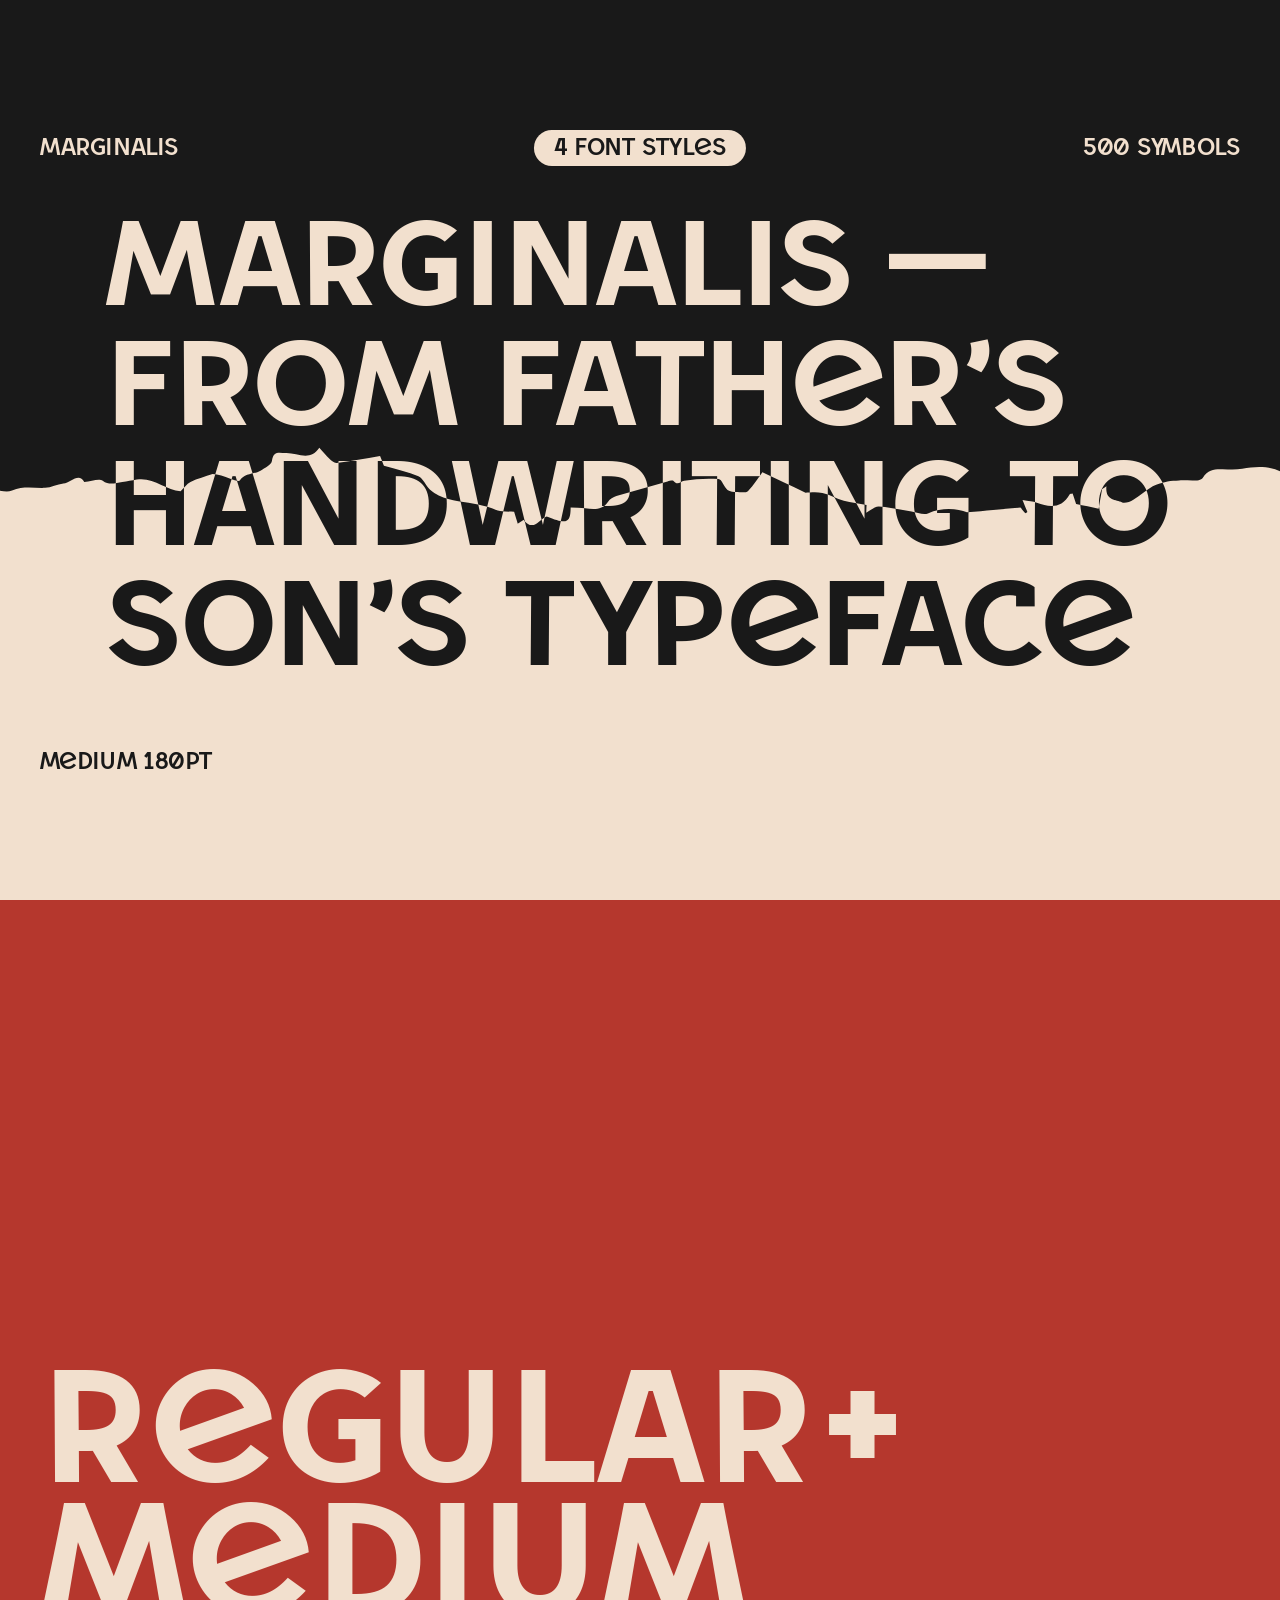
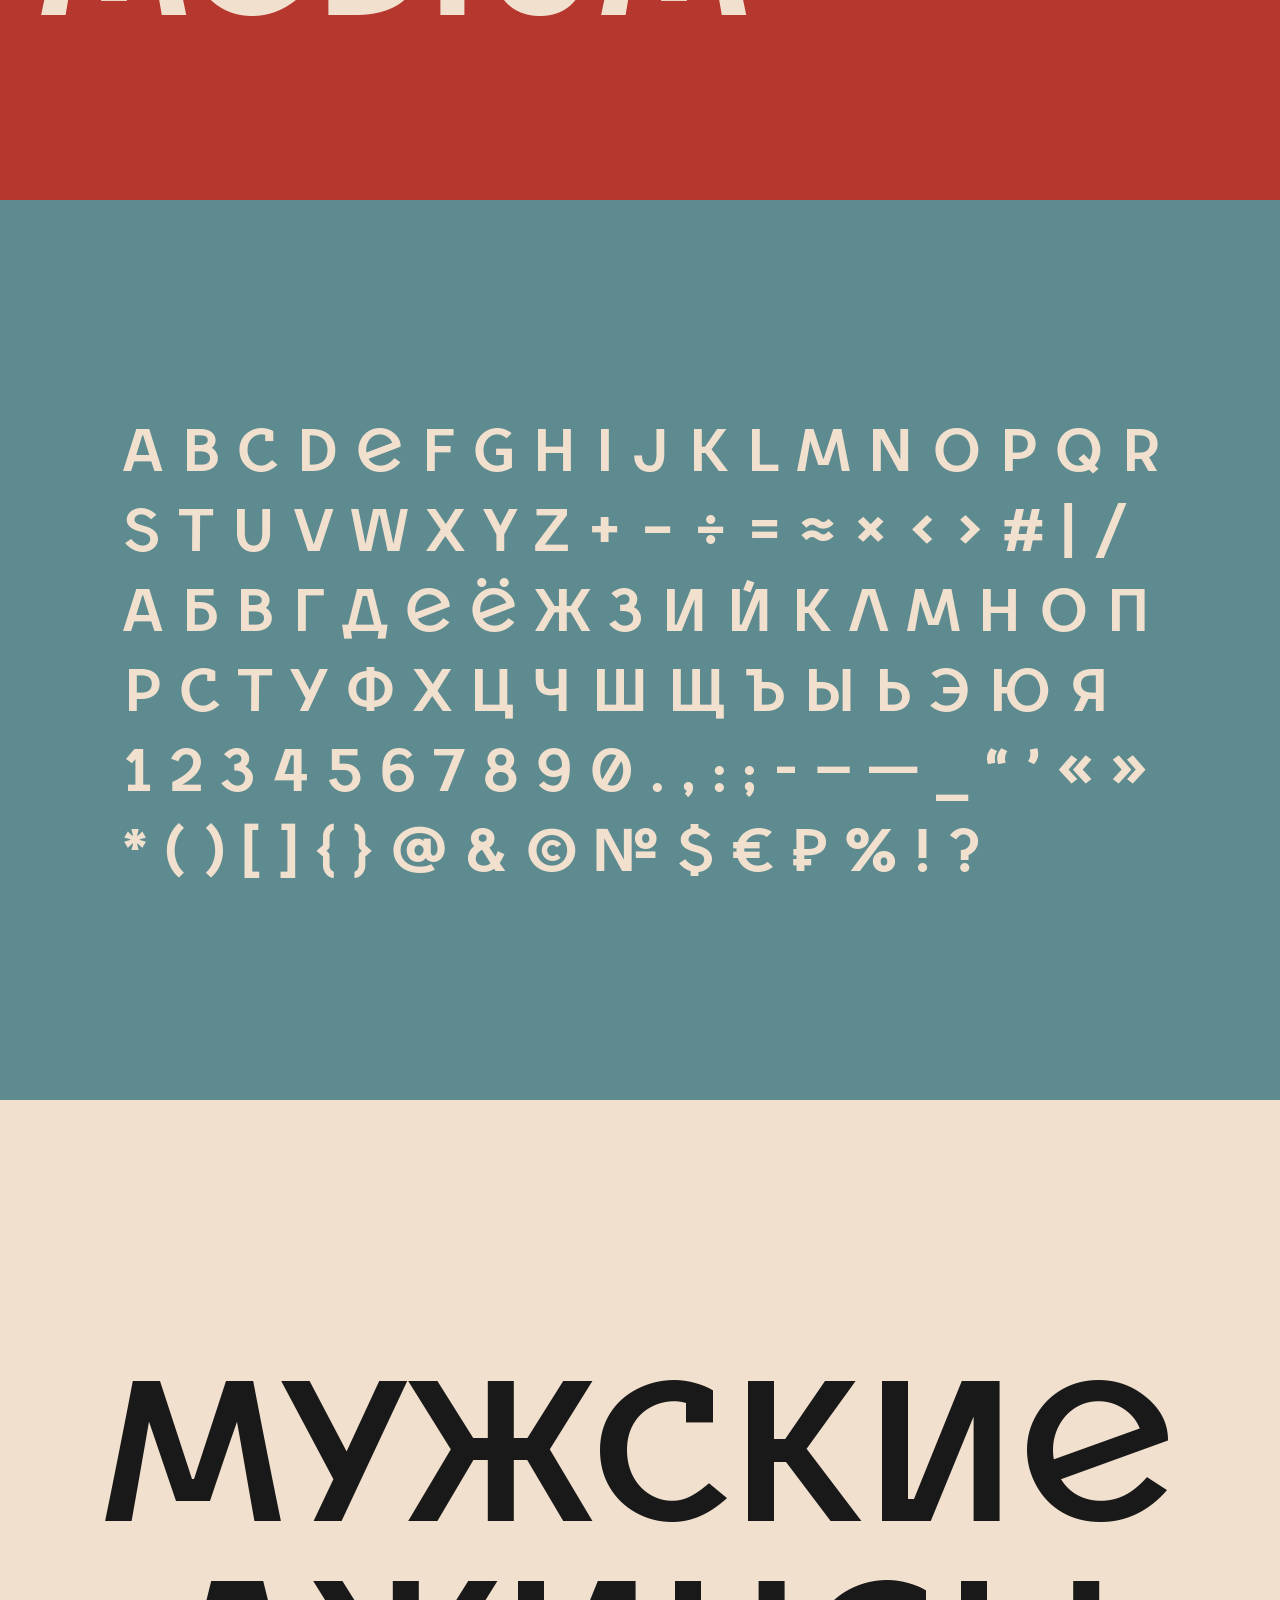
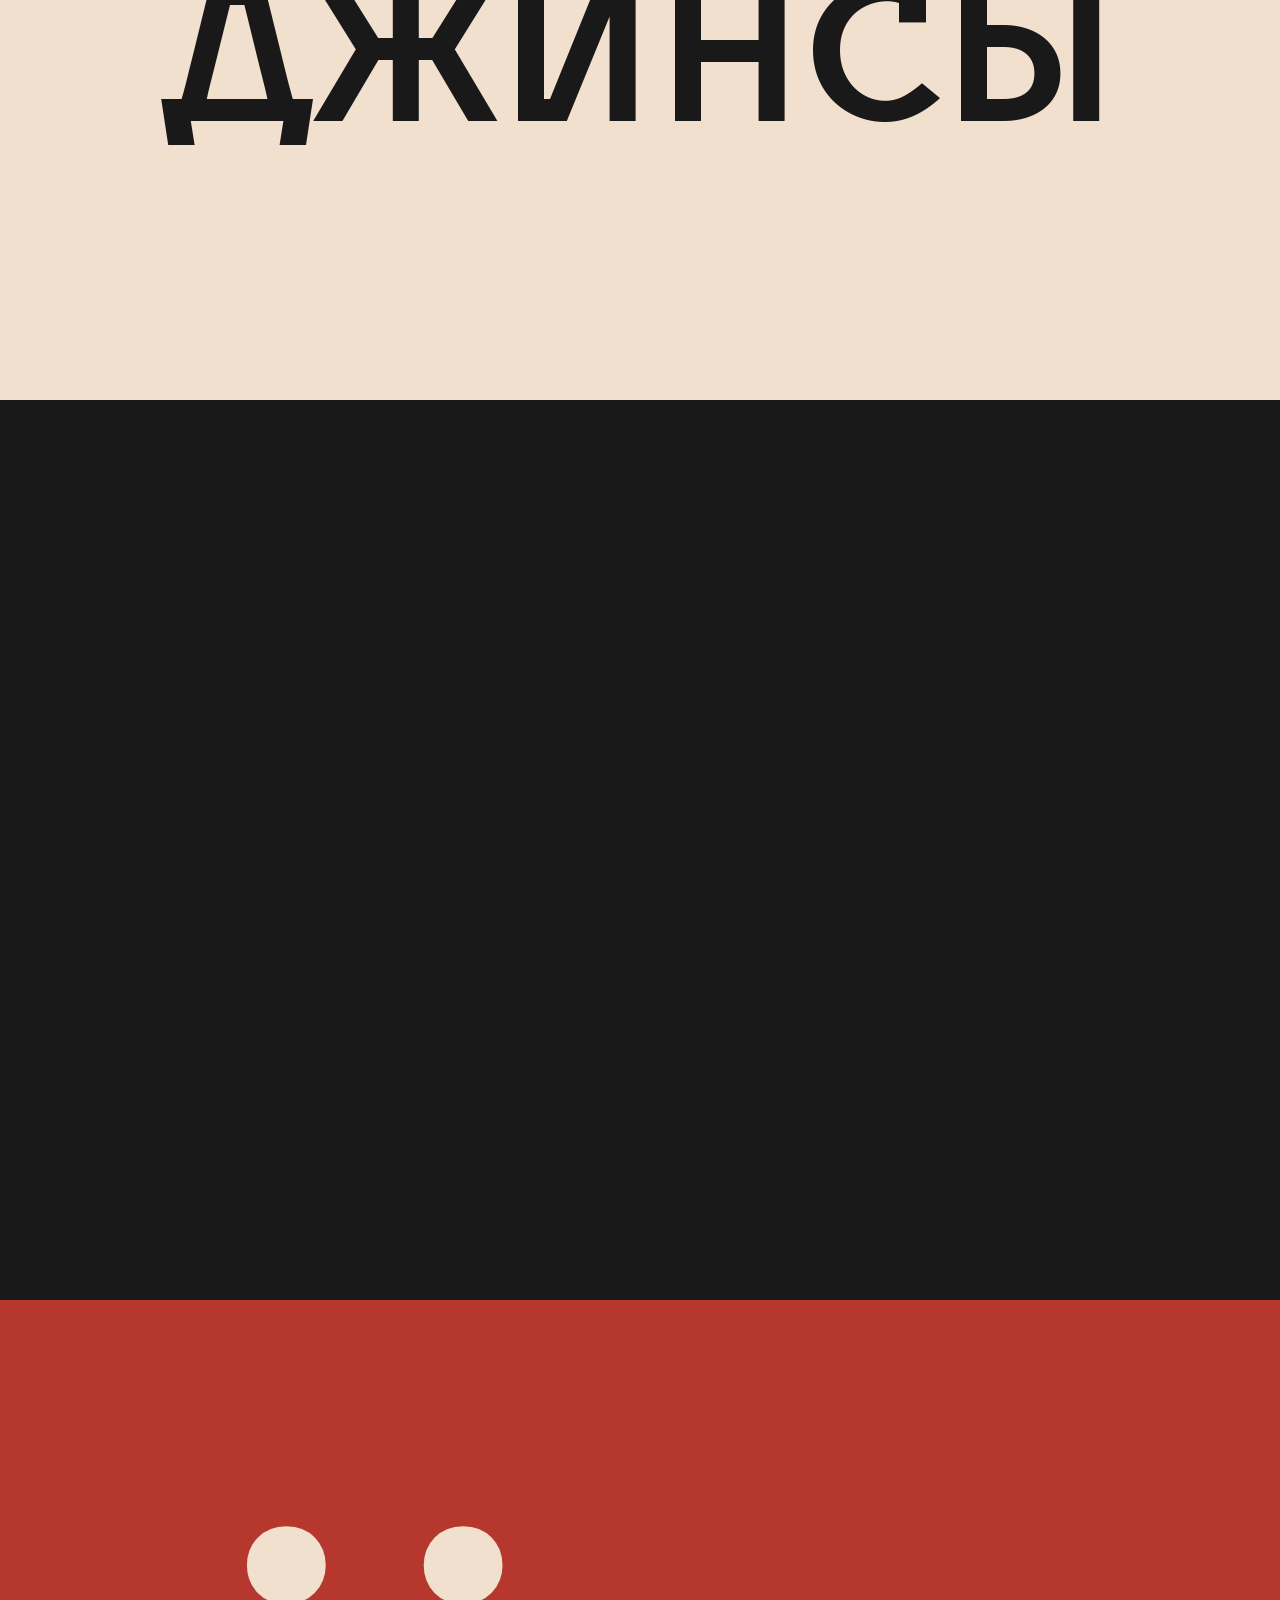
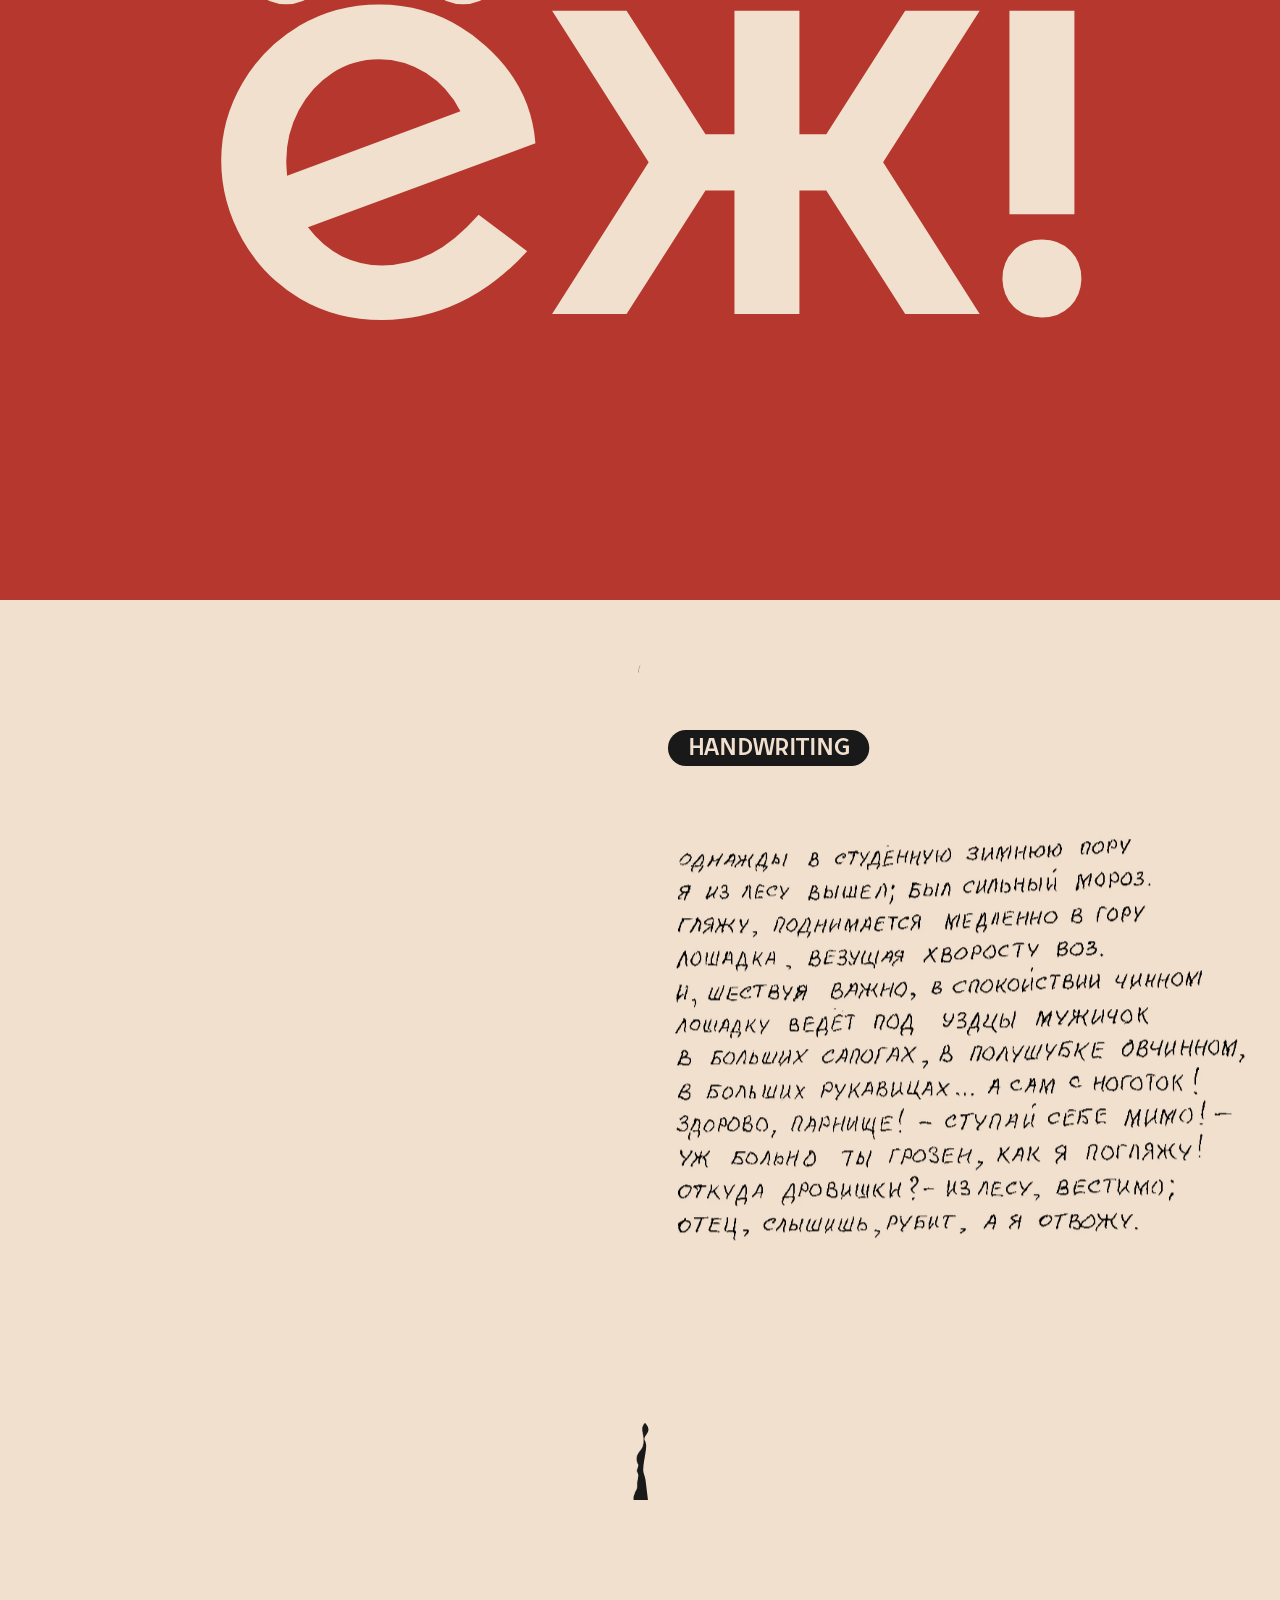
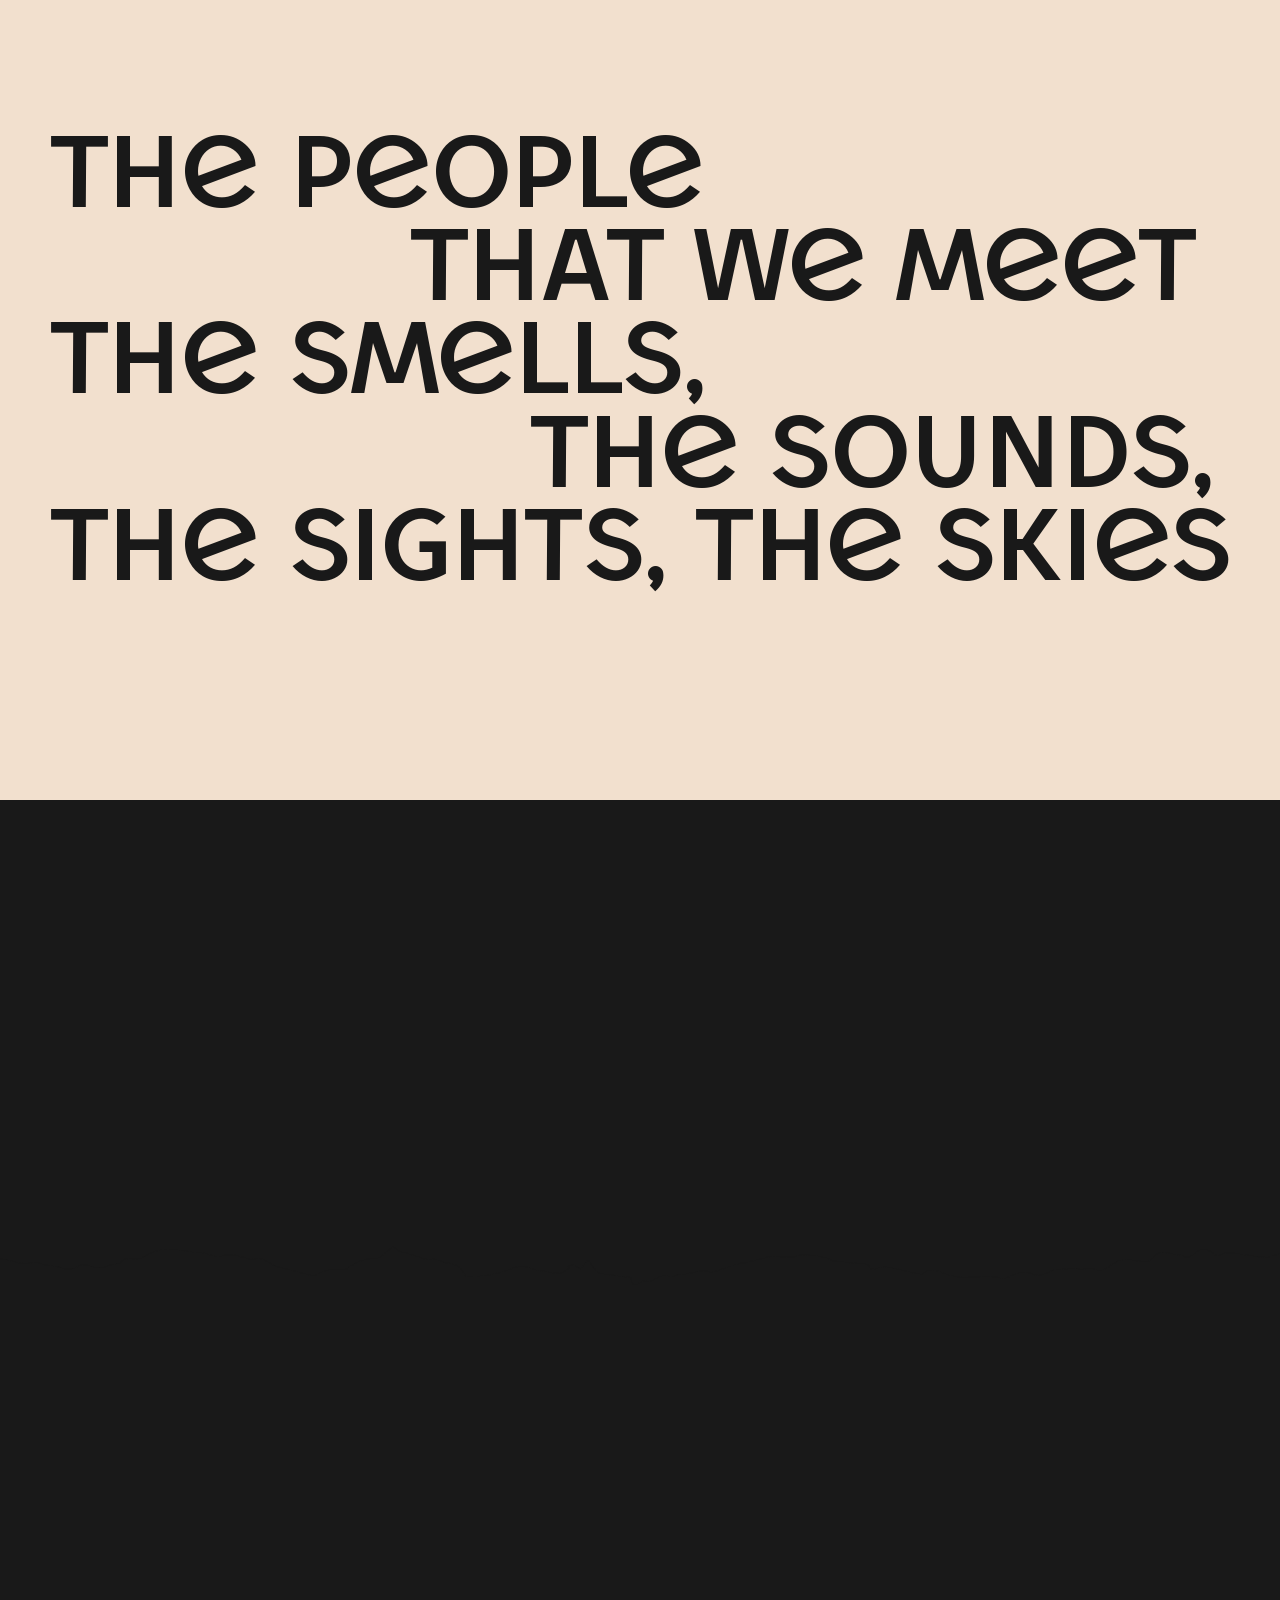
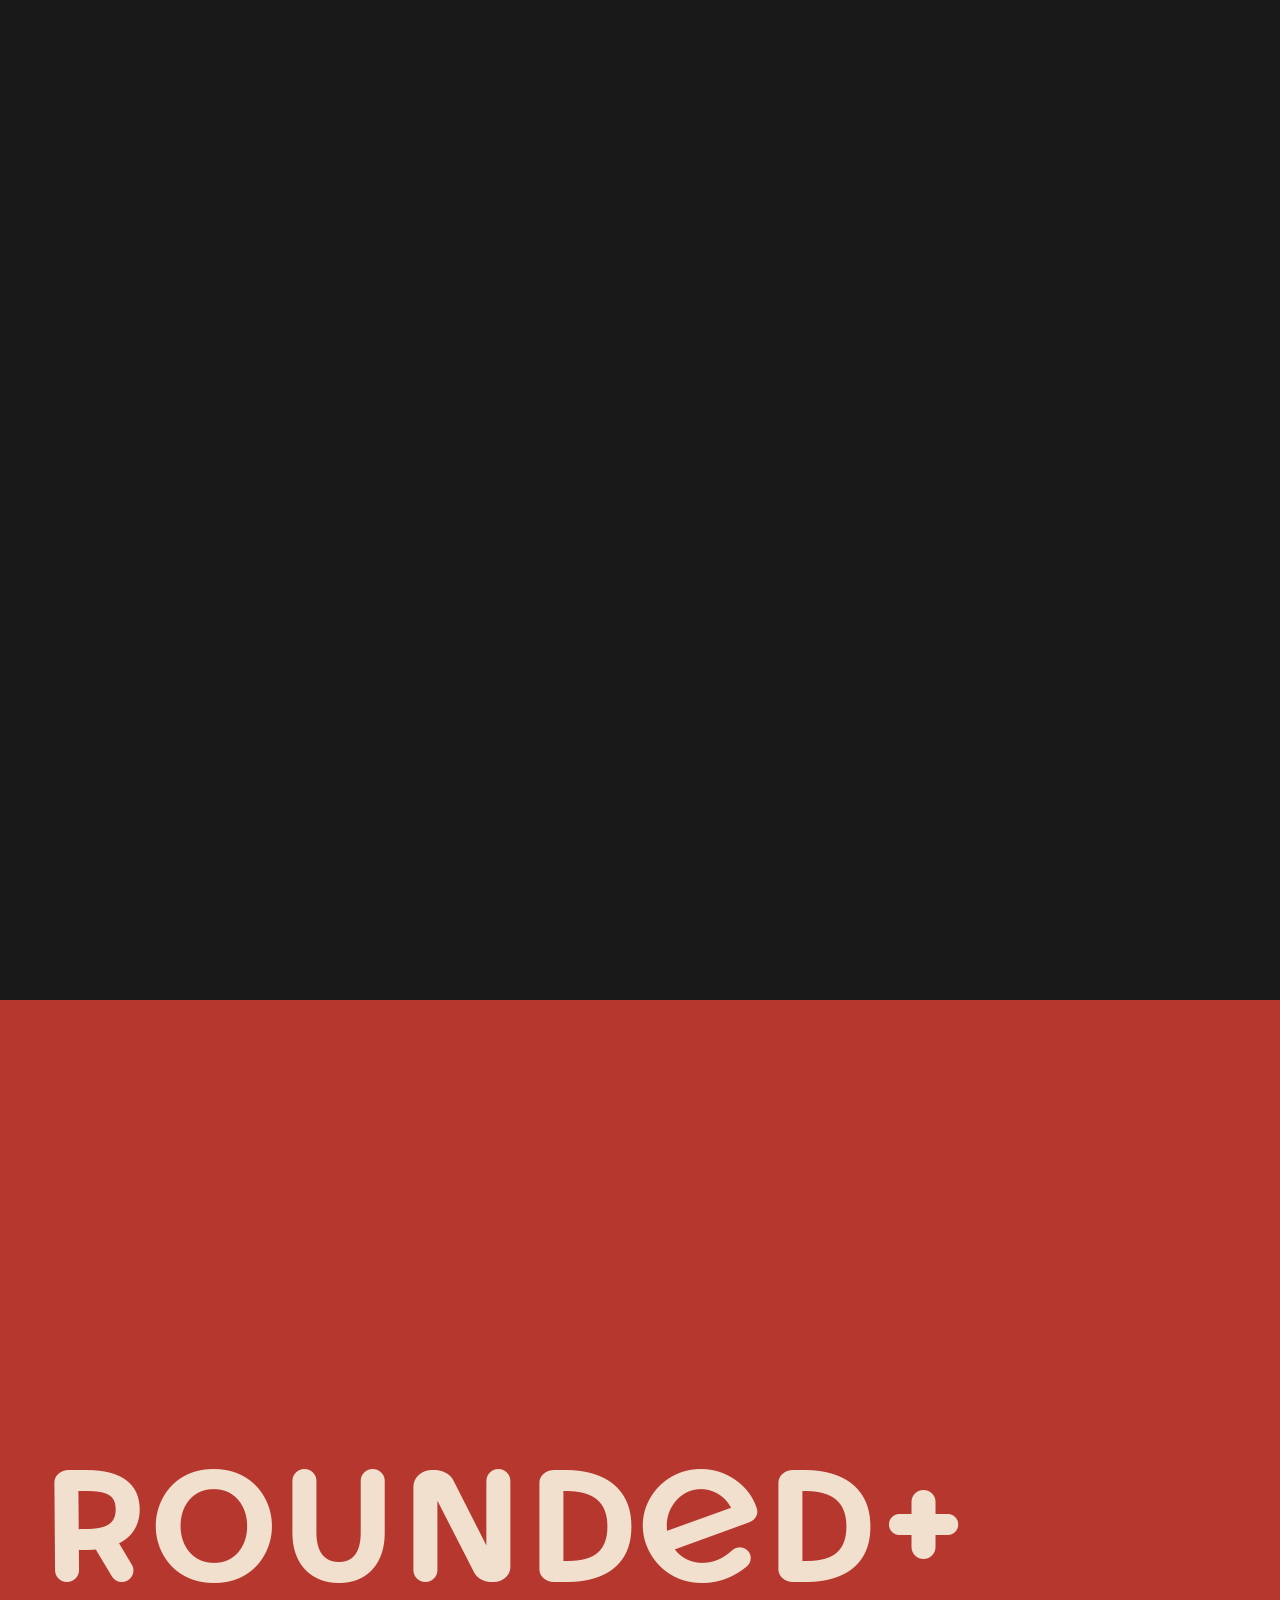
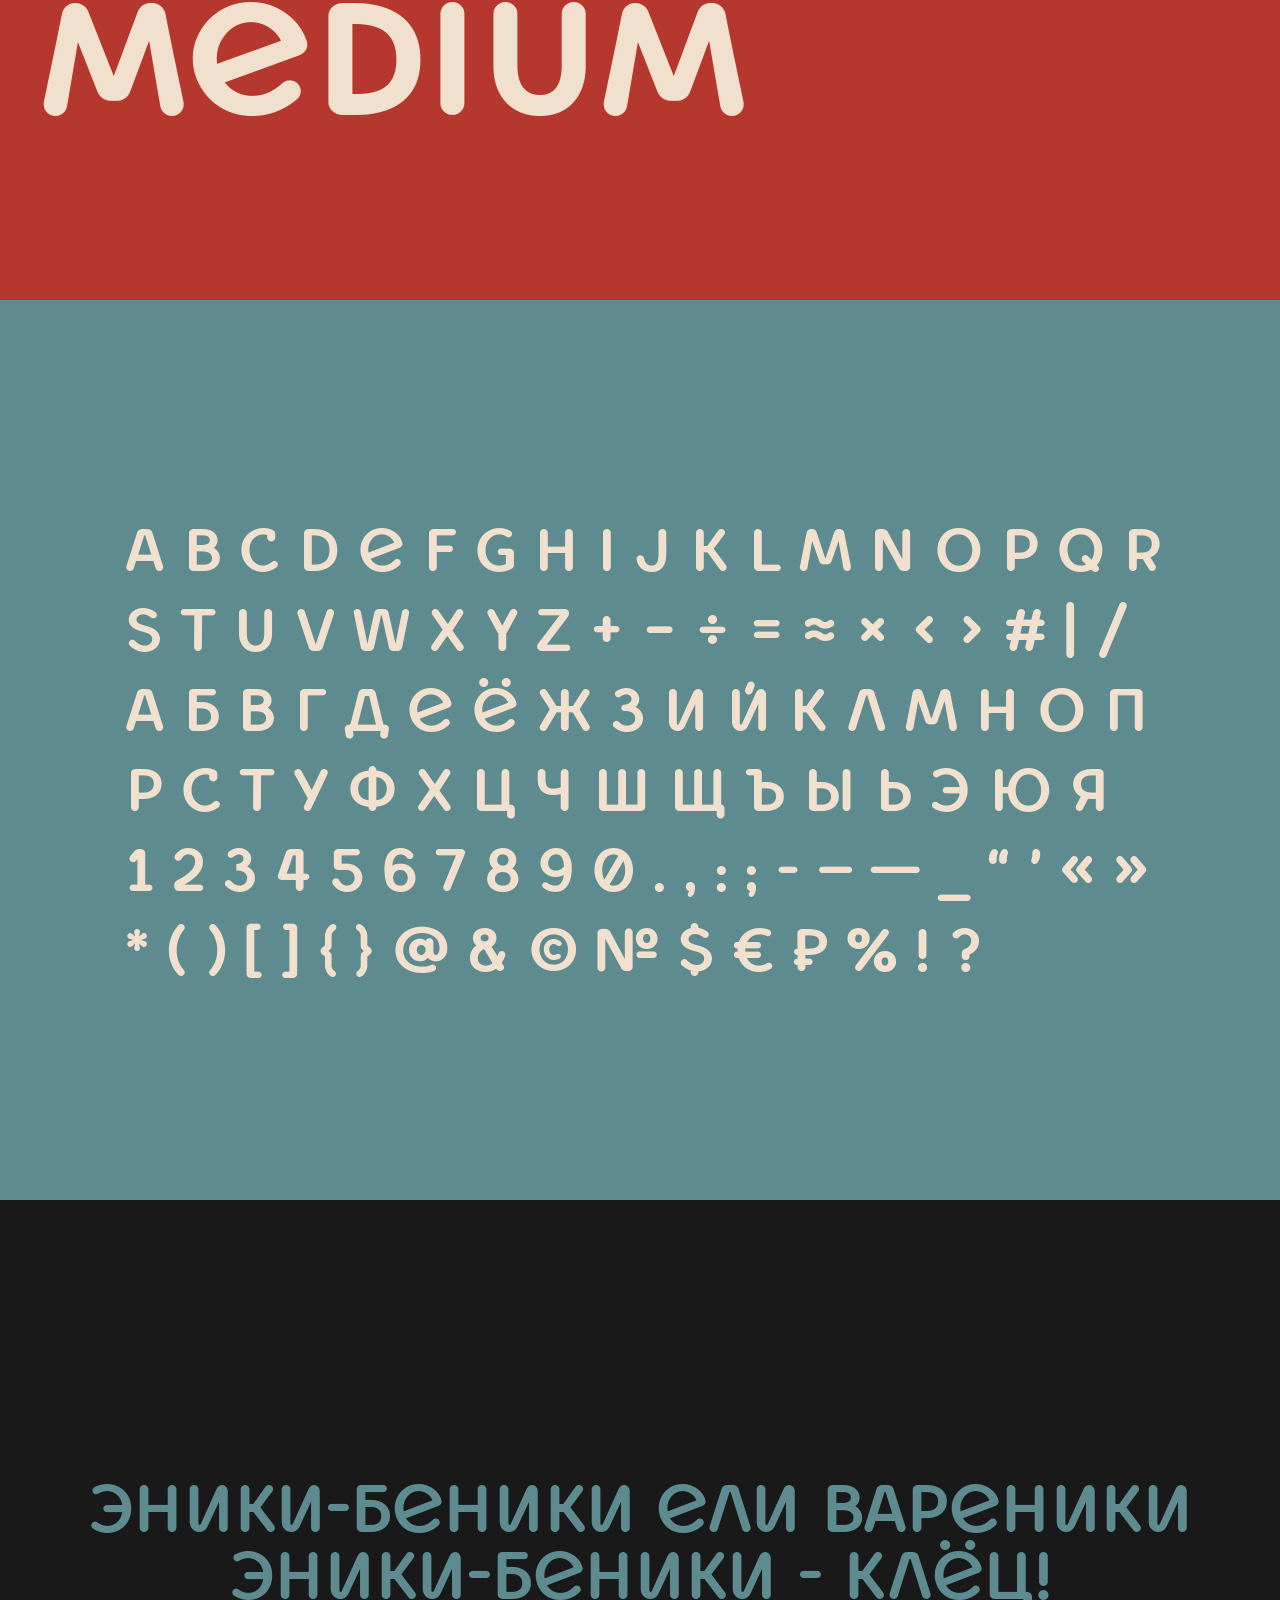
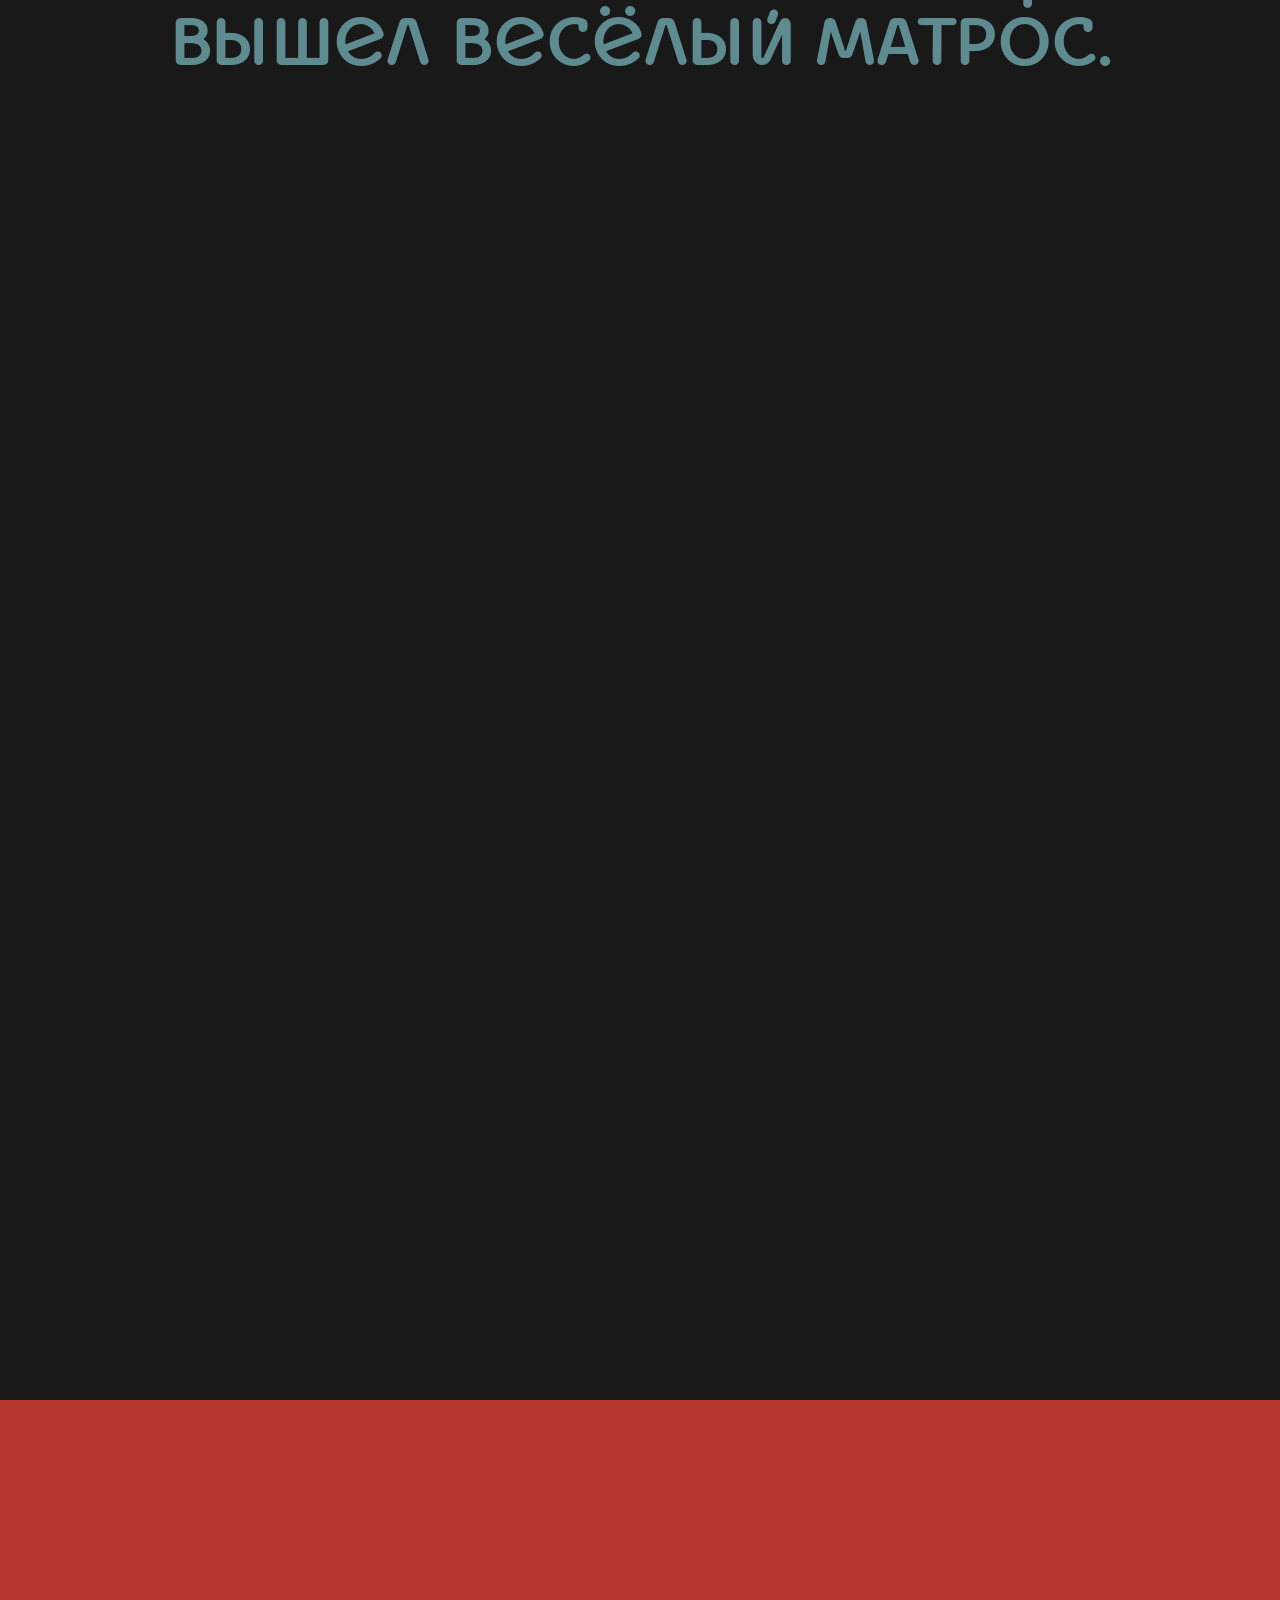
==== index.html @ cfc684ee "Favicon, touch icon and link-preview badge Co-Authored-By: Claude Opus 5.5 <noreply@anthropic.com>" ====
<!doctype html>
<html lang="ru">
<head>
<meta charset="utf-8">
<meta name="viewport" content="width=device-width, initial-scale=1">
<!-- iOS: don't turn 1234567890 into a phone link -->
<meta name="format-detection" content="telephone=no, date=no, email=no, address=no">
<title>Marginalis — type specimen</title>
<meta name="description" content="Marginalis — from father’s handwriting to son’s typeface. Type specimen: Regular, Medium, Rounded, Rounded Medium.">
<link rel="icon" href="favicon.svg?v=1" type="image/svg+xml">
<link rel="icon" href="favicon-32.png?v=1" sizes="32x32" type="image/png">
<link rel="apple-touch-icon" href="apple-touch-icon.png?v=1">
<meta name="theme-color" content="#191919">
<!-- link preview (Telegram, WhatsApp, VK, Facebook, X…) -->
<meta property="og:type" content="website">
<meta property="og:site_name" content="Marginalis">
<meta property="og:title" content="Marginalis — type specimen">
<meta property="og:description" content="Marginalis — from father’s handwriting to son’s typeface. Type specimen: Regular, Medium, Rounded, Rounded Medium.">
<meta property="og:url" content="https://marginalis.art/">
<meta property="og:image" content="https://marginalis.art/og.jpg?v=1">
<meta property="og:image:width" content="1200">
<meta property="og:image:height" content="600">
<meta property="og:image:alt" content="Marginalis — 4 font styles">
<meta property="og:locale" content="ru_RU">
<meta name="twitter:card" content="summary_large_image">
<meta name="twitter:image" content="https://marginalis.art/og.jpg?v=1">
<link rel="preload" href="fonts/Marginalis-Regular.woff2?v=20261014m" as="font" type="font/woff2" crossorigin>
<link rel="preload" href="fonts/Marginalis-Medium.woff2?v=20261014m" as="font" type="font/woff2" crossorigin>
<link rel="preload" href="fonts/Marginalis-Rounded.woff2?v=20261014m" as="font" type="font/woff2" crossorigin>
<link rel="preload" href="fonts/Marginalis-RoundedMedium.woff2?v=20261014m" as="font" type="font/woff2" crossorigin>
<link rel="stylesheet" href="styles.css?v=20261014m">
<script>document.documentElement.classList.add('js')</script>
</head>
<body>
<div class="preloader" aria-hidden="true">
  <p class="pl-word">marginalis</p>
  <div class="pl-bar"><i></i></div>
</div>


<main>

<!-- 1 -->
<section class="slide" id="s1" aria-label="Marginalis — from father’s handwriting to son’s typeface">
  <div class="stage">
    <img class="abs paper" src="assets/s1-paper.svg?v=20261014m" alt="">
    <h1 class="abs t title w-medium c-dark">
      <span class="ln a" style="--d:.1s">Marginalis —</span>
      <span class="ln a" style="--d:.22s">from father’s </span>
      <span class="ln a" style="--d:.34s">handwriting to</span>
      <span class="ln a" style="--d:.46s">son’s typeface</span>
    </h1>
    <div class="abs t title w-medium c-cream masked" aria-hidden="true">
      <span class="ln a" style="--d:.1s">Marginalis —</span>
      <span class="ln a" style="--d:.22s">from father’s </span>
      <span class="ln a" style="--d:.34s">handwriting to</span>
      <span class="ln a" style="--d:.46s">son’s typeface</span>
    </div>
    <p class="abs t lbl c-dark a" style="left:60px;top:996px;--d:2.2s" data-m="top:1830px">medium 180pt</p>
    <p class="abs t lbl c-cream a" style="right:60px;top:75px;--anim:fadeDown;--d:.5s">500 symbols</p>
    <div class="chip bg-cream a" style="left:959.59px;top:60px;transform:translateX(-50%);--anim:fadeDown;--d:.35s" data-m="left:60px;top:150px;transform:none"><span class="c-dark">4 font styles</span></div>
    <p class="abs t lbl c-cream a" style="left:60px;top:75px;--anim:fadeDown;--d:.2s">Marginalis</p>
    <div class="tearoff" aria-hidden="true">
      <div class="abs t title w-medium c-cream">
        <span class="ln a" style="--d:.1s">Marginalis —</span>
        <span class="ln a" style="--d:.22s">from father’s </span>
        <span class="ln a" style="--d:.34s">handwriting to</span>
        <span class="ln a" style="--d:.46s">son’s typeface</span>
      </div>
    </div>
  </div>
</section>

<!-- 2 -->
<section class="slide" id="s2" aria-label="Part 1: regular + medium">
  <div class="stage" style="background:var(--red)">
    <h2 class="abs t w-medium c-cream" data-split style="left:60px;bottom:142px;font-size:240px;line-height:200px;--base:.3s;--step:.05s" data-m="bottom:300px;font-size:172px;line-height:165px"><span class="ln">regular+</span><span class="ln">medium</span></h2>
    <p class="abs t lbl c-cream a" style="left:60px;top:996px;--d:1s" data-m="top:1830px">Marginalis medium 240pt</p>
    <p class="abs t c-cream a" style="left:60px;top:60px;font-size:45px;line-height:140px;--anim:fadeDown">part 1:</p>
    <div class="rb clip a" data-m="auto" style="left:1574px;top:643px;width:182.638px;height:77.412px;--anim:fly;--fx:500px;--fy:-200px;--fr:220deg;--dur:1.1s;--d:.5s"><div style="transform:rotate(96.75deg)"><img src="assets/s2-clip63.svg?v=20261014m" alt=""></div></div>
    <div class="rb clip a" data-m="auto" style="left:316px;top:196px;width:181.984px;height:74.441px;--anim:fly;--fx:-200px;--fy:-500px;--fr:-200deg;--dur:1.1s;--d:.35s"><div style="transform:rotate(-84.25deg)"><img src="assets/s2-clip67.svg?v=20261014m" alt=""></div></div>
    <div class="rb clip a" data-m="auto" style="left:97px;top:123px;width:186.097px;height:110.235px;--anim:fly;--fx:-400px;--fy:-300px;--fr:180deg;--dur:1.1s;--d:.2s"><div style="transform:rotate(-108.49deg)"><img src="assets/s2-clip65.svg?v=20261014m" alt=""></div></div>
    <div class="rb clip a" data-m="auto" style="left:1730px;top:378px;width:137.138px;height:182.176px;--anim:fly;--fx:400px;--fy:-400px;--fr:-160deg;--dur:1.1s;--d:.45s"><div style="transform:rotate(29.63deg)"><img src="assets/s2-clip68.svg?v=20261014m" alt=""></div></div>
    <div class="rb clip a" data-m="auto" style="left:1750px;top:893px;width:170.171px;height:160.438px;--anim:fly;--fx:300px;--fy:400px;--fr:200deg;--dur:1.1s;--d:.6s"><div style="transform:rotate(48.28deg)"><img src="assets/s2-clip64.svg?v=20261014m" alt=""></div></div>
    <div class="rb clip a" data-m="auto" style="left:97px;top:233px;width:170.171px;height:160.438px;--anim:fly;--fx:-500px;--fy:100px;--fr:-240deg;--dur:1.1s;--d:.3s"><div style="transform:rotate(48.28deg)"><img src="assets/s2-clip64.svg?v=20261014m" alt=""></div></div>
  </div>
</section>

<!-- 3 -->
<section class="slide" id="s3" aria-label="125 symbols, regular">
  <div class="stage" style="background:var(--teal)">
    <div class="abs t glyphs c-cream" data-split data-m="left:60px;top:330px;width:960px;font-size:66px;line-height:110px;letter-spacing:0" style="left:185px;--anim:chPop;--dur:.5s;--step:.012s;--base:.3s">
      <span class="ln">abcdefghijklmnopqr</span>
      <span class="ln">stuvwxyz+−÷=≈×&lt;&gt;#|/</span>
      <span class="ln">абвгдеёжзийклмноп</span>
      <span class="ln">рстуфхцчшщъыьэюя</span>
      <span class="ln">1234567890.,:;-–—_“’«»</span>
      <span class="ln">*()[]{}@&amp;©№$€₽%!?</span>
    </div>
    <div class="chip bg-cream a" style="left:329.59px;top:115px;transform:translateX(-50%);--anim:pop" data-m="left:70px;top:190px;transform:none"><span class="c-dark">125 symbols</span></div>
    <p class="abs t lbl c-cream a" style="left:185px;top:937px;--d:1.6s" data-m="left:70px;top:1810px">Marginalis regular 90pt</p>
  </div>
</section>

<!-- 4 -->
<section class="slide" id="s4" aria-label="Details: мужские джинсы">
  <div class="stage" style="background:var(--cream)">
    <img class="abs a" src="assets/s4-hline.svg?v=20261014m" alt="" data-m="left:-295px;top:1077.5px" style="left:125px;top:792.5px;--anim:wipeX;--dur:1.2s;--d:.3s">
    <img class="abs a" src="assets/s4-hline.svg?v=20261014m" alt="" data-m="left:-295px;top:958.5px" style="left:125px;top:585.5px;--anim:wipeX;--dur:1.2s;--d:.2s">
    <img class="abs a" src="assets/s4-hline.svg?v=20261014m" alt="" data-m="left:-295px;top:877.5px" style="left:125px;top:492.5px;--anim:wipeX;--dur:1.2s;--d:.1s">
    <img class="abs a" src="assets/s4-hline.svg?v=20261014m" alt="" data-m="left:-295px;top:758.5px" style="left:125px;top:285.5px;--anim:wipeX;--dur:1.2s;--d:0s">
    <p class="abs t lbl c-dark a" style="left:1558px;top:169px;--anim:fadeIn;--d:2.4s" data-m="font-size:34px;line-height:44px;left:884px;top:650px"><span class="ln">unicase </span><span class="ln">e form</span></p>
    <p class="abs t lbl c-dark a" style="left:1127px;top:169px;--anim:fadeIn;--d:2.25s" data-m="font-size:34px;line-height:44px;left:auto;right:464.7px;top:650px;text-align:right"><span class="ln">low</span><span class="ln">contrast</span></p>
    <p class="abs t lbl c-dark a" style="left:627px;top:169px;--anim:fadeIn;--d:1.8s" data-m="font-size:34px;line-height:44px;left:auto;right:748.1px;top:650px;text-align:right"><span class="ln">letters </span><span class="ln">with crossbar</span></p>
    <p class="abs t lbl c-dark a" style="left:1243px;bottom:170px;--anim:fadeIn;--d:2.1s" data-m="font-size:34px;line-height:44px;left:703.5px;bottom:727px"><span class="ln">vertical</span><span class="ln">terminal</span></p>
    <p class="abs t lbl c-dark a" style="left:799px;bottom:170px;--anim:fadeIn;--d:1.95s" data-m="font-size:34px;line-height:44px;left:auto;right:650.6px;bottom:727px;text-align:right"><span class="ln">Squarish </span><span class="ln">letterforms</span></p>
    <img class="abs a" src="assets/s4-vline.svg?v=20261014m" alt="" data-m="left:870px;top:650px" style="left:1543.5px;top:169px;--anim:wipeY;--dur:.5s;--d:2.3s">
    <img class="abs a" src="assets/s4-vline.svg?v=20261014m" alt="" data-m="left:625.8px;top:650px" style="left:1112.5px;top:169px;--anim:wipeY;--dur:.5s;--d:2.15s">
    <img class="abs a" src="assets/s4-vline.svg?v=20261014m" alt="" data-m="left:342.4px;top:650px" style="left:612.5px;top:169px;--anim:wipeY;--dur:.5s;--d:1.7s">
    <img class="abs a" src="assets/s4-vline.svg?v=20261014m" alt="" data-m="left:691.5px;top:1090px" style="left:1228.5px;top:807px;--anim:wipeUp;--dur:.5s;--d:2s">
    <img class="abs a" src="assets/s4-vline.svg?v=20261014m" alt="" data-m="left:439.9px;top:1090px" style="left:784.5px;top:807px;--anim:wipeUp;--dur:.5s;--d:1.85s">
    <p class="abs t lbl c-dark a" style="left:125px;top:886px;--d:2.6s" data-m="left:60px;top:1700px">Marginalis regular 300pt</p>
    <h2 class="abs t c-dark" data-split style="left:960px;top:285.5px;transform:translateX(-50%);font-size:300px;line-height:300px;text-align:center;--base:.6s;--step:.05s" data-m="left:540px;top:760px;font-size:170px;line-height:200px">
      <span class="ln">мужские</span><span class="ln">джинсы</span>
    </h2>
    <img class="abs a" src="assets/s4-circle.svg?v=20261014m" alt="" data-m="left:341.7px;top:762px;transform:scale(.5667)" style="left:654px;top:333px;--anim:pop;--d:1.6s">
    <img class="abs a" src="assets/s4-circle.svg?v=20261014m" alt="" data-m="left:714.8px;top:893.5px;transform:scale(.5667)" style="left:1312px;top:565px;--anim:pop;--d:1.75s">
    <img class="abs a" src="assets/s4-circle.svg?v=20261014m" alt="" data-m="left:406.8px;top:973.4px;transform:scale(.5667)" style="left:769px;top:706px;--anim:pop;--d:1.9s">
  </div>
</section>

<!-- 5 -->
<section class="slide" id="s5" aria-label="Back home — collage">
  <div class="stage" style="background:var(--dark)">
    <div class="beads" style="position:absolute;inset:0;pointer-events:none" data-m="transform:translate(-689.8px,726.5px)">
      <img class="abs a" src="assets/s5-bead.svg?v=20261014m" alt="" style="left:1236px;top:808px;--anim:pop;--dur:.4s;--d:1.6s">
      <img class="abs a" src="assets/s5-bead.svg?v=20261014m" alt="" style="left:1252px;top:819px;--anim:pop;--dur:.4s;--d:1.64s">
      <img class="abs a" src="assets/s5-bead.svg?v=20261014m" alt="" style="left:1265px;top:832px;--anim:pop;--dur:.4s;--d:1.68s">
      <img class="abs a" src="assets/s5-bead.svg?v=20261014m" alt="" style="left:1277px;top:847px;--anim:pop;--dur:.4s;--d:1.72s">
      <img class="abs a" src="assets/s5-bead.svg?v=20261014m" alt="" style="left:1280px;top:866px;--anim:pop;--dur:.4s;--d:1.76s">
      <img class="abs a" src="assets/s5-bead.svg?v=20261014m" alt="" style="left:1280px;top:885px;--anim:pop;--dur:.4s;--d:1.8s">
      <img class="abs a" src="assets/s5-bead.svg?v=20261014m" alt="" style="left:1277px;top:904px;--anim:pop;--dur:.4s;--d:1.84s">
      <img class="abs a" src="assets/s5-bead.svg?v=20261014m" alt="" style="left:1267px;top:921px;--anim:pop;--dur:.4s;--d:1.88s">
      <img class="abs a" src="assets/s5-bead.svg?v=20261014m" alt="" style="left:1253px;top:933px;--anim:pop;--dur:.4s;--d:1.92s">
      <img class="abs a" src="assets/s5-bead.svg?v=20261014m" alt="" style="left:1238px;top:943px;--anim:pop;--dur:.4s;--d:1.96s">
      <img class="abs a" src="assets/s5-bead.svg?v=20261014m" alt="" style="left:1223px;top:953px;--anim:pop;--dur:.4s;--d:2s">
      <img class="abs a" src="assets/s5-bead.svg?v=20261014m" alt="" style="left:1206px;top:963px;--anim:pop;--dur:.4s;--d:2.04s">
      <img class="abs a" src="assets/s5-bead.svg?v=20261014m" alt="" style="left:1190px;top:973px;--anim:pop;--dur:.4s;--d:2.08s">
      <img class="abs a" src="assets/s5-bead.svg?v=20261014m" alt="" style="left:1172px;top:973px;--anim:pop;--dur:.4s;--d:2.12s">
      <img class="abs a" src="assets/s5-bead.svg?v=20261014m" alt="" style="left:1155px;top:966px;--anim:pop;--dur:.4s;--d:2.16s">
      <img class="abs a" src="assets/s5-bead.svg?v=20261014m" alt="" style="left:1148px;top:948px;--anim:pop;--dur:.4s;--d:2.2s">
      <img class="abs a" src="assets/s5-bead.svg?v=20261014m" alt="" style="left:1148px;top:931px;--anim:pop;--dur:.4s;--d:2.24s">
      <img class="abs a" src="assets/s5-bead.svg?v=20261014m" alt="" style="left:1152px;top:913px;--anim:pop;--dur:.4s;--d:2.28s">
      <img class="abs a" src="assets/s5-bead.svg?v=20261014m" alt="" style="left:1155px;top:896px;--anim:pop;--dur:.4s;--d:2.32s">
    </div>
    <div class="rb a" data-drag data-m="left:379.2px;top:1333.5px;transform:scale(1.12)" style="left:1069px;top:607px;width:480.965px;height:277.535px;--anim:pop;--d:1.3s">
      <img class="sticker-img" src="assets/s5-sticker.webp?v=20261014m" alt="back home" style="position:absolute;left:-60px;top:-60px;width:600px;height:397px">
    </div>
    <div class="rb a" data-drag="big" data-m="left:111.8px;top:556.5px;transform:scale(.93)" style="left:495.13px;top:74.22px;width:958.135px;height:606.674px;--anim:drop;--fy:-220px;--fr:6deg;--d:.1s">
      <div class="photo-frame" style="transform:rotate(2deg)">
        <div class="abs" style="left:-.16px;top:-440.75px;width:901.628px;height:1352.276px">
          <img class="abs" src="assets/s5-photo1.webp?v=20261014m" alt="" style="inset:0;width:100%;height:100%;object-fit:cover">
          <img class="abs" src="assets/s5-photo2.webp?v=20261014m" alt="" style="inset:0;width:100%;height:100%;object-fit:cover;object-position:bottom">
        </div>
      </div>
    </div>
    <div class="stamp a" data-drag data-m="transform:scale(.75) translate(-863.8px,47.6px);transform-origin:783.2px 334.6px" style="position:absolute;inset:0;pointer-events:none;--anim:drop;--fx:200px;--fy:-200px;--fr:14deg;--d:.35s">
      <img class="abs" src="assets/s5-stamp-paper.svg?v=20261014m" alt="" style="left:1434px;top:33px">
      <div class="rb" style="left:1596.47px;top:111.05px;width:136.337px;height:156.914px;transform:translateX(-50%)"><p class="t" style="transform:rotate(9.41deg);font-size:200px;line-height:300px;color:transparent;-webkit-text-stroke:5px var(--dark)">5</p></div>
      <div class="rb" style="left:1724.26px;top:123.93px;width:140.878px;height:56.922px;transform:translateX(-50%)"><p class="t c-dark" style="transform:rotate(9.41deg);font-size:50px;line-height:300px">euro</p></div>
      <div class="rb" style="left:1498.23px;top:396.16px;width:168.502px;height:61.499px"><p class="t c-dark" style="transform:rotate(9.41deg);font-size:50px;line-height:300px">stamp</p></div>
      <div class="rb" style="left:1514.3px;top:153.79px;width:266.801px;height:266.801px"><div style="width:232px;height:232px;transform:rotate(9.41deg)"><img src="assets/s5-stamp-arrow.svg?v=20261014m" alt="" style="position:absolute;left:-2.5px;top:-2.5px"></div></div>
    </div>
    <div class="rb clip a" data-drag data-m="display:none" style="left:213px;top:277px;width:160.929px;height:169.775px;--anim:fly;--fx:-400px;--fy:-200px;--d:.9s"><div style="transform:rotate(42.02deg)"><img src="assets/s5-clip60.svg?v=20261014m" alt=""></div></div>
    <div class="rb clip a" data-drag data-m="left:73.4px;top:1678.1px" style="left:67px;top:896px;width:185.628px;height:119.095px;--anim:fly;--fx:-300px;--fy:300px;--d:1s"><div style="transform:rotate(111.95deg)"><img src="assets/s5-clip61.svg?v=20261014m" alt=""></div></div>
    <div class="rb clip a" data-drag data-m="left:807.8px;top:1214.3px" style="left:1678px;top:559px;width:184.332px;height:86.618px;--anim:fly;--fx:400px;--fy:0px;--d:1.05s"><div style="transform:rotate(99.91deg) scaleY(-1)"><img src="assets/s5-clip65.svg?v=20261014m" alt=""></div></div>
    <div class="rb clip a" data-drag data-m="display:none" style="left:301px;top:917px;width:182.638px;height:77.412px;--anim:fly;--fx:-100px;--fy:400px;--d:1.1s"><div style="transform:rotate(96.75deg)"><img src="assets/s5-clip63.svg?v=20261014m" alt=""></div></div>
    <div class="rb clip a" data-drag data-m="left:145.9px;top:1491.3px" style="left:135px;top:727px;width:120.405px;height:185.497px;--anim:fly;--fx:-400px;--fy:100px;--d:1.15s"><div style="transform:rotate(-22.48deg)"><img src="assets/s5-clip62.svg?v=20261014m" alt=""></div></div>
    <div class="rb clip a" data-drag data-m="left:878.1px;top:1726.0px" style="left:1732px;top:855px;width:170.171px;height:160.438px;--anim:fly;--fx:300px;--fy:400px;--d:1.2s"><div style="transform:rotate(48.28deg)"><img src="assets/s5-clip64.svg?v=20261014m" alt=""></div></div>
    <div class="rb a" data-drag="big" data-m="left:71.4px;top:859.3px;transform:scale(1.19)" style="left:293px;top:435px;width:747.609px;height:503.096px;--anim:drop;--fx:-160px;--fy:200px;--fr:-12deg;--d:.6s">
      <div class="card-house" style="transform:rotate(5.88deg)">
        <img class="abs" src="assets/s5-house.svg?v=20261014m" alt="" style="left:20px;top:109px">
        <p class="abs t lbl c-dark" style="left:20px;bottom:20px;line-height:33px"><span class="ln">english school</span><span class="ln">lessons</span></p>
        <p class="abs t lbl c-dark" style="right:20px;bottom:20px">07 pm</p>
        <p class="abs t lbl c-dark" style="right:577px;bottom:389px">09 am</p>
        <img class="abs" src="assets/s5-roof.svg?v=20261014m" alt="" style="left:31px;top:18px">
        <img class="abs" src="assets/s5-window.svg?v=20261014m" alt="" style="left:109.5px;top:158.5px">
        <img class="abs" src="assets/s5-door.svg?v=20261014m" alt="" style="left:232.5px;top:158.5px">
        <img class="abs" src="assets/s5-chimney.svg?v=20261014m" alt="" style="left:405.5px;top:39.5px">
        <img class="abs" src="assets/s5-window.svg?v=20261014m" alt="" style="left:421.5px;top:158.5px">
        <img class="abs" src="assets/s5-smoke.svg?v=20261014m" alt="" style="left:488.07px;top:15.68px">
      </div>
    </div>
    <img class="abs a" data-drag data-m="display:none" src="assets/s5-tape-bottom.svg?v=20261014m" alt="" style="left:557px;top:878px;--anim:stick;--dur:.75s;--ez:cubic-bezier(.3,.7,.2,1);--fr:-9deg;--d:1.45s">
    <div class="rb dot a" data-drag data-m="left:59.4px;top:330.7px;transform:scale(1.1)" style="left:37px;top:80px;width:123px;height:123px;--anim:pop;--d:1.5s"><div><img src="assets/s5-dot-teal.svg?v=20261014m" alt=""><span class="t c-cream">3</span></div></div>
    <div class="rb dot a" data-drag data-m="display:none" style="left:214px;top:539px;width:123px;height:123px;--anim:pop;--d:1.55s"><div><img src="assets/s5-dot-teal.svg?v=20261014m" alt=""><span class="t c-cream">1</span></div></div>
    <div class="rb dot a" data-drag data-m="left:592.2px;top:39.6px;transform:scale(1.1)" style="left:1806px;top:173px;width:159.407px;height:159.407px;--anim:pop;--d:1.6s"><div style="transform:rotate(21.41deg)"><img src="assets/s5-dot-teal.svg?v=20261014m" alt=""><span class="t c-cream">3</span></div></div>
    <div class="rb dot a" data-drag data-m="left:155.1px;top:352.2px;transform:scale(1.1)" style="left:119px;top:97px;width:156.896px;height:156.896px;--anim:pop;--d:1.65s"><div style="transform:rotate(-19.42deg)"><img src="assets/s5-dot-red.svg?v=20261014m" alt=""><span class="t c-cream">5</span></div></div>
    <div class="rb dot a" data-drag data-m="left:748.7px;top:1605.7px;transform:scale(1.25)" style="left:1604px;top:786px;width:156.896px;height:156.896px;--anim:pop;--d:1.7s"><div style="transform:rotate(-19.42deg)"><img src="assets/s5-dot-red.svg?v=20261014m" alt=""><span class="t c-cream">5</span></div></div>
    <div class="rb dot a" data-drag data-m="left:73.7px;top:539.7px;transform:scale(1.1)" style="left:46.31px;top:263.31px;width:163.184px;height:163.184px;--anim:pop;--d:1.75s"><div style="transform:rotate(24.74deg)"><img src="assets/s5-dot-cream.svg?v=20261014m" alt=""><span class="t c-red">8</span></div></div>
    <div class="rb dot a" data-drag data-m="left:226.3px;top:256.0px;transform:scale(1.1)" style="left:184px;top:11px;width:138.15px;height:138.15px;--anim:pop;--d:1.8s"><div style="transform:rotate(7.58deg)"><img src="assets/s5-dot-cream.svg?v=20261014m" alt=""><span class="t c-dark">4</span></div></div>
    <div class="rb dot a" data-drag data-m="left:638.6px;top:1693.2px;transform:scale(1.25)" style="left:1519px;top:859px;width:138.15px;height:138.15px;--anim:pop;--d:1.85s"><div style="transform:rotate(7.58deg)"><img src="assets/s5-dot-cream.svg?v=20261014m" alt=""><span class="t c-dark">6</span></div></div>
    <img class="abs a" data-drag data-m="left:496.8px;top:553.8px;transform:rotate(9.33deg)" src="assets/s5-tape1.svg?v=20261014m" alt="" style="left:1189.93px;top:277.38px;transform:rotate(9.33deg);--anim:stick;--dur:.75s;--ez:cubic-bezier(.3,.7,.2,1);--fr:7deg;--d:1.1s">
    <div class="rb dot a" data-drag data-m="left:513.6px;top:131.2px;transform:scale(1.1)" style="left:1737px;top:260px;width:127.033px;height:127.033px;--anim:pop;--d:1.9s"><div style="transform:rotate(1.91deg)"><img src="assets/s5-dot-red.svg?v=20261014m" alt=""><span class="t c-cream">2</span></div></div>
    <img class="abs a" data-drag data-m="display:none" src="assets/s5-tape2.svg?v=20261014m" alt="" style="left:693.19px;top:449.53px;transform:rotate(11.86deg);--anim:stick;--dur:.75s;--ez:cubic-bezier(.3,.7,.2,1);--fr:-5deg;--d:1.2s">
    <img class="abs a" data-drag data-m="display:none" src="assets/s5-tape3.svg?v=20261014m" alt="" style="left:913px;top:569.1px;--anim:stick;--dur:.75s;--ez:cubic-bezier(.3,.7,.2,1);--fr:10deg;--d:1.3s">
    <img class="abs a" data-drag src="assets/s5-tape4.svg?v=20261014m" alt="" data-m="left:-62.9px;top:786.4px;transform:rotate(-27.85deg) scale(1.12)" style="left:72.39px;top:133.11px;transform:rotate(-27.85deg);--anim:stick;--dur:.75s;--ez:cubic-bezier(.3,.7,.2,1);--fr:-7deg;--d:.9s">
    <img class="abs a" data-drag src="assets/s5-tape5.svg?v=20261014m" alt="" data-m="display:none" style="left:265.9px;top:131px;--anim:stick;--dur:.75s;--ez:cubic-bezier(.3,.7,.2,1);--fr:6deg;--d:1s">
    <img class="abs a" data-drag data-m="left:412.7px;top:486.1px;transform:rotate(13.88deg)" src="assets/s5-tape6.svg?v=20261014m" alt="" style="left:1317.79px;top:384.89px;transform:rotate(13.88deg);--anim:stick;--dur:.75s;--ez:cubic-bezier(.3,.7,.2,1);--fr:-10deg;--d:1.25s">
    <button class="chip hint bg-cream a" type="button" style="left:960px;top:36px;transform:translateX(-50%);--anim:fadeIn;--d:2.6s" data-m="left:540px;top:1830px"><span class="c-dark">можно перетащить</span></button>
  </div>
</section>

<!-- 6 -->
<section class="slide" id="s6" aria-label="ёж!">
  <div class="stage" style="background:var(--red)">
    <h2 class="abs t w-medium c-cream" data-split data-m="left:540px;bottom:770px;font-size:380px" style="left:980px;bottom:294px;transform:translateX(-50%);font-size:650px;line-height:150px;--anim:bounceIn;--dur:1.2s;--ez:linear;--base:.5s;--step:.18s">ёж!</h2>
    <img class="abs a" src="assets/s6-dash.svg?v=20261014m" alt="" data-m="left:-295px;top:1148.5px" style="left:125px;top:784.5px;--anim:wipeX;--dur:1.2s">
    <img class="abs a" src="assets/s6-dash.svg?v=20261014m" alt="" data-m="left:-295px;top:882.5px" style="left:125px;top:331.5px;--anim:wipeX;--dur:1.2s;--d:.1s">
    <img class="abs a" src="assets/s6-dash.svg?v=20261014m" alt="" data-m="left:-295px;top:844.5px" style="left:125px;top:266.5px;--anim:wipeX;--dur:1.2s;--d:.2s">
    <p class="abs t lbl c-cream a" style="left:721px;top:849px;--anim:fadeUp;--d:1.6s" data-m="left:540px;top:1213px;transform:translateX(-50%)">Marginalis medium 650pt</p>
    <div class="chip bg-dark a" data-m="left:80px;top:1118px" style="left:165.59px;top:759px;transform:translateX(-50%);--anim:fadeLeft;--d:.3s"><span class="c-cream">0</span></div>
    <div class="chip bg-dark a" data-m="left:95px;top:852px" style="left:185.59px;top:305px;transform:translateX(-50%);--anim:fadeLeft;--d:.4s"><span class="c-cream">700</span></div>
    <div class="chip bg-dark a" data-m="left:1000px;top:814px" style="left:186.09px;top:241px;transform:translateX(-50%);--anim:fadeLeft;--d:.5s"><span class="c-cream">800</span></div>
  </div>
</section>

<!-- 7 -->
<section class="slide" id="s7" aria-label="Marginalis vs handwriting">
  <div class="stage" style="background:var(--dark)">
    <div class="paper-side" style="position:absolute;inset:0">
      <div class="abs" data-m="display:none" style="left:1000px;top:-600px;width:1500px;height:2280px;background:var(--cream)"></div>
      <img class="abs" src="assets/s7-paper.svg?v=20261014m" alt="" style="left:937.92px;top:-220px" data-m="left:-13px;top:-353px;transform:rotate(-90deg)">
      <div class="chip bg-dark" style="left:1152.59px;top:60px;transform:translateX(-50%)" data-m="left:60px;top:60px;transform:none"><span class="c-cream">handwriting</span></div>
      <img class="abs a" data-m="left:503px;top:206px" src="assets/s7-dot.svg?v=20261014m" alt="" style="left:1461px;top:224px;--anim:pop;--d:1.6s">
      <img class="abs a" data-m="left:108px;top:312px" src="assets/s7-dot.svg?v=20261014m" alt="" style="left:1066px;top:330px;--anim:pop;--d:1.75s">
      <img class="abs a" data-m="left:380px;top:459px" src="assets/s7-dot.svg?v=20261014m" alt="" style="left:1338px;top:477px;--anim:pop;--d:2.2s">
      <img class="abs a" data-m="left:202px;top:413px" src="assets/s7-dot.svg?v=20261014m" alt="" style="left:1160px;top:431px;--anim:pop;--d:1.9s">
      <img class="abs a" data-m="left:563px;top:395px" src="assets/s7-dot.svg?v=20261014m" alt="" style="left:1521px;top:413px;--anim:pop;--d:2.05s">
      <img class="abs a" data-m="left:93px;top:565px" src="assets/s7-dot.svg?v=20261014m" alt="" style="left:1051px;top:583px;--anim:pop;--d:2.35s">
      <img class="abs a" data-m="left:722px;top:602px" src="assets/s7-dot.svg?v=20261014m" alt="" style="left:1680px;top:620px;--anim:pop;--d:2.5s">
      <img class="abs a" data-m="left:379px;top:760px" src="assets/s7-dot.svg?v=20261014m" alt="" style="left:1337px;top:778px;--anim:pop;--d:2.8s">
      <img class="abs a" data-m="left:159px;top:714px" src="assets/s7-dot.svg?v=20261014m" alt="" style="left:1117px;top:732px;--anim:pop;--d:2.65s">
      <img class="abs" src="assets/s7-photo.webp?v=20261014m" alt="Рукописный текст отца" data-m="left:20px;top:170px" style="left:978px;top:188px;width:918px;height:638px;object-fit:cover;object-position:top;mix-blend-mode:multiply">
    </div>
    <div class="chip bg-cream a" data-m="top:1030px" style="left:60px;top:60px;--anim:fadeDown"><span class="c-dark">Marginalis</span></div>
    <div class="abs t c-cream" data-m="top:1170px;font-size:36px;line-height:54px" style="left:60px;top:246px;font-size:33.75px;line-height:50px">
      <span class="ln a" style="--d:.1s">Однажды, в студеную з<span class="hl" style="--d:1.6s">и</span>мнюю пору</span>
      <span class="ln a" style="--d:.15s">Я из лесу вышел; был сильный мороз.</span>
      <span class="ln a" style="--d:.2s">Гля<span class="hl" style="--d:1.75s">ж</span>у, поднимается медленно в гору</span>
      <span class="ln a" style="--d:.25s">Лошадка, везущая хворосту воз.</span>
      <span class="ln a" style="--d:.3s">И шеств<span class="hl" style="--d:1.9s">у</span>я важно, в споко<span class="hl" style="--d:2.05s">й</span>ствии чинном,</span>
      <span class="ln a" style="--d:.35s">Лошадку ведет по<span class="hl" style="--d:2.2s">д</span> уздцы мужичок</span>
      <span class="ln a" style="--d:.4s">В больших сапогах, в полушубке овчинном,</span>
      <span class="ln a" style="--d:.45s">В <span class="hl" style="--d:2.35s">б</span>ольших рукавицах… а сам с ноготок!</span>
      <span class="ln a" style="--d:.5s">Здорово парнище! — Ступай себе <span class="hl" style="--d:2.5s">м</span>имо! — </span>
      <span class="ln a" style="--d:.55s">Уж больно ты грозен, как я погляжу!</span>
      <span class="ln a" style="--d:.6s">Откуд<span class="hl" style="--d:2.65s">а</span> дровишки? — Из лесу, вестимо;</span>
      <span class="ln a" style="--d:.65s">Отец, слышишь, р<span class="hl" style="--d:2.8s">у</span>бит, а я отвожу.</span>
    </div>
    <div class="tearoff" aria-hidden="true"></div>
  </div>
</section>

<!-- 8 -->
<section class="slide" id="s8" aria-label="Tom Rosenthal — You Might Find Yours">
  <div class="stage" style="background:var(--cream)">
    <div class="abs" style="inset:0">
    <div class="abs t c-dark" data-m="display:none" style="left:76px;top:220px;width:1769px;font-size:150px;line-height:140px;white-space:normal">
      <span class="ln a" style="white-space:pre;--anim:fadeLeft;--d:.2s">the people </span>
      <span class="ln a" style="white-space:pre;--anim:fadeLeft;--d:.7s">            that we meet </span>
      <span class="ln a" style="white-space:pre;--anim:fadeLeft;--d:1.2s">the smells,   </span>
      <span class="ln a" style="white-space:pre;--anim:fadeLeft;--d:1.7s">                the sounds,</span>
      <span class="ln a" style="white-space:pre;--anim:fadeLeft;--d:2.2s">the sights, the skies</span>
    </div>
    <div class="abs t c-dark monly" style="left:55px;top:754px;font-size:99px;line-height:113px">
      <span class="ln a" style="white-space:pre;--anim:fadeLeft;--d:.2s">the people </span>
      <span class="ln a" style="white-space:pre;--anim:fadeLeft;--d:.6s">     that we meet </span>
      <span class="ln a" style="white-space:pre;--anim:fadeLeft;--d:1s">the smells,   </span>
      <span class="ln a" style="white-space:pre;--anim:fadeLeft;--d:1.4s">        the sounds,</span>
      <span class="ln a" style="white-space:pre;--anim:fadeLeft;--d:1.8s">the sights, </span>
      <span class="ln a" style="white-space:pre;--anim:fadeLeft;--d:2.2s">             the skies</span>
    </div>
    <div class="abs a" data-m="left:703px;top:738px;width:148px;height:93px" style="left:1063px;top:164px;width:258px;height:161px;overflow:hidden;--anim:pop;--d:.5s"><img class="abs" src="assets/s8-sprite.webp?v=20261014m" alt="" style="height:857.14%;left:-25.33%;top:-496.43%;width:398.22%"></div>
    <div class="abs a" data-m="left:55px;top:864px;width:132px;height:82px" style="left:333px;top:333px;width:258px;height:161px;overflow:hidden;--anim:pop;--d:.95s"><img class="abs" src="assets/s8-sprite.webp?v=20261014m" alt="" style="height:857.14%;left:-151.92%;top:-496.43%;width:398.22%"></div>
    <div class="abs a" data-m="left:723px;top:976px;width:126px;height:77px" style="left:1072px;top:484px;width:226px;height:136px;border-radius:2px;overflow:hidden;--anim:pop;--d:1.5s"><img class="abs" src="assets/s8-sprite.webp?v=20261014m" alt="" style="height:920%;left:-289.75%;top:-536.1%;width:414.28%"></div>
    <div class="abs a" data-m="left:121px;top:1067px;width:159px;height:99px" style="left:564px;top:599px;width:243px;height:150px;overflow:hidden;--anim:pop;--d:1.95s"><img class="abs" src="assets/s8-sprite.webp?v=20261014m" alt="" style="height:868.57%;left:-275.56%;top:-619.26%;width:398.22%"></div>
    </div>
    <p class="abs t c-dark a" data-m="left:55px;top:482px;font-size:65px;line-height:71.5px;white-space:normal;width:1000px" style="left:76px;top:148px;font-size:45px;line-height:140px;--anim:fadeDown">Tom Rosenthal <br class="mbr">‘You Might Find Yours’</p>
  </div>
</section>

<!-- 9 -->
<section class="slide" id="s9" aria-label="Маргиналии / Marginalia">
  <div class="stage" style="background:var(--dark)">
    <div class="abs" data-m="left:0;bottom:-400px;height:1360px;width:1080px" style="left:-500px;bottom:-600px;width:2920px;height:1140px;background:var(--cream)"></div>
    <img class="abs" src="assets/s9-tear.svg?v=20261014m" alt="" data-m="left:-305px;top:-992px" style="left:90.1px;top:-1412px;transform:rotate(-90deg)">
    <p class="abs t c-cream a" data-m="left:60px;top:200px;width:960px;font-size:56px;line-height:68px" style="left:171px;top:144px;width:1584px;font-size:60px;line-height:70px;white-space:normal;--d:.15s"><span class="ulw">Маргиналии</span> <span class="c-teal">(от лат. margo «край»)</span> — рисунки и записи на полях книг, рукописей, писем[1], содержащие комментарии, толкования, мнения относительно фрагментов текста или мысли, вызванные ими</p>
    <img class="abs a" data-m="display:none" src="assets/s9-wave.svg?v=20261014m" alt="" style="left:159.5px;top:190.5px;--anim:wipeX;--dur:.8s;--d:.9s">
    <img class="abs a" data-m="display:none" src="assets/s9-asterisk.svg?v=20261014m" alt="" style="left:1736.5px;top:195.5px;--anim:pop;--d:1.1s">
    <p class="abs t c-dark a after-tear" data-m="left:60px;top:1190px;width:960px;font-size:56px;line-height:68px" style="left:162px;top:685px;width:1587px;font-size:60px;line-height:70px;white-space:normal;--d:1.2s">Marginalia (or apostils) are marks made<br class="dbr"> in the <span class="ul">margins</span> of a book or other document. They may be scribbles, comments, <span class="ul">glosses</span> (annotations), <span class="ul">critiques</span>, <span class="ul">doodles</span>, <span class="ul">drolleries</span>, or <span class="ul">illuminations</span></p>
    <img class="abs a after-tear" data-m="display:none" src="assets/s9-u53.svg?v=20261014m" alt="" style="left:370.14px;top:803.5px;--anim:wipeX;--dur:.5s;--d:1.8s">
    <img class="abs a after-tear" data-m="display:none" src="assets/s9-u54.svg?v=20261014m" alt="" style="left:1333.49px;top:873.5px;--anim:wipeX;--dur:.5s;--d:2s">
    <img class="abs a after-tear" data-m="display:none" src="assets/s9-u55.svg?v=20261014m" alt="" style="left:658.71px;top:949.26px;--anim:wipeX;--dur:.5s;--d:2.2s">
    <img class="abs a after-tear" data-m="display:none" src="assets/s9-u56.svg?v=20261014m" alt="" style="left:1001.22px;top:947.09px;--anim:wipeX;--dur:.5s;--d:2.35s">
    <img class="abs a after-tear" data-m="display:none" src="assets/s9-u57.svg?v=20261014m" alt="" style="left:1311.26px;top:948.67px;--anim:wipeX;--dur:.5s;--d:2.5s">
    <img class="abs a after-tear" data-m="display:none" src="assets/s9-u58.svg?v=20261014m" alt="" style="left:261.51px;top:1020.2px;--anim:wipeX;--dur:.5s;--d:2.65s">
    <div class="chip bg-dark a after-tear" data-m="left:60px;top:1070px" style="left:162px;top:604px;--anim:fadeLeft;--d:1.1s"><span class="c-cream">english</span></div>
    <div class="chip bg-cream a" data-m="left:60px;top:80px" style="left:162px;top:60px;--anim:fadeLeft"><span class="c-dark">russian</span></div>
    <div class="tearoff" aria-hidden="true"></div>
  </div>
</section>

<!-- 10 -->
<section class="slide" id="s10" aria-label="Regular, medium, rounded, rounded medium">
  <div class="stage" style="background:var(--dark)">
    <div class="abs switcher sw-regular a" data-m="left:60px;top:560px;width:960px;height:auto;padding:56px 36px 84px" style="--anim:switchIn;--dur:1s;--d:.15s">
      <div class="tabs" role="tablist" aria-label="Начертание">
        <button class="chip tab on" role="tab" aria-selected="true" data-style="regular"><span>regular</span></button>
        <button class="chip tab" role="tab" aria-selected="false" data-style="medium"><span>medium</span></button>
        <button class="chip tab" role="tab" aria-selected="false" data-style="rounded"><span>rounded</span></button>
        <button class="chip tab" role="tab" aria-selected="false" data-style="rounded-medium"><span>rounded medium</span></button>
      </div>
      <p class="txt" contenteditable="plaintext-only" spellcheck="false" role="textbox" aria-multiline="true" aria-label="Текст образца — можно заменить своим">Съешь ещё этих мягких
французских булок,
да выпей же чаю</p>
    </div>
    <p class="abs t lbl c-cream a edit-hint" data-m="left:60px;top:480px" style="left:135px;top:118px;--anim:fadeDown;--dur:1s;--d:.15s">кликните на текст и впишите свой</p>
    <p class="abs t lbl c-cream a" data-m="top:1830px" style="left:60px;top:996px;--d:.6s">Marginalis 100pt</p>
  </div>
</section>

<!-- 11 -->
<section class="slide" id="s11" aria-label="Part 2: rounded + medium">
  <div class="stage" style="background:var(--red)">
    <h2 class="abs t r w-medium c-cream" data-split data-m="bottom:300px;font-size:162px;line-height:155px" style="left:60px;bottom:142px;font-size:240px;line-height:200px;--base:.2s;--step:.06s"><span class="ln">rounded+</span><span class="ln">medium</span></h2>
    <p class="abs t lbl c-cream a" data-m="top:1700px" style="left:60px;top:996px;--d:.9s">Marginalis rounded 240pt</p>
    <p class="abs t c-cream a" style="left:60px;top:60px;font-size:45px;line-height:140px;--anim:fadeDown">part 2:</p>
    <div class="rb dot a" data-drag data-m="auto" style="left:55px;top:456px;width:123px;height:123px;--anim:bounceIn;--dur:1.3s;--ez:linear;--d:.3s"><div><img src="assets/s11-dot-teal.svg?v=20261014m" alt=""><span class="t r c-cream">3</span></div></div>
    <div class="rb dot a" data-drag data-m="auto" style="left:310px;top:177px;width:165.535px;height:165.535px;--anim:bounceIn;--dur:1.3s;--ez:linear;--d:.45s"><div style="transform:rotate(27.11deg)"><img src="assets/s11-dot-teal.svg?v=20261014m" alt=""><span class="t r c-cream">1</span></div></div>
    <div class="rb dot a" data-drag data-m="auto" style="left:1729px;top:69px;width:159.407px;height:159.407px;--anim:bounceIn;--dur:1.3s;--ez:linear;--d:.6s"><div style="transform:rotate(21.41deg)"><img src="assets/s11-dot-teal.svg?v=20261014m" alt=""><span class="t r c-cream">3</span></div></div>
    <div class="rb dot a" data-drag data-m="auto" style="left:1526px;top:502px;width:155.29px;height:155.29px;--anim:bounceIn;--dur:1.3s;--ez:linear;--d:.5s"><div style="transform:rotate(-18.22deg)"><img src="assets/s11-dot-teal.svg?v=20261014m" alt=""><span class="t r c-cream">7</span></div></div>
    <div class="rb dot a" data-drag data-m="auto" style="left:209px;top:76px;width:156.896px;height:156.896px;--anim:bounceIn;--dur:1.3s;--ez:linear;--d:.35s"><div style="transform:rotate(-19.42deg)"><img src="assets/s11-dot-black.svg?v=20261014m" alt=""><span class="t r c-cream">5</span></div></div>
    <div class="rb dot a" data-drag data-m="auto" style="left:1747px;top:692px;width:156.896px;height:156.896px;--anim:bounceIn;--dur:1.3s;--ez:linear;--d:.7s"><div style="transform:rotate(-19.42deg)"><img src="assets/s11-dot-black.svg?v=20261014m" alt=""><span class="t r c-cream">5</span></div></div>
    <div class="rb dot a" data-drag data-m="auto" style="left:1433px;top:579px;width:147.864px;height:147.864px;--anim:bounceIn;--dur:1.3s;--ez:linear;--d:.55s"><div style="transform:rotate(13.22deg)"><img src="assets/s11-dot-black.svg?v=20261014m" alt=""><span class="t r c-cream">9</span></div></div>
    <div class="rb dot a" data-drag data-m="auto" style="left:117px;top:374px;width:163.184px;height:163.184px;--anim:bounceIn;--dur:1.3s;--ez:linear;--d:.4s"><div style="transform:rotate(24.74deg)"><img src="assets/s11-dot-cream.svg?v=20261014m" alt=""><span class="t r c-dark">8</span></div></div>
    <div class="rb dot a" data-drag data-m="auto" style="left:1379px;top:355px;width:146.806px;height:146.806px;--anim:bounceIn;--dur:1.3s;--ez:linear;--d:.65s"><div style="transform:rotate(-12.56deg)"><img src="assets/s11-dot-cream.svg?v=20261014m" alt=""><span class="t r c-dark">8</span></div></div>
    <div class="rb dot a" data-drag data-m="auto" style="left:1581px;top:32px;width:138.15px;height:138.15px;--anim:bounceIn;--dur:1.3s;--ez:linear;--d:.75s"><div style="transform:rotate(7.58deg)"><img src="assets/s11-dot-cream.svg?v=20261014m" alt=""><span class="t r c-dark">4</span></div></div>
    <div class="rb dot a" data-drag data-m="auto" style="left:1703px;top:951px;width:138.15px;height:138.15px;--anim:bounceIn;--dur:1.3s;--ez:linear;--d:.8s"><div style="transform:rotate(7.58deg)"><img src="assets/s11-dot-cream.svg?v=20261014m" alt=""><span class="t r c-dark">6</span></div></div>
    <div class="rb dot a" data-drag data-m="auto" style="left:1683px;top:164px;width:127.033px;height:127.033px;--anim:bounceIn;--dur:1.3s;--ez:linear;--d:.85s"><div style="transform:rotate(1.91deg)"><img src="assets/s11-dot-black.svg?v=20261014m" alt=""><span class="t r c-cream">2</span></div></div>
    <div class="rb dot a" data-drag data-m="auto" style="left:1117px;top:708px;width:149.563px;height:149.563px;--anim:bounceIn;--dur:1.3s;--ez:linear;--d:.9s"><div style="transform:rotate(14.3deg)"><img src="assets/s11-dot-black.svg?v=20261014m" alt=""><span class="t r c-cream">2</span></div></div>
    <button class="chip hint bg-cream a" type="button" style="left:960px;top:36px;transform:translateX(-50%);--anim:fadeIn;--d:2.2s" data-m="left:540px;top:1830px"><span class="c-dark">можно перетащить</span></button>
  </div>
</section>

<!-- 12 -->
<section class="slide" id="s12" aria-label="125 symbols, rounded">
  <div class="stage" style="background:var(--teal)">
    <div class="abs t r glyphs c-cream" data-split data-m="left:60px;top:330px;width:960px;font-size:66px;line-height:110px;letter-spacing:0" style="left:188px;--anim:chPop;--dur:.5s;--step:.012s;--base:.3s">
      <span class="ln">abcdefghijklmnopqr</span>
      <span class="ln">stuvwxyz+−÷=≈×&lt;&gt;#|/</span>
      <span class="ln">абвгдеёжзийклмноп</span>
      <span class="ln">рстуфхцчшщъыьэюя</span>
      <span class="ln">1234567890.,:;-–—_“’«»</span>
      <span class="ln">*()[]{}@&amp;©№$€₽%!?</span>
    </div>
    <div class="chip bg-cream a" style="left:332.59px;top:115px;transform:translateX(-50%);--anim:pop" data-m="left:70px;top:190px;transform:none"><span class="c-dark">125 symbols</span></div>
    <p class="abs t lbl c-cream a" style="left:188px;top:937px;--d:1.6s" data-m="left:70px;top:1810px">Marginalis rounded 90pt</p>
  </div>
</section>

<!-- 13 -->
<section class="slide" id="s13" aria-label="Считалки для детей — layout sketch">
  <div class="stage" style="background:var(--dark)">
    <p class="abs t r c-teal" data-m="left:40px;top:900px;width:1000px;font-size:56px;line-height:80px" style="left:76px;top:293px;width:1769px;font-size:100px;line-height:100px;text-align:center;white-space:normal">
      <span class="ln a" style="--d:.1s">Эники-беники ели вареники</span>
      <span class="ln a" style="--d:.3s">Эники-беники - клёц!</span>
      <span class="ln a" style="--d:.5s">Вышел весёлый матрос.</span>
    </p>
    <p class="abs t c-cream a" data-m="bottom:auto;font-size:26px;line-height:30px;left:471px;top:951px" style="left:837.28px;bottom:695px;font-size:20px;line-height:24px;--anim:fadeIn;--d:2.3s">увеличить интерленьяж</p>
    <p class="abs t c-cream a" data-m="font-size:30px;line-height:36px;bottom:auto;left:760px;top:450px" style="left:1343px;bottom:930px;font-size:20px;line-height:24px;--anim:fadeIn;--d:1.9s"><span class="ln">+ детали </span><span class="ln">для заголовков</span></p>
    <p class="abs t c-cream a" data-m="font-size:30px;line-height:36px;bottom:auto;left:210px;top:570px" style="left:792px;bottom:955px;font-size:20px;line-height:24px;--anim:fadeIn;--d:1.6s">выделить заголовок цветом</p>
    <p class="abs t c-cream a" data-m="bottom:auto;font-size:30px;line-height:36px;left:540px;top:1522px" style="left:960px;bottom:195px;transform:translateX(-50%);font-size:20px;line-height:24px;text-align:center;--anim:fadeIn;--d:3.3s">место для основной иллюстрации</p>
    <img class="abs a" src="assets/s13-arrows.svg?v=20261014m" alt="" data-m="left:458px;top:950px" style="left:813.5px;top:368.5px;--anim:pop;--d:2.2s">
    <p class="abs t c-cream a" data-m="bottom:auto;font-size:24px;line-height:28px;left:20px;top:961px;width:140px" style="left:104px;bottom:632px;width:236px;font-size:20px;line-height:24px;white-space:normal;--anim:fadeIn;--d:2.5s">уменьшить кегль для текста</p>
    <p class="abs t c-cream a" data-m="bottom:auto;font-size:30px;line-height:36px;left:540px;top:1160px;transform:translateX(-50%);text-align:center" style="left:547px;bottom:379px;font-size:20px;line-height:24px;--anim:fadeIn;--d:2.8s"><span class="ln">добавить </span><span class="ln">информацию </span><span class="ln">ниже</span></p>
    <p class="abs t c-cream a" data-m="font-size:30px;line-height:36px;bottom:auto;left:470px;top:330px;width:330px" style="left:224px;bottom:965px;width:236px;font-size:20px;line-height:24px;white-space:normal;--anim:fadeIn;--d:1.2s">композиция для иллюстраций</p>
    <img class="abs a" src="assets/s13-bracket.svg?v=20261014m" alt="" data-m="left:165px;top:959.6px;transform:scale(.55)" style="left:302.5px;top:387.5px;--anim:wipeY;--dur:.5s;--d:2.4s">
    <p class="abs t c-teal a" data-m="left:540px;top:740px;transform:translateX(-50%);font-size:56px" style="left:708px;top:196px;font-size:45px;line-height:140px;--anim:fadeDown;--d:.7s">Считалки для детей</p>
    <img class="abs a" src="assets/s13-swoosh.svg?v=20261014m" alt="" data-m="left:40px;top:290px" style="left:38.61px;top:132.53px;--anim:wipeX;--dur:.9s;--d:1s">
    <img class="abs a" src="assets/s13-leaf-r.svg?v=20261014m" alt="" data-m="left:880px;top:590px" style="left:1236.5px;top:123.5px;--anim:wipeUp;--dur:.8s;--d:1.8s">
    <img class="abs a" src="assets/s13-flower.svg?v=20261014m" alt="" data-m="left:60px;top:500px" style="left:589.5px;top:80.5px;--anim:wipeY;--dur:.8s;--d:1.7s">
    <img class="abs a" src="assets/s13-line1.svg?v=20261014m" alt="" data-m="left:258.3px;top:1290px" style="left:706.5px;top:637.5px;--anim:wipeX;--dur:.6s;--d:2.7s">
    <img class="abs a" src="assets/s13-line2.svg?v=20261014m" alt="" data-m="left:290.5px;top:1338px" style="left:741.4px;top:685.54px;--anim:wipeX;--dur:.6s;--d:2.85s">
    <img class="abs a" src="assets/s13-oval.svg?v=20261014m" alt="" data-m="left:265.25px;top:693.3px;transform:scale(1.35)" style="left:690.76px;top:143.82px;--anim:wipeX;--dur:.9s;--d:1.4s">
    <img class="abs a" src="assets/s13-frame1.svg?v=20261014m" alt="" data-m="left:76px;top:1420px;transform:scale(.8);transform-origin:0 0" style="left:381.5px;top:741.5px;--anim:wipeX;--dur:1s;--d:3s">
    <img class="abs a" src="assets/s13-frame2.svg?v=20261014m" alt="" data-m="left:60px;top:1410px;transform:scale(.8);transform-origin:0 0" style="left:362.8px;top:729.94px;--anim:wipeY;--dur:.8s;--d:3.1s">
  </div>
</section>

<!-- 14 -->
<section class="slide" id="s14" aria-label="Азбука — карточки">
  <div class="stage" style="background:var(--dark)">
    <div class="rb a" data-drag="big" data-m="auto" style="left:872px;top:-69px;width:283.63px;height:319.172px;--anim:drop;--d:.05s"><div class="tile bg-teal" style="transform:rotate(8.25deg)"><span>ч</span></div></div>
    <div class="rb a" data-drag="big" data-m="auto" style="left:1311px;top:-84px;width:324.961px;height:351.035px;--anim:drop;--d:.1s"><div class="tile bg-teal" style="transform:rotate(-18.96deg)"><span>ь</span></div></div>
    <div class="rb a" data-drag="big" data-m="auto" style="left:884px;top:358px;width:245px;height:287px;--anim:drop;--d:.15s"><div class="tile bg-teal"><span>ъ</span></div></div>
    <div class="rb a" data-drag="big" data-m="auto" style="left:1149px;top:842px;width:324.961px;height:351.035px;--anim:drop;--d:.2s"><div class="tile bg-teal" style="transform:rotate(-18.96deg)"><span>х</span></div></div>
    <div class="rb a" data-drag="big" data-m="auto" style="left:1648px;top:297px;width:283.63px;height:319.172px;--anim:drop;--d:.25s"><div class="tile bg-red" style="transform:rotate(8.25deg)"><span style="font-family:Marginalis">э</span></div></div>
    <div class="rb a" data-drag="big" data-m="auto" style="left:-34px;top:298px;width:305.639px;height:336.58px;--anim:drop;--d:.3s"><div class="tile bg-red" style="transform:rotate(-13.61deg)"><span>я</span></div></div>

    <div class="rb a" data-drag="big" data-m="auto" style="left:1005px;top:724px;width:272.695px;height:310.245px;--anim:drop;--fy:-260px;--fr:14deg;--d:.4s"><div class="pcard" style="transform:rotate(-5.79deg)"><div class="pic"><img src="assets/s14-sprite1.webp?v=20261014m" alt="" style="height:766.52%;left:-424.89%;top:-503.75%;width:553.15%"></div><p>рыба</p></div></div>
    <div class="rb a" data-drag="big" data-m="auto" style="left:1034px;top:295px;width:276.996px;height:313.775px;--anim:drop;--fy:-200px;--fr:-12deg;--d:.48s"><div class="pcard" style="transform:rotate(-6.74deg)"><div class="pic"></div><p>очки</p><div class="pic2"><img src="assets/s14-sprite2.webp?v=20261014m" alt="" style="height:899.41%;left:-319.81%;top:-526.78%;width:446.72%"></div></div></div>
    <div class="rb a" data-drag="big" data-m="auto" style="left:613px;top:419px;width:279.759px;height:316.031px;--anim:drop;--fy:-240px;--fr:10deg;--d:.56s"><div class="pcard" style="transform:rotate(-7.36deg)"><div class="pic"><img src="assets/s14-sprite2.webp?v=20261014m" alt="" style="height:857.95%;left:-66.27%;top:-382.11%;width:619.13%"></div><p>йогурт</p></div></div>
    <div class="rb a" data-drag="big" data-m="auto" style="left:102px;top:80px;width:282.301px;height:318.095px;--anim:drop;--fy:-180px;--fr:-16deg;--d:.64s"><div class="pcard" style="transform:rotate(7.94deg)"><div class="pic" style="border-radius:0"><img src="assets/s14-sprite1.webp?v=20261014m" alt="" style="height:713.29%;left:-25.97%;top:-27.88%;width:514.74%"></div><p>апельсин</p></div></div>
    <div class="rb a" data-drag="big" data-m="auto" style="left:1541px;top:75px;width:296.73px;height:329.634px;--anim:drop;--fy:-220px;--fr:18deg;--d:.72s"><div class="pcard" style="transform:rotate(-11.36deg)"><div class="pic" style="border-radius:0"><img src="assets/s14-sprite1.webp?v=20261014m" alt="" style="height:713.29%;left:-146.5%;top:-27.88%;width:514.74%"></div><p>бабочка</p></div></div>
    <div class="rb a" data-drag="big" data-m="auto" style="left:1292px;top:178px;width:307.583px;height:338.075px;--anim:drop;--fy:-260px;--fr:-14deg;--d:.8s"><div class="pcard" style="transform:rotate(14.11deg)"><div class="pic"><img src="assets/s14-sprite1.webp?v=20261014m" alt="" style="height:713.29%;left:-270.05%;top:-29.04%;width:514.74%"></div><p>волк</p></div></div>
    <div class="rb a" data-drag="big" data-m="auto" style="left:224px;top:445px;width:245px;height:287px;--anim:drop;--fy:-200px;--fr:12deg;--d:.88s"><div class="pcard"><div class="pic"><img src="assets/s14-sprite2.webp?v=20261014m" alt="" style="height:839.59%;left:-63.13%;top:-150.2%;width:605.88%"></div><p>гусь</p></div></div>
    <div class="rb a" data-drag="big" data-m="auto" style="left:384px;top:565px;width:325.548px;height:351.458px;--anim:drop;--fy:-240px;--fr:-10deg;--d:.96s"><div class="pcard" style="transform:rotate(19.14deg)"><div class="pic"><img src="assets/s14-sprite2.webp?v=20261014m" alt="" style="height:839.59%;left:-244.93%;top:-150.2%;width:605.88%"></div><p>дом</p></div></div>
    <div class="rb a" data-drag="big" data-m="auto" style="left:1420px;top:476px;width:280.819px;height:316.893px;--anim:drop;--fy:-200px;--fr:16deg;--d:1.04s"><div class="pcard" style="transform:rotate(-7.6deg)"><div class="pic"><img src="assets/s14-sprite2.webp?v=20261014m" alt="" style="height:839.59%;left:-446.23%;top:-150.2%;width:605.88%"></div><p>ель</p></div></div>
    <div class="rb a" data-drag="big" data-m="auto" style="left:408px;top:192px;width:271.934px;height:309.618px;--anim:drop;--fy:-260px;--fr:-18deg;--d:1.12s"><div class="pcard" style="transform:rotate(-5.62deg)"><div class="pic"><img src="assets/s14-sprite1.webp?v=20261014m" alt="" style="height:713.29%;left:-268.82%;top:-144.25%;width:514.74%"></div><p>ёжик</p></div></div>
    <div class="rb a" data-drag="big" data-m="auto" style="left:639px;top:31px;width:328.094px;height:353.28px;--anim:drop;--fy:-220px;--fr:12deg;--d:1.2s"><div class="pcard" style="transform:rotate(19.91deg)"><div class="pic"><img src="assets/s14-sprite1.webp?v=20261014m" alt="" style="height:713.29%;left:-389.51%;top:-144.25%;width:514.74%"></div><p>зебра</p></div></div>
    <div class="rb a" data-drag="big" data-m="auto" style="left:31px;top:657px;width:298.905px;height:331.344px;--anim:drop;--fy:-200px;--fr:-12deg;--d:1.28s"><div class="pcard" style="transform:rotate(-11.9deg)"><div class="pic"><img src="assets/s14-sprite1.webp?v=20261014m" alt="" style="height:766.52%;left:-162.57%;top:-276.56%;width:553.15%"></div><p>индюк</p></div></div>
    <div class="rb a" data-drag="big" data-m="auto" style="left:1079px;top:57px;width:265.137px;height:303.985px;--anim:drop;--fy:-240px;--fr:14deg;--d:1.36s"><div class="pcard" style="transform:rotate(-4.15deg)"><div class="pic"><img src="assets/s14-sprite1.webp?v=20261014m" alt="" style="height:899.29%;left:-504.73%;top:-331.05%;width:648.96%"></div><p>клубника</p></div></div>
    <div class="rb a" data-drag="big" data-m="auto" style="left:833px;top:504px;width:278.476px;height:314.984px;--anim:drop;--fy:-260px;--fr:-16deg;--d:1.44s"><div class="pcard" style="transform:rotate(7.07deg)"><div class="pic"><img src="assets/s14-sprite1.webp?v=20261014m" alt="" style="height:766.52%;left:-30.63%;top:-390.32%;width:553.15%"></div><p>лошадь</p></div></div>
    <div class="rb a" data-drag="big" data-m="auto" style="left:1615px;top:560px;width:341.231px;height:362.284px;--anim:drop;--fy:-200px;--fr:10deg;--d:1.52s"><div class="pcard" style="transform:rotate(24.24deg)"><div class="pic"><img src="assets/s14-sprite2.webp?v=20261014m" alt="" style="height:857.95%;left:-66.89%;top:-497.68%;width:619.13%"></div><p>медведь</p></div></div>
    <div class="rb a" data-drag="big" data-m="auto" style="left:1222.46px;top:649.94px;width:255px;height:295.488px;--anim:drop;--fy:-240px;--fr:-12deg;--d:1.6s"><div class="pcard" style="transform:rotate(-2.03deg)"><div class="pic"><img src="assets/s14-sprite2.webp?v=20261014m" alt="" style="height:857.95%;left:-258%;top:-497.68%;width:619.13%"></div><p>носки</p></div></div>
    <div class="rb a" data-drag="big" data-m="auto" style="left:676px;top:774px;width:245px;height:287px;--anim:drop;--fy:-220px;--fr:16deg;--d:1.68s"><div class="pcard"><div class="pic"><img src="assets/s14-sprite1.webp?v=20261014m" alt="" style="height:805.12%;left:-308.12%;top:-533.22%;width:581.01%"></div><p class="reg">пингвин</p></div></div>
    <div class="rb a" data-drag="big" data-m="auto" style="left:318px;top:-46px;width:272.688px;height:310.24px;--anim:drop;--fy:-200px;--fr:-14deg;--d:1.76s"><div class="pcard" style="transform:rotate(5.79deg)"><div class="pic"><img src="assets/s14-sprite2.webp?v=20261014m" alt="" style="height:859.23%;left:-53.3%;top:-725.71%;width:620.06%"></div><p>тигр</p></div></div>
    <div class="rb a" data-drag="big" data-m="auto" style="left:1456px;top:848px;width:252.973px;height:293.775px;--anim:drop;--fy:-260px;--fr:12deg;--d:1.84s"><div class="pcard" style="transform:rotate(1.61deg)"><div class="pic"><img src="assets/s14-sprite2.webp?v=20261014m" alt="" style="height:919.13%;left:-502.26%;top:-779.03%;width:663.28%"></div><p class="reg">фонарь</p></div></div>
    <div class="rb a" data-drag="big" data-m="auto" style="left:347px;top:879px;width:245px;height:287px;--anim:drop;--fy:-220px;--fr:-10deg;--d:1.92s"><div class="pcard"><div class="pic"></div><p>утка</p><div class="pic2"><img src="assets/s14-sprite2.webp?v=20261014m" alt="" style="height:899.41%;left:-175.3%;top:-761.24%;width:446.72%"></div></div></div>
    <button class="chip hint bg-cream a" type="button" style="left:960px;top:36px;transform:translateX(-50%);--anim:fadeIn;--d:2.4s" data-m="left:540px;top:1830px"><span class="c-dark">можно перетащить</span></button>
  </div>
</section>

<!-- 15 -->
<section class="slide" id="s15" aria-label="Project made by">
  <div class="stage" style="background:var(--red)">
    <div class="a" style="position:absolute;inset:0;pointer-events:none;--d:1.3s">
    <div class="lang ru">
      <p class="abs t c-cream names" data-m="left:60px;top:1180px;bottom:auto;width:1000px;font-size:96px;line-height:200px;white-space:normal" style="left:89px;bottom:60px;font-size:120px;line-height:180px"><span class="nm">Папа</span><span class="plus"> + </span><a class="nm" href="https://t.me/nice2mitya_chuk" target="_blank" rel="noopener">митя</a><span class="plus"> + </span><br class="mbr"><a class="nm" href="https://www.behance.net/bloorgard" target="_blank" rel="noopener">петр</a><br class="dbr"><span class="plus mplus"> + </span><a class="nm" href="https://www.behance.net/alinamolchanova" target="_blank" rel="noopener">алина</a><span class="plus"> + </span><br class="mbr"><a class="nm" href="https://mashatakvidit.ru/" target="_blank" rel="noopener">маша</a><span class="plus"> + </span><a class="nm" href="https://www.behance.net/andrewillustrator" target="_blank" rel="noopener">андрей</a></p>
      <div class="chip bg-cream" data-m="top:1110px" style="left:89px;top:688px"><span class="c-red">заметки</span></div>
      <div class="chip bg-cream" data-m="top:1110px" style="left:89px;top:688px"><span class="c-red">арт-дирекшн</span></div>
      <div class="chip bg-cream" data-m="top:1310px" style="left:89px;top:688px"><span class="c-red">шрифт</span></div>
      <div class="chip bg-cream" data-m="top:1310px" style="left:89px;top:866px"><span class="c-red">презентация</span></div>
      <div class="chip bg-cream" data-m="top:1510px" style="left:89px;top:866px"><span class="c-red">сайт</span></div>
      <div class="chip bg-cream" data-m="top:1510px" style="left:89px;top:866px"><span class="c-red">видео</span></div>
    </div>
    </div>
    <p class="abs t c-cream a" data-m="left:60px;top:1040px" style="left:89px;top:630px;font-size:45px;line-height:140px;--anim:fadeDown;--d:1.2s">project made by:</p>
    <a class="chip dl bg-cream a" href="fonts/marginalis_2026-10-12.zip" download data-m="top:1730px;width:960px" style="left:60px;top:60px;--anim:pop;--d:.3s"><span class="c-red">скачать шрифт</span></a>
    <div class="rb clip a" data-m="left:880px;top:960px" style="left:973px;top:527px;width:182.638px;height:77.412px;--anim:fly;--fx:200px;--fy:500px;--d:1s"><div style="transform:rotate(96.75deg)"><img src="assets/s15-clip63.svg?v=20261014m" alt=""></div></div>
    <div class="rb clip a" data-m="left:40px;top:470px" style="left:940px;top:139px;width:120.405px;height:185.497px;--anim:fly;--fx:-100px;--fy:-500px;--d:1.1s"><div style="transform:rotate(-22.48deg)"><img src="assets/s15-clip62.svg?v=20261014m" alt=""></div></div>
    <div class="rb a" data-m="left:164px;top:40px" style="left:1108px;top:60px;width:751.649px;height:510.58px;--anim:drop;--fx:200px;--fy:-200px;--fr:12deg;--d:.2s">
      <div class="card-house" style="transform:rotate(6.53deg)">
        <p class="abs t lbl c-dark" style="right:20px;bottom:20px">bay</p>
        <p class="abs t lbl c-dark" style="left:19px;bottom:389px">good</p>
        <img class="abs" src="assets/s15-hand.svg?v=20261014m" alt="" style="left:102.7px;top:19.95px">
        <img class="abs" src="assets/s15-finger.svg?v=20261014m" alt="" style="left:333.2px;top:9.45px">
        <img class="abs" src="assets/s15-finger.svg?v=20261014m" alt="" style="left:199.2px;top:140.45px">
        <img class="abs" src="assets/s15-finger.svg?v=20261014m" alt="" style="left:388.2px;top:9.45px">
        <img class="abs" src="assets/s15-finger.svg?v=20261014m" alt="" style="left:443.2px;top:9.45px">
        <img class="abs" src="assets/s15-zig1.svg?v=20261014m" alt="" style="left:284.2px;top:183.16px">
        <img class="abs" src="assets/s15-zig2.svg?v=20261014m" alt="" style="left:23.2px;top:64.45px;transform:rotate(180deg)">
      </div>
    </div>
    <img class="abs a" src="assets/s15-tape1.svg?v=20261014m" alt="" data-m="left:359.3px;top:-10.8px" style="left:1303.3px;top:9.23px;transform:rotate(18.3deg);--anim:stick;--dur:.75s;--ez:cubic-bezier(.3,.7,.2,1);--fr:8deg;--d:.9s">
    <img class="abs a" src="assets/s15-tape2.svg?v=20261014m" alt="" data-m="left:305.5px;top:470.2px" style="left:1249.49px;top:490.16px;transform:rotate(9.2deg);--anim:stick;--dur:.75s;--ez:cubic-bezier(.3,.7,.2,1);--fr:-6deg;--d:1s">
    <div class="rb a" data-m="left:152px;top:520px" style="left:-59px;top:140px;width:775.203px;height:465.551px;--anim:drop;--fx:-200px;--fy:-100px;--fr:-10deg;--d:.4s">
      <img src="assets/s15-photo.webp?v=20261014m" alt="Записка, написанная рукой папы" style="width:751.785px;height:422.292px;object-fit:cover;transform:rotate(-3.35deg)">
    </div>
    <img class="abs a" src="assets/s15-tape3.svg?v=20261014m" alt="" data-m="left:344.6px;top:843.5px" style="left:133.63px;top:463.5px;transform:rotate(-4.17deg);--anim:stick;--dur:.75s;--ez:cubic-bezier(.3,.7,.2,1);--fr:5deg;--d:1.2s">
  </div>
</section>

</main>

<button class="to-top" type="button" aria-label="Наверх">
  <svg viewBox="0 0 24 24" width="24" height="24" aria-hidden="true"><path d="M12 19V5M5.5 11.5 12 5l6.5 6.5" fill="none" stroke="currentColor" stroke-width="2.2" stroke-linecap="round" stroke-linejoin="round"/></svg>
</button>

<script src="script.js?v=20261014m"></script>
</body>
</html>
---- styles.css ----
@font-face {
  font-family: "Marginalis";
  src: url("fonts/Marginalis-Regular.woff2?v=20261014m") format("woff2");
  font-weight: 400;
  font-display: block;
}
@font-face {
  font-family: "Marginalis";
  src: url("fonts/Marginalis-Medium.woff2?v=20261014m") format("woff2");
  font-weight: 500;
  font-display: block;
}
@font-face {
  font-family: "Marginalis Rounded";
  src: url("fonts/Marginalis-Rounded.woff2?v=20261014m") format("woff2");
  font-weight: 400;
  font-display: block;
}
@font-face {
  font-family: "Marginalis Rounded";
  src: url("fonts/Marginalis-RoundedMedium.woff2?v=20261014m") format("woff2");
  font-weight: 500;
  font-display: block;
}

:root {
  --dark: #191919;
  --cream: #f2e0ce;
  --red: #b5372d;
  --teal: #5d8b8f;
  --k: 1;
  --ease: cubic-bezier(.22, 1, .36, 1);
}

* { box-sizing: border-box; margin: 0; padding: 0; }

html { background: var(--dark); }
/* touch: native snapping; mouse/trackpad paging is handled in script.js */
@media (pointer: coarse) { html { scroll-snap-type: y mandatory; } }
body { background: var(--dark); color: var(--cream); font-family: "Marginalis", sans-serif; overflow-x: hidden; font-synthesis: none; }
/* the family ships one weight per style — never let the browser fake a bold */
h1, h2 { font-weight: 400; }
img { display: block; max-width: none; -webkit-user-drag: none; }

/* ---------- preloader: hides the first second of layout / font settling ---------- */
.preloader {
  position: fixed; inset: 0; z-index: 10000;
  display: grid; place-content: center; justify-items: center; gap: 22px;
  background: var(--dark); color: var(--cream);
  transition: opacity .6s var(--ease), visibility 0s .6s;
}
.pl-word {
  font-family: "Marginalis", sans-serif; font-weight: 500; text-transform: uppercase;
  font-size: clamp(28px, 5vw, 56px); letter-spacing: .04em;
  animation: plBreathe 1.6s ease-in-out infinite;
}
.pl-bar { width: clamp(140px, 22vw, 260px); height: 3px; border-radius: 3px; background: rgba(242, 224, 206, .18); overflow: hidden; }
.pl-bar i { display: block; height: 100%; background: var(--cream); transform-origin: 0 50%; scale: var(--p, .04) 1; transition: scale .3s var(--ease); }
@keyframes plBreathe { 50% { opacity: .55; } }
.loaded .preloader { opacity: 0; visibility: hidden; }
.loaded .pl-word { animation: none; }
html.js:not(.loaded) { overflow: hidden; }
html:not(.js) .preloader { display: none; }

/* ---------- slide scaffold ---------- */
.slide {
  position: relative;
  width: 100%;
  height: 100vh;
  height: 100svh;
  overflow: hidden;
  scroll-snap-align: start;
  scroll-snap-stop: always;
}
.stage {
  position: absolute;
  left: var(--ox, 0px); top: var(--oy, 0px);
  width: 1920px; height: 1080px;
  transform-origin: 0 0;
  transform: scale(var(--k));
  overflow: hidden;
  user-select: none;
  -webkit-user-select: none;
}

.abs { position: absolute; }
/* Trim text boxes to cap height / baseline (what Figma's "cap height to baseline" does).
   Done with margins instead of `text-box: trim-both cap alphabetic`, which Chrome
   forgets on partial relayout (lines jumped after animations finished).
   Marginalis (hhea): ascent .95em, descent .25em, cap .7em → top .5lh-.35em, bottom .5lh-.35em */
.t { font-family: "Marginalis"; white-space: nowrap; margin-block: calc(.35em - .5lh) calc(.35em - .5lh); }
.r { font-family: "Marginalis Rounded"; }
.ln { display: block; }
.lbl { font-size: 33.75px; line-height: 45.14px; }
.c-dark { color: var(--dark); }
.c-cream { color: var(--cream); }
.c-red { color: var(--red); }
.c-teal { color: var(--teal); }

.chip {
  position: absolute;
  display: flex; align-items: center; justify-content: center;
  height: 54.093px;
  padding: 15.047px 30.093px;
  border-radius: 376.164px;
  white-space: nowrap;
}
.chip > span { font-size: 33.75px; line-height: 45.14px; margin-block: calc(.35em - .5lh) calc(.35em - .5lh); }
.bg-dark { background: var(--dark); }
.bg-cream { background: var(--cream); }
.bg-red { background: var(--red); }
.bg-teal { background: var(--teal); }

/* rotated box: outer = Figma bounding box, inner = rotated node */
.rb { position: absolute; display: flex; align-items: center; justify-content: center; }
.rb > * { flex: none; position: relative; }

.clip > div { width: 56.991px; height: 177.169px; }
.clip img { position: absolute; left: -2.502px; top: -2.498px; }

.dot > div { width: 123px; height: 123px; display: grid; place-items: center; }
.dot img { position: absolute; inset: 0; }
.dot span { position: relative; font-size: 80px; line-height: 117.75px; margin-block: calc(.35em - .5lh) calc(.35em - .5lh); }

/* ---------- animation system ---------- */
.js .a, .js .ch { opacity: 0; }
.is-in .a {
  animation: var(--anim, fadeUp) var(--dur, .9s) var(--ez, var(--ease)) var(--d, 0s) both;
}
.ch { display: inline-block; }
.is-in .ch {
  animation: var(--anim, chUp) var(--dur, .7s) var(--ez, var(--ease))
             calc(var(--base, 0s) + var(--i) * var(--step, .03s)) both;
}
/* entrance finished: release the element so hover / drag / WAAPI can move it */
.is-in .a.done, .is-in .ch.done { animation: none; opacity: 1; }

@keyframes fadeUp   { from { opacity: 0; translate: 0 60px; } to { opacity: 1; translate: 0 0; } }
@keyframes fadeDown { from { opacity: 0; translate: 0 -40px; } to { opacity: 1; translate: 0 0; } }
@keyframes fadeIn   { from { opacity: 0; } to { opacity: 1; } }
@keyframes fadeLeft { from { opacity: 0; translate: -80px 0; } to { opacity: 1; translate: 0 0; } }
@keyframes chUp     { from { opacity: 0; translate: 0 .6em; } to { opacity: 1; translate: 0 0; } }
@keyframes chPop {
  0% { opacity: 0; scale: .2; }
  60% { opacity: 1; scale: 1.18; }
  100% { opacity: 1; scale: 1; }
}
@keyframes pop {
  0% { opacity: 0; scale: .2; }
  60% { opacity: 1; scale: 1.12; }
  80% { scale: .96; }
  100% { opacity: 1; scale: 1; }
}
/* thrown onto the table */
@keyframes drop {
  0% { opacity: 0; translate: var(--fx, 0px) var(--fy, -160px); scale: 1.25; rotate: var(--fr, -10deg); }
  60% { opacity: 1; }
  100% { opacity: 1; translate: 0 0; scale: 1; rotate: 0deg; }
}
/* paperclips flying in */
@keyframes fly {
  from { opacity: 0; translate: var(--fx, 0px) var(--fy, -500px); rotate: var(--fr, 160deg); }
  to { opacity: 1; translate: 0 0; rotate: 0deg; }
}
@keyframes bounceIn {
  0% { opacity: 0; translate: 0 -900px; }
  55% { opacity: 1; translate: 0 0; }
  70% { translate: 0 -60px; }
  84% { translate: 0 0; }
  92% { translate: 0 -14px; }
  100% { opacity: 1; translate: 0 0; }
}
@keyframes bob { 0%, 100% { translate: 0 0; } 50% { translate: 0 -16px; } }
@keyframes wipeX  { from { opacity: 1; clip-path: inset(0 100% 0 0); } to { opacity: 1; clip-path: inset(0 0 0 0); } }
@keyframes wipeY  { from { opacity: 1; clip-path: inset(0 0 100% 0); } to { opacity: 1; clip-path: inset(0 0 0 0); } }
@keyframes wipeUp { from { opacity: 1; clip-path: inset(100% 0 0 0); } to { opacity: 1; clip-path: inset(0 0 0 0); } }
@keyframes fromRight { from { opacity: 1; translate: 110% 0; } to { opacity: 1; translate: 0 0; } }
@keyframes fromBottom { from { opacity: 1; translate: 0 100%; } to { opacity: 1; translate: 0 0; } }
@keyframes toTeal { from { color: var(--cream); } to { color: var(--teal); } }
/* tape: lifted off the table, slapped down, settles */
@keyframes stick {
  0%   { opacity: 0; translate: var(--fx, -40px) var(--fy, -70px); scale: 1.35; rotate: var(--fr, -8deg); filter: drop-shadow(0 40px 24px rgba(0, 0, 0, .45)); }
  55%  { opacity: 1; translate: 0 0; scale: .96; rotate: 0deg; filter: drop-shadow(0 4px 4px rgba(0, 0, 0, .25)); }
  75%  { scale: 1.02; }
  100% { opacity: 1; translate: 0 0; scale: 1; rotate: 0deg; filter: drop-shadow(0 0 0 rgba(0, 0, 0, 0)); }
}
/* tear-off calendar: the sheet hangs on one end while the tear runs along the
   edge, then breaks free and drops out of frame */
@keyframes tearOff {
  0%   { rotate: 0deg; translate: 0 0; }
  12%  { rotate: calc(var(--r1) * .15); }
  48%  { rotate: var(--r1); translate: 0 0; animation-timing-function: cubic-bezier(.5, 0, .9, .45); }
  99%  { visibility: visible; }
  100% { rotate: var(--r2); translate: var(--tx) 2600px; visibility: hidden; }
}
/* sheets bleed past the 1920×1080 frame (--sx/--sy/--sw/--sh) so letterbox margins match */
.tearoff {
  position: absolute;
  left: var(--sx, 0px); top: var(--sy, 0px);
  width: var(--sw, 1920px); height: var(--sh, 1080px);
  -webkit-mask-repeat: no-repeat; mask-repeat: no-repeat;
  -webkit-mask-position: 0 0; mask-position: 0 0;
  -webkit-mask-size: var(--sw, 1920px) var(--sh, 1080px); mask-size: var(--sw, 1920px) var(--sh, 1080px);
  will-change: transform;
}

/* ---------- 1 · hero ---------- */
#s1 .stage {
  background: var(--cream);
  --pl: -457px; --pt: -3241px;   /* torn paper */
  --tl: 158px;  --tt: 197px;     /* title */
}
#s1 .paper { left: var(--pl); top: var(--pt); width: 2834px; height: 3894px; }
#s1 .title { left: var(--tl); top: var(--tt); font-size: 180px; line-height: 180px; }
#s1 .title.masked {
  mask-image: url("assets/s1-mask.svg?v=20261014m");
  mask-size: 2834px 3894px;
  mask-repeat: no-repeat;
  /* the box sits (.5lh - .35em) above the cap line because of the trim margin */
  mask-position: calc(var(--pl) - var(--tl)) calc(var(--pt) - var(--tt) + .5lh - .35em);
}

/* slide 1: dark sheet hangs on its left end, right side drops first */
#s1 .tearoff {
  background: var(--dark);
  -webkit-mask-image: url("assets/s1-tear.svg?v=20261014m"); mask-image: url("assets/s1-tear.svg?v=20261014m");
  --sx: -457px; --sw: 2834px; --sh: 1700px;
  transform-origin: 457px 602px;
  --r1: 7deg; --r2: 26deg; --tx: -40px;
}
#s1 .tearoff .title { left: calc(var(--tl) - var(--sx)); top: calc(var(--tt) - var(--sy, 0px)); }
.m #s1 .tearoff { --sx: 0px; --sy: 0px; --sw: 1080px; --sh: 1920px; -webkit-mask-image: url("assets/s1-tear-m.svg?v=20261014m"); mask-image: url("assets/s1-tear-m.svg?v=20261014m"); transform-origin: 0 932px; }
#s1.is-in .tearoff { animation: tearOff 1.8s cubic-bezier(.45, 0, .55, 1) 1.1s both; }

/* ---------- 3 / 12 · glyph set ---------- */
.glyphs { top: 209px; font-size: 90px; line-height: 120px; letter-spacing: 27px; }

/* ---------- 5 · collage ---------- */
/* "back home" is a pre-rendered image (the live SVG outline filter froze iPhones) */
/* phones: the collage pieces come in sooner */
.m #s5.is-in .dot.a, .m #s5.is-in .beads .a { animation-delay: calc(var(--d, 0s) - 1s); }
.m #s5.is-in .rb.a:has(.sticker-img) { animation-delay: .5s; }
.photo-frame { width: 938.665px; height: 574.264px; background: #393939; border: 20px solid #eaeaea; overflow: hidden; }
.card-house { width: 707px; height: 433px; background: var(--cream); overflow: hidden; }

/* ---------- 7 · handwriting ---------- */
#s7 .hl { color: var(--cream); }
#s7.is-in .hl { animation: toTeal .4s ease var(--d) both; }

/* slide 7: cream sheet over the left half hangs on its bottom corner and falls */
#s7 .tearoff {
  background: var(--cream);
  -webkit-mask-image: url("assets/s7-tear.svg?v=20261014m"); mask-image: url("assets/s7-tear.svg?v=20261014m");
  --sx: -600px; --sy: -600px; --sw: 2700px; --sh: 2280px;
  transform-origin: 1567px 1680px;
  --r1: -5deg; --r2: -9deg; --tx: -80px;
}
/* mobile: handwriting on top, the sheet over the typeset half below drops out of the bottom */
.m #s7 .tearoff { --sx: 0px; --sy: -400px; --sw: 1080px; --sh: 2720px; -webkit-mask-image: url("assets/s7-tear-m.svg?v=20261014m"); mask-image: url("assets/s7-tear-m.svg?v=20261014m"); transform-origin: 0 1344px; --r1: 7deg; --r2: 26deg; --tx: -40px; }
#s7.is-in .tearoff { animation: tearOff 1.8s cubic-bezier(.45, 0, .55, 1) .5s both; }
/* the typed text and chip under the sheet come in as it falls away */
#s7.is-in .stage > .a, #s7.is-in .ln.a { animation-delay: calc(var(--d, 0s) + 1.3s); }

/* slide 9: the dark sheet over the cream half tears off like on slide 1 */
#s9 .tearoff {
  background: var(--dark);
  -webkit-mask-image: url("assets/s9-sheet.svg?v=20261014m"); mask-image: url("assets/s9-sheet.svg?v=20261014m");
  --sx: -600px; --sw: 3120px; --sh: 1700px;
  transform-origin: 600px 554px;
  --r1: 7deg; --r2: 26deg; --tx: -40px;
}
.m #s9 .tearoff { --sx: 0px; --sy: 0px; --sw: 1080px; --sh: 1920px; -webkit-mask-image: url("assets/s9-sheet-m.svg?v=20261014m"); mask-image: url("assets/s9-sheet-m.svg?v=20261014m"); transform-origin: 0 976px; }
#s9.is-in .tearoff { animation: tearOff 1.8s cubic-bezier(.45, 0, .55, 1) .9s both; }
#s9.is-in .after-tear { animation-delay: calc(var(--d, 0s) + .9s); }

/* mobile: sheets over the lower part also cover the bottom letterbox margin
   (the svg mask + a plain 400px strip below it) */
.m #s1 .tearoff, .m #s9 .tearoff {
  --sh: 2320px;
  -webkit-mask-size: 1080px 1920px, 1080px 400px; mask-size: 1080px 1920px, 1080px 400px;
  -webkit-mask-position: 0 0, 0 1920px; mask-position: 0 0, 0 1920px;
}
.m #s1 .tearoff { -webkit-mask-image: url("assets/s1-tear-m.svg?v=20261014m"), linear-gradient(#000, #000); mask-image: url("assets/s1-tear-m.svg?v=20261014m"), linear-gradient(#000, #000); }
.m #s9 .tearoff { -webkit-mask-image: url("assets/s9-sheet-m.svg?v=20261014m"), linear-gradient(#000, #000); mask-image: url("assets/s9-sheet-m.svg?v=20261014m"), linear-gradient(#000, #000); }

/* ---------- 10 · styles switcher ---------- */
.w-medium { font-weight: 500; }

.switcher {
  left: 135px; top: 187px; width: 1650px; min-height: 584px;
  border-radius: 30px;
  padding: 60px 100px 100px;
  background: var(--card-bg);
  color: var(--card-fg);
  transition: background-color .5s var(--ease), color .5s var(--ease);
}
/* regular = cream, medium styles = red, rounded = teal */
.sw-regular        { --card-bg: var(--cream); --card-fg: var(--dark);  --caret: var(--red);  --tab-on-bg: var(--red);   --tab-on-fg: var(--cream); }
.sw-medium,
.sw-rounded-medium { --card-bg: var(--red);   --card-fg: var(--cream); --caret: var(--dark); --tab-on-bg: var(--cream); --tab-on-fg: var(--dark); }
.sw-rounded        { --card-bg: var(--teal);  --card-fg: var(--cream); --caret: var(--dark); --tab-on-bg: var(--cream); --tab-on-fg: var(--dark); }
.switcher .tabs { display: flex; gap: 20px; }
.switcher .tab {
  position: relative; cursor: pointer; font: inherit;
  border: 0;
  background: var(--dark); color: var(--cream);
  transition: background-color .35s var(--ease), color .35s var(--ease), border-color .35s, scale .2s;
}
.switcher .tab:hover { scale: 1.05; }
.switcher .tab.on { background: var(--tab-on-bg); color: var(--tab-on-fg); }
.switcher .txt {
  --gap: 60px;
  font-size: 100px; line-height: 120px; letter-spacing: -1px;
  margin-block: calc(var(--gap) + .35em - .5lh) calc(.35em - .5lh);
  white-space: pre-wrap; overflow-wrap: anywhere;
  transition: opacity .25s;
  cursor: text; outline: none; caret-color: var(--caret);
  user-select: text; -webkit-user-select: text;
  border-radius: 12px;
}
.switcher .txt:focus { outline: 3px dashed currentColor; outline-offset: 20px; }
.switcher .txt:empty::before { content: "впишите свой текст"; opacity: .45; }
/* idle typing caret after the sample — tells you the text is editable */
.switcher .txt::after {
  content: "";
  display: inline-block;
  width: .075em; height: .78em;
  margin-left: .1em;
  vertical-align: baseline;
  background: var(--caret);
  transition: background-color .5s var(--ease);
  animation: blink 1.05s steps(1, end) infinite;
}
.switcher .txt:focus::after { display: none; }
@keyframes blink { 50% { opacity: 0; } }
.edit-hint { opacity: .75; }
.tab:focus-visible, .hint:focus-visible { outline: 3px solid var(--cream); outline-offset: 3px; }
.switcher .txt.swap { opacity: 0; }
@keyframes switchIn { from { opacity: 0; scale: .8; translate: 0 60px; } to { opacity: 1; scale: 1; translate: 0 0; } }

/* ---------- 11 · rounded ---------- */
#s11.is-in .dot > div { animation: bob 3.2s ease-in-out calc(var(--d) + 1.4s) infinite; }

/* ---------- 14 · cards ---------- */
.tile, .pcard { width: 245px; height: 287px; border: 3px solid var(--dark); border-radius: 10px; }
.tile { display: grid; place-items: center; }
.tile span { font-family: "Marginalis Rounded"; font-size: 200px; line-height: 40px; color: var(--cream); margin-block: calc(.35em - .5lh) calc(.35em - .5lh); }
.pcard { background: var(--cream); padding: 30px; display: flex; flex-direction: column; gap: 30px; }
.pcard .pic { position: relative; width: 179px; height: 173px; border-radius: 2px; overflow: hidden; flex: none; }
.pcard .pic img { position: absolute; }
.pcard .pic2 { position: absolute; left: calc(50% + .5px); top: 46px; width: 204px; height: 135px; transform: translateX(-50%); border-radius: 2px; overflow: hidden; }
.pcard .pic2 img { position: absolute; }
.pcard p { width: 179px; font-family: "Marginalis Rounded"; font-size: 25px; line-height: 40px; text-align: center; color: var(--dark); margin-block: calc(.35em - .5lh) calc(.35em - .5lh); }
.pcard p.reg { font-family: "Marginalis"; }
@media (hover: hover) {
  #s14 .rb.done { transition: scale .3s var(--ease); }
  #s14 .rb.done:hover { scale: 1.06; }
}

/* ---------- drag & drop (5, 11, 14) ---------- */
[data-drag] { cursor: grab; touch-action: none; }
.stamp > * { pointer-events: auto; }
.dragging { cursor: grabbing; filter: drop-shadow(0 24px 30px rgba(0, 0, 0, .35)); }
.returning { transition: left .6s var(--ease), top .6s var(--ease); }
@media (pointer: coarse) {
  [data-drag="big"] { touch-action: auto; cursor: auto; }
}
.hint { z-index: 900; border: 0; cursor: pointer; font: inherit; transition: scale .2s; }
.hint:hover { scale: 1.05; }
.m .hint { display: none; }
.m [data-drag] { cursor: auto; touch-action: auto; }

/* ---------- 15 · finale ---------- */
.lang { position: absolute; inset: 0; pointer-events: none; }
/* names are links: on hover the name lifts and turns dark, its role chip goes dark too */
a.nm {
  pointer-events: auto; color: inherit; text-decoration: none;
  display: inline-block;
  transition: color .3s var(--ease), translate .3s var(--ease);
}
a.nm:hover, a.nm:focus-visible { color: var(--dark); translate: 0 -.06em; }
a.nm:focus-visible { outline: none; }
.lang .chip { transition: background-color .3s var(--ease), scale .3s var(--ease); }
.lang .chip > span { transition: color .3s var(--ease); }
.lang .chip.hot { background: var(--dark); scale: 1.08; }
.lang .chip.hot > span { color: var(--cream); }

.dl {
  z-index: 50; height: auto; padding: 26px 44px;
  text-decoration: none; cursor: pointer;
  transition: scale .25s var(--ease), box-shadow .3s;
}
.dl > span { font-size: 45px; line-height: 56px; }
.dl:hover { scale: 1.06; box-shadow: 0 0 0 14px rgba(242, 224, 206, .25); }
.dl:focus-visible { outline: 4px solid var(--dark); outline-offset: 6px; }
.is-in .dl.done { animation: dlPulse 2.4s ease-in-out 1s 3; }
@keyframes dlPulse {
  0%, 100% { box-shadow: 0 0 0 0 rgba(242, 224, 206, .45); }
  50% { box-shadow: 0 0 0 18px rgba(242, 224, 206, 0); }
}

/* ---------- back to top (desktop) ---------- */
.to-top {
  position: fixed; right: 28px; bottom: 28px; z-index: 950;
  width: 56px; height: 56px; border-radius: 50%;
  display: grid; place-items: center;
  background: var(--cream); color: var(--dark);
  border: 0; cursor: pointer;
  opacity: 0; visibility: hidden; translate: 0 16px;
  transition: opacity .35s var(--ease), translate .35s var(--ease), visibility 0s .35s, background-color .25s, color .25s, scale .25s var(--ease);
}
.to-top.show { opacity: 1; visibility: visible; translate: 0 0; transition-delay: 0s; }
.to-top:hover { scale: 1.1; }
.to-top:hover svg { animation: nudgeUp .6s var(--ease); }
.to-top:focus-visible { outline: 3px solid var(--cream); outline-offset: 4px; }
@keyframes nudgeUp { 40% { translate: 0 -4px; } }
.m .to-top { display: none; }

/* ---------- mobile: portrait 1080×1920 stages ---------- */
.m .slide { height: auto; aspect-ratio: 9 / 16; }
/* desktop: let paper / decorations bleed into the letterbox margins */
.stage { overflow: visible; }
.m .stage { width: 1080px; height: 1920px; }
.m .lbl { font-size: 40px; line-height: 52px; }
.m .chip { height: auto; padding: 18px 36px; }
.m .chip > span { font-size: 40px; line-height: 52px; }
.m #s1 .stage { --pt: -2911px; --tl: 60px; --tt: 680px; }
.m #s1 .title { font-size: 112px; line-height: 122px; }
.m #s9 .ul { text-decoration: underline 4px var(--teal); text-underline-offset: 14px; }
.m #s9 .ulw { text-decoration: underline wavy 4px var(--teal); text-underline-offset: 14px; }
.m .switcher .txt { --gap: 56px; font-size: 84px; line-height: 104px; text-wrap: balance; }
.m .switcher { min-height: 760px; }
.m .dl { justify-content: center; padding: 44px 0; }
.m .dl > span { font-size: 64px; line-height: 76px; }
/* name line breaks: desktop 3+3, mobile 2+2+2 */
.mbr, .mplus, .monly { display: none; }
.m .monly { display: block; }
.m .mbr, .m .mplus { display: inline; }
.m .dbr { display: none; }
.m #s15 .lang .chip > span { font-size: 34px; line-height: 44px; }
/* mobile: bigger tabs, two per row */
.m .switcher .tabs { display: grid; grid-template-columns: auto auto; justify-content: start; justify-items: start; gap: 18px; }
.m .switcher .tab { height: auto; padding: 22px 34px; }
.m .switcher .tab > span { font-size: 44px; line-height: 56px; }
/* mobile alphabets: 11 glyphs per row; 109 glyphs leave 10 in the last row, centred */
.m .glyphs { display: flex; flex-wrap: wrap; justify-content: center; }
.m .glyphs .ln { display: contents; }
.m .glyphs .ch { flex: 0 0 calc(100% / 11); text-align: center; }
/* never let a data-detector link (or anything) inside the glyph rows change their look */
.glyphs a { color: inherit; text-decoration: none; pointer-events: none; }

@media (prefers-reduced-motion: reduce) {
  .js .a, .js .ch { opacity: 1; }
  .is-in .a, .is-in .ch, #s1.is-in .stage, #s11.is-in .dot > div { animation: none !important; }
  .tearoff { display: none; }
  #s7 .hl { color: var(--teal); }
  .switcher .txt::after { animation: none; }
  .pl-word { animation: none; }
}
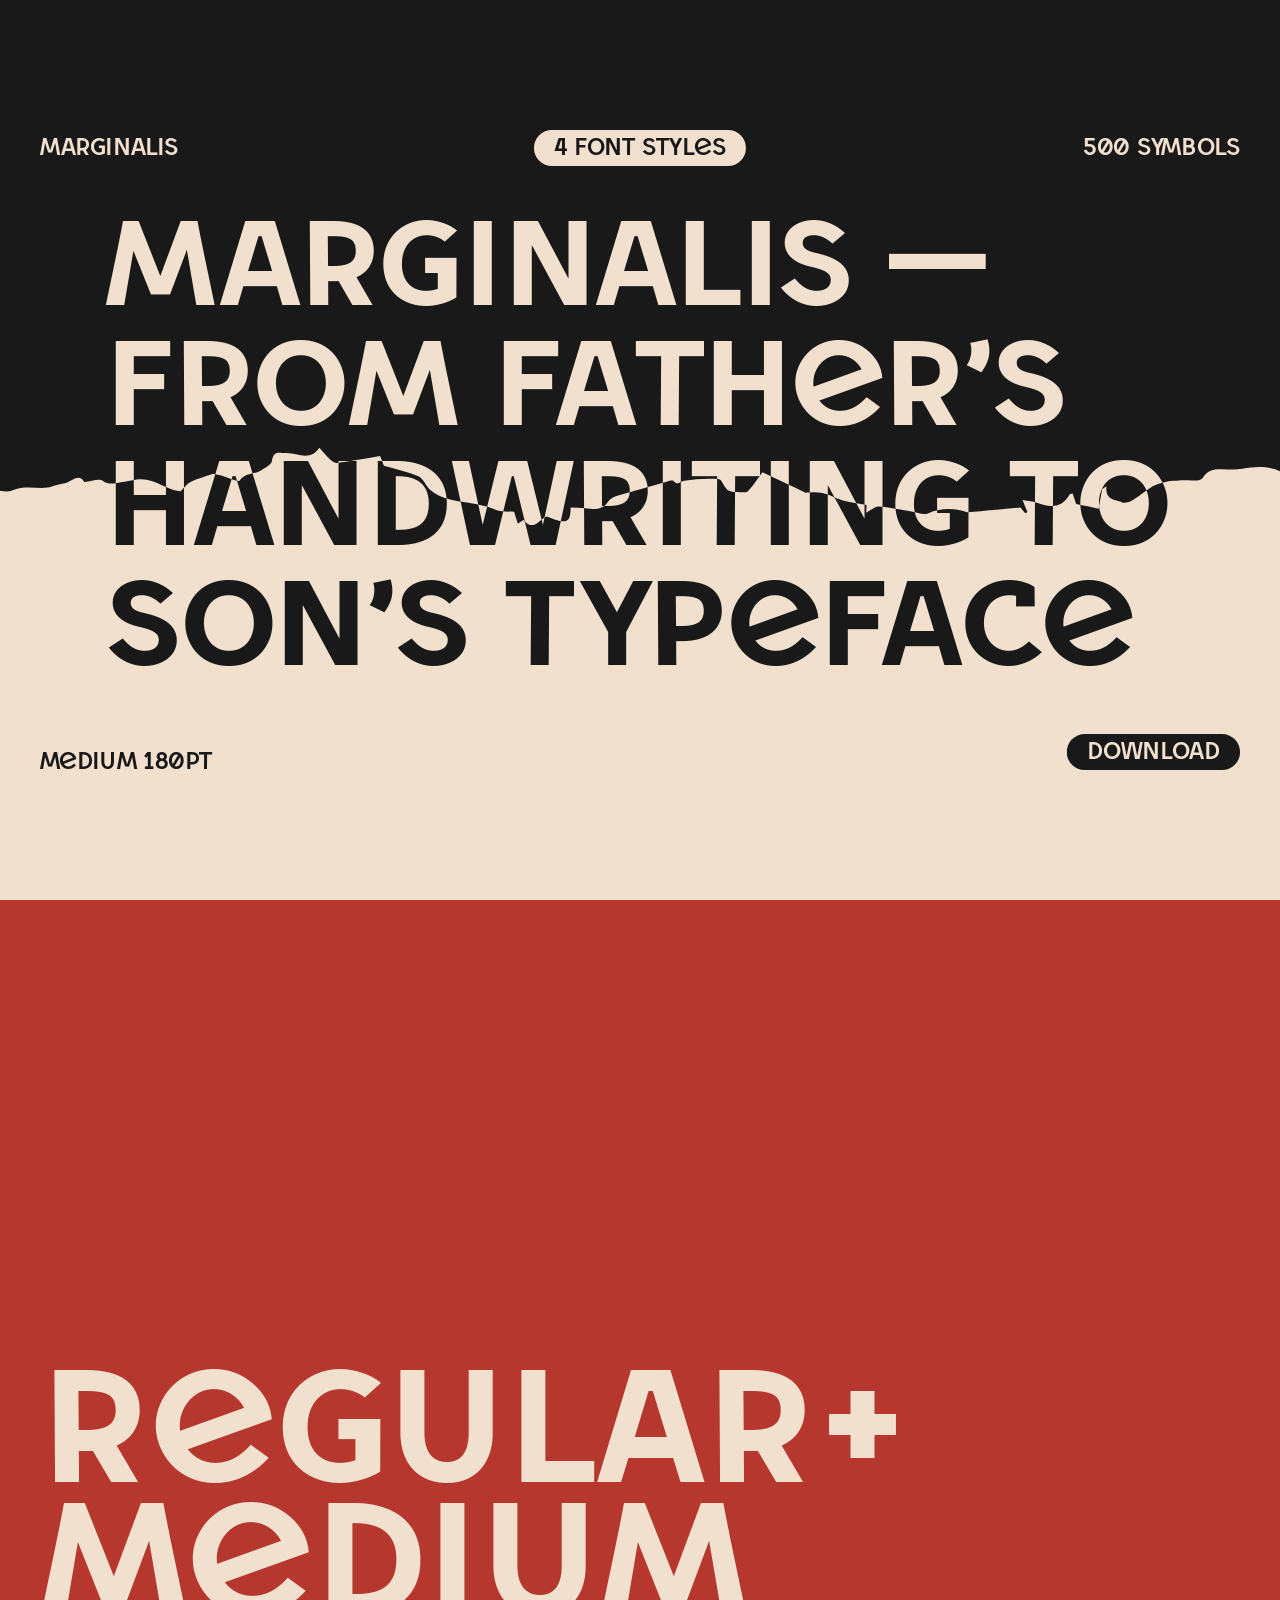
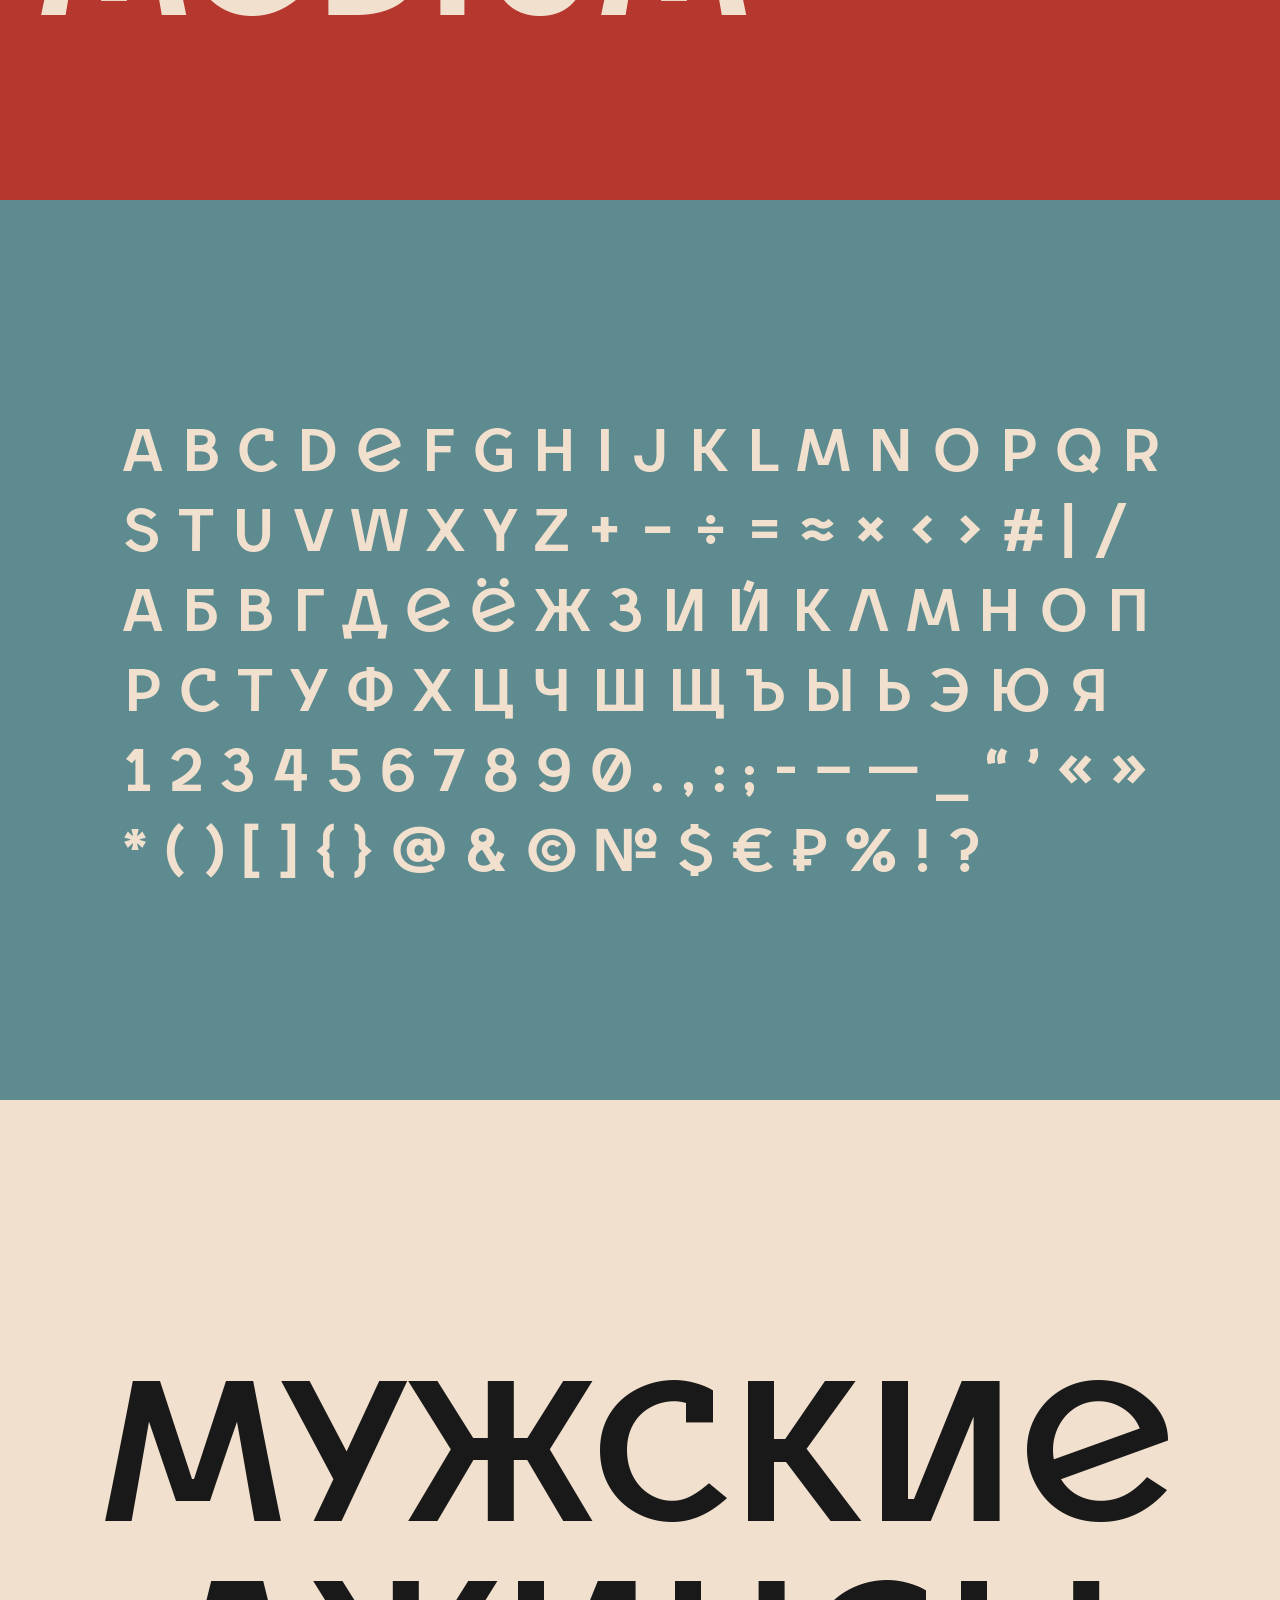
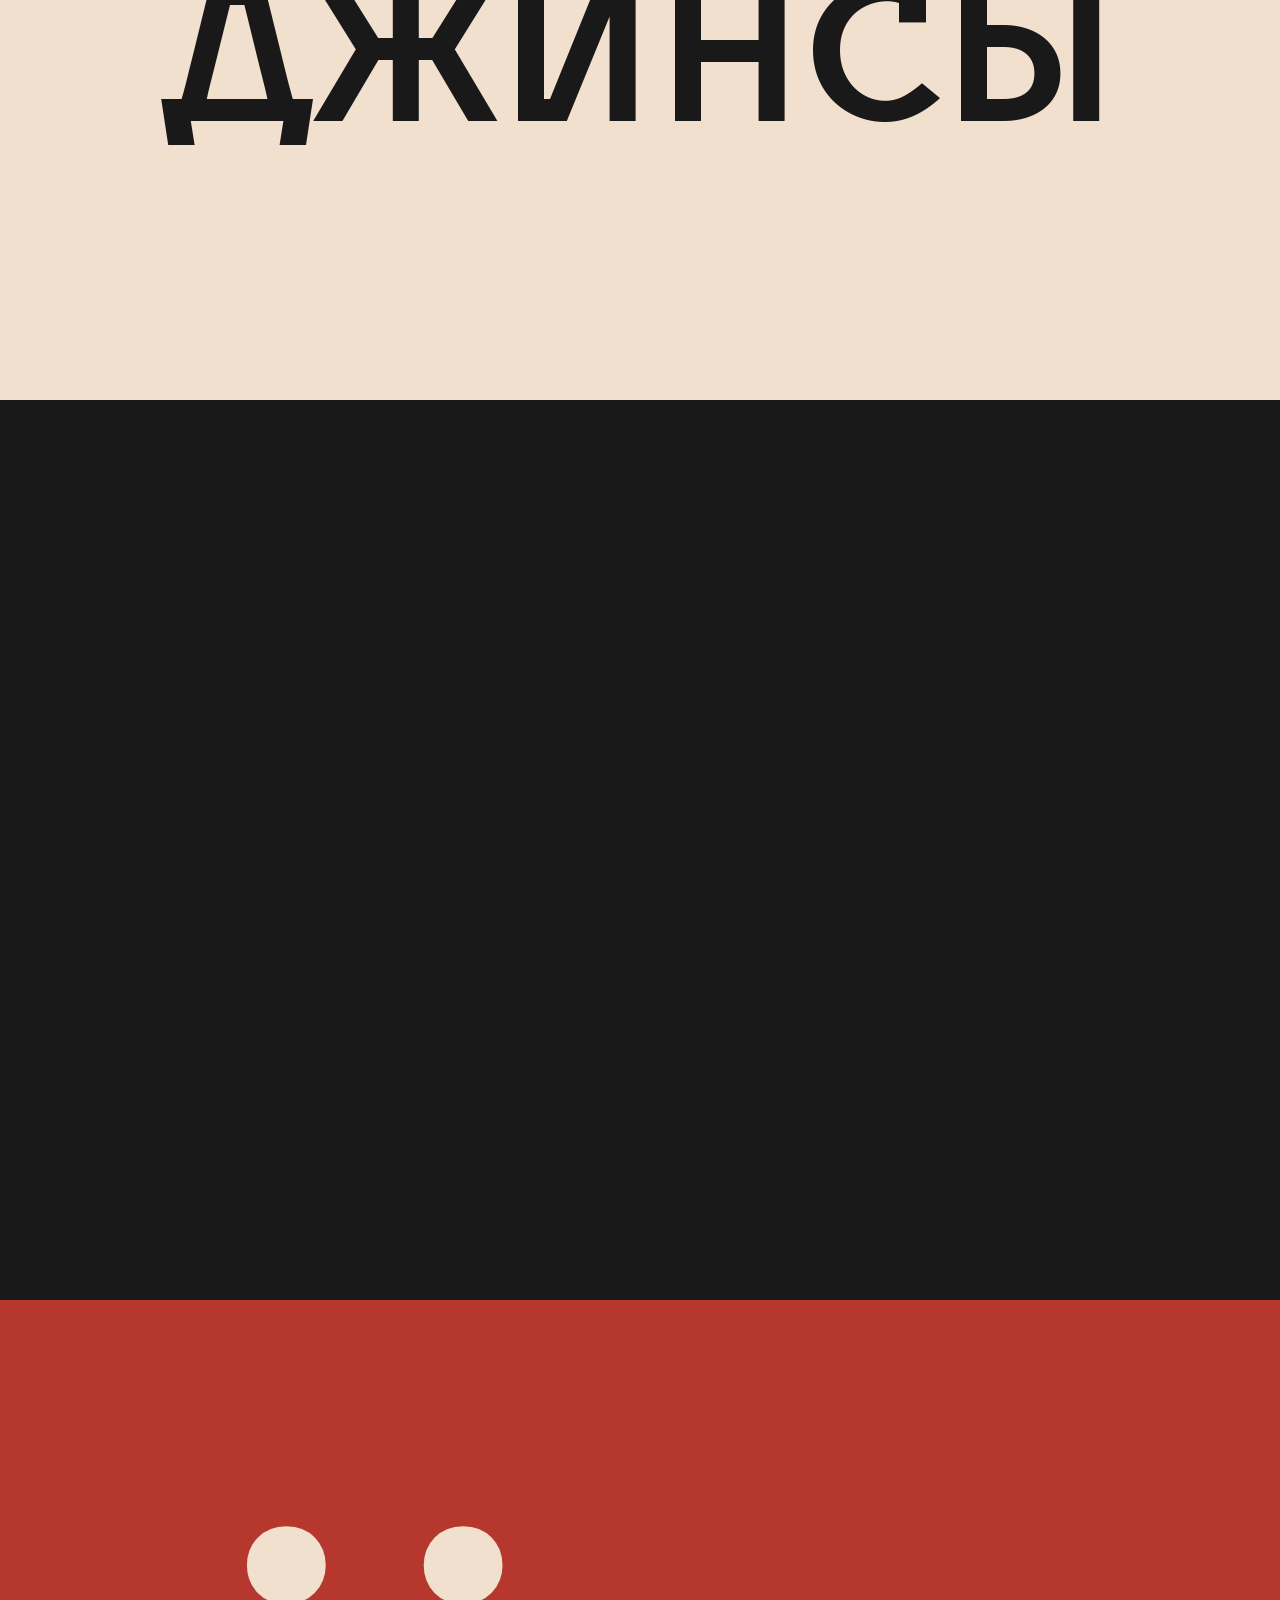
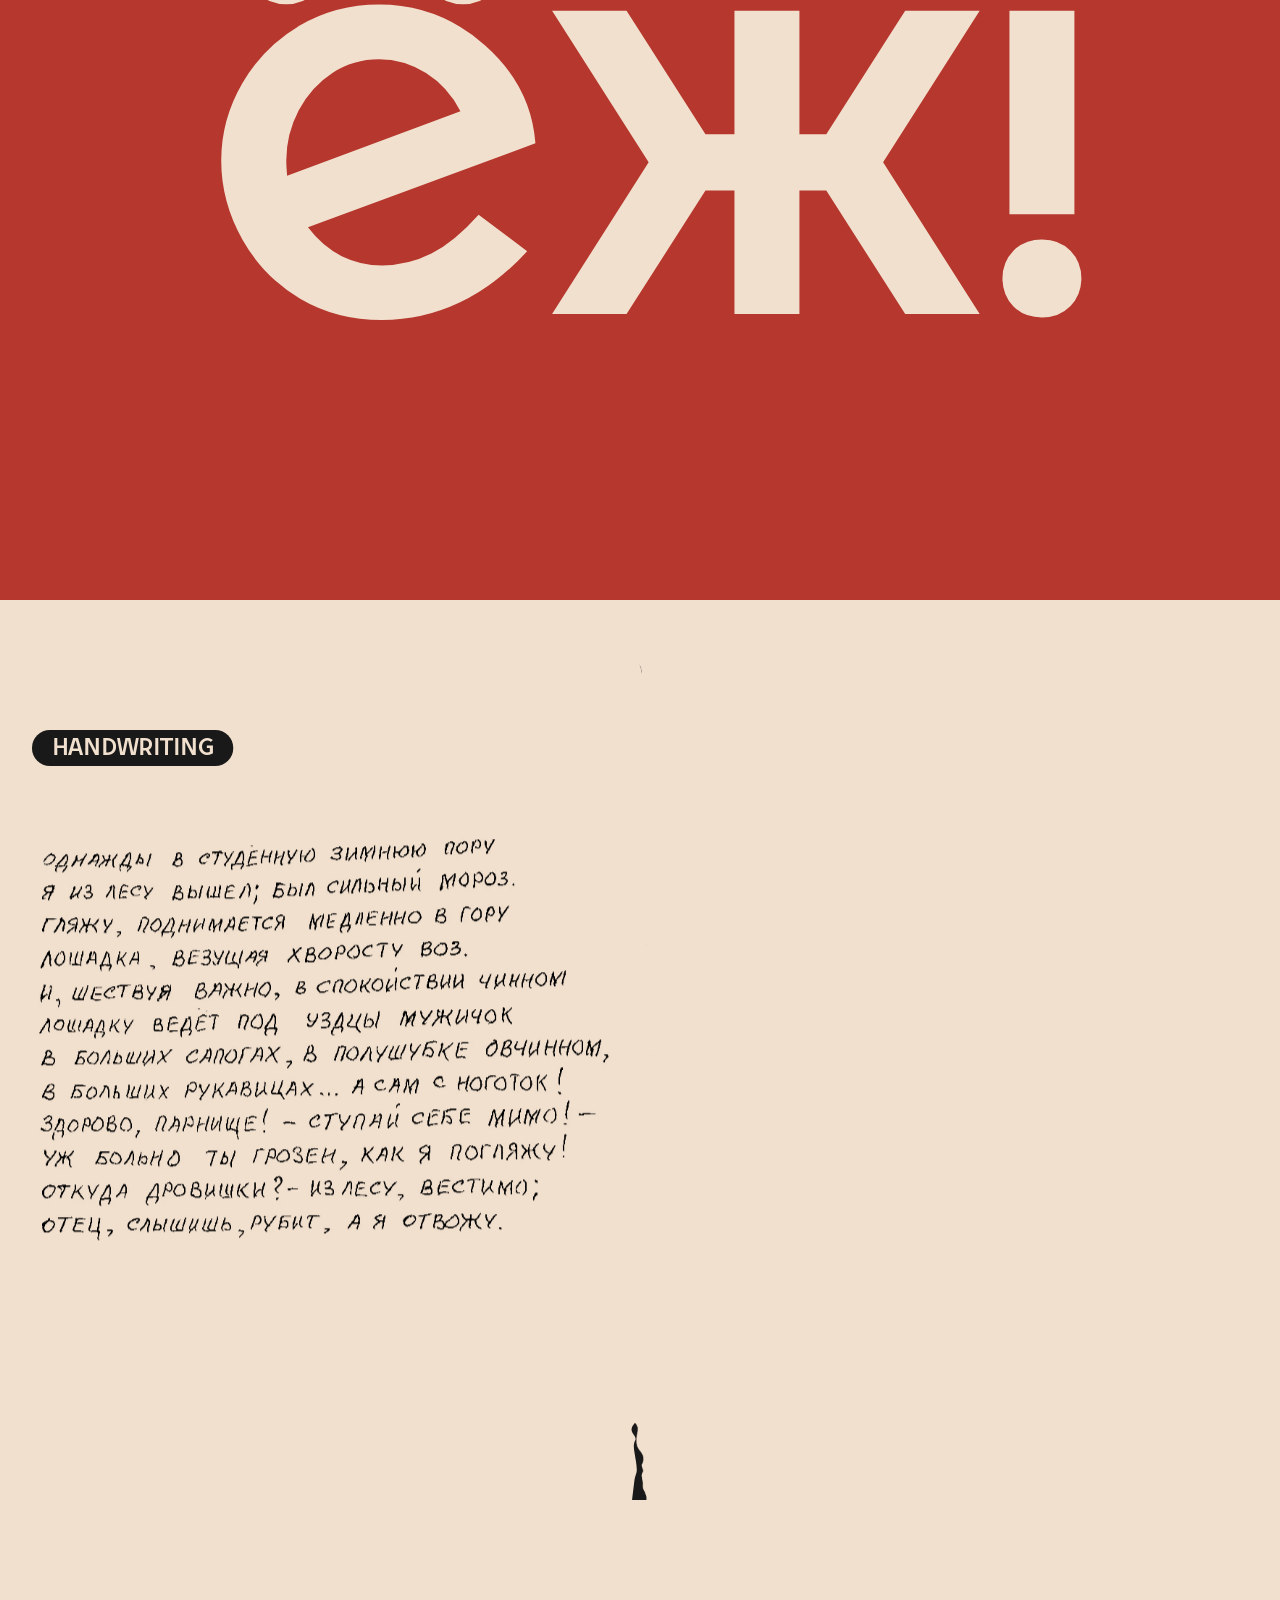
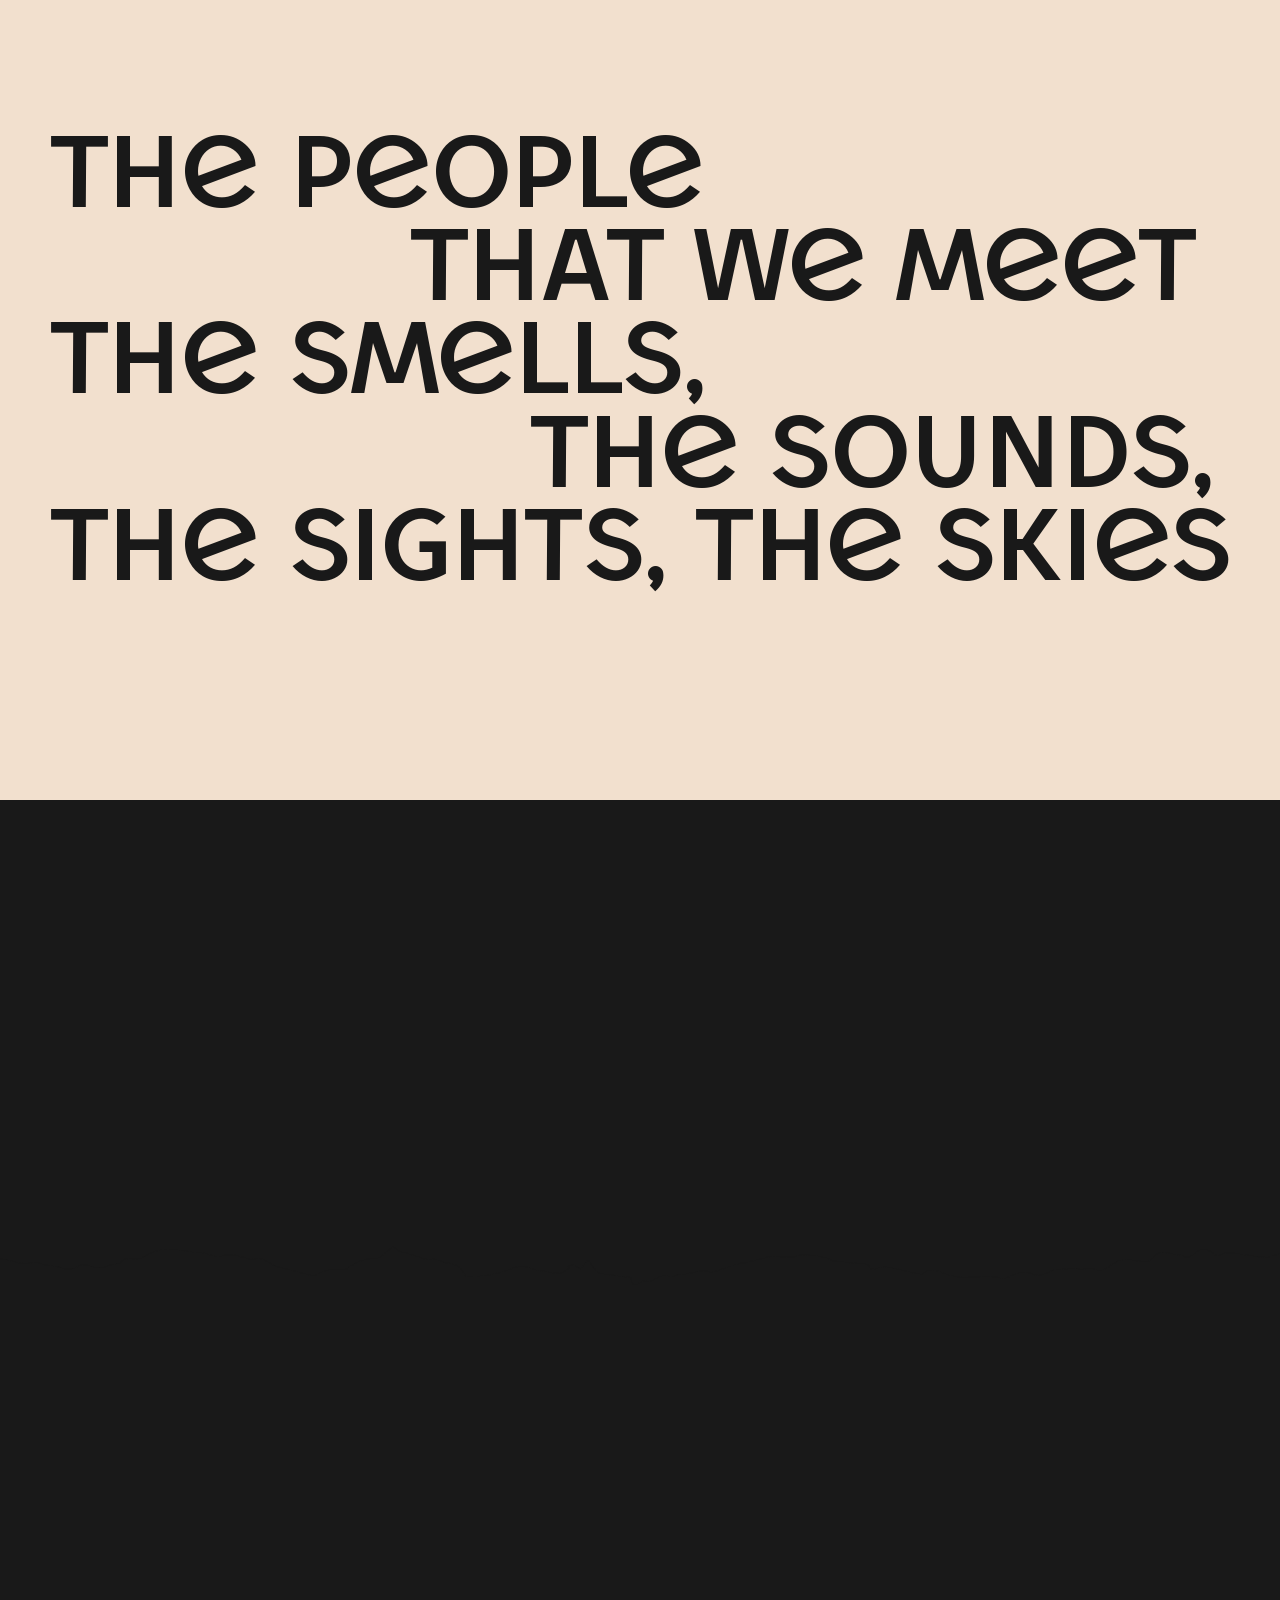
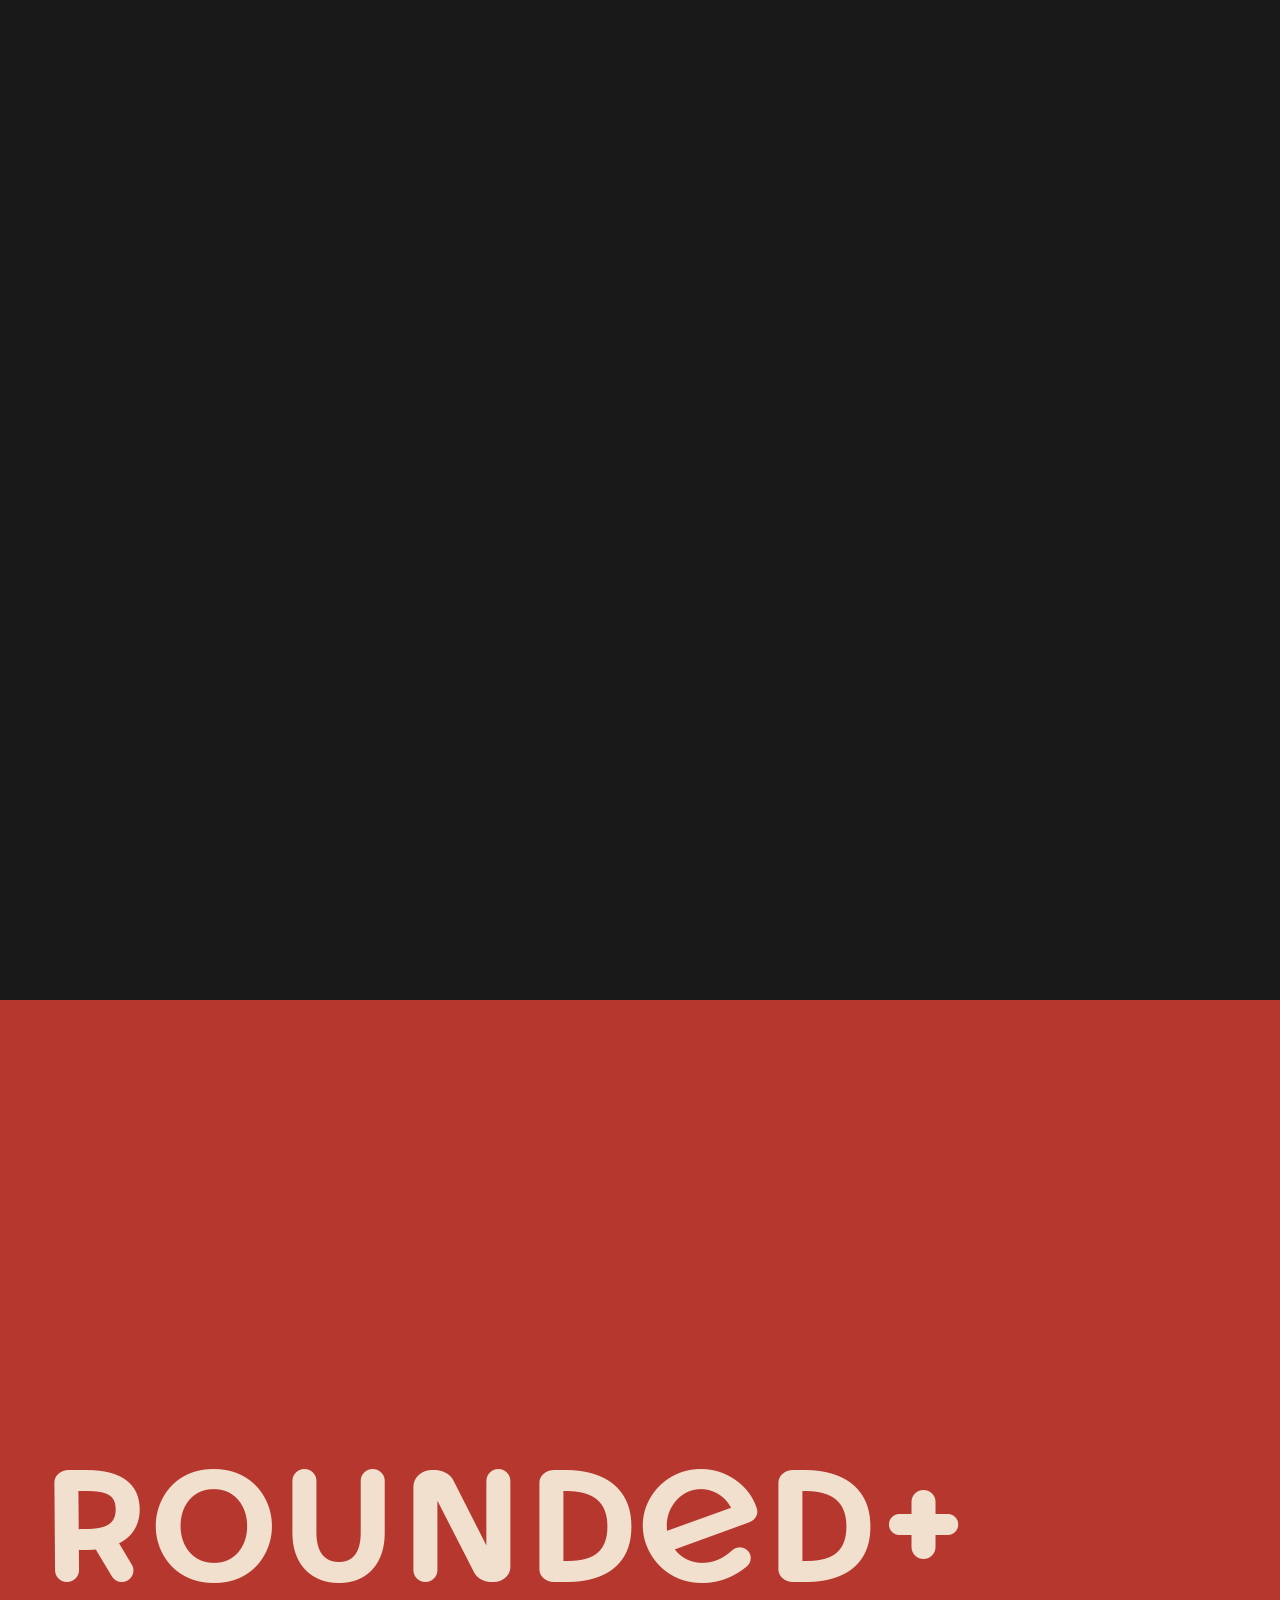
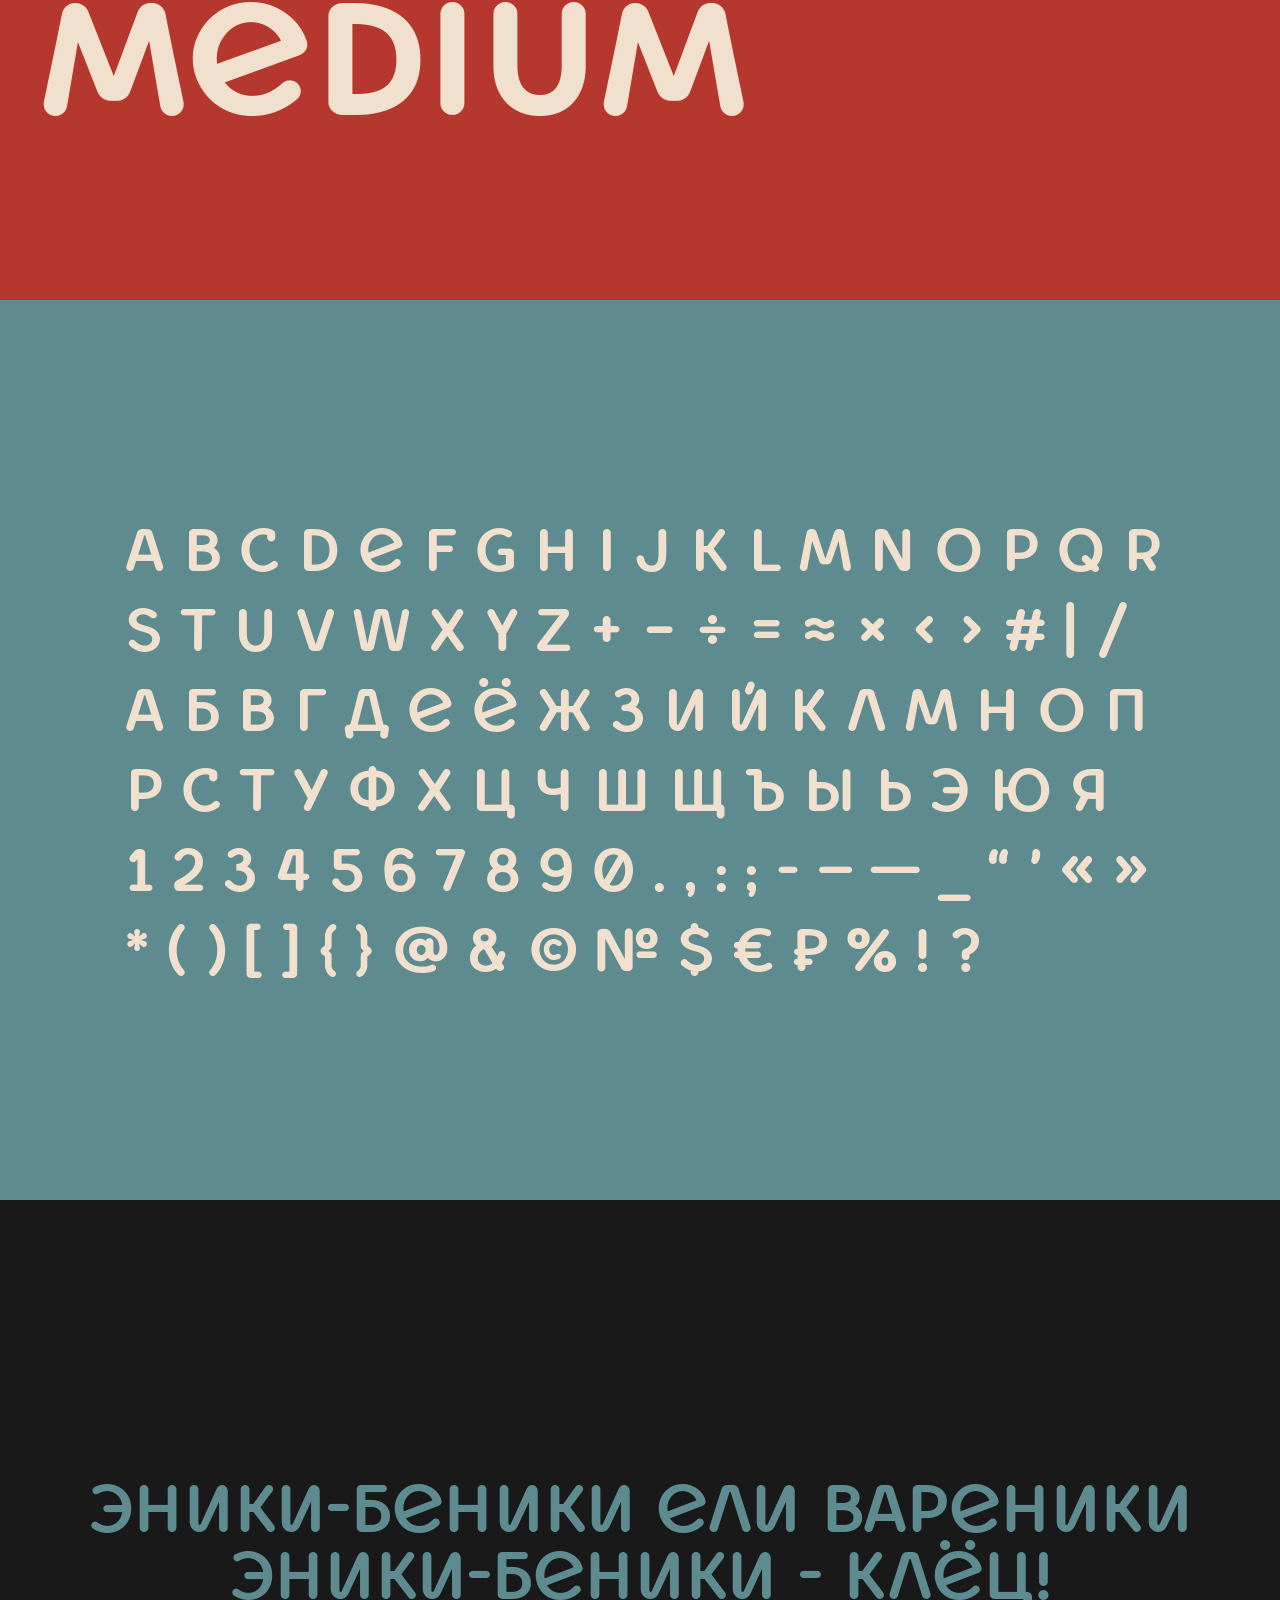
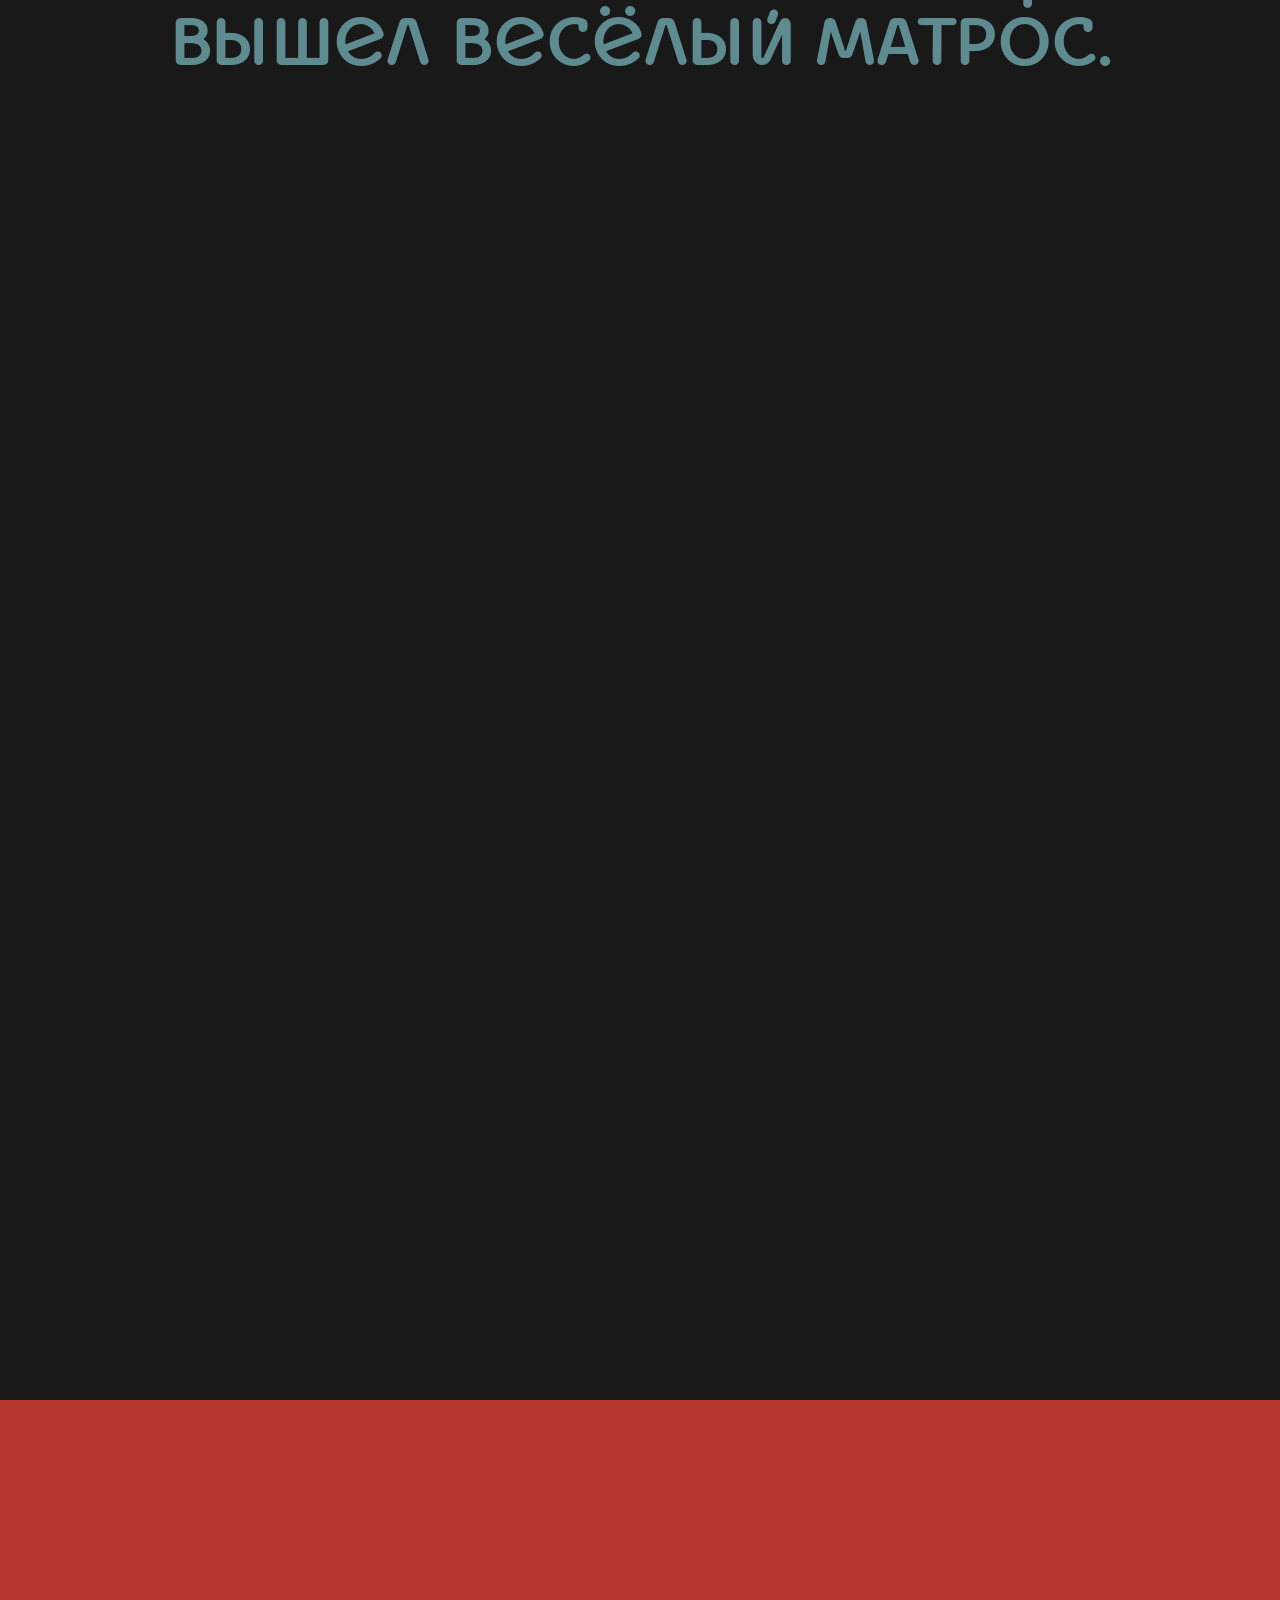
==== commit 61500cc9: "Slide 7 mirrored on desktop; 'download' button pinned bottom-right, new link - Desktop slide 7: hand" ====
--- a/index.html
+++ b/index.html
@@ -24,11 +24,11 @@
 <meta property="og:locale" content="ru_RU">
 <meta name="twitter:card" content="summary_large_image">
 <meta name="twitter:image" content="https://marginalis.art/og.jpg?v=1">
-<link rel="preload" href="fonts/Marginalis-Regular.woff2?v=20261014m" as="font" type="font/woff2" crossorigin>
-<link rel="preload" href="fonts/Marginalis-Medium.woff2?v=20261014m" as="font" type="font/woff2" crossorigin>
-<link rel="preload" href="fonts/Marginalis-Rounded.woff2?v=20261014m" as="font" type="font/woff2" crossorigin>
-<link rel="preload" href="fonts/Marginalis-RoundedMedium.woff2?v=20261014m" as="font" type="font/woff2" crossorigin>
-<link rel="stylesheet" href="styles.css?v=20261014m">
+<link rel="preload" href="fonts/Marginalis-Regular.woff2?v=20261015b" as="font" type="font/woff2" crossorigin>
+<link rel="preload" href="fonts/Marginalis-Medium.woff2?v=20261015b" as="font" type="font/woff2" crossorigin>
+<link rel="preload" href="fonts/Marginalis-Rounded.woff2?v=20261015b" as="font" type="font/woff2" crossorigin>
+<link rel="preload" href="fonts/Marginalis-RoundedMedium.woff2?v=20261015b" as="font" type="font/woff2" crossorigin>
+<link rel="stylesheet" href="styles.css?v=20261015b">
 <script>document.documentElement.classList.add('js')</script>
 </head>
 <body>
@@ -43,7 +43,7 @@
 <!-- 1 -->
 <section class="slide" id="s1" aria-label="Marginalis — from father’s handwriting to son’s typeface">
   <div class="stage">
-    <img class="abs paper" src="assets/s1-paper.svg?v=20261014m" alt="">
+    <img class="abs paper" src="assets/s1-paper.svg?v=20261015b" alt="">
     <h1 class="abs t title w-medium c-dark">
       <span class="ln a" style="--d:.1s">Marginalis —</span>
       <span class="ln a" style="--d:.22s">from father’s </span>
@@ -68,6 +68,7 @@
         <span class="ln a" style="--d:.46s">son’s typeface</span>
       </div>
     </div>
+    <a class="chip bg-dark dl-m a" href="https://github.com/Bloorgard/marginalis" target="_blank" rel="noopener" style="right:60px;bottom:60px;--anim:fadeIn;--d:2.6s"><span class="c-cream">download</span></a>
   </div>
 </section>
 
@@ -77,12 +78,12 @@
     <h2 class="abs t w-medium c-cream" data-split style="left:60px;bottom:142px;font-size:240px;line-height:200px;--base:.3s;--step:.05s" data-m="bottom:300px;font-size:172px;line-height:165px"><span class="ln">regular+</span><span class="ln">medium</span></h2>
     <p class="abs t lbl c-cream a" style="left:60px;top:996px;--d:1s" data-m="top:1830px">Marginalis medium 240pt</p>
     <p class="abs t c-cream a" style="left:60px;top:60px;font-size:45px;line-height:140px;--anim:fadeDown">part 1:</p>
-    <div class="rb clip a" data-m="auto" style="left:1574px;top:643px;width:182.638px;height:77.412px;--anim:fly;--fx:500px;--fy:-200px;--fr:220deg;--dur:1.1s;--d:.5s"><div style="transform:rotate(96.75deg)"><img src="assets/s2-clip63.svg?v=20261014m" alt=""></div></div>
-    <div class="rb clip a" data-m="auto" style="left:316px;top:196px;width:181.984px;height:74.441px;--anim:fly;--fx:-200px;--fy:-500px;--fr:-200deg;--dur:1.1s;--d:.35s"><div style="transform:rotate(-84.25deg)"><img src="assets/s2-clip67.svg?v=20261014m" alt=""></div></div>
-    <div class="rb clip a" data-m="auto" style="left:97px;top:123px;width:186.097px;height:110.235px;--anim:fly;--fx:-400px;--fy:-300px;--fr:180deg;--dur:1.1s;--d:.2s"><div style="transform:rotate(-108.49deg)"><img src="assets/s2-clip65.svg?v=20261014m" alt=""></div></div>
-    <div class="rb clip a" data-m="auto" style="left:1730px;top:378px;width:137.138px;height:182.176px;--anim:fly;--fx:400px;--fy:-400px;--fr:-160deg;--dur:1.1s;--d:.45s"><div style="transform:rotate(29.63deg)"><img src="assets/s2-clip68.svg?v=20261014m" alt=""></div></div>
-    <div class="rb clip a" data-m="auto" style="left:1750px;top:893px;width:170.171px;height:160.438px;--anim:fly;--fx:300px;--fy:400px;--fr:200deg;--dur:1.1s;--d:.6s"><div style="transform:rotate(48.28deg)"><img src="assets/s2-clip64.svg?v=20261014m" alt=""></div></div>
-    <div class="rb clip a" data-m="auto" style="left:97px;top:233px;width:170.171px;height:160.438px;--anim:fly;--fx:-500px;--fy:100px;--fr:-240deg;--dur:1.1s;--d:.3s"><div style="transform:rotate(48.28deg)"><img src="assets/s2-clip64.svg?v=20261014m" alt=""></div></div>
+    <div class="rb clip a" data-m="auto" style="left:1574px;top:643px;width:182.638px;height:77.412px;--anim:fly;--fx:500px;--fy:-200px;--fr:220deg;--dur:1.1s;--d:.5s"><div style="transform:rotate(96.75deg)"><img src="assets/s2-clip63.svg?v=20261015b" alt=""></div></div>
+    <div class="rb clip a" data-m="auto" style="left:316px;top:196px;width:181.984px;height:74.441px;--anim:fly;--fx:-200px;--fy:-500px;--fr:-200deg;--dur:1.1s;--d:.35s"><div style="transform:rotate(-84.25deg)"><img src="assets/s2-clip67.svg?v=20261015b" alt=""></div></div>
+    <div class="rb clip a" data-m="auto" style="left:97px;top:123px;width:186.097px;height:110.235px;--anim:fly;--fx:-400px;--fy:-300px;--fr:180deg;--dur:1.1s;--d:.2s"><div style="transform:rotate(-108.49deg)"><img src="assets/s2-clip65.svg?v=20261015b" alt=""></div></div>
+    <div class="rb clip a" data-m="auto" style="left:1730px;top:378px;width:137.138px;height:182.176px;--anim:fly;--fx:400px;--fy:-400px;--fr:-160deg;--dur:1.1s;--d:.45s"><div style="transform:rotate(29.63deg)"><img src="assets/s2-clip68.svg?v=20261015b" alt=""></div></div>
+    <div class="rb clip a" data-m="auto" style="left:1750px;top:893px;width:170.171px;height:160.438px;--anim:fly;--fx:300px;--fy:400px;--fr:200deg;--dur:1.1s;--d:.6s"><div style="transform:rotate(48.28deg)"><img src="assets/s2-clip64.svg?v=20261015b" alt=""></div></div>
+    <div class="rb clip a" data-m="auto" style="left:97px;top:233px;width:170.171px;height:160.438px;--anim:fly;--fx:-500px;--fy:100px;--fr:-240deg;--dur:1.1s;--d:.3s"><div style="transform:rotate(48.28deg)"><img src="assets/s2-clip64.svg?v=20261015b" alt=""></div></div>
   </div>
 </section>
 
@@ -105,27 +106,27 @@
 <!-- 4 -->
 <section class="slide" id="s4" aria-label="Details: мужские джинсы">
   <div class="stage" style="background:var(--cream)">
-    <img class="abs a" src="assets/s4-hline.svg?v=20261014m" alt="" data-m="left:-295px;top:1077.5px" style="left:125px;top:792.5px;--anim:wipeX;--dur:1.2s;--d:.3s">
-    <img class="abs a" src="assets/s4-hline.svg?v=20261014m" alt="" data-m="left:-295px;top:958.5px" style="left:125px;top:585.5px;--anim:wipeX;--dur:1.2s;--d:.2s">
-    <img class="abs a" src="assets/s4-hline.svg?v=20261014m" alt="" data-m="left:-295px;top:877.5px" style="left:125px;top:492.5px;--anim:wipeX;--dur:1.2s;--d:.1s">
-    <img class="abs a" src="assets/s4-hline.svg?v=20261014m" alt="" data-m="left:-295px;top:758.5px" style="left:125px;top:285.5px;--anim:wipeX;--dur:1.2s;--d:0s">
+    <img class="abs a" src="assets/s4-hline.svg?v=20261015b" alt="" data-m="left:-295px;top:1077.5px" style="left:125px;top:792.5px;--anim:wipeX;--dur:1.2s;--d:.3s">
+    <img class="abs a" src="assets/s4-hline.svg?v=20261015b" alt="" data-m="left:-295px;top:958.5px" style="left:125px;top:585.5px;--anim:wipeX;--dur:1.2s;--d:.2s">
+    <img class="abs a" src="assets/s4-hline.svg?v=20261015b" alt="" data-m="left:-295px;top:877.5px" style="left:125px;top:492.5px;--anim:wipeX;--dur:1.2s;--d:.1s">
+    <img class="abs a" src="assets/s4-hline.svg?v=20261015b" alt="" data-m="left:-295px;top:758.5px" style="left:125px;top:285.5px;--anim:wipeX;--dur:1.2s;--d:0s">
     <p class="abs t lbl c-dark a" style="left:1558px;top:169px;--anim:fadeIn;--d:2.4s" data-m="font-size:34px;line-height:44px;left:884px;top:650px"><span class="ln">unicase </span><span class="ln">e form</span></p>
     <p class="abs t lbl c-dark a" style="left:1127px;top:169px;--anim:fadeIn;--d:2.25s" data-m="font-size:34px;line-height:44px;left:auto;right:464.7px;top:650px;text-align:right"><span class="ln">low</span><span class="ln">contrast</span></p>
     <p class="abs t lbl c-dark a" style="left:627px;top:169px;--anim:fadeIn;--d:1.8s" data-m="font-size:34px;line-height:44px;left:auto;right:748.1px;top:650px;text-align:right"><span class="ln">letters </span><span class="ln">with crossbar</span></p>
     <p class="abs t lbl c-dark a" style="left:1243px;bottom:170px;--anim:fadeIn;--d:2.1s" data-m="font-size:34px;line-height:44px;left:703.5px;bottom:727px"><span class="ln">vertical</span><span class="ln">terminal</span></p>
     <p class="abs t lbl c-dark a" style="left:799px;bottom:170px;--anim:fadeIn;--d:1.95s" data-m="font-size:34px;line-height:44px;left:auto;right:650.6px;bottom:727px;text-align:right"><span class="ln">Squarish </span><span class="ln">letterforms</span></p>
-    <img class="abs a" src="assets/s4-vline.svg?v=20261014m" alt="" data-m="left:870px;top:650px" style="left:1543.5px;top:169px;--anim:wipeY;--dur:.5s;--d:2.3s">
-    <img class="abs a" src="assets/s4-vline.svg?v=20261014m" alt="" data-m="left:625.8px;top:650px" style="left:1112.5px;top:169px;--anim:wipeY;--dur:.5s;--d:2.15s">
-    <img class="abs a" src="assets/s4-vline.svg?v=20261014m" alt="" data-m="left:342.4px;top:650px" style="left:612.5px;top:169px;--anim:wipeY;--dur:.5s;--d:1.7s">
-    <img class="abs a" src="assets/s4-vline.svg?v=20261014m" alt="" data-m="left:691.5px;top:1090px" style="left:1228.5px;top:807px;--anim:wipeUp;--dur:.5s;--d:2s">
-    <img class="abs a" src="assets/s4-vline.svg?v=20261014m" alt="" data-m="left:439.9px;top:1090px" style="left:784.5px;top:807px;--anim:wipeUp;--dur:.5s;--d:1.85s">
+    <img class="abs a" src="assets/s4-vline.svg?v=20261015b" alt="" data-m="left:870px;top:650px" style="left:1543.5px;top:169px;--anim:wipeY;--dur:.5s;--d:2.3s">
+    <img class="abs a" src="assets/s4-vline.svg?v=20261015b" alt="" data-m="left:625.8px;top:650px" style="left:1112.5px;top:169px;--anim:wipeY;--dur:.5s;--d:2.15s">
+    <img class="abs a" src="assets/s4-vline.svg?v=20261015b" alt="" data-m="left:342.4px;top:650px" style="left:612.5px;top:169px;--anim:wipeY;--dur:.5s;--d:1.7s">
+    <img class="abs a" src="assets/s4-vline.svg?v=20261015b" alt="" data-m="left:691.5px;top:1090px" style="left:1228.5px;top:807px;--anim:wipeUp;--dur:.5s;--d:2s">
+    <img class="abs a" src="assets/s4-vline.svg?v=20261015b" alt="" data-m="left:439.9px;top:1090px" style="left:784.5px;top:807px;--anim:wipeUp;--dur:.5s;--d:1.85s">
     <p class="abs t lbl c-dark a" style="left:125px;top:886px;--d:2.6s" data-m="left:60px;top:1700px">Marginalis regular 300pt</p>
     <h2 class="abs t c-dark" data-split style="left:960px;top:285.5px;transform:translateX(-50%);font-size:300px;line-height:300px;text-align:center;--base:.6s;--step:.05s" data-m="left:540px;top:760px;font-size:170px;line-height:200px">
       <span class="ln">мужские</span><span class="ln">джинсы</span>
     </h2>
-    <img class="abs a" src="assets/s4-circle.svg?v=20261014m" alt="" data-m="left:341.7px;top:762px;transform:scale(.5667)" style="left:654px;top:333px;--anim:pop;--d:1.6s">
-    <img class="abs a" src="assets/s4-circle.svg?v=20261014m" alt="" data-m="left:714.8px;top:893.5px;transform:scale(.5667)" style="left:1312px;top:565px;--anim:pop;--d:1.75s">
-    <img class="abs a" src="assets/s4-circle.svg?v=20261014m" alt="" data-m="left:406.8px;top:973.4px;transform:scale(.5667)" style="left:769px;top:706px;--anim:pop;--d:1.9s">
+    <img class="abs a" src="assets/s4-circle.svg?v=20261015b" alt="" data-m="left:341.7px;top:762px;transform:scale(.5667)" style="left:654px;top:333px;--anim:pop;--d:1.6s">
+    <img class="abs a" src="assets/s4-circle.svg?v=20261015b" alt="" data-m="left:714.8px;top:893.5px;transform:scale(.5667)" style="left:1312px;top:565px;--anim:pop;--d:1.75s">
+    <img class="abs a" src="assets/s4-circle.svg?v=20261015b" alt="" data-m="left:406.8px;top:973.4px;transform:scale(.5667)" style="left:769px;top:706px;--anim:pop;--d:1.9s">
   </div>
 </section>
 
@@ -133,80 +134,80 @@
 <section class="slide" id="s5" aria-label="Back home — collage">
   <div class="stage" style="background:var(--dark)">
     <div class="beads" style="position:absolute;inset:0;pointer-events:none" data-m="transform:translate(-689.8px,726.5px)">
-      <img class="abs a" src="assets/s5-bead.svg?v=20261014m" alt="" style="left:1236px;top:808px;--anim:pop;--dur:.4s;--d:1.6s">
-      <img class="abs a" src="assets/s5-bead.svg?v=20261014m" alt="" style="left:1252px;top:819px;--anim:pop;--dur:.4s;--d:1.64s">
-      <img class="abs a" src="assets/s5-bead.svg?v=20261014m" alt="" style="left:1265px;top:832px;--anim:pop;--dur:.4s;--d:1.68s">
-      <img class="abs a" src="assets/s5-bead.svg?v=20261014m" alt="" style="left:1277px;top:847px;--anim:pop;--dur:.4s;--d:1.72s">
-      <img class="abs a" src="assets/s5-bead.svg?v=20261014m" alt="" style="left:1280px;top:866px;--anim:pop;--dur:.4s;--d:1.76s">
-      <img class="abs a" src="assets/s5-bead.svg?v=20261014m" alt="" style="left:1280px;top:885px;--anim:pop;--dur:.4s;--d:1.8s">
-      <img class="abs a" src="assets/s5-bead.svg?v=20261014m" alt="" style="left:1277px;top:904px;--anim:pop;--dur:.4s;--d:1.84s">
-      <img class="abs a" src="assets/s5-bead.svg?v=20261014m" alt="" style="left:1267px;top:921px;--anim:pop;--dur:.4s;--d:1.88s">
-      <img class="abs a" src="assets/s5-bead.svg?v=20261014m" alt="" style="left:1253px;top:933px;--anim:pop;--dur:.4s;--d:1.92s">
-      <img class="abs a" src="assets/s5-bead.svg?v=20261014m" alt="" style="left:1238px;top:943px;--anim:pop;--dur:.4s;--d:1.96s">
-      <img class="abs a" src="assets/s5-bead.svg?v=20261014m" alt="" style="left:1223px;top:953px;--anim:pop;--dur:.4s;--d:2s">
-      <img class="abs a" src="assets/s5-bead.svg?v=20261014m" alt="" style="left:1206px;top:963px;--anim:pop;--dur:.4s;--d:2.04s">
-      <img class="abs a" src="assets/s5-bead.svg?v=20261014m" alt="" style="left:1190px;top:973px;--anim:pop;--dur:.4s;--d:2.08s">
-      <img class="abs a" src="assets/s5-bead.svg?v=20261014m" alt="" style="left:1172px;top:973px;--anim:pop;--dur:.4s;--d:2.12s">
-      <img class="abs a" src="assets/s5-bead.svg?v=20261014m" alt="" style="left:1155px;top:966px;--anim:pop;--dur:.4s;--d:2.16s">
-      <img class="abs a" src="assets/s5-bead.svg?v=20261014m" alt="" style="left:1148px;top:948px;--anim:pop;--dur:.4s;--d:2.2s">
-      <img class="abs a" src="assets/s5-bead.svg?v=20261014m" alt="" style="left:1148px;top:931px;--anim:pop;--dur:.4s;--d:2.24s">
-      <img class="abs a" src="assets/s5-bead.svg?v=20261014m" alt="" style="left:1152px;top:913px;--anim:pop;--dur:.4s;--d:2.28s">
-      <img class="abs a" src="assets/s5-bead.svg?v=20261014m" alt="" style="left:1155px;top:896px;--anim:pop;--dur:.4s;--d:2.32s">
+      <img class="abs a" src="assets/s5-bead.svg?v=20261015b" alt="" style="left:1236px;top:808px;--anim:pop;--dur:.4s;--d:1.6s">
+      <img class="abs a" src="assets/s5-bead.svg?v=20261015b" alt="" style="left:1252px;top:819px;--anim:pop;--dur:.4s;--d:1.64s">
+      <img class="abs a" src="assets/s5-bead.svg?v=20261015b" alt="" style="left:1265px;top:832px;--anim:pop;--dur:.4s;--d:1.68s">
+      <img class="abs a" src="assets/s5-bead.svg?v=20261015b" alt="" style="left:1277px;top:847px;--anim:pop;--dur:.4s;--d:1.72s">
+      <img class="abs a" src="assets/s5-bead.svg?v=20261015b" alt="" style="left:1280px;top:866px;--anim:pop;--dur:.4s;--d:1.76s">
+      <img class="abs a" src="assets/s5-bead.svg?v=20261015b" alt="" style="left:1280px;top:885px;--anim:pop;--dur:.4s;--d:1.8s">
+      <img class="abs a" src="assets/s5-bead.svg?v=20261015b" alt="" style="left:1277px;top:904px;--anim:pop;--dur:.4s;--d:1.84s">
+      <img class="abs a" src="assets/s5-bead.svg?v=20261015b" alt="" style="left:1267px;top:921px;--anim:pop;--dur:.4s;--d:1.88s">
+      <img class="abs a" src="assets/s5-bead.svg?v=20261015b" alt="" style="left:1253px;top:933px;--anim:pop;--dur:.4s;--d:1.92s">
+      <img class="abs a" src="assets/s5-bead.svg?v=20261015b" alt="" style="left:1238px;top:943px;--anim:pop;--dur:.4s;--d:1.96s">
+      <img class="abs a" src="assets/s5-bead.svg?v=20261015b" alt="" style="left:1223px;top:953px;--anim:pop;--dur:.4s;--d:2s">
+      <img class="abs a" src="assets/s5-bead.svg?v=20261015b" alt="" style="left:1206px;top:963px;--anim:pop;--dur:.4s;--d:2.04s">
+      <img class="abs a" src="assets/s5-bead.svg?v=20261015b" alt="" style="left:1190px;top:973px;--anim:pop;--dur:.4s;--d:2.08s">
+      <img class="abs a" src="assets/s5-bead.svg?v=20261015b" alt="" style="left:1172px;top:973px;--anim:pop;--dur:.4s;--d:2.12s">
+      <img class="abs a" src="assets/s5-bead.svg?v=20261015b" alt="" style="left:1155px;top:966px;--anim:pop;--dur:.4s;--d:2.16s">
+      <img class="abs a" src="assets/s5-bead.svg?v=20261015b" alt="" style="left:1148px;top:948px;--anim:pop;--dur:.4s;--d:2.2s">
+      <img class="abs a" src="assets/s5-bead.svg?v=20261015b" alt="" style="left:1148px;top:931px;--anim:pop;--dur:.4s;--d:2.24s">
+      <img class="abs a" src="assets/s5-bead.svg?v=20261015b" alt="" style="left:1152px;top:913px;--anim:pop;--dur:.4s;--d:2.28s">
+      <img class="abs a" src="assets/s5-bead.svg?v=20261015b" alt="" style="left:1155px;top:896px;--anim:pop;--dur:.4s;--d:2.32s">
     </div>
     <div class="rb a" data-drag data-m="left:379.2px;top:1333.5px;transform:scale(1.12)" style="left:1069px;top:607px;width:480.965px;height:277.535px;--anim:pop;--d:1.3s">
-      <img class="sticker-img" src="assets/s5-sticker.webp?v=20261014m" alt="back home" style="position:absolute;left:-60px;top:-60px;width:600px;height:397px">
+      <img class="sticker-img" src="assets/s5-sticker.webp?v=20261015b" alt="back home" style="position:absolute;left:-60px;top:-60px;width:600px;height:397px">
     </div>
     <div class="rb a" data-drag="big" data-m="left:111.8px;top:556.5px;transform:scale(.93)" style="left:495.13px;top:74.22px;width:958.135px;height:606.674px;--anim:drop;--fy:-220px;--fr:6deg;--d:.1s">
       <div class="photo-frame" style="transform:rotate(2deg)">
         <div class="abs" style="left:-.16px;top:-440.75px;width:901.628px;height:1352.276px">
-          <img class="abs" src="assets/s5-photo1.webp?v=20261014m" alt="" style="inset:0;width:100%;height:100%;object-fit:cover">
-          <img class="abs" src="assets/s5-photo2.webp?v=20261014m" alt="" style="inset:0;width:100%;height:100%;object-fit:cover;object-position:bottom">
+          <img class="abs" src="assets/s5-photo1.webp?v=20261015b" alt="" style="inset:0;width:100%;height:100%;object-fit:cover">
+          <img class="abs" src="assets/s5-photo2.webp?v=20261015b" alt="" style="inset:0;width:100%;height:100%;object-fit:cover;object-position:bottom">
         </div>
       </div>
     </div>
     <div class="stamp a" data-drag data-m="transform:scale(.75) translate(-863.8px,47.6px);transform-origin:783.2px 334.6px" style="position:absolute;inset:0;pointer-events:none;--anim:drop;--fx:200px;--fy:-200px;--fr:14deg;--d:.35s">
-      <img class="abs" src="assets/s5-stamp-paper.svg?v=20261014m" alt="" style="left:1434px;top:33px">
+      <img class="abs" src="assets/s5-stamp-paper.svg?v=20261015b" alt="" style="left:1434px;top:33px">
       <div class="rb" style="left:1596.47px;top:111.05px;width:136.337px;height:156.914px;transform:translateX(-50%)"><p class="t" style="transform:rotate(9.41deg);font-size:200px;line-height:300px;color:transparent;-webkit-text-stroke:5px var(--dark)">5</p></div>
       <div class="rb" style="left:1724.26px;top:123.93px;width:140.878px;height:56.922px;transform:translateX(-50%)"><p class="t c-dark" style="transform:rotate(9.41deg);font-size:50px;line-height:300px">euro</p></div>
       <div class="rb" style="left:1498.23px;top:396.16px;width:168.502px;height:61.499px"><p class="t c-dark" style="transform:rotate(9.41deg);font-size:50px;line-height:300px">stamp</p></div>
-      <div class="rb" style="left:1514.3px;top:153.79px;width:266.801px;height:266.801px"><div style="width:232px;height:232px;transform:rotate(9.41deg)"><img src="assets/s5-stamp-arrow.svg?v=20261014m" alt="" style="position:absolute;left:-2.5px;top:-2.5px"></div></div>
-    </div>
-    <div class="rb clip a" data-drag data-m="display:none" style="left:213px;top:277px;width:160.929px;height:169.775px;--anim:fly;--fx:-400px;--fy:-200px;--d:.9s"><div style="transform:rotate(42.02deg)"><img src="assets/s5-clip60.svg?v=20261014m" alt=""></div></div>
-    <div class="rb clip a" data-drag data-m="left:73.4px;top:1678.1px" style="left:67px;top:896px;width:185.628px;height:119.095px;--anim:fly;--fx:-300px;--fy:300px;--d:1s"><div style="transform:rotate(111.95deg)"><img src="assets/s5-clip61.svg?v=20261014m" alt=""></div></div>
-    <div class="rb clip a" data-drag data-m="left:807.8px;top:1214.3px" style="left:1678px;top:559px;width:184.332px;height:86.618px;--anim:fly;--fx:400px;--fy:0px;--d:1.05s"><div style="transform:rotate(99.91deg) scaleY(-1)"><img src="assets/s5-clip65.svg?v=20261014m" alt=""></div></div>
-    <div class="rb clip a" data-drag data-m="display:none" style="left:301px;top:917px;width:182.638px;height:77.412px;--anim:fly;--fx:-100px;--fy:400px;--d:1.1s"><div style="transform:rotate(96.75deg)"><img src="assets/s5-clip63.svg?v=20261014m" alt=""></div></div>
-    <div class="rb clip a" data-drag data-m="left:145.9px;top:1491.3px" style="left:135px;top:727px;width:120.405px;height:185.497px;--anim:fly;--fx:-400px;--fy:100px;--d:1.15s"><div style="transform:rotate(-22.48deg)"><img src="assets/s5-clip62.svg?v=20261014m" alt=""></div></div>
-    <div class="rb clip a" data-drag data-m="left:878.1px;top:1726.0px" style="left:1732px;top:855px;width:170.171px;height:160.438px;--anim:fly;--fx:300px;--fy:400px;--d:1.2s"><div style="transform:rotate(48.28deg)"><img src="assets/s5-clip64.svg?v=20261014m" alt=""></div></div>
+      <div class="rb" style="left:1514.3px;top:153.79px;width:266.801px;height:266.801px"><div style="width:232px;height:232px;transform:rotate(9.41deg)"><img src="assets/s5-stamp-arrow.svg?v=20261015b" alt="" style="position:absolute;left:-2.5px;top:-2.5px"></div></div>
+    </div>
+    <div class="rb clip a" data-drag data-m="display:none" style="left:213px;top:277px;width:160.929px;height:169.775px;--anim:fly;--fx:-400px;--fy:-200px;--d:.9s"><div style="transform:rotate(42.02deg)"><img src="assets/s5-clip60.svg?v=20261015b" alt=""></div></div>
+    <div class="rb clip a" data-drag data-m="left:73.4px;top:1678.1px" style="left:67px;top:896px;width:185.628px;height:119.095px;--anim:fly;--fx:-300px;--fy:300px;--d:1s"><div style="transform:rotate(111.95deg)"><img src="assets/s5-clip61.svg?v=20261015b" alt=""></div></div>
+    <div class="rb clip a" data-drag data-m="left:807.8px;top:1214.3px" style="left:1678px;top:559px;width:184.332px;height:86.618px;--anim:fly;--fx:400px;--fy:0px;--d:1.05s"><div style="transform:rotate(99.91deg) scaleY(-1)"><img src="assets/s5-clip65.svg?v=20261015b" alt=""></div></div>
+    <div class="rb clip a" data-drag data-m="display:none" style="left:301px;top:917px;width:182.638px;height:77.412px;--anim:fly;--fx:-100px;--fy:400px;--d:1.1s"><div style="transform:rotate(96.75deg)"><img src="assets/s5-clip63.svg?v=20261015b" alt=""></div></div>
+    <div class="rb clip a" data-drag data-m="left:145.9px;top:1491.3px" style="left:135px;top:727px;width:120.405px;height:185.497px;--anim:fly;--fx:-400px;--fy:100px;--d:1.15s"><div style="transform:rotate(-22.48deg)"><img src="assets/s5-clip62.svg?v=20261015b" alt=""></div></div>
+    <div class="rb clip a" data-drag data-m="left:878.1px;top:1726.0px" style="left:1732px;top:855px;width:170.171px;height:160.438px;--anim:fly;--fx:300px;--fy:400px;--d:1.2s"><div style="transform:rotate(48.28deg)"><img src="assets/s5-clip64.svg?v=20261015b" alt=""></div></div>
     <div class="rb a" data-drag="big" data-m="left:71.4px;top:859.3px;transform:scale(1.19)" style="left:293px;top:435px;width:747.609px;height:503.096px;--anim:drop;--fx:-160px;--fy:200px;--fr:-12deg;--d:.6s">
       <div class="card-house" style="transform:rotate(5.88deg)">
-        <img class="abs" src="assets/s5-house.svg?v=20261014m" alt="" style="left:20px;top:109px">
+        <img class="abs" src="assets/s5-house.svg?v=20261015b" alt="" style="left:20px;top:109px">
         <p class="abs t lbl c-dark" style="left:20px;bottom:20px;line-height:33px"><span class="ln">english school</span><span class="ln">lessons</span></p>
         <p class="abs t lbl c-dark" style="right:20px;bottom:20px">07 pm</p>
         <p class="abs t lbl c-dark" style="right:577px;bottom:389px">09 am</p>
-        <img class="abs" src="assets/s5-roof.svg?v=20261014m" alt="" style="left:31px;top:18px">
-        <img class="abs" src="assets/s5-window.svg?v=20261014m" alt="" style="left:109.5px;top:158.5px">
-        <img class="abs" src="assets/s5-door.svg?v=20261014m" alt="" style="left:232.5px;top:158.5px">
-        <img class="abs" src="assets/s5-chimney.svg?v=20261014m" alt="" style="left:405.5px;top:39.5px">
-        <img class="abs" src="assets/s5-window.svg?v=20261014m" alt="" style="left:421.5px;top:158.5px">
-        <img class="abs" src="assets/s5-smoke.svg?v=20261014m" alt="" style="left:488.07px;top:15.68px">
+        <img class="abs" src="assets/s5-roof.svg?v=20261015b" alt="" style="left:31px;top:18px">
+        <img class="abs" src="assets/s5-window.svg?v=20261015b" alt="" style="left:109.5px;top:158.5px">
+        <img class="abs" src="assets/s5-door.svg?v=20261015b" alt="" style="left:232.5px;top:158.5px">
+        <img class="abs" src="assets/s5-chimney.svg?v=20261015b" alt="" style="left:405.5px;top:39.5px">
+        <img class="abs" src="assets/s5-window.svg?v=20261015b" alt="" style="left:421.5px;top:158.5px">
+        <img class="abs" src="assets/s5-smoke.svg?v=20261015b" alt="" style="left:488.07px;top:15.68px">
       </div>
     </div>
-    <img class="abs a" data-drag data-m="display:none" src="assets/s5-tape-bottom.svg?v=20261014m" alt="" style="left:557px;top:878px;--anim:stick;--dur:.75s;--ez:cubic-bezier(.3,.7,.2,1);--fr:-9deg;--d:1.45s">
-    <div class="rb dot a" data-drag data-m="left:59.4px;top:330.7px;transform:scale(1.1)" style="left:37px;top:80px;width:123px;height:123px;--anim:pop;--d:1.5s"><div><img src="assets/s5-dot-teal.svg?v=20261014m" alt=""><span class="t c-cream">3</span></div></div>
-    <div class="rb dot a" data-drag data-m="display:none" style="left:214px;top:539px;width:123px;height:123px;--anim:pop;--d:1.55s"><div><img src="assets/s5-dot-teal.svg?v=20261014m" alt=""><span class="t c-cream">1</span></div></div>
-    <div class="rb dot a" data-drag data-m="left:592.2px;top:39.6px;transform:scale(1.1)" style="left:1806px;top:173px;width:159.407px;height:159.407px;--anim:pop;--d:1.6s"><div style="transform:rotate(21.41deg)"><img src="assets/s5-dot-teal.svg?v=20261014m" alt=""><span class="t c-cream">3</span></div></div>
-    <div class="rb dot a" data-drag data-m="left:155.1px;top:352.2px;transform:scale(1.1)" style="left:119px;top:97px;width:156.896px;height:156.896px;--anim:pop;--d:1.65s"><div style="transform:rotate(-19.42deg)"><img src="assets/s5-dot-red.svg?v=20261014m" alt=""><span class="t c-cream">5</span></div></div>
-    <div class="rb dot a" data-drag data-m="left:748.7px;top:1605.7px;transform:scale(1.25)" style="left:1604px;top:786px;width:156.896px;height:156.896px;--anim:pop;--d:1.7s"><div style="transform:rotate(-19.42deg)"><img src="assets/s5-dot-red.svg?v=20261014m" alt=""><span class="t c-cream">5</span></div></div>
-    <div class="rb dot a" data-drag data-m="left:73.7px;top:539.7px;transform:scale(1.1)" style="left:46.31px;top:263.31px;width:163.184px;height:163.184px;--anim:pop;--d:1.75s"><div style="transform:rotate(24.74deg)"><img src="assets/s5-dot-cream.svg?v=20261014m" alt=""><span class="t c-red">8</span></div></div>
-    <div class="rb dot a" data-drag data-m="left:226.3px;top:256.0px;transform:scale(1.1)" style="left:184px;top:11px;width:138.15px;height:138.15px;--anim:pop;--d:1.8s"><div style="transform:rotate(7.58deg)"><img src="assets/s5-dot-cream.svg?v=20261014m" alt=""><span class="t c-dark">4</span></div></div>
-    <div class="rb dot a" data-drag data-m="left:638.6px;top:1693.2px;transform:scale(1.25)" style="left:1519px;top:859px;width:138.15px;height:138.15px;--anim:pop;--d:1.85s"><div style="transform:rotate(7.58deg)"><img src="assets/s5-dot-cream.svg?v=20261014m" alt=""><span class="t c-dark">6</span></div></div>
-    <img class="abs a" data-drag data-m="left:496.8px;top:553.8px;transform:rotate(9.33deg)" src="assets/s5-tape1.svg?v=20261014m" alt="" style="left:1189.93px;top:277.38px;transform:rotate(9.33deg);--anim:stick;--dur:.75s;--ez:cubic-bezier(.3,.7,.2,1);--fr:7deg;--d:1.1s">
-    <div class="rb dot a" data-drag data-m="left:513.6px;top:131.2px;transform:scale(1.1)" style="left:1737px;top:260px;width:127.033px;height:127.033px;--anim:pop;--d:1.9s"><div style="transform:rotate(1.91deg)"><img src="assets/s5-dot-red.svg?v=20261014m" alt=""><span class="t c-cream">2</span></div></div>
-    <img class="abs a" data-drag data-m="display:none" src="assets/s5-tape2.svg?v=20261014m" alt="" style="left:693.19px;top:449.53px;transform:rotate(11.86deg);--anim:stick;--dur:.75s;--ez:cubic-bezier(.3,.7,.2,1);--fr:-5deg;--d:1.2s">
-    <img class="abs a" data-drag data-m="display:none" src="assets/s5-tape3.svg?v=20261014m" alt="" style="left:913px;top:569.1px;--anim:stick;--dur:.75s;--ez:cubic-bezier(.3,.7,.2,1);--fr:10deg;--d:1.3s">
-    <img class="abs a" data-drag src="assets/s5-tape4.svg?v=20261014m" alt="" data-m="left:-62.9px;top:786.4px;transform:rotate(-27.85deg) scale(1.12)" style="left:72.39px;top:133.11px;transform:rotate(-27.85deg);--anim:stick;--dur:.75s;--ez:cubic-bezier(.3,.7,.2,1);--fr:-7deg;--d:.9s">
-    <img class="abs a" data-drag src="assets/s5-tape5.svg?v=20261014m" alt="" data-m="display:none" style="left:265.9px;top:131px;--anim:stick;--dur:.75s;--ez:cubic-bezier(.3,.7,.2,1);--fr:6deg;--d:1s">
-    <img class="abs a" data-drag data-m="left:412.7px;top:486.1px;transform:rotate(13.88deg)" src="assets/s5-tape6.svg?v=20261014m" alt="" style="left:1317.79px;top:384.89px;transform:rotate(13.88deg);--anim:stick;--dur:.75s;--ez:cubic-bezier(.3,.7,.2,1);--fr:-10deg;--d:1.25s">
+    <img class="abs a" data-drag data-m="display:none" src="assets/s5-tape-bottom.svg?v=20261015b" alt="" style="left:557px;top:878px;--anim:stick;--dur:.75s;--ez:cubic-bezier(.3,.7,.2,1);--fr:-9deg;--d:1.45s">
+    <div class="rb dot a" data-drag data-m="left:59.4px;top:330.7px;transform:scale(1.1)" style="left:37px;top:80px;width:123px;height:123px;--anim:pop;--d:1.5s"><div><img src="assets/s5-dot-teal.svg?v=20261015b" alt=""><span class="t c-cream">3</span></div></div>
+    <div class="rb dot a" data-drag data-m="display:none" style="left:214px;top:539px;width:123px;height:123px;--anim:pop;--d:1.55s"><div><img src="assets/s5-dot-teal.svg?v=20261015b" alt=""><span class="t c-cream">1</span></div></div>
+    <div class="rb dot a" data-drag data-m="left:592.2px;top:39.6px;transform:scale(1.1)" style="left:1806px;top:173px;width:159.407px;height:159.407px;--anim:pop;--d:1.6s"><div style="transform:rotate(21.41deg)"><img src="assets/s5-dot-teal.svg?v=20261015b" alt=""><span class="t c-cream">3</span></div></div>
+    <div class="rb dot a" data-drag data-m="left:155.1px;top:352.2px;transform:scale(1.1)" style="left:119px;top:97px;width:156.896px;height:156.896px;--anim:pop;--d:1.65s"><div style="transform:rotate(-19.42deg)"><img src="assets/s5-dot-red.svg?v=20261015b" alt=""><span class="t c-cream">5</span></div></div>
+    <div class="rb dot a" data-drag data-m="left:748.7px;top:1605.7px;transform:scale(1.25)" style="left:1604px;top:786px;width:156.896px;height:156.896px;--anim:pop;--d:1.7s"><div style="transform:rotate(-19.42deg)"><img src="assets/s5-dot-red.svg?v=20261015b" alt=""><span class="t c-cream">5</span></div></div>
+    <div class="rb dot a" data-drag data-m="left:73.7px;top:539.7px;transform:scale(1.1)" style="left:46.31px;top:263.31px;width:163.184px;height:163.184px;--anim:pop;--d:1.75s"><div style="transform:rotate(24.74deg)"><img src="assets/s5-dot-cream.svg?v=20261015b" alt=""><span class="t c-red">8</span></div></div>
+    <div class="rb dot a" data-drag data-m="left:226.3px;top:256.0px;transform:scale(1.1)" style="left:184px;top:11px;width:138.15px;height:138.15px;--anim:pop;--d:1.8s"><div style="transform:rotate(7.58deg)"><img src="assets/s5-dot-cream.svg?v=20261015b" alt=""><span class="t c-dark">4</span></div></div>
+    <div class="rb dot a" data-drag data-m="left:638.6px;top:1693.2px;transform:scale(1.25)" style="left:1519px;top:859px;width:138.15px;height:138.15px;--anim:pop;--d:1.85s"><div style="transform:rotate(7.58deg)"><img src="assets/s5-dot-cream.svg?v=20261015b" alt=""><span class="t c-dark">6</span></div></div>
+    <img class="abs a" data-drag data-m="left:496.8px;top:553.8px;transform:rotate(9.33deg)" src="assets/s5-tape1.svg?v=20261015b" alt="" style="left:1189.93px;top:277.38px;transform:rotate(9.33deg);--anim:stick;--dur:.75s;--ez:cubic-bezier(.3,.7,.2,1);--fr:7deg;--d:1.1s">
+    <div class="rb dot a" data-drag data-m="left:513.6px;top:131.2px;transform:scale(1.1)" style="left:1737px;top:260px;width:127.033px;height:127.033px;--anim:pop;--d:1.9s"><div style="transform:rotate(1.91deg)"><img src="assets/s5-dot-red.svg?v=20261015b" alt=""><span class="t c-cream">2</span></div></div>
+    <img class="abs a" data-drag data-m="display:none" src="assets/s5-tape2.svg?v=20261015b" alt="" style="left:693.19px;top:449.53px;transform:rotate(11.86deg);--anim:stick;--dur:.75s;--ez:cubic-bezier(.3,.7,.2,1);--fr:-5deg;--d:1.2s">
+    <img class="abs a" data-drag data-m="display:none" src="assets/s5-tape3.svg?v=20261015b" alt="" style="left:913px;top:569.1px;--anim:stick;--dur:.75s;--ez:cubic-bezier(.3,.7,.2,1);--fr:10deg;--d:1.3s">
+    <img class="abs a" data-drag src="assets/s5-tape4.svg?v=20261015b" alt="" data-m="left:-62.9px;top:786.4px;transform:rotate(-27.85deg) scale(1.12)" style="left:72.39px;top:133.11px;transform:rotate(-27.85deg);--anim:stick;--dur:.75s;--ez:cubic-bezier(.3,.7,.2,1);--fr:-7deg;--d:.9s">
+    <img class="abs a" data-drag src="assets/s5-tape5.svg?v=20261015b" alt="" data-m="display:none" style="left:265.9px;top:131px;--anim:stick;--dur:.75s;--ez:cubic-bezier(.3,.7,.2,1);--fr:6deg;--d:1s">
+    <img class="abs a" data-drag data-m="left:412.7px;top:486.1px;transform:rotate(13.88deg)" src="assets/s5-tape6.svg?v=20261015b" alt="" style="left:1317.79px;top:384.89px;transform:rotate(13.88deg);--anim:stick;--dur:.75s;--ez:cubic-bezier(.3,.7,.2,1);--fr:-10deg;--d:1.25s">
     <button class="chip hint bg-cream a" type="button" style="left:960px;top:36px;transform:translateX(-50%);--anim:fadeIn;--d:2.6s" data-m="left:540px;top:1830px"><span class="c-dark">можно перетащить</span></button>
   </div>
 </section>
@@ -215,9 +216,9 @@
 <section class="slide" id="s6" aria-label="ёж!">
   <div class="stage" style="background:var(--red)">
     <h2 class="abs t w-medium c-cream" data-split data-m="left:540px;bottom:770px;font-size:380px" style="left:980px;bottom:294px;transform:translateX(-50%);font-size:650px;line-height:150px;--anim:bounceIn;--dur:1.2s;--ez:linear;--base:.5s;--step:.18s">ёж!</h2>
-    <img class="abs a" src="assets/s6-dash.svg?v=20261014m" alt="" data-m="left:-295px;top:1148.5px" style="left:125px;top:784.5px;--anim:wipeX;--dur:1.2s">
-    <img class="abs a" src="assets/s6-dash.svg?v=20261014m" alt="" data-m="left:-295px;top:882.5px" style="left:125px;top:331.5px;--anim:wipeX;--dur:1.2s;--d:.1s">
-    <img class="abs a" src="assets/s6-dash.svg?v=20261014m" alt="" data-m="left:-295px;top:844.5px" style="left:125px;top:266.5px;--anim:wipeX;--dur:1.2s;--d:.2s">
+    <img class="abs a" src="assets/s6-dash.svg?v=20261015b" alt="" data-m="left:-295px;top:1148.5px" style="left:125px;top:784.5px;--anim:wipeX;--dur:1.2s">
+    <img class="abs a" src="assets/s6-dash.svg?v=20261015b" alt="" data-m="left:-295px;top:882.5px" style="left:125px;top:331.5px;--anim:wipeX;--dur:1.2s;--d:.1s">
+    <img class="abs a" src="assets/s6-dash.svg?v=20261015b" alt="" data-m="left:-295px;top:844.5px" style="left:125px;top:266.5px;--anim:wipeX;--dur:1.2s;--d:.2s">
     <p class="abs t lbl c-cream a" style="left:721px;top:849px;--anim:fadeUp;--d:1.6s" data-m="left:540px;top:1213px;transform:translateX(-50%)">Marginalis medium 650pt</p>
     <div class="chip bg-dark a" data-m="left:80px;top:1118px" style="left:165.59px;top:759px;transform:translateX(-50%);--anim:fadeLeft;--d:.3s"><span class="c-cream">0</span></div>
     <div class="chip bg-dark a" data-m="left:95px;top:852px" style="left:185.59px;top:305px;transform:translateX(-50%);--anim:fadeLeft;--d:.4s"><span class="c-cream">700</span></div>
@@ -229,22 +230,22 @@
 <section class="slide" id="s7" aria-label="Marginalis vs handwriting">
   <div class="stage" style="background:var(--dark)">
     <div class="paper-side" style="position:absolute;inset:0">
-      <div class="abs" data-m="display:none" style="left:1000px;top:-600px;width:1500px;height:2280px;background:var(--cream)"></div>
-      <img class="abs" src="assets/s7-paper.svg?v=20261014m" alt="" style="left:937.92px;top:-220px" data-m="left:-13px;top:-353px;transform:rotate(-90deg)">
-      <div class="chip bg-dark" style="left:1152.59px;top:60px;transform:translateX(-50%)" data-m="left:60px;top:60px;transform:none"><span class="c-cream">handwriting</span></div>
-      <img class="abs a" data-m="left:503px;top:206px" src="assets/s7-dot.svg?v=20261014m" alt="" style="left:1461px;top:224px;--anim:pop;--d:1.6s">
-      <img class="abs a" data-m="left:108px;top:312px" src="assets/s7-dot.svg?v=20261014m" alt="" style="left:1066px;top:330px;--anim:pop;--d:1.75s">
-      <img class="abs a" data-m="left:380px;top:459px" src="assets/s7-dot.svg?v=20261014m" alt="" style="left:1338px;top:477px;--anim:pop;--d:2.2s">
-      <img class="abs a" data-m="left:202px;top:413px" src="assets/s7-dot.svg?v=20261014m" alt="" style="left:1160px;top:431px;--anim:pop;--d:1.9s">
-      <img class="abs a" data-m="left:563px;top:395px" src="assets/s7-dot.svg?v=20261014m" alt="" style="left:1521px;top:413px;--anim:pop;--d:2.05s">
-      <img class="abs a" data-m="left:93px;top:565px" src="assets/s7-dot.svg?v=20261014m" alt="" style="left:1051px;top:583px;--anim:pop;--d:2.35s">
-      <img class="abs a" data-m="left:722px;top:602px" src="assets/s7-dot.svg?v=20261014m" alt="" style="left:1680px;top:620px;--anim:pop;--d:2.5s">
-      <img class="abs a" data-m="left:379px;top:760px" src="assets/s7-dot.svg?v=20261014m" alt="" style="left:1337px;top:778px;--anim:pop;--d:2.8s">
-      <img class="abs a" data-m="left:159px;top:714px" src="assets/s7-dot.svg?v=20261014m" alt="" style="left:1117px;top:732px;--anim:pop;--d:2.65s">
-      <img class="abs" src="assets/s7-photo.webp?v=20261014m" alt="Рукописный текст отца" data-m="left:20px;top:170px" style="left:978px;top:188px;width:918px;height:638px;object-fit:cover;object-position:top;mix-blend-mode:multiply">
-    </div>
-    <div class="chip bg-cream a" data-m="top:1030px" style="left:60px;top:60px;--anim:fadeDown"><span class="c-dark">Marginalis</span></div>
-    <div class="abs t c-cream" data-m="top:1170px;font-size:36px;line-height:54px" style="left:60px;top:246px;font-size:33.75px;line-height:50px">
+      <div class="abs" data-m="display:none" style="left:-580px;top:-600px;width:1500px;height:2280px;background:var(--cream)"></div>
+      <img class="abs" src="assets/s7-paper.svg?v=20261015b" alt="" style="left:-123.92px;top:-220px;transform:scaleX(-1)" data-m="left:-13px;top:-353px;transform:rotate(-90deg)">
+      <div class="chip bg-dark" style="left:198.59px;top:60px;transform:translateX(-50%)" data-m="left:60px;top:60px;transform:none"><span class="c-cream">handwriting</span></div>
+      <img class="abs a" data-m="left:503px;top:206px" src="assets/s7-dot.svg?v=20261015b" alt="" style="left:507px;top:224px;--anim:pop;--d:1.6s">
+      <img class="abs a" data-m="left:108px;top:312px" src="assets/s7-dot.svg?v=20261015b" alt="" style="left:112px;top:330px;--anim:pop;--d:1.75s">
+      <img class="abs a" data-m="left:380px;top:459px" src="assets/s7-dot.svg?v=20261015b" alt="" style="left:384px;top:477px;--anim:pop;--d:2.2s">
+      <img class="abs a" data-m="left:202px;top:413px" src="assets/s7-dot.svg?v=20261015b" alt="" style="left:206px;top:431px;--anim:pop;--d:1.9s">
+      <img class="abs a" data-m="left:563px;top:395px" src="assets/s7-dot.svg?v=20261015b" alt="" style="left:567px;top:413px;--anim:pop;--d:2.05s">
+      <img class="abs a" data-m="left:93px;top:565px" src="assets/s7-dot.svg?v=20261015b" alt="" style="left:97px;top:583px;--anim:pop;--d:2.35s">
+      <img class="abs a" data-m="left:722px;top:602px" src="assets/s7-dot.svg?v=20261015b" alt="" style="left:726px;top:620px;--anim:pop;--d:2.5s">
+      <img class="abs a" data-m="left:379px;top:760px" src="assets/s7-dot.svg?v=20261015b" alt="" style="left:383px;top:778px;--anim:pop;--d:2.8s">
+      <img class="abs a" data-m="left:159px;top:714px" src="assets/s7-dot.svg?v=20261015b" alt="" style="left:163px;top:732px;--anim:pop;--d:2.65s">
+      <img class="abs" src="assets/s7-photo.webp?v=20261015b" alt="Рукописный текст отца" data-m="left:20px;top:170px" style="left:24px;top:188px;width:918px;height:638px;object-fit:cover;object-position:top;mix-blend-mode:multiply">
+    </div>
+    <div class="chip bg-cream a" data-m="left:60px;top:1030px" style="left:1040px;top:60px;--anim:fadeDown"><span class="c-dark">Marginalis</span></div>
+    <div class="abs t c-cream" data-m="left:60px;top:1170px;font-size:36px;line-height:54px" style="left:1040px;top:246px;font-size:33.75px;line-height:50px">
       <span class="ln a" style="--d:.1s">Однажды, в студеную з<span class="hl" style="--d:1.6s">и</span>мнюю пору</span>
       <span class="ln a" style="--d:.15s">Я из лесу вышел; был сильный мороз.</span>
       <span class="ln a" style="--d:.2s">Гля<span class="hl" style="--d:1.75s">ж</span>у, поднимается медленно в гору</span>
@@ -281,10 +282,10 @@
       <span class="ln a" style="white-space:pre;--anim:fadeLeft;--d:1.8s">the sights, </span>
       <span class="ln a" style="white-space:pre;--anim:fadeLeft;--d:2.2s">             the skies</span>
     </div>
-    <div class="abs a" data-m="left:703px;top:738px;width:148px;height:93px" style="left:1063px;top:164px;width:258px;height:161px;overflow:hidden;--anim:pop;--d:.5s"><img class="abs" src="assets/s8-sprite.webp?v=20261014m" alt="" style="height:857.14%;left:-25.33%;top:-496.43%;width:398.22%"></div>
-    <div class="abs a" data-m="left:55px;top:864px;width:132px;height:82px" style="left:333px;top:333px;width:258px;height:161px;overflow:hidden;--anim:pop;--d:.95s"><img class="abs" src="assets/s8-sprite.webp?v=20261014m" alt="" style="height:857.14%;left:-151.92%;top:-496.43%;width:398.22%"></div>
-    <div class="abs a" data-m="left:723px;top:976px;width:126px;height:77px" style="left:1072px;top:484px;width:226px;height:136px;border-radius:2px;overflow:hidden;--anim:pop;--d:1.5s"><img class="abs" src="assets/s8-sprite.webp?v=20261014m" alt="" style="height:920%;left:-289.75%;top:-536.1%;width:414.28%"></div>
-    <div class="abs a" data-m="left:121px;top:1067px;width:159px;height:99px" style="left:564px;top:599px;width:243px;height:150px;overflow:hidden;--anim:pop;--d:1.95s"><img class="abs" src="assets/s8-sprite.webp?v=20261014m" alt="" style="height:868.57%;left:-275.56%;top:-619.26%;width:398.22%"></div>
+    <div class="abs a" data-m="left:703px;top:738px;width:148px;height:93px" style="left:1063px;top:164px;width:258px;height:161px;overflow:hidden;--anim:pop;--d:.5s"><img class="abs" src="assets/s8-sprite.webp?v=20261015b" alt="" style="height:857.14%;left:-25.33%;top:-496.43%;width:398.22%"></div>
+    <div class="abs a" data-m="left:55px;top:864px;width:132px;height:82px" style="left:333px;top:333px;width:258px;height:161px;overflow:hidden;--anim:pop;--d:.95s"><img class="abs" src="assets/s8-sprite.webp?v=20261015b" alt="" style="height:857.14%;left:-151.92%;top:-496.43%;width:398.22%"></div>
+    <div class="abs a" data-m="left:723px;top:976px;width:126px;height:77px" style="left:1072px;top:484px;width:226px;height:136px;border-radius:2px;overflow:hidden;--anim:pop;--d:1.5s"><img class="abs" src="assets/s8-sprite.webp?v=20261015b" alt="" style="height:920%;left:-289.75%;top:-536.1%;width:414.28%"></div>
+    <div class="abs a" data-m="left:121px;top:1067px;width:159px;height:99px" style="left:564px;top:599px;width:243px;height:150px;overflow:hidden;--anim:pop;--d:1.95s"><img class="abs" src="assets/s8-sprite.webp?v=20261015b" alt="" style="height:868.57%;left:-275.56%;top:-619.26%;width:398.22%"></div>
     </div>
     <p class="abs t c-dark a" data-m="left:55px;top:482px;font-size:65px;line-height:71.5px;white-space:normal;width:1000px" style="left:76px;top:148px;font-size:45px;line-height:140px;--anim:fadeDown">Tom Rosenthal <br class="mbr">‘You Might Find Yours’</p>
   </div>
@@ -294,17 +295,17 @@
 <section class="slide" id="s9" aria-label="Маргиналии / Marginalia">
   <div class="stage" style="background:var(--dark)">
     <div class="abs" data-m="left:0;bottom:-400px;height:1360px;width:1080px" style="left:-500px;bottom:-600px;width:2920px;height:1140px;background:var(--cream)"></div>
-    <img class="abs" src="assets/s9-tear.svg?v=20261014m" alt="" data-m="left:-305px;top:-992px" style="left:90.1px;top:-1412px;transform:rotate(-90deg)">
+    <img class="abs" src="assets/s9-tear.svg?v=20261015b" alt="" data-m="left:-305px;top:-992px" style="left:90.1px;top:-1412px;transform:rotate(-90deg)">
     <p class="abs t c-cream a" data-m="left:60px;top:200px;width:960px;font-size:56px;line-height:68px" style="left:171px;top:144px;width:1584px;font-size:60px;line-height:70px;white-space:normal;--d:.15s"><span class="ulw">Маргиналии</span> <span class="c-teal">(от лат. margo «край»)</span> — рисунки и записи на полях книг, рукописей, писем[1], содержащие комментарии, толкования, мнения относительно фрагментов текста или мысли, вызванные ими</p>
-    <img class="abs a" data-m="display:none" src="assets/s9-wave.svg?v=20261014m" alt="" style="left:159.5px;top:190.5px;--anim:wipeX;--dur:.8s;--d:.9s">
-    <img class="abs a" data-m="display:none" src="assets/s9-asterisk.svg?v=20261014m" alt="" style="left:1736.5px;top:195.5px;--anim:pop;--d:1.1s">
+    <img class="abs a" data-m="display:none" src="assets/s9-wave.svg?v=20261015b" alt="" style="left:159.5px;top:190.5px;--anim:wipeX;--dur:.8s;--d:.9s">
+    <img class="abs a" data-m="display:none" src="assets/s9-asterisk.svg?v=20261015b" alt="" style="left:1736.5px;top:195.5px;--anim:pop;--d:1.1s">
     <p class="abs t c-dark a after-tear" data-m="left:60px;top:1190px;width:960px;font-size:56px;line-height:68px" style="left:162px;top:685px;width:1587px;font-size:60px;line-height:70px;white-space:normal;--d:1.2s">Marginalia (or apostils) are marks made<br class="dbr"> in the <span class="ul">margins</span> of a book or other document. They may be scribbles, comments, <span class="ul">glosses</span> (annotations), <span class="ul">critiques</span>, <span class="ul">doodles</span>, <span class="ul">drolleries</span>, or <span class="ul">illuminations</span></p>
-    <img class="abs a after-tear" data-m="display:none" src="assets/s9-u53.svg?v=20261014m" alt="" style="left:370.14px;top:803.5px;--anim:wipeX;--dur:.5s;--d:1.8s">
-    <img class="abs a after-tear" data-m="display:none" src="assets/s9-u54.svg?v=20261014m" alt="" style="left:1333.49px;top:873.5px;--anim:wipeX;--dur:.5s;--d:2s">
-    <img class="abs a after-tear" data-m="display:none" src="assets/s9-u55.svg?v=20261014m" alt="" style="left:658.71px;top:949.26px;--anim:wipeX;--dur:.5s;--d:2.2s">
-    <img class="abs a after-tear" data-m="display:none" src="assets/s9-u56.svg?v=20261014m" alt="" style="left:1001.22px;top:947.09px;--anim:wipeX;--dur:.5s;--d:2.35s">
-    <img class="abs a after-tear" data-m="display:none" src="assets/s9-u57.svg?v=20261014m" alt="" style="left:1311.26px;top:948.67px;--anim:wipeX;--dur:.5s;--d:2.5s">
-    <img class="abs a after-tear" data-m="display:none" src="assets/s9-u58.svg?v=20261014m" alt="" style="left:261.51px;top:1020.2px;--anim:wipeX;--dur:.5s;--d:2.65s">
+    <img class="abs a after-tear" data-m="display:none" src="assets/s9-u53.svg?v=20261015b" alt="" style="left:370.14px;top:803.5px;--anim:wipeX;--dur:.5s;--d:1.8s">
+    <img class="abs a after-tear" data-m="display:none" src="assets/s9-u54.svg?v=20261015b" alt="" style="left:1333.49px;top:873.5px;--anim:wipeX;--dur:.5s;--d:2s">
+    <img class="abs a after-tear" data-m="display:none" src="assets/s9-u55.svg?v=20261015b" alt="" style="left:658.71px;top:949.26px;--anim:wipeX;--dur:.5s;--d:2.2s">
+    <img class="abs a after-tear" data-m="display:none" src="assets/s9-u56.svg?v=20261015b" alt="" style="left:1001.22px;top:947.09px;--anim:wipeX;--dur:.5s;--d:2.35s">
+    <img class="abs a after-tear" data-m="display:none" src="assets/s9-u57.svg?v=20261015b" alt="" style="left:1311.26px;top:948.67px;--anim:wipeX;--dur:.5s;--d:2.5s">
+    <img class="abs a after-tear" data-m="display:none" src="assets/s9-u58.svg?v=20261015b" alt="" style="left:261.51px;top:1020.2px;--anim:wipeX;--dur:.5s;--d:2.65s">
     <div class="chip bg-dark a after-tear" data-m="left:60px;top:1070px" style="left:162px;top:604px;--anim:fadeLeft;--d:1.1s"><span class="c-cream">english</span></div>
     <div class="chip bg-cream a" data-m="left:60px;top:80px" style="left:162px;top:60px;--anim:fadeLeft"><span class="c-dark">russian</span></div>
     <div class="tearoff" aria-hidden="true"></div>
@@ -336,19 +337,19 @@
     <h2 class="abs t r w-medium c-cream" data-split data-m="bottom:300px;font-size:162px;line-height:155px" style="left:60px;bottom:142px;font-size:240px;line-height:200px;--base:.2s;--step:.06s"><span class="ln">rounded+</span><span class="ln">medium</span></h2>
     <p class="abs t lbl c-cream a" data-m="top:1700px" style="left:60px;top:996px;--d:.9s">Marginalis rounded 240pt</p>
     <p class="abs t c-cream a" style="left:60px;top:60px;font-size:45px;line-height:140px;--anim:fadeDown">part 2:</p>
-    <div class="rb dot a" data-drag data-m="auto" style="left:55px;top:456px;width:123px;height:123px;--anim:bounceIn;--dur:1.3s;--ez:linear;--d:.3s"><div><img src="assets/s11-dot-teal.svg?v=20261014m" alt=""><span class="t r c-cream">3</span></div></div>
-    <div class="rb dot a" data-drag data-m="auto" style="left:310px;top:177px;width:165.535px;height:165.535px;--anim:bounceIn;--dur:1.3s;--ez:linear;--d:.45s"><div style="transform:rotate(27.11deg)"><img src="assets/s11-dot-teal.svg?v=20261014m" alt=""><span class="t r c-cream">1</span></div></div>
-    <div class="rb dot a" data-drag data-m="auto" style="left:1729px;top:69px;width:159.407px;height:159.407px;--anim:bounceIn;--dur:1.3s;--ez:linear;--d:.6s"><div style="transform:rotate(21.41deg)"><img src="assets/s11-dot-teal.svg?v=20261014m" alt=""><span class="t r c-cream">3</span></div></div>
-    <div class="rb dot a" data-drag data-m="auto" style="left:1526px;top:502px;width:155.29px;height:155.29px;--anim:bounceIn;--dur:1.3s;--ez:linear;--d:.5s"><div style="transform:rotate(-18.22deg)"><img src="assets/s11-dot-teal.svg?v=20261014m" alt=""><span class="t r c-cream">7</span></div></div>
-    <div class="rb dot a" data-drag data-m="auto" style="left:209px;top:76px;width:156.896px;height:156.896px;--anim:bounceIn;--dur:1.3s;--ez:linear;--d:.35s"><div style="transform:rotate(-19.42deg)"><img src="assets/s11-dot-black.svg?v=20261014m" alt=""><span class="t r c-cream">5</span></div></div>
-    <div class="rb dot a" data-drag data-m="auto" style="left:1747px;top:692px;width:156.896px;height:156.896px;--anim:bounceIn;--dur:1.3s;--ez:linear;--d:.7s"><div style="transform:rotate(-19.42deg)"><img src="assets/s11-dot-black.svg?v=20261014m" alt=""><span class="t r c-cream">5</span></div></div>
-    <div class="rb dot a" data-drag data-m="auto" style="left:1433px;top:579px;width:147.864px;height:147.864px;--anim:bounceIn;--dur:1.3s;--ez:linear;--d:.55s"><div style="transform:rotate(13.22deg)"><img src="assets/s11-dot-black.svg?v=20261014m" alt=""><span class="t r c-cream">9</span></div></div>
-    <div class="rb dot a" data-drag data-m="auto" style="left:117px;top:374px;width:163.184px;height:163.184px;--anim:bounceIn;--dur:1.3s;--ez:linear;--d:.4s"><div style="transform:rotate(24.74deg)"><img src="assets/s11-dot-cream.svg?v=20261014m" alt=""><span class="t r c-dark">8</span></div></div>
-    <div class="rb dot a" data-drag data-m="auto" style="left:1379px;top:355px;width:146.806px;height:146.806px;--anim:bounceIn;--dur:1.3s;--ez:linear;--d:.65s"><div style="transform:rotate(-12.56deg)"><img src="assets/s11-dot-cream.svg?v=20261014m" alt=""><span class="t r c-dark">8</span></div></div>
-    <div class="rb dot a" data-drag data-m="auto" style="left:1581px;top:32px;width:138.15px;height:138.15px;--anim:bounceIn;--dur:1.3s;--ez:linear;--d:.75s"><div style="transform:rotate(7.58deg)"><img src="assets/s11-dot-cream.svg?v=20261014m" alt=""><span class="t r c-dark">4</span></div></div>
-    <div class="rb dot a" data-drag data-m="auto" style="left:1703px;top:951px;width:138.15px;height:138.15px;--anim:bounceIn;--dur:1.3s;--ez:linear;--d:.8s"><div style="transform:rotate(7.58deg)"><img src="assets/s11-dot-cream.svg?v=20261014m" alt=""><span class="t r c-dark">6</span></div></div>
-    <div class="rb dot a" data-drag data-m="auto" style="left:1683px;top:164px;width:127.033px;height:127.033px;--anim:bounceIn;--dur:1.3s;--ez:linear;--d:.85s"><div style="transform:rotate(1.91deg)"><img src="assets/s11-dot-black.svg?v=20261014m" alt=""><span class="t r c-cream">2</span></div></div>
-    <div class="rb dot a" data-drag data-m="auto" style="left:1117px;top:708px;width:149.563px;height:149.563px;--anim:bounceIn;--dur:1.3s;--ez:linear;--d:.9s"><div style="transform:rotate(14.3deg)"><img src="assets/s11-dot-black.svg?v=20261014m" alt=""><span class="t r c-cream">2</span></div></div>
+    <div class="rb dot a" data-drag data-m="auto" style="left:55px;top:456px;width:123px;height:123px;--anim:bounceIn;--dur:1.3s;--ez:linear;--d:.3s"><div><img src="assets/s11-dot-teal.svg?v=20261015b" alt=""><span class="t r c-cream">3</span></div></div>
+    <div class="rb dot a" data-drag data-m="auto" style="left:310px;top:177px;width:165.535px;height:165.535px;--anim:bounceIn;--dur:1.3s;--ez:linear;--d:.45s"><div style="transform:rotate(27.11deg)"><img src="assets/s11-dot-teal.svg?v=20261015b" alt=""><span class="t r c-cream">1</span></div></div>
+    <div class="rb dot a" data-drag data-m="auto" style="left:1729px;top:69px;width:159.407px;height:159.407px;--anim:bounceIn;--dur:1.3s;--ez:linear;--d:.6s"><div style="transform:rotate(21.41deg)"><img src="assets/s11-dot-teal.svg?v=20261015b" alt=""><span class="t r c-cream">3</span></div></div>
+    <div class="rb dot a" data-drag data-m="auto" style="left:1526px;top:502px;width:155.29px;height:155.29px;--anim:bounceIn;--dur:1.3s;--ez:linear;--d:.5s"><div style="transform:rotate(-18.22deg)"><img src="assets/s11-dot-teal.svg?v=20261015b" alt=""><span class="t r c-cream">7</span></div></div>
+    <div class="rb dot a" data-drag data-m="auto" style="left:209px;top:76px;width:156.896px;height:156.896px;--anim:bounceIn;--dur:1.3s;--ez:linear;--d:.35s"><div style="transform:rotate(-19.42deg)"><img src="assets/s11-dot-black.svg?v=20261015b" alt=""><span class="t r c-cream">5</span></div></div>
+    <div class="rb dot a" data-drag data-m="auto" style="left:1747px;top:692px;width:156.896px;height:156.896px;--anim:bounceIn;--dur:1.3s;--ez:linear;--d:.7s"><div style="transform:rotate(-19.42deg)"><img src="assets/s11-dot-black.svg?v=20261015b" alt=""><span class="t r c-cream">5</span></div></div>
+    <div class="rb dot a" data-drag data-m="auto" style="left:1433px;top:579px;width:147.864px;height:147.864px;--anim:bounceIn;--dur:1.3s;--ez:linear;--d:.55s"><div style="transform:rotate(13.22deg)"><img src="assets/s11-dot-black.svg?v=20261015b" alt=""><span class="t r c-cream">9</span></div></div>
+    <div class="rb dot a" data-drag data-m="auto" style="left:117px;top:374px;width:163.184px;height:163.184px;--anim:bounceIn;--dur:1.3s;--ez:linear;--d:.4s"><div style="transform:rotate(24.74deg)"><img src="assets/s11-dot-cream.svg?v=20261015b" alt=""><span class="t r c-dark">8</span></div></div>
+    <div class="rb dot a" data-drag data-m="auto" style="left:1379px;top:355px;width:146.806px;height:146.806px;--anim:bounceIn;--dur:1.3s;--ez:linear;--d:.65s"><div style="transform:rotate(-12.56deg)"><img src="assets/s11-dot-cream.svg?v=20261015b" alt=""><span class="t r c-dark">8</span></div></div>
+    <div class="rb dot a" data-drag data-m="auto" style="left:1581px;top:32px;width:138.15px;height:138.15px;--anim:bounceIn;--dur:1.3s;--ez:linear;--d:.75s"><div style="transform:rotate(7.58deg)"><img src="assets/s11-dot-cream.svg?v=20261015b" alt=""><span class="t r c-dark">4</span></div></div>
+    <div class="rb dot a" data-drag data-m="auto" style="left:1703px;top:951px;width:138.15px;height:138.15px;--anim:bounceIn;--dur:1.3s;--ez:linear;--d:.8s"><div style="transform:rotate(7.58deg)"><img src="assets/s11-dot-cream.svg?v=20261015b" alt=""><span class="t r c-dark">6</span></div></div>
+    <div class="rb dot a" data-drag data-m="auto" style="left:1683px;top:164px;width:127.033px;height:127.033px;--anim:bounceIn;--dur:1.3s;--ez:linear;--d:.85s"><div style="transform:rotate(1.91deg)"><img src="assets/s11-dot-black.svg?v=20261015b" alt=""><span class="t r c-cream">2</span></div></div>
+    <div class="rb dot a" data-drag data-m="auto" style="left:1117px;top:708px;width:149.563px;height:149.563px;--anim:bounceIn;--dur:1.3s;--ez:linear;--d:.9s"><div style="transform:rotate(14.3deg)"><img src="assets/s11-dot-black.svg?v=20261015b" alt=""><span class="t r c-cream">2</span></div></div>
     <button class="chip hint bg-cream a" type="button" style="left:960px;top:36px;transform:translateX(-50%);--anim:fadeIn;--d:2.2s" data-m="left:540px;top:1830px"><span class="c-dark">можно перетащить</span></button>
   </div>
 </section>
@@ -381,20 +382,20 @@
     <p class="abs t c-cream a" data-m="font-size:30px;line-height:36px;bottom:auto;left:760px;top:450px" style="left:1343px;bottom:930px;font-size:20px;line-height:24px;--anim:fadeIn;--d:1.9s"><span class="ln">+ детали </span><span class="ln">для заголовков</span></p>
     <p class="abs t c-cream a" data-m="font-size:30px;line-height:36px;bottom:auto;left:210px;top:570px" style="left:792px;bottom:955px;font-size:20px;line-height:24px;--anim:fadeIn;--d:1.6s">выделить заголовок цветом</p>
     <p class="abs t c-cream a" data-m="bottom:auto;font-size:30px;line-height:36px;left:540px;top:1522px" style="left:960px;bottom:195px;transform:translateX(-50%);font-size:20px;line-height:24px;text-align:center;--anim:fadeIn;--d:3.3s">место для основной иллюстрации</p>
-    <img class="abs a" src="assets/s13-arrows.svg?v=20261014m" alt="" data-m="left:458px;top:950px" style="left:813.5px;top:368.5px;--anim:pop;--d:2.2s">
+    <img class="abs a" src="assets/s13-arrows.svg?v=20261015b" alt="" data-m="left:458px;top:950px" style="left:813.5px;top:368.5px;--anim:pop;--d:2.2s">
     <p class="abs t c-cream a" data-m="bottom:auto;font-size:24px;line-height:28px;left:20px;top:961px;width:140px" style="left:104px;bottom:632px;width:236px;font-size:20px;line-height:24px;white-space:normal;--anim:fadeIn;--d:2.5s">уменьшить кегль для текста</p>
     <p class="abs t c-cream a" data-m="bottom:auto;font-size:30px;line-height:36px;left:540px;top:1160px;transform:translateX(-50%);text-align:center" style="left:547px;bottom:379px;font-size:20px;line-height:24px;--anim:fadeIn;--d:2.8s"><span class="ln">добавить </span><span class="ln">информацию </span><span class="ln">ниже</span></p>
     <p class="abs t c-cream a" data-m="font-size:30px;line-height:36px;bottom:auto;left:470px;top:330px;width:330px" style="left:224px;bottom:965px;width:236px;font-size:20px;line-height:24px;white-space:normal;--anim:fadeIn;--d:1.2s">композиция для иллюстраций</p>
-    <img class="abs a" src="assets/s13-bracket.svg?v=20261014m" alt="" data-m="left:165px;top:959.6px;transform:scale(.55)" style="left:302.5px;top:387.5px;--anim:wipeY;--dur:.5s;--d:2.4s">
+    <img class="abs a" src="assets/s13-bracket.svg?v=20261015b" alt="" data-m="left:165px;top:959.6px;transform:scale(.55)" style="left:302.5px;top:387.5px;--anim:wipeY;--dur:.5s;--d:2.4s">
     <p class="abs t c-teal a" data-m="left:540px;top:740px;transform:translateX(-50%);font-size:56px" style="left:708px;top:196px;font-size:45px;line-height:140px;--anim:fadeDown;--d:.7s">Считалки для детей</p>
-    <img class="abs a" src="assets/s13-swoosh.svg?v=20261014m" alt="" data-m="left:40px;top:290px" style="left:38.61px;top:132.53px;--anim:wipeX;--dur:.9s;--d:1s">
-    <img class="abs a" src="assets/s13-leaf-r.svg?v=20261014m" alt="" data-m="left:880px;top:590px" style="left:1236.5px;top:123.5px;--anim:wipeUp;--dur:.8s;--d:1.8s">
-    <img class="abs a" src="assets/s13-flower.svg?v=20261014m" alt="" data-m="left:60px;top:500px" style="left:589.5px;top:80.5px;--anim:wipeY;--dur:.8s;--d:1.7s">
-    <img class="abs a" src="assets/s13-line1.svg?v=20261014m" alt="" data-m="left:258.3px;top:1290px" style="left:706.5px;top:637.5px;--anim:wipeX;--dur:.6s;--d:2.7s">
-    <img class="abs a" src="assets/s13-line2.svg?v=20261014m" alt="" data-m="left:290.5px;top:1338px" style="left:741.4px;top:685.54px;--anim:wipeX;--dur:.6s;--d:2.85s">
-    <img class="abs a" src="assets/s13-oval.svg?v=20261014m" alt="" data-m="left:265.25px;top:693.3px;transform:scale(1.35)" style="left:690.76px;top:143.82px;--anim:wipeX;--dur:.9s;--d:1.4s">
-    <img class="abs a" src="assets/s13-frame1.svg?v=20261014m" alt="" data-m="left:76px;top:1420px;transform:scale(.8);transform-origin:0 0" style="left:381.5px;top:741.5px;--anim:wipeX;--dur:1s;--d:3s">
-    <img class="abs a" src="assets/s13-frame2.svg?v=20261014m" alt="" data-m="left:60px;top:1410px;transform:scale(.8);transform-origin:0 0" style="left:362.8px;top:729.94px;--anim:wipeY;--dur:.8s;--d:3.1s">
+    <img class="abs a" src="assets/s13-swoosh.svg?v=20261015b" alt="" data-m="left:40px;top:290px" style="left:38.61px;top:132.53px;--anim:wipeX;--dur:.9s;--d:1s">
+    <img class="abs a" src="assets/s13-leaf-r.svg?v=20261015b" alt="" data-m="left:880px;top:590px" style="left:1236.5px;top:123.5px;--anim:wipeUp;--dur:.8s;--d:1.8s">
+    <img class="abs a" src="assets/s13-flower.svg?v=20261015b" alt="" data-m="left:60px;top:500px" style="left:589.5px;top:80.5px;--anim:wipeY;--dur:.8s;--d:1.7s">
+    <img class="abs a" src="assets/s13-line1.svg?v=20261015b" alt="" data-m="left:258.3px;top:1290px" style="left:706.5px;top:637.5px;--anim:wipeX;--dur:.6s;--d:2.7s">
+    <img class="abs a" src="assets/s13-line2.svg?v=20261015b" alt="" data-m="left:290.5px;top:1338px" style="left:741.4px;top:685.54px;--anim:wipeX;--dur:.6s;--d:2.85s">
+    <img class="abs a" src="assets/s13-oval.svg?v=20261015b" alt="" data-m="left:265.25px;top:693.3px;transform:scale(1.35)" style="left:690.76px;top:143.82px;--anim:wipeX;--dur:.9s;--d:1.4s">
+    <img class="abs a" src="assets/s13-frame1.svg?v=20261015b" alt="" data-m="left:76px;top:1420px;transform:scale(.8);transform-origin:0 0" style="left:381.5px;top:741.5px;--anim:wipeX;--dur:1s;--d:3s">
+    <img class="abs a" src="assets/s13-frame2.svg?v=20261015b" alt="" data-m="left:60px;top:1410px;transform:scale(.8);transform-origin:0 0" style="left:362.8px;top:729.94px;--anim:wipeY;--dur:.8s;--d:3.1s">
   </div>
 </section>
 
@@ -408,26 +409,26 @@
     <div class="rb a" data-drag="big" data-m="auto" style="left:1648px;top:297px;width:283.63px;height:319.172px;--anim:drop;--d:.25s"><div class="tile bg-red" style="transform:rotate(8.25deg)"><span style="font-family:Marginalis">э</span></div></div>
     <div class="rb a" data-drag="big" data-m="auto" style="left:-34px;top:298px;width:305.639px;height:336.58px;--anim:drop;--d:.3s"><div class="tile bg-red" style="transform:rotate(-13.61deg)"><span>я</span></div></div>
 
-    <div class="rb a" data-drag="big" data-m="auto" style="left:1005px;top:724px;width:272.695px;height:310.245px;--anim:drop;--fy:-260px;--fr:14deg;--d:.4s"><div class="pcard" style="transform:rotate(-5.79deg)"><div class="pic"><img src="assets/s14-sprite1.webp?v=20261014m" alt="" style="height:766.52%;left:-424.89%;top:-503.75%;width:553.15%"></div><p>рыба</p></div></div>
-    <div class="rb a" data-drag="big" data-m="auto" style="left:1034px;top:295px;width:276.996px;height:313.775px;--anim:drop;--fy:-200px;--fr:-12deg;--d:.48s"><div class="pcard" style="transform:rotate(-6.74deg)"><div class="pic"></div><p>очки</p><div class="pic2"><img src="assets/s14-sprite2.webp?v=20261014m" alt="" style="height:899.41%;left:-319.81%;top:-526.78%;width:446.72%"></div></div></div>
-    <div class="rb a" data-drag="big" data-m="auto" style="left:613px;top:419px;width:279.759px;height:316.031px;--anim:drop;--fy:-240px;--fr:10deg;--d:.56s"><div class="pcard" style="transform:rotate(-7.36deg)"><div class="pic"><img src="assets/s14-sprite2.webp?v=20261014m" alt="" style="height:857.95%;left:-66.27%;top:-382.11%;width:619.13%"></div><p>йогурт</p></div></div>
-    <div class="rb a" data-drag="big" data-m="auto" style="left:102px;top:80px;width:282.301px;height:318.095px;--anim:drop;--fy:-180px;--fr:-16deg;--d:.64s"><div class="pcard" style="transform:rotate(7.94deg)"><div class="pic" style="border-radius:0"><img src="assets/s14-sprite1.webp?v=20261014m" alt="" style="height:713.29%;left:-25.97%;top:-27.88%;width:514.74%"></div><p>апельсин</p></div></div>
-    <div class="rb a" data-drag="big" data-m="auto" style="left:1541px;top:75px;width:296.73px;height:329.634px;--anim:drop;--fy:-220px;--fr:18deg;--d:.72s"><div class="pcard" style="transform:rotate(-11.36deg)"><div class="pic" style="border-radius:0"><img src="assets/s14-sprite1.webp?v=20261014m" alt="" style="height:713.29%;left:-146.5%;top:-27.88%;width:514.74%"></div><p>бабочка</p></div></div>
-    <div class="rb a" data-drag="big" data-m="auto" style="left:1292px;top:178px;width:307.583px;height:338.075px;--anim:drop;--fy:-260px;--fr:-14deg;--d:.8s"><div class="pcard" style="transform:rotate(14.11deg)"><div class="pic"><img src="assets/s14-sprite1.webp?v=20261014m" alt="" style="height:713.29%;left:-270.05%;top:-29.04%;width:514.74%"></div><p>волк</p></div></div>
-    <div class="rb a" data-drag="big" data-m="auto" style="left:224px;top:445px;width:245px;height:287px;--anim:drop;--fy:-200px;--fr:12deg;--d:.88s"><div class="pcard"><div class="pic"><img src="assets/s14-sprite2.webp?v=20261014m" alt="" style="height:839.59%;left:-63.13%;top:-150.2%;width:605.88%"></div><p>гусь</p></div></div>
-    <div class="rb a" data-drag="big" data-m="auto" style="left:384px;top:565px;width:325.548px;height:351.458px;--anim:drop;--fy:-240px;--fr:-10deg;--d:.96s"><div class="pcard" style="transform:rotate(19.14deg)"><div class="pic"><img src="assets/s14-sprite2.webp?v=20261014m" alt="" style="height:839.59%;left:-244.93%;top:-150.2%;width:605.88%"></div><p>дом</p></div></div>
-    <div class="rb a" data-drag="big" data-m="auto" style="left:1420px;top:476px;width:280.819px;height:316.893px;--anim:drop;--fy:-200px;--fr:16deg;--d:1.04s"><div class="pcard" style="transform:rotate(-7.6deg)"><div class="pic"><img src="assets/s14-sprite2.webp?v=20261014m" alt="" style="height:839.59%;left:-446.23%;top:-150.2%;width:605.88%"></div><p>ель</p></div></div>
-    <div class="rb a" data-drag="big" data-m="auto" style="left:408px;top:192px;width:271.934px;height:309.618px;--anim:drop;--fy:-260px;--fr:-18deg;--d:1.12s"><div class="pcard" style="transform:rotate(-5.62deg)"><div class="pic"><img src="assets/s14-sprite1.webp?v=20261014m" alt="" style="height:713.29%;left:-268.82%;top:-144.25%;width:514.74%"></div><p>ёжик</p></div></div>
-    <div class="rb a" data-drag="big" data-m="auto" style="left:639px;top:31px;width:328.094px;height:353.28px;--anim:drop;--fy:-220px;--fr:12deg;--d:1.2s"><div class="pcard" style="transform:rotate(19.91deg)"><div class="pic"><img src="assets/s14-sprite1.webp?v=20261014m" alt="" style="height:713.29%;left:-389.51%;top:-144.25%;width:514.74%"></div><p>зебра</p></div></div>
-    <div class="rb a" data-drag="big" data-m="auto" style="left:31px;top:657px;width:298.905px;height:331.344px;--anim:drop;--fy:-200px;--fr:-12deg;--d:1.28s"><div class="pcard" style="transform:rotate(-11.9deg)"><div class="pic"><img src="assets/s14-sprite1.webp?v=20261014m" alt="" style="height:766.52%;left:-162.57%;top:-276.56%;width:553.15%"></div><p>индюк</p></div></div>
-    <div class="rb a" data-drag="big" data-m="auto" style="left:1079px;top:57px;width:265.137px;height:303.985px;--anim:drop;--fy:-240px;--fr:14deg;--d:1.36s"><div class="pcard" style="transform:rotate(-4.15deg)"><div class="pic"><img src="assets/s14-sprite1.webp?v=20261014m" alt="" style="height:899.29%;left:-504.73%;top:-331.05%;width:648.96%"></div><p>клубника</p></div></div>
-    <div class="rb a" data-drag="big" data-m="auto" style="left:833px;top:504px;width:278.476px;height:314.984px;--anim:drop;--fy:-260px;--fr:-16deg;--d:1.44s"><div class="pcard" style="transform:rotate(7.07deg)"><div class="pic"><img src="assets/s14-sprite1.webp?v=20261014m" alt="" style="height:766.52%;left:-30.63%;top:-390.32%;width:553.15%"></div><p>лошадь</p></div></div>
-    <div class="rb a" data-drag="big" data-m="auto" style="left:1615px;top:560px;width:341.231px;height:362.284px;--anim:drop;--fy:-200px;--fr:10deg;--d:1.52s"><div class="pcard" style="transform:rotate(24.24deg)"><div class="pic"><img src="assets/s14-sprite2.webp?v=20261014m" alt="" style="height:857.95%;left:-66.89%;top:-497.68%;width:619.13%"></div><p>медведь</p></div></div>
-    <div class="rb a" data-drag="big" data-m="auto" style="left:1222.46px;top:649.94px;width:255px;height:295.488px;--anim:drop;--fy:-240px;--fr:-12deg;--d:1.6s"><div class="pcard" style="transform:rotate(-2.03deg)"><div class="pic"><img src="assets/s14-sprite2.webp?v=20261014m" alt="" style="height:857.95%;left:-258%;top:-497.68%;width:619.13%"></div><p>носки</p></div></div>
-    <div class="rb a" data-drag="big" data-m="auto" style="left:676px;top:774px;width:245px;height:287px;--anim:drop;--fy:-220px;--fr:16deg;--d:1.68s"><div class="pcard"><div class="pic"><img src="assets/s14-sprite1.webp?v=20261014m" alt="" style="height:805.12%;left:-308.12%;top:-533.22%;width:581.01%"></div><p class="reg">пингвин</p></div></div>
-    <div class="rb a" data-drag="big" data-m="auto" style="left:318px;top:-46px;width:272.688px;height:310.24px;--anim:drop;--fy:-200px;--fr:-14deg;--d:1.76s"><div class="pcard" style="transform:rotate(5.79deg)"><div class="pic"><img src="assets/s14-sprite2.webp?v=20261014m" alt="" style="height:859.23%;left:-53.3%;top:-725.71%;width:620.06%"></div><p>тигр</p></div></div>
-    <div class="rb a" data-drag="big" data-m="auto" style="left:1456px;top:848px;width:252.973px;height:293.775px;--anim:drop;--fy:-260px;--fr:12deg;--d:1.84s"><div class="pcard" style="transform:rotate(1.61deg)"><div class="pic"><img src="assets/s14-sprite2.webp?v=20261014m" alt="" style="height:919.13%;left:-502.26%;top:-779.03%;width:663.28%"></div><p class="reg">фонарь</p></div></div>
-    <div class="rb a" data-drag="big" data-m="auto" style="left:347px;top:879px;width:245px;height:287px;--anim:drop;--fy:-220px;--fr:-10deg;--d:1.92s"><div class="pcard"><div class="pic"></div><p>утка</p><div class="pic2"><img src="assets/s14-sprite2.webp?v=20261014m" alt="" style="height:899.41%;left:-175.3%;top:-761.24%;width:446.72%"></div></div></div>
+    <div class="rb a" data-drag="big" data-m="auto" style="left:1005px;top:724px;width:272.695px;height:310.245px;--anim:drop;--fy:-260px;--fr:14deg;--d:.4s"><div class="pcard" style="transform:rotate(-5.79deg)"><div class="pic"><img src="assets/s14-sprite1.webp?v=20261015b" alt="" style="height:766.52%;left:-424.89%;top:-503.75%;width:553.15%"></div><p>рыба</p></div></div>
+    <div class="rb a" data-drag="big" data-m="auto" style="left:1034px;top:295px;width:276.996px;height:313.775px;--anim:drop;--fy:-200px;--fr:-12deg;--d:.48s"><div class="pcard" style="transform:rotate(-6.74deg)"><div class="pic"></div><p>очки</p><div class="pic2"><img src="assets/s14-sprite2.webp?v=20261015b" alt="" style="height:899.41%;left:-319.81%;top:-526.78%;width:446.72%"></div></div></div>
+    <div class="rb a" data-drag="big" data-m="auto" style="left:613px;top:419px;width:279.759px;height:316.031px;--anim:drop;--fy:-240px;--fr:10deg;--d:.56s"><div class="pcard" style="transform:rotate(-7.36deg)"><div class="pic"><img src="assets/s14-sprite2.webp?v=20261015b" alt="" style="height:857.95%;left:-66.27%;top:-382.11%;width:619.13%"></div><p>йогурт</p></div></div>
+    <div class="rb a" data-drag="big" data-m="auto" style="left:102px;top:80px;width:282.301px;height:318.095px;--anim:drop;--fy:-180px;--fr:-16deg;--d:.64s"><div class="pcard" style="transform:rotate(7.94deg)"><div class="pic" style="border-radius:0"><img src="assets/s14-sprite1.webp?v=20261015b" alt="" style="height:713.29%;left:-25.97%;top:-27.88%;width:514.74%"></div><p>апельсин</p></div></div>
+    <div class="rb a" data-drag="big" data-m="auto" style="left:1541px;top:75px;width:296.73px;height:329.634px;--anim:drop;--fy:-220px;--fr:18deg;--d:.72s"><div class="pcard" style="transform:rotate(-11.36deg)"><div class="pic" style="border-radius:0"><img src="assets/s14-sprite1.webp?v=20261015b" alt="" style="height:713.29%;left:-146.5%;top:-27.88%;width:514.74%"></div><p>бабочка</p></div></div>
+    <div class="rb a" data-drag="big" data-m="auto" style="left:1292px;top:178px;width:307.583px;height:338.075px;--anim:drop;--fy:-260px;--fr:-14deg;--d:.8s"><div class="pcard" style="transform:rotate(14.11deg)"><div class="pic"><img src="assets/s14-sprite1.webp?v=20261015b" alt="" style="height:713.29%;left:-270.05%;top:-29.04%;width:514.74%"></div><p>волк</p></div></div>
+    <div class="rb a" data-drag="big" data-m="auto" style="left:224px;top:445px;width:245px;height:287px;--anim:drop;--fy:-200px;--fr:12deg;--d:.88s"><div class="pcard"><div class="pic"><img src="assets/s14-sprite2.webp?v=20261015b" alt="" style="height:839.59%;left:-63.13%;top:-150.2%;width:605.88%"></div><p>гусь</p></div></div>
+    <div class="rb a" data-drag="big" data-m="auto" style="left:384px;top:565px;width:325.548px;height:351.458px;--anim:drop;--fy:-240px;--fr:-10deg;--d:.96s"><div class="pcard" style="transform:rotate(19.14deg)"><div class="pic"><img src="assets/s14-sprite2.webp?v=20261015b" alt="" style="height:839.59%;left:-244.93%;top:-150.2%;width:605.88%"></div><p>дом</p></div></div>
+    <div class="rb a" data-drag="big" data-m="auto" style="left:1420px;top:476px;width:280.819px;height:316.893px;--anim:drop;--fy:-200px;--fr:16deg;--d:1.04s"><div class="pcard" style="transform:rotate(-7.6deg)"><div class="pic"><img src="assets/s14-sprite2.webp?v=20261015b" alt="" style="height:839.59%;left:-446.23%;top:-150.2%;width:605.88%"></div><p>ель</p></div></div>
+    <div class="rb a" data-drag="big" data-m="auto" style="left:408px;top:192px;width:271.934px;height:309.618px;--anim:drop;--fy:-260px;--fr:-18deg;--d:1.12s"><div class="pcard" style="transform:rotate(-5.62deg)"><div class="pic"><img src="assets/s14-sprite1.webp?v=20261015b" alt="" style="height:713.29%;left:-268.82%;top:-144.25%;width:514.74%"></div><p>ёжик</p></div></div>
+    <div class="rb a" data-drag="big" data-m="auto" style="left:639px;top:31px;width:328.094px;height:353.28px;--anim:drop;--fy:-220px;--fr:12deg;--d:1.2s"><div class="pcard" style="transform:rotate(19.91deg)"><div class="pic"><img src="assets/s14-sprite1.webp?v=20261015b" alt="" style="height:713.29%;left:-389.51%;top:-144.25%;width:514.74%"></div><p>зебра</p></div></div>
+    <div class="rb a" data-drag="big" data-m="auto" style="left:31px;top:657px;width:298.905px;height:331.344px;--anim:drop;--fy:-200px;--fr:-12deg;--d:1.28s"><div class="pcard" style="transform:rotate(-11.9deg)"><div class="pic"><img src="assets/s14-sprite1.webp?v=20261015b" alt="" style="height:766.52%;left:-162.57%;top:-276.56%;width:553.15%"></div><p>индюк</p></div></div>
+    <div class="rb a" data-drag="big" data-m="auto" style="left:1079px;top:57px;width:265.137px;height:303.985px;--anim:drop;--fy:-240px;--fr:14deg;--d:1.36s"><div class="pcard" style="transform:rotate(-4.15deg)"><div class="pic"><img src="assets/s14-sprite1.webp?v=20261015b" alt="" style="height:899.29%;left:-504.73%;top:-331.05%;width:648.96%"></div><p>клубника</p></div></div>
+    <div class="rb a" data-drag="big" data-m="auto" style="left:833px;top:504px;width:278.476px;height:314.984px;--anim:drop;--fy:-260px;--fr:-16deg;--d:1.44s"><div class="pcard" style="transform:rotate(7.07deg)"><div class="pic"><img src="assets/s14-sprite1.webp?v=20261015b" alt="" style="height:766.52%;left:-30.63%;top:-390.32%;width:553.15%"></div><p>лошадь</p></div></div>
+    <div class="rb a" data-drag="big" data-m="auto" style="left:1615px;top:560px;width:341.231px;height:362.284px;--anim:drop;--fy:-200px;--fr:10deg;--d:1.52s"><div class="pcard" style="transform:rotate(24.24deg)"><div class="pic"><img src="assets/s14-sprite2.webp?v=20261015b" alt="" style="height:857.95%;left:-66.89%;top:-497.68%;width:619.13%"></div><p>медведь</p></div></div>
+    <div class="rb a" data-drag="big" data-m="auto" style="left:1222.46px;top:649.94px;width:255px;height:295.488px;--anim:drop;--fy:-240px;--fr:-12deg;--d:1.6s"><div class="pcard" style="transform:rotate(-2.03deg)"><div class="pic"><img src="assets/s14-sprite2.webp?v=20261015b" alt="" style="height:857.95%;left:-258%;top:-497.68%;width:619.13%"></div><p>носки</p></div></div>
+    <div class="rb a" data-drag="big" data-m="auto" style="left:676px;top:774px;width:245px;height:287px;--anim:drop;--fy:-220px;--fr:16deg;--d:1.68s"><div class="pcard"><div class="pic"><img src="assets/s14-sprite1.webp?v=20261015b" alt="" style="height:805.12%;left:-308.12%;top:-533.22%;width:581.01%"></div><p class="reg">пингвин</p></div></div>
+    <div class="rb a" data-drag="big" data-m="auto" style="left:318px;top:-46px;width:272.688px;height:310.24px;--anim:drop;--fy:-200px;--fr:-14deg;--d:1.76s"><div class="pcard" style="transform:rotate(5.79deg)"><div class="pic"><img src="assets/s14-sprite2.webp?v=20261015b" alt="" style="height:859.23%;left:-53.3%;top:-725.71%;width:620.06%"></div><p>тигр</p></div></div>
+    <div class="rb a" data-drag="big" data-m="auto" style="left:1456px;top:848px;width:252.973px;height:293.775px;--anim:drop;--fy:-260px;--fr:12deg;--d:1.84s"><div class="pcard" style="transform:rotate(1.61deg)"><div class="pic"><img src="assets/s14-sprite2.webp?v=20261015b" alt="" style="height:919.13%;left:-502.26%;top:-779.03%;width:663.28%"></div><p class="reg">фонарь</p></div></div>
+    <div class="rb a" data-drag="big" data-m="auto" style="left:347px;top:879px;width:245px;height:287px;--anim:drop;--fy:-220px;--fr:-10deg;--d:1.92s"><div class="pcard"><div class="pic"></div><p>утка</p><div class="pic2"><img src="assets/s14-sprite2.webp?v=20261015b" alt="" style="height:899.41%;left:-175.3%;top:-761.24%;width:446.72%"></div></div></div>
     <button class="chip hint bg-cream a" type="button" style="left:960px;top:36px;transform:translateX(-50%);--anim:fadeIn;--d:2.4s" data-m="left:540px;top:1830px"><span class="c-dark">можно перетащить</span></button>
   </div>
 </section>
@@ -447,37 +448,38 @@
     </div>
     </div>
     <p class="abs t c-cream a" data-m="left:60px;top:1040px" style="left:89px;top:630px;font-size:45px;line-height:140px;--anim:fadeDown;--d:1.2s">project made by:</p>
-    <a class="chip dl bg-cream a" href="fonts/marginalis_2026-10-12.zip" download data-m="top:1730px;width:960px" style="left:60px;top:60px;--anim:pop;--d:.3s"><span class="c-red">скачать шрифт</span></a>
-    <div class="rb clip a" data-m="left:880px;top:960px" style="left:973px;top:527px;width:182.638px;height:77.412px;--anim:fly;--fx:200px;--fy:500px;--d:1s"><div style="transform:rotate(96.75deg)"><img src="assets/s15-clip63.svg?v=20261014m" alt=""></div></div>
-    <div class="rb clip a" data-m="left:40px;top:470px" style="left:940px;top:139px;width:120.405px;height:185.497px;--anim:fly;--fx:-100px;--fy:-500px;--d:1.1s"><div style="transform:rotate(-22.48deg)"><img src="assets/s15-clip62.svg?v=20261014m" alt=""></div></div>
+    <a class="chip dl bg-cream a" href="https://github.com/Bloorgard/marginalis" target="_blank" rel="noopener" data-m="top:1730px;width:960px" style="left:60px;top:60px;--anim:pop;--d:.3s"><span class="c-red">download</span></a>
+    <div class="rb clip a" data-m="left:880px;top:960px" style="left:973px;top:527px;width:182.638px;height:77.412px;--anim:fly;--fx:200px;--fy:500px;--d:1s"><div style="transform:rotate(96.75deg)"><img src="assets/s15-clip63.svg?v=20261015b" alt=""></div></div>
+    <div class="rb clip a" data-m="left:40px;top:470px" style="left:940px;top:139px;width:120.405px;height:185.497px;--anim:fly;--fx:-100px;--fy:-500px;--d:1.1s"><div style="transform:rotate(-22.48deg)"><img src="assets/s15-clip62.svg?v=20261015b" alt=""></div></div>
     <div class="rb a" data-m="left:164px;top:40px" style="left:1108px;top:60px;width:751.649px;height:510.58px;--anim:drop;--fx:200px;--fy:-200px;--fr:12deg;--d:.2s">
       <div class="card-house" style="transform:rotate(6.53deg)">
         <p class="abs t lbl c-dark" style="right:20px;bottom:20px">bay</p>
         <p class="abs t lbl c-dark" style="left:19px;bottom:389px">good</p>
-        <img class="abs" src="assets/s15-hand.svg?v=20261014m" alt="" style="left:102.7px;top:19.95px">
-        <img class="abs" src="assets/s15-finger.svg?v=20261014m" alt="" style="left:333.2px;top:9.45px">
-        <img class="abs" src="assets/s15-finger.svg?v=20261014m" alt="" style="left:199.2px;top:140.45px">
-        <img class="abs" src="assets/s15-finger.svg?v=20261014m" alt="" style="left:388.2px;top:9.45px">
-        <img class="abs" src="assets/s15-finger.svg?v=20261014m" alt="" style="left:443.2px;top:9.45px">
-        <img class="abs" src="assets/s15-zig1.svg?v=20261014m" alt="" style="left:284.2px;top:183.16px">
-        <img class="abs" src="assets/s15-zig2.svg?v=20261014m" alt="" style="left:23.2px;top:64.45px;transform:rotate(180deg)">
+        <img class="abs" src="assets/s15-hand.svg?v=20261015b" alt="" style="left:102.7px;top:19.95px">
+        <img class="abs" src="assets/s15-finger.svg?v=20261015b" alt="" style="left:333.2px;top:9.45px">
+        <img class="abs" src="assets/s15-finger.svg?v=20261015b" alt="" style="left:199.2px;top:140.45px">
+        <img class="abs" src="assets/s15-finger.svg?v=20261015b" alt="" style="left:388.2px;top:9.45px">
+        <img class="abs" src="assets/s15-finger.svg?v=20261015b" alt="" style="left:443.2px;top:9.45px">
+        <img class="abs" src="assets/s15-zig1.svg?v=20261015b" alt="" style="left:284.2px;top:183.16px">
+        <img class="abs" src="assets/s15-zig2.svg?v=20261015b" alt="" style="left:23.2px;top:64.45px;transform:rotate(180deg)">
       </div>
     </div>
-    <img class="abs a" src="assets/s15-tape1.svg?v=20261014m" alt="" data-m="left:359.3px;top:-10.8px" style="left:1303.3px;top:9.23px;transform:rotate(18.3deg);--anim:stick;--dur:.75s;--ez:cubic-bezier(.3,.7,.2,1);--fr:8deg;--d:.9s">
-    <img class="abs a" src="assets/s15-tape2.svg?v=20261014m" alt="" data-m="left:305.5px;top:470.2px" style="left:1249.49px;top:490.16px;transform:rotate(9.2deg);--anim:stick;--dur:.75s;--ez:cubic-bezier(.3,.7,.2,1);--fr:-6deg;--d:1s">
+    <img class="abs a" src="assets/s15-tape1.svg?v=20261015b" alt="" data-m="left:359.3px;top:-10.8px" style="left:1303.3px;top:9.23px;transform:rotate(18.3deg);--anim:stick;--dur:.75s;--ez:cubic-bezier(.3,.7,.2,1);--fr:8deg;--d:.9s">
+    <img class="abs a" src="assets/s15-tape2.svg?v=20261015b" alt="" data-m="left:305.5px;top:470.2px" style="left:1249.49px;top:490.16px;transform:rotate(9.2deg);--anim:stick;--dur:.75s;--ez:cubic-bezier(.3,.7,.2,1);--fr:-6deg;--d:1s">
     <div class="rb a" data-m="left:152px;top:520px" style="left:-59px;top:140px;width:775.203px;height:465.551px;--anim:drop;--fx:-200px;--fy:-100px;--fr:-10deg;--d:.4s">
-      <img src="assets/s15-photo.webp?v=20261014m" alt="Записка, написанная рукой папы" style="width:751.785px;height:422.292px;object-fit:cover;transform:rotate(-3.35deg)">
-    </div>
-    <img class="abs a" src="assets/s15-tape3.svg?v=20261014m" alt="" data-m="left:344.6px;top:843.5px" style="left:133.63px;top:463.5px;transform:rotate(-4.17deg);--anim:stick;--dur:.75s;--ez:cubic-bezier(.3,.7,.2,1);--fr:5deg;--d:1.2s">
+      <img src="assets/s15-photo.webp?v=20261015b" alt="Записка, написанная рукой папы" style="width:751.785px;height:422.292px;object-fit:cover;transform:rotate(-3.35deg)">
+    </div>
+    <img class="abs a" src="assets/s15-tape3.svg?v=20261015b" alt="" data-m="left:344.6px;top:843.5px" style="left:133.63px;top:463.5px;transform:rotate(-4.17deg);--anim:stick;--dur:.75s;--ez:cubic-bezier(.3,.7,.2,1);--fr:5deg;--d:1.2s">
   </div>
 </section>
 
 </main>
 
+<a class="chip bg-cream dl-fixed" href="https://github.com/Bloorgard/marginalis" target="_blank" rel="noopener"><span class="c-dark">download</span></a>
 <button class="to-top" type="button" aria-label="Наверх">
   <svg viewBox="0 0 24 24" width="24" height="24" aria-hidden="true"><path d="M12 19V5M5.5 11.5 12 5l6.5 6.5" fill="none" stroke="currentColor" stroke-width="2.2" stroke-linecap="round" stroke-linejoin="round"/></svg>
 </button>
 
-<script src="script.js?v=20261014m"></script>
+<script src="script.js?v=20261015b"></script>
 </body>
 </html>
--- a/styles.css
+++ b/styles.css
@@ -1,24 +1,24 @@
 @font-face {
   font-family: "Marginalis";
-  src: url("fonts/Marginalis-Regular.woff2?v=20261014m") format("woff2");
+  src: url("fonts/Marginalis-Regular.woff2?v=20261015b") format("woff2");
   font-weight: 400;
   font-display: block;
 }
 @font-face {
   font-family: "Marginalis";
-  src: url("fonts/Marginalis-Medium.woff2?v=20261014m") format("woff2");
+  src: url("fonts/Marginalis-Medium.woff2?v=20261015b") format("woff2");
   font-weight: 500;
   font-display: block;
 }
 @font-face {
   font-family: "Marginalis Rounded";
-  src: url("fonts/Marginalis-Rounded.woff2?v=20261014m") format("woff2");
+  src: url("fonts/Marginalis-Rounded.woff2?v=20261015b") format("woff2");
   font-weight: 400;
   font-display: block;
 }
 @font-face {
   font-family: "Marginalis Rounded";
-  src: url("fonts/Marginalis-RoundedMedium.woff2?v=20261014m") format("woff2");
+  src: url("fonts/Marginalis-RoundedMedium.woff2?v=20261015b") format("woff2");
   font-weight: 500;
   font-display: block;
 }
@@ -213,7 +213,7 @@
 #s1 .paper { left: var(--pl); top: var(--pt); width: 2834px; height: 3894px; }
 #s1 .title { left: var(--tl); top: var(--tt); font-size: 180px; line-height: 180px; }
 #s1 .title.masked {
-  mask-image: url("assets/s1-mask.svg?v=20261014m");
+  mask-image: url("assets/s1-mask.svg?v=20261015b");
   mask-size: 2834px 3894px;
   mask-repeat: no-repeat;
   /* the box sits (.5lh - .35em) above the cap line because of the trim margin */
@@ -223,13 +223,13 @@
 /* slide 1: dark sheet hangs on its left end, right side drops first */
 #s1 .tearoff {
   background: var(--dark);
-  -webkit-mask-image: url("assets/s1-tear.svg?v=20261014m"); mask-image: url("assets/s1-tear.svg?v=20261014m");
+  -webkit-mask-image: url("assets/s1-tear.svg?v=20261015b"); mask-image: url("assets/s1-tear.svg?v=20261015b");
   --sx: -457px; --sw: 2834px; --sh: 1700px;
   transform-origin: 457px 602px;
   --r1: 7deg; --r2: 26deg; --tx: -40px;
 }
 #s1 .tearoff .title { left: calc(var(--tl) - var(--sx)); top: calc(var(--tt) - var(--sy, 0px)); }
-.m #s1 .tearoff { --sx: 0px; --sy: 0px; --sw: 1080px; --sh: 1920px; -webkit-mask-image: url("assets/s1-tear-m.svg?v=20261014m"); mask-image: url("assets/s1-tear-m.svg?v=20261014m"); transform-origin: 0 932px; }
+.m #s1 .tearoff { --sx: 0px; --sy: 0px; --sw: 1080px; --sh: 1920px; -webkit-mask-image: url("assets/s1-tear-m.svg?v=20261015b"); mask-image: url("assets/s1-tear-m.svg?v=20261015b"); transform-origin: 0 932px; }
 #s1.is-in .tearoff { animation: tearOff 1.8s cubic-bezier(.45, 0, .55, 1) 1.1s both; }
 
 /* ---------- 3 / 12 · glyph set ---------- */
@@ -247,16 +247,16 @@
 #s7 .hl { color: var(--cream); }
 #s7.is-in .hl { animation: toTeal .4s ease var(--d) both; }
 
-/* slide 7: cream sheet over the left half hangs on its bottom corner and falls */
+/* slide 7: handwriting on the left; the cream sheet over the right half hangs on its bottom corner and falls */
 #s7 .tearoff {
   background: var(--cream);
-  -webkit-mask-image: url("assets/s7-tear.svg?v=20261014m"); mask-image: url("assets/s7-tear.svg?v=20261014m");
-  --sx: -600px; --sy: -600px; --sw: 2700px; --sh: 2280px;
-  transform-origin: 1567px 1680px;
-  --r1: -5deg; --r2: -9deg; --tx: -80px;
+  -webkit-mask-image: url("assets/s7-tear.svg?v=20261015b"); mask-image: url("assets/s7-tear.svg?v=20261015b");
+  --sx: -180px; --sy: -600px; --sw: 2700px; --sh: 2280px;
+  transform-origin: 1133px 1680px;
+  --r1: 5deg; --r2: 9deg; --tx: 80px;
 }
 /* mobile: handwriting on top, the sheet over the typeset half below drops out of the bottom */
-.m #s7 .tearoff { --sx: 0px; --sy: -400px; --sw: 1080px; --sh: 2720px; -webkit-mask-image: url("assets/s7-tear-m.svg?v=20261014m"); mask-image: url("assets/s7-tear-m.svg?v=20261014m"); transform-origin: 0 1344px; --r1: 7deg; --r2: 26deg; --tx: -40px; }
+.m #s7 .tearoff { --sx: 0px; --sy: -400px; --sw: 1080px; --sh: 2720px; -webkit-mask-image: url("assets/s7-tear-m.svg?v=20261015b"); mask-image: url("assets/s7-tear-m.svg?v=20261015b"); transform-origin: 0 1344px; --r1: 7deg; --r2: 26deg; --tx: -40px; }
 #s7.is-in .tearoff { animation: tearOff 1.8s cubic-bezier(.45, 0, .55, 1) .5s both; }
 /* the typed text and chip under the sheet come in as it falls away */
 #s7.is-in .stage > .a, #s7.is-in .ln.a { animation-delay: calc(var(--d, 0s) + 1.3s); }
@@ -264,12 +264,12 @@
 /* slide 9: the dark sheet over the cream half tears off like on slide 1 */
 #s9 .tearoff {
   background: var(--dark);
-  -webkit-mask-image: url("assets/s9-sheet.svg?v=20261014m"); mask-image: url("assets/s9-sheet.svg?v=20261014m");
+  -webkit-mask-image: url("assets/s9-sheet.svg?v=20261015b"); mask-image: url("assets/s9-sheet.svg?v=20261015b");
   --sx: -600px; --sw: 3120px; --sh: 1700px;
   transform-origin: 600px 554px;
   --r1: 7deg; --r2: 26deg; --tx: -40px;
 }
-.m #s9 .tearoff { --sx: 0px; --sy: 0px; --sw: 1080px; --sh: 1920px; -webkit-mask-image: url("assets/s9-sheet-m.svg?v=20261014m"); mask-image: url("assets/s9-sheet-m.svg?v=20261014m"); transform-origin: 0 976px; }
+.m #s9 .tearoff { --sx: 0px; --sy: 0px; --sw: 1080px; --sh: 1920px; -webkit-mask-image: url("assets/s9-sheet-m.svg?v=20261015b"); mask-image: url("assets/s9-sheet-m.svg?v=20261015b"); transform-origin: 0 976px; }
 #s9.is-in .tearoff { animation: tearOff 1.8s cubic-bezier(.45, 0, .55, 1) .9s both; }
 #s9.is-in .after-tear { animation-delay: calc(var(--d, 0s) + .9s); }
 
@@ -280,8 +280,8 @@
   -webkit-mask-size: 1080px 1920px, 1080px 400px; mask-size: 1080px 1920px, 1080px 400px;
   -webkit-mask-position: 0 0, 0 1920px; mask-position: 0 0, 0 1920px;
 }
-.m #s1 .tearoff { -webkit-mask-image: url("assets/s1-tear-m.svg?v=20261014m"), linear-gradient(#000, #000); mask-image: url("assets/s1-tear-m.svg?v=20261014m"), linear-gradient(#000, #000); }
-.m #s9 .tearoff { -webkit-mask-image: url("assets/s9-sheet-m.svg?v=20261014m"), linear-gradient(#000, #000); mask-image: url("assets/s9-sheet-m.svg?v=20261014m"), linear-gradient(#000, #000); }
+.m #s1 .tearoff { -webkit-mask-image: url("assets/s1-tear-m.svg?v=20261015b"), linear-gradient(#000, #000); mask-image: url("assets/s1-tear-m.svg?v=20261015b"), linear-gradient(#000, #000); }
+.m #s9 .tearoff { -webkit-mask-image: url("assets/s9-sheet-m.svg?v=20261015b"), linear-gradient(#000, #000); mask-image: url("assets/s9-sheet-m.svg?v=20261015b"), linear-gradient(#000, #000); }
 
 /* ---------- 10 · styles switcher ---------- */
 .w-medium { font-weight: 500; }
@@ -415,6 +415,29 @@
 .to-top:focus-visible { outline: 3px solid var(--cream); outline-offset: 4px; }
 @keyframes nudgeUp { 40% { translate: 0 -4px; } }
 .m .to-top { display: none; }
+
+/* ---------- download: pinned bottom-right on desktop, on the stage's 60px grid ---------- */
+.dl-fixed {
+  position: fixed; z-index: 940;
+  right: calc(var(--ox, 0px) + 60px * var(--k)); bottom: calc(var(--oy, 0px) + 60px * var(--k));
+  transform: scale(var(--k)); transform-origin: 100% 100%;
+  text-decoration: none; cursor: pointer;
+  transition: opacity .35s var(--ease), visibility 0s, scale .25s var(--ease), box-shadow .3s;
+}
+.dl-fixed:hover { scale: 1.06; box-shadow: 0 0 0 10px rgba(242, 224, 206, .25); }
+.dl-fixed:focus-visible { outline: 3px solid var(--cream); outline-offset: 4px; }
+/* the last slide has its own download button */
+.dl-fixed.away { opacity: 0; visibility: hidden; transition: opacity .35s var(--ease), visibility 0s .35s; }
+.m .dl-fixed { display: none; }
+/* over a cream bottom-right corner the pinned button turns dark */
+.dl-fixed { transition: opacity .35s var(--ease), visibility 0s, scale .25s var(--ease), box-shadow .3s, background-color .35s var(--ease); }
+.dl-fixed > span { transition: color .35s var(--ease); }
+.dl-fixed.on-cream { background: var(--dark); }
+.dl-fixed.on-cream > span { color: var(--cream); }
+.dl-fixed.on-cream:hover { box-shadow: 0 0 0 10px rgba(25, 25, 25, .18); }
+/* phones: a plain button on the first slide instead */
+.dl-m { display: none; text-decoration: none; }
+.m .dl-m { display: flex; }
 
 /* ---------- mobile: portrait 1080×1920 stages ---------- */
 .m .slide { height: auto; aspect-ratio: 9 / 16; }
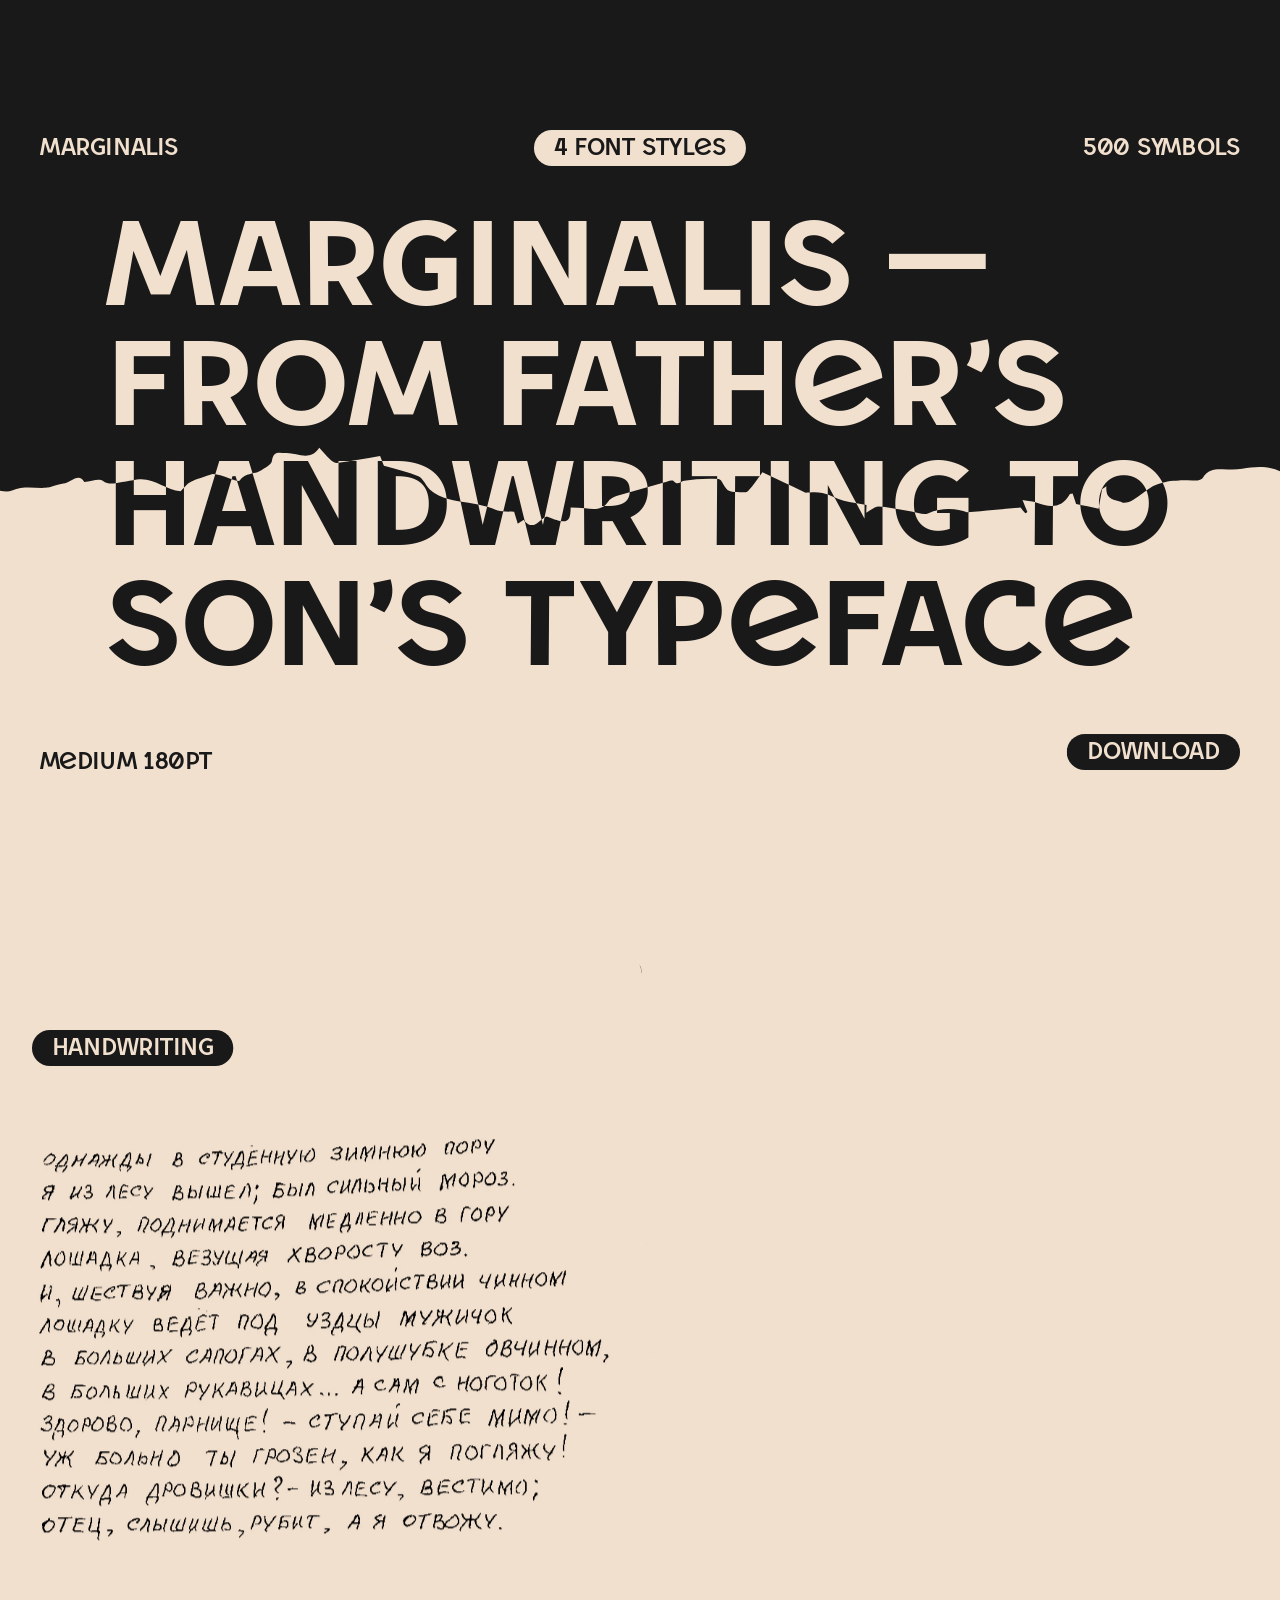
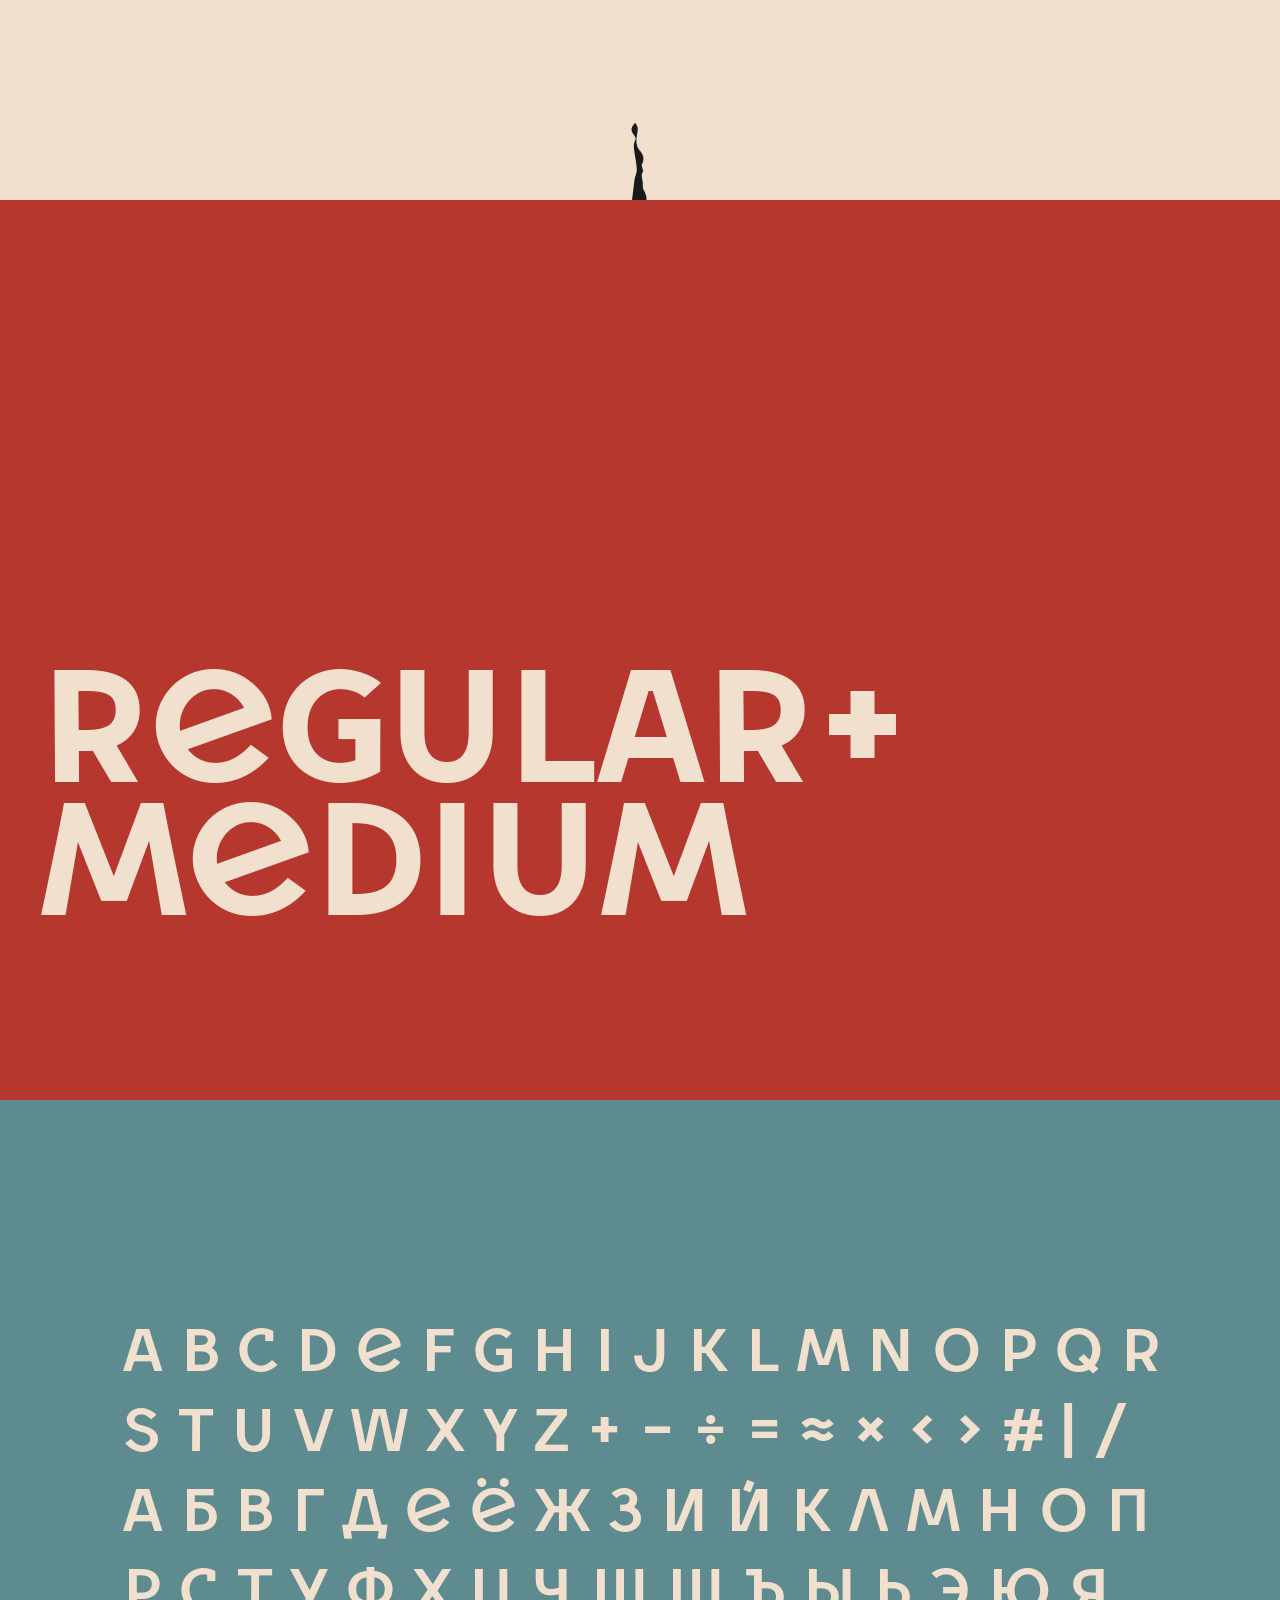
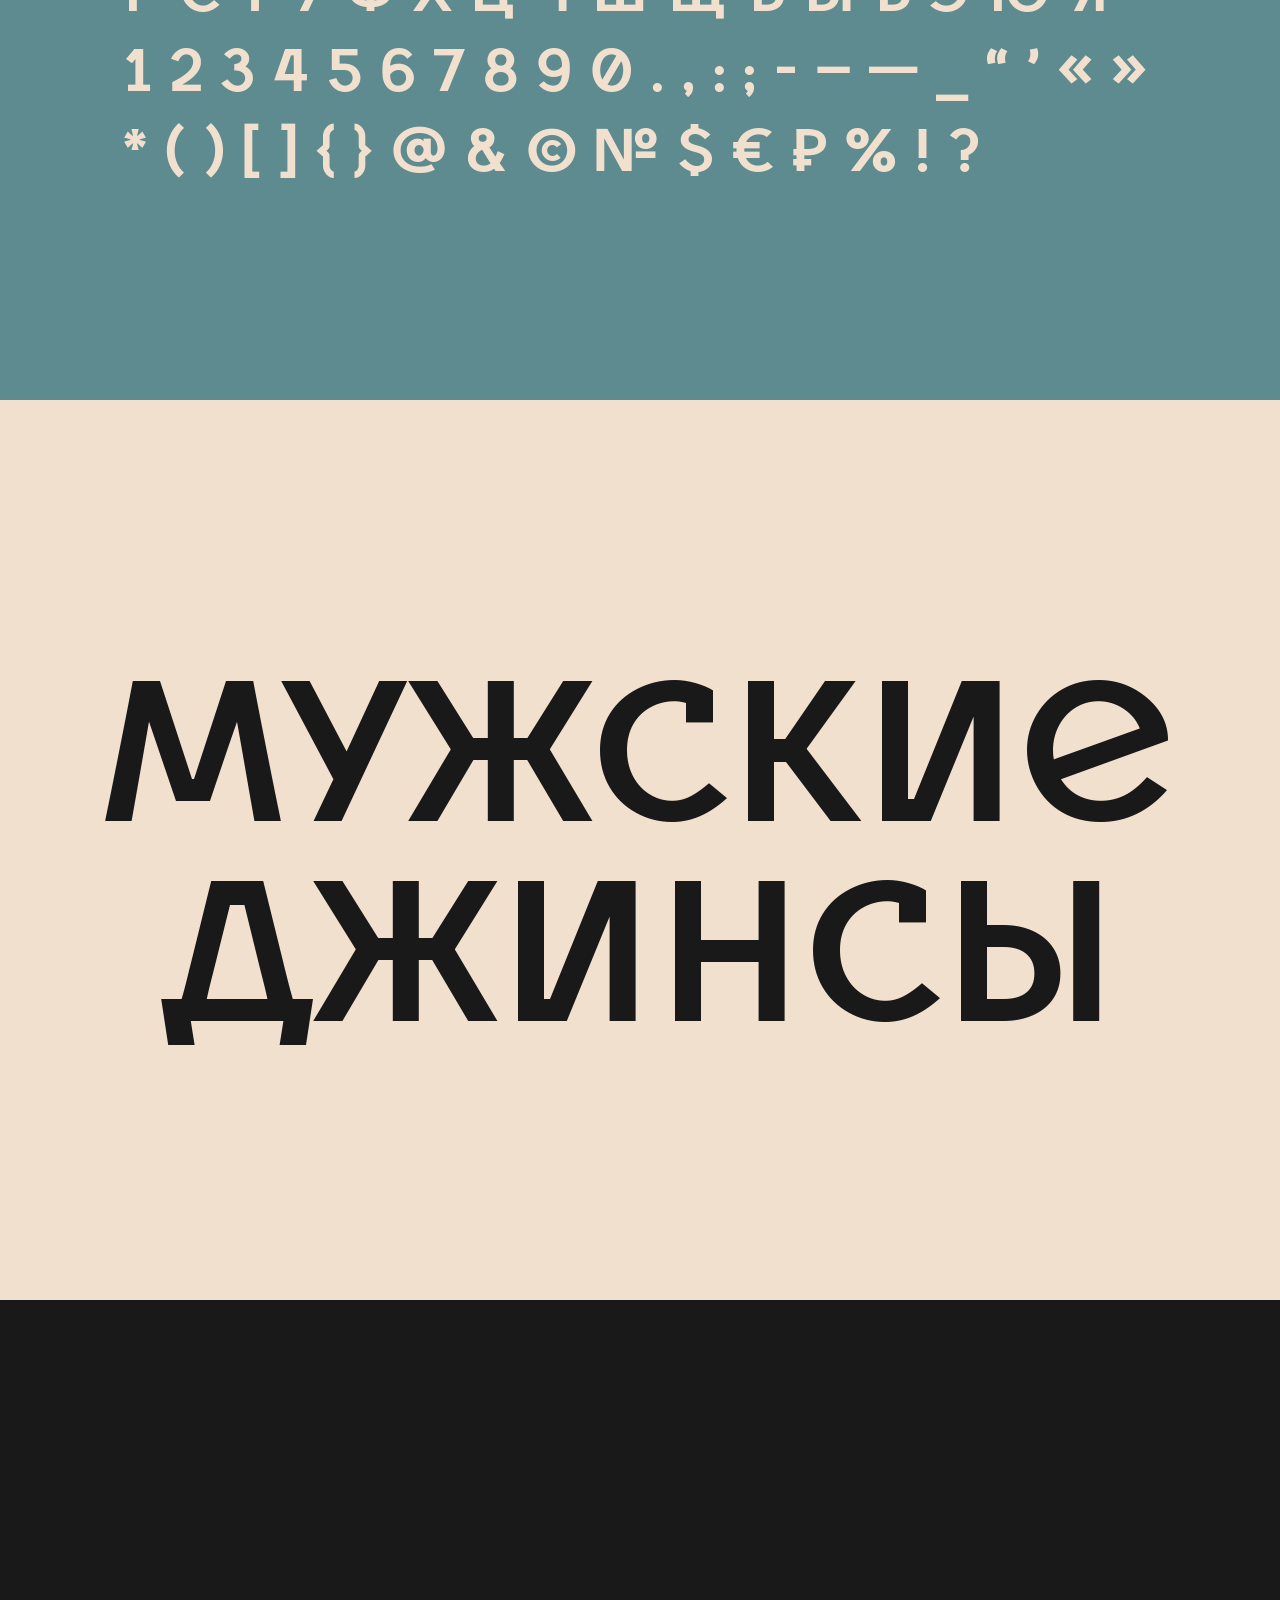
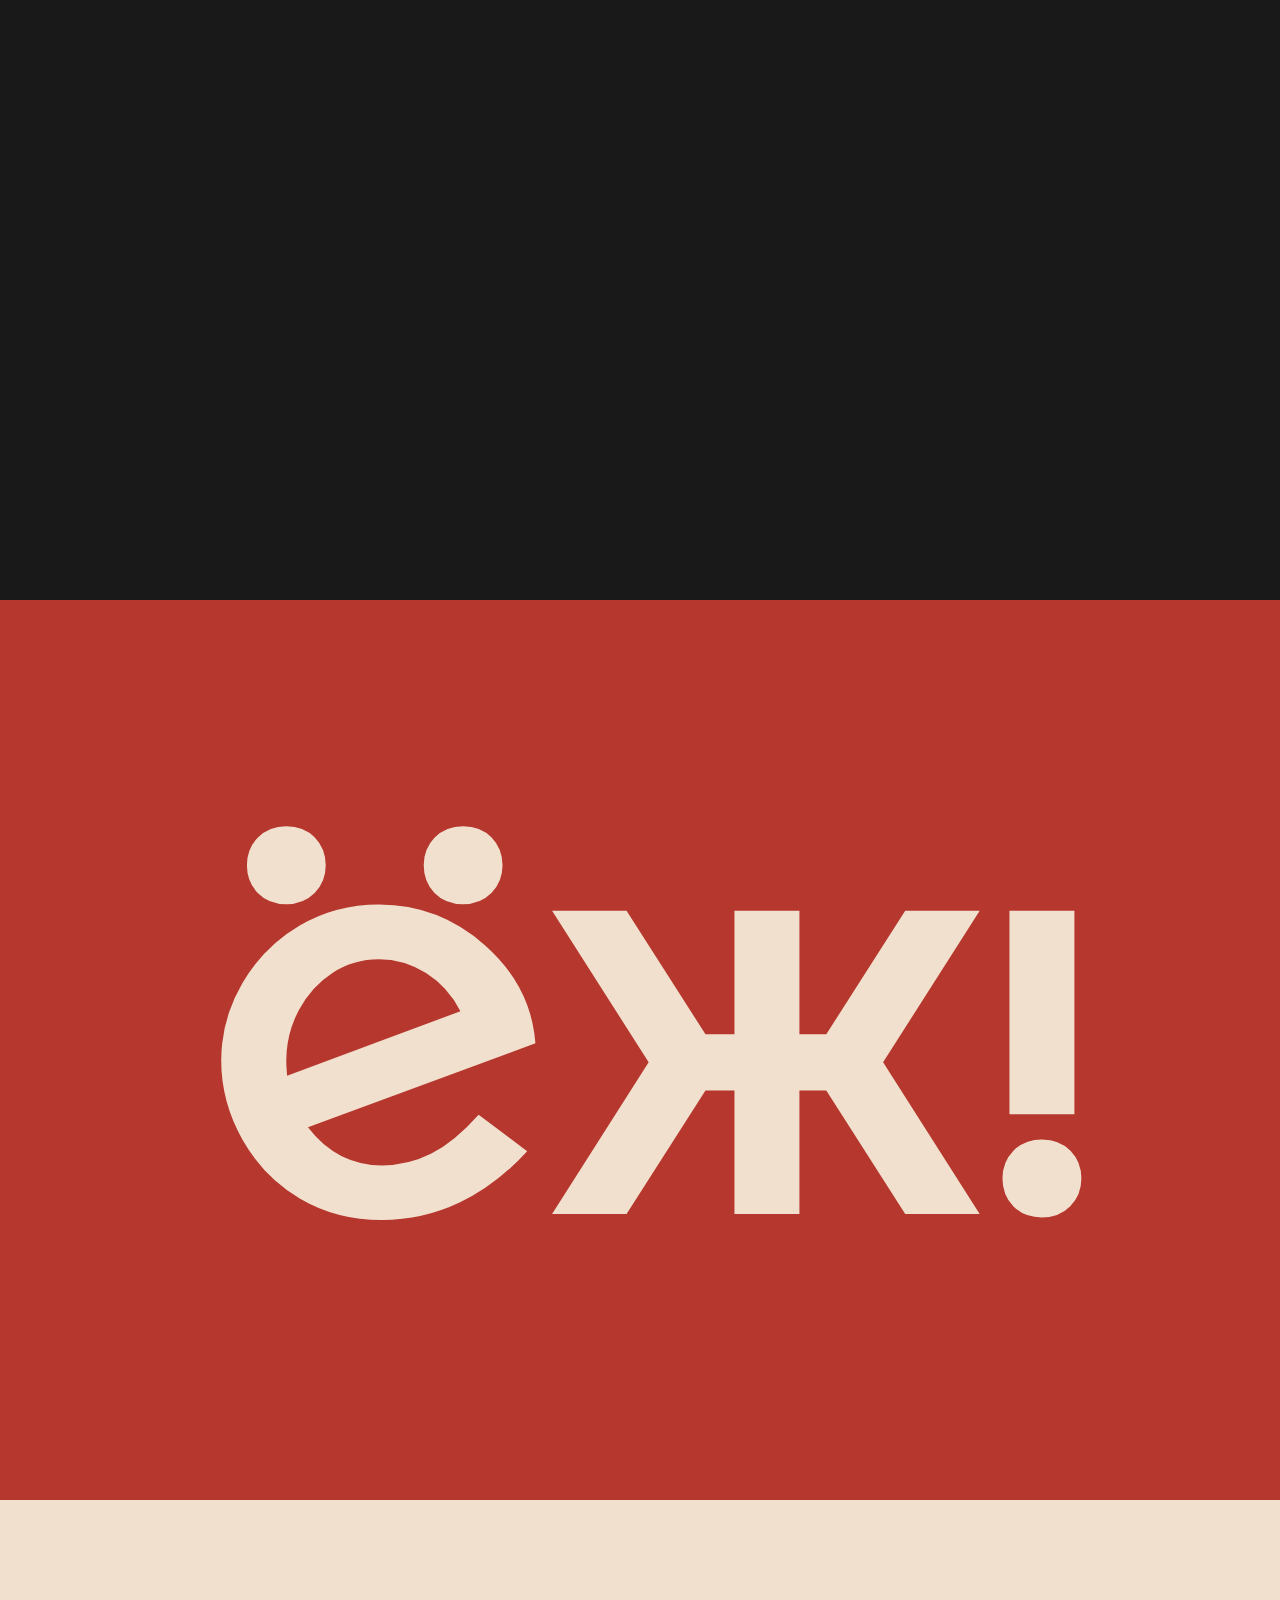
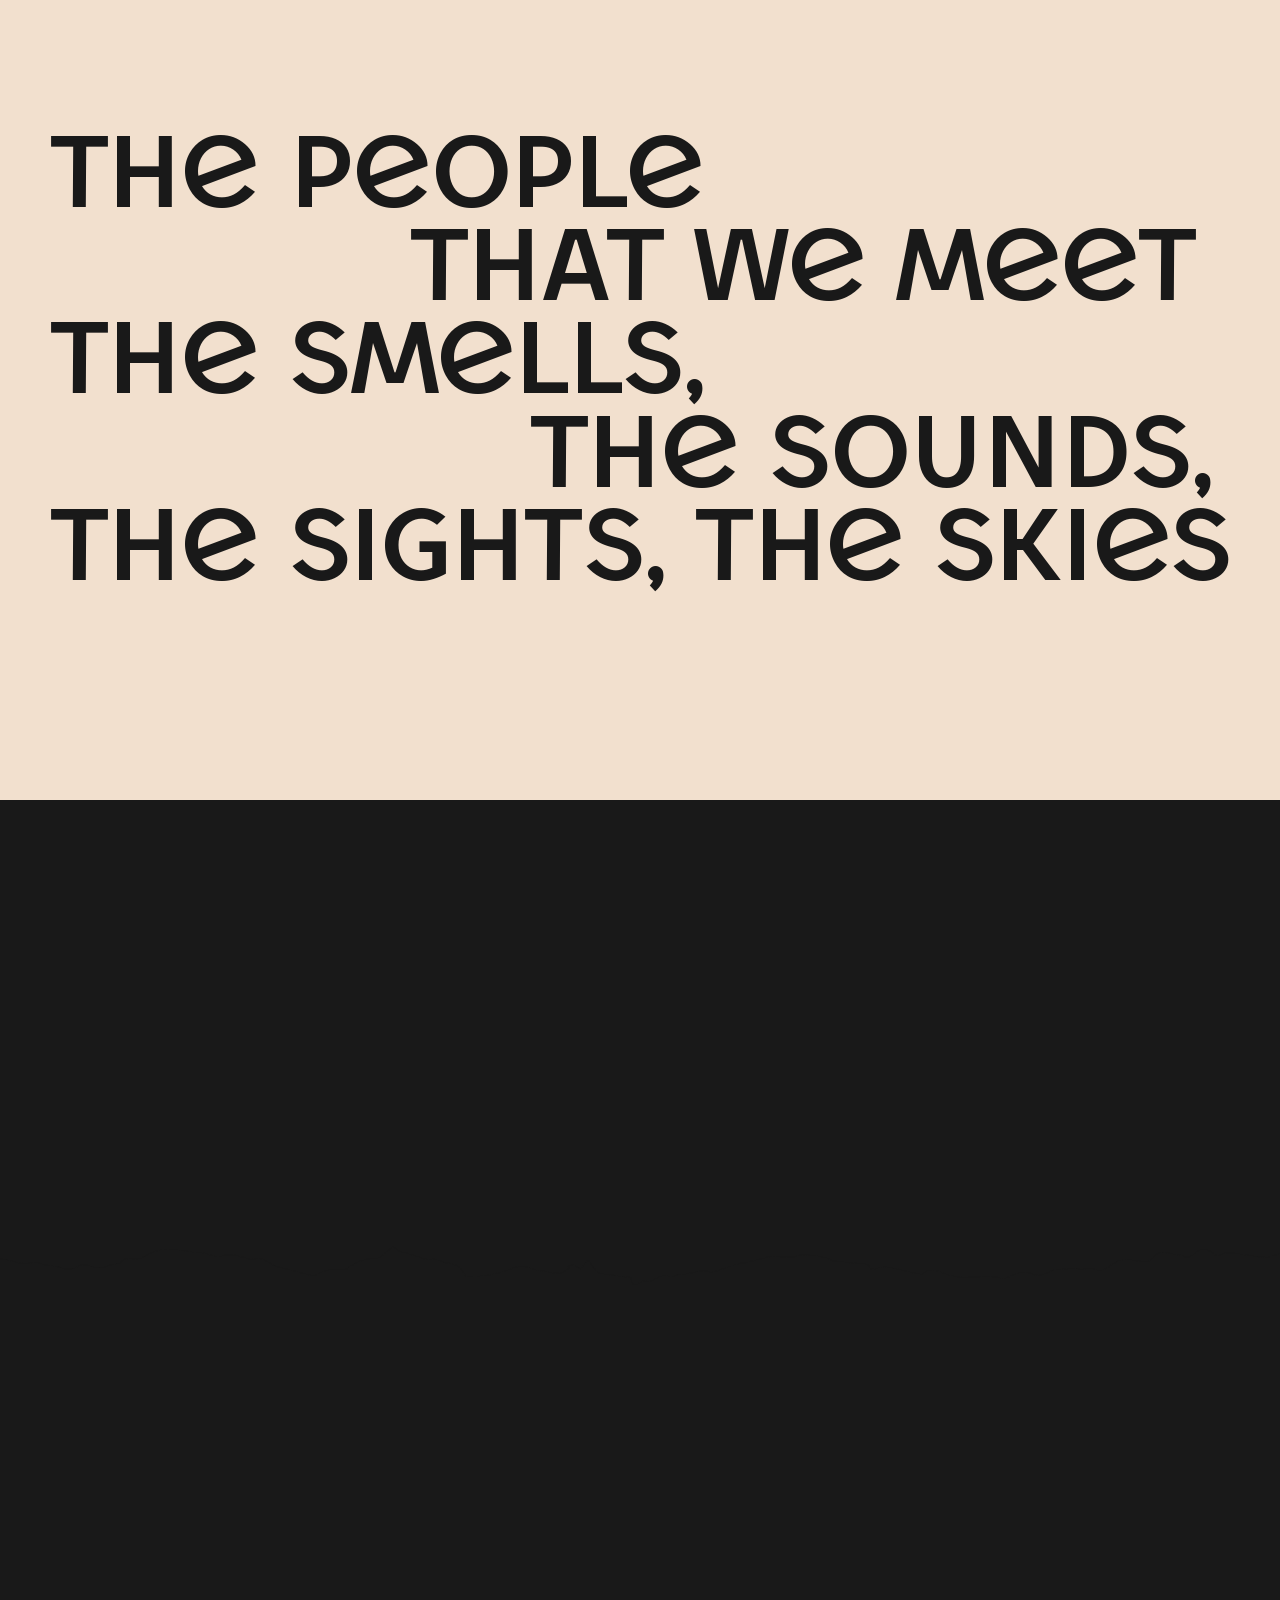
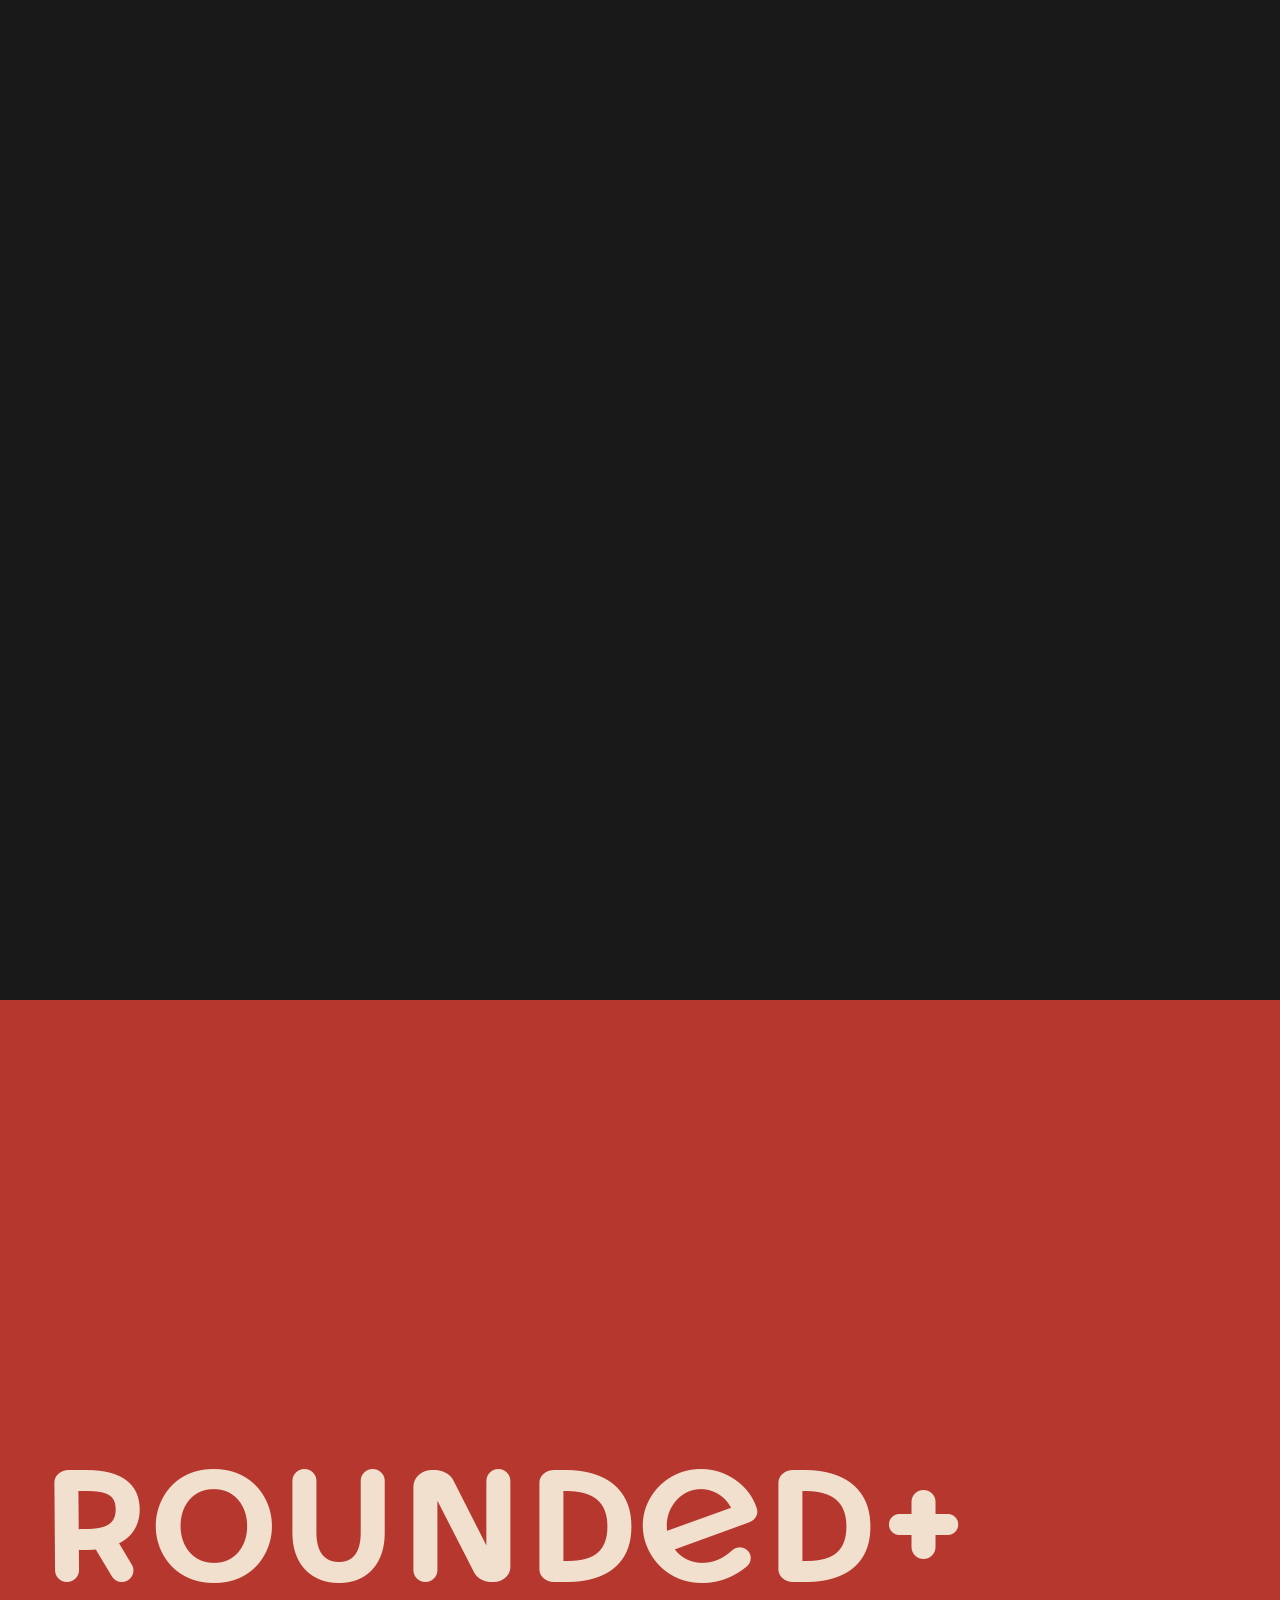
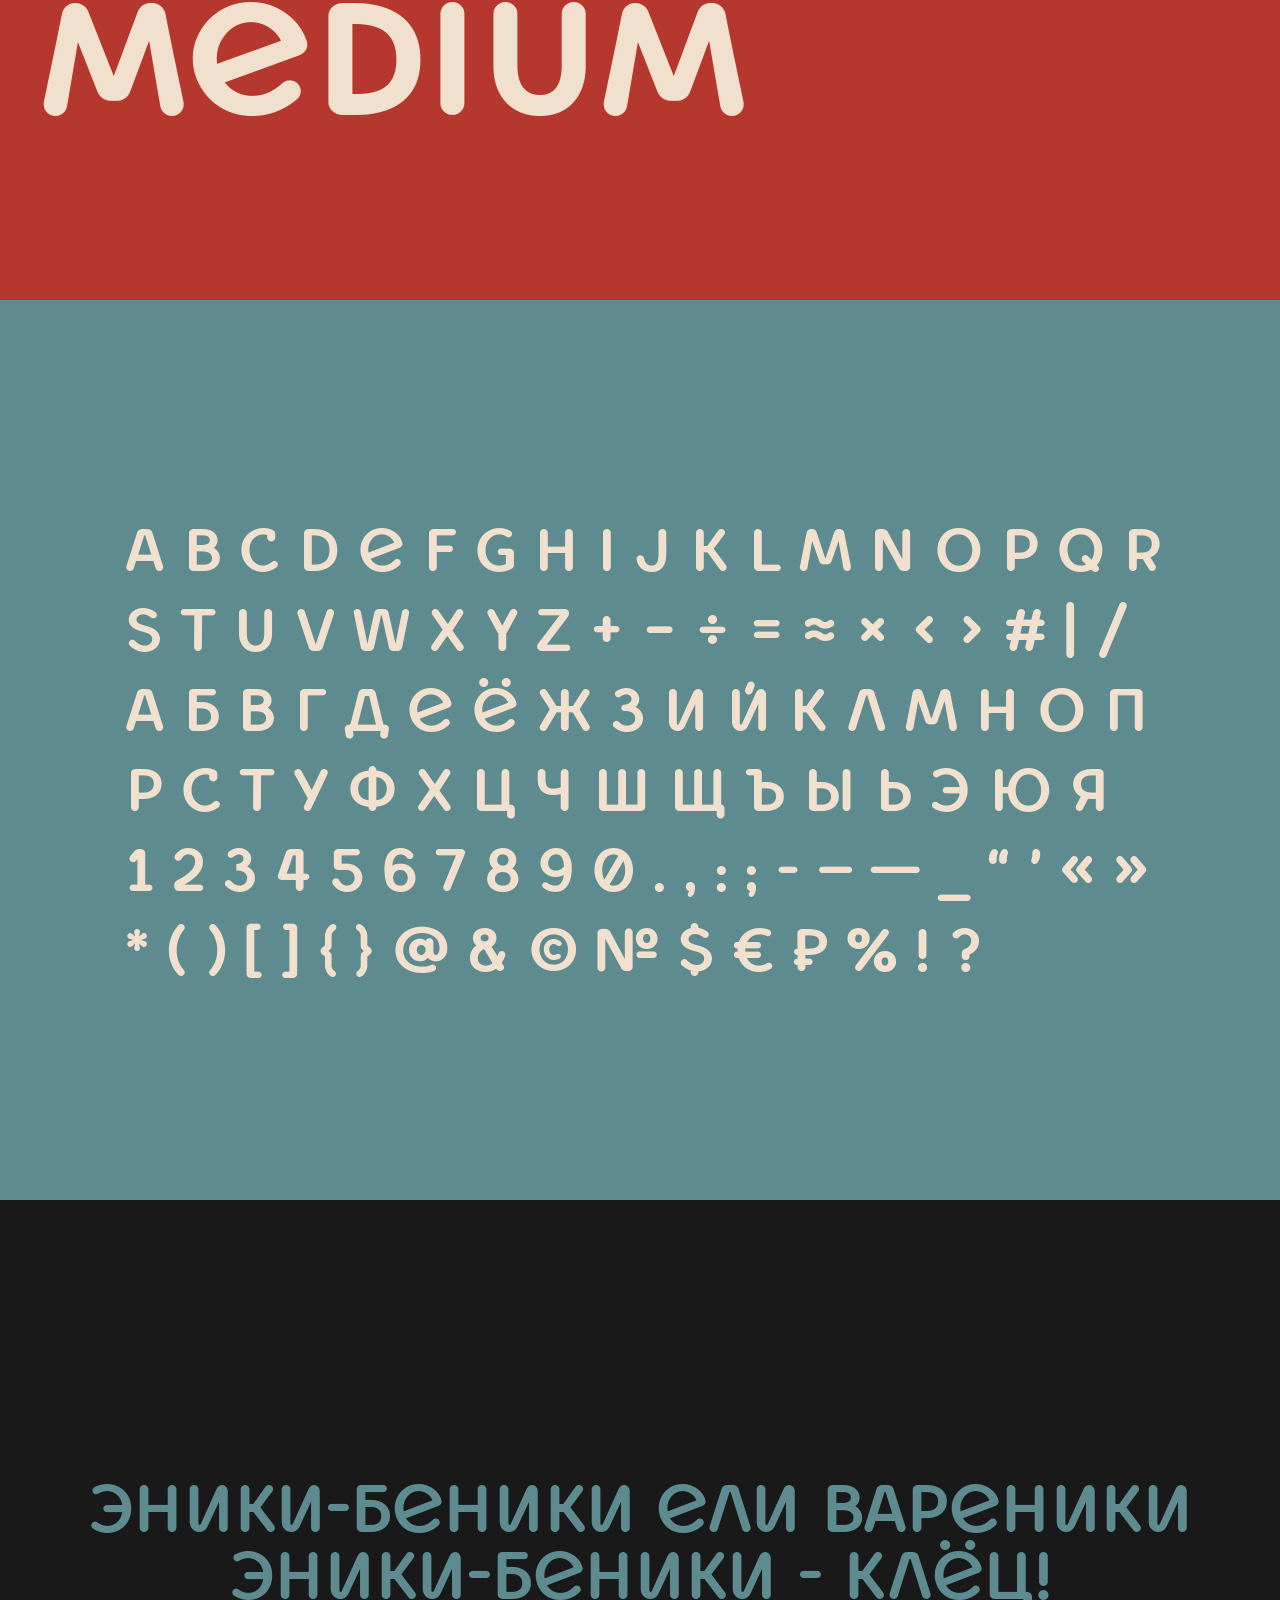
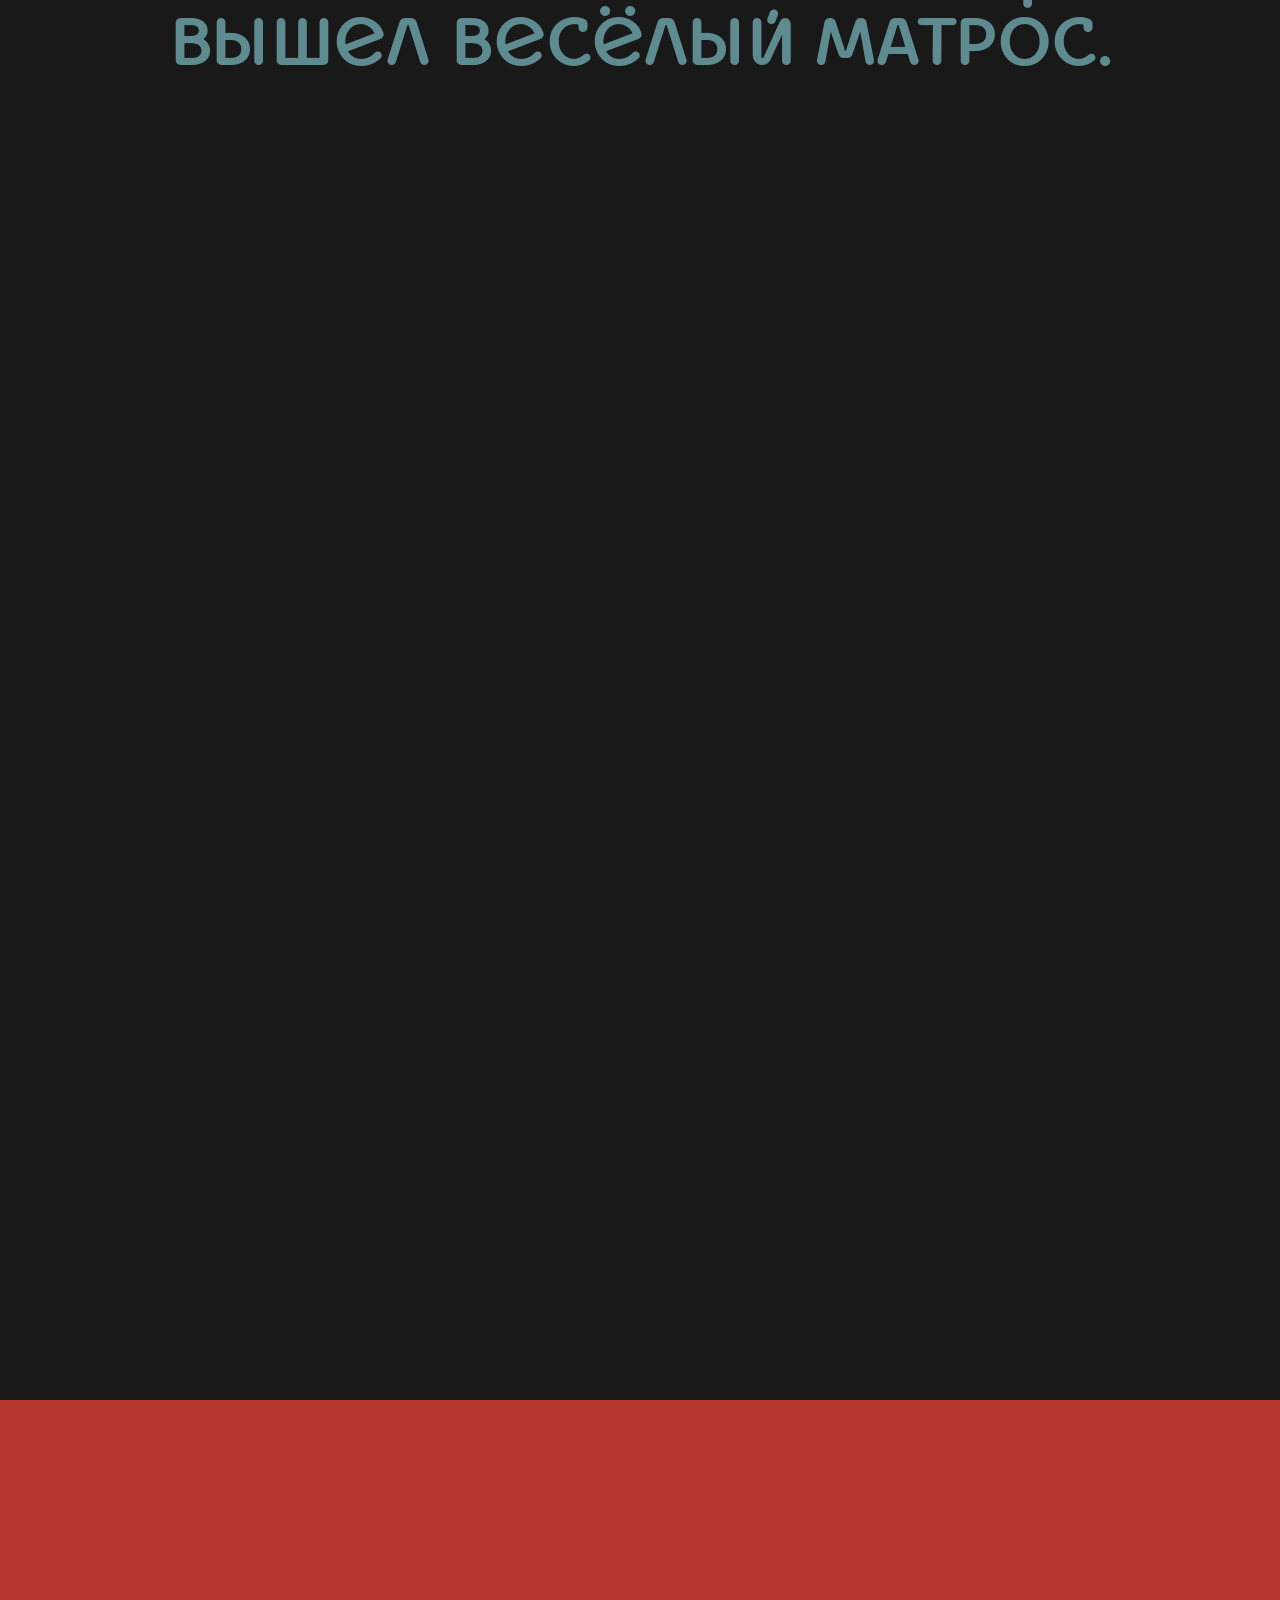
==== commit 46b4b620: "Handwriting vs Marginalis slide moves to second place Co-Authored-By: Claude Opus 5.5 <noreply@anthr" ====
--- a/index.html
+++ b/index.html
@@ -24,11 +24,11 @@
 <meta property="og:locale" content="ru_RU">
 <meta name="twitter:card" content="summary_large_image">
 <meta name="twitter:image" content="https://marginalis.art/og.jpg?v=1">
-<link rel="preload" href="fonts/Marginalis-Regular.woff2?v=20261015b" as="font" type="font/woff2" crossorigin>
-<link rel="preload" href="fonts/Marginalis-Medium.woff2?v=20261015b" as="font" type="font/woff2" crossorigin>
-<link rel="preload" href="fonts/Marginalis-Rounded.woff2?v=20261015b" as="font" type="font/woff2" crossorigin>
-<link rel="preload" href="fonts/Marginalis-RoundedMedium.woff2?v=20261015b" as="font" type="font/woff2" crossorigin>
-<link rel="stylesheet" href="styles.css?v=20261015b">
+<link rel="preload" href="fonts/Marginalis-Regular.woff2?v=20261016" as="font" type="font/woff2" crossorigin>
+<link rel="preload" href="fonts/Marginalis-Medium.woff2?v=20261016" as="font" type="font/woff2" crossorigin>
+<link rel="preload" href="fonts/Marginalis-Rounded.woff2?v=20261016" as="font" type="font/woff2" crossorigin>
+<link rel="preload" href="fonts/Marginalis-RoundedMedium.woff2?v=20261016" as="font" type="font/woff2" crossorigin>
+<link rel="stylesheet" href="styles.css?v=20261016">
 <script>document.documentElement.classList.add('js')</script>
 </head>
 <body>
@@ -43,7 +43,7 @@
 <!-- 1 -->
 <section class="slide" id="s1" aria-label="Marginalis — from father’s handwriting to son’s typeface">
   <div class="stage">
-    <img class="abs paper" src="assets/s1-paper.svg?v=20261015b" alt="">
+    <img class="abs paper" src="assets/s1-paper.svg?v=20261016" alt="">
     <h1 class="abs t title w-medium c-dark">
       <span class="ln a" style="--d:.1s">Marginalis —</span>
       <span class="ln a" style="--d:.22s">from father’s </span>
@@ -56,7 +56,7 @@
       <span class="ln a" style="--d:.34s">handwriting to</span>
       <span class="ln a" style="--d:.46s">son’s typeface</span>
     </div>
-    <p class="abs t lbl c-dark a" style="left:60px;top:996px;--d:2.2s" data-m="top:1830px">medium 180pt</p>
+    <p class="abs t lbl c-dark a" style="left:60px;top:996px;--d:2.2s" data-m="top:1814px">medium 180pt</p>
     <p class="abs t lbl c-cream a" style="right:60px;top:75px;--anim:fadeDown;--d:.5s">500 symbols</p>
     <div class="chip bg-cream a" style="left:959.59px;top:60px;transform:translateX(-50%);--anim:fadeDown;--d:.35s" data-m="left:60px;top:150px;transform:none"><span class="c-dark">4 font styles</span></div>
     <p class="abs t lbl c-cream a" style="left:60px;top:75px;--anim:fadeDown;--d:.2s">Marginalis</p>
@@ -72,177 +72,23 @@
   </div>
 </section>
 
-<!-- 2 -->
-<section class="slide" id="s2" aria-label="Part 1: regular + medium">
-  <div class="stage" style="background:var(--red)">
-    <h2 class="abs t w-medium c-cream" data-split style="left:60px;bottom:142px;font-size:240px;line-height:200px;--base:.3s;--step:.05s" data-m="bottom:300px;font-size:172px;line-height:165px"><span class="ln">regular+</span><span class="ln">medium</span></h2>
-    <p class="abs t lbl c-cream a" style="left:60px;top:996px;--d:1s" data-m="top:1830px">Marginalis medium 240pt</p>
-    <p class="abs t c-cream a" style="left:60px;top:60px;font-size:45px;line-height:140px;--anim:fadeDown">part 1:</p>
-    <div class="rb clip a" data-m="auto" style="left:1574px;top:643px;width:182.638px;height:77.412px;--anim:fly;--fx:500px;--fy:-200px;--fr:220deg;--dur:1.1s;--d:.5s"><div style="transform:rotate(96.75deg)"><img src="assets/s2-clip63.svg?v=20261015b" alt=""></div></div>
-    <div class="rb clip a" data-m="auto" style="left:316px;top:196px;width:181.984px;height:74.441px;--anim:fly;--fx:-200px;--fy:-500px;--fr:-200deg;--dur:1.1s;--d:.35s"><div style="transform:rotate(-84.25deg)"><img src="assets/s2-clip67.svg?v=20261015b" alt=""></div></div>
-    <div class="rb clip a" data-m="auto" style="left:97px;top:123px;width:186.097px;height:110.235px;--anim:fly;--fx:-400px;--fy:-300px;--fr:180deg;--dur:1.1s;--d:.2s"><div style="transform:rotate(-108.49deg)"><img src="assets/s2-clip65.svg?v=20261015b" alt=""></div></div>
-    <div class="rb clip a" data-m="auto" style="left:1730px;top:378px;width:137.138px;height:182.176px;--anim:fly;--fx:400px;--fy:-400px;--fr:-160deg;--dur:1.1s;--d:.45s"><div style="transform:rotate(29.63deg)"><img src="assets/s2-clip68.svg?v=20261015b" alt=""></div></div>
-    <div class="rb clip a" data-m="auto" style="left:1750px;top:893px;width:170.171px;height:160.438px;--anim:fly;--fx:300px;--fy:400px;--fr:200deg;--dur:1.1s;--d:.6s"><div style="transform:rotate(48.28deg)"><img src="assets/s2-clip64.svg?v=20261015b" alt=""></div></div>
-    <div class="rb clip a" data-m="auto" style="left:97px;top:233px;width:170.171px;height:160.438px;--anim:fly;--fx:-500px;--fy:100px;--fr:-240deg;--dur:1.1s;--d:.3s"><div style="transform:rotate(48.28deg)"><img src="assets/s2-clip64.svg?v=20261015b" alt=""></div></div>
-  </div>
-</section>
-
-<!-- 3 -->
-<section class="slide" id="s3" aria-label="125 symbols, regular">
-  <div class="stage" style="background:var(--teal)">
-    <div class="abs t glyphs c-cream" data-split data-m="left:60px;top:330px;width:960px;font-size:66px;line-height:110px;letter-spacing:0" style="left:185px;--anim:chPop;--dur:.5s;--step:.012s;--base:.3s">
-      <span class="ln">abcdefghijklmnopqr</span>
-      <span class="ln">stuvwxyz+−÷=≈×&lt;&gt;#|/</span>
-      <span class="ln">абвгдеёжзийклмноп</span>
-      <span class="ln">рстуфхцчшщъыьэюя</span>
-      <span class="ln">1234567890.,:;-–—_“’«»</span>
-      <span class="ln">*()[]{}@&amp;©№$€₽%!?</span>
-    </div>
-    <div class="chip bg-cream a" style="left:329.59px;top:115px;transform:translateX(-50%);--anim:pop" data-m="left:70px;top:190px;transform:none"><span class="c-dark">125 symbols</span></div>
-    <p class="abs t lbl c-cream a" style="left:185px;top:937px;--d:1.6s" data-m="left:70px;top:1810px">Marginalis regular 90pt</p>
-  </div>
-</section>
-
-<!-- 4 -->
-<section class="slide" id="s4" aria-label="Details: мужские джинсы">
-  <div class="stage" style="background:var(--cream)">
-    <img class="abs a" src="assets/s4-hline.svg?v=20261015b" alt="" data-m="left:-295px;top:1077.5px" style="left:125px;top:792.5px;--anim:wipeX;--dur:1.2s;--d:.3s">
-    <img class="abs a" src="assets/s4-hline.svg?v=20261015b" alt="" data-m="left:-295px;top:958.5px" style="left:125px;top:585.5px;--anim:wipeX;--dur:1.2s;--d:.2s">
-    <img class="abs a" src="assets/s4-hline.svg?v=20261015b" alt="" data-m="left:-295px;top:877.5px" style="left:125px;top:492.5px;--anim:wipeX;--dur:1.2s;--d:.1s">
-    <img class="abs a" src="assets/s4-hline.svg?v=20261015b" alt="" data-m="left:-295px;top:758.5px" style="left:125px;top:285.5px;--anim:wipeX;--dur:1.2s;--d:0s">
-    <p class="abs t lbl c-dark a" style="left:1558px;top:169px;--anim:fadeIn;--d:2.4s" data-m="font-size:34px;line-height:44px;left:884px;top:650px"><span class="ln">unicase </span><span class="ln">e form</span></p>
-    <p class="abs t lbl c-dark a" style="left:1127px;top:169px;--anim:fadeIn;--d:2.25s" data-m="font-size:34px;line-height:44px;left:auto;right:464.7px;top:650px;text-align:right"><span class="ln">low</span><span class="ln">contrast</span></p>
-    <p class="abs t lbl c-dark a" style="left:627px;top:169px;--anim:fadeIn;--d:1.8s" data-m="font-size:34px;line-height:44px;left:auto;right:748.1px;top:650px;text-align:right"><span class="ln">letters </span><span class="ln">with crossbar</span></p>
-    <p class="abs t lbl c-dark a" style="left:1243px;bottom:170px;--anim:fadeIn;--d:2.1s" data-m="font-size:34px;line-height:44px;left:703.5px;bottom:727px"><span class="ln">vertical</span><span class="ln">terminal</span></p>
-    <p class="abs t lbl c-dark a" style="left:799px;bottom:170px;--anim:fadeIn;--d:1.95s" data-m="font-size:34px;line-height:44px;left:auto;right:650.6px;bottom:727px;text-align:right"><span class="ln">Squarish </span><span class="ln">letterforms</span></p>
-    <img class="abs a" src="assets/s4-vline.svg?v=20261015b" alt="" data-m="left:870px;top:650px" style="left:1543.5px;top:169px;--anim:wipeY;--dur:.5s;--d:2.3s">
-    <img class="abs a" src="assets/s4-vline.svg?v=20261015b" alt="" data-m="left:625.8px;top:650px" style="left:1112.5px;top:169px;--anim:wipeY;--dur:.5s;--d:2.15s">
-    <img class="abs a" src="assets/s4-vline.svg?v=20261015b" alt="" data-m="left:342.4px;top:650px" style="left:612.5px;top:169px;--anim:wipeY;--dur:.5s;--d:1.7s">
-    <img class="abs a" src="assets/s4-vline.svg?v=20261015b" alt="" data-m="left:691.5px;top:1090px" style="left:1228.5px;top:807px;--anim:wipeUp;--dur:.5s;--d:2s">
-    <img class="abs a" src="assets/s4-vline.svg?v=20261015b" alt="" data-m="left:439.9px;top:1090px" style="left:784.5px;top:807px;--anim:wipeUp;--dur:.5s;--d:1.85s">
-    <p class="abs t lbl c-dark a" style="left:125px;top:886px;--d:2.6s" data-m="left:60px;top:1700px">Marginalis regular 300pt</p>
-    <h2 class="abs t c-dark" data-split style="left:960px;top:285.5px;transform:translateX(-50%);font-size:300px;line-height:300px;text-align:center;--base:.6s;--step:.05s" data-m="left:540px;top:760px;font-size:170px;line-height:200px">
-      <span class="ln">мужские</span><span class="ln">джинсы</span>
-    </h2>
-    <img class="abs a" src="assets/s4-circle.svg?v=20261015b" alt="" data-m="left:341.7px;top:762px;transform:scale(.5667)" style="left:654px;top:333px;--anim:pop;--d:1.6s">
-    <img class="abs a" src="assets/s4-circle.svg?v=20261015b" alt="" data-m="left:714.8px;top:893.5px;transform:scale(.5667)" style="left:1312px;top:565px;--anim:pop;--d:1.75s">
-    <img class="abs a" src="assets/s4-circle.svg?v=20261015b" alt="" data-m="left:406.8px;top:973.4px;transform:scale(.5667)" style="left:769px;top:706px;--anim:pop;--d:1.9s">
-  </div>
-</section>
-
-<!-- 5 -->
-<section class="slide" id="s5" aria-label="Back home — collage">
-  <div class="stage" style="background:var(--dark)">
-    <div class="beads" style="position:absolute;inset:0;pointer-events:none" data-m="transform:translate(-689.8px,726.5px)">
-      <img class="abs a" src="assets/s5-bead.svg?v=20261015b" alt="" style="left:1236px;top:808px;--anim:pop;--dur:.4s;--d:1.6s">
-      <img class="abs a" src="assets/s5-bead.svg?v=20261015b" alt="" style="left:1252px;top:819px;--anim:pop;--dur:.4s;--d:1.64s">
-      <img class="abs a" src="assets/s5-bead.svg?v=20261015b" alt="" style="left:1265px;top:832px;--anim:pop;--dur:.4s;--d:1.68s">
-      <img class="abs a" src="assets/s5-bead.svg?v=20261015b" alt="" style="left:1277px;top:847px;--anim:pop;--dur:.4s;--d:1.72s">
-      <img class="abs a" src="assets/s5-bead.svg?v=20261015b" alt="" style="left:1280px;top:866px;--anim:pop;--dur:.4s;--d:1.76s">
-      <img class="abs a" src="assets/s5-bead.svg?v=20261015b" alt="" style="left:1280px;top:885px;--anim:pop;--dur:.4s;--d:1.8s">
-      <img class="abs a" src="assets/s5-bead.svg?v=20261015b" alt="" style="left:1277px;top:904px;--anim:pop;--dur:.4s;--d:1.84s">
-      <img class="abs a" src="assets/s5-bead.svg?v=20261015b" alt="" style="left:1267px;top:921px;--anim:pop;--dur:.4s;--d:1.88s">
-      <img class="abs a" src="assets/s5-bead.svg?v=20261015b" alt="" style="left:1253px;top:933px;--anim:pop;--dur:.4s;--d:1.92s">
-      <img class="abs a" src="assets/s5-bead.svg?v=20261015b" alt="" style="left:1238px;top:943px;--anim:pop;--dur:.4s;--d:1.96s">
-      <img class="abs a" src="assets/s5-bead.svg?v=20261015b" alt="" style="left:1223px;top:953px;--anim:pop;--dur:.4s;--d:2s">
-      <img class="abs a" src="assets/s5-bead.svg?v=20261015b" alt="" style="left:1206px;top:963px;--anim:pop;--dur:.4s;--d:2.04s">
-      <img class="abs a" src="assets/s5-bead.svg?v=20261015b" alt="" style="left:1190px;top:973px;--anim:pop;--dur:.4s;--d:2.08s">
-      <img class="abs a" src="assets/s5-bead.svg?v=20261015b" alt="" style="left:1172px;top:973px;--anim:pop;--dur:.4s;--d:2.12s">
-      <img class="abs a" src="assets/s5-bead.svg?v=20261015b" alt="" style="left:1155px;top:966px;--anim:pop;--dur:.4s;--d:2.16s">
-      <img class="abs a" src="assets/s5-bead.svg?v=20261015b" alt="" style="left:1148px;top:948px;--anim:pop;--dur:.4s;--d:2.2s">
-      <img class="abs a" src="assets/s5-bead.svg?v=20261015b" alt="" style="left:1148px;top:931px;--anim:pop;--dur:.4s;--d:2.24s">
-      <img class="abs a" src="assets/s5-bead.svg?v=20261015b" alt="" style="left:1152px;top:913px;--anim:pop;--dur:.4s;--d:2.28s">
-      <img class="abs a" src="assets/s5-bead.svg?v=20261015b" alt="" style="left:1155px;top:896px;--anim:pop;--dur:.4s;--d:2.32s">
-    </div>
-    <div class="rb a" data-drag data-m="left:379.2px;top:1333.5px;transform:scale(1.12)" style="left:1069px;top:607px;width:480.965px;height:277.535px;--anim:pop;--d:1.3s">
-      <img class="sticker-img" src="assets/s5-sticker.webp?v=20261015b" alt="back home" style="position:absolute;left:-60px;top:-60px;width:600px;height:397px">
-    </div>
-    <div class="rb a" data-drag="big" data-m="left:111.8px;top:556.5px;transform:scale(.93)" style="left:495.13px;top:74.22px;width:958.135px;height:606.674px;--anim:drop;--fy:-220px;--fr:6deg;--d:.1s">
-      <div class="photo-frame" style="transform:rotate(2deg)">
-        <div class="abs" style="left:-.16px;top:-440.75px;width:901.628px;height:1352.276px">
-          <img class="abs" src="assets/s5-photo1.webp?v=20261015b" alt="" style="inset:0;width:100%;height:100%;object-fit:cover">
-          <img class="abs" src="assets/s5-photo2.webp?v=20261015b" alt="" style="inset:0;width:100%;height:100%;object-fit:cover;object-position:bottom">
-        </div>
-      </div>
-    </div>
-    <div class="stamp a" data-drag data-m="transform:scale(.75) translate(-863.8px,47.6px);transform-origin:783.2px 334.6px" style="position:absolute;inset:0;pointer-events:none;--anim:drop;--fx:200px;--fy:-200px;--fr:14deg;--d:.35s">
-      <img class="abs" src="assets/s5-stamp-paper.svg?v=20261015b" alt="" style="left:1434px;top:33px">
-      <div class="rb" style="left:1596.47px;top:111.05px;width:136.337px;height:156.914px;transform:translateX(-50%)"><p class="t" style="transform:rotate(9.41deg);font-size:200px;line-height:300px;color:transparent;-webkit-text-stroke:5px var(--dark)">5</p></div>
-      <div class="rb" style="left:1724.26px;top:123.93px;width:140.878px;height:56.922px;transform:translateX(-50%)"><p class="t c-dark" style="transform:rotate(9.41deg);font-size:50px;line-height:300px">euro</p></div>
-      <div class="rb" style="left:1498.23px;top:396.16px;width:168.502px;height:61.499px"><p class="t c-dark" style="transform:rotate(9.41deg);font-size:50px;line-height:300px">stamp</p></div>
-      <div class="rb" style="left:1514.3px;top:153.79px;width:266.801px;height:266.801px"><div style="width:232px;height:232px;transform:rotate(9.41deg)"><img src="assets/s5-stamp-arrow.svg?v=20261015b" alt="" style="position:absolute;left:-2.5px;top:-2.5px"></div></div>
-    </div>
-    <div class="rb clip a" data-drag data-m="display:none" style="left:213px;top:277px;width:160.929px;height:169.775px;--anim:fly;--fx:-400px;--fy:-200px;--d:.9s"><div style="transform:rotate(42.02deg)"><img src="assets/s5-clip60.svg?v=20261015b" alt=""></div></div>
-    <div class="rb clip a" data-drag data-m="left:73.4px;top:1678.1px" style="left:67px;top:896px;width:185.628px;height:119.095px;--anim:fly;--fx:-300px;--fy:300px;--d:1s"><div style="transform:rotate(111.95deg)"><img src="assets/s5-clip61.svg?v=20261015b" alt=""></div></div>
-    <div class="rb clip a" data-drag data-m="left:807.8px;top:1214.3px" style="left:1678px;top:559px;width:184.332px;height:86.618px;--anim:fly;--fx:400px;--fy:0px;--d:1.05s"><div style="transform:rotate(99.91deg) scaleY(-1)"><img src="assets/s5-clip65.svg?v=20261015b" alt=""></div></div>
-    <div class="rb clip a" data-drag data-m="display:none" style="left:301px;top:917px;width:182.638px;height:77.412px;--anim:fly;--fx:-100px;--fy:400px;--d:1.1s"><div style="transform:rotate(96.75deg)"><img src="assets/s5-clip63.svg?v=20261015b" alt=""></div></div>
-    <div class="rb clip a" data-drag data-m="left:145.9px;top:1491.3px" style="left:135px;top:727px;width:120.405px;height:185.497px;--anim:fly;--fx:-400px;--fy:100px;--d:1.15s"><div style="transform:rotate(-22.48deg)"><img src="assets/s5-clip62.svg?v=20261015b" alt=""></div></div>
-    <div class="rb clip a" data-drag data-m="left:878.1px;top:1726.0px" style="left:1732px;top:855px;width:170.171px;height:160.438px;--anim:fly;--fx:300px;--fy:400px;--d:1.2s"><div style="transform:rotate(48.28deg)"><img src="assets/s5-clip64.svg?v=20261015b" alt=""></div></div>
-    <div class="rb a" data-drag="big" data-m="left:71.4px;top:859.3px;transform:scale(1.19)" style="left:293px;top:435px;width:747.609px;height:503.096px;--anim:drop;--fx:-160px;--fy:200px;--fr:-12deg;--d:.6s">
-      <div class="card-house" style="transform:rotate(5.88deg)">
-        <img class="abs" src="assets/s5-house.svg?v=20261015b" alt="" style="left:20px;top:109px">
-        <p class="abs t lbl c-dark" style="left:20px;bottom:20px;line-height:33px"><span class="ln">english school</span><span class="ln">lessons</span></p>
-        <p class="abs t lbl c-dark" style="right:20px;bottom:20px">07 pm</p>
-        <p class="abs t lbl c-dark" style="right:577px;bottom:389px">09 am</p>
-        <img class="abs" src="assets/s5-roof.svg?v=20261015b" alt="" style="left:31px;top:18px">
-        <img class="abs" src="assets/s5-window.svg?v=20261015b" alt="" style="left:109.5px;top:158.5px">
-        <img class="abs" src="assets/s5-door.svg?v=20261015b" alt="" style="left:232.5px;top:158.5px">
-        <img class="abs" src="assets/s5-chimney.svg?v=20261015b" alt="" style="left:405.5px;top:39.5px">
-        <img class="abs" src="assets/s5-window.svg?v=20261015b" alt="" style="left:421.5px;top:158.5px">
-        <img class="abs" src="assets/s5-smoke.svg?v=20261015b" alt="" style="left:488.07px;top:15.68px">
-      </div>
-    </div>
-    <img class="abs a" data-drag data-m="display:none" src="assets/s5-tape-bottom.svg?v=20261015b" alt="" style="left:557px;top:878px;--anim:stick;--dur:.75s;--ez:cubic-bezier(.3,.7,.2,1);--fr:-9deg;--d:1.45s">
-    <div class="rb dot a" data-drag data-m="left:59.4px;top:330.7px;transform:scale(1.1)" style="left:37px;top:80px;width:123px;height:123px;--anim:pop;--d:1.5s"><div><img src="assets/s5-dot-teal.svg?v=20261015b" alt=""><span class="t c-cream">3</span></div></div>
-    <div class="rb dot a" data-drag data-m="display:none" style="left:214px;top:539px;width:123px;height:123px;--anim:pop;--d:1.55s"><div><img src="assets/s5-dot-teal.svg?v=20261015b" alt=""><span class="t c-cream">1</span></div></div>
-    <div class="rb dot a" data-drag data-m="left:592.2px;top:39.6px;transform:scale(1.1)" style="left:1806px;top:173px;width:159.407px;height:159.407px;--anim:pop;--d:1.6s"><div style="transform:rotate(21.41deg)"><img src="assets/s5-dot-teal.svg?v=20261015b" alt=""><span class="t c-cream">3</span></div></div>
-    <div class="rb dot a" data-drag data-m="left:155.1px;top:352.2px;transform:scale(1.1)" style="left:119px;top:97px;width:156.896px;height:156.896px;--anim:pop;--d:1.65s"><div style="transform:rotate(-19.42deg)"><img src="assets/s5-dot-red.svg?v=20261015b" alt=""><span class="t c-cream">5</span></div></div>
-    <div class="rb dot a" data-drag data-m="left:748.7px;top:1605.7px;transform:scale(1.25)" style="left:1604px;top:786px;width:156.896px;height:156.896px;--anim:pop;--d:1.7s"><div style="transform:rotate(-19.42deg)"><img src="assets/s5-dot-red.svg?v=20261015b" alt=""><span class="t c-cream">5</span></div></div>
-    <div class="rb dot a" data-drag data-m="left:73.7px;top:539.7px;transform:scale(1.1)" style="left:46.31px;top:263.31px;width:163.184px;height:163.184px;--anim:pop;--d:1.75s"><div style="transform:rotate(24.74deg)"><img src="assets/s5-dot-cream.svg?v=20261015b" alt=""><span class="t c-red">8</span></div></div>
-    <div class="rb dot a" data-drag data-m="left:226.3px;top:256.0px;transform:scale(1.1)" style="left:184px;top:11px;width:138.15px;height:138.15px;--anim:pop;--d:1.8s"><div style="transform:rotate(7.58deg)"><img src="assets/s5-dot-cream.svg?v=20261015b" alt=""><span class="t c-dark">4</span></div></div>
-    <div class="rb dot a" data-drag data-m="left:638.6px;top:1693.2px;transform:scale(1.25)" style="left:1519px;top:859px;width:138.15px;height:138.15px;--anim:pop;--d:1.85s"><div style="transform:rotate(7.58deg)"><img src="assets/s5-dot-cream.svg?v=20261015b" alt=""><span class="t c-dark">6</span></div></div>
-    <img class="abs a" data-drag data-m="left:496.8px;top:553.8px;transform:rotate(9.33deg)" src="assets/s5-tape1.svg?v=20261015b" alt="" style="left:1189.93px;top:277.38px;transform:rotate(9.33deg);--anim:stick;--dur:.75s;--ez:cubic-bezier(.3,.7,.2,1);--fr:7deg;--d:1.1s">
-    <div class="rb dot a" data-drag data-m="left:513.6px;top:131.2px;transform:scale(1.1)" style="left:1737px;top:260px;width:127.033px;height:127.033px;--anim:pop;--d:1.9s"><div style="transform:rotate(1.91deg)"><img src="assets/s5-dot-red.svg?v=20261015b" alt=""><span class="t c-cream">2</span></div></div>
-    <img class="abs a" data-drag data-m="display:none" src="assets/s5-tape2.svg?v=20261015b" alt="" style="left:693.19px;top:449.53px;transform:rotate(11.86deg);--anim:stick;--dur:.75s;--ez:cubic-bezier(.3,.7,.2,1);--fr:-5deg;--d:1.2s">
-    <img class="abs a" data-drag data-m="display:none" src="assets/s5-tape3.svg?v=20261015b" alt="" style="left:913px;top:569.1px;--anim:stick;--dur:.75s;--ez:cubic-bezier(.3,.7,.2,1);--fr:10deg;--d:1.3s">
-    <img class="abs a" data-drag src="assets/s5-tape4.svg?v=20261015b" alt="" data-m="left:-62.9px;top:786.4px;transform:rotate(-27.85deg) scale(1.12)" style="left:72.39px;top:133.11px;transform:rotate(-27.85deg);--anim:stick;--dur:.75s;--ez:cubic-bezier(.3,.7,.2,1);--fr:-7deg;--d:.9s">
-    <img class="abs a" data-drag src="assets/s5-tape5.svg?v=20261015b" alt="" data-m="display:none" style="left:265.9px;top:131px;--anim:stick;--dur:.75s;--ez:cubic-bezier(.3,.7,.2,1);--fr:6deg;--d:1s">
-    <img class="abs a" data-drag data-m="left:412.7px;top:486.1px;transform:rotate(13.88deg)" src="assets/s5-tape6.svg?v=20261015b" alt="" style="left:1317.79px;top:384.89px;transform:rotate(13.88deg);--anim:stick;--dur:.75s;--ez:cubic-bezier(.3,.7,.2,1);--fr:-10deg;--d:1.25s">
-    <button class="chip hint bg-cream a" type="button" style="left:960px;top:36px;transform:translateX(-50%);--anim:fadeIn;--d:2.6s" data-m="left:540px;top:1830px"><span class="c-dark">можно перетащить</span></button>
-  </div>
-</section>
-
-<!-- 6 -->
-<section class="slide" id="s6" aria-label="ёж!">
-  <div class="stage" style="background:var(--red)">
-    <h2 class="abs t w-medium c-cream" data-split data-m="left:540px;bottom:770px;font-size:380px" style="left:980px;bottom:294px;transform:translateX(-50%);font-size:650px;line-height:150px;--anim:bounceIn;--dur:1.2s;--ez:linear;--base:.5s;--step:.18s">ёж!</h2>
-    <img class="abs a" src="assets/s6-dash.svg?v=20261015b" alt="" data-m="left:-295px;top:1148.5px" style="left:125px;top:784.5px;--anim:wipeX;--dur:1.2s">
-    <img class="abs a" src="assets/s6-dash.svg?v=20261015b" alt="" data-m="left:-295px;top:882.5px" style="left:125px;top:331.5px;--anim:wipeX;--dur:1.2s;--d:.1s">
-    <img class="abs a" src="assets/s6-dash.svg?v=20261015b" alt="" data-m="left:-295px;top:844.5px" style="left:125px;top:266.5px;--anim:wipeX;--dur:1.2s;--d:.2s">
-    <p class="abs t lbl c-cream a" style="left:721px;top:849px;--anim:fadeUp;--d:1.6s" data-m="left:540px;top:1213px;transform:translateX(-50%)">Marginalis medium 650pt</p>
-    <div class="chip bg-dark a" data-m="left:80px;top:1118px" style="left:165.59px;top:759px;transform:translateX(-50%);--anim:fadeLeft;--d:.3s"><span class="c-cream">0</span></div>
-    <div class="chip bg-dark a" data-m="left:95px;top:852px" style="left:185.59px;top:305px;transform:translateX(-50%);--anim:fadeLeft;--d:.4s"><span class="c-cream">700</span></div>
-    <div class="chip bg-dark a" data-m="left:1000px;top:814px" style="left:186.09px;top:241px;transform:translateX(-50%);--anim:fadeLeft;--d:.5s"><span class="c-cream">800</span></div>
-  </div>
-</section>
-
 <!-- 7 -->
 <section class="slide" id="s7" aria-label="Marginalis vs handwriting">
   <div class="stage" style="background:var(--dark)">
     <div class="paper-side" style="position:absolute;inset:0">
       <div class="abs" data-m="display:none" style="left:-580px;top:-600px;width:1500px;height:2280px;background:var(--cream)"></div>
-      <img class="abs" src="assets/s7-paper.svg?v=20261015b" alt="" style="left:-123.92px;top:-220px;transform:scaleX(-1)" data-m="left:-13px;top:-353px;transform:rotate(-90deg)">
+      <img class="abs" src="assets/s7-paper.svg?v=20261016" alt="" style="left:-123.92px;top:-220px;transform:scaleX(-1)" data-m="left:-13px;top:-353px;transform:rotate(-90deg)">
       <div class="chip bg-dark" style="left:198.59px;top:60px;transform:translateX(-50%)" data-m="left:60px;top:60px;transform:none"><span class="c-cream">handwriting</span></div>
-      <img class="abs a" data-m="left:503px;top:206px" src="assets/s7-dot.svg?v=20261015b" alt="" style="left:507px;top:224px;--anim:pop;--d:1.6s">
-      <img class="abs a" data-m="left:108px;top:312px" src="assets/s7-dot.svg?v=20261015b" alt="" style="left:112px;top:330px;--anim:pop;--d:1.75s">
-      <img class="abs a" data-m="left:380px;top:459px" src="assets/s7-dot.svg?v=20261015b" alt="" style="left:384px;top:477px;--anim:pop;--d:2.2s">
-      <img class="abs a" data-m="left:202px;top:413px" src="assets/s7-dot.svg?v=20261015b" alt="" style="left:206px;top:431px;--anim:pop;--d:1.9s">
-      <img class="abs a" data-m="left:563px;top:395px" src="assets/s7-dot.svg?v=20261015b" alt="" style="left:567px;top:413px;--anim:pop;--d:2.05s">
-      <img class="abs a" data-m="left:93px;top:565px" src="assets/s7-dot.svg?v=20261015b" alt="" style="left:97px;top:583px;--anim:pop;--d:2.35s">
-      <img class="abs a" data-m="left:722px;top:602px" src="assets/s7-dot.svg?v=20261015b" alt="" style="left:726px;top:620px;--anim:pop;--d:2.5s">
-      <img class="abs a" data-m="left:379px;top:760px" src="assets/s7-dot.svg?v=20261015b" alt="" style="left:383px;top:778px;--anim:pop;--d:2.8s">
-      <img class="abs a" data-m="left:159px;top:714px" src="assets/s7-dot.svg?v=20261015b" alt="" style="left:163px;top:732px;--anim:pop;--d:2.65s">
-      <img class="abs" src="assets/s7-photo.webp?v=20261015b" alt="Рукописный текст отца" data-m="left:20px;top:170px" style="left:24px;top:188px;width:918px;height:638px;object-fit:cover;object-position:top;mix-blend-mode:multiply">
+      <img class="abs a" data-m="left:503px;top:206px" src="assets/s7-dot.svg?v=20261016" alt="" style="left:507px;top:224px;--anim:pop;--d:1.6s">
+      <img class="abs a" data-m="left:108px;top:312px" src="assets/s7-dot.svg?v=20261016" alt="" style="left:112px;top:330px;--anim:pop;--d:1.75s">
+      <img class="abs a" data-m="left:380px;top:459px" src="assets/s7-dot.svg?v=20261016" alt="" style="left:384px;top:477px;--anim:pop;--d:2.2s">
+      <img class="abs a" data-m="left:202px;top:413px" src="assets/s7-dot.svg?v=20261016" alt="" style="left:206px;top:431px;--anim:pop;--d:1.9s">
+      <img class="abs a" data-m="left:563px;top:395px" src="assets/s7-dot.svg?v=20261016" alt="" style="left:567px;top:413px;--anim:pop;--d:2.05s">
+      <img class="abs a" data-m="left:93px;top:565px" src="assets/s7-dot.svg?v=20261016" alt="" style="left:97px;top:583px;--anim:pop;--d:2.35s">
+      <img class="abs a" data-m="left:722px;top:602px" src="assets/s7-dot.svg?v=20261016" alt="" style="left:726px;top:620px;--anim:pop;--d:2.5s">
+      <img class="abs a" data-m="left:379px;top:760px" src="assets/s7-dot.svg?v=20261016" alt="" style="left:383px;top:778px;--anim:pop;--d:2.8s">
+      <img class="abs a" data-m="left:159px;top:714px" src="assets/s7-dot.svg?v=20261016" alt="" style="left:163px;top:732px;--anim:pop;--d:2.65s">
+      <img class="abs" src="assets/s7-photo.webp?v=20261016" alt="Рукописный текст отца" data-m="left:20px;top:170px" style="left:24px;top:188px;width:918px;height:638px;object-fit:cover;object-position:top;mix-blend-mode:multiply">
     </div>
     <div class="chip bg-cream a" data-m="left:60px;top:1030px" style="left:1040px;top:60px;--anim:fadeDown"><span class="c-dark">Marginalis</span></div>
     <div class="abs t c-cream" data-m="left:60px;top:1170px;font-size:36px;line-height:54px" style="left:1040px;top:246px;font-size:33.75px;line-height:50px">
@@ -263,6 +109,160 @@
   </div>
 </section>
 
+<!-- 2 -->
+<section class="slide" id="s2" aria-label="Part 1: regular + medium">
+  <div class="stage" style="background:var(--red)">
+    <h2 class="abs t w-medium c-cream" data-split style="left:60px;bottom:142px;font-size:240px;line-height:200px;--base:.3s;--step:.05s" data-m="bottom:300px;font-size:172px;line-height:165px"><span class="ln">regular+</span><span class="ln">medium</span></h2>
+    <p class="abs t lbl c-cream a" style="left:60px;top:996px;--d:1s" data-m="top:1830px">Marginalis medium 240pt</p>
+    <p class="abs t c-cream a" style="left:60px;top:60px;font-size:45px;line-height:140px;--anim:fadeDown">part 1:</p>
+    <div class="rb clip a" data-m="auto" style="left:1574px;top:643px;width:182.638px;height:77.412px;--anim:fly;--fx:500px;--fy:-200px;--fr:220deg;--dur:1.1s;--d:.5s"><div style="transform:rotate(96.75deg)"><img src="assets/s2-clip63.svg?v=20261016" alt=""></div></div>
+    <div class="rb clip a" data-m="auto" style="left:316px;top:196px;width:181.984px;height:74.441px;--anim:fly;--fx:-200px;--fy:-500px;--fr:-200deg;--dur:1.1s;--d:.35s"><div style="transform:rotate(-84.25deg)"><img src="assets/s2-clip67.svg?v=20261016" alt=""></div></div>
+    <div class="rb clip a" data-m="auto" style="left:97px;top:123px;width:186.097px;height:110.235px;--anim:fly;--fx:-400px;--fy:-300px;--fr:180deg;--dur:1.1s;--d:.2s"><div style="transform:rotate(-108.49deg)"><img src="assets/s2-clip65.svg?v=20261016" alt=""></div></div>
+    <div class="rb clip a" data-m="auto" style="left:1730px;top:378px;width:137.138px;height:182.176px;--anim:fly;--fx:400px;--fy:-400px;--fr:-160deg;--dur:1.1s;--d:.45s"><div style="transform:rotate(29.63deg)"><img src="assets/s2-clip68.svg?v=20261016" alt=""></div></div>
+    <div class="rb clip a" data-m="auto" style="left:1750px;top:893px;width:170.171px;height:160.438px;--anim:fly;--fx:300px;--fy:400px;--fr:200deg;--dur:1.1s;--d:.6s"><div style="transform:rotate(48.28deg)"><img src="assets/s2-clip64.svg?v=20261016" alt=""></div></div>
+    <div class="rb clip a" data-m="auto" style="left:97px;top:233px;width:170.171px;height:160.438px;--anim:fly;--fx:-500px;--fy:100px;--fr:-240deg;--dur:1.1s;--d:.3s"><div style="transform:rotate(48.28deg)"><img src="assets/s2-clip64.svg?v=20261016" alt=""></div></div>
+  </div>
+</section>
+
+<!-- 3 -->
+<section class="slide" id="s3" aria-label="125 symbols, regular">
+  <div class="stage" style="background:var(--teal)">
+    <div class="abs t glyphs c-cream" data-split data-m="left:60px;top:330px;width:960px;font-size:66px;line-height:110px;letter-spacing:0" style="left:185px;--anim:chPop;--dur:.5s;--step:.012s;--base:.3s">
+      <span class="ln">abcdefghijklmnopqr</span>
+      <span class="ln">stuvwxyz+−÷=≈×&lt;&gt;#|/</span>
+      <span class="ln">абвгдеёжзийклмноп</span>
+      <span class="ln">рстуфхцчшщъыьэюя</span>
+      <span class="ln">1234567890.,:;-–—_“’«»</span>
+      <span class="ln">*()[]{}@&amp;©№$€₽%!?</span>
+    </div>
+    <div class="chip bg-cream a" style="left:329.59px;top:115px;transform:translateX(-50%);--anim:pop" data-m="left:70px;top:190px;transform:none"><span class="c-dark">125 symbols</span></div>
+    <p class="abs t lbl c-cream a" style="left:185px;top:937px;--d:1.6s" data-m="left:70px;top:1810px">Marginalis regular 90pt</p>
+  </div>
+</section>
+
+<!-- 4 -->
+<section class="slide" id="s4" aria-label="Details: мужские джинсы">
+  <div class="stage" style="background:var(--cream)">
+    <img class="abs a" src="assets/s4-hline.svg?v=20261016" alt="" data-m="left:-295px;top:1077.5px" style="left:125px;top:792.5px;--anim:wipeX;--dur:1.2s;--d:.3s">
+    <img class="abs a" src="assets/s4-hline.svg?v=20261016" alt="" data-m="left:-295px;top:958.5px" style="left:125px;top:585.5px;--anim:wipeX;--dur:1.2s;--d:.2s">
+    <img class="abs a" src="assets/s4-hline.svg?v=20261016" alt="" data-m="left:-295px;top:877.5px" style="left:125px;top:492.5px;--anim:wipeX;--dur:1.2s;--d:.1s">
+    <img class="abs a" src="assets/s4-hline.svg?v=20261016" alt="" data-m="left:-295px;top:758.5px" style="left:125px;top:285.5px;--anim:wipeX;--dur:1.2s;--d:0s">
+    <p class="abs t lbl c-dark a" style="left:1558px;top:169px;--anim:fadeIn;--d:2.4s" data-m="font-size:34px;line-height:44px;left:884px;top:650px"><span class="ln">unicase </span><span class="ln">e form</span></p>
+    <p class="abs t lbl c-dark a" style="left:1127px;top:169px;--anim:fadeIn;--d:2.25s" data-m="font-size:34px;line-height:44px;left:auto;right:464.7px;top:650px;text-align:right"><span class="ln">low</span><span class="ln">contrast</span></p>
+    <p class="abs t lbl c-dark a" style="left:627px;top:169px;--anim:fadeIn;--d:1.8s" data-m="font-size:34px;line-height:44px;left:auto;right:748.1px;top:650px;text-align:right"><span class="ln">letters </span><span class="ln">with crossbar</span></p>
+    <p class="abs t lbl c-dark a" style="left:1243px;bottom:170px;--anim:fadeIn;--d:2.1s" data-m="font-size:34px;line-height:44px;left:703.5px;bottom:727px"><span class="ln">vertical</span><span class="ln">terminal</span></p>
+    <p class="abs t lbl c-dark a" style="left:799px;bottom:170px;--anim:fadeIn;--d:1.95s" data-m="font-size:34px;line-height:44px;left:auto;right:650.6px;bottom:727px;text-align:right"><span class="ln">Squarish </span><span class="ln">letterforms</span></p>
+    <img class="abs a" src="assets/s4-vline.svg?v=20261016" alt="" data-m="left:870px;top:650px" style="left:1543.5px;top:169px;--anim:wipeY;--dur:.5s;--d:2.3s">
+    <img class="abs a" src="assets/s4-vline.svg?v=20261016" alt="" data-m="left:625.8px;top:650px" style="left:1112.5px;top:169px;--anim:wipeY;--dur:.5s;--d:2.15s">
+    <img class="abs a" src="assets/s4-vline.svg?v=20261016" alt="" data-m="left:342.4px;top:650px" style="left:612.5px;top:169px;--anim:wipeY;--dur:.5s;--d:1.7s">
+    <img class="abs a" src="assets/s4-vline.svg?v=20261016" alt="" data-m="left:691.5px;top:1090px" style="left:1228.5px;top:807px;--anim:wipeUp;--dur:.5s;--d:2s">
+    <img class="abs a" src="assets/s4-vline.svg?v=20261016" alt="" data-m="left:439.9px;top:1090px" style="left:784.5px;top:807px;--anim:wipeUp;--dur:.5s;--d:1.85s">
+    <p class="abs t lbl c-dark a" style="left:125px;top:886px;--d:2.6s" data-m="left:60px;top:1700px">Marginalis regular 300pt</p>
+    <h2 class="abs t c-dark" data-split style="left:960px;top:285.5px;transform:translateX(-50%);font-size:300px;line-height:300px;text-align:center;--base:.6s;--step:.05s" data-m="left:540px;top:760px;font-size:170px;line-height:200px">
+      <span class="ln">мужские</span><span class="ln">джинсы</span>
+    </h2>
+    <img class="abs a" src="assets/s4-circle.svg?v=20261016" alt="" data-m="left:341.7px;top:762px;transform:scale(.5667)" style="left:654px;top:333px;--anim:pop;--d:1.6s">
+    <img class="abs a" src="assets/s4-circle.svg?v=20261016" alt="" data-m="left:714.8px;top:893.5px;transform:scale(.5667)" style="left:1312px;top:565px;--anim:pop;--d:1.75s">
+    <img class="abs a" src="assets/s4-circle.svg?v=20261016" alt="" data-m="left:406.8px;top:973.4px;transform:scale(.5667)" style="left:769px;top:706px;--anim:pop;--d:1.9s">
+  </div>
+</section>
+
+<!-- 5 -->
+<section class="slide" id="s5" aria-label="Back home — collage">
+  <div class="stage" style="background:var(--dark)">
+    <div class="beads" style="position:absolute;inset:0;pointer-events:none" data-m="transform:translate(-689.8px,726.5px)">
+      <img class="abs a" src="assets/s5-bead.svg?v=20261016" alt="" style="left:1236px;top:808px;--anim:pop;--dur:.4s;--d:1.6s">
+      <img class="abs a" src="assets/s5-bead.svg?v=20261016" alt="" style="left:1252px;top:819px;--anim:pop;--dur:.4s;--d:1.64s">
+      <img class="abs a" src="assets/s5-bead.svg?v=20261016" alt="" style="left:1265px;top:832px;--anim:pop;--dur:.4s;--d:1.68s">
+      <img class="abs a" src="assets/s5-bead.svg?v=20261016" alt="" style="left:1277px;top:847px;--anim:pop;--dur:.4s;--d:1.72s">
+      <img class="abs a" src="assets/s5-bead.svg?v=20261016" alt="" style="left:1280px;top:866px;--anim:pop;--dur:.4s;--d:1.76s">
+      <img class="abs a" src="assets/s5-bead.svg?v=20261016" alt="" style="left:1280px;top:885px;--anim:pop;--dur:.4s;--d:1.8s">
+      <img class="abs a" src="assets/s5-bead.svg?v=20261016" alt="" style="left:1277px;top:904px;--anim:pop;--dur:.4s;--d:1.84s">
+      <img class="abs a" src="assets/s5-bead.svg?v=20261016" alt="" style="left:1267px;top:921px;--anim:pop;--dur:.4s;--d:1.88s">
+      <img class="abs a" src="assets/s5-bead.svg?v=20261016" alt="" style="left:1253px;top:933px;--anim:pop;--dur:.4s;--d:1.92s">
+      <img class="abs a" src="assets/s5-bead.svg?v=20261016" alt="" style="left:1238px;top:943px;--anim:pop;--dur:.4s;--d:1.96s">
+      <img class="abs a" src="assets/s5-bead.svg?v=20261016" alt="" style="left:1223px;top:953px;--anim:pop;--dur:.4s;--d:2s">
+      <img class="abs a" src="assets/s5-bead.svg?v=20261016" alt="" style="left:1206px;top:963px;--anim:pop;--dur:.4s;--d:2.04s">
+      <img class="abs a" src="assets/s5-bead.svg?v=20261016" alt="" style="left:1190px;top:973px;--anim:pop;--dur:.4s;--d:2.08s">
+      <img class="abs a" src="assets/s5-bead.svg?v=20261016" alt="" style="left:1172px;top:973px;--anim:pop;--dur:.4s;--d:2.12s">
+      <img class="abs a" src="assets/s5-bead.svg?v=20261016" alt="" style="left:1155px;top:966px;--anim:pop;--dur:.4s;--d:2.16s">
+      <img class="abs a" src="assets/s5-bead.svg?v=20261016" alt="" style="left:1148px;top:948px;--anim:pop;--dur:.4s;--d:2.2s">
+      <img class="abs a" src="assets/s5-bead.svg?v=20261016" alt="" style="left:1148px;top:931px;--anim:pop;--dur:.4s;--d:2.24s">
+      <img class="abs a" src="assets/s5-bead.svg?v=20261016" alt="" style="left:1152px;top:913px;--anim:pop;--dur:.4s;--d:2.28s">
+      <img class="abs a" src="assets/s5-bead.svg?v=20261016" alt="" style="left:1155px;top:896px;--anim:pop;--dur:.4s;--d:2.32s">
+    </div>
+    <div class="rb a" data-drag data-m="left:379.2px;top:1333.5px;transform:scale(1.12)" style="left:1069px;top:607px;width:480.965px;height:277.535px;--anim:pop;--d:1.3s">
+      <img class="sticker-img" src="assets/s5-sticker.webp?v=20261016" alt="back home" style="position:absolute;left:-60px;top:-60px;width:600px;height:397px">
+    </div>
+    <div class="rb a" data-drag="big" data-m="left:111.8px;top:556.5px;transform:scale(.93)" style="left:495.13px;top:74.22px;width:958.135px;height:606.674px;--anim:drop;--fy:-220px;--fr:6deg;--d:.1s">
+      <div class="photo-frame" style="transform:rotate(2deg)">
+        <div class="abs" style="left:-.16px;top:-440.75px;width:901.628px;height:1352.276px">
+          <img class="abs" src="assets/s5-photo1.webp?v=20261016" alt="" style="inset:0;width:100%;height:100%;object-fit:cover">
+          <img class="abs" src="assets/s5-photo2.webp?v=20261016" alt="" style="inset:0;width:100%;height:100%;object-fit:cover;object-position:bottom">
+        </div>
+      </div>
+    </div>
+    <div class="stamp a" data-drag data-m="transform:scale(.75) translate(-863.8px,47.6px);transform-origin:783.2px 334.6px" style="position:absolute;inset:0;pointer-events:none;--anim:drop;--fx:200px;--fy:-200px;--fr:14deg;--d:.35s">
+      <img class="abs" src="assets/s5-stamp-paper.svg?v=20261016" alt="" style="left:1434px;top:33px">
+      <div class="rb" style="left:1596.47px;top:111.05px;width:136.337px;height:156.914px;transform:translateX(-50%)"><p class="t" style="transform:rotate(9.41deg);font-size:200px;line-height:300px;color:transparent;-webkit-text-stroke:5px var(--dark)">5</p></div>
+      <div class="rb" style="left:1724.26px;top:123.93px;width:140.878px;height:56.922px;transform:translateX(-50%)"><p class="t c-dark" style="transform:rotate(9.41deg);font-size:50px;line-height:300px">euro</p></div>
+      <div class="rb" style="left:1498.23px;top:396.16px;width:168.502px;height:61.499px"><p class="t c-dark" style="transform:rotate(9.41deg);font-size:50px;line-height:300px">stamp</p></div>
+      <div class="rb" style="left:1514.3px;top:153.79px;width:266.801px;height:266.801px"><div style="width:232px;height:232px;transform:rotate(9.41deg)"><img src="assets/s5-stamp-arrow.svg?v=20261016" alt="" style="position:absolute;left:-2.5px;top:-2.5px"></div></div>
+    </div>
+    <div class="rb clip a" data-drag data-m="display:none" style="left:213px;top:277px;width:160.929px;height:169.775px;--anim:fly;--fx:-400px;--fy:-200px;--d:.9s"><div style="transform:rotate(42.02deg)"><img src="assets/s5-clip60.svg?v=20261016" alt=""></div></div>
+    <div class="rb clip a" data-drag data-m="left:73.4px;top:1678.1px" style="left:67px;top:896px;width:185.628px;height:119.095px;--anim:fly;--fx:-300px;--fy:300px;--d:1s"><div style="transform:rotate(111.95deg)"><img src="assets/s5-clip61.svg?v=20261016" alt=""></div></div>
+    <div class="rb clip a" data-drag data-m="left:807.8px;top:1214.3px" style="left:1678px;top:559px;width:184.332px;height:86.618px;--anim:fly;--fx:400px;--fy:0px;--d:1.05s"><div style="transform:rotate(99.91deg) scaleY(-1)"><img src="assets/s5-clip65.svg?v=20261016" alt=""></div></div>
+    <div class="rb clip a" data-drag data-m="display:none" style="left:301px;top:917px;width:182.638px;height:77.412px;--anim:fly;--fx:-100px;--fy:400px;--d:1.1s"><div style="transform:rotate(96.75deg)"><img src="assets/s5-clip63.svg?v=20261016" alt=""></div></div>
+    <div class="rb clip a" data-drag data-m="left:145.9px;top:1491.3px" style="left:135px;top:727px;width:120.405px;height:185.497px;--anim:fly;--fx:-400px;--fy:100px;--d:1.15s"><div style="transform:rotate(-22.48deg)"><img src="assets/s5-clip62.svg?v=20261016" alt=""></div></div>
+    <div class="rb clip a" data-drag data-m="left:878.1px;top:1726.0px" style="left:1732px;top:855px;width:170.171px;height:160.438px;--anim:fly;--fx:300px;--fy:400px;--d:1.2s"><div style="transform:rotate(48.28deg)"><img src="assets/s5-clip64.svg?v=20261016" alt=""></div></div>
+    <div class="rb a" data-drag="big" data-m="left:71.4px;top:859.3px;transform:scale(1.19)" style="left:293px;top:435px;width:747.609px;height:503.096px;--anim:drop;--fx:-160px;--fy:200px;--fr:-12deg;--d:.6s">
+      <div class="card-house" style="transform:rotate(5.88deg)">
+        <img class="abs" src="assets/s5-house.svg?v=20261016" alt="" style="left:20px;top:109px">
+        <p class="abs t lbl c-dark" style="left:20px;bottom:20px;line-height:33px"><span class="ln">english school</span><span class="ln">lessons</span></p>
+        <p class="abs t lbl c-dark" style="right:20px;bottom:20px">07 pm</p>
+        <p class="abs t lbl c-dark" style="right:577px;bottom:389px">09 am</p>
+        <img class="abs" src="assets/s5-roof.svg?v=20261016" alt="" style="left:31px;top:18px">
+        <img class="abs" src="assets/s5-window.svg?v=20261016" alt="" style="left:109.5px;top:158.5px">
+        <img class="abs" src="assets/s5-door.svg?v=20261016" alt="" style="left:232.5px;top:158.5px">
+        <img class="abs" src="assets/s5-chimney.svg?v=20261016" alt="" style="left:405.5px;top:39.5px">
+        <img class="abs" src="assets/s5-window.svg?v=20261016" alt="" style="left:421.5px;top:158.5px">
+        <img class="abs" src="assets/s5-smoke.svg?v=20261016" alt="" style="left:488.07px;top:15.68px">
+      </div>
+    </div>
+    <img class="abs a" data-drag data-m="display:none" src="assets/s5-tape-bottom.svg?v=20261016" alt="" style="left:557px;top:878px;--anim:stick;--dur:.75s;--ez:cubic-bezier(.3,.7,.2,1);--fr:-9deg;--d:1.45s">
+    <div class="rb dot a" data-drag data-m="left:59.4px;top:330.7px;transform:scale(1.1)" style="left:37px;top:80px;width:123px;height:123px;--anim:pop;--d:1.5s"><div><img src="assets/s5-dot-teal.svg?v=20261016" alt=""><span class="t c-cream">3</span></div></div>
+    <div class="rb dot a" data-drag data-m="display:none" style="left:214px;top:539px;width:123px;height:123px;--anim:pop;--d:1.55s"><div><img src="assets/s5-dot-teal.svg?v=20261016" alt=""><span class="t c-cream">1</span></div></div>
+    <div class="rb dot a" data-drag data-m="left:592.2px;top:39.6px;transform:scale(1.1)" style="left:1806px;top:173px;width:159.407px;height:159.407px;--anim:pop;--d:1.6s"><div style="transform:rotate(21.41deg)"><img src="assets/s5-dot-teal.svg?v=20261016" alt=""><span class="t c-cream">3</span></div></div>
+    <div class="rb dot a" data-drag data-m="left:155.1px;top:352.2px;transform:scale(1.1)" style="left:119px;top:97px;width:156.896px;height:156.896px;--anim:pop;--d:1.65s"><div style="transform:rotate(-19.42deg)"><img src="assets/s5-dot-red.svg?v=20261016" alt=""><span class="t c-cream">5</span></div></div>
+    <div class="rb dot a" data-drag data-m="left:748.7px;top:1605.7px;transform:scale(1.25)" style="left:1604px;top:786px;width:156.896px;height:156.896px;--anim:pop;--d:1.7s"><div style="transform:rotate(-19.42deg)"><img src="assets/s5-dot-red.svg?v=20261016" alt=""><span class="t c-cream">5</span></div></div>
+    <div class="rb dot a" data-drag data-m="left:73.7px;top:539.7px;transform:scale(1.1)" style="left:46.31px;top:263.31px;width:163.184px;height:163.184px;--anim:pop;--d:1.75s"><div style="transform:rotate(24.74deg)"><img src="assets/s5-dot-cream.svg?v=20261016" alt=""><span class="t c-red">8</span></div></div>
+    <div class="rb dot a" data-drag data-m="left:226.3px;top:256.0px;transform:scale(1.1)" style="left:184px;top:11px;width:138.15px;height:138.15px;--anim:pop;--d:1.8s"><div style="transform:rotate(7.58deg)"><img src="assets/s5-dot-cream.svg?v=20261016" alt=""><span class="t c-dark">4</span></div></div>
+    <div class="rb dot a" data-drag data-m="left:638.6px;top:1693.2px;transform:scale(1.25)" style="left:1519px;top:859px;width:138.15px;height:138.15px;--anim:pop;--d:1.85s"><div style="transform:rotate(7.58deg)"><img src="assets/s5-dot-cream.svg?v=20261016" alt=""><span class="t c-dark">6</span></div></div>
+    <img class="abs a" data-drag data-m="left:496.8px;top:553.8px;transform:rotate(9.33deg)" src="assets/s5-tape1.svg?v=20261016" alt="" style="left:1189.93px;top:277.38px;transform:rotate(9.33deg);--anim:stick;--dur:.75s;--ez:cubic-bezier(.3,.7,.2,1);--fr:7deg;--d:1.1s">
+    <div class="rb dot a" data-drag data-m="left:513.6px;top:131.2px;transform:scale(1.1)" style="left:1737px;top:260px;width:127.033px;height:127.033px;--anim:pop;--d:1.9s"><div style="transform:rotate(1.91deg)"><img src="assets/s5-dot-red.svg?v=20261016" alt=""><span class="t c-cream">2</span></div></div>
+    <img class="abs a" data-drag data-m="display:none" src="assets/s5-tape2.svg?v=20261016" alt="" style="left:693.19px;top:449.53px;transform:rotate(11.86deg);--anim:stick;--dur:.75s;--ez:cubic-bezier(.3,.7,.2,1);--fr:-5deg;--d:1.2s">
+    <img class="abs a" data-drag data-m="display:none" src="assets/s5-tape3.svg?v=20261016" alt="" style="left:913px;top:569.1px;--anim:stick;--dur:.75s;--ez:cubic-bezier(.3,.7,.2,1);--fr:10deg;--d:1.3s">
+    <img class="abs a" data-drag src="assets/s5-tape4.svg?v=20261016" alt="" data-m="left:-62.9px;top:786.4px;transform:rotate(-27.85deg) scale(1.12)" style="left:72.39px;top:133.11px;transform:rotate(-27.85deg);--anim:stick;--dur:.75s;--ez:cubic-bezier(.3,.7,.2,1);--fr:-7deg;--d:.9s">
+    <img class="abs a" data-drag src="assets/s5-tape5.svg?v=20261016" alt="" data-m="display:none" style="left:265.9px;top:131px;--anim:stick;--dur:.75s;--ez:cubic-bezier(.3,.7,.2,1);--fr:6deg;--d:1s">
+    <img class="abs a" data-drag data-m="left:412.7px;top:486.1px;transform:rotate(13.88deg)" src="assets/s5-tape6.svg?v=20261016" alt="" style="left:1317.79px;top:384.89px;transform:rotate(13.88deg);--anim:stick;--dur:.75s;--ez:cubic-bezier(.3,.7,.2,1);--fr:-10deg;--d:1.25s">
+    <button class="chip hint bg-cream a" type="button" style="left:960px;top:36px;transform:translateX(-50%);--anim:fadeIn;--d:2.6s" data-m="left:540px;top:1830px"><span class="c-dark">можно перетащить</span></button>
+  </div>
+</section>
+
+<!-- 6 -->
+<section class="slide" id="s6" aria-label="ёж!">
+  <div class="stage" style="background:var(--red)">
+    <h2 class="abs t w-medium c-cream" data-split data-m="left:540px;bottom:770px;font-size:380px" style="left:980px;bottom:294px;transform:translateX(-50%);font-size:650px;line-height:150px;--anim:bounceIn;--dur:1.2s;--ez:linear;--base:.5s;--step:.18s">ёж!</h2>
+    <img class="abs a" src="assets/s6-dash.svg?v=20261016" alt="" data-m="left:-295px;top:1148.5px" style="left:125px;top:784.5px;--anim:wipeX;--dur:1.2s">
+    <img class="abs a" src="assets/s6-dash.svg?v=20261016" alt="" data-m="left:-295px;top:882.5px" style="left:125px;top:331.5px;--anim:wipeX;--dur:1.2s;--d:.1s">
+    <img class="abs a" src="assets/s6-dash.svg?v=20261016" alt="" data-m="left:-295px;top:844.5px" style="left:125px;top:266.5px;--anim:wipeX;--dur:1.2s;--d:.2s">
+    <p class="abs t lbl c-cream a" style="left:721px;top:849px;--anim:fadeUp;--d:1.6s" data-m="left:540px;top:1213px;transform:translateX(-50%)">Marginalis medium 650pt</p>
+    <div class="chip bg-dark a" data-m="left:80px;top:1118px" style="left:165.59px;top:759px;transform:translateX(-50%);--anim:fadeLeft;--d:.3s"><span class="c-cream">0</span></div>
+    <div class="chip bg-dark a" data-m="left:95px;top:852px" style="left:185.59px;top:305px;transform:translateX(-50%);--anim:fadeLeft;--d:.4s"><span class="c-cream">700</span></div>
+    <div class="chip bg-dark a" data-m="left:1000px;top:814px" style="left:186.09px;top:241px;transform:translateX(-50%);--anim:fadeLeft;--d:.5s"><span class="c-cream">800</span></div>
+  </div>
+</section>
+
 <!-- 8 -->
 <section class="slide" id="s8" aria-label="Tom Rosenthal — You Might Find Yours">
   <div class="stage" style="background:var(--cream)">
@@ -282,10 +282,10 @@
       <span class="ln a" style="white-space:pre;--anim:fadeLeft;--d:1.8s">the sights, </span>
       <span class="ln a" style="white-space:pre;--anim:fadeLeft;--d:2.2s">             the skies</span>
     </div>
-    <div class="abs a" data-m="left:703px;top:738px;width:148px;height:93px" style="left:1063px;top:164px;width:258px;height:161px;overflow:hidden;--anim:pop;--d:.5s"><img class="abs" src="assets/s8-sprite.webp?v=20261015b" alt="" style="height:857.14%;left:-25.33%;top:-496.43%;width:398.22%"></div>
-    <div class="abs a" data-m="left:55px;top:864px;width:132px;height:82px" style="left:333px;top:333px;width:258px;height:161px;overflow:hidden;--anim:pop;--d:.95s"><img class="abs" src="assets/s8-sprite.webp?v=20261015b" alt="" style="height:857.14%;left:-151.92%;top:-496.43%;width:398.22%"></div>
-    <div class="abs a" data-m="left:723px;top:976px;width:126px;height:77px" style="left:1072px;top:484px;width:226px;height:136px;border-radius:2px;overflow:hidden;--anim:pop;--d:1.5s"><img class="abs" src="assets/s8-sprite.webp?v=20261015b" alt="" style="height:920%;left:-289.75%;top:-536.1%;width:414.28%"></div>
-    <div class="abs a" data-m="left:121px;top:1067px;width:159px;height:99px" style="left:564px;top:599px;width:243px;height:150px;overflow:hidden;--anim:pop;--d:1.95s"><img class="abs" src="assets/s8-sprite.webp?v=20261015b" alt="" style="height:868.57%;left:-275.56%;top:-619.26%;width:398.22%"></div>
+    <div class="abs a" data-m="left:703px;top:738px;width:148px;height:93px" style="left:1063px;top:164px;width:258px;height:161px;overflow:hidden;--anim:pop;--d:.5s"><img class="abs" src="assets/s8-sprite.webp?v=20261016" alt="" style="height:857.14%;left:-25.33%;top:-496.43%;width:398.22%"></div>
+    <div class="abs a" data-m="left:55px;top:864px;width:132px;height:82px" style="left:333px;top:333px;width:258px;height:161px;overflow:hidden;--anim:pop;--d:.95s"><img class="abs" src="assets/s8-sprite.webp?v=20261016" alt="" style="height:857.14%;left:-151.92%;top:-496.43%;width:398.22%"></div>
+    <div class="abs a" data-m="left:723px;top:976px;width:126px;height:77px" style="left:1072px;top:484px;width:226px;height:136px;border-radius:2px;overflow:hidden;--anim:pop;--d:1.5s"><img class="abs" src="assets/s8-sprite.webp?v=20261016" alt="" style="height:920%;left:-289.75%;top:-536.1%;width:414.28%"></div>
+    <div class="abs a" data-m="left:121px;top:1067px;width:159px;height:99px" style="left:564px;top:599px;width:243px;height:150px;overflow:hidden;--anim:pop;--d:1.95s"><img class="abs" src="assets/s8-sprite.webp?v=20261016" alt="" style="height:868.57%;left:-275.56%;top:-619.26%;width:398.22%"></div>
     </div>
     <p class="abs t c-dark a" data-m="left:55px;top:482px;font-size:65px;line-height:71.5px;white-space:normal;width:1000px" style="left:76px;top:148px;font-size:45px;line-height:140px;--anim:fadeDown">Tom Rosenthal <br class="mbr">‘You Might Find Yours’</p>
   </div>
@@ -295,17 +295,17 @@
 <section class="slide" id="s9" aria-label="Маргиналии / Marginalia">
   <div class="stage" style="background:var(--dark)">
     <div class="abs" data-m="left:0;bottom:-400px;height:1360px;width:1080px" style="left:-500px;bottom:-600px;width:2920px;height:1140px;background:var(--cream)"></div>
-    <img class="abs" src="assets/s9-tear.svg?v=20261015b" alt="" data-m="left:-305px;top:-992px" style="left:90.1px;top:-1412px;transform:rotate(-90deg)">
+    <img class="abs" src="assets/s9-tear.svg?v=20261016" alt="" data-m="left:-305px;top:-992px" style="left:90.1px;top:-1412px;transform:rotate(-90deg)">
     <p class="abs t c-cream a" data-m="left:60px;top:200px;width:960px;font-size:56px;line-height:68px" style="left:171px;top:144px;width:1584px;font-size:60px;line-height:70px;white-space:normal;--d:.15s"><span class="ulw">Маргиналии</span> <span class="c-teal">(от лат. margo «край»)</span> — рисунки и записи на полях книг, рукописей, писем[1], содержащие комментарии, толкования, мнения относительно фрагментов текста или мысли, вызванные ими</p>
-    <img class="abs a" data-m="display:none" src="assets/s9-wave.svg?v=20261015b" alt="" style="left:159.5px;top:190.5px;--anim:wipeX;--dur:.8s;--d:.9s">
-    <img class="abs a" data-m="display:none" src="assets/s9-asterisk.svg?v=20261015b" alt="" style="left:1736.5px;top:195.5px;--anim:pop;--d:1.1s">
+    <img class="abs a" data-m="display:none" src="assets/s9-wave.svg?v=20261016" alt="" style="left:159.5px;top:190.5px;--anim:wipeX;--dur:.8s;--d:.9s">
+    <img class="abs a" data-m="display:none" src="assets/s9-asterisk.svg?v=20261016" alt="" style="left:1736.5px;top:195.5px;--anim:pop;--d:1.1s">
     <p class="abs t c-dark a after-tear" data-m="left:60px;top:1190px;width:960px;font-size:56px;line-height:68px" style="left:162px;top:685px;width:1587px;font-size:60px;line-height:70px;white-space:normal;--d:1.2s">Marginalia (or apostils) are marks made<br class="dbr"> in the <span class="ul">margins</span> of a book or other document. They may be scribbles, comments, <span class="ul">glosses</span> (annotations), <span class="ul">critiques</span>, <span class="ul">doodles</span>, <span class="ul">drolleries</span>, or <span class="ul">illuminations</span></p>
-    <img class="abs a after-tear" data-m="display:none" src="assets/s9-u53.svg?v=20261015b" alt="" style="left:370.14px;top:803.5px;--anim:wipeX;--dur:.5s;--d:1.8s">
-    <img class="abs a after-tear" data-m="display:none" src="assets/s9-u54.svg?v=20261015b" alt="" style="left:1333.49px;top:873.5px;--anim:wipeX;--dur:.5s;--d:2s">
-    <img class="abs a after-tear" data-m="display:none" src="assets/s9-u55.svg?v=20261015b" alt="" style="left:658.71px;top:949.26px;--anim:wipeX;--dur:.5s;--d:2.2s">
-    <img class="abs a after-tear" data-m="display:none" src="assets/s9-u56.svg?v=20261015b" alt="" style="left:1001.22px;top:947.09px;--anim:wipeX;--dur:.5s;--d:2.35s">
-    <img class="abs a after-tear" data-m="display:none" src="assets/s9-u57.svg?v=20261015b" alt="" style="left:1311.26px;top:948.67px;--anim:wipeX;--dur:.5s;--d:2.5s">
-    <img class="abs a after-tear" data-m="display:none" src="assets/s9-u58.svg?v=20261015b" alt="" style="left:261.51px;top:1020.2px;--anim:wipeX;--dur:.5s;--d:2.65s">
+    <img class="abs a after-tear" data-m="display:none" src="assets/s9-u53.svg?v=20261016" alt="" style="left:370.14px;top:803.5px;--anim:wipeX;--dur:.5s;--d:1.8s">
+    <img class="abs a after-tear" data-m="display:none" src="assets/s9-u54.svg?v=20261016" alt="" style="left:1333.49px;top:873.5px;--anim:wipeX;--dur:.5s;--d:2s">
+    <img class="abs a after-tear" data-m="display:none" src="assets/s9-u55.svg?v=20261016" alt="" style="left:658.71px;top:949.26px;--anim:wipeX;--dur:.5s;--d:2.2s">
+    <img class="abs a after-tear" data-m="display:none" src="assets/s9-u56.svg?v=20261016" alt="" style="left:1001.22px;top:947.09px;--anim:wipeX;--dur:.5s;--d:2.35s">
+    <img class="abs a after-tear" data-m="display:none" src="assets/s9-u57.svg?v=20261016" alt="" style="left:1311.26px;top:948.67px;--anim:wipeX;--dur:.5s;--d:2.5s">
+    <img class="abs a after-tear" data-m="display:none" src="assets/s9-u58.svg?v=20261016" alt="" style="left:261.51px;top:1020.2px;--anim:wipeX;--dur:.5s;--d:2.65s">
     <div class="chip bg-dark a after-tear" data-m="left:60px;top:1070px" style="left:162px;top:604px;--anim:fadeLeft;--d:1.1s"><span class="c-cream">english</span></div>
     <div class="chip bg-cream a" data-m="left:60px;top:80px" style="left:162px;top:60px;--anim:fadeLeft"><span class="c-dark">russian</span></div>
     <div class="tearoff" aria-hidden="true"></div>
@@ -337,19 +337,19 @@
     <h2 class="abs t r w-medium c-cream" data-split data-m="bottom:300px;font-size:162px;line-height:155px" style="left:60px;bottom:142px;font-size:240px;line-height:200px;--base:.2s;--step:.06s"><span class="ln">rounded+</span><span class="ln">medium</span></h2>
     <p class="abs t lbl c-cream a" data-m="top:1700px" style="left:60px;top:996px;--d:.9s">Marginalis rounded 240pt</p>
     <p class="abs t c-cream a" style="left:60px;top:60px;font-size:45px;line-height:140px;--anim:fadeDown">part 2:</p>
-    <div class="rb dot a" data-drag data-m="auto" style="left:55px;top:456px;width:123px;height:123px;--anim:bounceIn;--dur:1.3s;--ez:linear;--d:.3s"><div><img src="assets/s11-dot-teal.svg?v=20261015b" alt=""><span class="t r c-cream">3</span></div></div>
-    <div class="rb dot a" data-drag data-m="auto" style="left:310px;top:177px;width:165.535px;height:165.535px;--anim:bounceIn;--dur:1.3s;--ez:linear;--d:.45s"><div style="transform:rotate(27.11deg)"><img src="assets/s11-dot-teal.svg?v=20261015b" alt=""><span class="t r c-cream">1</span></div></div>
-    <div class="rb dot a" data-drag data-m="auto" style="left:1729px;top:69px;width:159.407px;height:159.407px;--anim:bounceIn;--dur:1.3s;--ez:linear;--d:.6s"><div style="transform:rotate(21.41deg)"><img src="assets/s11-dot-teal.svg?v=20261015b" alt=""><span class="t r c-cream">3</span></div></div>
-    <div class="rb dot a" data-drag data-m="auto" style="left:1526px;top:502px;width:155.29px;height:155.29px;--anim:bounceIn;--dur:1.3s;--ez:linear;--d:.5s"><div style="transform:rotate(-18.22deg)"><img src="assets/s11-dot-teal.svg?v=20261015b" alt=""><span class="t r c-cream">7</span></div></div>
-    <div class="rb dot a" data-drag data-m="auto" style="left:209px;top:76px;width:156.896px;height:156.896px;--anim:bounceIn;--dur:1.3s;--ez:linear;--d:.35s"><div style="transform:rotate(-19.42deg)"><img src="assets/s11-dot-black.svg?v=20261015b" alt=""><span class="t r c-cream">5</span></div></div>
-    <div class="rb dot a" data-drag data-m="auto" style="left:1747px;top:692px;width:156.896px;height:156.896px;--anim:bounceIn;--dur:1.3s;--ez:linear;--d:.7s"><div style="transform:rotate(-19.42deg)"><img src="assets/s11-dot-black.svg?v=20261015b" alt=""><span class="t r c-cream">5</span></div></div>
-    <div class="rb dot a" data-drag data-m="auto" style="left:1433px;top:579px;width:147.864px;height:147.864px;--anim:bounceIn;--dur:1.3s;--ez:linear;--d:.55s"><div style="transform:rotate(13.22deg)"><img src="assets/s11-dot-black.svg?v=20261015b" alt=""><span class="t r c-cream">9</span></div></div>
-    <div class="rb dot a" data-drag data-m="auto" style="left:117px;top:374px;width:163.184px;height:163.184px;--anim:bounceIn;--dur:1.3s;--ez:linear;--d:.4s"><div style="transform:rotate(24.74deg)"><img src="assets/s11-dot-cream.svg?v=20261015b" alt=""><span class="t r c-dark">8</span></div></div>
-    <div class="rb dot a" data-drag data-m="auto" style="left:1379px;top:355px;width:146.806px;height:146.806px;--anim:bounceIn;--dur:1.3s;--ez:linear;--d:.65s"><div style="transform:rotate(-12.56deg)"><img src="assets/s11-dot-cream.svg?v=20261015b" alt=""><span class="t r c-dark">8</span></div></div>
-    <div class="rb dot a" data-drag data-m="auto" style="left:1581px;top:32px;width:138.15px;height:138.15px;--anim:bounceIn;--dur:1.3s;--ez:linear;--d:.75s"><div style="transform:rotate(7.58deg)"><img src="assets/s11-dot-cream.svg?v=20261015b" alt=""><span class="t r c-dark">4</span></div></div>
-    <div class="rb dot a" data-drag data-m="auto" style="left:1703px;top:951px;width:138.15px;height:138.15px;--anim:bounceIn;--dur:1.3s;--ez:linear;--d:.8s"><div style="transform:rotate(7.58deg)"><img src="assets/s11-dot-cream.svg?v=20261015b" alt=""><span class="t r c-dark">6</span></div></div>
-    <div class="rb dot a" data-drag data-m="auto" style="left:1683px;top:164px;width:127.033px;height:127.033px;--anim:bounceIn;--dur:1.3s;--ez:linear;--d:.85s"><div style="transform:rotate(1.91deg)"><img src="assets/s11-dot-black.svg?v=20261015b" alt=""><span class="t r c-cream">2</span></div></div>
-    <div class="rb dot a" data-drag data-m="auto" style="left:1117px;top:708px;width:149.563px;height:149.563px;--anim:bounceIn;--dur:1.3s;--ez:linear;--d:.9s"><div style="transform:rotate(14.3deg)"><img src="assets/s11-dot-black.svg?v=20261015b" alt=""><span class="t r c-cream">2</span></div></div>
+    <div class="rb dot a" data-drag data-m="auto" style="left:55px;top:456px;width:123px;height:123px;--anim:bounceIn;--dur:1.3s;--ez:linear;--d:.3s"><div><img src="assets/s11-dot-teal.svg?v=20261016" alt=""><span class="t r c-cream">3</span></div></div>
+    <div class="rb dot a" data-drag data-m="auto" style="left:310px;top:177px;width:165.535px;height:165.535px;--anim:bounceIn;--dur:1.3s;--ez:linear;--d:.45s"><div style="transform:rotate(27.11deg)"><img src="assets/s11-dot-teal.svg?v=20261016" alt=""><span class="t r c-cream">1</span></div></div>
+    <div class="rb dot a" data-drag data-m="auto" style="left:1729px;top:69px;width:159.407px;height:159.407px;--anim:bounceIn;--dur:1.3s;--ez:linear;--d:.6s"><div style="transform:rotate(21.41deg)"><img src="assets/s11-dot-teal.svg?v=20261016" alt=""><span class="t r c-cream">3</span></div></div>
+    <div class="rb dot a" data-drag data-m="auto" style="left:1526px;top:502px;width:155.29px;height:155.29px;--anim:bounceIn;--dur:1.3s;--ez:linear;--d:.5s"><div style="transform:rotate(-18.22deg)"><img src="assets/s11-dot-teal.svg?v=20261016" alt=""><span class="t r c-cream">7</span></div></div>
+    <div class="rb dot a" data-drag data-m="auto" style="left:209px;top:76px;width:156.896px;height:156.896px;--anim:bounceIn;--dur:1.3s;--ez:linear;--d:.35s"><div style="transform:rotate(-19.42deg)"><img src="assets/s11-dot-black.svg?v=20261016" alt=""><span class="t r c-cream">5</span></div></div>
+    <div class="rb dot a" data-drag data-m="auto" style="left:1747px;top:692px;width:156.896px;height:156.896px;--anim:bounceIn;--dur:1.3s;--ez:linear;--d:.7s"><div style="transform:rotate(-19.42deg)"><img src="assets/s11-dot-black.svg?v=20261016" alt=""><span class="t r c-cream">5</span></div></div>
+    <div class="rb dot a" data-drag data-m="auto" style="left:1433px;top:579px;width:147.864px;height:147.864px;--anim:bounceIn;--dur:1.3s;--ez:linear;--d:.55s"><div style="transform:rotate(13.22deg)"><img src="assets/s11-dot-black.svg?v=20261016" alt=""><span class="t r c-cream">9</span></div></div>
+    <div class="rb dot a" data-drag data-m="auto" style="left:117px;top:374px;width:163.184px;height:163.184px;--anim:bounceIn;--dur:1.3s;--ez:linear;--d:.4s"><div style="transform:rotate(24.74deg)"><img src="assets/s11-dot-cream.svg?v=20261016" alt=""><span class="t r c-dark">8</span></div></div>
+    <div class="rb dot a" data-drag data-m="auto" style="left:1379px;top:355px;width:146.806px;height:146.806px;--anim:bounceIn;--dur:1.3s;--ez:linear;--d:.65s"><div style="transform:rotate(-12.56deg)"><img src="assets/s11-dot-cream.svg?v=20261016" alt=""><span class="t r c-dark">8</span></div></div>
+    <div class="rb dot a" data-drag data-m="auto" style="left:1581px;top:32px;width:138.15px;height:138.15px;--anim:bounceIn;--dur:1.3s;--ez:linear;--d:.75s"><div style="transform:rotate(7.58deg)"><img src="assets/s11-dot-cream.svg?v=20261016" alt=""><span class="t r c-dark">4</span></div></div>
+    <div class="rb dot a" data-drag data-m="auto" style="left:1703px;top:951px;width:138.15px;height:138.15px;--anim:bounceIn;--dur:1.3s;--ez:linear;--d:.8s"><div style="transform:rotate(7.58deg)"><img src="assets/s11-dot-cream.svg?v=20261016" alt=""><span class="t r c-dark">6</span></div></div>
+    <div class="rb dot a" data-drag data-m="auto" style="left:1683px;top:164px;width:127.033px;height:127.033px;--anim:bounceIn;--dur:1.3s;--ez:linear;--d:.85s"><div style="transform:rotate(1.91deg)"><img src="assets/s11-dot-black.svg?v=20261016" alt=""><span class="t r c-cream">2</span></div></div>
+    <div class="rb dot a" data-drag data-m="auto" style="left:1117px;top:708px;width:149.563px;height:149.563px;--anim:bounceIn;--dur:1.3s;--ez:linear;--d:.9s"><div style="transform:rotate(14.3deg)"><img src="assets/s11-dot-black.svg?v=20261016" alt=""><span class="t r c-cream">2</span></div></div>
     <button class="chip hint bg-cream a" type="button" style="left:960px;top:36px;transform:translateX(-50%);--anim:fadeIn;--d:2.2s" data-m="left:540px;top:1830px"><span class="c-dark">можно перетащить</span></button>
   </div>
 </section>
@@ -382,20 +382,20 @@
     <p class="abs t c-cream a" data-m="font-size:30px;line-height:36px;bottom:auto;left:760px;top:450px" style="left:1343px;bottom:930px;font-size:20px;line-height:24px;--anim:fadeIn;--d:1.9s"><span class="ln">+ детали </span><span class="ln">для заголовков</span></p>
     <p class="abs t c-cream a" data-m="font-size:30px;line-height:36px;bottom:auto;left:210px;top:570px" style="left:792px;bottom:955px;font-size:20px;line-height:24px;--anim:fadeIn;--d:1.6s">выделить заголовок цветом</p>
     <p class="abs t c-cream a" data-m="bottom:auto;font-size:30px;line-height:36px;left:540px;top:1522px" style="left:960px;bottom:195px;transform:translateX(-50%);font-size:20px;line-height:24px;text-align:center;--anim:fadeIn;--d:3.3s">место для основной иллюстрации</p>
-    <img class="abs a" src="assets/s13-arrows.svg?v=20261015b" alt="" data-m="left:458px;top:950px" style="left:813.5px;top:368.5px;--anim:pop;--d:2.2s">
+    <img class="abs a" src="assets/s13-arrows.svg?v=20261016" alt="" data-m="left:458px;top:950px" style="left:813.5px;top:368.5px;--anim:pop;--d:2.2s">
     <p class="abs t c-cream a" data-m="bottom:auto;font-size:24px;line-height:28px;left:20px;top:961px;width:140px" style="left:104px;bottom:632px;width:236px;font-size:20px;line-height:24px;white-space:normal;--anim:fadeIn;--d:2.5s">уменьшить кегль для текста</p>
     <p class="abs t c-cream a" data-m="bottom:auto;font-size:30px;line-height:36px;left:540px;top:1160px;transform:translateX(-50%);text-align:center" style="left:547px;bottom:379px;font-size:20px;line-height:24px;--anim:fadeIn;--d:2.8s"><span class="ln">добавить </span><span class="ln">информацию </span><span class="ln">ниже</span></p>
     <p class="abs t c-cream a" data-m="font-size:30px;line-height:36px;bottom:auto;left:470px;top:330px;width:330px" style="left:224px;bottom:965px;width:236px;font-size:20px;line-height:24px;white-space:normal;--anim:fadeIn;--d:1.2s">композиция для иллюстраций</p>
-    <img class="abs a" src="assets/s13-bracket.svg?v=20261015b" alt="" data-m="left:165px;top:959.6px;transform:scale(.55)" style="left:302.5px;top:387.5px;--anim:wipeY;--dur:.5s;--d:2.4s">
+    <img class="abs a" src="assets/s13-bracket.svg?v=20261016" alt="" data-m="left:165px;top:959.6px;transform:scale(.55)" style="left:302.5px;top:387.5px;--anim:wipeY;--dur:.5s;--d:2.4s">
     <p class="abs t c-teal a" data-m="left:540px;top:740px;transform:translateX(-50%);font-size:56px" style="left:708px;top:196px;font-size:45px;line-height:140px;--anim:fadeDown;--d:.7s">Считалки для детей</p>
-    <img class="abs a" src="assets/s13-swoosh.svg?v=20261015b" alt="" data-m="left:40px;top:290px" style="left:38.61px;top:132.53px;--anim:wipeX;--dur:.9s;--d:1s">
-    <img class="abs a" src="assets/s13-leaf-r.svg?v=20261015b" alt="" data-m="left:880px;top:590px" style="left:1236.5px;top:123.5px;--anim:wipeUp;--dur:.8s;--d:1.8s">
-    <img class="abs a" src="assets/s13-flower.svg?v=20261015b" alt="" data-m="left:60px;top:500px" style="left:589.5px;top:80.5px;--anim:wipeY;--dur:.8s;--d:1.7s">
-    <img class="abs a" src="assets/s13-line1.svg?v=20261015b" alt="" data-m="left:258.3px;top:1290px" style="left:706.5px;top:637.5px;--anim:wipeX;--dur:.6s;--d:2.7s">
-    <img class="abs a" src="assets/s13-line2.svg?v=20261015b" alt="" data-m="left:290.5px;top:1338px" style="left:741.4px;top:685.54px;--anim:wipeX;--dur:.6s;--d:2.85s">
-    <img class="abs a" src="assets/s13-oval.svg?v=20261015b" alt="" data-m="left:265.25px;top:693.3px;transform:scale(1.35)" style="left:690.76px;top:143.82px;--anim:wipeX;--dur:.9s;--d:1.4s">
-    <img class="abs a" src="assets/s13-frame1.svg?v=20261015b" alt="" data-m="left:76px;top:1420px;transform:scale(.8);transform-origin:0 0" style="left:381.5px;top:741.5px;--anim:wipeX;--dur:1s;--d:3s">
-    <img class="abs a" src="assets/s13-frame2.svg?v=20261015b" alt="" data-m="left:60px;top:1410px;transform:scale(.8);transform-origin:0 0" style="left:362.8px;top:729.94px;--anim:wipeY;--dur:.8s;--d:3.1s">
+    <img class="abs a" src="assets/s13-swoosh.svg?v=20261016" alt="" data-m="left:40px;top:290px" style="left:38.61px;top:132.53px;--anim:wipeX;--dur:.9s;--d:1s">
+    <img class="abs a" src="assets/s13-leaf-r.svg?v=20261016" alt="" data-m="left:880px;top:590px" style="left:1236.5px;top:123.5px;--anim:wipeUp;--dur:.8s;--d:1.8s">
+    <img class="abs a" src="assets/s13-flower.svg?v=20261016" alt="" data-m="left:60px;top:500px" style="left:589.5px;top:80.5px;--anim:wipeY;--dur:.8s;--d:1.7s">
+    <img class="abs a" src="assets/s13-line1.svg?v=20261016" alt="" data-m="left:258.3px;top:1290px" style="left:706.5px;top:637.5px;--anim:wipeX;--dur:.6s;--d:2.7s">
+    <img class="abs a" src="assets/s13-line2.svg?v=20261016" alt="" data-m="left:290.5px;top:1338px" style="left:741.4px;top:685.54px;--anim:wipeX;--dur:.6s;--d:2.85s">
+    <img class="abs a" src="assets/s13-oval.svg?v=20261016" alt="" data-m="left:265.25px;top:693.3px;transform:scale(1.35)" style="left:690.76px;top:143.82px;--anim:wipeX;--dur:.9s;--d:1.4s">
+    <img class="abs a" src="assets/s13-frame1.svg?v=20261016" alt="" data-m="left:76px;top:1420px;transform:scale(.8);transform-origin:0 0" style="left:381.5px;top:741.5px;--anim:wipeX;--dur:1s;--d:3s">
+    <img class="abs a" src="assets/s13-frame2.svg?v=20261016" alt="" data-m="left:60px;top:1410px;transform:scale(.8);transform-origin:0 0" style="left:362.8px;top:729.94px;--anim:wipeY;--dur:.8s;--d:3.1s">
   </div>
 </section>
 
@@ -409,26 +409,26 @@
     <div class="rb a" data-drag="big" data-m="auto" style="left:1648px;top:297px;width:283.63px;height:319.172px;--anim:drop;--d:.25s"><div class="tile bg-red" style="transform:rotate(8.25deg)"><span style="font-family:Marginalis">э</span></div></div>
     <div class="rb a" data-drag="big" data-m="auto" style="left:-34px;top:298px;width:305.639px;height:336.58px;--anim:drop;--d:.3s"><div class="tile bg-red" style="transform:rotate(-13.61deg)"><span>я</span></div></div>
 
-    <div class="rb a" data-drag="big" data-m="auto" style="left:1005px;top:724px;width:272.695px;height:310.245px;--anim:drop;--fy:-260px;--fr:14deg;--d:.4s"><div class="pcard" style="transform:rotate(-5.79deg)"><div class="pic"><img src="assets/s14-sprite1.webp?v=20261015b" alt="" style="height:766.52%;left:-424.89%;top:-503.75%;width:553.15%"></div><p>рыба</p></div></div>
-    <div class="rb a" data-drag="big" data-m="auto" style="left:1034px;top:295px;width:276.996px;height:313.775px;--anim:drop;--fy:-200px;--fr:-12deg;--d:.48s"><div class="pcard" style="transform:rotate(-6.74deg)"><div class="pic"></div><p>очки</p><div class="pic2"><img src="assets/s14-sprite2.webp?v=20261015b" alt="" style="height:899.41%;left:-319.81%;top:-526.78%;width:446.72%"></div></div></div>
-    <div class="rb a" data-drag="big" data-m="auto" style="left:613px;top:419px;width:279.759px;height:316.031px;--anim:drop;--fy:-240px;--fr:10deg;--d:.56s"><div class="pcard" style="transform:rotate(-7.36deg)"><div class="pic"><img src="assets/s14-sprite2.webp?v=20261015b" alt="" style="height:857.95%;left:-66.27%;top:-382.11%;width:619.13%"></div><p>йогурт</p></div></div>
-    <div class="rb a" data-drag="big" data-m="auto" style="left:102px;top:80px;width:282.301px;height:318.095px;--anim:drop;--fy:-180px;--fr:-16deg;--d:.64s"><div class="pcard" style="transform:rotate(7.94deg)"><div class="pic" style="border-radius:0"><img src="assets/s14-sprite1.webp?v=20261015b" alt="" style="height:713.29%;left:-25.97%;top:-27.88%;width:514.74%"></div><p>апельсин</p></div></div>
-    <div class="rb a" data-drag="big" data-m="auto" style="left:1541px;top:75px;width:296.73px;height:329.634px;--anim:drop;--fy:-220px;--fr:18deg;--d:.72s"><div class="pcard" style="transform:rotate(-11.36deg)"><div class="pic" style="border-radius:0"><img src="assets/s14-sprite1.webp?v=20261015b" alt="" style="height:713.29%;left:-146.5%;top:-27.88%;width:514.74%"></div><p>бабочка</p></div></div>
-    <div class="rb a" data-drag="big" data-m="auto" style="left:1292px;top:178px;width:307.583px;height:338.075px;--anim:drop;--fy:-260px;--fr:-14deg;--d:.8s"><div class="pcard" style="transform:rotate(14.11deg)"><div class="pic"><img src="assets/s14-sprite1.webp?v=20261015b" alt="" style="height:713.29%;left:-270.05%;top:-29.04%;width:514.74%"></div><p>волк</p></div></div>
-    <div class="rb a" data-drag="big" data-m="auto" style="left:224px;top:445px;width:245px;height:287px;--anim:drop;--fy:-200px;--fr:12deg;--d:.88s"><div class="pcard"><div class="pic"><img src="assets/s14-sprite2.webp?v=20261015b" alt="" style="height:839.59%;left:-63.13%;top:-150.2%;width:605.88%"></div><p>гусь</p></div></div>
-    <div class="rb a" data-drag="big" data-m="auto" style="left:384px;top:565px;width:325.548px;height:351.458px;--anim:drop;--fy:-240px;--fr:-10deg;--d:.96s"><div class="pcard" style="transform:rotate(19.14deg)"><div class="pic"><img src="assets/s14-sprite2.webp?v=20261015b" alt="" style="height:839.59%;left:-244.93%;top:-150.2%;width:605.88%"></div><p>дом</p></div></div>
-    <div class="rb a" data-drag="big" data-m="auto" style="left:1420px;top:476px;width:280.819px;height:316.893px;--anim:drop;--fy:-200px;--fr:16deg;--d:1.04s"><div class="pcard" style="transform:rotate(-7.6deg)"><div class="pic"><img src="assets/s14-sprite2.webp?v=20261015b" alt="" style="height:839.59%;left:-446.23%;top:-150.2%;width:605.88%"></div><p>ель</p></div></div>
-    <div class="rb a" data-drag="big" data-m="auto" style="left:408px;top:192px;width:271.934px;height:309.618px;--anim:drop;--fy:-260px;--fr:-18deg;--d:1.12s"><div class="pcard" style="transform:rotate(-5.62deg)"><div class="pic"><img src="assets/s14-sprite1.webp?v=20261015b" alt="" style="height:713.29%;left:-268.82%;top:-144.25%;width:514.74%"></div><p>ёжик</p></div></div>
-    <div class="rb a" data-drag="big" data-m="auto" style="left:639px;top:31px;width:328.094px;height:353.28px;--anim:drop;--fy:-220px;--fr:12deg;--d:1.2s"><div class="pcard" style="transform:rotate(19.91deg)"><div class="pic"><img src="assets/s14-sprite1.webp?v=20261015b" alt="" style="height:713.29%;left:-389.51%;top:-144.25%;width:514.74%"></div><p>зебра</p></div></div>
-    <div class="rb a" data-drag="big" data-m="auto" style="left:31px;top:657px;width:298.905px;height:331.344px;--anim:drop;--fy:-200px;--fr:-12deg;--d:1.28s"><div class="pcard" style="transform:rotate(-11.9deg)"><div class="pic"><img src="assets/s14-sprite1.webp?v=20261015b" alt="" style="height:766.52%;left:-162.57%;top:-276.56%;width:553.15%"></div><p>индюк</p></div></div>
-    <div class="rb a" data-drag="big" data-m="auto" style="left:1079px;top:57px;width:265.137px;height:303.985px;--anim:drop;--fy:-240px;--fr:14deg;--d:1.36s"><div class="pcard" style="transform:rotate(-4.15deg)"><div class="pic"><img src="assets/s14-sprite1.webp?v=20261015b" alt="" style="height:899.29%;left:-504.73%;top:-331.05%;width:648.96%"></div><p>клубника</p></div></div>
-    <div class="rb a" data-drag="big" data-m="auto" style="left:833px;top:504px;width:278.476px;height:314.984px;--anim:drop;--fy:-260px;--fr:-16deg;--d:1.44s"><div class="pcard" style="transform:rotate(7.07deg)"><div class="pic"><img src="assets/s14-sprite1.webp?v=20261015b" alt="" style="height:766.52%;left:-30.63%;top:-390.32%;width:553.15%"></div><p>лошадь</p></div></div>
-    <div class="rb a" data-drag="big" data-m="auto" style="left:1615px;top:560px;width:341.231px;height:362.284px;--anim:drop;--fy:-200px;--fr:10deg;--d:1.52s"><div class="pcard" style="transform:rotate(24.24deg)"><div class="pic"><img src="assets/s14-sprite2.webp?v=20261015b" alt="" style="height:857.95%;left:-66.89%;top:-497.68%;width:619.13%"></div><p>медведь</p></div></div>
-    <div class="rb a" data-drag="big" data-m="auto" style="left:1222.46px;top:649.94px;width:255px;height:295.488px;--anim:drop;--fy:-240px;--fr:-12deg;--d:1.6s"><div class="pcard" style="transform:rotate(-2.03deg)"><div class="pic"><img src="assets/s14-sprite2.webp?v=20261015b" alt="" style="height:857.95%;left:-258%;top:-497.68%;width:619.13%"></div><p>носки</p></div></div>
-    <div class="rb a" data-drag="big" data-m="auto" style="left:676px;top:774px;width:245px;height:287px;--anim:drop;--fy:-220px;--fr:16deg;--d:1.68s"><div class="pcard"><div class="pic"><img src="assets/s14-sprite1.webp?v=20261015b" alt="" style="height:805.12%;left:-308.12%;top:-533.22%;width:581.01%"></div><p class="reg">пингвин</p></div></div>
-    <div class="rb a" data-drag="big" data-m="auto" style="left:318px;top:-46px;width:272.688px;height:310.24px;--anim:drop;--fy:-200px;--fr:-14deg;--d:1.76s"><div class="pcard" style="transform:rotate(5.79deg)"><div class="pic"><img src="assets/s14-sprite2.webp?v=20261015b" alt="" style="height:859.23%;left:-53.3%;top:-725.71%;width:620.06%"></div><p>тигр</p></div></div>
-    <div class="rb a" data-drag="big" data-m="auto" style="left:1456px;top:848px;width:252.973px;height:293.775px;--anim:drop;--fy:-260px;--fr:12deg;--d:1.84s"><div class="pcard" style="transform:rotate(1.61deg)"><div class="pic"><img src="assets/s14-sprite2.webp?v=20261015b" alt="" style="height:919.13%;left:-502.26%;top:-779.03%;width:663.28%"></div><p class="reg">фонарь</p></div></div>
-    <div class="rb a" data-drag="big" data-m="auto" style="left:347px;top:879px;width:245px;height:287px;--anim:drop;--fy:-220px;--fr:-10deg;--d:1.92s"><div class="pcard"><div class="pic"></div><p>утка</p><div class="pic2"><img src="assets/s14-sprite2.webp?v=20261015b" alt="" style="height:899.41%;left:-175.3%;top:-761.24%;width:446.72%"></div></div></div>
+    <div class="rb a" data-drag="big" data-m="auto" style="left:1005px;top:724px;width:272.695px;height:310.245px;--anim:drop;--fy:-260px;--fr:14deg;--d:.4s"><div class="pcard" style="transform:rotate(-5.79deg)"><div class="pic"><img src="assets/s14-sprite1.webp?v=20261016" alt="" style="height:766.52%;left:-424.89%;top:-503.75%;width:553.15%"></div><p>рыба</p></div></div>
+    <div class="rb a" data-drag="big" data-m="auto" style="left:1034px;top:295px;width:276.996px;height:313.775px;--anim:drop;--fy:-200px;--fr:-12deg;--d:.48s"><div class="pcard" style="transform:rotate(-6.74deg)"><div class="pic"></div><p>очки</p><div class="pic2"><img src="assets/s14-sprite2.webp?v=20261016" alt="" style="height:899.41%;left:-319.81%;top:-526.78%;width:446.72%"></div></div></div>
+    <div class="rb a" data-drag="big" data-m="auto" style="left:613px;top:419px;width:279.759px;height:316.031px;--anim:drop;--fy:-240px;--fr:10deg;--d:.56s"><div class="pcard" style="transform:rotate(-7.36deg)"><div class="pic"><img src="assets/s14-sprite2.webp?v=20261016" alt="" style="height:857.95%;left:-66.27%;top:-382.11%;width:619.13%"></div><p>йогурт</p></div></div>
+    <div class="rb a" data-drag="big" data-m="auto" style="left:102px;top:80px;width:282.301px;height:318.095px;--anim:drop;--fy:-180px;--fr:-16deg;--d:.64s"><div class="pcard" style="transform:rotate(7.94deg)"><div class="pic" style="border-radius:0"><img src="assets/s14-sprite1.webp?v=20261016" alt="" style="height:713.29%;left:-25.97%;top:-27.88%;width:514.74%"></div><p>апельсин</p></div></div>
+    <div class="rb a" data-drag="big" data-m="auto" style="left:1541px;top:75px;width:296.73px;height:329.634px;--anim:drop;--fy:-220px;--fr:18deg;--d:.72s"><div class="pcard" style="transform:rotate(-11.36deg)"><div class="pic" style="border-radius:0"><img src="assets/s14-sprite1.webp?v=20261016" alt="" style="height:713.29%;left:-146.5%;top:-27.88%;width:514.74%"></div><p>бабочка</p></div></div>
+    <div class="rb a" data-drag="big" data-m="auto" style="left:1292px;top:178px;width:307.583px;height:338.075px;--anim:drop;--fy:-260px;--fr:-14deg;--d:.8s"><div class="pcard" style="transform:rotate(14.11deg)"><div class="pic"><img src="assets/s14-sprite1.webp?v=20261016" alt="" style="height:713.29%;left:-270.05%;top:-29.04%;width:514.74%"></div><p>волк</p></div></div>
+    <div class="rb a" data-drag="big" data-m="auto" style="left:224px;top:445px;width:245px;height:287px;--anim:drop;--fy:-200px;--fr:12deg;--d:.88s"><div class="pcard"><div class="pic"><img src="assets/s14-sprite2.webp?v=20261016" alt="" style="height:839.59%;left:-63.13%;top:-150.2%;width:605.88%"></div><p>гусь</p></div></div>
+    <div class="rb a" data-drag="big" data-m="auto" style="left:384px;top:565px;width:325.548px;height:351.458px;--anim:drop;--fy:-240px;--fr:-10deg;--d:.96s"><div class="pcard" style="transform:rotate(19.14deg)"><div class="pic"><img src="assets/s14-sprite2.webp?v=20261016" alt="" style="height:839.59%;left:-244.93%;top:-150.2%;width:605.88%"></div><p>дом</p></div></div>
+    <div class="rb a" data-drag="big" data-m="auto" style="left:1420px;top:476px;width:280.819px;height:316.893px;--anim:drop;--fy:-200px;--fr:16deg;--d:1.04s"><div class="pcard" style="transform:rotate(-7.6deg)"><div class="pic"><img src="assets/s14-sprite2.webp?v=20261016" alt="" style="height:839.59%;left:-446.23%;top:-150.2%;width:605.88%"></div><p>ель</p></div></div>
+    <div class="rb a" data-drag="big" data-m="auto" style="left:408px;top:192px;width:271.934px;height:309.618px;--anim:drop;--fy:-260px;--fr:-18deg;--d:1.12s"><div class="pcard" style="transform:rotate(-5.62deg)"><div class="pic"><img src="assets/s14-sprite1.webp?v=20261016" alt="" style="height:713.29%;left:-268.82%;top:-144.25%;width:514.74%"></div><p>ёжик</p></div></div>
+    <div class="rb a" data-drag="big" data-m="auto" style="left:639px;top:31px;width:328.094px;height:353.28px;--anim:drop;--fy:-220px;--fr:12deg;--d:1.2s"><div class="pcard" style="transform:rotate(19.91deg)"><div class="pic"><img src="assets/s14-sprite1.webp?v=20261016" alt="" style="height:713.29%;left:-389.51%;top:-144.25%;width:514.74%"></div><p>зебра</p></div></div>
+    <div class="rb a" data-drag="big" data-m="auto" style="left:31px;top:657px;width:298.905px;height:331.344px;--anim:drop;--fy:-200px;--fr:-12deg;--d:1.28s"><div class="pcard" style="transform:rotate(-11.9deg)"><div class="pic"><img src="assets/s14-sprite1.webp?v=20261016" alt="" style="height:766.52%;left:-162.57%;top:-276.56%;width:553.15%"></div><p>индюк</p></div></div>
+    <div class="rb a" data-drag="big" data-m="auto" style="left:1079px;top:57px;width:265.137px;height:303.985px;--anim:drop;--fy:-240px;--fr:14deg;--d:1.36s"><div class="pcard" style="transform:rotate(-4.15deg)"><div class="pic"><img src="assets/s14-sprite1.webp?v=20261016" alt="" style="height:899.29%;left:-504.73%;top:-331.05%;width:648.96%"></div><p>клубника</p></div></div>
+    <div class="rb a" data-drag="big" data-m="auto" style="left:833px;top:504px;width:278.476px;height:314.984px;--anim:drop;--fy:-260px;--fr:-16deg;--d:1.44s"><div class="pcard" style="transform:rotate(7.07deg)"><div class="pic"><img src="assets/s14-sprite1.webp?v=20261016" alt="" style="height:766.52%;left:-30.63%;top:-390.32%;width:553.15%"></div><p>лошадь</p></div></div>
+    <div class="rb a" data-drag="big" data-m="auto" style="left:1615px;top:560px;width:341.231px;height:362.284px;--anim:drop;--fy:-200px;--fr:10deg;--d:1.52s"><div class="pcard" style="transform:rotate(24.24deg)"><div class="pic"><img src="assets/s14-sprite2.webp?v=20261016" alt="" style="height:857.95%;left:-66.89%;top:-497.68%;width:619.13%"></div><p>медведь</p></div></div>
+    <div class="rb a" data-drag="big" data-m="auto" style="left:1222.46px;top:649.94px;width:255px;height:295.488px;--anim:drop;--fy:-240px;--fr:-12deg;--d:1.6s"><div class="pcard" style="transform:rotate(-2.03deg)"><div class="pic"><img src="assets/s14-sprite2.webp?v=20261016" alt="" style="height:857.95%;left:-258%;top:-497.68%;width:619.13%"></div><p>носки</p></div></div>
+    <div class="rb a" data-drag="big" data-m="auto" style="left:676px;top:774px;width:245px;height:287px;--anim:drop;--fy:-220px;--fr:16deg;--d:1.68s"><div class="pcard"><div class="pic"><img src="assets/s14-sprite1.webp?v=20261016" alt="" style="height:805.12%;left:-308.12%;top:-533.22%;width:581.01%"></div><p class="reg">пингвин</p></div></div>
+    <div class="rb a" data-drag="big" data-m="auto" style="left:318px;top:-46px;width:272.688px;height:310.24px;--anim:drop;--fy:-200px;--fr:-14deg;--d:1.76s"><div class="pcard" style="transform:rotate(5.79deg)"><div class="pic"><img src="assets/s14-sprite2.webp?v=20261016" alt="" style="height:859.23%;left:-53.3%;top:-725.71%;width:620.06%"></div><p>тигр</p></div></div>
+    <div class="rb a" data-drag="big" data-m="auto" style="left:1456px;top:848px;width:252.973px;height:293.775px;--anim:drop;--fy:-260px;--fr:12deg;--d:1.84s"><div class="pcard" style="transform:rotate(1.61deg)"><div class="pic"><img src="assets/s14-sprite2.webp?v=20261016" alt="" style="height:919.13%;left:-502.26%;top:-779.03%;width:663.28%"></div><p class="reg">фонарь</p></div></div>
+    <div class="rb a" data-drag="big" data-m="auto" style="left:347px;top:879px;width:245px;height:287px;--anim:drop;--fy:-220px;--fr:-10deg;--d:1.92s"><div class="pcard"><div class="pic"></div><p>утка</p><div class="pic2"><img src="assets/s14-sprite2.webp?v=20261016" alt="" style="height:899.41%;left:-175.3%;top:-761.24%;width:446.72%"></div></div></div>
     <button class="chip hint bg-cream a" type="button" style="left:960px;top:36px;transform:translateX(-50%);--anim:fadeIn;--d:2.4s" data-m="left:540px;top:1830px"><span class="c-dark">можно перетащить</span></button>
   </div>
 </section>
@@ -449,27 +449,27 @@
     </div>
     <p class="abs t c-cream a" data-m="left:60px;top:1040px" style="left:89px;top:630px;font-size:45px;line-height:140px;--anim:fadeDown;--d:1.2s">project made by:</p>
     <a class="chip dl bg-cream a" href="https://github.com/Bloorgard/marginalis" target="_blank" rel="noopener" data-m="top:1730px;width:960px" style="left:60px;top:60px;--anim:pop;--d:.3s"><span class="c-red">download</span></a>
-    <div class="rb clip a" data-m="left:880px;top:960px" style="left:973px;top:527px;width:182.638px;height:77.412px;--anim:fly;--fx:200px;--fy:500px;--d:1s"><div style="transform:rotate(96.75deg)"><img src="assets/s15-clip63.svg?v=20261015b" alt=""></div></div>
-    <div class="rb clip a" data-m="left:40px;top:470px" style="left:940px;top:139px;width:120.405px;height:185.497px;--anim:fly;--fx:-100px;--fy:-500px;--d:1.1s"><div style="transform:rotate(-22.48deg)"><img src="assets/s15-clip62.svg?v=20261015b" alt=""></div></div>
+    <div class="rb clip a" data-m="left:880px;top:960px" style="left:973px;top:527px;width:182.638px;height:77.412px;--anim:fly;--fx:200px;--fy:500px;--d:1s"><div style="transform:rotate(96.75deg)"><img src="assets/s15-clip63.svg?v=20261016" alt=""></div></div>
+    <div class="rb clip a" data-m="left:40px;top:470px" style="left:940px;top:139px;width:120.405px;height:185.497px;--anim:fly;--fx:-100px;--fy:-500px;--d:1.1s"><div style="transform:rotate(-22.48deg)"><img src="assets/s15-clip62.svg?v=20261016" alt=""></div></div>
     <div class="rb a" data-m="left:164px;top:40px" style="left:1108px;top:60px;width:751.649px;height:510.58px;--anim:drop;--fx:200px;--fy:-200px;--fr:12deg;--d:.2s">
       <div class="card-house" style="transform:rotate(6.53deg)">
         <p class="abs t lbl c-dark" style="right:20px;bottom:20px">bay</p>
         <p class="abs t lbl c-dark" style="left:19px;bottom:389px">good</p>
-        <img class="abs" src="assets/s15-hand.svg?v=20261015b" alt="" style="left:102.7px;top:19.95px">
-        <img class="abs" src="assets/s15-finger.svg?v=20261015b" alt="" style="left:333.2px;top:9.45px">
-        <img class="abs" src="assets/s15-finger.svg?v=20261015b" alt="" style="left:199.2px;top:140.45px">
-        <img class="abs" src="assets/s15-finger.svg?v=20261015b" alt="" style="left:388.2px;top:9.45px">
-        <img class="abs" src="assets/s15-finger.svg?v=20261015b" alt="" style="left:443.2px;top:9.45px">
-        <img class="abs" src="assets/s15-zig1.svg?v=20261015b" alt="" style="left:284.2px;top:183.16px">
-        <img class="abs" src="assets/s15-zig2.svg?v=20261015b" alt="" style="left:23.2px;top:64.45px;transform:rotate(180deg)">
+        <img class="abs" src="assets/s15-hand.svg?v=20261016" alt="" style="left:102.7px;top:19.95px">
+        <img class="abs" src="assets/s15-finger.svg?v=20261016" alt="" style="left:333.2px;top:9.45px">
+        <img class="abs" src="assets/s15-finger.svg?v=20261016" alt="" style="left:199.2px;top:140.45px">
+        <img class="abs" src="assets/s15-finger.svg?v=20261016" alt="" style="left:388.2px;top:9.45px">
+        <img class="abs" src="assets/s15-finger.svg?v=20261016" alt="" style="left:443.2px;top:9.45px">
+        <img class="abs" src="assets/s15-zig1.svg?v=20261016" alt="" style="left:284.2px;top:183.16px">
+        <img class="abs" src="assets/s15-zig2.svg?v=20261016" alt="" style="left:23.2px;top:64.45px;transform:rotate(180deg)">
       </div>
     </div>
-    <img class="abs a" src="assets/s15-tape1.svg?v=20261015b" alt="" data-m="left:359.3px;top:-10.8px" style="left:1303.3px;top:9.23px;transform:rotate(18.3deg);--anim:stick;--dur:.75s;--ez:cubic-bezier(.3,.7,.2,1);--fr:8deg;--d:.9s">
-    <img class="abs a" src="assets/s15-tape2.svg?v=20261015b" alt="" data-m="left:305.5px;top:470.2px" style="left:1249.49px;top:490.16px;transform:rotate(9.2deg);--anim:stick;--dur:.75s;--ez:cubic-bezier(.3,.7,.2,1);--fr:-6deg;--d:1s">
+    <img class="abs a" src="assets/s15-tape1.svg?v=20261016" alt="" data-m="left:359.3px;top:-10.8px" style="left:1303.3px;top:9.23px;transform:rotate(18.3deg);--anim:stick;--dur:.75s;--ez:cubic-bezier(.3,.7,.2,1);--fr:8deg;--d:.9s">
+    <img class="abs a" src="assets/s15-tape2.svg?v=20261016" alt="" data-m="left:305.5px;top:470.2px" style="left:1249.49px;top:490.16px;transform:rotate(9.2deg);--anim:stick;--dur:.75s;--ez:cubic-bezier(.3,.7,.2,1);--fr:-6deg;--d:1s">
     <div class="rb a" data-m="left:152px;top:520px" style="left:-59px;top:140px;width:775.203px;height:465.551px;--anim:drop;--fx:-200px;--fy:-100px;--fr:-10deg;--d:.4s">
-      <img src="assets/s15-photo.webp?v=20261015b" alt="Записка, написанная рукой папы" style="width:751.785px;height:422.292px;object-fit:cover;transform:rotate(-3.35deg)">
-    </div>
-    <img class="abs a" src="assets/s15-tape3.svg?v=20261015b" alt="" data-m="left:344.6px;top:843.5px" style="left:133.63px;top:463.5px;transform:rotate(-4.17deg);--anim:stick;--dur:.75s;--ez:cubic-bezier(.3,.7,.2,1);--fr:5deg;--d:1.2s">
+      <img src="assets/s15-photo.webp?v=20261016" alt="Записка, написанная рукой папы" style="width:751.785px;height:422.292px;object-fit:cover;transform:rotate(-3.35deg)">
+    </div>
+    <img class="abs a" src="assets/s15-tape3.svg?v=20261016" alt="" data-m="left:344.6px;top:843.5px" style="left:133.63px;top:463.5px;transform:rotate(-4.17deg);--anim:stick;--dur:.75s;--ez:cubic-bezier(.3,.7,.2,1);--fr:5deg;--d:1.2s">
   </div>
 </section>
 
@@ -480,6 +480,6 @@
   <svg viewBox="0 0 24 24" width="24" height="24" aria-hidden="true"><path d="M12 19V5M5.5 11.5 12 5l6.5 6.5" fill="none" stroke="currentColor" stroke-width="2.2" stroke-linecap="round" stroke-linejoin="round"/></svg>
 </button>
 
-<script src="script.js?v=20261015b"></script>
+<script src="script.js?v=20261016"></script>
 </body>
 </html>
--- a/styles.css
+++ b/styles.css
@@ -1,24 +1,24 @@
 @font-face {
   font-family: "Marginalis";
-  src: url("fonts/Marginalis-Regular.woff2?v=20261015b") format("woff2");
+  src: url("fonts/Marginalis-Regular.woff2?v=20261016") format("woff2");
   font-weight: 400;
   font-display: block;
 }
 @font-face {
   font-family: "Marginalis";
-  src: url("fonts/Marginalis-Medium.woff2?v=20261015b") format("woff2");
+  src: url("fonts/Marginalis-Medium.woff2?v=20261016") format("woff2");
   font-weight: 500;
   font-display: block;
 }
 @font-face {
   font-family: "Marginalis Rounded";
-  src: url("fonts/Marginalis-Rounded.woff2?v=20261015b") format("woff2");
+  src: url("fonts/Marginalis-Rounded.woff2?v=20261016") format("woff2");
   font-weight: 400;
   font-display: block;
 }
 @font-face {
   font-family: "Marginalis Rounded";
-  src: url("fonts/Marginalis-RoundedMedium.woff2?v=20261015b") format("woff2");
+  src: url("fonts/Marginalis-RoundedMedium.woff2?v=20261016") format("woff2");
   font-weight: 500;
   font-display: block;
 }
@@ -213,7 +213,7 @@
 #s1 .paper { left: var(--pl); top: var(--pt); width: 2834px; height: 3894px; }
 #s1 .title { left: var(--tl); top: var(--tt); font-size: 180px; line-height: 180px; }
 #s1 .title.masked {
-  mask-image: url("assets/s1-mask.svg?v=20261015b");
+  mask-image: url("assets/s1-mask.svg?v=20261016");
   mask-size: 2834px 3894px;
   mask-repeat: no-repeat;
   /* the box sits (.5lh - .35em) above the cap line because of the trim margin */
@@ -223,13 +223,13 @@
 /* slide 1: dark sheet hangs on its left end, right side drops first */
 #s1 .tearoff {
   background: var(--dark);
-  -webkit-mask-image: url("assets/s1-tear.svg?v=20261015b"); mask-image: url("assets/s1-tear.svg?v=20261015b");
+  -webkit-mask-image: url("assets/s1-tear.svg?v=20261016"); mask-image: url("assets/s1-tear.svg?v=20261016");
   --sx: -457px; --sw: 2834px; --sh: 1700px;
   transform-origin: 457px 602px;
   --r1: 7deg; --r2: 26deg; --tx: -40px;
 }
 #s1 .tearoff .title { left: calc(var(--tl) - var(--sx)); top: calc(var(--tt) - var(--sy, 0px)); }
-.m #s1 .tearoff { --sx: 0px; --sy: 0px; --sw: 1080px; --sh: 1920px; -webkit-mask-image: url("assets/s1-tear-m.svg?v=20261015b"); mask-image: url("assets/s1-tear-m.svg?v=20261015b"); transform-origin: 0 932px; }
+.m #s1 .tearoff { --sx: 0px; --sy: 0px; --sw: 1080px; --sh: 1920px; -webkit-mask-image: url("assets/s1-tear-m.svg?v=20261016"); mask-image: url("assets/s1-tear-m.svg?v=20261016"); transform-origin: 0 932px; }
 #s1.is-in .tearoff { animation: tearOff 1.8s cubic-bezier(.45, 0, .55, 1) 1.1s both; }
 
 /* ---------- 3 / 12 · glyph set ---------- */
@@ -250,13 +250,13 @@
 /* slide 7: handwriting on the left; the cream sheet over the right half hangs on its bottom corner and falls */
 #s7 .tearoff {
   background: var(--cream);
-  -webkit-mask-image: url("assets/s7-tear.svg?v=20261015b"); mask-image: url("assets/s7-tear.svg?v=20261015b");
+  -webkit-mask-image: url("assets/s7-tear.svg?v=20261016"); mask-image: url("assets/s7-tear.svg?v=20261016");
   --sx: -180px; --sy: -600px; --sw: 2700px; --sh: 2280px;
   transform-origin: 1133px 1680px;
   --r1: 5deg; --r2: 9deg; --tx: 80px;
 }
 /* mobile: handwriting on top, the sheet over the typeset half below drops out of the bottom */
-.m #s7 .tearoff { --sx: 0px; --sy: -400px; --sw: 1080px; --sh: 2720px; -webkit-mask-image: url("assets/s7-tear-m.svg?v=20261015b"); mask-image: url("assets/s7-tear-m.svg?v=20261015b"); transform-origin: 0 1344px; --r1: 7deg; --r2: 26deg; --tx: -40px; }
+.m #s7 .tearoff { --sx: 0px; --sy: -400px; --sw: 1080px; --sh: 2720px; -webkit-mask-image: url("assets/s7-tear-m.svg?v=20261016"); mask-image: url("assets/s7-tear-m.svg?v=20261016"); transform-origin: 0 1344px; --r1: 7deg; --r2: 26deg; --tx: -40px; }
 #s7.is-in .tearoff { animation: tearOff 1.8s cubic-bezier(.45, 0, .55, 1) .5s both; }
 /* the typed text and chip under the sheet come in as it falls away */
 #s7.is-in .stage > .a, #s7.is-in .ln.a { animation-delay: calc(var(--d, 0s) + 1.3s); }
@@ -264,12 +264,12 @@
 /* slide 9: the dark sheet over the cream half tears off like on slide 1 */
 #s9 .tearoff {
   background: var(--dark);
-  -webkit-mask-image: url("assets/s9-sheet.svg?v=20261015b"); mask-image: url("assets/s9-sheet.svg?v=20261015b");
+  -webkit-mask-image: url("assets/s9-sheet.svg?v=20261016"); mask-image: url("assets/s9-sheet.svg?v=20261016");
   --sx: -600px; --sw: 3120px; --sh: 1700px;
   transform-origin: 600px 554px;
   --r1: 7deg; --r2: 26deg; --tx: -40px;
 }
-.m #s9 .tearoff { --sx: 0px; --sy: 0px; --sw: 1080px; --sh: 1920px; -webkit-mask-image: url("assets/s9-sheet-m.svg?v=20261015b"); mask-image: url("assets/s9-sheet-m.svg?v=20261015b"); transform-origin: 0 976px; }
+.m #s9 .tearoff { --sx: 0px; --sy: 0px; --sw: 1080px; --sh: 1920px; -webkit-mask-image: url("assets/s9-sheet-m.svg?v=20261016"); mask-image: url("assets/s9-sheet-m.svg?v=20261016"); transform-origin: 0 976px; }
 #s9.is-in .tearoff { animation: tearOff 1.8s cubic-bezier(.45, 0, .55, 1) .9s both; }
 #s9.is-in .after-tear { animation-delay: calc(var(--d, 0s) + .9s); }
 
@@ -280,8 +280,8 @@
   -webkit-mask-size: 1080px 1920px, 1080px 400px; mask-size: 1080px 1920px, 1080px 400px;
   -webkit-mask-position: 0 0, 0 1920px; mask-position: 0 0, 0 1920px;
 }
-.m #s1 .tearoff { -webkit-mask-image: url("assets/s1-tear-m.svg?v=20261015b"), linear-gradient(#000, #000); mask-image: url("assets/s1-tear-m.svg?v=20261015b"), linear-gradient(#000, #000); }
-.m #s9 .tearoff { -webkit-mask-image: url("assets/s9-sheet-m.svg?v=20261015b"), linear-gradient(#000, #000); mask-image: url("assets/s9-sheet-m.svg?v=20261015b"), linear-gradient(#000, #000); }
+.m #s1 .tearoff { -webkit-mask-image: url("assets/s1-tear-m.svg?v=20261016"), linear-gradient(#000, #000); mask-image: url("assets/s1-tear-m.svg?v=20261016"), linear-gradient(#000, #000); }
+.m #s9 .tearoff { -webkit-mask-image: url("assets/s9-sheet-m.svg?v=20261016"), linear-gradient(#000, #000); mask-image: url("assets/s9-sheet-m.svg?v=20261016"), linear-gradient(#000, #000); }
 
 /* ---------- 10 · styles switcher ---------- */
 .w-medium { font-weight: 500; }
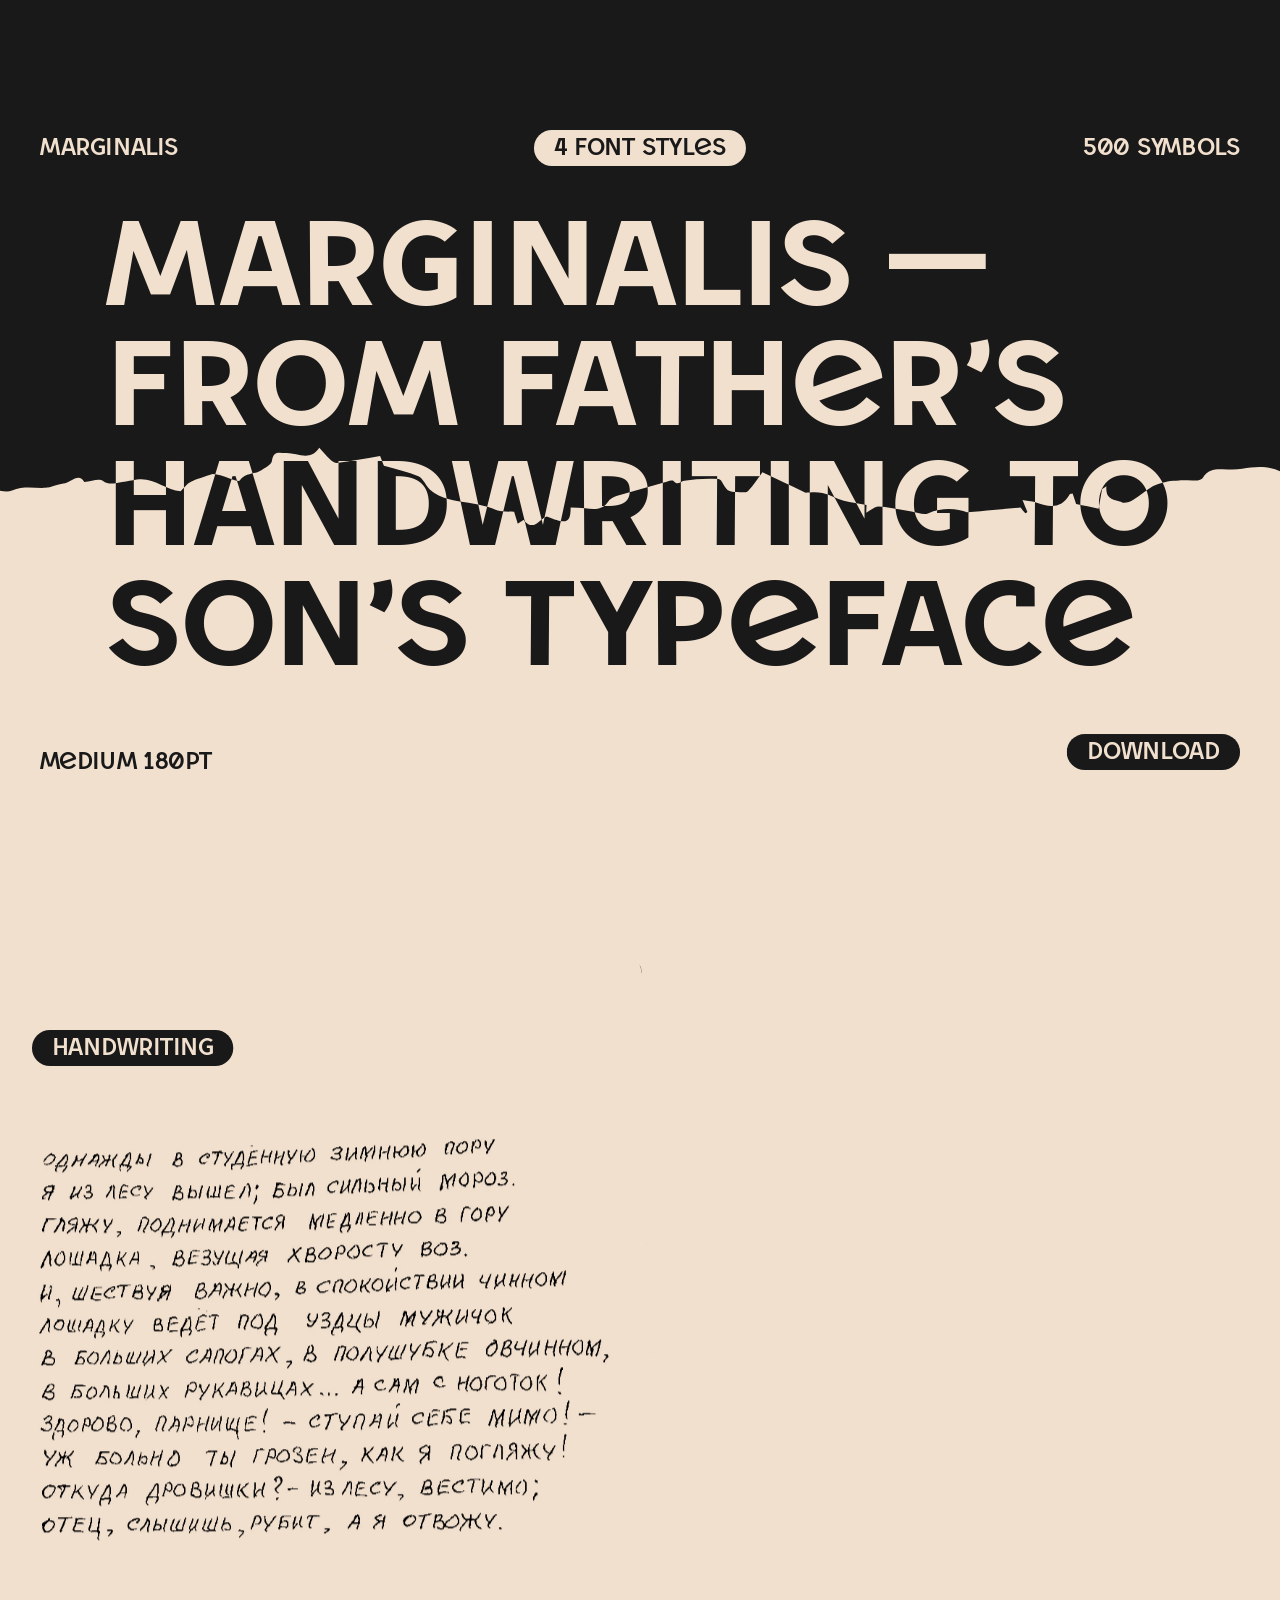
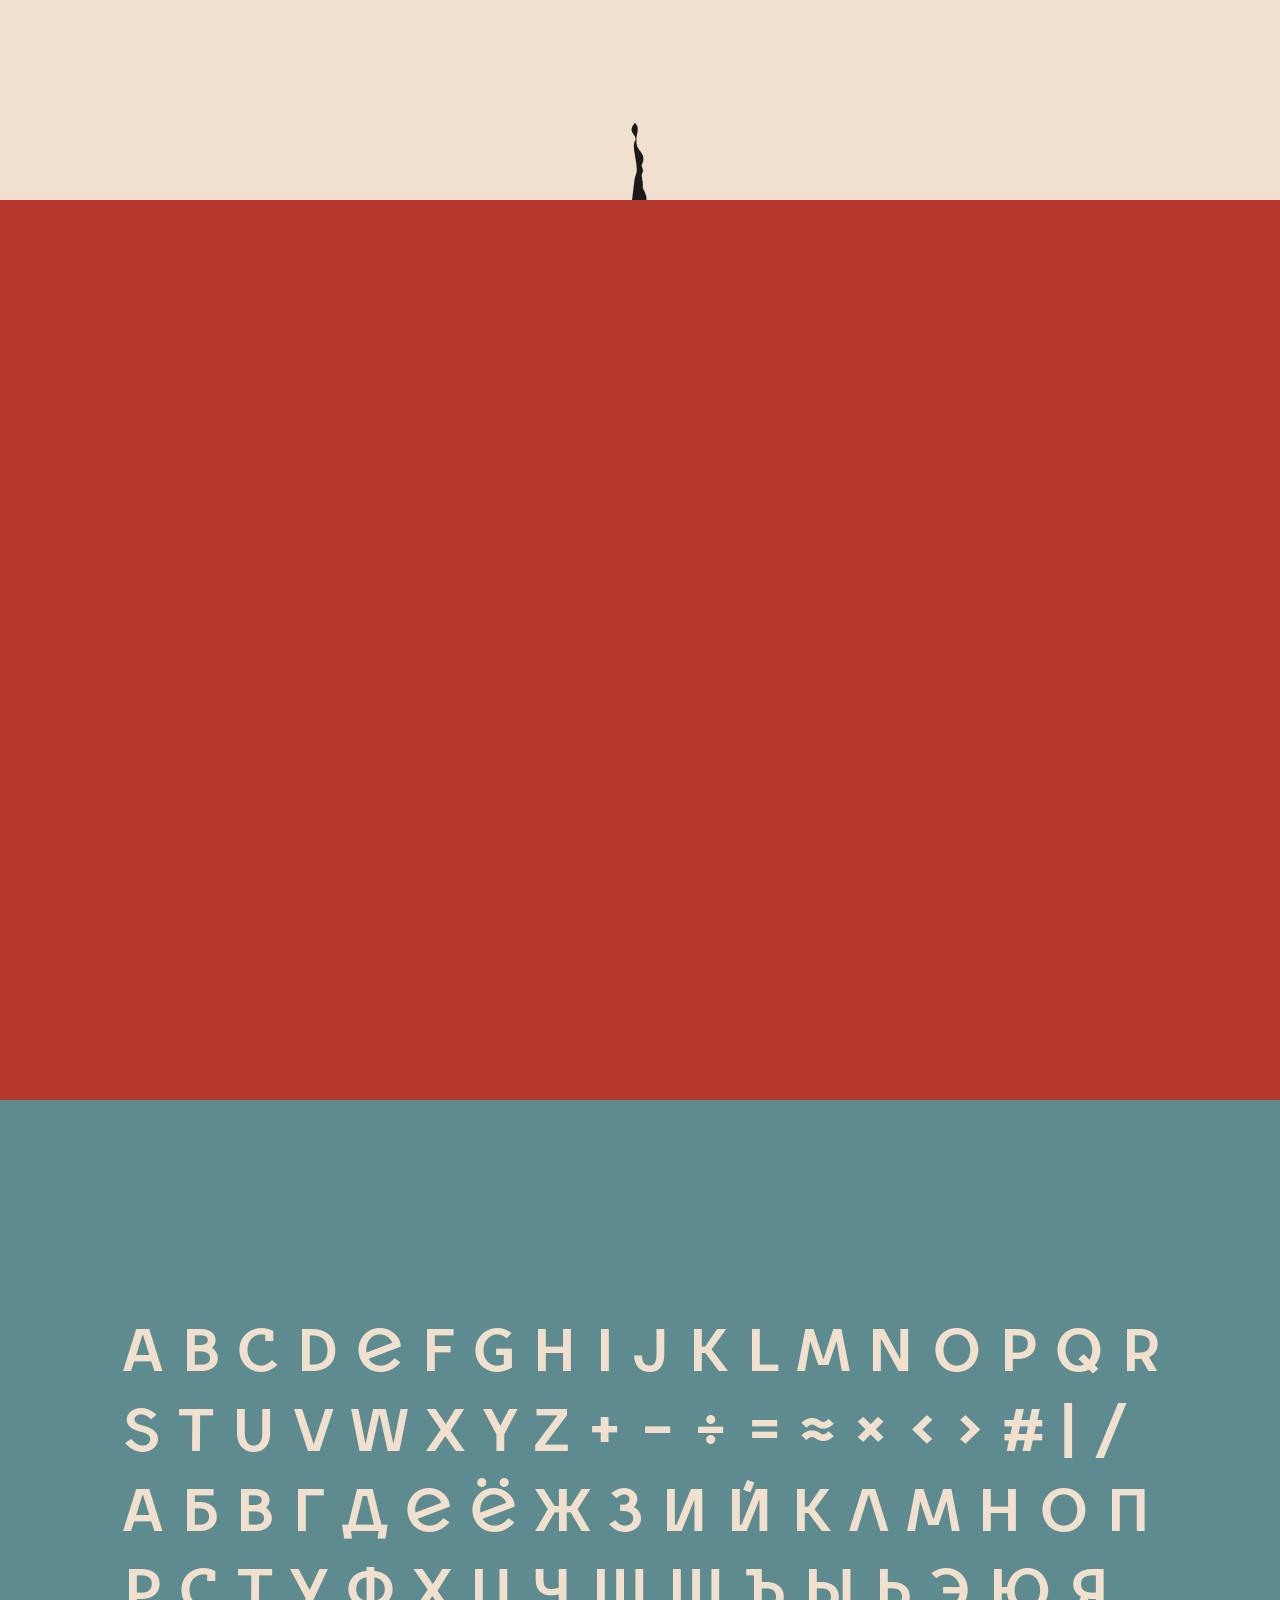
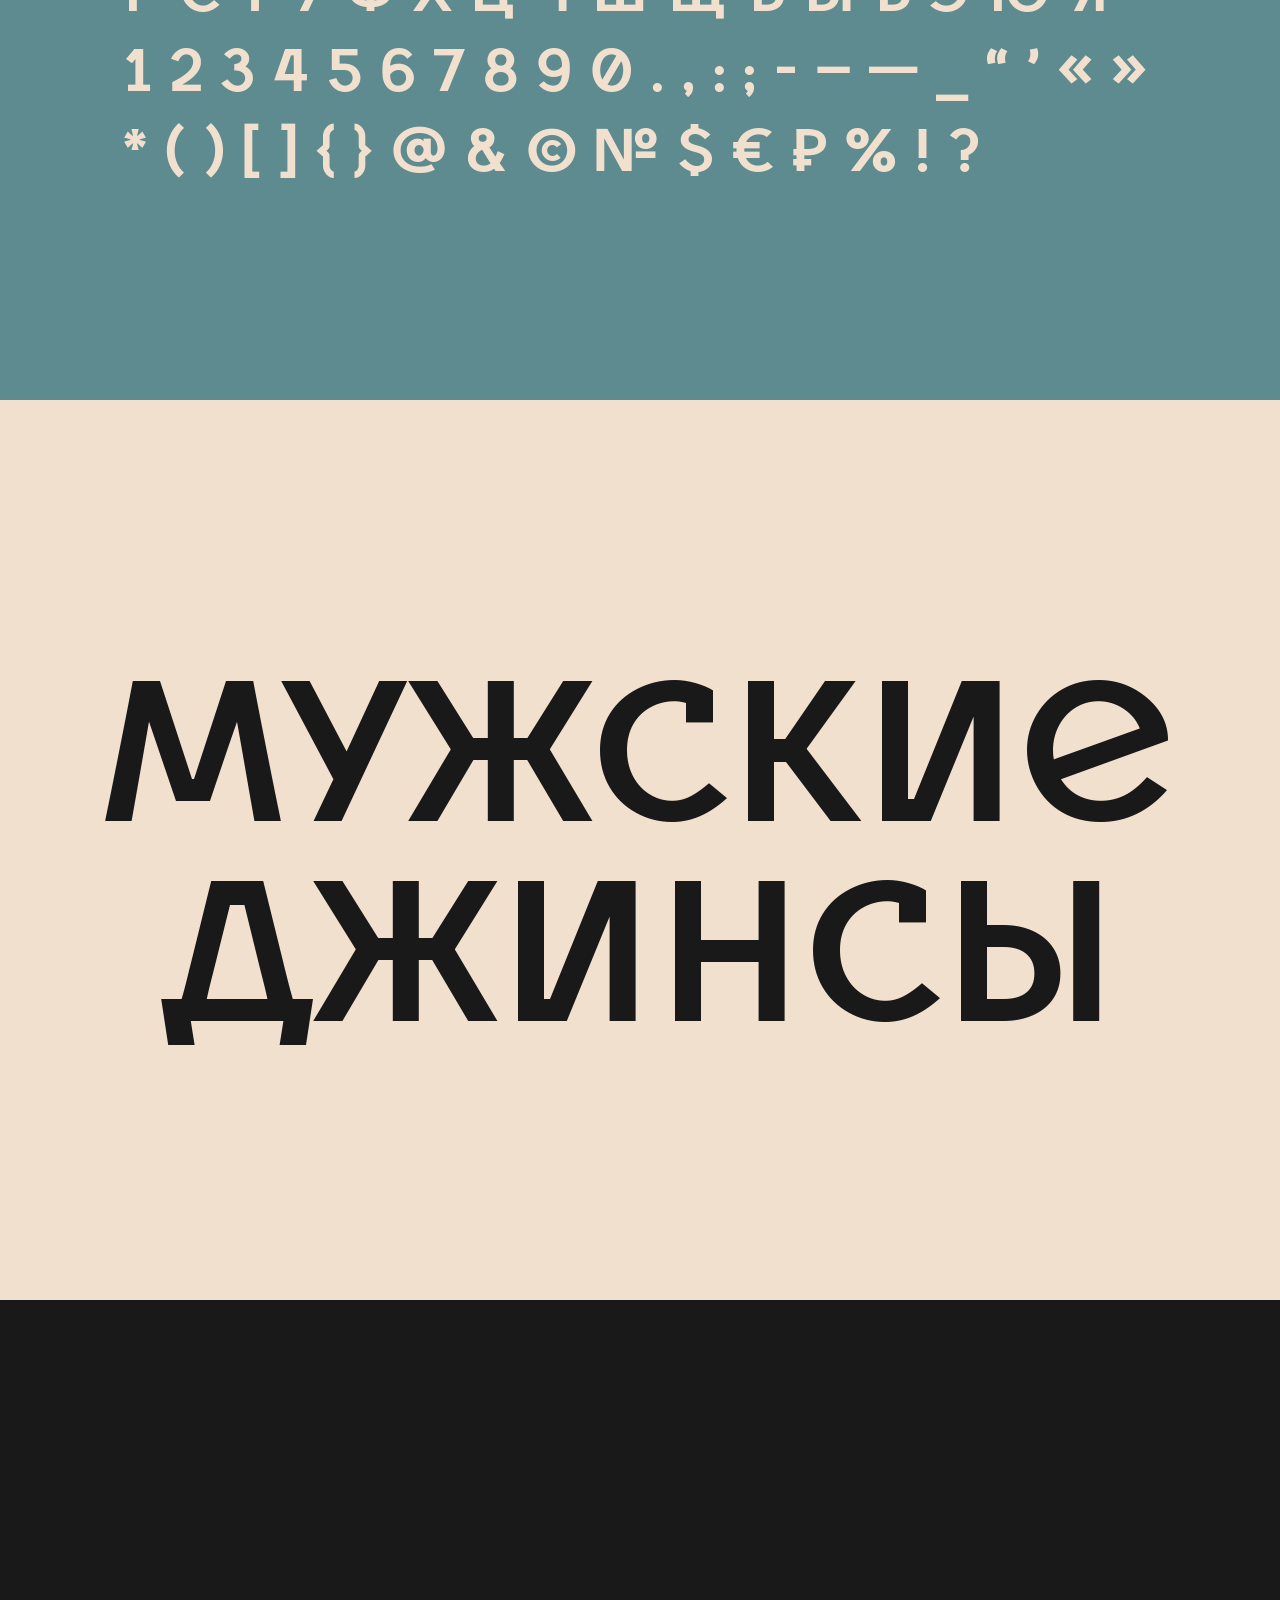
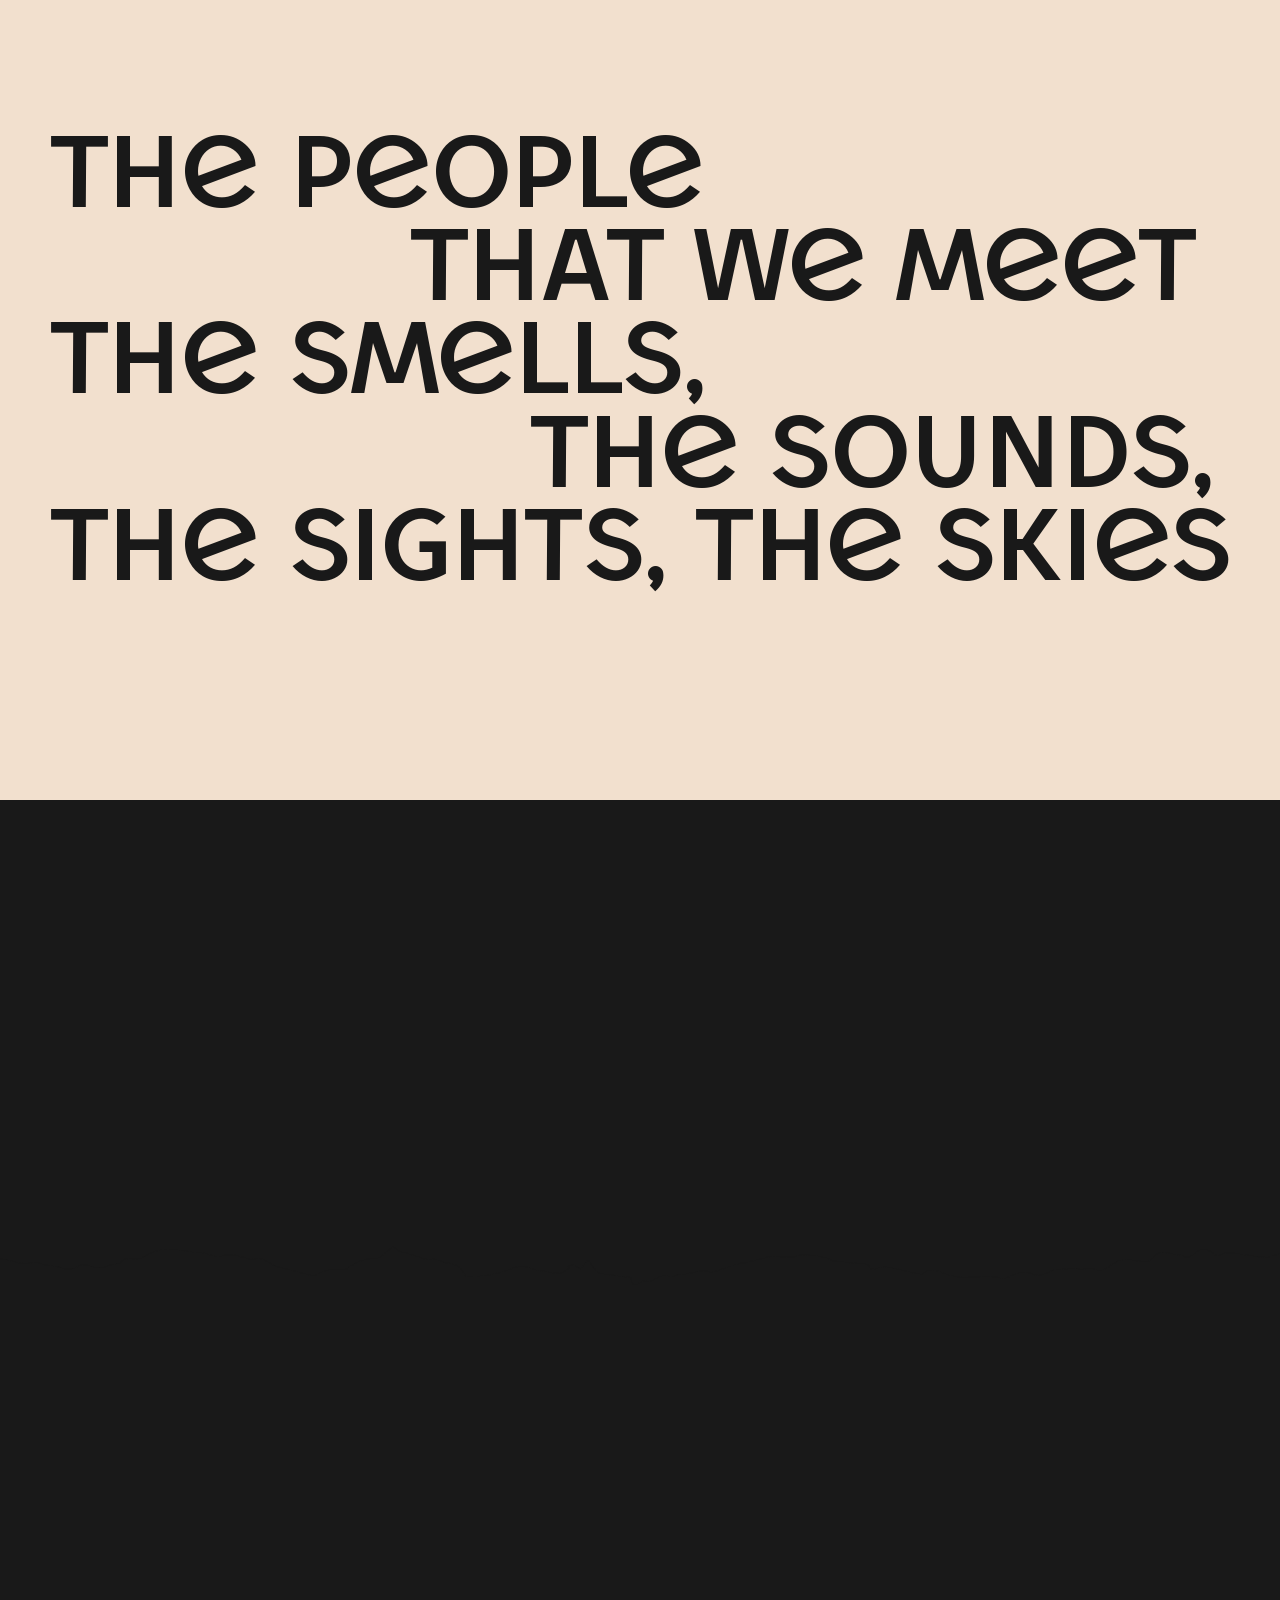
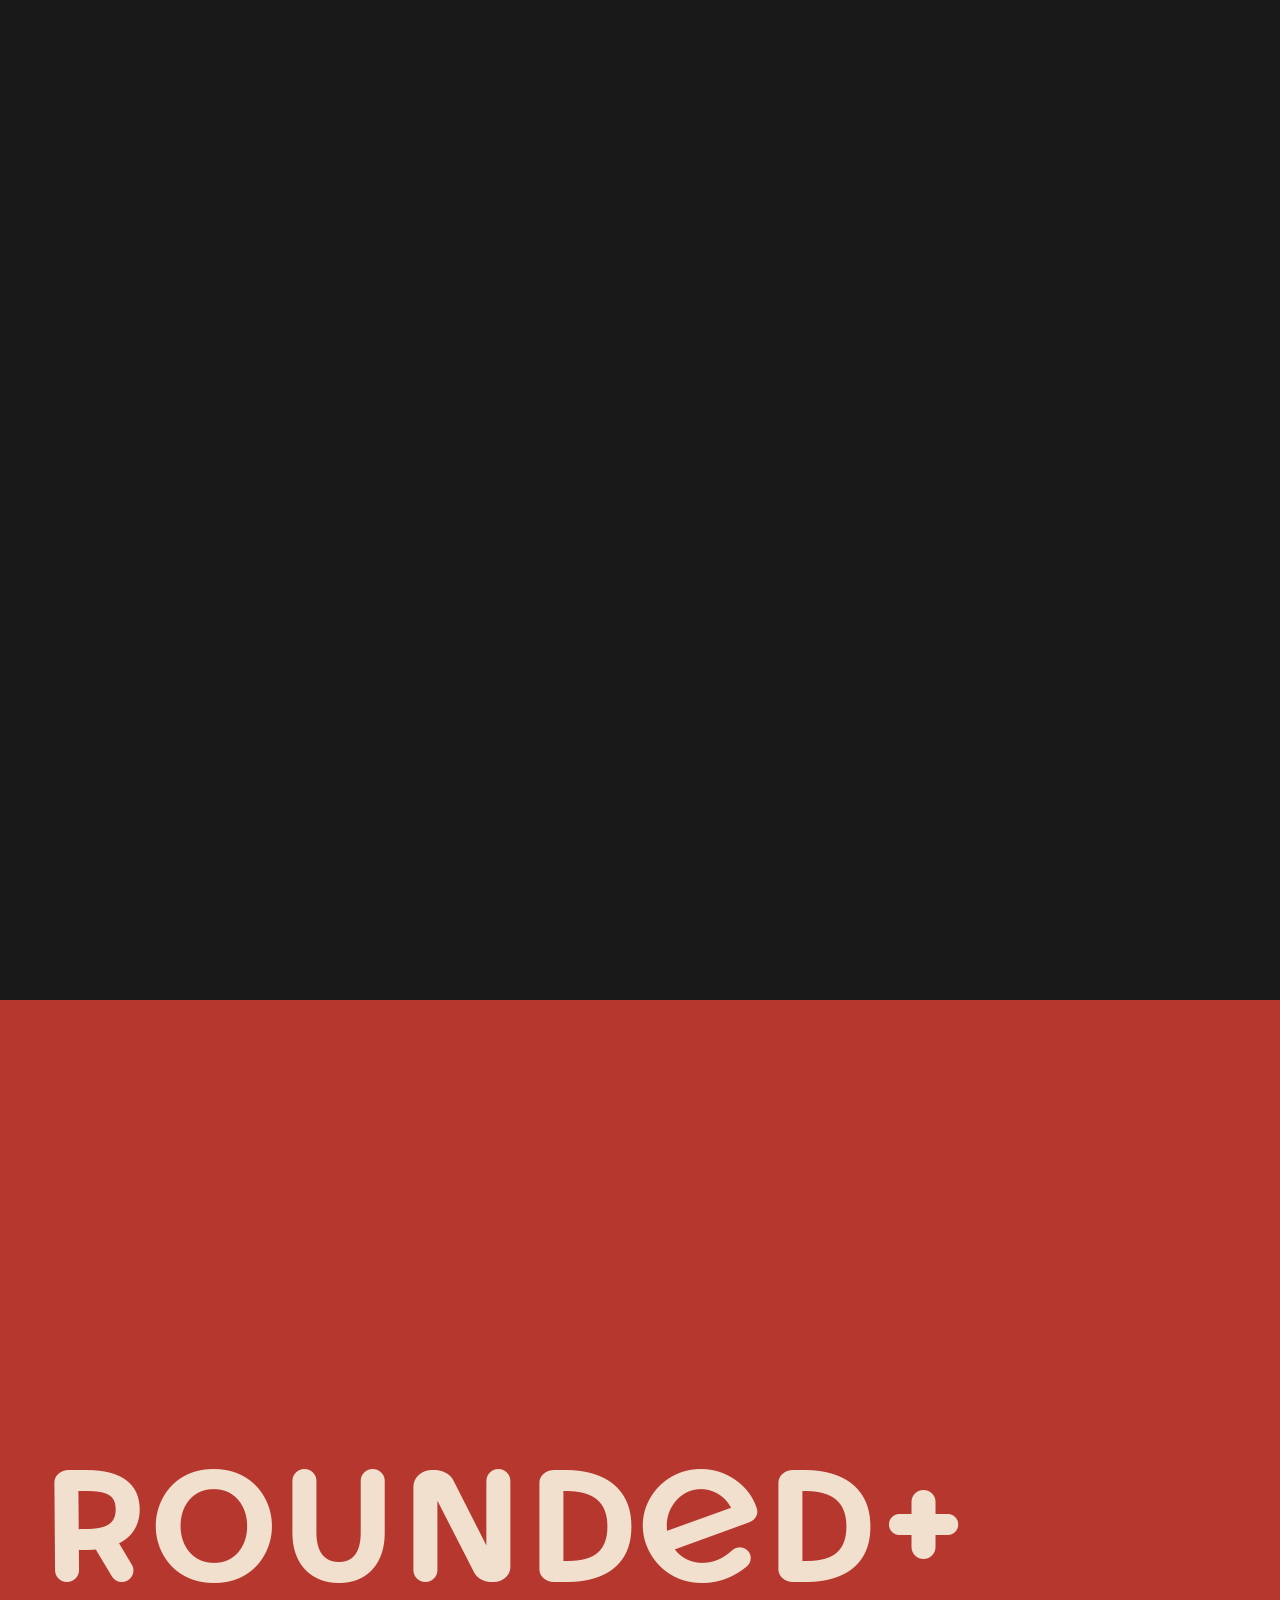
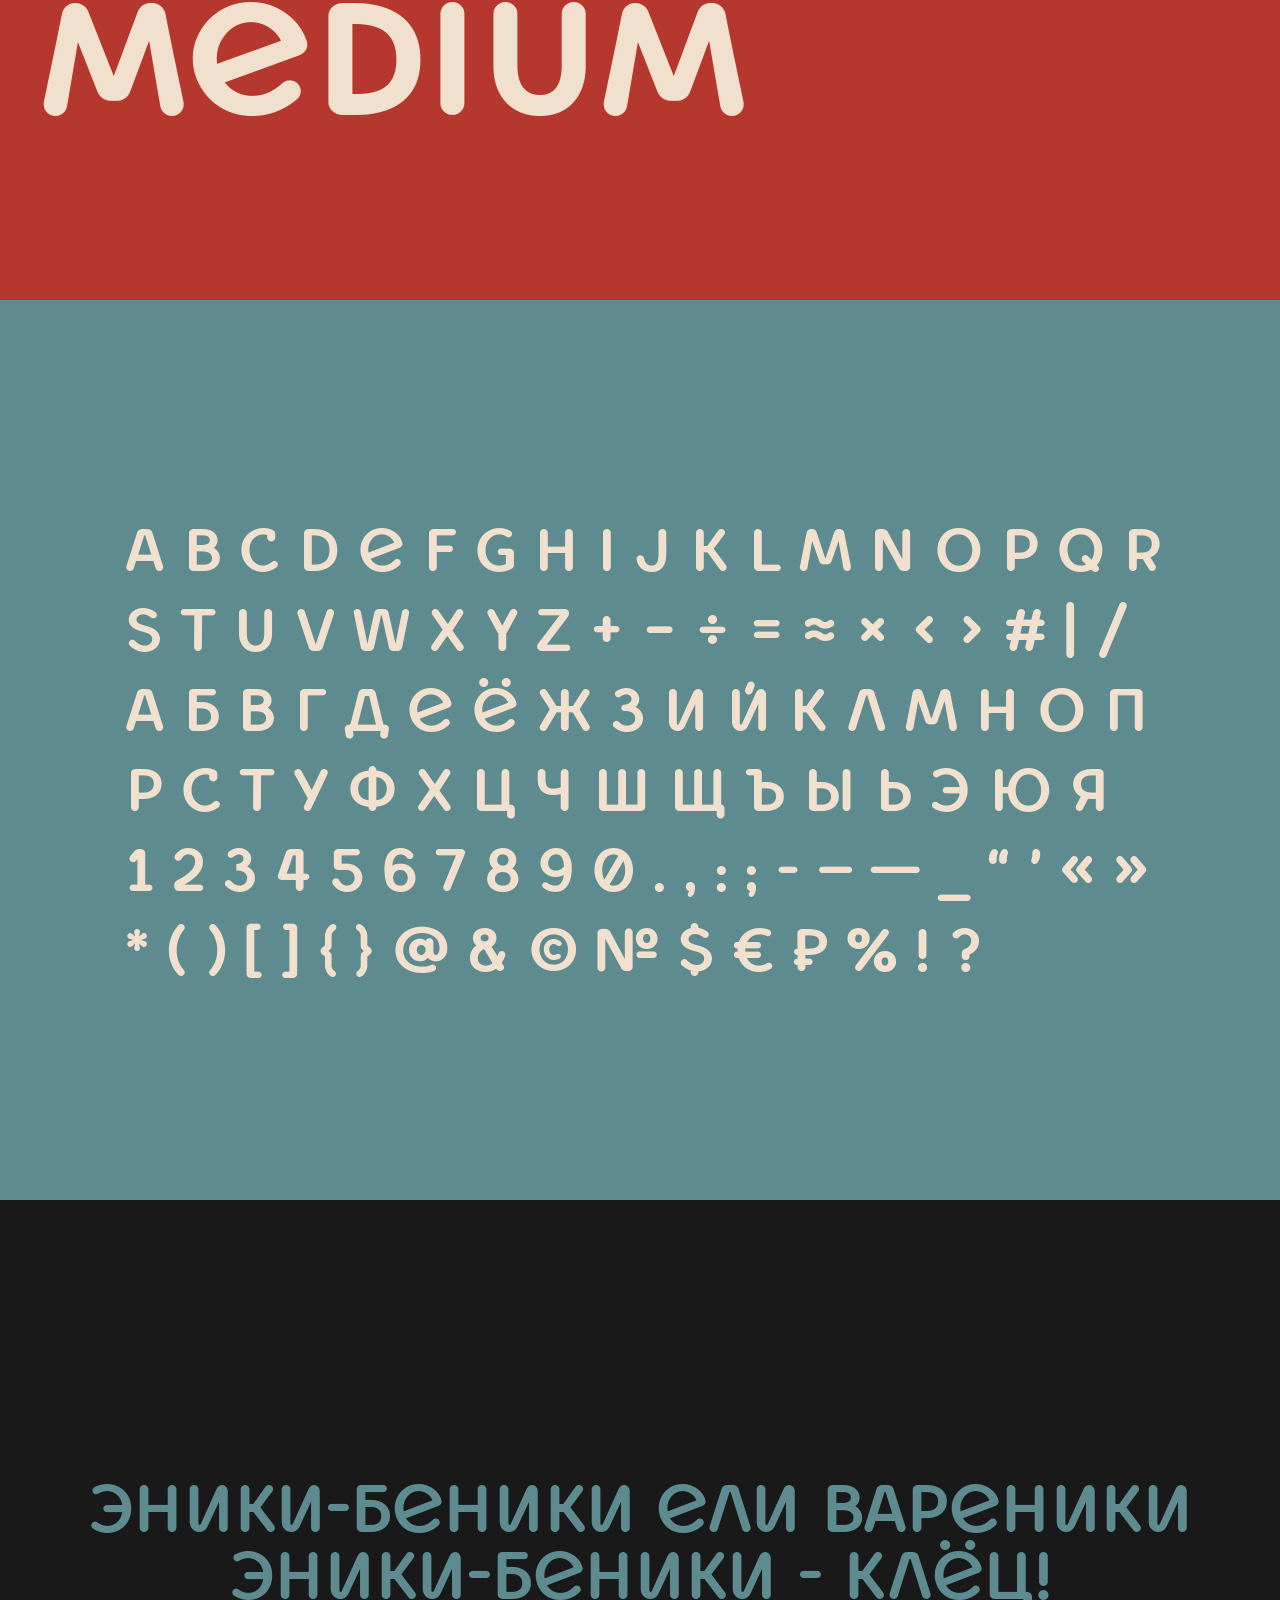
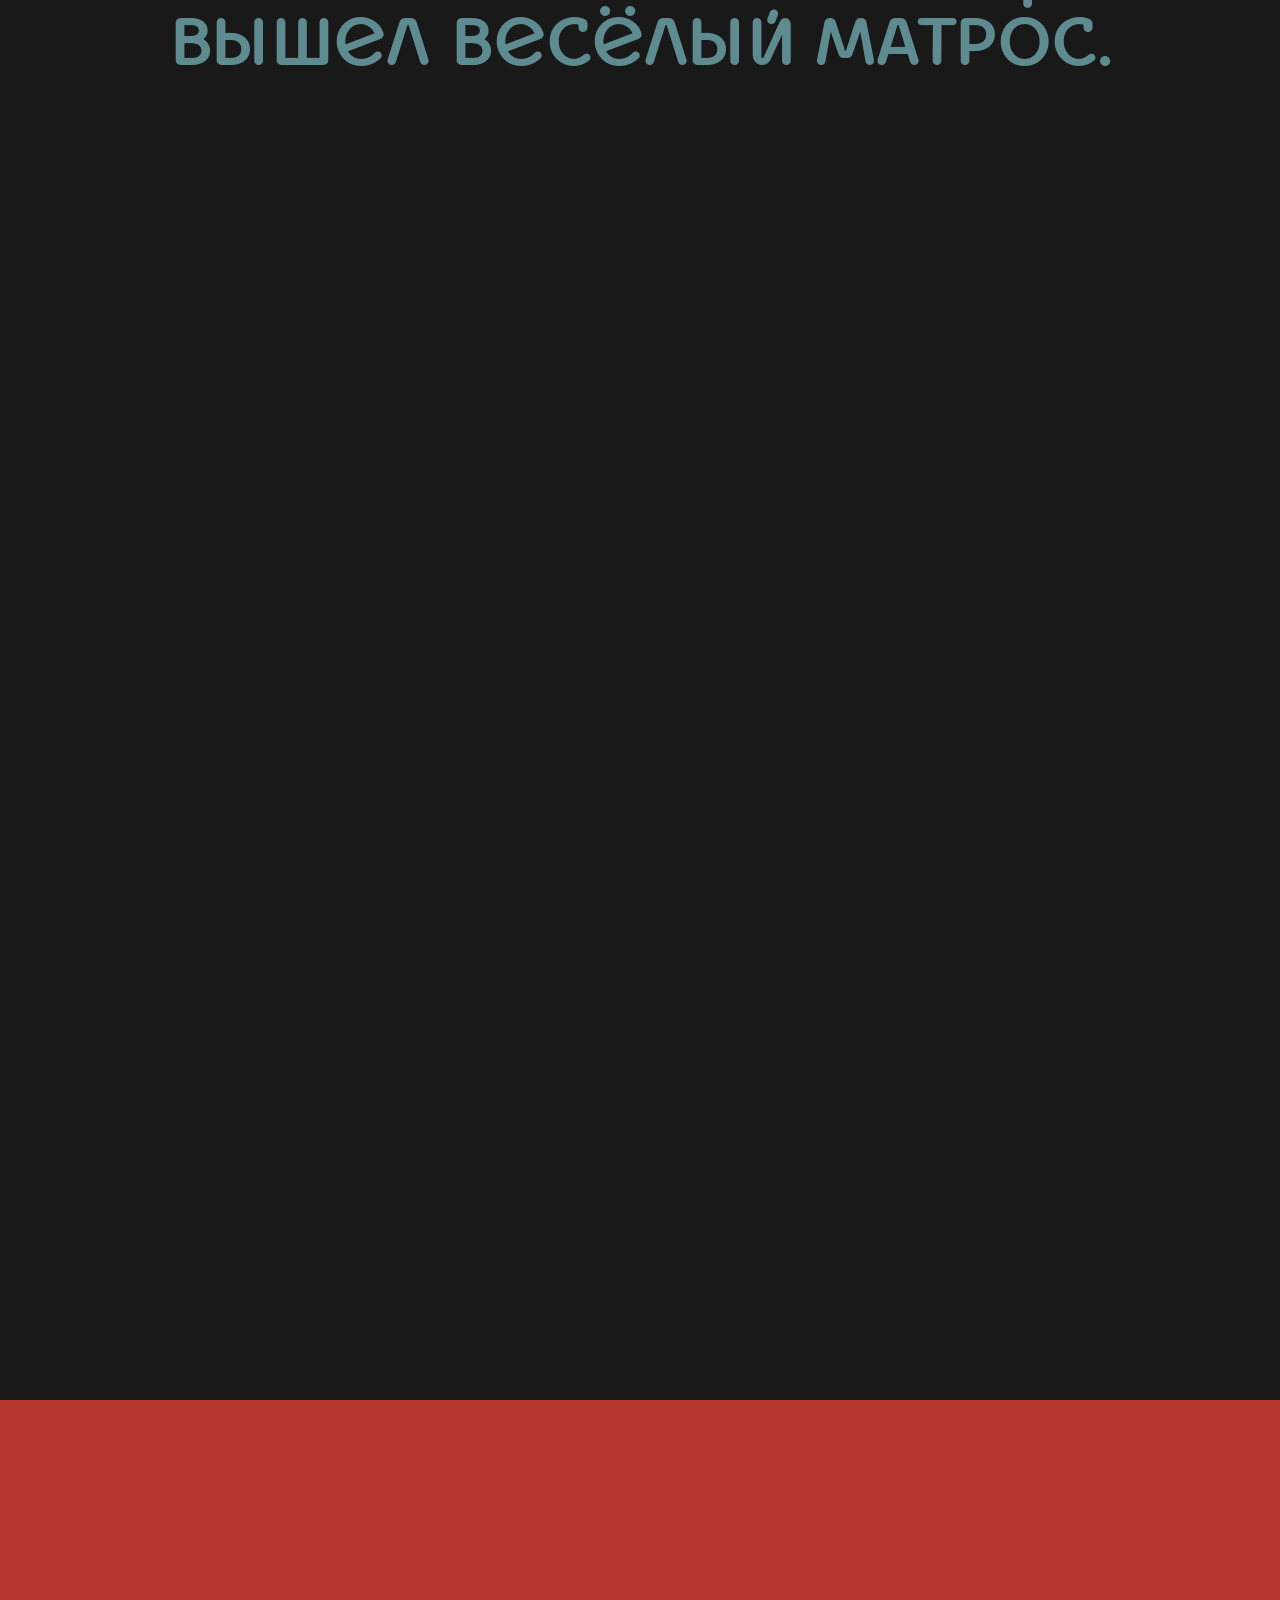
==== commit 28a225e8: "Test page with a video slide after the hero - test.html: the site with a new second slide (silent 2s" ====
--- a/index.html
+++ b/index.html
@@ -24,11 +24,11 @@
 <meta property="og:locale" content="ru_RU">
 <meta name="twitter:card" content="summary_large_image">
 <meta name="twitter:image" content="https://marginalis.art/og.jpg?v=1">
-<link rel="preload" href="fonts/Marginalis-Regular.woff2?v=20261016" as="font" type="font/woff2" crossorigin>
-<link rel="preload" href="fonts/Marginalis-Medium.woff2?v=20261016" as="font" type="font/woff2" crossorigin>
-<link rel="preload" href="fonts/Marginalis-Rounded.woff2?v=20261016" as="font" type="font/woff2" crossorigin>
-<link rel="preload" href="fonts/Marginalis-RoundedMedium.woff2?v=20261016" as="font" type="font/woff2" crossorigin>
-<link rel="stylesheet" href="styles.css?v=20261016">
+<link rel="preload" href="fonts/Marginalis-Regular.woff2?v=20261016b" as="font" type="font/woff2" crossorigin>
+<link rel="preload" href="fonts/Marginalis-Medium.woff2?v=20261016b" as="font" type="font/woff2" crossorigin>
+<link rel="preload" href="fonts/Marginalis-Rounded.woff2?v=20261016b" as="font" type="font/woff2" crossorigin>
+<link rel="preload" href="fonts/Marginalis-RoundedMedium.woff2?v=20261016b" as="font" type="font/woff2" crossorigin>
+<link rel="stylesheet" href="styles.css?v=20261016b">
 <script>document.documentElement.classList.add('js')</script>
 </head>
 <body>
@@ -43,7 +43,7 @@
 <!-- 1 -->
 <section class="slide" id="s1" aria-label="Marginalis — from father’s handwriting to son’s typeface">
   <div class="stage">
-    <img class="abs paper" src="assets/s1-paper.svg?v=20261016" alt="">
+    <img class="abs paper" src="assets/s1-paper.svg?v=20261016b" alt="">
     <h1 class="abs t title w-medium c-dark">
       <span class="ln a" style="--d:.1s">Marginalis —</span>
       <span class="ln a" style="--d:.22s">from father’s </span>
@@ -77,18 +77,18 @@
   <div class="stage" style="background:var(--dark)">
     <div class="paper-side" style="position:absolute;inset:0">
       <div class="abs" data-m="display:none" style="left:-580px;top:-600px;width:1500px;height:2280px;background:var(--cream)"></div>
-      <img class="abs" src="assets/s7-paper.svg?v=20261016" alt="" style="left:-123.92px;top:-220px;transform:scaleX(-1)" data-m="left:-13px;top:-353px;transform:rotate(-90deg)">
+      <img class="abs" src="assets/s7-paper.svg?v=20261016b" alt="" style="left:-123.92px;top:-220px;transform:scaleX(-1)" data-m="left:-13px;top:-353px;transform:rotate(-90deg)">
       <div class="chip bg-dark" style="left:198.59px;top:60px;transform:translateX(-50%)" data-m="left:60px;top:60px;transform:none"><span class="c-cream">handwriting</span></div>
-      <img class="abs a" data-m="left:503px;top:206px" src="assets/s7-dot.svg?v=20261016" alt="" style="left:507px;top:224px;--anim:pop;--d:1.6s">
-      <img class="abs a" data-m="left:108px;top:312px" src="assets/s7-dot.svg?v=20261016" alt="" style="left:112px;top:330px;--anim:pop;--d:1.75s">
-      <img class="abs a" data-m="left:380px;top:459px" src="assets/s7-dot.svg?v=20261016" alt="" style="left:384px;top:477px;--anim:pop;--d:2.2s">
-      <img class="abs a" data-m="left:202px;top:413px" src="assets/s7-dot.svg?v=20261016" alt="" style="left:206px;top:431px;--anim:pop;--d:1.9s">
-      <img class="abs a" data-m="left:563px;top:395px" src="assets/s7-dot.svg?v=20261016" alt="" style="left:567px;top:413px;--anim:pop;--d:2.05s">
-      <img class="abs a" data-m="left:93px;top:565px" src="assets/s7-dot.svg?v=20261016" alt="" style="left:97px;top:583px;--anim:pop;--d:2.35s">
-      <img class="abs a" data-m="left:722px;top:602px" src="assets/s7-dot.svg?v=20261016" alt="" style="left:726px;top:620px;--anim:pop;--d:2.5s">
-      <img class="abs a" data-m="left:379px;top:760px" src="assets/s7-dot.svg?v=20261016" alt="" style="left:383px;top:778px;--anim:pop;--d:2.8s">
-      <img class="abs a" data-m="left:159px;top:714px" src="assets/s7-dot.svg?v=20261016" alt="" style="left:163px;top:732px;--anim:pop;--d:2.65s">
-      <img class="abs" src="assets/s7-photo.webp?v=20261016" alt="Рукописный текст отца" data-m="left:20px;top:170px" style="left:24px;top:188px;width:918px;height:638px;object-fit:cover;object-position:top;mix-blend-mode:multiply">
+      <img class="abs a" data-m="left:503px;top:206px" src="assets/s7-dot.svg?v=20261016b" alt="" style="left:507px;top:224px;--anim:pop;--d:1.6s">
+      <img class="abs a" data-m="left:108px;top:312px" src="assets/s7-dot.svg?v=20261016b" alt="" style="left:112px;top:330px;--anim:pop;--d:1.75s">
+      <img class="abs a" data-m="left:380px;top:459px" src="assets/s7-dot.svg?v=20261016b" alt="" style="left:384px;top:477px;--anim:pop;--d:2.2s">
+      <img class="abs a" data-m="left:202px;top:413px" src="assets/s7-dot.svg?v=20261016b" alt="" style="left:206px;top:431px;--anim:pop;--d:1.9s">
+      <img class="abs a" data-m="left:563px;top:395px" src="assets/s7-dot.svg?v=20261016b" alt="" style="left:567px;top:413px;--anim:pop;--d:2.05s">
+      <img class="abs a" data-m="left:93px;top:565px" src="assets/s7-dot.svg?v=20261016b" alt="" style="left:97px;top:583px;--anim:pop;--d:2.35s">
+      <img class="abs a" data-m="left:722px;top:602px" src="assets/s7-dot.svg?v=20261016b" alt="" style="left:726px;top:620px;--anim:pop;--d:2.5s">
+      <img class="abs a" data-m="left:379px;top:760px" src="assets/s7-dot.svg?v=20261016b" alt="" style="left:383px;top:778px;--anim:pop;--d:2.8s">
+      <img class="abs a" data-m="left:159px;top:714px" src="assets/s7-dot.svg?v=20261016b" alt="" style="left:163px;top:732px;--anim:pop;--d:2.65s">
+      <img class="abs" src="assets/s7-photo.webp?v=20261016b" alt="Рукописный текст отца" data-m="left:20px;top:170px" style="left:24px;top:188px;width:918px;height:638px;object-fit:cover;object-position:top;mix-blend-mode:multiply">
     </div>
     <div class="chip bg-cream a" data-m="left:60px;top:1030px" style="left:1040px;top:60px;--anim:fadeDown"><span class="c-dark">Marginalis</span></div>
     <div class="abs t c-cream" data-m="left:60px;top:1170px;font-size:36px;line-height:54px" style="left:1040px;top:246px;font-size:33.75px;line-height:50px">
@@ -115,12 +115,12 @@
     <h2 class="abs t w-medium c-cream" data-split style="left:60px;bottom:142px;font-size:240px;line-height:200px;--base:.3s;--step:.05s" data-m="bottom:300px;font-size:172px;line-height:165px"><span class="ln">regular+</span><span class="ln">medium</span></h2>
     <p class="abs t lbl c-cream a" style="left:60px;top:996px;--d:1s" data-m="top:1830px">Marginalis medium 240pt</p>
     <p class="abs t c-cream a" style="left:60px;top:60px;font-size:45px;line-height:140px;--anim:fadeDown">part 1:</p>
-    <div class="rb clip a" data-m="auto" style="left:1574px;top:643px;width:182.638px;height:77.412px;--anim:fly;--fx:500px;--fy:-200px;--fr:220deg;--dur:1.1s;--d:.5s"><div style="transform:rotate(96.75deg)"><img src="assets/s2-clip63.svg?v=20261016" alt=""></div></div>
-    <div class="rb clip a" data-m="auto" style="left:316px;top:196px;width:181.984px;height:74.441px;--anim:fly;--fx:-200px;--fy:-500px;--fr:-200deg;--dur:1.1s;--d:.35s"><div style="transform:rotate(-84.25deg)"><img src="assets/s2-clip67.svg?v=20261016" alt=""></div></div>
-    <div class="rb clip a" data-m="auto" style="left:97px;top:123px;width:186.097px;height:110.235px;--anim:fly;--fx:-400px;--fy:-300px;--fr:180deg;--dur:1.1s;--d:.2s"><div style="transform:rotate(-108.49deg)"><img src="assets/s2-clip65.svg?v=20261016" alt=""></div></div>
-    <div class="rb clip a" data-m="auto" style="left:1730px;top:378px;width:137.138px;height:182.176px;--anim:fly;--fx:400px;--fy:-400px;--fr:-160deg;--dur:1.1s;--d:.45s"><div style="transform:rotate(29.63deg)"><img src="assets/s2-clip68.svg?v=20261016" alt=""></div></div>
-    <div class="rb clip a" data-m="auto" style="left:1750px;top:893px;width:170.171px;height:160.438px;--anim:fly;--fx:300px;--fy:400px;--fr:200deg;--dur:1.1s;--d:.6s"><div style="transform:rotate(48.28deg)"><img src="assets/s2-clip64.svg?v=20261016" alt=""></div></div>
-    <div class="rb clip a" data-m="auto" style="left:97px;top:233px;width:170.171px;height:160.438px;--anim:fly;--fx:-500px;--fy:100px;--fr:-240deg;--dur:1.1s;--d:.3s"><div style="transform:rotate(48.28deg)"><img src="assets/s2-clip64.svg?v=20261016" alt=""></div></div>
+    <div class="rb clip a" data-m="auto" style="left:1574px;top:643px;width:182.638px;height:77.412px;--anim:fly;--fx:500px;--fy:-200px;--fr:220deg;--dur:1.1s;--d:.5s"><div style="transform:rotate(96.75deg)"><img src="assets/s2-clip63.svg?v=20261016b" alt=""></div></div>
+    <div class="rb clip a" data-m="auto" style="left:316px;top:196px;width:181.984px;height:74.441px;--anim:fly;--fx:-200px;--fy:-500px;--fr:-200deg;--dur:1.1s;--d:.35s"><div style="transform:rotate(-84.25deg)"><img src="assets/s2-clip67.svg?v=20261016b" alt=""></div></div>
+    <div class="rb clip a" data-m="auto" style="left:97px;top:123px;width:186.097px;height:110.235px;--anim:fly;--fx:-400px;--fy:-300px;--fr:180deg;--dur:1.1s;--d:.2s"><div style="transform:rotate(-108.49deg)"><img src="assets/s2-clip65.svg?v=20261016b" alt=""></div></div>
+    <div class="rb clip a" data-m="auto" style="left:1730px;top:378px;width:137.138px;height:182.176px;--anim:fly;--fx:400px;--fy:-400px;--fr:-160deg;--dur:1.1s;--d:.45s"><div style="transform:rotate(29.63deg)"><img src="assets/s2-clip68.svg?v=20261016b" alt=""></div></div>
+    <div class="rb clip a" data-m="auto" style="left:1750px;top:893px;width:170.171px;height:160.438px;--anim:fly;--fx:300px;--fy:400px;--fr:200deg;--dur:1.1s;--d:.6s"><div style="transform:rotate(48.28deg)"><img src="assets/s2-clip64.svg?v=20261016b" alt=""></div></div>
+    <div class="rb clip a" data-m="auto" style="left:97px;top:233px;width:170.171px;height:160.438px;--anim:fly;--fx:-500px;--fy:100px;--fr:-240deg;--dur:1.1s;--d:.3s"><div style="transform:rotate(48.28deg)"><img src="assets/s2-clip64.svg?v=20261016b" alt=""></div></div>
   </div>
 </section>
 
@@ -143,27 +143,27 @@
 <!-- 4 -->
 <section class="slide" id="s4" aria-label="Details: мужские джинсы">
   <div class="stage" style="background:var(--cream)">
-    <img class="abs a" src="assets/s4-hline.svg?v=20261016" alt="" data-m="left:-295px;top:1077.5px" style="left:125px;top:792.5px;--anim:wipeX;--dur:1.2s;--d:.3s">
-    <img class="abs a" src="assets/s4-hline.svg?v=20261016" alt="" data-m="left:-295px;top:958.5px" style="left:125px;top:585.5px;--anim:wipeX;--dur:1.2s;--d:.2s">
-    <img class="abs a" src="assets/s4-hline.svg?v=20261016" alt="" data-m="left:-295px;top:877.5px" style="left:125px;top:492.5px;--anim:wipeX;--dur:1.2s;--d:.1s">
-    <img class="abs a" src="assets/s4-hline.svg?v=20261016" alt="" data-m="left:-295px;top:758.5px" style="left:125px;top:285.5px;--anim:wipeX;--dur:1.2s;--d:0s">
+    <img class="abs a" src="assets/s4-hline.svg?v=20261016b" alt="" data-m="left:-295px;top:1077.5px" style="left:125px;top:792.5px;--anim:wipeX;--dur:1.2s;--d:.3s">
+    <img class="abs a" src="assets/s4-hline.svg?v=20261016b" alt="" data-m="left:-295px;top:958.5px" style="left:125px;top:585.5px;--anim:wipeX;--dur:1.2s;--d:.2s">
+    <img class="abs a" src="assets/s4-hline.svg?v=20261016b" alt="" data-m="left:-295px;top:877.5px" style="left:125px;top:492.5px;--anim:wipeX;--dur:1.2s;--d:.1s">
+    <img class="abs a" src="assets/s4-hline.svg?v=20261016b" alt="" data-m="left:-295px;top:758.5px" style="left:125px;top:285.5px;--anim:wipeX;--dur:1.2s;--d:0s">
     <p class="abs t lbl c-dark a" style="left:1558px;top:169px;--anim:fadeIn;--d:2.4s" data-m="font-size:34px;line-height:44px;left:884px;top:650px"><span class="ln">unicase </span><span class="ln">e form</span></p>
     <p class="abs t lbl c-dark a" style="left:1127px;top:169px;--anim:fadeIn;--d:2.25s" data-m="font-size:34px;line-height:44px;left:auto;right:464.7px;top:650px;text-align:right"><span class="ln">low</span><span class="ln">contrast</span></p>
     <p class="abs t lbl c-dark a" style="left:627px;top:169px;--anim:fadeIn;--d:1.8s" data-m="font-size:34px;line-height:44px;left:auto;right:748.1px;top:650px;text-align:right"><span class="ln">letters </span><span class="ln">with crossbar</span></p>
     <p class="abs t lbl c-dark a" style="left:1243px;bottom:170px;--anim:fadeIn;--d:2.1s" data-m="font-size:34px;line-height:44px;left:703.5px;bottom:727px"><span class="ln">vertical</span><span class="ln">terminal</span></p>
     <p class="abs t lbl c-dark a" style="left:799px;bottom:170px;--anim:fadeIn;--d:1.95s" data-m="font-size:34px;line-height:44px;left:auto;right:650.6px;bottom:727px;text-align:right"><span class="ln">Squarish </span><span class="ln">letterforms</span></p>
-    <img class="abs a" src="assets/s4-vline.svg?v=20261016" alt="" data-m="left:870px;top:650px" style="left:1543.5px;top:169px;--anim:wipeY;--dur:.5s;--d:2.3s">
-    <img class="abs a" src="assets/s4-vline.svg?v=20261016" alt="" data-m="left:625.8px;top:650px" style="left:1112.5px;top:169px;--anim:wipeY;--dur:.5s;--d:2.15s">
-    <img class="abs a" src="assets/s4-vline.svg?v=20261016" alt="" data-m="left:342.4px;top:650px" style="left:612.5px;top:169px;--anim:wipeY;--dur:.5s;--d:1.7s">
-    <img class="abs a" src="assets/s4-vline.svg?v=20261016" alt="" data-m="left:691.5px;top:1090px" style="left:1228.5px;top:807px;--anim:wipeUp;--dur:.5s;--d:2s">
-    <img class="abs a" src="assets/s4-vline.svg?v=20261016" alt="" data-m="left:439.9px;top:1090px" style="left:784.5px;top:807px;--anim:wipeUp;--dur:.5s;--d:1.85s">
+    <img class="abs a" src="assets/s4-vline.svg?v=20261016b" alt="" data-m="left:870px;top:650px" style="left:1543.5px;top:169px;--anim:wipeY;--dur:.5s;--d:2.3s">
+    <img class="abs a" src="assets/s4-vline.svg?v=20261016b" alt="" data-m="left:625.8px;top:650px" style="left:1112.5px;top:169px;--anim:wipeY;--dur:.5s;--d:2.15s">
+    <img class="abs a" src="assets/s4-vline.svg?v=20261016b" alt="" data-m="left:342.4px;top:650px" style="left:612.5px;top:169px;--anim:wipeY;--dur:.5s;--d:1.7s">
+    <img class="abs a" src="assets/s4-vline.svg?v=20261016b" alt="" data-m="left:691.5px;top:1090px" style="left:1228.5px;top:807px;--anim:wipeUp;--dur:.5s;--d:2s">
+    <img class="abs a" src="assets/s4-vline.svg?v=20261016b" alt="" data-m="left:439.9px;top:1090px" style="left:784.5px;top:807px;--anim:wipeUp;--dur:.5s;--d:1.85s">
     <p class="abs t lbl c-dark a" style="left:125px;top:886px;--d:2.6s" data-m="left:60px;top:1700px">Marginalis regular 300pt</p>
     <h2 class="abs t c-dark" data-split style="left:960px;top:285.5px;transform:translateX(-50%);font-size:300px;line-height:300px;text-align:center;--base:.6s;--step:.05s" data-m="left:540px;top:760px;font-size:170px;line-height:200px">
       <span class="ln">мужские</span><span class="ln">джинсы</span>
     </h2>
-    <img class="abs a" src="assets/s4-circle.svg?v=20261016" alt="" data-m="left:341.7px;top:762px;transform:scale(.5667)" style="left:654px;top:333px;--anim:pop;--d:1.6s">
-    <img class="abs a" src="assets/s4-circle.svg?v=20261016" alt="" data-m="left:714.8px;top:893.5px;transform:scale(.5667)" style="left:1312px;top:565px;--anim:pop;--d:1.75s">
-    <img class="abs a" src="assets/s4-circle.svg?v=20261016" alt="" data-m="left:406.8px;top:973.4px;transform:scale(.5667)" style="left:769px;top:706px;--anim:pop;--d:1.9s">
+    <img class="abs a" src="assets/s4-circle.svg?v=20261016b" alt="" data-m="left:341.7px;top:762px;transform:scale(.5667)" style="left:654px;top:333px;--anim:pop;--d:1.6s">
+    <img class="abs a" src="assets/s4-circle.svg?v=20261016b" alt="" data-m="left:714.8px;top:893.5px;transform:scale(.5667)" style="left:1312px;top:565px;--anim:pop;--d:1.75s">
+    <img class="abs a" src="assets/s4-circle.svg?v=20261016b" alt="" data-m="left:406.8px;top:973.4px;transform:scale(.5667)" style="left:769px;top:706px;--anim:pop;--d:1.9s">
   </div>
 </section>
 
@@ -171,80 +171,80 @@
 <section class="slide" id="s5" aria-label="Back home — collage">
   <div class="stage" style="background:var(--dark)">
     <div class="beads" style="position:absolute;inset:0;pointer-events:none" data-m="transform:translate(-689.8px,726.5px)">
-      <img class="abs a" src="assets/s5-bead.svg?v=20261016" alt="" style="left:1236px;top:808px;--anim:pop;--dur:.4s;--d:1.6s">
-      <img class="abs a" src="assets/s5-bead.svg?v=20261016" alt="" style="left:1252px;top:819px;--anim:pop;--dur:.4s;--d:1.64s">
-      <img class="abs a" src="assets/s5-bead.svg?v=20261016" alt="" style="left:1265px;top:832px;--anim:pop;--dur:.4s;--d:1.68s">
-      <img class="abs a" src="assets/s5-bead.svg?v=20261016" alt="" style="left:1277px;top:847px;--anim:pop;--dur:.4s;--d:1.72s">
-      <img class="abs a" src="assets/s5-bead.svg?v=20261016" alt="" style="left:1280px;top:866px;--anim:pop;--dur:.4s;--d:1.76s">
-      <img class="abs a" src="assets/s5-bead.svg?v=20261016" alt="" style="left:1280px;top:885px;--anim:pop;--dur:.4s;--d:1.8s">
-      <img class="abs a" src="assets/s5-bead.svg?v=20261016" alt="" style="left:1277px;top:904px;--anim:pop;--dur:.4s;--d:1.84s">
-      <img class="abs a" src="assets/s5-bead.svg?v=20261016" alt="" style="left:1267px;top:921px;--anim:pop;--dur:.4s;--d:1.88s">
-      <img class="abs a" src="assets/s5-bead.svg?v=20261016" alt="" style="left:1253px;top:933px;--anim:pop;--dur:.4s;--d:1.92s">
-      <img class="abs a" src="assets/s5-bead.svg?v=20261016" alt="" style="left:1238px;top:943px;--anim:pop;--dur:.4s;--d:1.96s">
-      <img class="abs a" src="assets/s5-bead.svg?v=20261016" alt="" style="left:1223px;top:953px;--anim:pop;--dur:.4s;--d:2s">
-      <img class="abs a" src="assets/s5-bead.svg?v=20261016" alt="" style="left:1206px;top:963px;--anim:pop;--dur:.4s;--d:2.04s">
-      <img class="abs a" src="assets/s5-bead.svg?v=20261016" alt="" style="left:1190px;top:973px;--anim:pop;--dur:.4s;--d:2.08s">
-      <img class="abs a" src="assets/s5-bead.svg?v=20261016" alt="" style="left:1172px;top:973px;--anim:pop;--dur:.4s;--d:2.12s">
-      <img class="abs a" src="assets/s5-bead.svg?v=20261016" alt="" style="left:1155px;top:966px;--anim:pop;--dur:.4s;--d:2.16s">
-      <img class="abs a" src="assets/s5-bead.svg?v=20261016" alt="" style="left:1148px;top:948px;--anim:pop;--dur:.4s;--d:2.2s">
-      <img class="abs a" src="assets/s5-bead.svg?v=20261016" alt="" style="left:1148px;top:931px;--anim:pop;--dur:.4s;--d:2.24s">
-      <img class="abs a" src="assets/s5-bead.svg?v=20261016" alt="" style="left:1152px;top:913px;--anim:pop;--dur:.4s;--d:2.28s">
-      <img class="abs a" src="assets/s5-bead.svg?v=20261016" alt="" style="left:1155px;top:896px;--anim:pop;--dur:.4s;--d:2.32s">
+      <img class="abs a" src="assets/s5-bead.svg?v=20261016b" alt="" style="left:1236px;top:808px;--anim:pop;--dur:.4s;--d:1.6s">
+      <img class="abs a" src="assets/s5-bead.svg?v=20261016b" alt="" style="left:1252px;top:819px;--anim:pop;--dur:.4s;--d:1.64s">
+      <img class="abs a" src="assets/s5-bead.svg?v=20261016b" alt="" style="left:1265px;top:832px;--anim:pop;--dur:.4s;--d:1.68s">
+      <img class="abs a" src="assets/s5-bead.svg?v=20261016b" alt="" style="left:1277px;top:847px;--anim:pop;--dur:.4s;--d:1.72s">
+      <img class="abs a" src="assets/s5-bead.svg?v=20261016b" alt="" style="left:1280px;top:866px;--anim:pop;--dur:.4s;--d:1.76s">
+      <img class="abs a" src="assets/s5-bead.svg?v=20261016b" alt="" style="left:1280px;top:885px;--anim:pop;--dur:.4s;--d:1.8s">
+      <img class="abs a" src="assets/s5-bead.svg?v=20261016b" alt="" style="left:1277px;top:904px;--anim:pop;--dur:.4s;--d:1.84s">
+      <img class="abs a" src="assets/s5-bead.svg?v=20261016b" alt="" style="left:1267px;top:921px;--anim:pop;--dur:.4s;--d:1.88s">
+      <img class="abs a" src="assets/s5-bead.svg?v=20261016b" alt="" style="left:1253px;top:933px;--anim:pop;--dur:.4s;--d:1.92s">
+      <img class="abs a" src="assets/s5-bead.svg?v=20261016b" alt="" style="left:1238px;top:943px;--anim:pop;--dur:.4s;--d:1.96s">
+      <img class="abs a" src="assets/s5-bead.svg?v=20261016b" alt="" style="left:1223px;top:953px;--anim:pop;--dur:.4s;--d:2s">
+      <img class="abs a" src="assets/s5-bead.svg?v=20261016b" alt="" style="left:1206px;top:963px;--anim:pop;--dur:.4s;--d:2.04s">
+      <img class="abs a" src="assets/s5-bead.svg?v=20261016b" alt="" style="left:1190px;top:973px;--anim:pop;--dur:.4s;--d:2.08s">
+      <img class="abs a" src="assets/s5-bead.svg?v=20261016b" alt="" style="left:1172px;top:973px;--anim:pop;--dur:.4s;--d:2.12s">
+      <img class="abs a" src="assets/s5-bead.svg?v=20261016b" alt="" style="left:1155px;top:966px;--anim:pop;--dur:.4s;--d:2.16s">
+      <img class="abs a" src="assets/s5-bead.svg?v=20261016b" alt="" style="left:1148px;top:948px;--anim:pop;--dur:.4s;--d:2.2s">
+      <img class="abs a" src="assets/s5-bead.svg?v=20261016b" alt="" style="left:1148px;top:931px;--anim:pop;--dur:.4s;--d:2.24s">
+      <img class="abs a" src="assets/s5-bead.svg?v=20261016b" alt="" style="left:1152px;top:913px;--anim:pop;--dur:.4s;--d:2.28s">
+      <img class="abs a" src="assets/s5-bead.svg?v=20261016b" alt="" style="left:1155px;top:896px;--anim:pop;--dur:.4s;--d:2.32s">
     </div>
     <div class="rb a" data-drag data-m="left:379.2px;top:1333.5px;transform:scale(1.12)" style="left:1069px;top:607px;width:480.965px;height:277.535px;--anim:pop;--d:1.3s">
-      <img class="sticker-img" src="assets/s5-sticker.webp?v=20261016" alt="back home" style="position:absolute;left:-60px;top:-60px;width:600px;height:397px">
+      <img class="sticker-img" src="assets/s5-sticker.webp?v=20261016b" alt="back home" style="position:absolute;left:-60px;top:-60px;width:600px;height:397px">
     </div>
     <div class="rb a" data-drag="big" data-m="left:111.8px;top:556.5px;transform:scale(.93)" style="left:495.13px;top:74.22px;width:958.135px;height:606.674px;--anim:drop;--fy:-220px;--fr:6deg;--d:.1s">
       <div class="photo-frame" style="transform:rotate(2deg)">
         <div class="abs" style="left:-.16px;top:-440.75px;width:901.628px;height:1352.276px">
-          <img class="abs" src="assets/s5-photo1.webp?v=20261016" alt="" style="inset:0;width:100%;height:100%;object-fit:cover">
-          <img class="abs" src="assets/s5-photo2.webp?v=20261016" alt="" style="inset:0;width:100%;height:100%;object-fit:cover;object-position:bottom">
+          <img class="abs" src="assets/s5-photo1.webp?v=20261016b" alt="" style="inset:0;width:100%;height:100%;object-fit:cover">
+          <img class="abs" src="assets/s5-photo2.webp?v=20261016b" alt="" style="inset:0;width:100%;height:100%;object-fit:cover;object-position:bottom">
         </div>
       </div>
     </div>
     <div class="stamp a" data-drag data-m="transform:scale(.75) translate(-863.8px,47.6px);transform-origin:783.2px 334.6px" style="position:absolute;inset:0;pointer-events:none;--anim:drop;--fx:200px;--fy:-200px;--fr:14deg;--d:.35s">
-      <img class="abs" src="assets/s5-stamp-paper.svg?v=20261016" alt="" style="left:1434px;top:33px">
+      <img class="abs" src="assets/s5-stamp-paper.svg?v=20261016b" alt="" style="left:1434px;top:33px">
       <div class="rb" style="left:1596.47px;top:111.05px;width:136.337px;height:156.914px;transform:translateX(-50%)"><p class="t" style="transform:rotate(9.41deg);font-size:200px;line-height:300px;color:transparent;-webkit-text-stroke:5px var(--dark)">5</p></div>
       <div class="rb" style="left:1724.26px;top:123.93px;width:140.878px;height:56.922px;transform:translateX(-50%)"><p class="t c-dark" style="transform:rotate(9.41deg);font-size:50px;line-height:300px">euro</p></div>
       <div class="rb" style="left:1498.23px;top:396.16px;width:168.502px;height:61.499px"><p class="t c-dark" style="transform:rotate(9.41deg);font-size:50px;line-height:300px">stamp</p></div>
-      <div class="rb" style="left:1514.3px;top:153.79px;width:266.801px;height:266.801px"><div style="width:232px;height:232px;transform:rotate(9.41deg)"><img src="assets/s5-stamp-arrow.svg?v=20261016" alt="" style="position:absolute;left:-2.5px;top:-2.5px"></div></div>
-    </div>
-    <div class="rb clip a" data-drag data-m="display:none" style="left:213px;top:277px;width:160.929px;height:169.775px;--anim:fly;--fx:-400px;--fy:-200px;--d:.9s"><div style="transform:rotate(42.02deg)"><img src="assets/s5-clip60.svg?v=20261016" alt=""></div></div>
-    <div class="rb clip a" data-drag data-m="left:73.4px;top:1678.1px" style="left:67px;top:896px;width:185.628px;height:119.095px;--anim:fly;--fx:-300px;--fy:300px;--d:1s"><div style="transform:rotate(111.95deg)"><img src="assets/s5-clip61.svg?v=20261016" alt=""></div></div>
-    <div class="rb clip a" data-drag data-m="left:807.8px;top:1214.3px" style="left:1678px;top:559px;width:184.332px;height:86.618px;--anim:fly;--fx:400px;--fy:0px;--d:1.05s"><div style="transform:rotate(99.91deg) scaleY(-1)"><img src="assets/s5-clip65.svg?v=20261016" alt=""></div></div>
-    <div class="rb clip a" data-drag data-m="display:none" style="left:301px;top:917px;width:182.638px;height:77.412px;--anim:fly;--fx:-100px;--fy:400px;--d:1.1s"><div style="transform:rotate(96.75deg)"><img src="assets/s5-clip63.svg?v=20261016" alt=""></div></div>
-    <div class="rb clip a" data-drag data-m="left:145.9px;top:1491.3px" style="left:135px;top:727px;width:120.405px;height:185.497px;--anim:fly;--fx:-400px;--fy:100px;--d:1.15s"><div style="transform:rotate(-22.48deg)"><img src="assets/s5-clip62.svg?v=20261016" alt=""></div></div>
-    <div class="rb clip a" data-drag data-m="left:878.1px;top:1726.0px" style="left:1732px;top:855px;width:170.171px;height:160.438px;--anim:fly;--fx:300px;--fy:400px;--d:1.2s"><div style="transform:rotate(48.28deg)"><img src="assets/s5-clip64.svg?v=20261016" alt=""></div></div>
+      <div class="rb" style="left:1514.3px;top:153.79px;width:266.801px;height:266.801px"><div style="width:232px;height:232px;transform:rotate(9.41deg)"><img src="assets/s5-stamp-arrow.svg?v=20261016b" alt="" style="position:absolute;left:-2.5px;top:-2.5px"></div></div>
+    </div>
+    <div class="rb clip a" data-drag data-m="display:none" style="left:213px;top:277px;width:160.929px;height:169.775px;--anim:fly;--fx:-400px;--fy:-200px;--d:.9s"><div style="transform:rotate(42.02deg)"><img src="assets/s5-clip60.svg?v=20261016b" alt=""></div></div>
+    <div class="rb clip a" data-drag data-m="left:73.4px;top:1678.1px" style="left:67px;top:896px;width:185.628px;height:119.095px;--anim:fly;--fx:-300px;--fy:300px;--d:1s"><div style="transform:rotate(111.95deg)"><img src="assets/s5-clip61.svg?v=20261016b" alt=""></div></div>
+    <div class="rb clip a" data-drag data-m="left:807.8px;top:1214.3px" style="left:1678px;top:559px;width:184.332px;height:86.618px;--anim:fly;--fx:400px;--fy:0px;--d:1.05s"><div style="transform:rotate(99.91deg) scaleY(-1)"><img src="assets/s5-clip65.svg?v=20261016b" alt=""></div></div>
+    <div class="rb clip a" data-drag data-m="display:none" style="left:301px;top:917px;width:182.638px;height:77.412px;--anim:fly;--fx:-100px;--fy:400px;--d:1.1s"><div style="transform:rotate(96.75deg)"><img src="assets/s5-clip63.svg?v=20261016b" alt=""></div></div>
+    <div class="rb clip a" data-drag data-m="left:145.9px;top:1491.3px" style="left:135px;top:727px;width:120.405px;height:185.497px;--anim:fly;--fx:-400px;--fy:100px;--d:1.15s"><div style="transform:rotate(-22.48deg)"><img src="assets/s5-clip62.svg?v=20261016b" alt=""></div></div>
+    <div class="rb clip a" data-drag data-m="left:878.1px;top:1726.0px" style="left:1732px;top:855px;width:170.171px;height:160.438px;--anim:fly;--fx:300px;--fy:400px;--d:1.2s"><div style="transform:rotate(48.28deg)"><img src="assets/s5-clip64.svg?v=20261016b" alt=""></div></div>
     <div class="rb a" data-drag="big" data-m="left:71.4px;top:859.3px;transform:scale(1.19)" style="left:293px;top:435px;width:747.609px;height:503.096px;--anim:drop;--fx:-160px;--fy:200px;--fr:-12deg;--d:.6s">
       <div class="card-house" style="transform:rotate(5.88deg)">
-        <img class="abs" src="assets/s5-house.svg?v=20261016" alt="" style="left:20px;top:109px">
+        <img class="abs" src="assets/s5-house.svg?v=20261016b" alt="" style="left:20px;top:109px">
         <p class="abs t lbl c-dark" style="left:20px;bottom:20px;line-height:33px"><span class="ln">english school</span><span class="ln">lessons</span></p>
         <p class="abs t lbl c-dark" style="right:20px;bottom:20px">07 pm</p>
         <p class="abs t lbl c-dark" style="right:577px;bottom:389px">09 am</p>
-        <img class="abs" src="assets/s5-roof.svg?v=20261016" alt="" style="left:31px;top:18px">
-        <img class="abs" src="assets/s5-window.svg?v=20261016" alt="" style="left:109.5px;top:158.5px">
-        <img class="abs" src="assets/s5-door.svg?v=20261016" alt="" style="left:232.5px;top:158.5px">
-        <img class="abs" src="assets/s5-chimney.svg?v=20261016" alt="" style="left:405.5px;top:39.5px">
-        <img class="abs" src="assets/s5-window.svg?v=20261016" alt="" style="left:421.5px;top:158.5px">
-        <img class="abs" src="assets/s5-smoke.svg?v=20261016" alt="" style="left:488.07px;top:15.68px">
+        <img class="abs" src="assets/s5-roof.svg?v=20261016b" alt="" style="left:31px;top:18px">
+        <img class="abs" src="assets/s5-window.svg?v=20261016b" alt="" style="left:109.5px;top:158.5px">
+        <img class="abs" src="assets/s5-door.svg?v=20261016b" alt="" style="left:232.5px;top:158.5px">
+        <img class="abs" src="assets/s5-chimney.svg?v=20261016b" alt="" style="left:405.5px;top:39.5px">
+        <img class="abs" src="assets/s5-window.svg?v=20261016b" alt="" style="left:421.5px;top:158.5px">
+        <img class="abs" src="assets/s5-smoke.svg?v=20261016b" alt="" style="left:488.07px;top:15.68px">
       </div>
     </div>
-    <img class="abs a" data-drag data-m="display:none" src="assets/s5-tape-bottom.svg?v=20261016" alt="" style="left:557px;top:878px;--anim:stick;--dur:.75s;--ez:cubic-bezier(.3,.7,.2,1);--fr:-9deg;--d:1.45s">
-    <div class="rb dot a" data-drag data-m="left:59.4px;top:330.7px;transform:scale(1.1)" style="left:37px;top:80px;width:123px;height:123px;--anim:pop;--d:1.5s"><div><img src="assets/s5-dot-teal.svg?v=20261016" alt=""><span class="t c-cream">3</span></div></div>
-    <div class="rb dot a" data-drag data-m="display:none" style="left:214px;top:539px;width:123px;height:123px;--anim:pop;--d:1.55s"><div><img src="assets/s5-dot-teal.svg?v=20261016" alt=""><span class="t c-cream">1</span></div></div>
-    <div class="rb dot a" data-drag data-m="left:592.2px;top:39.6px;transform:scale(1.1)" style="left:1806px;top:173px;width:159.407px;height:159.407px;--anim:pop;--d:1.6s"><div style="transform:rotate(21.41deg)"><img src="assets/s5-dot-teal.svg?v=20261016" alt=""><span class="t c-cream">3</span></div></div>
-    <div class="rb dot a" data-drag data-m="left:155.1px;top:352.2px;transform:scale(1.1)" style="left:119px;top:97px;width:156.896px;height:156.896px;--anim:pop;--d:1.65s"><div style="transform:rotate(-19.42deg)"><img src="assets/s5-dot-red.svg?v=20261016" alt=""><span class="t c-cream">5</span></div></div>
-    <div class="rb dot a" data-drag data-m="left:748.7px;top:1605.7px;transform:scale(1.25)" style="left:1604px;top:786px;width:156.896px;height:156.896px;--anim:pop;--d:1.7s"><div style="transform:rotate(-19.42deg)"><img src="assets/s5-dot-red.svg?v=20261016" alt=""><span class="t c-cream">5</span></div></div>
-    <div class="rb dot a" data-drag data-m="left:73.7px;top:539.7px;transform:scale(1.1)" style="left:46.31px;top:263.31px;width:163.184px;height:163.184px;--anim:pop;--d:1.75s"><div style="transform:rotate(24.74deg)"><img src="assets/s5-dot-cream.svg?v=20261016" alt=""><span class="t c-red">8</span></div></div>
-    <div class="rb dot a" data-drag data-m="left:226.3px;top:256.0px;transform:scale(1.1)" style="left:184px;top:11px;width:138.15px;height:138.15px;--anim:pop;--d:1.8s"><div style="transform:rotate(7.58deg)"><img src="assets/s5-dot-cream.svg?v=20261016" alt=""><span class="t c-dark">4</span></div></div>
-    <div class="rb dot a" data-drag data-m="left:638.6px;top:1693.2px;transform:scale(1.25)" style="left:1519px;top:859px;width:138.15px;height:138.15px;--anim:pop;--d:1.85s"><div style="transform:rotate(7.58deg)"><img src="assets/s5-dot-cream.svg?v=20261016" alt=""><span class="t c-dark">6</span></div></div>
-    <img class="abs a" data-drag data-m="left:496.8px;top:553.8px;transform:rotate(9.33deg)" src="assets/s5-tape1.svg?v=20261016" alt="" style="left:1189.93px;top:277.38px;transform:rotate(9.33deg);--anim:stick;--dur:.75s;--ez:cubic-bezier(.3,.7,.2,1);--fr:7deg;--d:1.1s">
-    <div class="rb dot a" data-drag data-m="left:513.6px;top:131.2px;transform:scale(1.1)" style="left:1737px;top:260px;width:127.033px;height:127.033px;--anim:pop;--d:1.9s"><div style="transform:rotate(1.91deg)"><img src="assets/s5-dot-red.svg?v=20261016" alt=""><span class="t c-cream">2</span></div></div>
-    <img class="abs a" data-drag data-m="display:none" src="assets/s5-tape2.svg?v=20261016" alt="" style="left:693.19px;top:449.53px;transform:rotate(11.86deg);--anim:stick;--dur:.75s;--ez:cubic-bezier(.3,.7,.2,1);--fr:-5deg;--d:1.2s">
-    <img class="abs a" data-drag data-m="display:none" src="assets/s5-tape3.svg?v=20261016" alt="" style="left:913px;top:569.1px;--anim:stick;--dur:.75s;--ez:cubic-bezier(.3,.7,.2,1);--fr:10deg;--d:1.3s">
-    <img class="abs a" data-drag src="assets/s5-tape4.svg?v=20261016" alt="" data-m="left:-62.9px;top:786.4px;transform:rotate(-27.85deg) scale(1.12)" style="left:72.39px;top:133.11px;transform:rotate(-27.85deg);--anim:stick;--dur:.75s;--ez:cubic-bezier(.3,.7,.2,1);--fr:-7deg;--d:.9s">
-    <img class="abs a" data-drag src="assets/s5-tape5.svg?v=20261016" alt="" data-m="display:none" style="left:265.9px;top:131px;--anim:stick;--dur:.75s;--ez:cubic-bezier(.3,.7,.2,1);--fr:6deg;--d:1s">
-    <img class="abs a" data-drag data-m="left:412.7px;top:486.1px;transform:rotate(13.88deg)" src="assets/s5-tape6.svg?v=20261016" alt="" style="left:1317.79px;top:384.89px;transform:rotate(13.88deg);--anim:stick;--dur:.75s;--ez:cubic-bezier(.3,.7,.2,1);--fr:-10deg;--d:1.25s">
+    <img class="abs a" data-drag data-m="display:none" src="assets/s5-tape-bottom.svg?v=20261016b" alt="" style="left:557px;top:878px;--anim:stick;--dur:.75s;--ez:cubic-bezier(.3,.7,.2,1);--fr:-9deg;--d:1.45s">
+    <div class="rb dot a" data-drag data-m="left:59.4px;top:330.7px;transform:scale(1.1)" style="left:37px;top:80px;width:123px;height:123px;--anim:pop;--d:1.5s"><div><img src="assets/s5-dot-teal.svg?v=20261016b" alt=""><span class="t c-cream">3</span></div></div>
+    <div class="rb dot a" data-drag data-m="display:none" style="left:214px;top:539px;width:123px;height:123px;--anim:pop;--d:1.55s"><div><img src="assets/s5-dot-teal.svg?v=20261016b" alt=""><span class="t c-cream">1</span></div></div>
+    <div class="rb dot a" data-drag data-m="left:592.2px;top:39.6px;transform:scale(1.1)" style="left:1806px;top:173px;width:159.407px;height:159.407px;--anim:pop;--d:1.6s"><div style="transform:rotate(21.41deg)"><img src="assets/s5-dot-teal.svg?v=20261016b" alt=""><span class="t c-cream">3</span></div></div>
+    <div class="rb dot a" data-drag data-m="left:155.1px;top:352.2px;transform:scale(1.1)" style="left:119px;top:97px;width:156.896px;height:156.896px;--anim:pop;--d:1.65s"><div style="transform:rotate(-19.42deg)"><img src="assets/s5-dot-red.svg?v=20261016b" alt=""><span class="t c-cream">5</span></div></div>
+    <div class="rb dot a" data-drag data-m="left:748.7px;top:1605.7px;transform:scale(1.25)" style="left:1604px;top:786px;width:156.896px;height:156.896px;--anim:pop;--d:1.7s"><div style="transform:rotate(-19.42deg)"><img src="assets/s5-dot-red.svg?v=20261016b" alt=""><span class="t c-cream">5</span></div></div>
+    <div class="rb dot a" data-drag data-m="left:73.7px;top:539.7px;transform:scale(1.1)" style="left:46.31px;top:263.31px;width:163.184px;height:163.184px;--anim:pop;--d:1.75s"><div style="transform:rotate(24.74deg)"><img src="assets/s5-dot-cream.svg?v=20261016b" alt=""><span class="t c-red">8</span></div></div>
+    <div class="rb dot a" data-drag data-m="left:226.3px;top:256.0px;transform:scale(1.1)" style="left:184px;top:11px;width:138.15px;height:138.15px;--anim:pop;--d:1.8s"><div style="transform:rotate(7.58deg)"><img src="assets/s5-dot-cream.svg?v=20261016b" alt=""><span class="t c-dark">4</span></div></div>
+    <div class="rb dot a" data-drag data-m="left:638.6px;top:1693.2px;transform:scale(1.25)" style="left:1519px;top:859px;width:138.15px;height:138.15px;--anim:pop;--d:1.85s"><div style="transform:rotate(7.58deg)"><img src="assets/s5-dot-cream.svg?v=20261016b" alt=""><span class="t c-dark">6</span></div></div>
+    <img class="abs a" data-drag data-m="left:496.8px;top:553.8px;transform:rotate(9.33deg)" src="assets/s5-tape1.svg?v=20261016b" alt="" style="left:1189.93px;top:277.38px;transform:rotate(9.33deg);--anim:stick;--dur:.75s;--ez:cubic-bezier(.3,.7,.2,1);--fr:7deg;--d:1.1s">
+    <div class="rb dot a" data-drag data-m="left:513.6px;top:131.2px;transform:scale(1.1)" style="left:1737px;top:260px;width:127.033px;height:127.033px;--anim:pop;--d:1.9s"><div style="transform:rotate(1.91deg)"><img src="assets/s5-dot-red.svg?v=20261016b" alt=""><span class="t c-cream">2</span></div></div>
+    <img class="abs a" data-drag data-m="display:none" src="assets/s5-tape2.svg?v=20261016b" alt="" style="left:693.19px;top:449.53px;transform:rotate(11.86deg);--anim:stick;--dur:.75s;--ez:cubic-bezier(.3,.7,.2,1);--fr:-5deg;--d:1.2s">
+    <img class="abs a" data-drag data-m="display:none" src="assets/s5-tape3.svg?v=20261016b" alt="" style="left:913px;top:569.1px;--anim:stick;--dur:.75s;--ez:cubic-bezier(.3,.7,.2,1);--fr:10deg;--d:1.3s">
+    <img class="abs a" data-drag src="assets/s5-tape4.svg?v=20261016b" alt="" data-m="left:-62.9px;top:786.4px;transform:rotate(-27.85deg) scale(1.12)" style="left:72.39px;top:133.11px;transform:rotate(-27.85deg);--anim:stick;--dur:.75s;--ez:cubic-bezier(.3,.7,.2,1);--fr:-7deg;--d:.9s">
+    <img class="abs a" data-drag src="assets/s5-tape5.svg?v=20261016b" alt="" data-m="display:none" style="left:265.9px;top:131px;--anim:stick;--dur:.75s;--ez:cubic-bezier(.3,.7,.2,1);--fr:6deg;--d:1s">
+    <img class="abs a" data-drag data-m="left:412.7px;top:486.1px;transform:rotate(13.88deg)" src="assets/s5-tape6.svg?v=20261016b" alt="" style="left:1317.79px;top:384.89px;transform:rotate(13.88deg);--anim:stick;--dur:.75s;--ez:cubic-bezier(.3,.7,.2,1);--fr:-10deg;--d:1.25s">
     <button class="chip hint bg-cream a" type="button" style="left:960px;top:36px;transform:translateX(-50%);--anim:fadeIn;--d:2.6s" data-m="left:540px;top:1830px"><span class="c-dark">можно перетащить</span></button>
   </div>
 </section>
@@ -253,9 +253,9 @@
 <section class="slide" id="s6" aria-label="ёж!">
   <div class="stage" style="background:var(--red)">
     <h2 class="abs t w-medium c-cream" data-split data-m="left:540px;bottom:770px;font-size:380px" style="left:980px;bottom:294px;transform:translateX(-50%);font-size:650px;line-height:150px;--anim:bounceIn;--dur:1.2s;--ez:linear;--base:.5s;--step:.18s">ёж!</h2>
-    <img class="abs a" src="assets/s6-dash.svg?v=20261016" alt="" data-m="left:-295px;top:1148.5px" style="left:125px;top:784.5px;--anim:wipeX;--dur:1.2s">
-    <img class="abs a" src="assets/s6-dash.svg?v=20261016" alt="" data-m="left:-295px;top:882.5px" style="left:125px;top:331.5px;--anim:wipeX;--dur:1.2s;--d:.1s">
-    <img class="abs a" src="assets/s6-dash.svg?v=20261016" alt="" data-m="left:-295px;top:844.5px" style="left:125px;top:266.5px;--anim:wipeX;--dur:1.2s;--d:.2s">
+    <img class="abs a" src="assets/s6-dash.svg?v=20261016b" alt="" data-m="left:-295px;top:1148.5px" style="left:125px;top:784.5px;--anim:wipeX;--dur:1.2s">
+    <img class="abs a" src="assets/s6-dash.svg?v=20261016b" alt="" data-m="left:-295px;top:882.5px" style="left:125px;top:331.5px;--anim:wipeX;--dur:1.2s;--d:.1s">
+    <img class="abs a" src="assets/s6-dash.svg?v=20261016b" alt="" data-m="left:-295px;top:844.5px" style="left:125px;top:266.5px;--anim:wipeX;--dur:1.2s;--d:.2s">
     <p class="abs t lbl c-cream a" style="left:721px;top:849px;--anim:fadeUp;--d:1.6s" data-m="left:540px;top:1213px;transform:translateX(-50%)">Marginalis medium 650pt</p>
     <div class="chip bg-dark a" data-m="left:80px;top:1118px" style="left:165.59px;top:759px;transform:translateX(-50%);--anim:fadeLeft;--d:.3s"><span class="c-cream">0</span></div>
     <div class="chip bg-dark a" data-m="left:95px;top:852px" style="left:185.59px;top:305px;transform:translateX(-50%);--anim:fadeLeft;--d:.4s"><span class="c-cream">700</span></div>
@@ -282,10 +282,10 @@
       <span class="ln a" style="white-space:pre;--anim:fadeLeft;--d:1.8s">the sights, </span>
       <span class="ln a" style="white-space:pre;--anim:fadeLeft;--d:2.2s">             the skies</span>
     </div>
-    <div class="abs a" data-m="left:703px;top:738px;width:148px;height:93px" style="left:1063px;top:164px;width:258px;height:161px;overflow:hidden;--anim:pop;--d:.5s"><img class="abs" src="assets/s8-sprite.webp?v=20261016" alt="" style="height:857.14%;left:-25.33%;top:-496.43%;width:398.22%"></div>
-    <div class="abs a" data-m="left:55px;top:864px;width:132px;height:82px" style="left:333px;top:333px;width:258px;height:161px;overflow:hidden;--anim:pop;--d:.95s"><img class="abs" src="assets/s8-sprite.webp?v=20261016" alt="" style="height:857.14%;left:-151.92%;top:-496.43%;width:398.22%"></div>
-    <div class="abs a" data-m="left:723px;top:976px;width:126px;height:77px" style="left:1072px;top:484px;width:226px;height:136px;border-radius:2px;overflow:hidden;--anim:pop;--d:1.5s"><img class="abs" src="assets/s8-sprite.webp?v=20261016" alt="" style="height:920%;left:-289.75%;top:-536.1%;width:414.28%"></div>
-    <div class="abs a" data-m="left:121px;top:1067px;width:159px;height:99px" style="left:564px;top:599px;width:243px;height:150px;overflow:hidden;--anim:pop;--d:1.95s"><img class="abs" src="assets/s8-sprite.webp?v=20261016" alt="" style="height:868.57%;left:-275.56%;top:-619.26%;width:398.22%"></div>
+    <div class="abs a" data-m="left:703px;top:738px;width:148px;height:93px" style="left:1063px;top:164px;width:258px;height:161px;overflow:hidden;--anim:pop;--d:.5s"><img class="abs" src="assets/s8-sprite.webp?v=20261016b" alt="" style="height:857.14%;left:-25.33%;top:-496.43%;width:398.22%"></div>
+    <div class="abs a" data-m="left:55px;top:864px;width:132px;height:82px" style="left:333px;top:333px;width:258px;height:161px;overflow:hidden;--anim:pop;--d:.95s"><img class="abs" src="assets/s8-sprite.webp?v=20261016b" alt="" style="height:857.14%;left:-151.92%;top:-496.43%;width:398.22%"></div>
+    <div class="abs a" data-m="left:723px;top:976px;width:126px;height:77px" style="left:1072px;top:484px;width:226px;height:136px;border-radius:2px;overflow:hidden;--anim:pop;--d:1.5s"><img class="abs" src="assets/s8-sprite.webp?v=20261016b" alt="" style="height:920%;left:-289.75%;top:-536.1%;width:414.28%"></div>
+    <div class="abs a" data-m="left:121px;top:1067px;width:159px;height:99px" style="left:564px;top:599px;width:243px;height:150px;overflow:hidden;--anim:pop;--d:1.95s"><img class="abs" src="assets/s8-sprite.webp?v=20261016b" alt="" style="height:868.57%;left:-275.56%;top:-619.26%;width:398.22%"></div>
     </div>
     <p class="abs t c-dark a" data-m="left:55px;top:482px;font-size:65px;line-height:71.5px;white-space:normal;width:1000px" style="left:76px;top:148px;font-size:45px;line-height:140px;--anim:fadeDown">Tom Rosenthal <br class="mbr">‘You Might Find Yours’</p>
   </div>
@@ -295,17 +295,17 @@
 <section class="slide" id="s9" aria-label="Маргиналии / Marginalia">
   <div class="stage" style="background:var(--dark)">
     <div class="abs" data-m="left:0;bottom:-400px;height:1360px;width:1080px" style="left:-500px;bottom:-600px;width:2920px;height:1140px;background:var(--cream)"></div>
-    <img class="abs" src="assets/s9-tear.svg?v=20261016" alt="" data-m="left:-305px;top:-992px" style="left:90.1px;top:-1412px;transform:rotate(-90deg)">
+    <img class="abs" src="assets/s9-tear.svg?v=20261016b" alt="" data-m="left:-305px;top:-992px" style="left:90.1px;top:-1412px;transform:rotate(-90deg)">
     <p class="abs t c-cream a" data-m="left:60px;top:200px;width:960px;font-size:56px;line-height:68px" style="left:171px;top:144px;width:1584px;font-size:60px;line-height:70px;white-space:normal;--d:.15s"><span class="ulw">Маргиналии</span> <span class="c-teal">(от лат. margo «край»)</span> — рисунки и записи на полях книг, рукописей, писем[1], содержащие комментарии, толкования, мнения относительно фрагментов текста или мысли, вызванные ими</p>
-    <img class="abs a" data-m="display:none" src="assets/s9-wave.svg?v=20261016" alt="" style="left:159.5px;top:190.5px;--anim:wipeX;--dur:.8s;--d:.9s">
-    <img class="abs a" data-m="display:none" src="assets/s9-asterisk.svg?v=20261016" alt="" style="left:1736.5px;top:195.5px;--anim:pop;--d:1.1s">
+    <img class="abs a" data-m="display:none" src="assets/s9-wave.svg?v=20261016b" alt="" style="left:159.5px;top:190.5px;--anim:wipeX;--dur:.8s;--d:.9s">
+    <img class="abs a" data-m="display:none" src="assets/s9-asterisk.svg?v=20261016b" alt="" style="left:1736.5px;top:195.5px;--anim:pop;--d:1.1s">
     <p class="abs t c-dark a after-tear" data-m="left:60px;top:1190px;width:960px;font-size:56px;line-height:68px" style="left:162px;top:685px;width:1587px;font-size:60px;line-height:70px;white-space:normal;--d:1.2s">Marginalia (or apostils) are marks made<br class="dbr"> in the <span class="ul">margins</span> of a book or other document. They may be scribbles, comments, <span class="ul">glosses</span> (annotations), <span class="ul">critiques</span>, <span class="ul">doodles</span>, <span class="ul">drolleries</span>, or <span class="ul">illuminations</span></p>
-    <img class="abs a after-tear" data-m="display:none" src="assets/s9-u53.svg?v=20261016" alt="" style="left:370.14px;top:803.5px;--anim:wipeX;--dur:.5s;--d:1.8s">
-    <img class="abs a after-tear" data-m="display:none" src="assets/s9-u54.svg?v=20261016" alt="" style="left:1333.49px;top:873.5px;--anim:wipeX;--dur:.5s;--d:2s">
-    <img class="abs a after-tear" data-m="display:none" src="assets/s9-u55.svg?v=20261016" alt="" style="left:658.71px;top:949.26px;--anim:wipeX;--dur:.5s;--d:2.2s">
-    <img class="abs a after-tear" data-m="display:none" src="assets/s9-u56.svg?v=20261016" alt="" style="left:1001.22px;top:947.09px;--anim:wipeX;--dur:.5s;--d:2.35s">
-    <img class="abs a after-tear" data-m="display:none" src="assets/s9-u57.svg?v=20261016" alt="" style="left:1311.26px;top:948.67px;--anim:wipeX;--dur:.5s;--d:2.5s">
-    <img class="abs a after-tear" data-m="display:none" src="assets/s9-u58.svg?v=20261016" alt="" style="left:261.51px;top:1020.2px;--anim:wipeX;--dur:.5s;--d:2.65s">
+    <img class="abs a after-tear" data-m="display:none" src="assets/s9-u53.svg?v=20261016b" alt="" style="left:370.14px;top:803.5px;--anim:wipeX;--dur:.5s;--d:1.8s">
+    <img class="abs a after-tear" data-m="display:none" src="assets/s9-u54.svg?v=20261016b" alt="" style="left:1333.49px;top:873.5px;--anim:wipeX;--dur:.5s;--d:2s">
+    <img class="abs a after-tear" data-m="display:none" src="assets/s9-u55.svg?v=20261016b" alt="" style="left:658.71px;top:949.26px;--anim:wipeX;--dur:.5s;--d:2.2s">
+    <img class="abs a after-tear" data-m="display:none" src="assets/s9-u56.svg?v=20261016b" alt="" style="left:1001.22px;top:947.09px;--anim:wipeX;--dur:.5s;--d:2.35s">
+    <img class="abs a after-tear" data-m="display:none" src="assets/s9-u57.svg?v=20261016b" alt="" style="left:1311.26px;top:948.67px;--anim:wipeX;--dur:.5s;--d:2.5s">
+    <img class="abs a after-tear" data-m="display:none" src="assets/s9-u58.svg?v=20261016b" alt="" style="left:261.51px;top:1020.2px;--anim:wipeX;--dur:.5s;--d:2.65s">
     <div class="chip bg-dark a after-tear" data-m="left:60px;top:1070px" style="left:162px;top:604px;--anim:fadeLeft;--d:1.1s"><span class="c-cream">english</span></div>
     <div class="chip bg-cream a" data-m="left:60px;top:80px" style="left:162px;top:60px;--anim:fadeLeft"><span class="c-dark">russian</span></div>
     <div class="tearoff" aria-hidden="true"></div>
@@ -337,19 +337,19 @@
     <h2 class="abs t r w-medium c-cream" data-split data-m="bottom:300px;font-size:162px;line-height:155px" style="left:60px;bottom:142px;font-size:240px;line-height:200px;--base:.2s;--step:.06s"><span class="ln">rounded+</span><span class="ln">medium</span></h2>
     <p class="abs t lbl c-cream a" data-m="top:1700px" style="left:60px;top:996px;--d:.9s">Marginalis rounded 240pt</p>
     <p class="abs t c-cream a" style="left:60px;top:60px;font-size:45px;line-height:140px;--anim:fadeDown">part 2:</p>
-    <div class="rb dot a" data-drag data-m="auto" style="left:55px;top:456px;width:123px;height:123px;--anim:bounceIn;--dur:1.3s;--ez:linear;--d:.3s"><div><img src="assets/s11-dot-teal.svg?v=20261016" alt=""><span class="t r c-cream">3</span></div></div>
-    <div class="rb dot a" data-drag data-m="auto" style="left:310px;top:177px;width:165.535px;height:165.535px;--anim:bounceIn;--dur:1.3s;--ez:linear;--d:.45s"><div style="transform:rotate(27.11deg)"><img src="assets/s11-dot-teal.svg?v=20261016" alt=""><span class="t r c-cream">1</span></div></div>
-    <div class="rb dot a" data-drag data-m="auto" style="left:1729px;top:69px;width:159.407px;height:159.407px;--anim:bounceIn;--dur:1.3s;--ez:linear;--d:.6s"><div style="transform:rotate(21.41deg)"><img src="assets/s11-dot-teal.svg?v=20261016" alt=""><span class="t r c-cream">3</span></div></div>
-    <div class="rb dot a" data-drag data-m="auto" style="left:1526px;top:502px;width:155.29px;height:155.29px;--anim:bounceIn;--dur:1.3s;--ez:linear;--d:.5s"><div style="transform:rotate(-18.22deg)"><img src="assets/s11-dot-teal.svg?v=20261016" alt=""><span class="t r c-cream">7</span></div></div>
-    <div class="rb dot a" data-drag data-m="auto" style="left:209px;top:76px;width:156.896px;height:156.896px;--anim:bounceIn;--dur:1.3s;--ez:linear;--d:.35s"><div style="transform:rotate(-19.42deg)"><img src="assets/s11-dot-black.svg?v=20261016" alt=""><span class="t r c-cream">5</span></div></div>
-    <div class="rb dot a" data-drag data-m="auto" style="left:1747px;top:692px;width:156.896px;height:156.896px;--anim:bounceIn;--dur:1.3s;--ez:linear;--d:.7s"><div style="transform:rotate(-19.42deg)"><img src="assets/s11-dot-black.svg?v=20261016" alt=""><span class="t r c-cream">5</span></div></div>
-    <div class="rb dot a" data-drag data-m="auto" style="left:1433px;top:579px;width:147.864px;height:147.864px;--anim:bounceIn;--dur:1.3s;--ez:linear;--d:.55s"><div style="transform:rotate(13.22deg)"><img src="assets/s11-dot-black.svg?v=20261016" alt=""><span class="t r c-cream">9</span></div></div>
-    <div class="rb dot a" data-drag data-m="auto" style="left:117px;top:374px;width:163.184px;height:163.184px;--anim:bounceIn;--dur:1.3s;--ez:linear;--d:.4s"><div style="transform:rotate(24.74deg)"><img src="assets/s11-dot-cream.svg?v=20261016" alt=""><span class="t r c-dark">8</span></div></div>
-    <div class="rb dot a" data-drag data-m="auto" style="left:1379px;top:355px;width:146.806px;height:146.806px;--anim:bounceIn;--dur:1.3s;--ez:linear;--d:.65s"><div style="transform:rotate(-12.56deg)"><img src="assets/s11-dot-cream.svg?v=20261016" alt=""><span class="t r c-dark">8</span></div></div>
-    <div class="rb dot a" data-drag data-m="auto" style="left:1581px;top:32px;width:138.15px;height:138.15px;--anim:bounceIn;--dur:1.3s;--ez:linear;--d:.75s"><div style="transform:rotate(7.58deg)"><img src="assets/s11-dot-cream.svg?v=20261016" alt=""><span class="t r c-dark">4</span></div></div>
-    <div class="rb dot a" data-drag data-m="auto" style="left:1703px;top:951px;width:138.15px;height:138.15px;--anim:bounceIn;--dur:1.3s;--ez:linear;--d:.8s"><div style="transform:rotate(7.58deg)"><img src="assets/s11-dot-cream.svg?v=20261016" alt=""><span class="t r c-dark">6</span></div></div>
-    <div class="rb dot a" data-drag data-m="auto" style="left:1683px;top:164px;width:127.033px;height:127.033px;--anim:bounceIn;--dur:1.3s;--ez:linear;--d:.85s"><div style="transform:rotate(1.91deg)"><img src="assets/s11-dot-black.svg?v=20261016" alt=""><span class="t r c-cream">2</span></div></div>
-    <div class="rb dot a" data-drag data-m="auto" style="left:1117px;top:708px;width:149.563px;height:149.563px;--anim:bounceIn;--dur:1.3s;--ez:linear;--d:.9s"><div style="transform:rotate(14.3deg)"><img src="assets/s11-dot-black.svg?v=20261016" alt=""><span class="t r c-cream">2</span></div></div>
+    <div class="rb dot a" data-drag data-m="auto" style="left:55px;top:456px;width:123px;height:123px;--anim:bounceIn;--dur:1.3s;--ez:linear;--d:.3s"><div><img src="assets/s11-dot-teal.svg?v=20261016b" alt=""><span class="t r c-cream">3</span></div></div>
+    <div class="rb dot a" data-drag data-m="auto" style="left:310px;top:177px;width:165.535px;height:165.535px;--anim:bounceIn;--dur:1.3s;--ez:linear;--d:.45s"><div style="transform:rotate(27.11deg)"><img src="assets/s11-dot-teal.svg?v=20261016b" alt=""><span class="t r c-cream">1</span></div></div>
+    <div class="rb dot a" data-drag data-m="auto" style="left:1729px;top:69px;width:159.407px;height:159.407px;--anim:bounceIn;--dur:1.3s;--ez:linear;--d:.6s"><div style="transform:rotate(21.41deg)"><img src="assets/s11-dot-teal.svg?v=20261016b" alt=""><span class="t r c-cream">3</span></div></div>
+    <div class="rb dot a" data-drag data-m="auto" style="left:1526px;top:502px;width:155.29px;height:155.29px;--anim:bounceIn;--dur:1.3s;--ez:linear;--d:.5s"><div style="transform:rotate(-18.22deg)"><img src="assets/s11-dot-teal.svg?v=20261016b" alt=""><span class="t r c-cream">7</span></div></div>
+    <div class="rb dot a" data-drag data-m="auto" style="left:209px;top:76px;width:156.896px;height:156.896px;--anim:bounceIn;--dur:1.3s;--ez:linear;--d:.35s"><div style="transform:rotate(-19.42deg)"><img src="assets/s11-dot-black.svg?v=20261016b" alt=""><span class="t r c-cream">5</span></div></div>
+    <div class="rb dot a" data-drag data-m="auto" style="left:1747px;top:692px;width:156.896px;height:156.896px;--anim:bounceIn;--dur:1.3s;--ez:linear;--d:.7s"><div style="transform:rotate(-19.42deg)"><img src="assets/s11-dot-black.svg?v=20261016b" alt=""><span class="t r c-cream">5</span></div></div>
+    <div class="rb dot a" data-drag data-m="auto" style="left:1433px;top:579px;width:147.864px;height:147.864px;--anim:bounceIn;--dur:1.3s;--ez:linear;--d:.55s"><div style="transform:rotate(13.22deg)"><img src="assets/s11-dot-black.svg?v=20261016b" alt=""><span class="t r c-cream">9</span></div></div>
+    <div class="rb dot a" data-drag data-m="auto" style="left:117px;top:374px;width:163.184px;height:163.184px;--anim:bounceIn;--dur:1.3s;--ez:linear;--d:.4s"><div style="transform:rotate(24.74deg)"><img src="assets/s11-dot-cream.svg?v=20261016b" alt=""><span class="t r c-dark">8</span></div></div>
+    <div class="rb dot a" data-drag data-m="auto" style="left:1379px;top:355px;width:146.806px;height:146.806px;--anim:bounceIn;--dur:1.3s;--ez:linear;--d:.65s"><div style="transform:rotate(-12.56deg)"><img src="assets/s11-dot-cream.svg?v=20261016b" alt=""><span class="t r c-dark">8</span></div></div>
+    <div class="rb dot a" data-drag data-m="auto" style="left:1581px;top:32px;width:138.15px;height:138.15px;--anim:bounceIn;--dur:1.3s;--ez:linear;--d:.75s"><div style="transform:rotate(7.58deg)"><img src="assets/s11-dot-cream.svg?v=20261016b" alt=""><span class="t r c-dark">4</span></div></div>
+    <div class="rb dot a" data-drag data-m="auto" style="left:1703px;top:951px;width:138.15px;height:138.15px;--anim:bounceIn;--dur:1.3s;--ez:linear;--d:.8s"><div style="transform:rotate(7.58deg)"><img src="assets/s11-dot-cream.svg?v=20261016b" alt=""><span class="t r c-dark">6</span></div></div>
+    <div class="rb dot a" data-drag data-m="auto" style="left:1683px;top:164px;width:127.033px;height:127.033px;--anim:bounceIn;--dur:1.3s;--ez:linear;--d:.85s"><div style="transform:rotate(1.91deg)"><img src="assets/s11-dot-black.svg?v=20261016b" alt=""><span class="t r c-cream">2</span></div></div>
+    <div class="rb dot a" data-drag data-m="auto" style="left:1117px;top:708px;width:149.563px;height:149.563px;--anim:bounceIn;--dur:1.3s;--ez:linear;--d:.9s"><div style="transform:rotate(14.3deg)"><img src="assets/s11-dot-black.svg?v=20261016b" alt=""><span class="t r c-cream">2</span></div></div>
     <button class="chip hint bg-cream a" type="button" style="left:960px;top:36px;transform:translateX(-50%);--anim:fadeIn;--d:2.2s" data-m="left:540px;top:1830px"><span class="c-dark">можно перетащить</span></button>
   </div>
 </section>
@@ -382,20 +382,20 @@
     <p class="abs t c-cream a" data-m="font-size:30px;line-height:36px;bottom:auto;left:760px;top:450px" style="left:1343px;bottom:930px;font-size:20px;line-height:24px;--anim:fadeIn;--d:1.9s"><span class="ln">+ детали </span><span class="ln">для заголовков</span></p>
     <p class="abs t c-cream a" data-m="font-size:30px;line-height:36px;bottom:auto;left:210px;top:570px" style="left:792px;bottom:955px;font-size:20px;line-height:24px;--anim:fadeIn;--d:1.6s">выделить заголовок цветом</p>
     <p class="abs t c-cream a" data-m="bottom:auto;font-size:30px;line-height:36px;left:540px;top:1522px" style="left:960px;bottom:195px;transform:translateX(-50%);font-size:20px;line-height:24px;text-align:center;--anim:fadeIn;--d:3.3s">место для основной иллюстрации</p>
-    <img class="abs a" src="assets/s13-arrows.svg?v=20261016" alt="" data-m="left:458px;top:950px" style="left:813.5px;top:368.5px;--anim:pop;--d:2.2s">
+    <img class="abs a" src="assets/s13-arrows.svg?v=20261016b" alt="" data-m="left:458px;top:950px" style="left:813.5px;top:368.5px;--anim:pop;--d:2.2s">
     <p class="abs t c-cream a" data-m="bottom:auto;font-size:24px;line-height:28px;left:20px;top:961px;width:140px" style="left:104px;bottom:632px;width:236px;font-size:20px;line-height:24px;white-space:normal;--anim:fadeIn;--d:2.5s">уменьшить кегль для текста</p>
     <p class="abs t c-cream a" data-m="bottom:auto;font-size:30px;line-height:36px;left:540px;top:1160px;transform:translateX(-50%);text-align:center" style="left:547px;bottom:379px;font-size:20px;line-height:24px;--anim:fadeIn;--d:2.8s"><span class="ln">добавить </span><span class="ln">информацию </span><span class="ln">ниже</span></p>
     <p class="abs t c-cream a" data-m="font-size:30px;line-height:36px;bottom:auto;left:470px;top:330px;width:330px" style="left:224px;bottom:965px;width:236px;font-size:20px;line-height:24px;white-space:normal;--anim:fadeIn;--d:1.2s">композиция для иллюстраций</p>
-    <img class="abs a" src="assets/s13-bracket.svg?v=20261016" alt="" data-m="left:165px;top:959.6px;transform:scale(.55)" style="left:302.5px;top:387.5px;--anim:wipeY;--dur:.5s;--d:2.4s">
+    <img class="abs a" src="assets/s13-bracket.svg?v=20261016b" alt="" data-m="left:165px;top:959.6px;transform:scale(.55)" style="left:302.5px;top:387.5px;--anim:wipeY;--dur:.5s;--d:2.4s">
     <p class="abs t c-teal a" data-m="left:540px;top:740px;transform:translateX(-50%);font-size:56px" style="left:708px;top:196px;font-size:45px;line-height:140px;--anim:fadeDown;--d:.7s">Считалки для детей</p>
-    <img class="abs a" src="assets/s13-swoosh.svg?v=20261016" alt="" data-m="left:40px;top:290px" style="left:38.61px;top:132.53px;--anim:wipeX;--dur:.9s;--d:1s">
-    <img class="abs a" src="assets/s13-leaf-r.svg?v=20261016" alt="" data-m="left:880px;top:590px" style="left:1236.5px;top:123.5px;--anim:wipeUp;--dur:.8s;--d:1.8s">
-    <img class="abs a" src="assets/s13-flower.svg?v=20261016" alt="" data-m="left:60px;top:500px" style="left:589.5px;top:80.5px;--anim:wipeY;--dur:.8s;--d:1.7s">
-    <img class="abs a" src="assets/s13-line1.svg?v=20261016" alt="" data-m="left:258.3px;top:1290px" style="left:706.5px;top:637.5px;--anim:wipeX;--dur:.6s;--d:2.7s">
-    <img class="abs a" src="assets/s13-line2.svg?v=20261016" alt="" data-m="left:290.5px;top:1338px" style="left:741.4px;top:685.54px;--anim:wipeX;--dur:.6s;--d:2.85s">
-    <img class="abs a" src="assets/s13-oval.svg?v=20261016" alt="" data-m="left:265.25px;top:693.3px;transform:scale(1.35)" style="left:690.76px;top:143.82px;--anim:wipeX;--dur:.9s;--d:1.4s">
-    <img class="abs a" src="assets/s13-frame1.svg?v=20261016" alt="" data-m="left:76px;top:1420px;transform:scale(.8);transform-origin:0 0" style="left:381.5px;top:741.5px;--anim:wipeX;--dur:1s;--d:3s">
-    <img class="abs a" src="assets/s13-frame2.svg?v=20261016" alt="" data-m="left:60px;top:1410px;transform:scale(.8);transform-origin:0 0" style="left:362.8px;top:729.94px;--anim:wipeY;--dur:.8s;--d:3.1s">
+    <img class="abs a" src="assets/s13-swoosh.svg?v=20261016b" alt="" data-m="left:40px;top:290px" style="left:38.61px;top:132.53px;--anim:wipeX;--dur:.9s;--d:1s">
+    <img class="abs a" src="assets/s13-leaf-r.svg?v=20261016b" alt="" data-m="left:880px;top:590px" style="left:1236.5px;top:123.5px;--anim:wipeUp;--dur:.8s;--d:1.8s">
+    <img class="abs a" src="assets/s13-flower.svg?v=20261016b" alt="" data-m="left:60px;top:500px" style="left:589.5px;top:80.5px;--anim:wipeY;--dur:.8s;--d:1.7s">
+    <img class="abs a" src="assets/s13-line1.svg?v=20261016b" alt="" data-m="left:258.3px;top:1290px" style="left:706.5px;top:637.5px;--anim:wipeX;--dur:.6s;--d:2.7s">
+    <img class="abs a" src="assets/s13-line2.svg?v=20261016b" alt="" data-m="left:290.5px;top:1338px" style="left:741.4px;top:685.54px;--anim:wipeX;--dur:.6s;--d:2.85s">
+    <img class="abs a" src="assets/s13-oval.svg?v=20261016b" alt="" data-m="left:265.25px;top:693.3px;transform:scale(1.35)" style="left:690.76px;top:143.82px;--anim:wipeX;--dur:.9s;--d:1.4s">
+    <img class="abs a" src="assets/s13-frame1.svg?v=20261016b" alt="" data-m="left:76px;top:1420px;transform:scale(.8);transform-origin:0 0" style="left:381.5px;top:741.5px;--anim:wipeX;--dur:1s;--d:3s">
+    <img class="abs a" src="assets/s13-frame2.svg?v=20261016b" alt="" data-m="left:60px;top:1410px;transform:scale(.8);transform-origin:0 0" style="left:362.8px;top:729.94px;--anim:wipeY;--dur:.8s;--d:3.1s">
   </div>
 </section>
 
@@ -409,26 +409,26 @@
     <div class="rb a" data-drag="big" data-m="auto" style="left:1648px;top:297px;width:283.63px;height:319.172px;--anim:drop;--d:.25s"><div class="tile bg-red" style="transform:rotate(8.25deg)"><span style="font-family:Marginalis">э</span></div></div>
     <div class="rb a" data-drag="big" data-m="auto" style="left:-34px;top:298px;width:305.639px;height:336.58px;--anim:drop;--d:.3s"><div class="tile bg-red" style="transform:rotate(-13.61deg)"><span>я</span></div></div>
 
-    <div class="rb a" data-drag="big" data-m="auto" style="left:1005px;top:724px;width:272.695px;height:310.245px;--anim:drop;--fy:-260px;--fr:14deg;--d:.4s"><div class="pcard" style="transform:rotate(-5.79deg)"><div class="pic"><img src="assets/s14-sprite1.webp?v=20261016" alt="" style="height:766.52%;left:-424.89%;top:-503.75%;width:553.15%"></div><p>рыба</p></div></div>
-    <div class="rb a" data-drag="big" data-m="auto" style="left:1034px;top:295px;width:276.996px;height:313.775px;--anim:drop;--fy:-200px;--fr:-12deg;--d:.48s"><div class="pcard" style="transform:rotate(-6.74deg)"><div class="pic"></div><p>очки</p><div class="pic2"><img src="assets/s14-sprite2.webp?v=20261016" alt="" style="height:899.41%;left:-319.81%;top:-526.78%;width:446.72%"></div></div></div>
-    <div class="rb a" data-drag="big" data-m="auto" style="left:613px;top:419px;width:279.759px;height:316.031px;--anim:drop;--fy:-240px;--fr:10deg;--d:.56s"><div class="pcard" style="transform:rotate(-7.36deg)"><div class="pic"><img src="assets/s14-sprite2.webp?v=20261016" alt="" style="height:857.95%;left:-66.27%;top:-382.11%;width:619.13%"></div><p>йогурт</p></div></div>
-    <div class="rb a" data-drag="big" data-m="auto" style="left:102px;top:80px;width:282.301px;height:318.095px;--anim:drop;--fy:-180px;--fr:-16deg;--d:.64s"><div class="pcard" style="transform:rotate(7.94deg)"><div class="pic" style="border-radius:0"><img src="assets/s14-sprite1.webp?v=20261016" alt="" style="height:713.29%;left:-25.97%;top:-27.88%;width:514.74%"></div><p>апельсин</p></div></div>
-    <div class="rb a" data-drag="big" data-m="auto" style="left:1541px;top:75px;width:296.73px;height:329.634px;--anim:drop;--fy:-220px;--fr:18deg;--d:.72s"><div class="pcard" style="transform:rotate(-11.36deg)"><div class="pic" style="border-radius:0"><img src="assets/s14-sprite1.webp?v=20261016" alt="" style="height:713.29%;left:-146.5%;top:-27.88%;width:514.74%"></div><p>бабочка</p></div></div>
-    <div class="rb a" data-drag="big" data-m="auto" style="left:1292px;top:178px;width:307.583px;height:338.075px;--anim:drop;--fy:-260px;--fr:-14deg;--d:.8s"><div class="pcard" style="transform:rotate(14.11deg)"><div class="pic"><img src="assets/s14-sprite1.webp?v=20261016" alt="" style="height:713.29%;left:-270.05%;top:-29.04%;width:514.74%"></div><p>волк</p></div></div>
-    <div class="rb a" data-drag="big" data-m="auto" style="left:224px;top:445px;width:245px;height:287px;--anim:drop;--fy:-200px;--fr:12deg;--d:.88s"><div class="pcard"><div class="pic"><img src="assets/s14-sprite2.webp?v=20261016" alt="" style="height:839.59%;left:-63.13%;top:-150.2%;width:605.88%"></div><p>гусь</p></div></div>
-    <div class="rb a" data-drag="big" data-m="auto" style="left:384px;top:565px;width:325.548px;height:351.458px;--anim:drop;--fy:-240px;--fr:-10deg;--d:.96s"><div class="pcard" style="transform:rotate(19.14deg)"><div class="pic"><img src="assets/s14-sprite2.webp?v=20261016" alt="" style="height:839.59%;left:-244.93%;top:-150.2%;width:605.88%"></div><p>дом</p></div></div>
-    <div class="rb a" data-drag="big" data-m="auto" style="left:1420px;top:476px;width:280.819px;height:316.893px;--anim:drop;--fy:-200px;--fr:16deg;--d:1.04s"><div class="pcard" style="transform:rotate(-7.6deg)"><div class="pic"><img src="assets/s14-sprite2.webp?v=20261016" alt="" style="height:839.59%;left:-446.23%;top:-150.2%;width:605.88%"></div><p>ель</p></div></div>
-    <div class="rb a" data-drag="big" data-m="auto" style="left:408px;top:192px;width:271.934px;height:309.618px;--anim:drop;--fy:-260px;--fr:-18deg;--d:1.12s"><div class="pcard" style="transform:rotate(-5.62deg)"><div class="pic"><img src="assets/s14-sprite1.webp?v=20261016" alt="" style="height:713.29%;left:-268.82%;top:-144.25%;width:514.74%"></div><p>ёжик</p></div></div>
-    <div class="rb a" data-drag="big" data-m="auto" style="left:639px;top:31px;width:328.094px;height:353.28px;--anim:drop;--fy:-220px;--fr:12deg;--d:1.2s"><div class="pcard" style="transform:rotate(19.91deg)"><div class="pic"><img src="assets/s14-sprite1.webp?v=20261016" alt="" style="height:713.29%;left:-389.51%;top:-144.25%;width:514.74%"></div><p>зебра</p></div></div>
-    <div class="rb a" data-drag="big" data-m="auto" style="left:31px;top:657px;width:298.905px;height:331.344px;--anim:drop;--fy:-200px;--fr:-12deg;--d:1.28s"><div class="pcard" style="transform:rotate(-11.9deg)"><div class="pic"><img src="assets/s14-sprite1.webp?v=20261016" alt="" style="height:766.52%;left:-162.57%;top:-276.56%;width:553.15%"></div><p>индюк</p></div></div>
-    <div class="rb a" data-drag="big" data-m="auto" style="left:1079px;top:57px;width:265.137px;height:303.985px;--anim:drop;--fy:-240px;--fr:14deg;--d:1.36s"><div class="pcard" style="transform:rotate(-4.15deg)"><div class="pic"><img src="assets/s14-sprite1.webp?v=20261016" alt="" style="height:899.29%;left:-504.73%;top:-331.05%;width:648.96%"></div><p>клубника</p></div></div>
-    <div class="rb a" data-drag="big" data-m="auto" style="left:833px;top:504px;width:278.476px;height:314.984px;--anim:drop;--fy:-260px;--fr:-16deg;--d:1.44s"><div class="pcard" style="transform:rotate(7.07deg)"><div class="pic"><img src="assets/s14-sprite1.webp?v=20261016" alt="" style="height:766.52%;left:-30.63%;top:-390.32%;width:553.15%"></div><p>лошадь</p></div></div>
-    <div class="rb a" data-drag="big" data-m="auto" style="left:1615px;top:560px;width:341.231px;height:362.284px;--anim:drop;--fy:-200px;--fr:10deg;--d:1.52s"><div class="pcard" style="transform:rotate(24.24deg)"><div class="pic"><img src="assets/s14-sprite2.webp?v=20261016" alt="" style="height:857.95%;left:-66.89%;top:-497.68%;width:619.13%"></div><p>медведь</p></div></div>
-    <div class="rb a" data-drag="big" data-m="auto" style="left:1222.46px;top:649.94px;width:255px;height:295.488px;--anim:drop;--fy:-240px;--fr:-12deg;--d:1.6s"><div class="pcard" style="transform:rotate(-2.03deg)"><div class="pic"><img src="assets/s14-sprite2.webp?v=20261016" alt="" style="height:857.95%;left:-258%;top:-497.68%;width:619.13%"></div><p>носки</p></div></div>
-    <div class="rb a" data-drag="big" data-m="auto" style="left:676px;top:774px;width:245px;height:287px;--anim:drop;--fy:-220px;--fr:16deg;--d:1.68s"><div class="pcard"><div class="pic"><img src="assets/s14-sprite1.webp?v=20261016" alt="" style="height:805.12%;left:-308.12%;top:-533.22%;width:581.01%"></div><p class="reg">пингвин</p></div></div>
-    <div class="rb a" data-drag="big" data-m="auto" style="left:318px;top:-46px;width:272.688px;height:310.24px;--anim:drop;--fy:-200px;--fr:-14deg;--d:1.76s"><div class="pcard" style="transform:rotate(5.79deg)"><div class="pic"><img src="assets/s14-sprite2.webp?v=20261016" alt="" style="height:859.23%;left:-53.3%;top:-725.71%;width:620.06%"></div><p>тигр</p></div></div>
-    <div class="rb a" data-drag="big" data-m="auto" style="left:1456px;top:848px;width:252.973px;height:293.775px;--anim:drop;--fy:-260px;--fr:12deg;--d:1.84s"><div class="pcard" style="transform:rotate(1.61deg)"><div class="pic"><img src="assets/s14-sprite2.webp?v=20261016" alt="" style="height:919.13%;left:-502.26%;top:-779.03%;width:663.28%"></div><p class="reg">фонарь</p></div></div>
-    <div class="rb a" data-drag="big" data-m="auto" style="left:347px;top:879px;width:245px;height:287px;--anim:drop;--fy:-220px;--fr:-10deg;--d:1.92s"><div class="pcard"><div class="pic"></div><p>утка</p><div class="pic2"><img src="assets/s14-sprite2.webp?v=20261016" alt="" style="height:899.41%;left:-175.3%;top:-761.24%;width:446.72%"></div></div></div>
+    <div class="rb a" data-drag="big" data-m="auto" style="left:1005px;top:724px;width:272.695px;height:310.245px;--anim:drop;--fy:-260px;--fr:14deg;--d:.4s"><div class="pcard" style="transform:rotate(-5.79deg)"><div class="pic"><img src="assets/s14-sprite1.webp?v=20261016b" alt="" style="height:766.52%;left:-424.89%;top:-503.75%;width:553.15%"></div><p>рыба</p></div></div>
+    <div class="rb a" data-drag="big" data-m="auto" style="left:1034px;top:295px;width:276.996px;height:313.775px;--anim:drop;--fy:-200px;--fr:-12deg;--d:.48s"><div class="pcard" style="transform:rotate(-6.74deg)"><div class="pic"></div><p>очки</p><div class="pic2"><img src="assets/s14-sprite2.webp?v=20261016b" alt="" style="height:899.41%;left:-319.81%;top:-526.78%;width:446.72%"></div></div></div>
+    <div class="rb a" data-drag="big" data-m="auto" style="left:613px;top:419px;width:279.759px;height:316.031px;--anim:drop;--fy:-240px;--fr:10deg;--d:.56s"><div class="pcard" style="transform:rotate(-7.36deg)"><div class="pic"><img src="assets/s14-sprite2.webp?v=20261016b" alt="" style="height:857.95%;left:-66.27%;top:-382.11%;width:619.13%"></div><p>йогурт</p></div></div>
+    <div class="rb a" data-drag="big" data-m="auto" style="left:102px;top:80px;width:282.301px;height:318.095px;--anim:drop;--fy:-180px;--fr:-16deg;--d:.64s"><div class="pcard" style="transform:rotate(7.94deg)"><div class="pic" style="border-radius:0"><img src="assets/s14-sprite1.webp?v=20261016b" alt="" style="height:713.29%;left:-25.97%;top:-27.88%;width:514.74%"></div><p>апельсин</p></div></div>
+    <div class="rb a" data-drag="big" data-m="auto" style="left:1541px;top:75px;width:296.73px;height:329.634px;--anim:drop;--fy:-220px;--fr:18deg;--d:.72s"><div class="pcard" style="transform:rotate(-11.36deg)"><div class="pic" style="border-radius:0"><img src="assets/s14-sprite1.webp?v=20261016b" alt="" style="height:713.29%;left:-146.5%;top:-27.88%;width:514.74%"></div><p>бабочка</p></div></div>
+    <div class="rb a" data-drag="big" data-m="auto" style="left:1292px;top:178px;width:307.583px;height:338.075px;--anim:drop;--fy:-260px;--fr:-14deg;--d:.8s"><div class="pcard" style="transform:rotate(14.11deg)"><div class="pic"><img src="assets/s14-sprite1.webp?v=20261016b" alt="" style="height:713.29%;left:-270.05%;top:-29.04%;width:514.74%"></div><p>волк</p></div></div>
+    <div class="rb a" data-drag="big" data-m="auto" style="left:224px;top:445px;width:245px;height:287px;--anim:drop;--fy:-200px;--fr:12deg;--d:.88s"><div class="pcard"><div class="pic"><img src="assets/s14-sprite2.webp?v=20261016b" alt="" style="height:839.59%;left:-63.13%;top:-150.2%;width:605.88%"></div><p>гусь</p></div></div>
+    <div class="rb a" data-drag="big" data-m="auto" style="left:384px;top:565px;width:325.548px;height:351.458px;--anim:drop;--fy:-240px;--fr:-10deg;--d:.96s"><div class="pcard" style="transform:rotate(19.14deg)"><div class="pic"><img src="assets/s14-sprite2.webp?v=20261016b" alt="" style="height:839.59%;left:-244.93%;top:-150.2%;width:605.88%"></div><p>дом</p></div></div>
+    <div class="rb a" data-drag="big" data-m="auto" style="left:1420px;top:476px;width:280.819px;height:316.893px;--anim:drop;--fy:-200px;--fr:16deg;--d:1.04s"><div class="pcard" style="transform:rotate(-7.6deg)"><div class="pic"><img src="assets/s14-sprite2.webp?v=20261016b" alt="" style="height:839.59%;left:-446.23%;top:-150.2%;width:605.88%"></div><p>ель</p></div></div>
+    <div class="rb a" data-drag="big" data-m="auto" style="left:408px;top:192px;width:271.934px;height:309.618px;--anim:drop;--fy:-260px;--fr:-18deg;--d:1.12s"><div class="pcard" style="transform:rotate(-5.62deg)"><div class="pic"><img src="assets/s14-sprite1.webp?v=20261016b" alt="" style="height:713.29%;left:-268.82%;top:-144.25%;width:514.74%"></div><p>ёжик</p></div></div>
+    <div class="rb a" data-drag="big" data-m="auto" style="left:639px;top:31px;width:328.094px;height:353.28px;--anim:drop;--fy:-220px;--fr:12deg;--d:1.2s"><div class="pcard" style="transform:rotate(19.91deg)"><div class="pic"><img src="assets/s14-sprite1.webp?v=20261016b" alt="" style="height:713.29%;left:-389.51%;top:-144.25%;width:514.74%"></div><p>зебра</p></div></div>
+    <div class="rb a" data-drag="big" data-m="auto" style="left:31px;top:657px;width:298.905px;height:331.344px;--anim:drop;--fy:-200px;--fr:-12deg;--d:1.28s"><div class="pcard" style="transform:rotate(-11.9deg)"><div class="pic"><img src="assets/s14-sprite1.webp?v=20261016b" alt="" style="height:766.52%;left:-162.57%;top:-276.56%;width:553.15%"></div><p>индюк</p></div></div>
+    <div class="rb a" data-drag="big" data-m="auto" style="left:1079px;top:57px;width:265.137px;height:303.985px;--anim:drop;--fy:-240px;--fr:14deg;--d:1.36s"><div class="pcard" style="transform:rotate(-4.15deg)"><div class="pic"><img src="assets/s14-sprite1.webp?v=20261016b" alt="" style="height:899.29%;left:-504.73%;top:-331.05%;width:648.96%"></div><p>клубника</p></div></div>
+    <div class="rb a" data-drag="big" data-m="auto" style="left:833px;top:504px;width:278.476px;height:314.984px;--anim:drop;--fy:-260px;--fr:-16deg;--d:1.44s"><div class="pcard" style="transform:rotate(7.07deg)"><div class="pic"><img src="assets/s14-sprite1.webp?v=20261016b" alt="" style="height:766.52%;left:-30.63%;top:-390.32%;width:553.15%"></div><p>лошадь</p></div></div>
+    <div class="rb a" data-drag="big" data-m="auto" style="left:1615px;top:560px;width:341.231px;height:362.284px;--anim:drop;--fy:-200px;--fr:10deg;--d:1.52s"><div class="pcard" style="transform:rotate(24.24deg)"><div class="pic"><img src="assets/s14-sprite2.webp?v=20261016b" alt="" style="height:857.95%;left:-66.89%;top:-497.68%;width:619.13%"></div><p>медведь</p></div></div>
+    <div class="rb a" data-drag="big" data-m="auto" style="left:1222.46px;top:649.94px;width:255px;height:295.488px;--anim:drop;--fy:-240px;--fr:-12deg;--d:1.6s"><div class="pcard" style="transform:rotate(-2.03deg)"><div class="pic"><img src="assets/s14-sprite2.webp?v=20261016b" alt="" style="height:857.95%;left:-258%;top:-497.68%;width:619.13%"></div><p>носки</p></div></div>
+    <div class="rb a" data-drag="big" data-m="auto" style="left:676px;top:774px;width:245px;height:287px;--anim:drop;--fy:-220px;--fr:16deg;--d:1.68s"><div class="pcard"><div class="pic"><img src="assets/s14-sprite1.webp?v=20261016b" alt="" style="height:805.12%;left:-308.12%;top:-533.22%;width:581.01%"></div><p class="reg">пингвин</p></div></div>
+    <div class="rb a" data-drag="big" data-m="auto" style="left:318px;top:-46px;width:272.688px;height:310.24px;--anim:drop;--fy:-200px;--fr:-14deg;--d:1.76s"><div class="pcard" style="transform:rotate(5.79deg)"><div class="pic"><img src="assets/s14-sprite2.webp?v=20261016b" alt="" style="height:859.23%;left:-53.3%;top:-725.71%;width:620.06%"></div><p>тигр</p></div></div>
+    <div class="rb a" data-drag="big" data-m="auto" style="left:1456px;top:848px;width:252.973px;height:293.775px;--anim:drop;--fy:-260px;--fr:12deg;--d:1.84s"><div class="pcard" style="transform:rotate(1.61deg)"><div class="pic"><img src="assets/s14-sprite2.webp?v=20261016b" alt="" style="height:919.13%;left:-502.26%;top:-779.03%;width:663.28%"></div><p class="reg">фонарь</p></div></div>
+    <div class="rb a" data-drag="big" data-m="auto" style="left:347px;top:879px;width:245px;height:287px;--anim:drop;--fy:-220px;--fr:-10deg;--d:1.92s"><div class="pcard"><div class="pic"></div><p>утка</p><div class="pic2"><img src="assets/s14-sprite2.webp?v=20261016b" alt="" style="height:899.41%;left:-175.3%;top:-761.24%;width:446.72%"></div></div></div>
     <button class="chip hint bg-cream a" type="button" style="left:960px;top:36px;transform:translateX(-50%);--anim:fadeIn;--d:2.4s" data-m="left:540px;top:1830px"><span class="c-dark">можно перетащить</span></button>
   </div>
 </section>
@@ -449,27 +449,27 @@
     </div>
     <p class="abs t c-cream a" data-m="left:60px;top:1040px" style="left:89px;top:630px;font-size:45px;line-height:140px;--anim:fadeDown;--d:1.2s">project made by:</p>
     <a class="chip dl bg-cream a" href="https://github.com/Bloorgard/marginalis" target="_blank" rel="noopener" data-m="top:1730px;width:960px" style="left:60px;top:60px;--anim:pop;--d:.3s"><span class="c-red">download</span></a>
-    <div class="rb clip a" data-m="left:880px;top:960px" style="left:973px;top:527px;width:182.638px;height:77.412px;--anim:fly;--fx:200px;--fy:500px;--d:1s"><div style="transform:rotate(96.75deg)"><img src="assets/s15-clip63.svg?v=20261016" alt=""></div></div>
-    <div class="rb clip a" data-m="left:40px;top:470px" style="left:940px;top:139px;width:120.405px;height:185.497px;--anim:fly;--fx:-100px;--fy:-500px;--d:1.1s"><div style="transform:rotate(-22.48deg)"><img src="assets/s15-clip62.svg?v=20261016" alt=""></div></div>
+    <div class="rb clip a" data-m="left:880px;top:960px" style="left:973px;top:527px;width:182.638px;height:77.412px;--anim:fly;--fx:200px;--fy:500px;--d:1s"><div style="transform:rotate(96.75deg)"><img src="assets/s15-clip63.svg?v=20261016b" alt=""></div></div>
+    <div class="rb clip a" data-m="left:40px;top:470px" style="left:940px;top:139px;width:120.405px;height:185.497px;--anim:fly;--fx:-100px;--fy:-500px;--d:1.1s"><div style="transform:rotate(-22.48deg)"><img src="assets/s15-clip62.svg?v=20261016b" alt=""></div></div>
     <div class="rb a" data-m="left:164px;top:40px" style="left:1108px;top:60px;width:751.649px;height:510.58px;--anim:drop;--fx:200px;--fy:-200px;--fr:12deg;--d:.2s">
       <div class="card-house" style="transform:rotate(6.53deg)">
         <p class="abs t lbl c-dark" style="right:20px;bottom:20px">bay</p>
         <p class="abs t lbl c-dark" style="left:19px;bottom:389px">good</p>
-        <img class="abs" src="assets/s15-hand.svg?v=20261016" alt="" style="left:102.7px;top:19.95px">
-        <img class="abs" src="assets/s15-finger.svg?v=20261016" alt="" style="left:333.2px;top:9.45px">
-        <img class="abs" src="assets/s15-finger.svg?v=20261016" alt="" style="left:199.2px;top:140.45px">
-        <img class="abs" src="assets/s15-finger.svg?v=20261016" alt="" style="left:388.2px;top:9.45px">
-        <img class="abs" src="assets/s15-finger.svg?v=20261016" alt="" style="left:443.2px;top:9.45px">
-        <img class="abs" src="assets/s15-zig1.svg?v=20261016" alt="" style="left:284.2px;top:183.16px">
-        <img class="abs" src="assets/s15-zig2.svg?v=20261016" alt="" style="left:23.2px;top:64.45px;transform:rotate(180deg)">
+        <img class="abs" src="assets/s15-hand.svg?v=20261016b" alt="" style="left:102.7px;top:19.95px">
+        <img class="abs" src="assets/s15-finger.svg?v=20261016b" alt="" style="left:333.2px;top:9.45px">
+        <img class="abs" src="assets/s15-finger.svg?v=20261016b" alt="" style="left:199.2px;top:140.45px">
+        <img class="abs" src="assets/s15-finger.svg?v=20261016b" alt="" style="left:388.2px;top:9.45px">
+        <img class="abs" src="assets/s15-finger.svg?v=20261016b" alt="" style="left:443.2px;top:9.45px">
+        <img class="abs" src="assets/s15-zig1.svg?v=20261016b" alt="" style="left:284.2px;top:183.16px">
+        <img class="abs" src="assets/s15-zig2.svg?v=20261016b" alt="" style="left:23.2px;top:64.45px;transform:rotate(180deg)">
       </div>
     </div>
-    <img class="abs a" src="assets/s15-tape1.svg?v=20261016" alt="" data-m="left:359.3px;top:-10.8px" style="left:1303.3px;top:9.23px;transform:rotate(18.3deg);--anim:stick;--dur:.75s;--ez:cubic-bezier(.3,.7,.2,1);--fr:8deg;--d:.9s">
-    <img class="abs a" src="assets/s15-tape2.svg?v=20261016" alt="" data-m="left:305.5px;top:470.2px" style="left:1249.49px;top:490.16px;transform:rotate(9.2deg);--anim:stick;--dur:.75s;--ez:cubic-bezier(.3,.7,.2,1);--fr:-6deg;--d:1s">
+    <img class="abs a" src="assets/s15-tape1.svg?v=20261016b" alt="" data-m="left:359.3px;top:-10.8px" style="left:1303.3px;top:9.23px;transform:rotate(18.3deg);--anim:stick;--dur:.75s;--ez:cubic-bezier(.3,.7,.2,1);--fr:8deg;--d:.9s">
+    <img class="abs a" src="assets/s15-tape2.svg?v=20261016b" alt="" data-m="left:305.5px;top:470.2px" style="left:1249.49px;top:490.16px;transform:rotate(9.2deg);--anim:stick;--dur:.75s;--ez:cubic-bezier(.3,.7,.2,1);--fr:-6deg;--d:1s">
     <div class="rb a" data-m="left:152px;top:520px" style="left:-59px;top:140px;width:775.203px;height:465.551px;--anim:drop;--fx:-200px;--fy:-100px;--fr:-10deg;--d:.4s">
-      <img src="assets/s15-photo.webp?v=20261016" alt="Записка, написанная рукой папы" style="width:751.785px;height:422.292px;object-fit:cover;transform:rotate(-3.35deg)">
-    </div>
-    <img class="abs a" src="assets/s15-tape3.svg?v=20261016" alt="" data-m="left:344.6px;top:843.5px" style="left:133.63px;top:463.5px;transform:rotate(-4.17deg);--anim:stick;--dur:.75s;--ez:cubic-bezier(.3,.7,.2,1);--fr:5deg;--d:1.2s">
+      <img src="assets/s15-photo.webp?v=20261016b" alt="Записка, написанная рукой папы" style="width:751.785px;height:422.292px;object-fit:cover;transform:rotate(-3.35deg)">
+    </div>
+    <img class="abs a" src="assets/s15-tape3.svg?v=20261016b" alt="" data-m="left:344.6px;top:843.5px" style="left:133.63px;top:463.5px;transform:rotate(-4.17deg);--anim:stick;--dur:.75s;--ez:cubic-bezier(.3,.7,.2,1);--fr:5deg;--d:1.2s">
   </div>
 </section>
 
@@ -480,6 +480,6 @@
   <svg viewBox="0 0 24 24" width="24" height="24" aria-hidden="true"><path d="M12 19V5M5.5 11.5 12 5l6.5 6.5" fill="none" stroke="currentColor" stroke-width="2.2" stroke-linecap="round" stroke-linejoin="round"/></svg>
 </button>
 
-<script src="script.js?v=20261016"></script>
+<script src="script.js?v=20261016b"></script>
 </body>
 </html>
--- a/styles.css
+++ b/styles.css
@@ -1,24 +1,24 @@
 @font-face {
   font-family: "Marginalis";
-  src: url("fonts/Marginalis-Regular.woff2?v=20261016") format("woff2");
+  src: url("fonts/Marginalis-Regular.woff2?v=20261016b") format("woff2");
   font-weight: 400;
   font-display: block;
 }
 @font-face {
   font-family: "Marginalis";
-  src: url("fonts/Marginalis-Medium.woff2?v=20261016") format("woff2");
+  src: url("fonts/Marginalis-Medium.woff2?v=20261016b") format("woff2");
   font-weight: 500;
   font-display: block;
 }
 @font-face {
   font-family: "Marginalis Rounded";
-  src: url("fonts/Marginalis-Rounded.woff2?v=20261016") format("woff2");
+  src: url("fonts/Marginalis-Rounded.woff2?v=20261016b") format("woff2");
   font-weight: 400;
   font-display: block;
 }
 @font-face {
   font-family: "Marginalis Rounded";
-  src: url("fonts/Marginalis-RoundedMedium.woff2?v=20261016") format("woff2");
+  src: url("fonts/Marginalis-RoundedMedium.woff2?v=20261016b") format("woff2");
   font-weight: 500;
   font-display: block;
 }
@@ -213,7 +213,7 @@
 #s1 .paper { left: var(--pl); top: var(--pt); width: 2834px; height: 3894px; }
 #s1 .title { left: var(--tl); top: var(--tt); font-size: 180px; line-height: 180px; }
 #s1 .title.masked {
-  mask-image: url("assets/s1-mask.svg?v=20261016");
+  mask-image: url("assets/s1-mask.svg?v=20261016b");
   mask-size: 2834px 3894px;
   mask-repeat: no-repeat;
   /* the box sits (.5lh - .35em) above the cap line because of the trim margin */
@@ -223,13 +223,13 @@
 /* slide 1: dark sheet hangs on its left end, right side drops first */
 #s1 .tearoff {
   background: var(--dark);
-  -webkit-mask-image: url("assets/s1-tear.svg?v=20261016"); mask-image: url("assets/s1-tear.svg?v=20261016");
+  -webkit-mask-image: url("assets/s1-tear.svg?v=20261016b"); mask-image: url("assets/s1-tear.svg?v=20261016b");
   --sx: -457px; --sw: 2834px; --sh: 1700px;
   transform-origin: 457px 602px;
   --r1: 7deg; --r2: 26deg; --tx: -40px;
 }
 #s1 .tearoff .title { left: calc(var(--tl) - var(--sx)); top: calc(var(--tt) - var(--sy, 0px)); }
-.m #s1 .tearoff { --sx: 0px; --sy: 0px; --sw: 1080px; --sh: 1920px; -webkit-mask-image: url("assets/s1-tear-m.svg?v=20261016"); mask-image: url("assets/s1-tear-m.svg?v=20261016"); transform-origin: 0 932px; }
+.m #s1 .tearoff { --sx: 0px; --sy: 0px; --sw: 1080px; --sh: 1920px; -webkit-mask-image: url("assets/s1-tear-m.svg?v=20261016b"); mask-image: url("assets/s1-tear-m.svg?v=20261016b"); transform-origin: 0 932px; }
 #s1.is-in .tearoff { animation: tearOff 1.8s cubic-bezier(.45, 0, .55, 1) 1.1s both; }
 
 /* ---------- 3 / 12 · glyph set ---------- */
@@ -250,13 +250,13 @@
 /* slide 7: handwriting on the left; the cream sheet over the right half hangs on its bottom corner and falls */
 #s7 .tearoff {
   background: var(--cream);
-  -webkit-mask-image: url("assets/s7-tear.svg?v=20261016"); mask-image: url("assets/s7-tear.svg?v=20261016");
+  -webkit-mask-image: url("assets/s7-tear.svg?v=20261016b"); mask-image: url("assets/s7-tear.svg?v=20261016b");
   --sx: -180px; --sy: -600px; --sw: 2700px; --sh: 2280px;
   transform-origin: 1133px 1680px;
   --r1: 5deg; --r2: 9deg; --tx: 80px;
 }
 /* mobile: handwriting on top, the sheet over the typeset half below drops out of the bottom */
-.m #s7 .tearoff { --sx: 0px; --sy: -400px; --sw: 1080px; --sh: 2720px; -webkit-mask-image: url("assets/s7-tear-m.svg?v=20261016"); mask-image: url("assets/s7-tear-m.svg?v=20261016"); transform-origin: 0 1344px; --r1: 7deg; --r2: 26deg; --tx: -40px; }
+.m #s7 .tearoff { --sx: 0px; --sy: -400px; --sw: 1080px; --sh: 2720px; -webkit-mask-image: url("assets/s7-tear-m.svg?v=20261016b"); mask-image: url("assets/s7-tear-m.svg?v=20261016b"); transform-origin: 0 1344px; --r1: 7deg; --r2: 26deg; --tx: -40px; }
 #s7.is-in .tearoff { animation: tearOff 1.8s cubic-bezier(.45, 0, .55, 1) .5s both; }
 /* the typed text and chip under the sheet come in as it falls away */
 #s7.is-in .stage > .a, #s7.is-in .ln.a { animation-delay: calc(var(--d, 0s) + 1.3s); }
@@ -264,12 +264,12 @@
 /* slide 9: the dark sheet over the cream half tears off like on slide 1 */
 #s9 .tearoff {
   background: var(--dark);
-  -webkit-mask-image: url("assets/s9-sheet.svg?v=20261016"); mask-image: url("assets/s9-sheet.svg?v=20261016");
+  -webkit-mask-image: url("assets/s9-sheet.svg?v=20261016b"); mask-image: url("assets/s9-sheet.svg?v=20261016b");
   --sx: -600px; --sw: 3120px; --sh: 1700px;
   transform-origin: 600px 554px;
   --r1: 7deg; --r2: 26deg; --tx: -40px;
 }
-.m #s9 .tearoff { --sx: 0px; --sy: 0px; --sw: 1080px; --sh: 1920px; -webkit-mask-image: url("assets/s9-sheet-m.svg?v=20261016"); mask-image: url("assets/s9-sheet-m.svg?v=20261016"); transform-origin: 0 976px; }
+.m #s9 .tearoff { --sx: 0px; --sy: 0px; --sw: 1080px; --sh: 1920px; -webkit-mask-image: url("assets/s9-sheet-m.svg?v=20261016b"); mask-image: url("assets/s9-sheet-m.svg?v=20261016b"); transform-origin: 0 976px; }
 #s9.is-in .tearoff { animation: tearOff 1.8s cubic-bezier(.45, 0, .55, 1) .9s both; }
 #s9.is-in .after-tear { animation-delay: calc(var(--d, 0s) + .9s); }
 
@@ -280,8 +280,49 @@
   -webkit-mask-size: 1080px 1920px, 1080px 400px; mask-size: 1080px 1920px, 1080px 400px;
   -webkit-mask-position: 0 0, 0 1920px; mask-position: 0 0, 0 1920px;
 }
-.m #s1 .tearoff { -webkit-mask-image: url("assets/s1-tear-m.svg?v=20261016"), linear-gradient(#000, #000); mask-image: url("assets/s1-tear-m.svg?v=20261016"), linear-gradient(#000, #000); }
-.m #s9 .tearoff { -webkit-mask-image: url("assets/s9-sheet-m.svg?v=20261016"), linear-gradient(#000, #000); mask-image: url("assets/s9-sheet-m.svg?v=20261016"), linear-gradient(#000, #000); }
+.m #s1 .tearoff { -webkit-mask-image: url("assets/s1-tear-m.svg?v=20261016b"), linear-gradient(#000, #000); mask-image: url("assets/s1-tear-m.svg?v=20261016b"), linear-gradient(#000, #000); }
+.m #s9 .tearoff { -webkit-mask-image: url("assets/s9-sheet-m.svg?v=20261016b"), linear-gradient(#000, #000); mask-image: url("assets/s9-sheet-m.svg?v=20261016b"), linear-gradient(#000, #000); }
+
+/* ---------- video slide: silent loop in a card, full film with sound in a lightbox ---------- */
+.vcard {
+  position: absolute; padding: 0; border: 0; border-radius: 30px; overflow: hidden;
+  background: var(--red); cursor: pointer; font: inherit; font-family: "Marginalis", sans-serif;
+}
+.vcard video { position: absolute; inset: 0; width: 100%; height: 100%; object-fit: cover; display: block; }
+.vplay {
+  position: absolute; left: 40px; bottom: 40px;
+  display: flex; align-items: center; gap: 14px;
+  padding: 18px 34px 18px 26px; border-radius: 400px;
+  background: var(--cream); color: var(--dark);
+  box-shadow: 0 8px 30px rgba(25, 25, 25, .2);
+  transition: scale .3s var(--ease), background-color .3s, color .3s;
+}
+.vplay svg { width: 40px; height: 40px; flex: none; }
+.vplay > span { font-size: 36px; line-height: 46px; margin-block: calc(.35em - .5lh) calc(.35em - .5lh); white-space: nowrap; }
+.vcard:hover .vplay, .vcard:focus-visible .vplay { scale: 1.06; background: var(--dark); color: var(--cream); }
+.vcard:focus-visible .vplay { scale: 1.12; background: var(--dark); color: var(--cream); }
+.vcard:focus-visible { outline: 6px solid var(--cream); outline-offset: 8px; }
+.vbox {
+  position: fixed; inset: 0; z-index: 9000;
+  display: grid; place-items: center;
+  background: rgba(25, 25, 25, .94);
+  opacity: 0; transition: opacity .3s var(--ease);
+}
+.vbox.on { opacity: 1; }
+.vbox[hidden] { display: none; }
+.vfull { width: min(92vw, calc(86vh * 16 / 9)); aspect-ratio: 16 / 9; border-radius: 18px; background: #000; scale: .96; transition: scale .35s var(--ease); }
+.vbox.on .vfull { scale: 1; }
+.vclose {
+  position: absolute; top: 22px; right: 22px; width: 56px; height: 56px; border-radius: 50%;
+  border: 0; display: grid; place-items: center; cursor: pointer;
+  background: var(--cream); color: var(--dark); transition: scale .25s var(--ease);
+}
+.vclose:hover { scale: 1.1; }
+.vclose:focus-visible { outline: 3px solid var(--cream); outline-offset: 4px; }
+html.vbox-open { overflow: hidden; }
+.vbox-open .dl-fixed, .vbox-open .to-top { visibility: hidden; }
+.m .vplay { left: 28px; bottom: 28px; padding: 16px 30px 16px 22px; }
+.m .vplay > span { font-size: 38px; line-height: 48px; }
 
 /* ---------- 10 · styles switcher ---------- */
 .w-medium { font-weight: 500; }
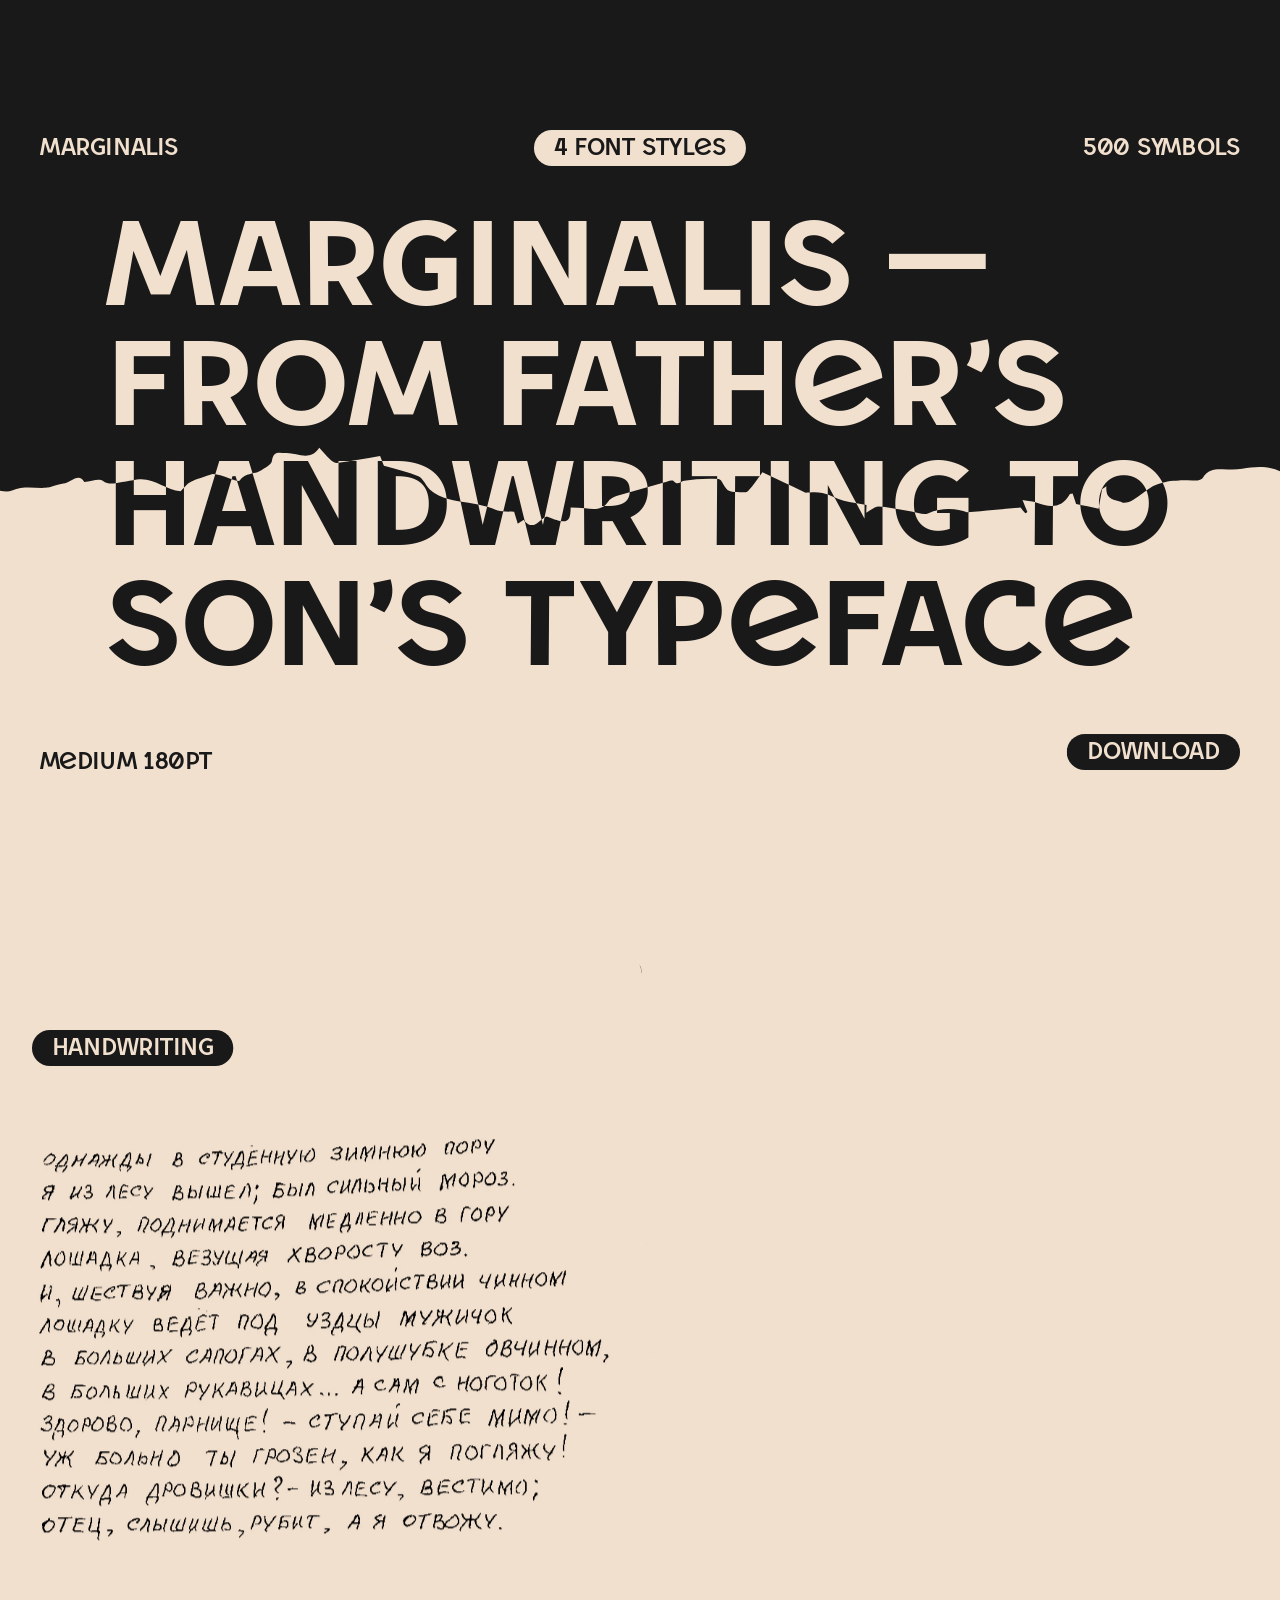
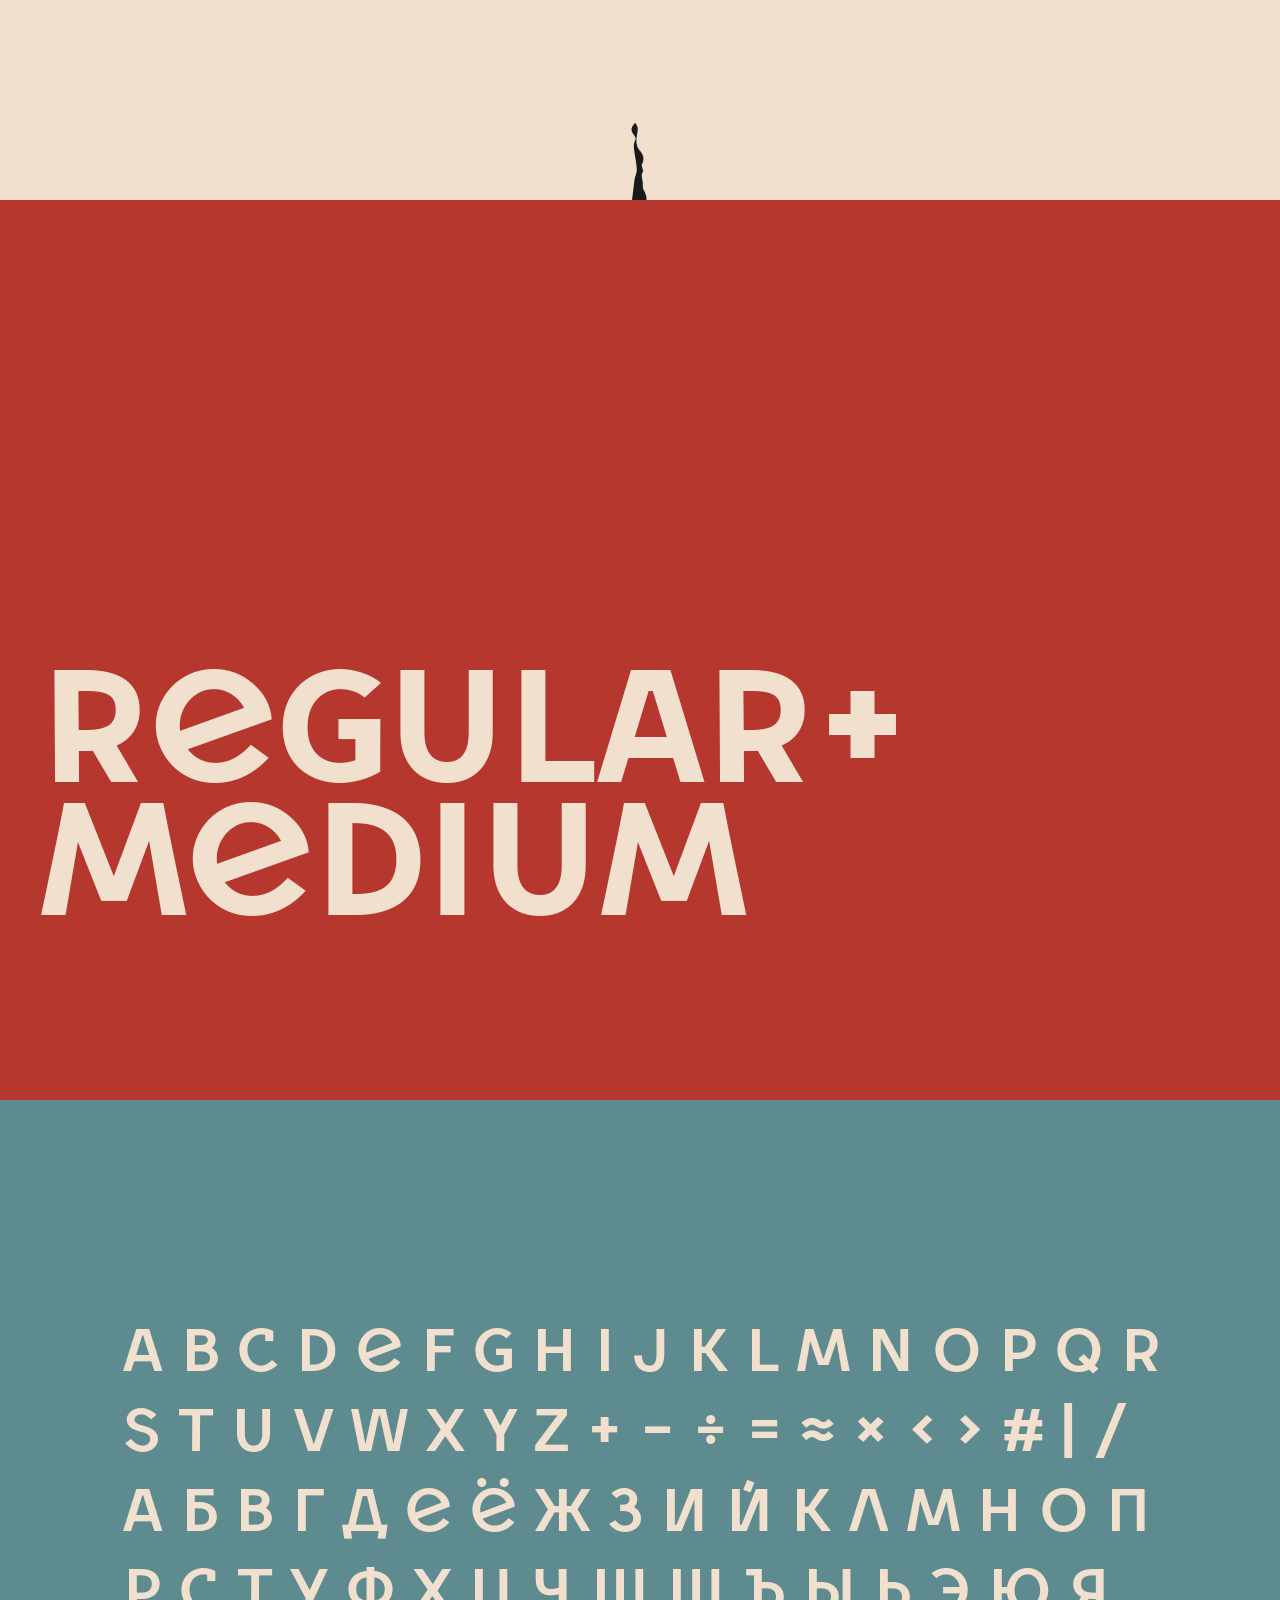
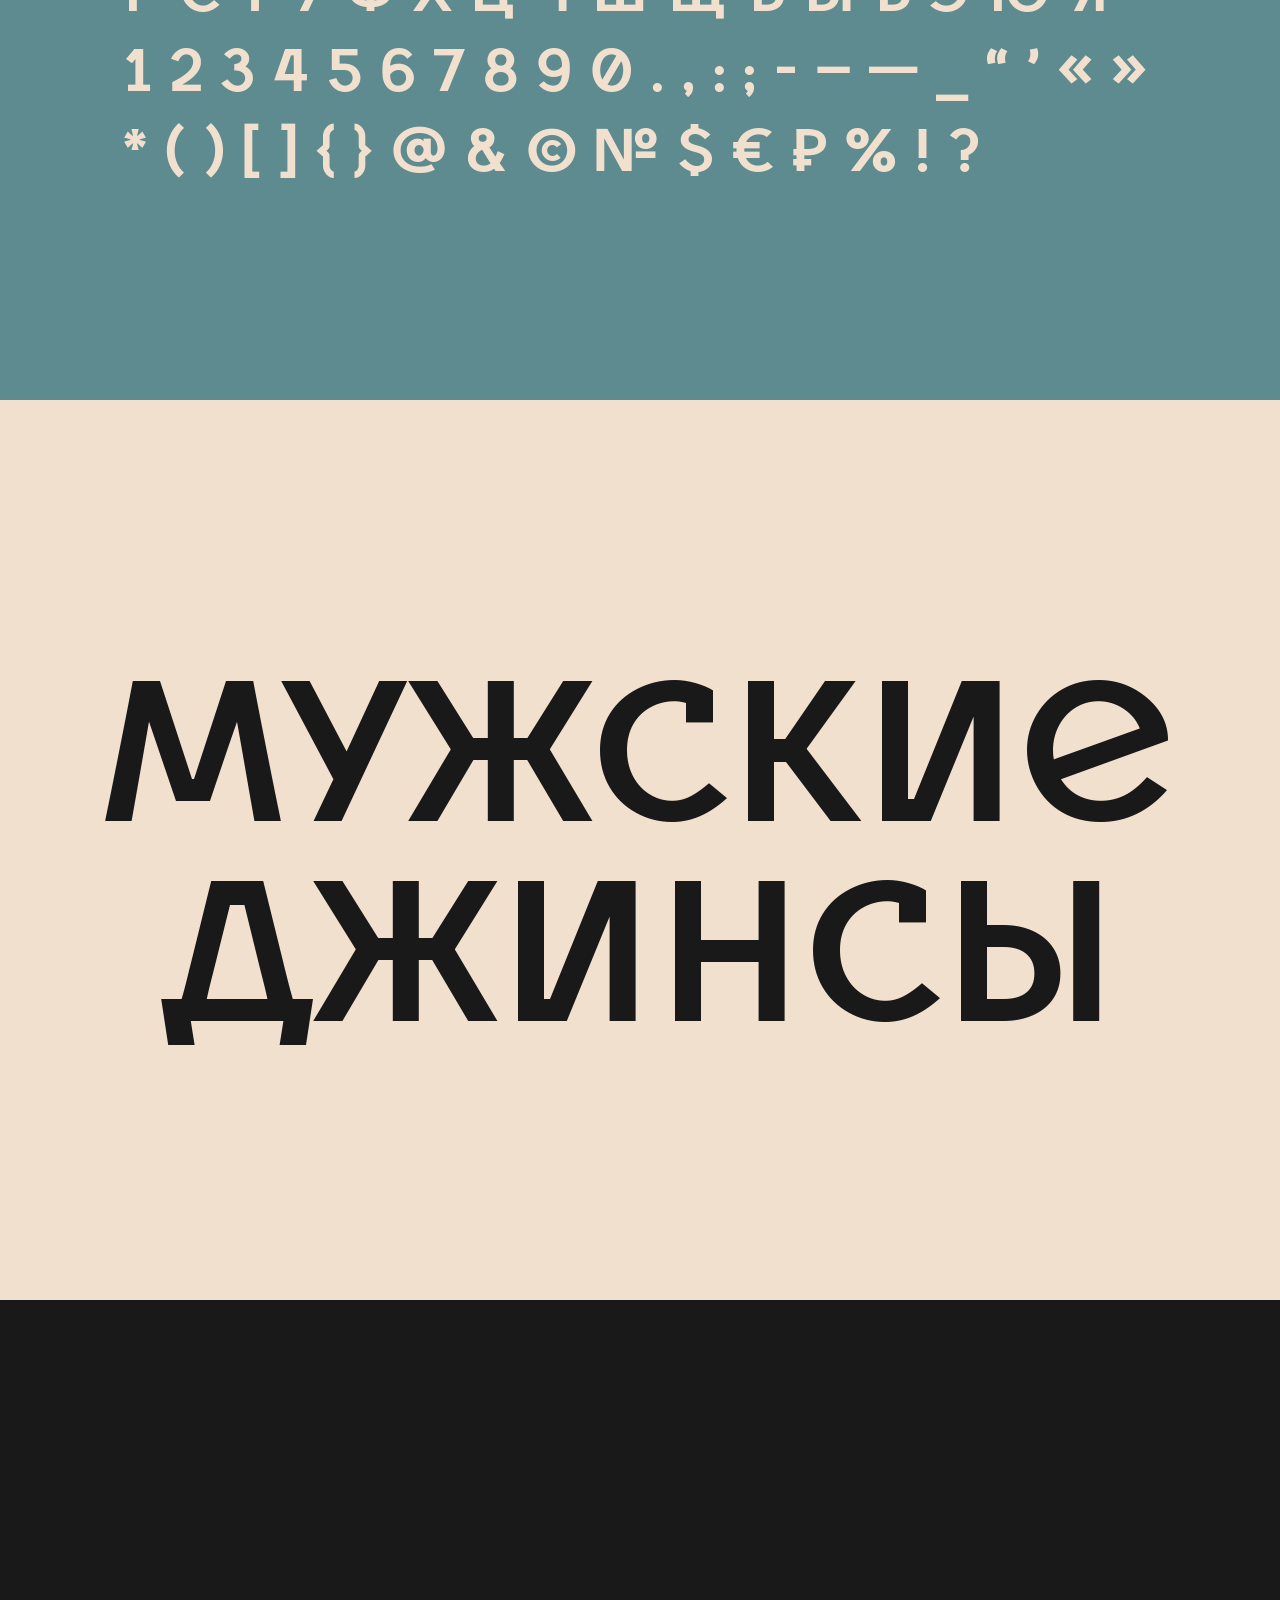
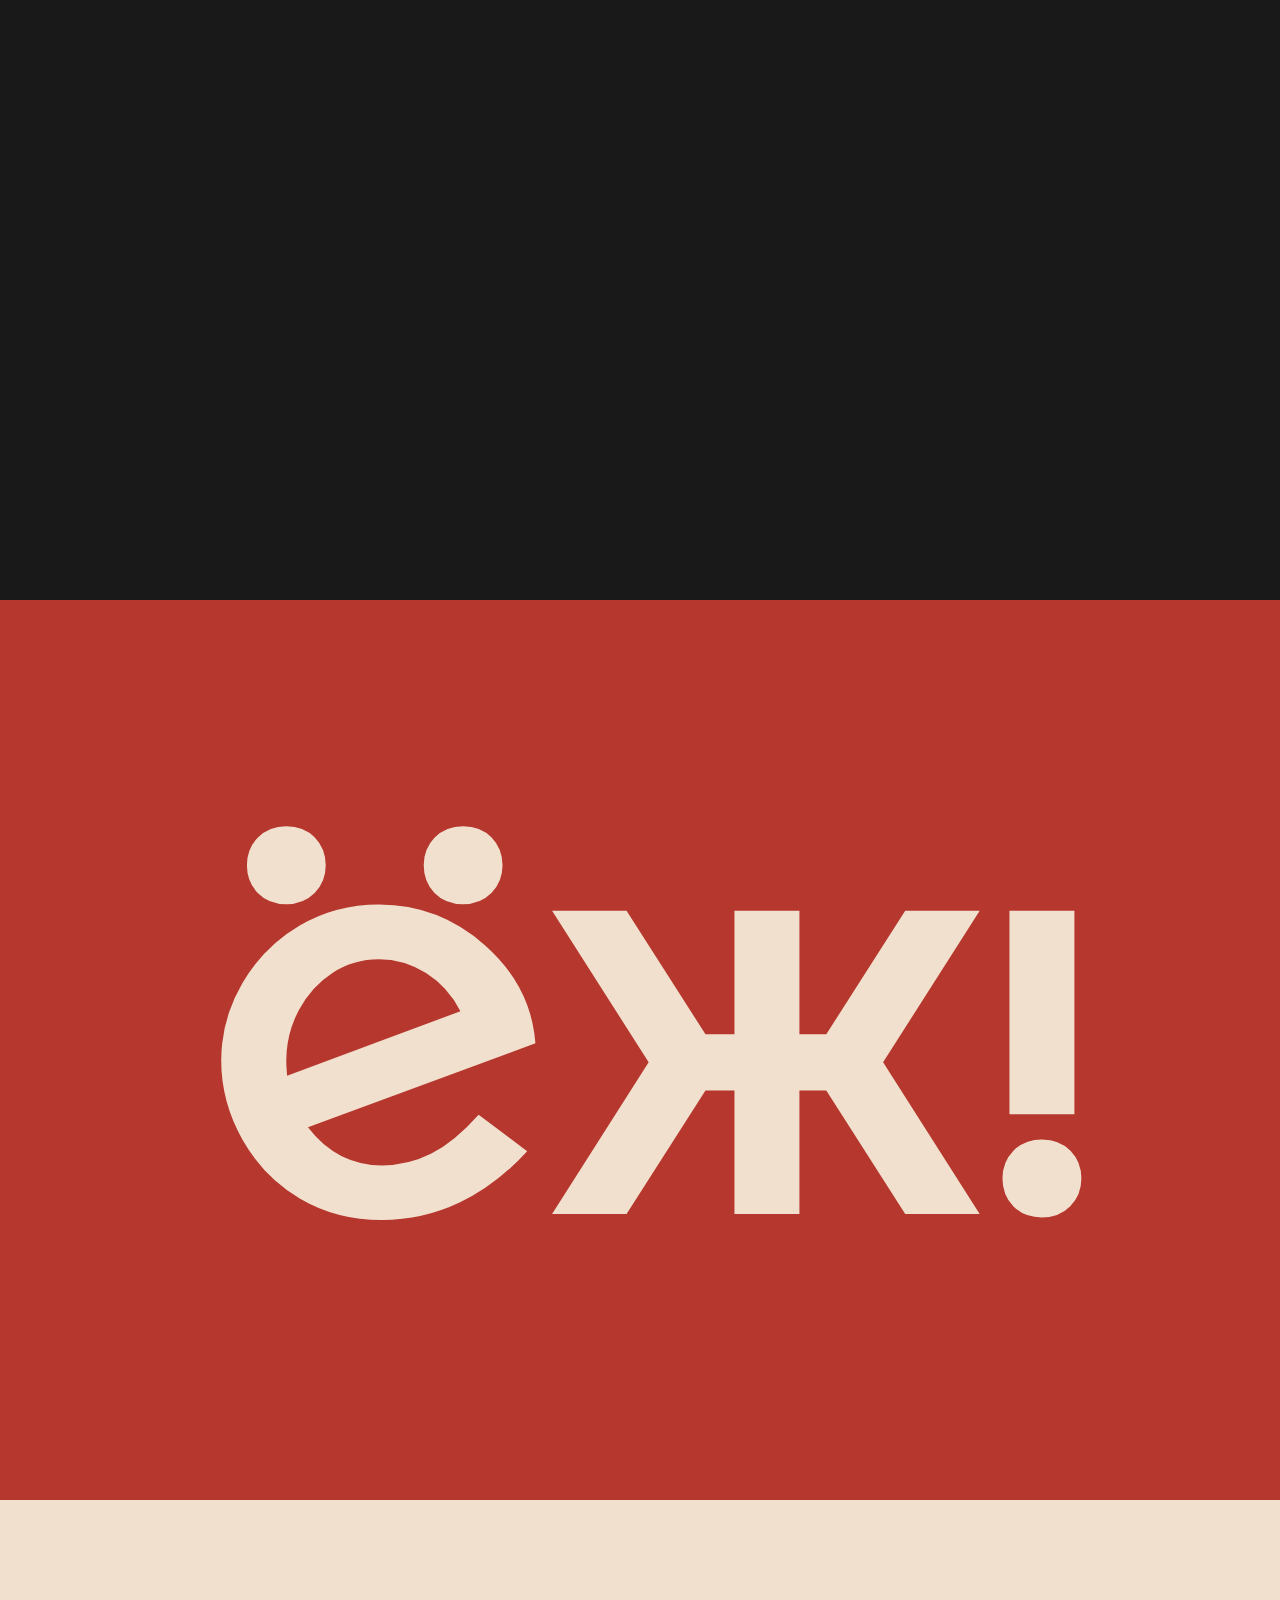
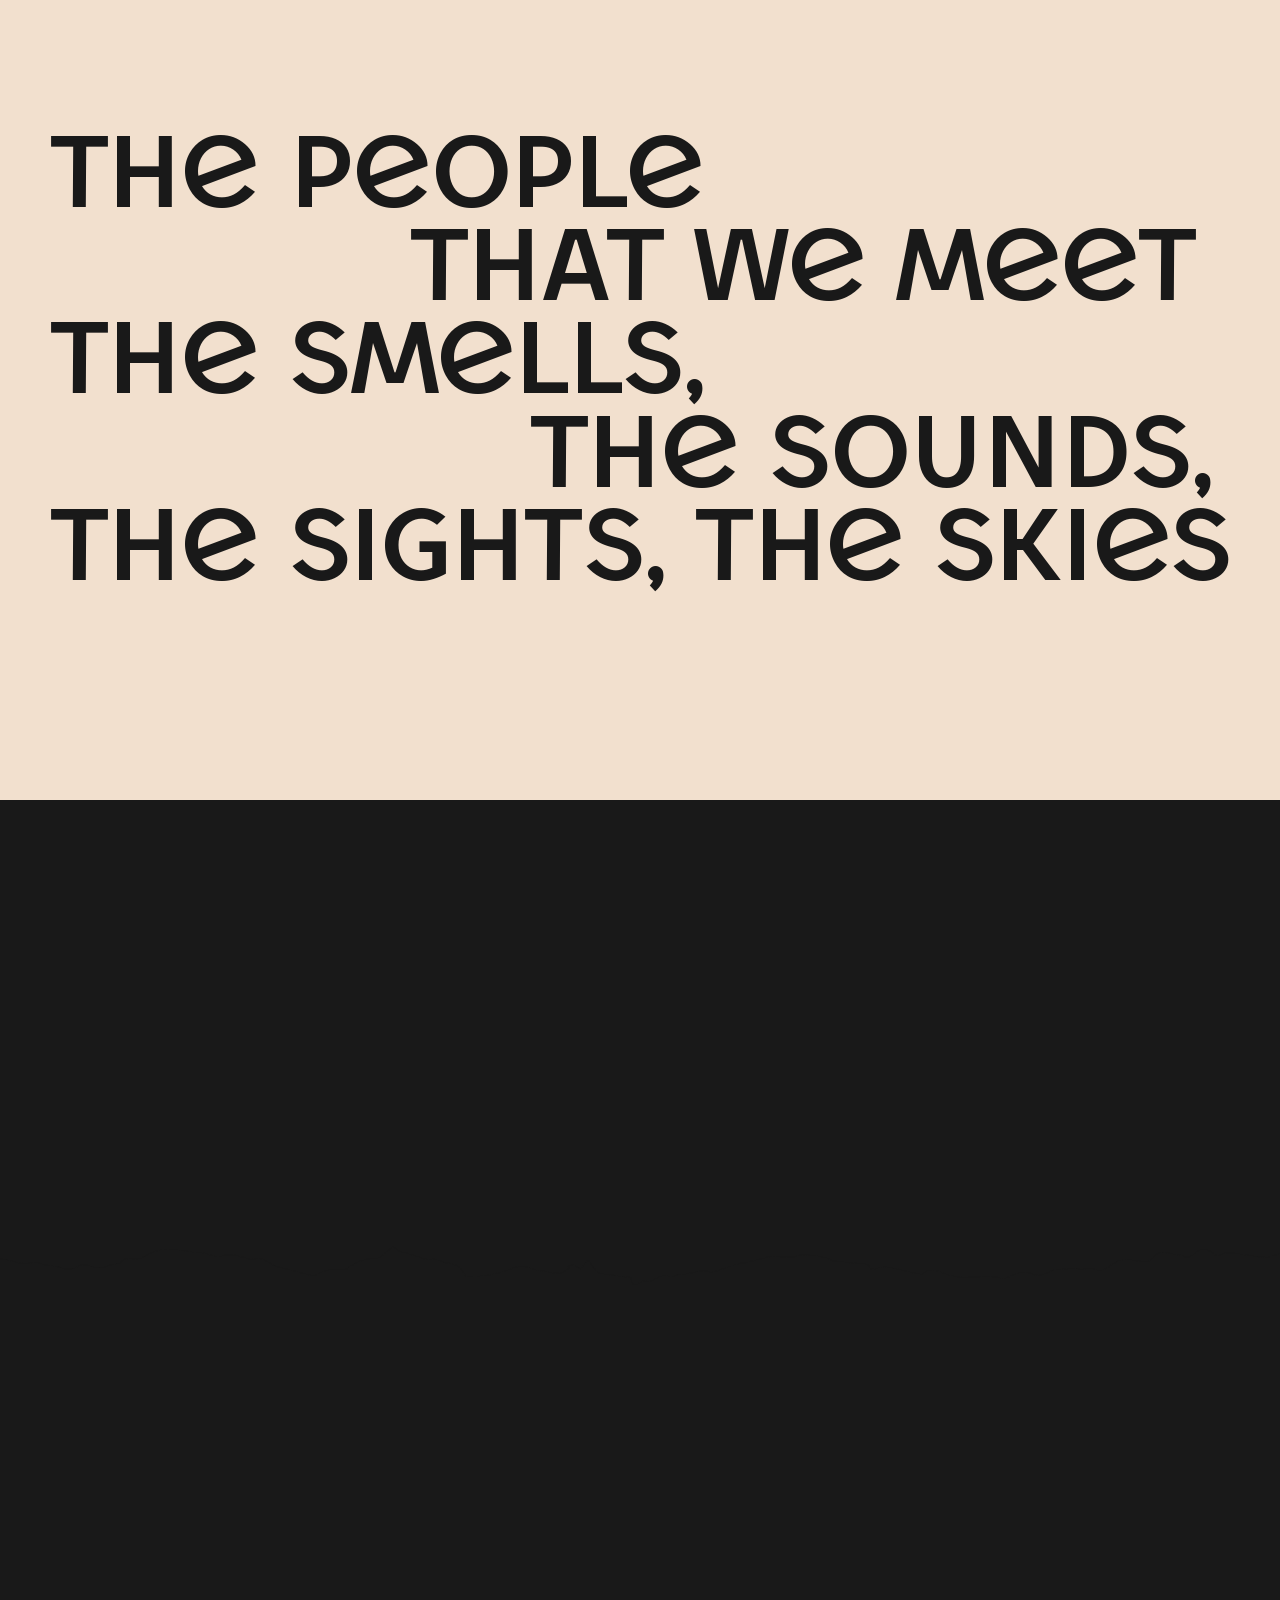
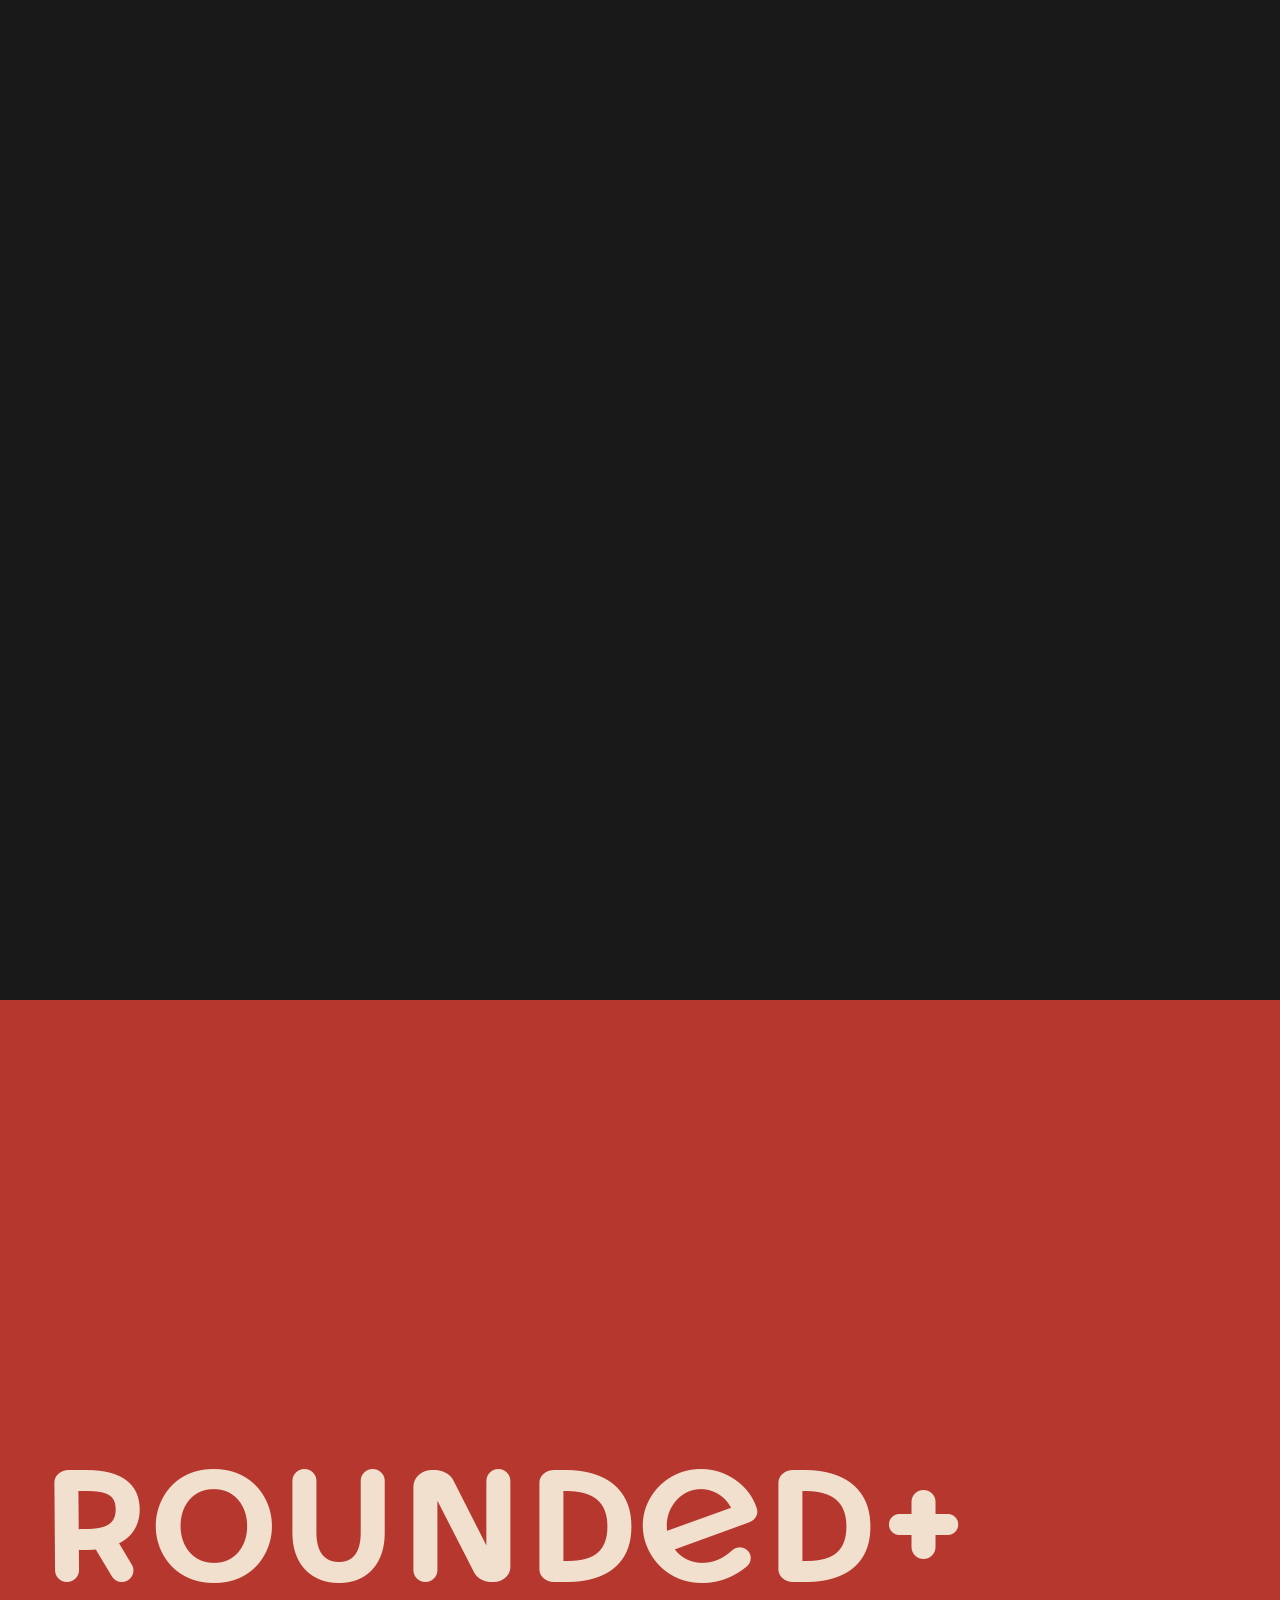
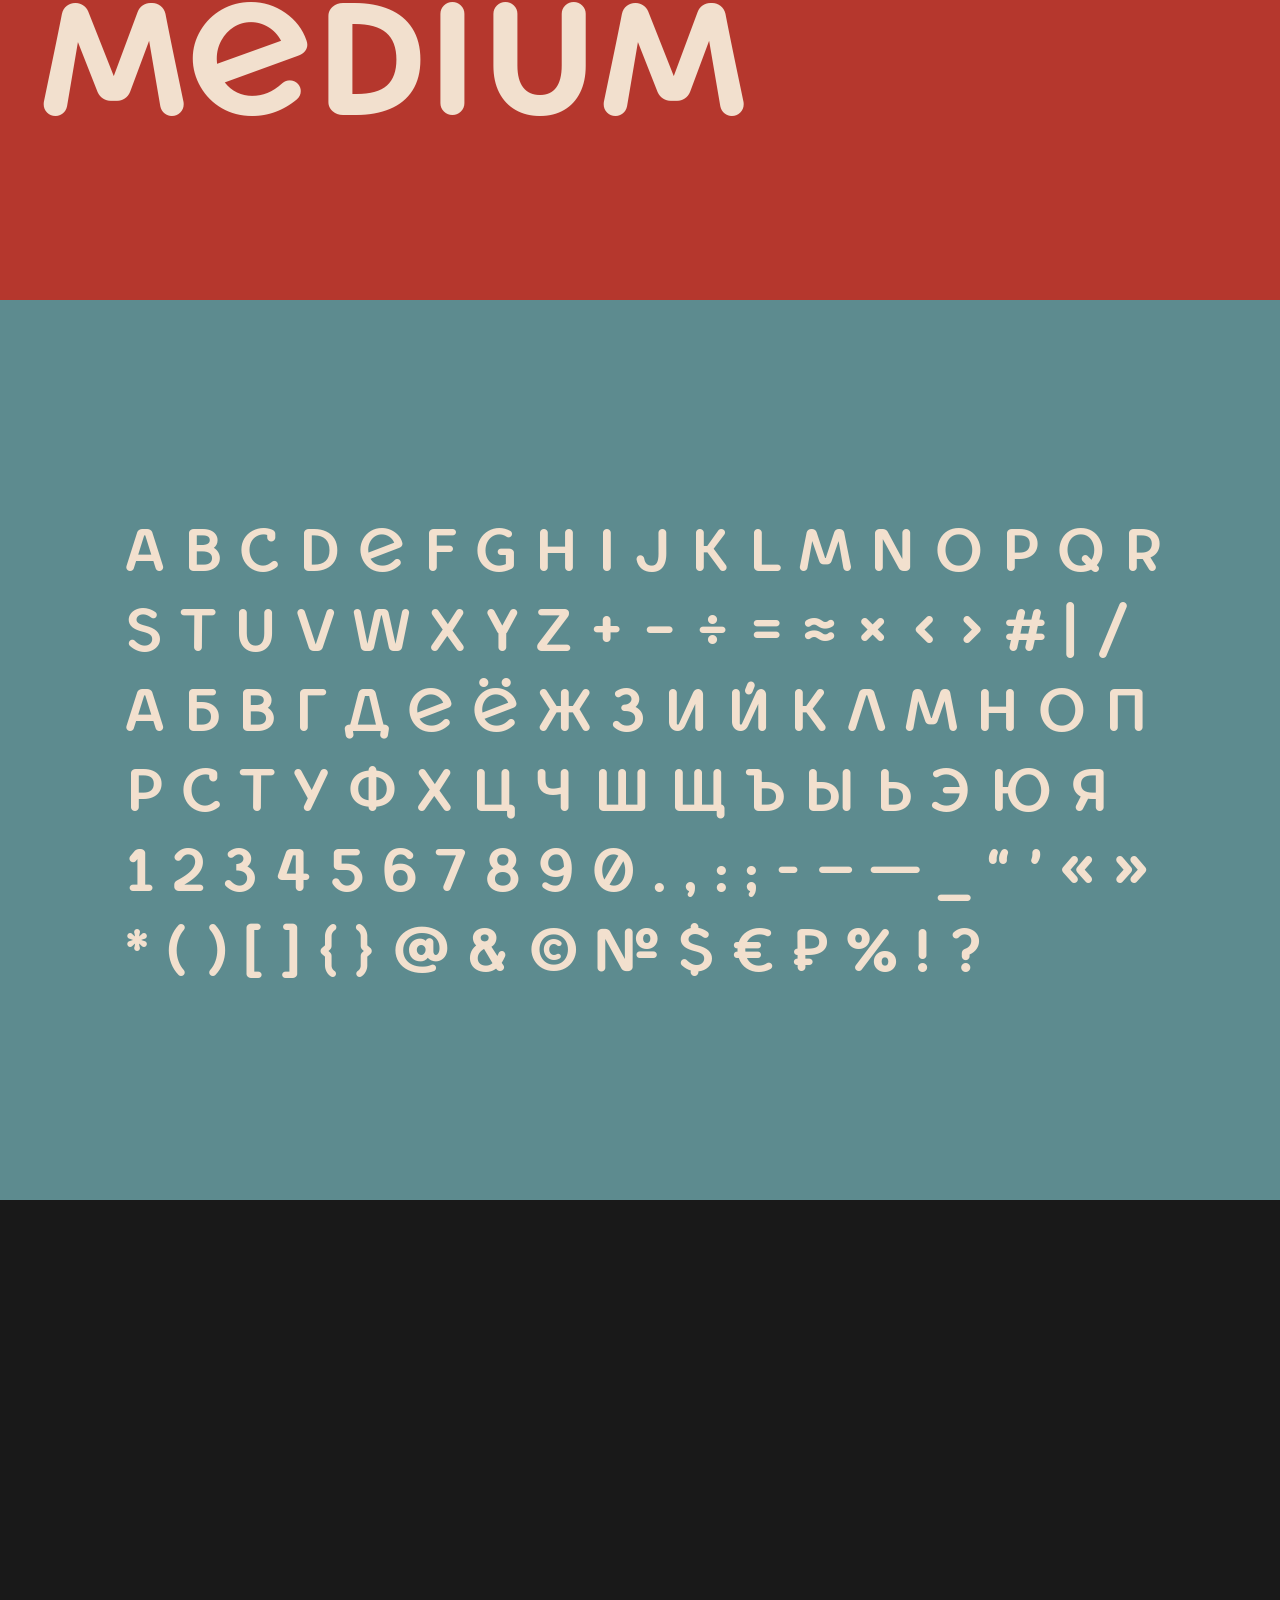
==== commit 5032b2e7: "Test video slide: 6s loop, red text-only pill, no dots or tape Co-Authored-By: Claude Opus 5.5 <nore" ====
--- a/index.html
+++ b/index.html
@@ -24,11 +24,11 @@
 <meta property="og:locale" content="ru_RU">
 <meta name="twitter:card" content="summary_large_image">
 <meta name="twitter:image" content="https://marginalis.art/og.jpg?v=1">
-<link rel="preload" href="fonts/Marginalis-Regular.woff2?v=20261016b" as="font" type="font/woff2" crossorigin>
-<link rel="preload" href="fonts/Marginalis-Medium.woff2?v=20261016b" as="font" type="font/woff2" crossorigin>
-<link rel="preload" href="fonts/Marginalis-Rounded.woff2?v=20261016b" as="font" type="font/woff2" crossorigin>
-<link rel="preload" href="fonts/Marginalis-RoundedMedium.woff2?v=20261016b" as="font" type="font/woff2" crossorigin>
-<link rel="stylesheet" href="styles.css?v=20261016b">
+<link rel="preload" href="fonts/Marginalis-Regular.woff2?v=20261016d" as="font" type="font/woff2" crossorigin>
+<link rel="preload" href="fonts/Marginalis-Medium.woff2?v=20261016d" as="font" type="font/woff2" crossorigin>
+<link rel="preload" href="fonts/Marginalis-Rounded.woff2?v=20261016d" as="font" type="font/woff2" crossorigin>
+<link rel="preload" href="fonts/Marginalis-RoundedMedium.woff2?v=20261016d" as="font" type="font/woff2" crossorigin>
+<link rel="stylesheet" href="styles.css?v=20261016d">
 <script>document.documentElement.classList.add('js')</script>
 </head>
 <body>
@@ -43,7 +43,7 @@
 <!-- 1 -->
 <section class="slide" id="s1" aria-label="Marginalis — from father’s handwriting to son’s typeface">
   <div class="stage">
-    <img class="abs paper" src="assets/s1-paper.svg?v=20261016b" alt="">
+    <img class="abs paper" src="assets/s1-paper.svg?v=20261016d" alt="">
     <h1 class="abs t title w-medium c-dark">
       <span class="ln a" style="--d:.1s">Marginalis —</span>
       <span class="ln a" style="--d:.22s">from father’s </span>
@@ -77,18 +77,18 @@
   <div class="stage" style="background:var(--dark)">
     <div class="paper-side" style="position:absolute;inset:0">
       <div class="abs" data-m="display:none" style="left:-580px;top:-600px;width:1500px;height:2280px;background:var(--cream)"></div>
-      <img class="abs" src="assets/s7-paper.svg?v=20261016b" alt="" style="left:-123.92px;top:-220px;transform:scaleX(-1)" data-m="left:-13px;top:-353px;transform:rotate(-90deg)">
+      <img class="abs" src="assets/s7-paper.svg?v=20261016d" alt="" style="left:-123.92px;top:-220px;transform:scaleX(-1)" data-m="left:-13px;top:-353px;transform:rotate(-90deg)">
       <div class="chip bg-dark" style="left:198.59px;top:60px;transform:translateX(-50%)" data-m="left:60px;top:60px;transform:none"><span class="c-cream">handwriting</span></div>
-      <img class="abs a" data-m="left:503px;top:206px" src="assets/s7-dot.svg?v=20261016b" alt="" style="left:507px;top:224px;--anim:pop;--d:1.6s">
-      <img class="abs a" data-m="left:108px;top:312px" src="assets/s7-dot.svg?v=20261016b" alt="" style="left:112px;top:330px;--anim:pop;--d:1.75s">
-      <img class="abs a" data-m="left:380px;top:459px" src="assets/s7-dot.svg?v=20261016b" alt="" style="left:384px;top:477px;--anim:pop;--d:2.2s">
-      <img class="abs a" data-m="left:202px;top:413px" src="assets/s7-dot.svg?v=20261016b" alt="" style="left:206px;top:431px;--anim:pop;--d:1.9s">
-      <img class="abs a" data-m="left:563px;top:395px" src="assets/s7-dot.svg?v=20261016b" alt="" style="left:567px;top:413px;--anim:pop;--d:2.05s">
-      <img class="abs a" data-m="left:93px;top:565px" src="assets/s7-dot.svg?v=20261016b" alt="" style="left:97px;top:583px;--anim:pop;--d:2.35s">
-      <img class="abs a" data-m="left:722px;top:602px" src="assets/s7-dot.svg?v=20261016b" alt="" style="left:726px;top:620px;--anim:pop;--d:2.5s">
-      <img class="abs a" data-m="left:379px;top:760px" src="assets/s7-dot.svg?v=20261016b" alt="" style="left:383px;top:778px;--anim:pop;--d:2.8s">
-      <img class="abs a" data-m="left:159px;top:714px" src="assets/s7-dot.svg?v=20261016b" alt="" style="left:163px;top:732px;--anim:pop;--d:2.65s">
-      <img class="abs" src="assets/s7-photo.webp?v=20261016b" alt="Рукописный текст отца" data-m="left:20px;top:170px" style="left:24px;top:188px;width:918px;height:638px;object-fit:cover;object-position:top;mix-blend-mode:multiply">
+      <img class="abs a" data-m="left:503px;top:206px" src="assets/s7-dot.svg?v=20261016d" alt="" style="left:507px;top:224px;--anim:pop;--d:1.6s">
+      <img class="abs a" data-m="left:108px;top:312px" src="assets/s7-dot.svg?v=20261016d" alt="" style="left:112px;top:330px;--anim:pop;--d:1.75s">
+      <img class="abs a" data-m="left:380px;top:459px" src="assets/s7-dot.svg?v=20261016d" alt="" style="left:384px;top:477px;--anim:pop;--d:2.2s">
+      <img class="abs a" data-m="left:202px;top:413px" src="assets/s7-dot.svg?v=20261016d" alt="" style="left:206px;top:431px;--anim:pop;--d:1.9s">
+      <img class="abs a" data-m="left:563px;top:395px" src="assets/s7-dot.svg?v=20261016d" alt="" style="left:567px;top:413px;--anim:pop;--d:2.05s">
+      <img class="abs a" data-m="left:93px;top:565px" src="assets/s7-dot.svg?v=20261016d" alt="" style="left:97px;top:583px;--anim:pop;--d:2.35s">
+      <img class="abs a" data-m="left:722px;top:602px" src="assets/s7-dot.svg?v=20261016d" alt="" style="left:726px;top:620px;--anim:pop;--d:2.5s">
+      <img class="abs a" data-m="left:379px;top:760px" src="assets/s7-dot.svg?v=20261016d" alt="" style="left:383px;top:778px;--anim:pop;--d:2.8s">
+      <img class="abs a" data-m="left:159px;top:714px" src="assets/s7-dot.svg?v=20261016d" alt="" style="left:163px;top:732px;--anim:pop;--d:2.65s">
+      <img class="abs" src="assets/s7-photo.webp?v=20261016d" alt="Рукописный текст отца" data-m="left:20px;top:170px" style="left:24px;top:188px;width:918px;height:638px;object-fit:cover;object-position:top;mix-blend-mode:multiply">
     </div>
     <div class="chip bg-cream a" data-m="left:60px;top:1030px" style="left:1040px;top:60px;--anim:fadeDown"><span class="c-dark">Marginalis</span></div>
     <div class="abs t c-cream" data-m="left:60px;top:1170px;font-size:36px;line-height:54px" style="left:1040px;top:246px;font-size:33.75px;line-height:50px">
@@ -115,12 +115,12 @@
     <h2 class="abs t w-medium c-cream" data-split style="left:60px;bottom:142px;font-size:240px;line-height:200px;--base:.3s;--step:.05s" data-m="bottom:300px;font-size:172px;line-height:165px"><span class="ln">regular+</span><span class="ln">medium</span></h2>
     <p class="abs t lbl c-cream a" style="left:60px;top:996px;--d:1s" data-m="top:1830px">Marginalis medium 240pt</p>
     <p class="abs t c-cream a" style="left:60px;top:60px;font-size:45px;line-height:140px;--anim:fadeDown">part 1:</p>
-    <div class="rb clip a" data-m="auto" style="left:1574px;top:643px;width:182.638px;height:77.412px;--anim:fly;--fx:500px;--fy:-200px;--fr:220deg;--dur:1.1s;--d:.5s"><div style="transform:rotate(96.75deg)"><img src="assets/s2-clip63.svg?v=20261016b" alt=""></div></div>
-    <div class="rb clip a" data-m="auto" style="left:316px;top:196px;width:181.984px;height:74.441px;--anim:fly;--fx:-200px;--fy:-500px;--fr:-200deg;--dur:1.1s;--d:.35s"><div style="transform:rotate(-84.25deg)"><img src="assets/s2-clip67.svg?v=20261016b" alt=""></div></div>
-    <div class="rb clip a" data-m="auto" style="left:97px;top:123px;width:186.097px;height:110.235px;--anim:fly;--fx:-400px;--fy:-300px;--fr:180deg;--dur:1.1s;--d:.2s"><div style="transform:rotate(-108.49deg)"><img src="assets/s2-clip65.svg?v=20261016b" alt=""></div></div>
-    <div class="rb clip a" data-m="auto" style="left:1730px;top:378px;width:137.138px;height:182.176px;--anim:fly;--fx:400px;--fy:-400px;--fr:-160deg;--dur:1.1s;--d:.45s"><div style="transform:rotate(29.63deg)"><img src="assets/s2-clip68.svg?v=20261016b" alt=""></div></div>
-    <div class="rb clip a" data-m="auto" style="left:1750px;top:893px;width:170.171px;height:160.438px;--anim:fly;--fx:300px;--fy:400px;--fr:200deg;--dur:1.1s;--d:.6s"><div style="transform:rotate(48.28deg)"><img src="assets/s2-clip64.svg?v=20261016b" alt=""></div></div>
-    <div class="rb clip a" data-m="auto" style="left:97px;top:233px;width:170.171px;height:160.438px;--anim:fly;--fx:-500px;--fy:100px;--fr:-240deg;--dur:1.1s;--d:.3s"><div style="transform:rotate(48.28deg)"><img src="assets/s2-clip64.svg?v=20261016b" alt=""></div></div>
+    <div class="rb clip a" data-m="auto" style="left:1574px;top:643px;width:182.638px;height:77.412px;--anim:fly;--fx:500px;--fy:-200px;--fr:220deg;--dur:1.1s;--d:.5s"><div style="transform:rotate(96.75deg)"><img src="assets/s2-clip63.svg?v=20261016d" alt=""></div></div>
+    <div class="rb clip a" data-m="auto" style="left:316px;top:196px;width:181.984px;height:74.441px;--anim:fly;--fx:-200px;--fy:-500px;--fr:-200deg;--dur:1.1s;--d:.35s"><div style="transform:rotate(-84.25deg)"><img src="assets/s2-clip67.svg?v=20261016d" alt=""></div></div>
+    <div class="rb clip a" data-m="auto" style="left:97px;top:123px;width:186.097px;height:110.235px;--anim:fly;--fx:-400px;--fy:-300px;--fr:180deg;--dur:1.1s;--d:.2s"><div style="transform:rotate(-108.49deg)"><img src="assets/s2-clip65.svg?v=20261016d" alt=""></div></div>
+    <div class="rb clip a" data-m="auto" style="left:1730px;top:378px;width:137.138px;height:182.176px;--anim:fly;--fx:400px;--fy:-400px;--fr:-160deg;--dur:1.1s;--d:.45s"><div style="transform:rotate(29.63deg)"><img src="assets/s2-clip68.svg?v=20261016d" alt=""></div></div>
+    <div class="rb clip a" data-m="auto" style="left:1750px;top:893px;width:170.171px;height:160.438px;--anim:fly;--fx:300px;--fy:400px;--fr:200deg;--dur:1.1s;--d:.6s"><div style="transform:rotate(48.28deg)"><img src="assets/s2-clip64.svg?v=20261016d" alt=""></div></div>
+    <div class="rb clip a" data-m="auto" style="left:97px;top:233px;width:170.171px;height:160.438px;--anim:fly;--fx:-500px;--fy:100px;--fr:-240deg;--dur:1.1s;--d:.3s"><div style="transform:rotate(48.28deg)"><img src="assets/s2-clip64.svg?v=20261016d" alt=""></div></div>
   </div>
 </section>
 
@@ -143,27 +143,27 @@
 <!-- 4 -->
 <section class="slide" id="s4" aria-label="Details: мужские джинсы">
   <div class="stage" style="background:var(--cream)">
-    <img class="abs a" src="assets/s4-hline.svg?v=20261016b" alt="" data-m="left:-295px;top:1077.5px" style="left:125px;top:792.5px;--anim:wipeX;--dur:1.2s;--d:.3s">
-    <img class="abs a" src="assets/s4-hline.svg?v=20261016b" alt="" data-m="left:-295px;top:958.5px" style="left:125px;top:585.5px;--anim:wipeX;--dur:1.2s;--d:.2s">
-    <img class="abs a" src="assets/s4-hline.svg?v=20261016b" alt="" data-m="left:-295px;top:877.5px" style="left:125px;top:492.5px;--anim:wipeX;--dur:1.2s;--d:.1s">
-    <img class="abs a" src="assets/s4-hline.svg?v=20261016b" alt="" data-m="left:-295px;top:758.5px" style="left:125px;top:285.5px;--anim:wipeX;--dur:1.2s;--d:0s">
+    <img class="abs a" src="assets/s4-hline.svg?v=20261016d" alt="" data-m="left:-295px;top:1077.5px" style="left:125px;top:792.5px;--anim:wipeX;--dur:1.2s;--d:.3s">
+    <img class="abs a" src="assets/s4-hline.svg?v=20261016d" alt="" data-m="left:-295px;top:958.5px" style="left:125px;top:585.5px;--anim:wipeX;--dur:1.2s;--d:.2s">
+    <img class="abs a" src="assets/s4-hline.svg?v=20261016d" alt="" data-m="left:-295px;top:877.5px" style="left:125px;top:492.5px;--anim:wipeX;--dur:1.2s;--d:.1s">
+    <img class="abs a" src="assets/s4-hline.svg?v=20261016d" alt="" data-m="left:-295px;top:758.5px" style="left:125px;top:285.5px;--anim:wipeX;--dur:1.2s;--d:0s">
     <p class="abs t lbl c-dark a" style="left:1558px;top:169px;--anim:fadeIn;--d:2.4s" data-m="font-size:34px;line-height:44px;left:884px;top:650px"><span class="ln">unicase </span><span class="ln">e form</span></p>
     <p class="abs t lbl c-dark a" style="left:1127px;top:169px;--anim:fadeIn;--d:2.25s" data-m="font-size:34px;line-height:44px;left:auto;right:464.7px;top:650px;text-align:right"><span class="ln">low</span><span class="ln">contrast</span></p>
     <p class="abs t lbl c-dark a" style="left:627px;top:169px;--anim:fadeIn;--d:1.8s" data-m="font-size:34px;line-height:44px;left:auto;right:748.1px;top:650px;text-align:right"><span class="ln">letters </span><span class="ln">with crossbar</span></p>
     <p class="abs t lbl c-dark a" style="left:1243px;bottom:170px;--anim:fadeIn;--d:2.1s" data-m="font-size:34px;line-height:44px;left:703.5px;bottom:727px"><span class="ln">vertical</span><span class="ln">terminal</span></p>
     <p class="abs t lbl c-dark a" style="left:799px;bottom:170px;--anim:fadeIn;--d:1.95s" data-m="font-size:34px;line-height:44px;left:auto;right:650.6px;bottom:727px;text-align:right"><span class="ln">Squarish </span><span class="ln">letterforms</span></p>
-    <img class="abs a" src="assets/s4-vline.svg?v=20261016b" alt="" data-m="left:870px;top:650px" style="left:1543.5px;top:169px;--anim:wipeY;--dur:.5s;--d:2.3s">
-    <img class="abs a" src="assets/s4-vline.svg?v=20261016b" alt="" data-m="left:625.8px;top:650px" style="left:1112.5px;top:169px;--anim:wipeY;--dur:.5s;--d:2.15s">
-    <img class="abs a" src="assets/s4-vline.svg?v=20261016b" alt="" data-m="left:342.4px;top:650px" style="left:612.5px;top:169px;--anim:wipeY;--dur:.5s;--d:1.7s">
-    <img class="abs a" src="assets/s4-vline.svg?v=20261016b" alt="" data-m="left:691.5px;top:1090px" style="left:1228.5px;top:807px;--anim:wipeUp;--dur:.5s;--d:2s">
-    <img class="abs a" src="assets/s4-vline.svg?v=20261016b" alt="" data-m="left:439.9px;top:1090px" style="left:784.5px;top:807px;--anim:wipeUp;--dur:.5s;--d:1.85s">
+    <img class="abs a" src="assets/s4-vline.svg?v=20261016d" alt="" data-m="left:870px;top:650px" style="left:1543.5px;top:169px;--anim:wipeY;--dur:.5s;--d:2.3s">
+    <img class="abs a" src="assets/s4-vline.svg?v=20261016d" alt="" data-m="left:625.8px;top:650px" style="left:1112.5px;top:169px;--anim:wipeY;--dur:.5s;--d:2.15s">
+    <img class="abs a" src="assets/s4-vline.svg?v=20261016d" alt="" data-m="left:342.4px;top:650px" style="left:612.5px;top:169px;--anim:wipeY;--dur:.5s;--d:1.7s">
+    <img class="abs a" src="assets/s4-vline.svg?v=20261016d" alt="" data-m="left:691.5px;top:1090px" style="left:1228.5px;top:807px;--anim:wipeUp;--dur:.5s;--d:2s">
+    <img class="abs a" src="assets/s4-vline.svg?v=20261016d" alt="" data-m="left:439.9px;top:1090px" style="left:784.5px;top:807px;--anim:wipeUp;--dur:.5s;--d:1.85s">
     <p class="abs t lbl c-dark a" style="left:125px;top:886px;--d:2.6s" data-m="left:60px;top:1700px">Marginalis regular 300pt</p>
     <h2 class="abs t c-dark" data-split style="left:960px;top:285.5px;transform:translateX(-50%);font-size:300px;line-height:300px;text-align:center;--base:.6s;--step:.05s" data-m="left:540px;top:760px;font-size:170px;line-height:200px">
       <span class="ln">мужские</span><span class="ln">джинсы</span>
     </h2>
-    <img class="abs a" src="assets/s4-circle.svg?v=20261016b" alt="" data-m="left:341.7px;top:762px;transform:scale(.5667)" style="left:654px;top:333px;--anim:pop;--d:1.6s">
-    <img class="abs a" src="assets/s4-circle.svg?v=20261016b" alt="" data-m="left:714.8px;top:893.5px;transform:scale(.5667)" style="left:1312px;top:565px;--anim:pop;--d:1.75s">
-    <img class="abs a" src="assets/s4-circle.svg?v=20261016b" alt="" data-m="left:406.8px;top:973.4px;transform:scale(.5667)" style="left:769px;top:706px;--anim:pop;--d:1.9s">
+    <img class="abs a" src="assets/s4-circle.svg?v=20261016d" alt="" data-m="left:341.7px;top:762px;transform:scale(.5667)" style="left:654px;top:333px;--anim:pop;--d:1.6s">
+    <img class="abs a" src="assets/s4-circle.svg?v=20261016d" alt="" data-m="left:714.8px;top:893.5px;transform:scale(.5667)" style="left:1312px;top:565px;--anim:pop;--d:1.75s">
+    <img class="abs a" src="assets/s4-circle.svg?v=20261016d" alt="" data-m="left:406.8px;top:973.4px;transform:scale(.5667)" style="left:769px;top:706px;--anim:pop;--d:1.9s">
   </div>
 </section>
 
@@ -171,80 +171,80 @@
 <section class="slide" id="s5" aria-label="Back home — collage">
   <div class="stage" style="background:var(--dark)">
     <div class="beads" style="position:absolute;inset:0;pointer-events:none" data-m="transform:translate(-689.8px,726.5px)">
-      <img class="abs a" src="assets/s5-bead.svg?v=20261016b" alt="" style="left:1236px;top:808px;--anim:pop;--dur:.4s;--d:1.6s">
-      <img class="abs a" src="assets/s5-bead.svg?v=20261016b" alt="" style="left:1252px;top:819px;--anim:pop;--dur:.4s;--d:1.64s">
-      <img class="abs a" src="assets/s5-bead.svg?v=20261016b" alt="" style="left:1265px;top:832px;--anim:pop;--dur:.4s;--d:1.68s">
-      <img class="abs a" src="assets/s5-bead.svg?v=20261016b" alt="" style="left:1277px;top:847px;--anim:pop;--dur:.4s;--d:1.72s">
-      <img class="abs a" src="assets/s5-bead.svg?v=20261016b" alt="" style="left:1280px;top:866px;--anim:pop;--dur:.4s;--d:1.76s">
-      <img class="abs a" src="assets/s5-bead.svg?v=20261016b" alt="" style="left:1280px;top:885px;--anim:pop;--dur:.4s;--d:1.8s">
-      <img class="abs a" src="assets/s5-bead.svg?v=20261016b" alt="" style="left:1277px;top:904px;--anim:pop;--dur:.4s;--d:1.84s">
-      <img class="abs a" src="assets/s5-bead.svg?v=20261016b" alt="" style="left:1267px;top:921px;--anim:pop;--dur:.4s;--d:1.88s">
-      <img class="abs a" src="assets/s5-bead.svg?v=20261016b" alt="" style="left:1253px;top:933px;--anim:pop;--dur:.4s;--d:1.92s">
-      <img class="abs a" src="assets/s5-bead.svg?v=20261016b" alt="" style="left:1238px;top:943px;--anim:pop;--dur:.4s;--d:1.96s">
-      <img class="abs a" src="assets/s5-bead.svg?v=20261016b" alt="" style="left:1223px;top:953px;--anim:pop;--dur:.4s;--d:2s">
-      <img class="abs a" src="assets/s5-bead.svg?v=20261016b" alt="" style="left:1206px;top:963px;--anim:pop;--dur:.4s;--d:2.04s">
-      <img class="abs a" src="assets/s5-bead.svg?v=20261016b" alt="" style="left:1190px;top:973px;--anim:pop;--dur:.4s;--d:2.08s">
-      <img class="abs a" src="assets/s5-bead.svg?v=20261016b" alt="" style="left:1172px;top:973px;--anim:pop;--dur:.4s;--d:2.12s">
-      <img class="abs a" src="assets/s5-bead.svg?v=20261016b" alt="" style="left:1155px;top:966px;--anim:pop;--dur:.4s;--d:2.16s">
-      <img class="abs a" src="assets/s5-bead.svg?v=20261016b" alt="" style="left:1148px;top:948px;--anim:pop;--dur:.4s;--d:2.2s">
-      <img class="abs a" src="assets/s5-bead.svg?v=20261016b" alt="" style="left:1148px;top:931px;--anim:pop;--dur:.4s;--d:2.24s">
-      <img class="abs a" src="assets/s5-bead.svg?v=20261016b" alt="" style="left:1152px;top:913px;--anim:pop;--dur:.4s;--d:2.28s">
-      <img class="abs a" src="assets/s5-bead.svg?v=20261016b" alt="" style="left:1155px;top:896px;--anim:pop;--dur:.4s;--d:2.32s">
+      <img class="abs a" src="assets/s5-bead.svg?v=20261016d" alt="" style="left:1236px;top:808px;--anim:pop;--dur:.4s;--d:1.6s">
+      <img class="abs a" src="assets/s5-bead.svg?v=20261016d" alt="" style="left:1252px;top:819px;--anim:pop;--dur:.4s;--d:1.64s">
+      <img class="abs a" src="assets/s5-bead.svg?v=20261016d" alt="" style="left:1265px;top:832px;--anim:pop;--dur:.4s;--d:1.68s">
+      <img class="abs a" src="assets/s5-bead.svg?v=20261016d" alt="" style="left:1277px;top:847px;--anim:pop;--dur:.4s;--d:1.72s">
+      <img class="abs a" src="assets/s5-bead.svg?v=20261016d" alt="" style="left:1280px;top:866px;--anim:pop;--dur:.4s;--d:1.76s">
+      <img class="abs a" src="assets/s5-bead.svg?v=20261016d" alt="" style="left:1280px;top:885px;--anim:pop;--dur:.4s;--d:1.8s">
+      <img class="abs a" src="assets/s5-bead.svg?v=20261016d" alt="" style="left:1277px;top:904px;--anim:pop;--dur:.4s;--d:1.84s">
+      <img class="abs a" src="assets/s5-bead.svg?v=20261016d" alt="" style="left:1267px;top:921px;--anim:pop;--dur:.4s;--d:1.88s">
+      <img class="abs a" src="assets/s5-bead.svg?v=20261016d" alt="" style="left:1253px;top:933px;--anim:pop;--dur:.4s;--d:1.92s">
+      <img class="abs a" src="assets/s5-bead.svg?v=20261016d" alt="" style="left:1238px;top:943px;--anim:pop;--dur:.4s;--d:1.96s">
+      <img class="abs a" src="assets/s5-bead.svg?v=20261016d" alt="" style="left:1223px;top:953px;--anim:pop;--dur:.4s;--d:2s">
+      <img class="abs a" src="assets/s5-bead.svg?v=20261016d" alt="" style="left:1206px;top:963px;--anim:pop;--dur:.4s;--d:2.04s">
+      <img class="abs a" src="assets/s5-bead.svg?v=20261016d" alt="" style="left:1190px;top:973px;--anim:pop;--dur:.4s;--d:2.08s">
+      <img class="abs a" src="assets/s5-bead.svg?v=20261016d" alt="" style="left:1172px;top:973px;--anim:pop;--dur:.4s;--d:2.12s">
+      <img class="abs a" src="assets/s5-bead.svg?v=20261016d" alt="" style="left:1155px;top:966px;--anim:pop;--dur:.4s;--d:2.16s">
+      <img class="abs a" src="assets/s5-bead.svg?v=20261016d" alt="" style="left:1148px;top:948px;--anim:pop;--dur:.4s;--d:2.2s">
+      <img class="abs a" src="assets/s5-bead.svg?v=20261016d" alt="" style="left:1148px;top:931px;--anim:pop;--dur:.4s;--d:2.24s">
+      <img class="abs a" src="assets/s5-bead.svg?v=20261016d" alt="" style="left:1152px;top:913px;--anim:pop;--dur:.4s;--d:2.28s">
+      <img class="abs a" src="assets/s5-bead.svg?v=20261016d" alt="" style="left:1155px;top:896px;--anim:pop;--dur:.4s;--d:2.32s">
     </div>
     <div class="rb a" data-drag data-m="left:379.2px;top:1333.5px;transform:scale(1.12)" style="left:1069px;top:607px;width:480.965px;height:277.535px;--anim:pop;--d:1.3s">
-      <img class="sticker-img" src="assets/s5-sticker.webp?v=20261016b" alt="back home" style="position:absolute;left:-60px;top:-60px;width:600px;height:397px">
+      <img class="sticker-img" src="assets/s5-sticker.webp?v=20261016d" alt="back home" style="position:absolute;left:-60px;top:-60px;width:600px;height:397px">
     </div>
     <div class="rb a" data-drag="big" data-m="left:111.8px;top:556.5px;transform:scale(.93)" style="left:495.13px;top:74.22px;width:958.135px;height:606.674px;--anim:drop;--fy:-220px;--fr:6deg;--d:.1s">
       <div class="photo-frame" style="transform:rotate(2deg)">
         <div class="abs" style="left:-.16px;top:-440.75px;width:901.628px;height:1352.276px">
-          <img class="abs" src="assets/s5-photo1.webp?v=20261016b" alt="" style="inset:0;width:100%;height:100%;object-fit:cover">
-          <img class="abs" src="assets/s5-photo2.webp?v=20261016b" alt="" style="inset:0;width:100%;height:100%;object-fit:cover;object-position:bottom">
+          <img class="abs" src="assets/s5-photo1.webp?v=20261016d" alt="" style="inset:0;width:100%;height:100%;object-fit:cover">
+          <img class="abs" src="assets/s5-photo2.webp?v=20261016d" alt="" style="inset:0;width:100%;height:100%;object-fit:cover;object-position:bottom">
         </div>
       </div>
     </div>
     <div class="stamp a" data-drag data-m="transform:scale(.75) translate(-863.8px,47.6px);transform-origin:783.2px 334.6px" style="position:absolute;inset:0;pointer-events:none;--anim:drop;--fx:200px;--fy:-200px;--fr:14deg;--d:.35s">
-      <img class="abs" src="assets/s5-stamp-paper.svg?v=20261016b" alt="" style="left:1434px;top:33px">
+      <img class="abs" src="assets/s5-stamp-paper.svg?v=20261016d" alt="" style="left:1434px;top:33px">
       <div class="rb" style="left:1596.47px;top:111.05px;width:136.337px;height:156.914px;transform:translateX(-50%)"><p class="t" style="transform:rotate(9.41deg);font-size:200px;line-height:300px;color:transparent;-webkit-text-stroke:5px var(--dark)">5</p></div>
       <div class="rb" style="left:1724.26px;top:123.93px;width:140.878px;height:56.922px;transform:translateX(-50%)"><p class="t c-dark" style="transform:rotate(9.41deg);font-size:50px;line-height:300px">euro</p></div>
       <div class="rb" style="left:1498.23px;top:396.16px;width:168.502px;height:61.499px"><p class="t c-dark" style="transform:rotate(9.41deg);font-size:50px;line-height:300px">stamp</p></div>
-      <div class="rb" style="left:1514.3px;top:153.79px;width:266.801px;height:266.801px"><div style="width:232px;height:232px;transform:rotate(9.41deg)"><img src="assets/s5-stamp-arrow.svg?v=20261016b" alt="" style="position:absolute;left:-2.5px;top:-2.5px"></div></div>
-    </div>
-    <div class="rb clip a" data-drag data-m="display:none" style="left:213px;top:277px;width:160.929px;height:169.775px;--anim:fly;--fx:-400px;--fy:-200px;--d:.9s"><div style="transform:rotate(42.02deg)"><img src="assets/s5-clip60.svg?v=20261016b" alt=""></div></div>
-    <div class="rb clip a" data-drag data-m="left:73.4px;top:1678.1px" style="left:67px;top:896px;width:185.628px;height:119.095px;--anim:fly;--fx:-300px;--fy:300px;--d:1s"><div style="transform:rotate(111.95deg)"><img src="assets/s5-clip61.svg?v=20261016b" alt=""></div></div>
-    <div class="rb clip a" data-drag data-m="left:807.8px;top:1214.3px" style="left:1678px;top:559px;width:184.332px;height:86.618px;--anim:fly;--fx:400px;--fy:0px;--d:1.05s"><div style="transform:rotate(99.91deg) scaleY(-1)"><img src="assets/s5-clip65.svg?v=20261016b" alt=""></div></div>
-    <div class="rb clip a" data-drag data-m="display:none" style="left:301px;top:917px;width:182.638px;height:77.412px;--anim:fly;--fx:-100px;--fy:400px;--d:1.1s"><div style="transform:rotate(96.75deg)"><img src="assets/s5-clip63.svg?v=20261016b" alt=""></div></div>
-    <div class="rb clip a" data-drag data-m="left:145.9px;top:1491.3px" style="left:135px;top:727px;width:120.405px;height:185.497px;--anim:fly;--fx:-400px;--fy:100px;--d:1.15s"><div style="transform:rotate(-22.48deg)"><img src="assets/s5-clip62.svg?v=20261016b" alt=""></div></div>
-    <div class="rb clip a" data-drag data-m="left:878.1px;top:1726.0px" style="left:1732px;top:855px;width:170.171px;height:160.438px;--anim:fly;--fx:300px;--fy:400px;--d:1.2s"><div style="transform:rotate(48.28deg)"><img src="assets/s5-clip64.svg?v=20261016b" alt=""></div></div>
+      <div class="rb" style="left:1514.3px;top:153.79px;width:266.801px;height:266.801px"><div style="width:232px;height:232px;transform:rotate(9.41deg)"><img src="assets/s5-stamp-arrow.svg?v=20261016d" alt="" style="position:absolute;left:-2.5px;top:-2.5px"></div></div>
+    </div>
+    <div class="rb clip a" data-drag data-m="display:none" style="left:213px;top:277px;width:160.929px;height:169.775px;--anim:fly;--fx:-400px;--fy:-200px;--d:.9s"><div style="transform:rotate(42.02deg)"><img src="assets/s5-clip60.svg?v=20261016d" alt=""></div></div>
+    <div class="rb clip a" data-drag data-m="left:73.4px;top:1678.1px" style="left:67px;top:896px;width:185.628px;height:119.095px;--anim:fly;--fx:-300px;--fy:300px;--d:1s"><div style="transform:rotate(111.95deg)"><img src="assets/s5-clip61.svg?v=20261016d" alt=""></div></div>
+    <div class="rb clip a" data-drag data-m="left:807.8px;top:1214.3px" style="left:1678px;top:559px;width:184.332px;height:86.618px;--anim:fly;--fx:400px;--fy:0px;--d:1.05s"><div style="transform:rotate(99.91deg) scaleY(-1)"><img src="assets/s5-clip65.svg?v=20261016d" alt=""></div></div>
+    <div class="rb clip a" data-drag data-m="display:none" style="left:301px;top:917px;width:182.638px;height:77.412px;--anim:fly;--fx:-100px;--fy:400px;--d:1.1s"><div style="transform:rotate(96.75deg)"><img src="assets/s5-clip63.svg?v=20261016d" alt=""></div></div>
+    <div class="rb clip a" data-drag data-m="left:145.9px;top:1491.3px" style="left:135px;top:727px;width:120.405px;height:185.497px;--anim:fly;--fx:-400px;--fy:100px;--d:1.15s"><div style="transform:rotate(-22.48deg)"><img src="assets/s5-clip62.svg?v=20261016d" alt=""></div></div>
+    <div class="rb clip a" data-drag data-m="left:878.1px;top:1726.0px" style="left:1732px;top:855px;width:170.171px;height:160.438px;--anim:fly;--fx:300px;--fy:400px;--d:1.2s"><div style="transform:rotate(48.28deg)"><img src="assets/s5-clip64.svg?v=20261016d" alt=""></div></div>
     <div class="rb a" data-drag="big" data-m="left:71.4px;top:859.3px;transform:scale(1.19)" style="left:293px;top:435px;width:747.609px;height:503.096px;--anim:drop;--fx:-160px;--fy:200px;--fr:-12deg;--d:.6s">
       <div class="card-house" style="transform:rotate(5.88deg)">
-        <img class="abs" src="assets/s5-house.svg?v=20261016b" alt="" style="left:20px;top:109px">
+        <img class="abs" src="assets/s5-house.svg?v=20261016d" alt="" style="left:20px;top:109px">
         <p class="abs t lbl c-dark" style="left:20px;bottom:20px;line-height:33px"><span class="ln">english school</span><span class="ln">lessons</span></p>
         <p class="abs t lbl c-dark" style="right:20px;bottom:20px">07 pm</p>
         <p class="abs t lbl c-dark" style="right:577px;bottom:389px">09 am</p>
-        <img class="abs" src="assets/s5-roof.svg?v=20261016b" alt="" style="left:31px;top:18px">
-        <img class="abs" src="assets/s5-window.svg?v=20261016b" alt="" style="left:109.5px;top:158.5px">
-        <img class="abs" src="assets/s5-door.svg?v=20261016b" alt="" style="left:232.5px;top:158.5px">
-        <img class="abs" src="assets/s5-chimney.svg?v=20261016b" alt="" style="left:405.5px;top:39.5px">
-        <img class="abs" src="assets/s5-window.svg?v=20261016b" alt="" style="left:421.5px;top:158.5px">
-        <img class="abs" src="assets/s5-smoke.svg?v=20261016b" alt="" style="left:488.07px;top:15.68px">
+        <img class="abs" src="assets/s5-roof.svg?v=20261016d" alt="" style="left:31px;top:18px">
+        <img class="abs" src="assets/s5-window.svg?v=20261016d" alt="" style="left:109.5px;top:158.5px">
+        <img class="abs" src="assets/s5-door.svg?v=20261016d" alt="" style="left:232.5px;top:158.5px">
+        <img class="abs" src="assets/s5-chimney.svg?v=20261016d" alt="" style="left:405.5px;top:39.5px">
+        <img class="abs" src="assets/s5-window.svg?v=20261016d" alt="" style="left:421.5px;top:158.5px">
+        <img class="abs" src="assets/s5-smoke.svg?v=20261016d" alt="" style="left:488.07px;top:15.68px">
       </div>
     </div>
-    <img class="abs a" data-drag data-m="display:none" src="assets/s5-tape-bottom.svg?v=20261016b" alt="" style="left:557px;top:878px;--anim:stick;--dur:.75s;--ez:cubic-bezier(.3,.7,.2,1);--fr:-9deg;--d:1.45s">
-    <div class="rb dot a" data-drag data-m="left:59.4px;top:330.7px;transform:scale(1.1)" style="left:37px;top:80px;width:123px;height:123px;--anim:pop;--d:1.5s"><div><img src="assets/s5-dot-teal.svg?v=20261016b" alt=""><span class="t c-cream">3</span></div></div>
-    <div class="rb dot a" data-drag data-m="display:none" style="left:214px;top:539px;width:123px;height:123px;--anim:pop;--d:1.55s"><div><img src="assets/s5-dot-teal.svg?v=20261016b" alt=""><span class="t c-cream">1</span></div></div>
-    <div class="rb dot a" data-drag data-m="left:592.2px;top:39.6px;transform:scale(1.1)" style="left:1806px;top:173px;width:159.407px;height:159.407px;--anim:pop;--d:1.6s"><div style="transform:rotate(21.41deg)"><img src="assets/s5-dot-teal.svg?v=20261016b" alt=""><span class="t c-cream">3</span></div></div>
-    <div class="rb dot a" data-drag data-m="left:155.1px;top:352.2px;transform:scale(1.1)" style="left:119px;top:97px;width:156.896px;height:156.896px;--anim:pop;--d:1.65s"><div style="transform:rotate(-19.42deg)"><img src="assets/s5-dot-red.svg?v=20261016b" alt=""><span class="t c-cream">5</span></div></div>
-    <div class="rb dot a" data-drag data-m="left:748.7px;top:1605.7px;transform:scale(1.25)" style="left:1604px;top:786px;width:156.896px;height:156.896px;--anim:pop;--d:1.7s"><div style="transform:rotate(-19.42deg)"><img src="assets/s5-dot-red.svg?v=20261016b" alt=""><span class="t c-cream">5</span></div></div>
-    <div class="rb dot a" data-drag data-m="left:73.7px;top:539.7px;transform:scale(1.1)" style="left:46.31px;top:263.31px;width:163.184px;height:163.184px;--anim:pop;--d:1.75s"><div style="transform:rotate(24.74deg)"><img src="assets/s5-dot-cream.svg?v=20261016b" alt=""><span class="t c-red">8</span></div></div>
-    <div class="rb dot a" data-drag data-m="left:226.3px;top:256.0px;transform:scale(1.1)" style="left:184px;top:11px;width:138.15px;height:138.15px;--anim:pop;--d:1.8s"><div style="transform:rotate(7.58deg)"><img src="assets/s5-dot-cream.svg?v=20261016b" alt=""><span class="t c-dark">4</span></div></div>
-    <div class="rb dot a" data-drag data-m="left:638.6px;top:1693.2px;transform:scale(1.25)" style="left:1519px;top:859px;width:138.15px;height:138.15px;--anim:pop;--d:1.85s"><div style="transform:rotate(7.58deg)"><img src="assets/s5-dot-cream.svg?v=20261016b" alt=""><span class="t c-dark">6</span></div></div>
-    <img class="abs a" data-drag data-m="left:496.8px;top:553.8px;transform:rotate(9.33deg)" src="assets/s5-tape1.svg?v=20261016b" alt="" style="left:1189.93px;top:277.38px;transform:rotate(9.33deg);--anim:stick;--dur:.75s;--ez:cubic-bezier(.3,.7,.2,1);--fr:7deg;--d:1.1s">
-    <div class="rb dot a" data-drag data-m="left:513.6px;top:131.2px;transform:scale(1.1)" style="left:1737px;top:260px;width:127.033px;height:127.033px;--anim:pop;--d:1.9s"><div style="transform:rotate(1.91deg)"><img src="assets/s5-dot-red.svg?v=20261016b" alt=""><span class="t c-cream">2</span></div></div>
-    <img class="abs a" data-drag data-m="display:none" src="assets/s5-tape2.svg?v=20261016b" alt="" style="left:693.19px;top:449.53px;transform:rotate(11.86deg);--anim:stick;--dur:.75s;--ez:cubic-bezier(.3,.7,.2,1);--fr:-5deg;--d:1.2s">
-    <img class="abs a" data-drag data-m="display:none" src="assets/s5-tape3.svg?v=20261016b" alt="" style="left:913px;top:569.1px;--anim:stick;--dur:.75s;--ez:cubic-bezier(.3,.7,.2,1);--fr:10deg;--d:1.3s">
-    <img class="abs a" data-drag src="assets/s5-tape4.svg?v=20261016b" alt="" data-m="left:-62.9px;top:786.4px;transform:rotate(-27.85deg) scale(1.12)" style="left:72.39px;top:133.11px;transform:rotate(-27.85deg);--anim:stick;--dur:.75s;--ez:cubic-bezier(.3,.7,.2,1);--fr:-7deg;--d:.9s">
-    <img class="abs a" data-drag src="assets/s5-tape5.svg?v=20261016b" alt="" data-m="display:none" style="left:265.9px;top:131px;--anim:stick;--dur:.75s;--ez:cubic-bezier(.3,.7,.2,1);--fr:6deg;--d:1s">
-    <img class="abs a" data-drag data-m="left:412.7px;top:486.1px;transform:rotate(13.88deg)" src="assets/s5-tape6.svg?v=20261016b" alt="" style="left:1317.79px;top:384.89px;transform:rotate(13.88deg);--anim:stick;--dur:.75s;--ez:cubic-bezier(.3,.7,.2,1);--fr:-10deg;--d:1.25s">
+    <img class="abs a" data-drag data-m="display:none" src="assets/s5-tape-bottom.svg?v=20261016d" alt="" style="left:557px;top:878px;--anim:stick;--dur:.75s;--ez:cubic-bezier(.3,.7,.2,1);--fr:-9deg;--d:1.45s">
+    <div class="rb dot a" data-drag data-m="left:59.4px;top:330.7px;transform:scale(1.1)" style="left:37px;top:80px;width:123px;height:123px;--anim:pop;--d:1.5s"><div><img src="assets/s5-dot-teal.svg?v=20261016d" alt=""><span class="t c-cream">3</span></div></div>
+    <div class="rb dot a" data-drag data-m="display:none" style="left:214px;top:539px;width:123px;height:123px;--anim:pop;--d:1.55s"><div><img src="assets/s5-dot-teal.svg?v=20261016d" alt=""><span class="t c-cream">1</span></div></div>
+    <div class="rb dot a" data-drag data-m="left:592.2px;top:39.6px;transform:scale(1.1)" style="left:1806px;top:173px;width:159.407px;height:159.407px;--anim:pop;--d:1.6s"><div style="transform:rotate(21.41deg)"><img src="assets/s5-dot-teal.svg?v=20261016d" alt=""><span class="t c-cream">3</span></div></div>
+    <div class="rb dot a" data-drag data-m="left:155.1px;top:352.2px;transform:scale(1.1)" style="left:119px;top:97px;width:156.896px;height:156.896px;--anim:pop;--d:1.65s"><div style="transform:rotate(-19.42deg)"><img src="assets/s5-dot-red.svg?v=20261016d" alt=""><span class="t c-cream">5</span></div></div>
+    <div class="rb dot a" data-drag data-m="left:748.7px;top:1605.7px;transform:scale(1.25)" style="left:1604px;top:786px;width:156.896px;height:156.896px;--anim:pop;--d:1.7s"><div style="transform:rotate(-19.42deg)"><img src="assets/s5-dot-red.svg?v=20261016d" alt=""><span class="t c-cream">5</span></div></div>
+    <div class="rb dot a" data-drag data-m="left:73.7px;top:539.7px;transform:scale(1.1)" style="left:46.31px;top:263.31px;width:163.184px;height:163.184px;--anim:pop;--d:1.75s"><div style="transform:rotate(24.74deg)"><img src="assets/s5-dot-cream.svg?v=20261016d" alt=""><span class="t c-red">8</span></div></div>
+    <div class="rb dot a" data-drag data-m="left:226.3px;top:256.0px;transform:scale(1.1)" style="left:184px;top:11px;width:138.15px;height:138.15px;--anim:pop;--d:1.8s"><div style="transform:rotate(7.58deg)"><img src="assets/s5-dot-cream.svg?v=20261016d" alt=""><span class="t c-dark">4</span></div></div>
+    <div class="rb dot a" data-drag data-m="left:638.6px;top:1693.2px;transform:scale(1.25)" style="left:1519px;top:859px;width:138.15px;height:138.15px;--anim:pop;--d:1.85s"><div style="transform:rotate(7.58deg)"><img src="assets/s5-dot-cream.svg?v=20261016d" alt=""><span class="t c-dark">6</span></div></div>
+    <img class="abs a" data-drag data-m="left:496.8px;top:553.8px;transform:rotate(9.33deg)" src="assets/s5-tape1.svg?v=20261016d" alt="" style="left:1189.93px;top:277.38px;transform:rotate(9.33deg);--anim:stick;--dur:.75s;--ez:cubic-bezier(.3,.7,.2,1);--fr:7deg;--d:1.1s">
+    <div class="rb dot a" data-drag data-m="left:513.6px;top:131.2px;transform:scale(1.1)" style="left:1737px;top:260px;width:127.033px;height:127.033px;--anim:pop;--d:1.9s"><div style="transform:rotate(1.91deg)"><img src="assets/s5-dot-red.svg?v=20261016d" alt=""><span class="t c-cream">2</span></div></div>
+    <img class="abs a" data-drag data-m="display:none" src="assets/s5-tape2.svg?v=20261016d" alt="" style="left:693.19px;top:449.53px;transform:rotate(11.86deg);--anim:stick;--dur:.75s;--ez:cubic-bezier(.3,.7,.2,1);--fr:-5deg;--d:1.2s">
+    <img class="abs a" data-drag data-m="display:none" src="assets/s5-tape3.svg?v=20261016d" alt="" style="left:913px;top:569.1px;--anim:stick;--dur:.75s;--ez:cubic-bezier(.3,.7,.2,1);--fr:10deg;--d:1.3s">
+    <img class="abs a" data-drag src="assets/s5-tape4.svg?v=20261016d" alt="" data-m="left:-62.9px;top:786.4px;transform:rotate(-27.85deg) scale(1.12)" style="left:72.39px;top:133.11px;transform:rotate(-27.85deg);--anim:stick;--dur:.75s;--ez:cubic-bezier(.3,.7,.2,1);--fr:-7deg;--d:.9s">
+    <img class="abs a" data-drag src="assets/s5-tape5.svg?v=20261016d" alt="" data-m="display:none" style="left:265.9px;top:131px;--anim:stick;--dur:.75s;--ez:cubic-bezier(.3,.7,.2,1);--fr:6deg;--d:1s">
+    <img class="abs a" data-drag data-m="left:412.7px;top:486.1px;transform:rotate(13.88deg)" src="assets/s5-tape6.svg?v=20261016d" alt="" style="left:1317.79px;top:384.89px;transform:rotate(13.88deg);--anim:stick;--dur:.75s;--ez:cubic-bezier(.3,.7,.2,1);--fr:-10deg;--d:1.25s">
     <button class="chip hint bg-cream a" type="button" style="left:960px;top:36px;transform:translateX(-50%);--anim:fadeIn;--d:2.6s" data-m="left:540px;top:1830px"><span class="c-dark">можно перетащить</span></button>
   </div>
 </section>
@@ -253,9 +253,9 @@
 <section class="slide" id="s6" aria-label="ёж!">
   <div class="stage" style="background:var(--red)">
     <h2 class="abs t w-medium c-cream" data-split data-m="left:540px;bottom:770px;font-size:380px" style="left:980px;bottom:294px;transform:translateX(-50%);font-size:650px;line-height:150px;--anim:bounceIn;--dur:1.2s;--ez:linear;--base:.5s;--step:.18s">ёж!</h2>
-    <img class="abs a" src="assets/s6-dash.svg?v=20261016b" alt="" data-m="left:-295px;top:1148.5px" style="left:125px;top:784.5px;--anim:wipeX;--dur:1.2s">
-    <img class="abs a" src="assets/s6-dash.svg?v=20261016b" alt="" data-m="left:-295px;top:882.5px" style="left:125px;top:331.5px;--anim:wipeX;--dur:1.2s;--d:.1s">
-    <img class="abs a" src="assets/s6-dash.svg?v=20261016b" alt="" data-m="left:-295px;top:844.5px" style="left:125px;top:266.5px;--anim:wipeX;--dur:1.2s;--d:.2s">
+    <img class="abs a" src="assets/s6-dash.svg?v=20261016d" alt="" data-m="left:-295px;top:1148.5px" style="left:125px;top:784.5px;--anim:wipeX;--dur:1.2s">
+    <img class="abs a" src="assets/s6-dash.svg?v=20261016d" alt="" data-m="left:-295px;top:882.5px" style="left:125px;top:331.5px;--anim:wipeX;--dur:1.2s;--d:.1s">
+    <img class="abs a" src="assets/s6-dash.svg?v=20261016d" alt="" data-m="left:-295px;top:844.5px" style="left:125px;top:266.5px;--anim:wipeX;--dur:1.2s;--d:.2s">
     <p class="abs t lbl c-cream a" style="left:721px;top:849px;--anim:fadeUp;--d:1.6s" data-m="left:540px;top:1213px;transform:translateX(-50%)">Marginalis medium 650pt</p>
     <div class="chip bg-dark a" data-m="left:80px;top:1118px" style="left:165.59px;top:759px;transform:translateX(-50%);--anim:fadeLeft;--d:.3s"><span class="c-cream">0</span></div>
     <div class="chip bg-dark a" data-m="left:95px;top:852px" style="left:185.59px;top:305px;transform:translateX(-50%);--anim:fadeLeft;--d:.4s"><span class="c-cream">700</span></div>
@@ -282,10 +282,10 @@
       <span class="ln a" style="white-space:pre;--anim:fadeLeft;--d:1.8s">the sights, </span>
       <span class="ln a" style="white-space:pre;--anim:fadeLeft;--d:2.2s">             the skies</span>
     </div>
-    <div class="abs a" data-m="left:703px;top:738px;width:148px;height:93px" style="left:1063px;top:164px;width:258px;height:161px;overflow:hidden;--anim:pop;--d:.5s"><img class="abs" src="assets/s8-sprite.webp?v=20261016b" alt="" style="height:857.14%;left:-25.33%;top:-496.43%;width:398.22%"></div>
-    <div class="abs a" data-m="left:55px;top:864px;width:132px;height:82px" style="left:333px;top:333px;width:258px;height:161px;overflow:hidden;--anim:pop;--d:.95s"><img class="abs" src="assets/s8-sprite.webp?v=20261016b" alt="" style="height:857.14%;left:-151.92%;top:-496.43%;width:398.22%"></div>
-    <div class="abs a" data-m="left:723px;top:976px;width:126px;height:77px" style="left:1072px;top:484px;width:226px;height:136px;border-radius:2px;overflow:hidden;--anim:pop;--d:1.5s"><img class="abs" src="assets/s8-sprite.webp?v=20261016b" alt="" style="height:920%;left:-289.75%;top:-536.1%;width:414.28%"></div>
-    <div class="abs a" data-m="left:121px;top:1067px;width:159px;height:99px" style="left:564px;top:599px;width:243px;height:150px;overflow:hidden;--anim:pop;--d:1.95s"><img class="abs" src="assets/s8-sprite.webp?v=20261016b" alt="" style="height:868.57%;left:-275.56%;top:-619.26%;width:398.22%"></div>
+    <div class="abs a" data-m="left:703px;top:738px;width:148px;height:93px" style="left:1063px;top:164px;width:258px;height:161px;overflow:hidden;--anim:pop;--d:.5s"><img class="abs" src="assets/s8-sprite.webp?v=20261016d" alt="" style="height:857.14%;left:-25.33%;top:-496.43%;width:398.22%"></div>
+    <div class="abs a" data-m="left:55px;top:864px;width:132px;height:82px" style="left:333px;top:333px;width:258px;height:161px;overflow:hidden;--anim:pop;--d:.95s"><img class="abs" src="assets/s8-sprite.webp?v=20261016d" alt="" style="height:857.14%;left:-151.92%;top:-496.43%;width:398.22%"></div>
+    <div class="abs a" data-m="left:723px;top:976px;width:126px;height:77px" style="left:1072px;top:484px;width:226px;height:136px;border-radius:2px;overflow:hidden;--anim:pop;--d:1.5s"><img class="abs" src="assets/s8-sprite.webp?v=20261016d" alt="" style="height:920%;left:-289.75%;top:-536.1%;width:414.28%"></div>
+    <div class="abs a" data-m="left:121px;top:1067px;width:159px;height:99px" style="left:564px;top:599px;width:243px;height:150px;overflow:hidden;--anim:pop;--d:1.95s"><img class="abs" src="assets/s8-sprite.webp?v=20261016d" alt="" style="height:868.57%;left:-275.56%;top:-619.26%;width:398.22%"></div>
     </div>
     <p class="abs t c-dark a" data-m="left:55px;top:482px;font-size:65px;line-height:71.5px;white-space:normal;width:1000px" style="left:76px;top:148px;font-size:45px;line-height:140px;--anim:fadeDown">Tom Rosenthal <br class="mbr">‘You Might Find Yours’</p>
   </div>
@@ -295,17 +295,17 @@
 <section class="slide" id="s9" aria-label="Маргиналии / Marginalia">
   <div class="stage" style="background:var(--dark)">
     <div class="abs" data-m="left:0;bottom:-400px;height:1360px;width:1080px" style="left:-500px;bottom:-600px;width:2920px;height:1140px;background:var(--cream)"></div>
-    <img class="abs" src="assets/s9-tear.svg?v=20261016b" alt="" data-m="left:-305px;top:-992px" style="left:90.1px;top:-1412px;transform:rotate(-90deg)">
+    <img class="abs" src="assets/s9-tear.svg?v=20261016d" alt="" data-m="left:-305px;top:-992px" style="left:90.1px;top:-1412px;transform:rotate(-90deg)">
     <p class="abs t c-cream a" data-m="left:60px;top:200px;width:960px;font-size:56px;line-height:68px" style="left:171px;top:144px;width:1584px;font-size:60px;line-height:70px;white-space:normal;--d:.15s"><span class="ulw">Маргиналии</span> <span class="c-teal">(от лат. margo «край»)</span> — рисунки и записи на полях книг, рукописей, писем[1], содержащие комментарии, толкования, мнения относительно фрагментов текста или мысли, вызванные ими</p>
-    <img class="abs a" data-m="display:none" src="assets/s9-wave.svg?v=20261016b" alt="" style="left:159.5px;top:190.5px;--anim:wipeX;--dur:.8s;--d:.9s">
-    <img class="abs a" data-m="display:none" src="assets/s9-asterisk.svg?v=20261016b" alt="" style="left:1736.5px;top:195.5px;--anim:pop;--d:1.1s">
+    <img class="abs a" data-m="display:none" src="assets/s9-wave.svg?v=20261016d" alt="" style="left:159.5px;top:190.5px;--anim:wipeX;--dur:.8s;--d:.9s">
+    <img class="abs a" data-m="display:none" src="assets/s9-asterisk.svg?v=20261016d" alt="" style="left:1736.5px;top:195.5px;--anim:pop;--d:1.1s">
     <p class="abs t c-dark a after-tear" data-m="left:60px;top:1190px;width:960px;font-size:56px;line-height:68px" style="left:162px;top:685px;width:1587px;font-size:60px;line-height:70px;white-space:normal;--d:1.2s">Marginalia (or apostils) are marks made<br class="dbr"> in the <span class="ul">margins</span> of a book or other document. They may be scribbles, comments, <span class="ul">glosses</span> (annotations), <span class="ul">critiques</span>, <span class="ul">doodles</span>, <span class="ul">drolleries</span>, or <span class="ul">illuminations</span></p>
-    <img class="abs a after-tear" data-m="display:none" src="assets/s9-u53.svg?v=20261016b" alt="" style="left:370.14px;top:803.5px;--anim:wipeX;--dur:.5s;--d:1.8s">
-    <img class="abs a after-tear" data-m="display:none" src="assets/s9-u54.svg?v=20261016b" alt="" style="left:1333.49px;top:873.5px;--anim:wipeX;--dur:.5s;--d:2s">
-    <img class="abs a after-tear" data-m="display:none" src="assets/s9-u55.svg?v=20261016b" alt="" style="left:658.71px;top:949.26px;--anim:wipeX;--dur:.5s;--d:2.2s">
-    <img class="abs a after-tear" data-m="display:none" src="assets/s9-u56.svg?v=20261016b" alt="" style="left:1001.22px;top:947.09px;--anim:wipeX;--dur:.5s;--d:2.35s">
-    <img class="abs a after-tear" data-m="display:none" src="assets/s9-u57.svg?v=20261016b" alt="" style="left:1311.26px;top:948.67px;--anim:wipeX;--dur:.5s;--d:2.5s">
-    <img class="abs a after-tear" data-m="display:none" src="assets/s9-u58.svg?v=20261016b" alt="" style="left:261.51px;top:1020.2px;--anim:wipeX;--dur:.5s;--d:2.65s">
+    <img class="abs a after-tear" data-m="display:none" src="assets/s9-u53.svg?v=20261016d" alt="" style="left:370.14px;top:803.5px;--anim:wipeX;--dur:.5s;--d:1.8s">
+    <img class="abs a after-tear" data-m="display:none" src="assets/s9-u54.svg?v=20261016d" alt="" style="left:1333.49px;top:873.5px;--anim:wipeX;--dur:.5s;--d:2s">
+    <img class="abs a after-tear" data-m="display:none" src="assets/s9-u55.svg?v=20261016d" alt="" style="left:658.71px;top:949.26px;--anim:wipeX;--dur:.5s;--d:2.2s">
+    <img class="abs a after-tear" data-m="display:none" src="assets/s9-u56.svg?v=20261016d" alt="" style="left:1001.22px;top:947.09px;--anim:wipeX;--dur:.5s;--d:2.35s">
+    <img class="abs a after-tear" data-m="display:none" src="assets/s9-u57.svg?v=20261016d" alt="" style="left:1311.26px;top:948.67px;--anim:wipeX;--dur:.5s;--d:2.5s">
+    <img class="abs a after-tear" data-m="display:none" src="assets/s9-u58.svg?v=20261016d" alt="" style="left:261.51px;top:1020.2px;--anim:wipeX;--dur:.5s;--d:2.65s">
     <div class="chip bg-dark a after-tear" data-m="left:60px;top:1070px" style="left:162px;top:604px;--anim:fadeLeft;--d:1.1s"><span class="c-cream">english</span></div>
     <div class="chip bg-cream a" data-m="left:60px;top:80px" style="left:162px;top:60px;--anim:fadeLeft"><span class="c-dark">russian</span></div>
     <div class="tearoff" aria-hidden="true"></div>
@@ -337,19 +337,19 @@
     <h2 class="abs t r w-medium c-cream" data-split data-m="bottom:300px;font-size:162px;line-height:155px" style="left:60px;bottom:142px;font-size:240px;line-height:200px;--base:.2s;--step:.06s"><span class="ln">rounded+</span><span class="ln">medium</span></h2>
     <p class="abs t lbl c-cream a" data-m="top:1700px" style="left:60px;top:996px;--d:.9s">Marginalis rounded 240pt</p>
     <p class="abs t c-cream a" style="left:60px;top:60px;font-size:45px;line-height:140px;--anim:fadeDown">part 2:</p>
-    <div class="rb dot a" data-drag data-m="auto" style="left:55px;top:456px;width:123px;height:123px;--anim:bounceIn;--dur:1.3s;--ez:linear;--d:.3s"><div><img src="assets/s11-dot-teal.svg?v=20261016b" alt=""><span class="t r c-cream">3</span></div></div>
-    <div class="rb dot a" data-drag data-m="auto" style="left:310px;top:177px;width:165.535px;height:165.535px;--anim:bounceIn;--dur:1.3s;--ez:linear;--d:.45s"><div style="transform:rotate(27.11deg)"><img src="assets/s11-dot-teal.svg?v=20261016b" alt=""><span class="t r c-cream">1</span></div></div>
-    <div class="rb dot a" data-drag data-m="auto" style="left:1729px;top:69px;width:159.407px;height:159.407px;--anim:bounceIn;--dur:1.3s;--ez:linear;--d:.6s"><div style="transform:rotate(21.41deg)"><img src="assets/s11-dot-teal.svg?v=20261016b" alt=""><span class="t r c-cream">3</span></div></div>
-    <div class="rb dot a" data-drag data-m="auto" style="left:1526px;top:502px;width:155.29px;height:155.29px;--anim:bounceIn;--dur:1.3s;--ez:linear;--d:.5s"><div style="transform:rotate(-18.22deg)"><img src="assets/s11-dot-teal.svg?v=20261016b" alt=""><span class="t r c-cream">7</span></div></div>
-    <div class="rb dot a" data-drag data-m="auto" style="left:209px;top:76px;width:156.896px;height:156.896px;--anim:bounceIn;--dur:1.3s;--ez:linear;--d:.35s"><div style="transform:rotate(-19.42deg)"><img src="assets/s11-dot-black.svg?v=20261016b" alt=""><span class="t r c-cream">5</span></div></div>
-    <div class="rb dot a" data-drag data-m="auto" style="left:1747px;top:692px;width:156.896px;height:156.896px;--anim:bounceIn;--dur:1.3s;--ez:linear;--d:.7s"><div style="transform:rotate(-19.42deg)"><img src="assets/s11-dot-black.svg?v=20261016b" alt=""><span class="t r c-cream">5</span></div></div>
-    <div class="rb dot a" data-drag data-m="auto" style="left:1433px;top:579px;width:147.864px;height:147.864px;--anim:bounceIn;--dur:1.3s;--ez:linear;--d:.55s"><div style="transform:rotate(13.22deg)"><img src="assets/s11-dot-black.svg?v=20261016b" alt=""><span class="t r c-cream">9</span></div></div>
-    <div class="rb dot a" data-drag data-m="auto" style="left:117px;top:374px;width:163.184px;height:163.184px;--anim:bounceIn;--dur:1.3s;--ez:linear;--d:.4s"><div style="transform:rotate(24.74deg)"><img src="assets/s11-dot-cream.svg?v=20261016b" alt=""><span class="t r c-dark">8</span></div></div>
-    <div class="rb dot a" data-drag data-m="auto" style="left:1379px;top:355px;width:146.806px;height:146.806px;--anim:bounceIn;--dur:1.3s;--ez:linear;--d:.65s"><div style="transform:rotate(-12.56deg)"><img src="assets/s11-dot-cream.svg?v=20261016b" alt=""><span class="t r c-dark">8</span></div></div>
-    <div class="rb dot a" data-drag data-m="auto" style="left:1581px;top:32px;width:138.15px;height:138.15px;--anim:bounceIn;--dur:1.3s;--ez:linear;--d:.75s"><div style="transform:rotate(7.58deg)"><img src="assets/s11-dot-cream.svg?v=20261016b" alt=""><span class="t r c-dark">4</span></div></div>
-    <div class="rb dot a" data-drag data-m="auto" style="left:1703px;top:951px;width:138.15px;height:138.15px;--anim:bounceIn;--dur:1.3s;--ez:linear;--d:.8s"><div style="transform:rotate(7.58deg)"><img src="assets/s11-dot-cream.svg?v=20261016b" alt=""><span class="t r c-dark">6</span></div></div>
-    <div class="rb dot a" data-drag data-m="auto" style="left:1683px;top:164px;width:127.033px;height:127.033px;--anim:bounceIn;--dur:1.3s;--ez:linear;--d:.85s"><div style="transform:rotate(1.91deg)"><img src="assets/s11-dot-black.svg?v=20261016b" alt=""><span class="t r c-cream">2</span></div></div>
-    <div class="rb dot a" data-drag data-m="auto" style="left:1117px;top:708px;width:149.563px;height:149.563px;--anim:bounceIn;--dur:1.3s;--ez:linear;--d:.9s"><div style="transform:rotate(14.3deg)"><img src="assets/s11-dot-black.svg?v=20261016b" alt=""><span class="t r c-cream">2</span></div></div>
+    <div class="rb dot a" data-drag data-m="auto" style="left:55px;top:456px;width:123px;height:123px;--anim:bounceIn;--dur:1.3s;--ez:linear;--d:.3s"><div><img src="assets/s11-dot-teal.svg?v=20261016d" alt=""><span class="t r c-cream">3</span></div></div>
+    <div class="rb dot a" data-drag data-m="auto" style="left:310px;top:177px;width:165.535px;height:165.535px;--anim:bounceIn;--dur:1.3s;--ez:linear;--d:.45s"><div style="transform:rotate(27.11deg)"><img src="assets/s11-dot-teal.svg?v=20261016d" alt=""><span class="t r c-cream">1</span></div></div>
+    <div class="rb dot a" data-drag data-m="auto" style="left:1729px;top:69px;width:159.407px;height:159.407px;--anim:bounceIn;--dur:1.3s;--ez:linear;--d:.6s"><div style="transform:rotate(21.41deg)"><img src="assets/s11-dot-teal.svg?v=20261016d" alt=""><span class="t r c-cream">3</span></div></div>
+    <div class="rb dot a" data-drag data-m="auto" style="left:1526px;top:502px;width:155.29px;height:155.29px;--anim:bounceIn;--dur:1.3s;--ez:linear;--d:.5s"><div style="transform:rotate(-18.22deg)"><img src="assets/s11-dot-teal.svg?v=20261016d" alt=""><span class="t r c-cream">7</span></div></div>
+    <div class="rb dot a" data-drag data-m="auto" style="left:209px;top:76px;width:156.896px;height:156.896px;--anim:bounceIn;--dur:1.3s;--ez:linear;--d:.35s"><div style="transform:rotate(-19.42deg)"><img src="assets/s11-dot-black.svg?v=20261016d" alt=""><span class="t r c-cream">5</span></div></div>
+    <div class="rb dot a" data-drag data-m="auto" style="left:1747px;top:692px;width:156.896px;height:156.896px;--anim:bounceIn;--dur:1.3s;--ez:linear;--d:.7s"><div style="transform:rotate(-19.42deg)"><img src="assets/s11-dot-black.svg?v=20261016d" alt=""><span class="t r c-cream">5</span></div></div>
+    <div class="rb dot a" data-drag data-m="auto" style="left:1433px;top:579px;width:147.864px;height:147.864px;--anim:bounceIn;--dur:1.3s;--ez:linear;--d:.55s"><div style="transform:rotate(13.22deg)"><img src="assets/s11-dot-black.svg?v=20261016d" alt=""><span class="t r c-cream">9</span></div></div>
+    <div class="rb dot a" data-drag data-m="auto" style="left:117px;top:374px;width:163.184px;height:163.184px;--anim:bounceIn;--dur:1.3s;--ez:linear;--d:.4s"><div style="transform:rotate(24.74deg)"><img src="assets/s11-dot-cream.svg?v=20261016d" alt=""><span class="t r c-dark">8</span></div></div>
+    <div class="rb dot a" data-drag data-m="auto" style="left:1379px;top:355px;width:146.806px;height:146.806px;--anim:bounceIn;--dur:1.3s;--ez:linear;--d:.65s"><div style="transform:rotate(-12.56deg)"><img src="assets/s11-dot-cream.svg?v=20261016d" alt=""><span class="t r c-dark">8</span></div></div>
+    <div class="rb dot a" data-drag data-m="auto" style="left:1581px;top:32px;width:138.15px;height:138.15px;--anim:bounceIn;--dur:1.3s;--ez:linear;--d:.75s"><div style="transform:rotate(7.58deg)"><img src="assets/s11-dot-cream.svg?v=20261016d" alt=""><span class="t r c-dark">4</span></div></div>
+    <div class="rb dot a" data-drag data-m="auto" style="left:1703px;top:951px;width:138.15px;height:138.15px;--anim:bounceIn;--dur:1.3s;--ez:linear;--d:.8s"><div style="transform:rotate(7.58deg)"><img src="assets/s11-dot-cream.svg?v=20261016d" alt=""><span class="t r c-dark">6</span></div></div>
+    <div class="rb dot a" data-drag data-m="auto" style="left:1683px;top:164px;width:127.033px;height:127.033px;--anim:bounceIn;--dur:1.3s;--ez:linear;--d:.85s"><div style="transform:rotate(1.91deg)"><img src="assets/s11-dot-black.svg?v=20261016d" alt=""><span class="t r c-cream">2</span></div></div>
+    <div class="rb dot a" data-drag data-m="auto" style="left:1117px;top:708px;width:149.563px;height:149.563px;--anim:bounceIn;--dur:1.3s;--ez:linear;--d:.9s"><div style="transform:rotate(14.3deg)"><img src="assets/s11-dot-black.svg?v=20261016d" alt=""><span class="t r c-cream">2</span></div></div>
     <button class="chip hint bg-cream a" type="button" style="left:960px;top:36px;transform:translateX(-50%);--anim:fadeIn;--d:2.2s" data-m="left:540px;top:1830px"><span class="c-dark">можно перетащить</span></button>
   </div>
 </section>
@@ -382,20 +382,20 @@
     <p class="abs t c-cream a" data-m="font-size:30px;line-height:36px;bottom:auto;left:760px;top:450px" style="left:1343px;bottom:930px;font-size:20px;line-height:24px;--anim:fadeIn;--d:1.9s"><span class="ln">+ детали </span><span class="ln">для заголовков</span></p>
     <p class="abs t c-cream a" data-m="font-size:30px;line-height:36px;bottom:auto;left:210px;top:570px" style="left:792px;bottom:955px;font-size:20px;line-height:24px;--anim:fadeIn;--d:1.6s">выделить заголовок цветом</p>
     <p class="abs t c-cream a" data-m="bottom:auto;font-size:30px;line-height:36px;left:540px;top:1522px" style="left:960px;bottom:195px;transform:translateX(-50%);font-size:20px;line-height:24px;text-align:center;--anim:fadeIn;--d:3.3s">место для основной иллюстрации</p>
-    <img class="abs a" src="assets/s13-arrows.svg?v=20261016b" alt="" data-m="left:458px;top:950px" style="left:813.5px;top:368.5px;--anim:pop;--d:2.2s">
+    <img class="abs a" src="assets/s13-arrows.svg?v=20261016d" alt="" data-m="left:458px;top:950px" style="left:813.5px;top:368.5px;--anim:pop;--d:2.2s">
     <p class="abs t c-cream a" data-m="bottom:auto;font-size:24px;line-height:28px;left:20px;top:961px;width:140px" style="left:104px;bottom:632px;width:236px;font-size:20px;line-height:24px;white-space:normal;--anim:fadeIn;--d:2.5s">уменьшить кегль для текста</p>
     <p class="abs t c-cream a" data-m="bottom:auto;font-size:30px;line-height:36px;left:540px;top:1160px;transform:translateX(-50%);text-align:center" style="left:547px;bottom:379px;font-size:20px;line-height:24px;--anim:fadeIn;--d:2.8s"><span class="ln">добавить </span><span class="ln">информацию </span><span class="ln">ниже</span></p>
     <p class="abs t c-cream a" data-m="font-size:30px;line-height:36px;bottom:auto;left:470px;top:330px;width:330px" style="left:224px;bottom:965px;width:236px;font-size:20px;line-height:24px;white-space:normal;--anim:fadeIn;--d:1.2s">композиция для иллюстраций</p>
-    <img class="abs a" src="assets/s13-bracket.svg?v=20261016b" alt="" data-m="left:165px;top:959.6px;transform:scale(.55)" style="left:302.5px;top:387.5px;--anim:wipeY;--dur:.5s;--d:2.4s">
+    <img class="abs a" src="assets/s13-bracket.svg?v=20261016d" alt="" data-m="left:165px;top:959.6px;transform:scale(.55)" style="left:302.5px;top:387.5px;--anim:wipeY;--dur:.5s;--d:2.4s">
     <p class="abs t c-teal a" data-m="left:540px;top:740px;transform:translateX(-50%);font-size:56px" style="left:708px;top:196px;font-size:45px;line-height:140px;--anim:fadeDown;--d:.7s">Считалки для детей</p>
-    <img class="abs a" src="assets/s13-swoosh.svg?v=20261016b" alt="" data-m="left:40px;top:290px" style="left:38.61px;top:132.53px;--anim:wipeX;--dur:.9s;--d:1s">
-    <img class="abs a" src="assets/s13-leaf-r.svg?v=20261016b" alt="" data-m="left:880px;top:590px" style="left:1236.5px;top:123.5px;--anim:wipeUp;--dur:.8s;--d:1.8s">
-    <img class="abs a" src="assets/s13-flower.svg?v=20261016b" alt="" data-m="left:60px;top:500px" style="left:589.5px;top:80.5px;--anim:wipeY;--dur:.8s;--d:1.7s">
-    <img class="abs a" src="assets/s13-line1.svg?v=20261016b" alt="" data-m="left:258.3px;top:1290px" style="left:706.5px;top:637.5px;--anim:wipeX;--dur:.6s;--d:2.7s">
-    <img class="abs a" src="assets/s13-line2.svg?v=20261016b" alt="" data-m="left:290.5px;top:1338px" style="left:741.4px;top:685.54px;--anim:wipeX;--dur:.6s;--d:2.85s">
-    <img class="abs a" src="assets/s13-oval.svg?v=20261016b" alt="" data-m="left:265.25px;top:693.3px;transform:scale(1.35)" style="left:690.76px;top:143.82px;--anim:wipeX;--dur:.9s;--d:1.4s">
-    <img class="abs a" src="assets/s13-frame1.svg?v=20261016b" alt="" data-m="left:76px;top:1420px;transform:scale(.8);transform-origin:0 0" style="left:381.5px;top:741.5px;--anim:wipeX;--dur:1s;--d:3s">
-    <img class="abs a" src="assets/s13-frame2.svg?v=20261016b" alt="" data-m="left:60px;top:1410px;transform:scale(.8);transform-origin:0 0" style="left:362.8px;top:729.94px;--anim:wipeY;--dur:.8s;--d:3.1s">
+    <img class="abs a" src="assets/s13-swoosh.svg?v=20261016d" alt="" data-m="left:40px;top:290px" style="left:38.61px;top:132.53px;--anim:wipeX;--dur:.9s;--d:1s">
+    <img class="abs a" src="assets/s13-leaf-r.svg?v=20261016d" alt="" data-m="left:880px;top:590px" style="left:1236.5px;top:123.5px;--anim:wipeUp;--dur:.8s;--d:1.8s">
+    <img class="abs a" src="assets/s13-flower.svg?v=20261016d" alt="" data-m="left:60px;top:500px" style="left:589.5px;top:80.5px;--anim:wipeY;--dur:.8s;--d:1.7s">
+    <img class="abs a" src="assets/s13-line1.svg?v=20261016d" alt="" data-m="left:258.3px;top:1290px" style="left:706.5px;top:637.5px;--anim:wipeX;--dur:.6s;--d:2.7s">
+    <img class="abs a" src="assets/s13-line2.svg?v=20261016d" alt="" data-m="left:290.5px;top:1338px" style="left:741.4px;top:685.54px;--anim:wipeX;--dur:.6s;--d:2.85s">
+    <img class="abs a" src="assets/s13-oval.svg?v=20261016d" alt="" data-m="left:265.25px;top:693.3px;transform:scale(1.35)" style="left:690.76px;top:143.82px;--anim:wipeX;--dur:.9s;--d:1.4s">
+    <img class="abs a" src="assets/s13-frame1.svg?v=20261016d" alt="" data-m="left:76px;top:1420px;transform:scale(.8);transform-origin:0 0" style="left:381.5px;top:741.5px;--anim:wipeX;--dur:1s;--d:3s">
+    <img class="abs a" src="assets/s13-frame2.svg?v=20261016d" alt="" data-m="left:60px;top:1410px;transform:scale(.8);transform-origin:0 0" style="left:362.8px;top:729.94px;--anim:wipeY;--dur:.8s;--d:3.1s">
   </div>
 </section>
 
@@ -409,26 +409,26 @@
     <div class="rb a" data-drag="big" data-m="auto" style="left:1648px;top:297px;width:283.63px;height:319.172px;--anim:drop;--d:.25s"><div class="tile bg-red" style="transform:rotate(8.25deg)"><span style="font-family:Marginalis">э</span></div></div>
     <div class="rb a" data-drag="big" data-m="auto" style="left:-34px;top:298px;width:305.639px;height:336.58px;--anim:drop;--d:.3s"><div class="tile bg-red" style="transform:rotate(-13.61deg)"><span>я</span></div></div>
 
-    <div class="rb a" data-drag="big" data-m="auto" style="left:1005px;top:724px;width:272.695px;height:310.245px;--anim:drop;--fy:-260px;--fr:14deg;--d:.4s"><div class="pcard" style="transform:rotate(-5.79deg)"><div class="pic"><img src="assets/s14-sprite1.webp?v=20261016b" alt="" style="height:766.52%;left:-424.89%;top:-503.75%;width:553.15%"></div><p>рыба</p></div></div>
-    <div class="rb a" data-drag="big" data-m="auto" style="left:1034px;top:295px;width:276.996px;height:313.775px;--anim:drop;--fy:-200px;--fr:-12deg;--d:.48s"><div class="pcard" style="transform:rotate(-6.74deg)"><div class="pic"></div><p>очки</p><div class="pic2"><img src="assets/s14-sprite2.webp?v=20261016b" alt="" style="height:899.41%;left:-319.81%;top:-526.78%;width:446.72%"></div></div></div>
-    <div class="rb a" data-drag="big" data-m="auto" style="left:613px;top:419px;width:279.759px;height:316.031px;--anim:drop;--fy:-240px;--fr:10deg;--d:.56s"><div class="pcard" style="transform:rotate(-7.36deg)"><div class="pic"><img src="assets/s14-sprite2.webp?v=20261016b" alt="" style="height:857.95%;left:-66.27%;top:-382.11%;width:619.13%"></div><p>йогурт</p></div></div>
-    <div class="rb a" data-drag="big" data-m="auto" style="left:102px;top:80px;width:282.301px;height:318.095px;--anim:drop;--fy:-180px;--fr:-16deg;--d:.64s"><div class="pcard" style="transform:rotate(7.94deg)"><div class="pic" style="border-radius:0"><img src="assets/s14-sprite1.webp?v=20261016b" alt="" style="height:713.29%;left:-25.97%;top:-27.88%;width:514.74%"></div><p>апельсин</p></div></div>
-    <div class="rb a" data-drag="big" data-m="auto" style="left:1541px;top:75px;width:296.73px;height:329.634px;--anim:drop;--fy:-220px;--fr:18deg;--d:.72s"><div class="pcard" style="transform:rotate(-11.36deg)"><div class="pic" style="border-radius:0"><img src="assets/s14-sprite1.webp?v=20261016b" alt="" style="height:713.29%;left:-146.5%;top:-27.88%;width:514.74%"></div><p>бабочка</p></div></div>
-    <div class="rb a" data-drag="big" data-m="auto" style="left:1292px;top:178px;width:307.583px;height:338.075px;--anim:drop;--fy:-260px;--fr:-14deg;--d:.8s"><div class="pcard" style="transform:rotate(14.11deg)"><div class="pic"><img src="assets/s14-sprite1.webp?v=20261016b" alt="" style="height:713.29%;left:-270.05%;top:-29.04%;width:514.74%"></div><p>волк</p></div></div>
-    <div class="rb a" data-drag="big" data-m="auto" style="left:224px;top:445px;width:245px;height:287px;--anim:drop;--fy:-200px;--fr:12deg;--d:.88s"><div class="pcard"><div class="pic"><img src="assets/s14-sprite2.webp?v=20261016b" alt="" style="height:839.59%;left:-63.13%;top:-150.2%;width:605.88%"></div><p>гусь</p></div></div>
-    <div class="rb a" data-drag="big" data-m="auto" style="left:384px;top:565px;width:325.548px;height:351.458px;--anim:drop;--fy:-240px;--fr:-10deg;--d:.96s"><div class="pcard" style="transform:rotate(19.14deg)"><div class="pic"><img src="assets/s14-sprite2.webp?v=20261016b" alt="" style="height:839.59%;left:-244.93%;top:-150.2%;width:605.88%"></div><p>дом</p></div></div>
-    <div class="rb a" data-drag="big" data-m="auto" style="left:1420px;top:476px;width:280.819px;height:316.893px;--anim:drop;--fy:-200px;--fr:16deg;--d:1.04s"><div class="pcard" style="transform:rotate(-7.6deg)"><div class="pic"><img src="assets/s14-sprite2.webp?v=20261016b" alt="" style="height:839.59%;left:-446.23%;top:-150.2%;width:605.88%"></div><p>ель</p></div></div>
-    <div class="rb a" data-drag="big" data-m="auto" style="left:408px;top:192px;width:271.934px;height:309.618px;--anim:drop;--fy:-260px;--fr:-18deg;--d:1.12s"><div class="pcard" style="transform:rotate(-5.62deg)"><div class="pic"><img src="assets/s14-sprite1.webp?v=20261016b" alt="" style="height:713.29%;left:-268.82%;top:-144.25%;width:514.74%"></div><p>ёжик</p></div></div>
-    <div class="rb a" data-drag="big" data-m="auto" style="left:639px;top:31px;width:328.094px;height:353.28px;--anim:drop;--fy:-220px;--fr:12deg;--d:1.2s"><div class="pcard" style="transform:rotate(19.91deg)"><div class="pic"><img src="assets/s14-sprite1.webp?v=20261016b" alt="" style="height:713.29%;left:-389.51%;top:-144.25%;width:514.74%"></div><p>зебра</p></div></div>
-    <div class="rb a" data-drag="big" data-m="auto" style="left:31px;top:657px;width:298.905px;height:331.344px;--anim:drop;--fy:-200px;--fr:-12deg;--d:1.28s"><div class="pcard" style="transform:rotate(-11.9deg)"><div class="pic"><img src="assets/s14-sprite1.webp?v=20261016b" alt="" style="height:766.52%;left:-162.57%;top:-276.56%;width:553.15%"></div><p>индюк</p></div></div>
-    <div class="rb a" data-drag="big" data-m="auto" style="left:1079px;top:57px;width:265.137px;height:303.985px;--anim:drop;--fy:-240px;--fr:14deg;--d:1.36s"><div class="pcard" style="transform:rotate(-4.15deg)"><div class="pic"><img src="assets/s14-sprite1.webp?v=20261016b" alt="" style="height:899.29%;left:-504.73%;top:-331.05%;width:648.96%"></div><p>клубника</p></div></div>
-    <div class="rb a" data-drag="big" data-m="auto" style="left:833px;top:504px;width:278.476px;height:314.984px;--anim:drop;--fy:-260px;--fr:-16deg;--d:1.44s"><div class="pcard" style="transform:rotate(7.07deg)"><div class="pic"><img src="assets/s14-sprite1.webp?v=20261016b" alt="" style="height:766.52%;left:-30.63%;top:-390.32%;width:553.15%"></div><p>лошадь</p></div></div>
-    <div class="rb a" data-drag="big" data-m="auto" style="left:1615px;top:560px;width:341.231px;height:362.284px;--anim:drop;--fy:-200px;--fr:10deg;--d:1.52s"><div class="pcard" style="transform:rotate(24.24deg)"><div class="pic"><img src="assets/s14-sprite2.webp?v=20261016b" alt="" style="height:857.95%;left:-66.89%;top:-497.68%;width:619.13%"></div><p>медведь</p></div></div>
-    <div class="rb a" data-drag="big" data-m="auto" style="left:1222.46px;top:649.94px;width:255px;height:295.488px;--anim:drop;--fy:-240px;--fr:-12deg;--d:1.6s"><div class="pcard" style="transform:rotate(-2.03deg)"><div class="pic"><img src="assets/s14-sprite2.webp?v=20261016b" alt="" style="height:857.95%;left:-258%;top:-497.68%;width:619.13%"></div><p>носки</p></div></div>
-    <div class="rb a" data-drag="big" data-m="auto" style="left:676px;top:774px;width:245px;height:287px;--anim:drop;--fy:-220px;--fr:16deg;--d:1.68s"><div class="pcard"><div class="pic"><img src="assets/s14-sprite1.webp?v=20261016b" alt="" style="height:805.12%;left:-308.12%;top:-533.22%;width:581.01%"></div><p class="reg">пингвин</p></div></div>
-    <div class="rb a" data-drag="big" data-m="auto" style="left:318px;top:-46px;width:272.688px;height:310.24px;--anim:drop;--fy:-200px;--fr:-14deg;--d:1.76s"><div class="pcard" style="transform:rotate(5.79deg)"><div class="pic"><img src="assets/s14-sprite2.webp?v=20261016b" alt="" style="height:859.23%;left:-53.3%;top:-725.71%;width:620.06%"></div><p>тигр</p></div></div>
-    <div class="rb a" data-drag="big" data-m="auto" style="left:1456px;top:848px;width:252.973px;height:293.775px;--anim:drop;--fy:-260px;--fr:12deg;--d:1.84s"><div class="pcard" style="transform:rotate(1.61deg)"><div class="pic"><img src="assets/s14-sprite2.webp?v=20261016b" alt="" style="height:919.13%;left:-502.26%;top:-779.03%;width:663.28%"></div><p class="reg">фонарь</p></div></div>
-    <div class="rb a" data-drag="big" data-m="auto" style="left:347px;top:879px;width:245px;height:287px;--anim:drop;--fy:-220px;--fr:-10deg;--d:1.92s"><div class="pcard"><div class="pic"></div><p>утка</p><div class="pic2"><img src="assets/s14-sprite2.webp?v=20261016b" alt="" style="height:899.41%;left:-175.3%;top:-761.24%;width:446.72%"></div></div></div>
+    <div class="rb a" data-drag="big" data-m="auto" style="left:1005px;top:724px;width:272.695px;height:310.245px;--anim:drop;--fy:-260px;--fr:14deg;--d:.4s"><div class="pcard" style="transform:rotate(-5.79deg)"><div class="pic"><img src="assets/s14-sprite1.webp?v=20261016d" alt="" style="height:766.52%;left:-424.89%;top:-503.75%;width:553.15%"></div><p>рыба</p></div></div>
+    <div class="rb a" data-drag="big" data-m="auto" style="left:1034px;top:295px;width:276.996px;height:313.775px;--anim:drop;--fy:-200px;--fr:-12deg;--d:.48s"><div class="pcard" style="transform:rotate(-6.74deg)"><div class="pic"></div><p>очки</p><div class="pic2"><img src="assets/s14-sprite2.webp?v=20261016d" alt="" style="height:899.41%;left:-319.81%;top:-526.78%;width:446.72%"></div></div></div>
+    <div class="rb a" data-drag="big" data-m="auto" style="left:613px;top:419px;width:279.759px;height:316.031px;--anim:drop;--fy:-240px;--fr:10deg;--d:.56s"><div class="pcard" style="transform:rotate(-7.36deg)"><div class="pic"><img src="assets/s14-sprite2.webp?v=20261016d" alt="" style="height:857.95%;left:-66.27%;top:-382.11%;width:619.13%"></div><p>йогурт</p></div></div>
+    <div class="rb a" data-drag="big" data-m="auto" style="left:102px;top:80px;width:282.301px;height:318.095px;--anim:drop;--fy:-180px;--fr:-16deg;--d:.64s"><div class="pcard" style="transform:rotate(7.94deg)"><div class="pic" style="border-radius:0"><img src="assets/s14-sprite1.webp?v=20261016d" alt="" style="height:713.29%;left:-25.97%;top:-27.88%;width:514.74%"></div><p>апельсин</p></div></div>
+    <div class="rb a" data-drag="big" data-m="auto" style="left:1541px;top:75px;width:296.73px;height:329.634px;--anim:drop;--fy:-220px;--fr:18deg;--d:.72s"><div class="pcard" style="transform:rotate(-11.36deg)"><div class="pic" style="border-radius:0"><img src="assets/s14-sprite1.webp?v=20261016d" alt="" style="height:713.29%;left:-146.5%;top:-27.88%;width:514.74%"></div><p>бабочка</p></div></div>
+    <div class="rb a" data-drag="big" data-m="auto" style="left:1292px;top:178px;width:307.583px;height:338.075px;--anim:drop;--fy:-260px;--fr:-14deg;--d:.8s"><div class="pcard" style="transform:rotate(14.11deg)"><div class="pic"><img src="assets/s14-sprite1.webp?v=20261016d" alt="" style="height:713.29%;left:-270.05%;top:-29.04%;width:514.74%"></div><p>волк</p></div></div>
+    <div class="rb a" data-drag="big" data-m="auto" style="left:224px;top:445px;width:245px;height:287px;--anim:drop;--fy:-200px;--fr:12deg;--d:.88s"><div class="pcard"><div class="pic"><img src="assets/s14-sprite2.webp?v=20261016d" alt="" style="height:839.59%;left:-63.13%;top:-150.2%;width:605.88%"></div><p>гусь</p></div></div>
+    <div class="rb a" data-drag="big" data-m="auto" style="left:384px;top:565px;width:325.548px;height:351.458px;--anim:drop;--fy:-240px;--fr:-10deg;--d:.96s"><div class="pcard" style="transform:rotate(19.14deg)"><div class="pic"><img src="assets/s14-sprite2.webp?v=20261016d" alt="" style="height:839.59%;left:-244.93%;top:-150.2%;width:605.88%"></div><p>дом</p></div></div>
+    <div class="rb a" data-drag="big" data-m="auto" style="left:1420px;top:476px;width:280.819px;height:316.893px;--anim:drop;--fy:-200px;--fr:16deg;--d:1.04s"><div class="pcard" style="transform:rotate(-7.6deg)"><div class="pic"><img src="assets/s14-sprite2.webp?v=20261016d" alt="" style="height:839.59%;left:-446.23%;top:-150.2%;width:605.88%"></div><p>ель</p></div></div>
+    <div class="rb a" data-drag="big" data-m="auto" style="left:408px;top:192px;width:271.934px;height:309.618px;--anim:drop;--fy:-260px;--fr:-18deg;--d:1.12s"><div class="pcard" style="transform:rotate(-5.62deg)"><div class="pic"><img src="assets/s14-sprite1.webp?v=20261016d" alt="" style="height:713.29%;left:-268.82%;top:-144.25%;width:514.74%"></div><p>ёжик</p></div></div>
+    <div class="rb a" data-drag="big" data-m="auto" style="left:639px;top:31px;width:328.094px;height:353.28px;--anim:drop;--fy:-220px;--fr:12deg;--d:1.2s"><div class="pcard" style="transform:rotate(19.91deg)"><div class="pic"><img src="assets/s14-sprite1.webp?v=20261016d" alt="" style="height:713.29%;left:-389.51%;top:-144.25%;width:514.74%"></div><p>зебра</p></div></div>
+    <div class="rb a" data-drag="big" data-m="auto" style="left:31px;top:657px;width:298.905px;height:331.344px;--anim:drop;--fy:-200px;--fr:-12deg;--d:1.28s"><div class="pcard" style="transform:rotate(-11.9deg)"><div class="pic"><img src="assets/s14-sprite1.webp?v=20261016d" alt="" style="height:766.52%;left:-162.57%;top:-276.56%;width:553.15%"></div><p>индюк</p></div></div>
+    <div class="rb a" data-drag="big" data-m="auto" style="left:1079px;top:57px;width:265.137px;height:303.985px;--anim:drop;--fy:-240px;--fr:14deg;--d:1.36s"><div class="pcard" style="transform:rotate(-4.15deg)"><div class="pic"><img src="assets/s14-sprite1.webp?v=20261016d" alt="" style="height:899.29%;left:-504.73%;top:-331.05%;width:648.96%"></div><p>клубника</p></div></div>
+    <div class="rb a" data-drag="big" data-m="auto" style="left:833px;top:504px;width:278.476px;height:314.984px;--anim:drop;--fy:-260px;--fr:-16deg;--d:1.44s"><div class="pcard" style="transform:rotate(7.07deg)"><div class="pic"><img src="assets/s14-sprite1.webp?v=20261016d" alt="" style="height:766.52%;left:-30.63%;top:-390.32%;width:553.15%"></div><p>лошадь</p></div></div>
+    <div class="rb a" data-drag="big" data-m="auto" style="left:1615px;top:560px;width:341.231px;height:362.284px;--anim:drop;--fy:-200px;--fr:10deg;--d:1.52s"><div class="pcard" style="transform:rotate(24.24deg)"><div class="pic"><img src="assets/s14-sprite2.webp?v=20261016d" alt="" style="height:857.95%;left:-66.89%;top:-497.68%;width:619.13%"></div><p>медведь</p></div></div>
+    <div class="rb a" data-drag="big" data-m="auto" style="left:1222.46px;top:649.94px;width:255px;height:295.488px;--anim:drop;--fy:-240px;--fr:-12deg;--d:1.6s"><div class="pcard" style="transform:rotate(-2.03deg)"><div class="pic"><img src="assets/s14-sprite2.webp?v=20261016d" alt="" style="height:857.95%;left:-258%;top:-497.68%;width:619.13%"></div><p>носки</p></div></div>
+    <div class="rb a" data-drag="big" data-m="auto" style="left:676px;top:774px;width:245px;height:287px;--anim:drop;--fy:-220px;--fr:16deg;--d:1.68s"><div class="pcard"><div class="pic"><img src="assets/s14-sprite1.webp?v=20261016d" alt="" style="height:805.12%;left:-308.12%;top:-533.22%;width:581.01%"></div><p class="reg">пингвин</p></div></div>
+    <div class="rb a" data-drag="big" data-m="auto" style="left:318px;top:-46px;width:272.688px;height:310.24px;--anim:drop;--fy:-200px;--fr:-14deg;--d:1.76s"><div class="pcard" style="transform:rotate(5.79deg)"><div class="pic"><img src="assets/s14-sprite2.webp?v=20261016d" alt="" style="height:859.23%;left:-53.3%;top:-725.71%;width:620.06%"></div><p>тигр</p></div></div>
+    <div class="rb a" data-drag="big" data-m="auto" style="left:1456px;top:848px;width:252.973px;height:293.775px;--anim:drop;--fy:-260px;--fr:12deg;--d:1.84s"><div class="pcard" style="transform:rotate(1.61deg)"><div class="pic"><img src="assets/s14-sprite2.webp?v=20261016d" alt="" style="height:919.13%;left:-502.26%;top:-779.03%;width:663.28%"></div><p class="reg">фонарь</p></div></div>
+    <div class="rb a" data-drag="big" data-m="auto" style="left:347px;top:879px;width:245px;height:287px;--anim:drop;--fy:-220px;--fr:-10deg;--d:1.92s"><div class="pcard"><div class="pic"></div><p>утка</p><div class="pic2"><img src="assets/s14-sprite2.webp?v=20261016d" alt="" style="height:899.41%;left:-175.3%;top:-761.24%;width:446.72%"></div></div></div>
     <button class="chip hint bg-cream a" type="button" style="left:960px;top:36px;transform:translateX(-50%);--anim:fadeIn;--d:2.4s" data-m="left:540px;top:1830px"><span class="c-dark">можно перетащить</span></button>
   </div>
 </section>
@@ -449,27 +449,27 @@
     </div>
     <p class="abs t c-cream a" data-m="left:60px;top:1040px" style="left:89px;top:630px;font-size:45px;line-height:140px;--anim:fadeDown;--d:1.2s">project made by:</p>
     <a class="chip dl bg-cream a" href="https://github.com/Bloorgard/marginalis" target="_blank" rel="noopener" data-m="top:1730px;width:960px" style="left:60px;top:60px;--anim:pop;--d:.3s"><span class="c-red">download</span></a>
-    <div class="rb clip a" data-m="left:880px;top:960px" style="left:973px;top:527px;width:182.638px;height:77.412px;--anim:fly;--fx:200px;--fy:500px;--d:1s"><div style="transform:rotate(96.75deg)"><img src="assets/s15-clip63.svg?v=20261016b" alt=""></div></div>
-    <div class="rb clip a" data-m="left:40px;top:470px" style="left:940px;top:139px;width:120.405px;height:185.497px;--anim:fly;--fx:-100px;--fy:-500px;--d:1.1s"><div style="transform:rotate(-22.48deg)"><img src="assets/s15-clip62.svg?v=20261016b" alt=""></div></div>
+    <div class="rb clip a" data-m="left:880px;top:960px" style="left:973px;top:527px;width:182.638px;height:77.412px;--anim:fly;--fx:200px;--fy:500px;--d:1s"><div style="transform:rotate(96.75deg)"><img src="assets/s15-clip63.svg?v=20261016d" alt=""></div></div>
+    <div class="rb clip a" data-m="left:40px;top:470px" style="left:940px;top:139px;width:120.405px;height:185.497px;--anim:fly;--fx:-100px;--fy:-500px;--d:1.1s"><div style="transform:rotate(-22.48deg)"><img src="assets/s15-clip62.svg?v=20261016d" alt=""></div></div>
     <div class="rb a" data-m="left:164px;top:40px" style="left:1108px;top:60px;width:751.649px;height:510.58px;--anim:drop;--fx:200px;--fy:-200px;--fr:12deg;--d:.2s">
       <div class="card-house" style="transform:rotate(6.53deg)">
         <p class="abs t lbl c-dark" style="right:20px;bottom:20px">bay</p>
         <p class="abs t lbl c-dark" style="left:19px;bottom:389px">good</p>
-        <img class="abs" src="assets/s15-hand.svg?v=20261016b" alt="" style="left:102.7px;top:19.95px">
-        <img class="abs" src="assets/s15-finger.svg?v=20261016b" alt="" style="left:333.2px;top:9.45px">
-        <img class="abs" src="assets/s15-finger.svg?v=20261016b" alt="" style="left:199.2px;top:140.45px">
-        <img class="abs" src="assets/s15-finger.svg?v=20261016b" alt="" style="left:388.2px;top:9.45px">
-        <img class="abs" src="assets/s15-finger.svg?v=20261016b" alt="" style="left:443.2px;top:9.45px">
-        <img class="abs" src="assets/s15-zig1.svg?v=20261016b" alt="" style="left:284.2px;top:183.16px">
-        <img class="abs" src="assets/s15-zig2.svg?v=20261016b" alt="" style="left:23.2px;top:64.45px;transform:rotate(180deg)">
+        <img class="abs" src="assets/s15-hand.svg?v=20261016d" alt="" style="left:102.7px;top:19.95px">
+        <img class="abs" src="assets/s15-finger.svg?v=20261016d" alt="" style="left:333.2px;top:9.45px">
+        <img class="abs" src="assets/s15-finger.svg?v=20261016d" alt="" style="left:199.2px;top:140.45px">
+        <img class="abs" src="assets/s15-finger.svg?v=20261016d" alt="" style="left:388.2px;top:9.45px">
+        <img class="abs" src="assets/s15-finger.svg?v=20261016d" alt="" style="left:443.2px;top:9.45px">
+        <img class="abs" src="assets/s15-zig1.svg?v=20261016d" alt="" style="left:284.2px;top:183.16px">
+        <img class="abs" src="assets/s15-zig2.svg?v=20261016d" alt="" style="left:23.2px;top:64.45px;transform:rotate(180deg)">
       </div>
     </div>
-    <img class="abs a" src="assets/s15-tape1.svg?v=20261016b" alt="" data-m="left:359.3px;top:-10.8px" style="left:1303.3px;top:9.23px;transform:rotate(18.3deg);--anim:stick;--dur:.75s;--ez:cubic-bezier(.3,.7,.2,1);--fr:8deg;--d:.9s">
-    <img class="abs a" src="assets/s15-tape2.svg?v=20261016b" alt="" data-m="left:305.5px;top:470.2px" style="left:1249.49px;top:490.16px;transform:rotate(9.2deg);--anim:stick;--dur:.75s;--ez:cubic-bezier(.3,.7,.2,1);--fr:-6deg;--d:1s">
+    <img class="abs a" src="assets/s15-tape1.svg?v=20261016d" alt="" data-m="left:359.3px;top:-10.8px" style="left:1303.3px;top:9.23px;transform:rotate(18.3deg);--anim:stick;--dur:.75s;--ez:cubic-bezier(.3,.7,.2,1);--fr:8deg;--d:.9s">
+    <img class="abs a" src="assets/s15-tape2.svg?v=20261016d" alt="" data-m="left:305.5px;top:470.2px" style="left:1249.49px;top:490.16px;transform:rotate(9.2deg);--anim:stick;--dur:.75s;--ez:cubic-bezier(.3,.7,.2,1);--fr:-6deg;--d:1s">
     <div class="rb a" data-m="left:152px;top:520px" style="left:-59px;top:140px;width:775.203px;height:465.551px;--anim:drop;--fx:-200px;--fy:-100px;--fr:-10deg;--d:.4s">
-      <img src="assets/s15-photo.webp?v=20261016b" alt="Записка, написанная рукой папы" style="width:751.785px;height:422.292px;object-fit:cover;transform:rotate(-3.35deg)">
-    </div>
-    <img class="abs a" src="assets/s15-tape3.svg?v=20261016b" alt="" data-m="left:344.6px;top:843.5px" style="left:133.63px;top:463.5px;transform:rotate(-4.17deg);--anim:stick;--dur:.75s;--ez:cubic-bezier(.3,.7,.2,1);--fr:5deg;--d:1.2s">
+      <img src="assets/s15-photo.webp?v=20261016d" alt="Записка, написанная рукой папы" style="width:751.785px;height:422.292px;object-fit:cover;transform:rotate(-3.35deg)">
+    </div>
+    <img class="abs a" src="assets/s15-tape3.svg?v=20261016d" alt="" data-m="left:344.6px;top:843.5px" style="left:133.63px;top:463.5px;transform:rotate(-4.17deg);--anim:stick;--dur:.75s;--ez:cubic-bezier(.3,.7,.2,1);--fr:5deg;--d:1.2s">
   </div>
 </section>
 
@@ -480,6 +480,6 @@
   <svg viewBox="0 0 24 24" width="24" height="24" aria-hidden="true"><path d="M12 19V5M5.5 11.5 12 5l6.5 6.5" fill="none" stroke="currentColor" stroke-width="2.2" stroke-linecap="round" stroke-linejoin="round"/></svg>
 </button>
 
-<script src="script.js?v=20261016b"></script>
+<script src="script.js?v=20261016d"></script>
 </body>
 </html>
--- a/styles.css
+++ b/styles.css
@@ -1,24 +1,24 @@
 @font-face {
   font-family: "Marginalis";
-  src: url("fonts/Marginalis-Regular.woff2?v=20261016b") format("woff2");
+  src: url("fonts/Marginalis-Regular.woff2?v=20261016d") format("woff2");
   font-weight: 400;
   font-display: block;
 }
 @font-face {
   font-family: "Marginalis";
-  src: url("fonts/Marginalis-Medium.woff2?v=20261016b") format("woff2");
+  src: url("fonts/Marginalis-Medium.woff2?v=20261016d") format("woff2");
   font-weight: 500;
   font-display: block;
 }
 @font-face {
   font-family: "Marginalis Rounded";
-  src: url("fonts/Marginalis-Rounded.woff2?v=20261016b") format("woff2");
+  src: url("fonts/Marginalis-Rounded.woff2?v=20261016d") format("woff2");
   font-weight: 400;
   font-display: block;
 }
 @font-face {
   font-family: "Marginalis Rounded";
-  src: url("fonts/Marginalis-RoundedMedium.woff2?v=20261016b") format("woff2");
+  src: url("fonts/Marginalis-RoundedMedium.woff2?v=20261016d") format("woff2");
   font-weight: 500;
   font-display: block;
 }
@@ -213,7 +213,7 @@
 #s1 .paper { left: var(--pl); top: var(--pt); width: 2834px; height: 3894px; }
 #s1 .title { left: var(--tl); top: var(--tt); font-size: 180px; line-height: 180px; }
 #s1 .title.masked {
-  mask-image: url("assets/s1-mask.svg?v=20261016b");
+  mask-image: url("assets/s1-mask.svg?v=20261016d");
   mask-size: 2834px 3894px;
   mask-repeat: no-repeat;
   /* the box sits (.5lh - .35em) above the cap line because of the trim margin */
@@ -223,13 +223,13 @@
 /* slide 1: dark sheet hangs on its left end, right side drops first */
 #s1 .tearoff {
   background: var(--dark);
-  -webkit-mask-image: url("assets/s1-tear.svg?v=20261016b"); mask-image: url("assets/s1-tear.svg?v=20261016b");
+  -webkit-mask-image: url("assets/s1-tear.svg?v=20261016d"); mask-image: url("assets/s1-tear.svg?v=20261016d");
   --sx: -457px; --sw: 2834px; --sh: 1700px;
   transform-origin: 457px 602px;
   --r1: 7deg; --r2: 26deg; --tx: -40px;
 }
 #s1 .tearoff .title { left: calc(var(--tl) - var(--sx)); top: calc(var(--tt) - var(--sy, 0px)); }
-.m #s1 .tearoff { --sx: 0px; --sy: 0px; --sw: 1080px; --sh: 1920px; -webkit-mask-image: url("assets/s1-tear-m.svg?v=20261016b"); mask-image: url("assets/s1-tear-m.svg?v=20261016b"); transform-origin: 0 932px; }
+.m #s1 .tearoff { --sx: 0px; --sy: 0px; --sw: 1080px; --sh: 1920px; -webkit-mask-image: url("assets/s1-tear-m.svg?v=20261016d"); mask-image: url("assets/s1-tear-m.svg?v=20261016d"); transform-origin: 0 932px; }
 #s1.is-in .tearoff { animation: tearOff 1.8s cubic-bezier(.45, 0, .55, 1) 1.1s both; }
 
 /* ---------- 3 / 12 · glyph set ---------- */
@@ -250,13 +250,13 @@
 /* slide 7: handwriting on the left; the cream sheet over the right half hangs on its bottom corner and falls */
 #s7 .tearoff {
   background: var(--cream);
-  -webkit-mask-image: url("assets/s7-tear.svg?v=20261016b"); mask-image: url("assets/s7-tear.svg?v=20261016b");
+  -webkit-mask-image: url("assets/s7-tear.svg?v=20261016d"); mask-image: url("assets/s7-tear.svg?v=20261016d");
   --sx: -180px; --sy: -600px; --sw: 2700px; --sh: 2280px;
   transform-origin: 1133px 1680px;
   --r1: 5deg; --r2: 9deg; --tx: 80px;
 }
 /* mobile: handwriting on top, the sheet over the typeset half below drops out of the bottom */
-.m #s7 .tearoff { --sx: 0px; --sy: -400px; --sw: 1080px; --sh: 2720px; -webkit-mask-image: url("assets/s7-tear-m.svg?v=20261016b"); mask-image: url("assets/s7-tear-m.svg?v=20261016b"); transform-origin: 0 1344px; --r1: 7deg; --r2: 26deg; --tx: -40px; }
+.m #s7 .tearoff { --sx: 0px; --sy: -400px; --sw: 1080px; --sh: 2720px; -webkit-mask-image: url("assets/s7-tear-m.svg?v=20261016d"); mask-image: url("assets/s7-tear-m.svg?v=20261016d"); transform-origin: 0 1344px; --r1: 7deg; --r2: 26deg; --tx: -40px; }
 #s7.is-in .tearoff { animation: tearOff 1.8s cubic-bezier(.45, 0, .55, 1) .5s both; }
 /* the typed text and chip under the sheet come in as it falls away */
 #s7.is-in .stage > .a, #s7.is-in .ln.a { animation-delay: calc(var(--d, 0s) + 1.3s); }
@@ -264,12 +264,12 @@
 /* slide 9: the dark sheet over the cream half tears off like on slide 1 */
 #s9 .tearoff {
   background: var(--dark);
-  -webkit-mask-image: url("assets/s9-sheet.svg?v=20261016b"); mask-image: url("assets/s9-sheet.svg?v=20261016b");
+  -webkit-mask-image: url("assets/s9-sheet.svg?v=20261016d"); mask-image: url("assets/s9-sheet.svg?v=20261016d");
   --sx: -600px; --sw: 3120px; --sh: 1700px;
   transform-origin: 600px 554px;
   --r1: 7deg; --r2: 26deg; --tx: -40px;
 }
-.m #s9 .tearoff { --sx: 0px; --sy: 0px; --sw: 1080px; --sh: 1920px; -webkit-mask-image: url("assets/s9-sheet-m.svg?v=20261016b"); mask-image: url("assets/s9-sheet-m.svg?v=20261016b"); transform-origin: 0 976px; }
+.m #s9 .tearoff { --sx: 0px; --sy: 0px; --sw: 1080px; --sh: 1920px; -webkit-mask-image: url("assets/s9-sheet-m.svg?v=20261016d"); mask-image: url("assets/s9-sheet-m.svg?v=20261016d"); transform-origin: 0 976px; }
 #s9.is-in .tearoff { animation: tearOff 1.8s cubic-bezier(.45, 0, .55, 1) .9s both; }
 #s9.is-in .after-tear { animation-delay: calc(var(--d, 0s) + .9s); }
 
@@ -280,8 +280,8 @@
   -webkit-mask-size: 1080px 1920px, 1080px 400px; mask-size: 1080px 1920px, 1080px 400px;
   -webkit-mask-position: 0 0, 0 1920px; mask-position: 0 0, 0 1920px;
 }
-.m #s1 .tearoff { -webkit-mask-image: url("assets/s1-tear-m.svg?v=20261016b"), linear-gradient(#000, #000); mask-image: url("assets/s1-tear-m.svg?v=20261016b"), linear-gradient(#000, #000); }
-.m #s9 .tearoff { -webkit-mask-image: url("assets/s9-sheet-m.svg?v=20261016b"), linear-gradient(#000, #000); mask-image: url("assets/s9-sheet-m.svg?v=20261016b"), linear-gradient(#000, #000); }
+.m #s1 .tearoff { -webkit-mask-image: url("assets/s1-tear-m.svg?v=20261016d"), linear-gradient(#000, #000); mask-image: url("assets/s1-tear-m.svg?v=20261016d"), linear-gradient(#000, #000); }
+.m #s9 .tearoff { -webkit-mask-image: url("assets/s9-sheet-m.svg?v=20261016d"), linear-gradient(#000, #000); mask-image: url("assets/s9-sheet-m.svg?v=20261016d"), linear-gradient(#000, #000); }
 
 /* ---------- video slide: silent loop in a card, full film with sound in a lightbox ---------- */
 .vcard {
@@ -291,16 +291,14 @@
 .vcard video { position: absolute; inset: 0; width: 100%; height: 100%; object-fit: cover; display: block; }
 .vplay {
   position: absolute; left: 40px; bottom: 40px;
-  display: flex; align-items: center; gap: 14px;
-  padding: 18px 34px 18px 26px; border-radius: 400px;
-  background: var(--cream); color: var(--dark);
+  display: flex; align-items: center;
+  padding: 18px 34px; border-radius: 400px;
+  background: var(--red); color: var(--cream);
   box-shadow: 0 8px 30px rgba(25, 25, 25, .2);
   transition: scale .3s var(--ease), background-color .3s, color .3s;
 }
-.vplay svg { width: 40px; height: 40px; flex: none; }
 .vplay > span { font-size: 36px; line-height: 46px; margin-block: calc(.35em - .5lh) calc(.35em - .5lh); white-space: nowrap; }
 .vcard:hover .vplay, .vcard:focus-visible .vplay { scale: 1.06; background: var(--dark); color: var(--cream); }
-.vcard:focus-visible .vplay { scale: 1.12; background: var(--dark); color: var(--cream); }
 .vcard:focus-visible { outline: 6px solid var(--cream); outline-offset: 8px; }
 .vbox {
   position: fixed; inset: 0; z-index: 9000;
@@ -321,7 +319,7 @@
 .vclose:focus-visible { outline: 3px solid var(--cream); outline-offset: 4px; }
 html.vbox-open { overflow: hidden; }
 .vbox-open .dl-fixed, .vbox-open .to-top { visibility: hidden; }
-.m .vplay { left: 28px; bottom: 28px; padding: 16px 30px 16px 22px; }
+.m .vplay { left: 28px; bottom: 28px; padding: 16px 30px; }
 .m .vplay > span { font-size: 38px; line-height: 48px; }
 
 /* ---------- 10 · styles switcher ---------- */
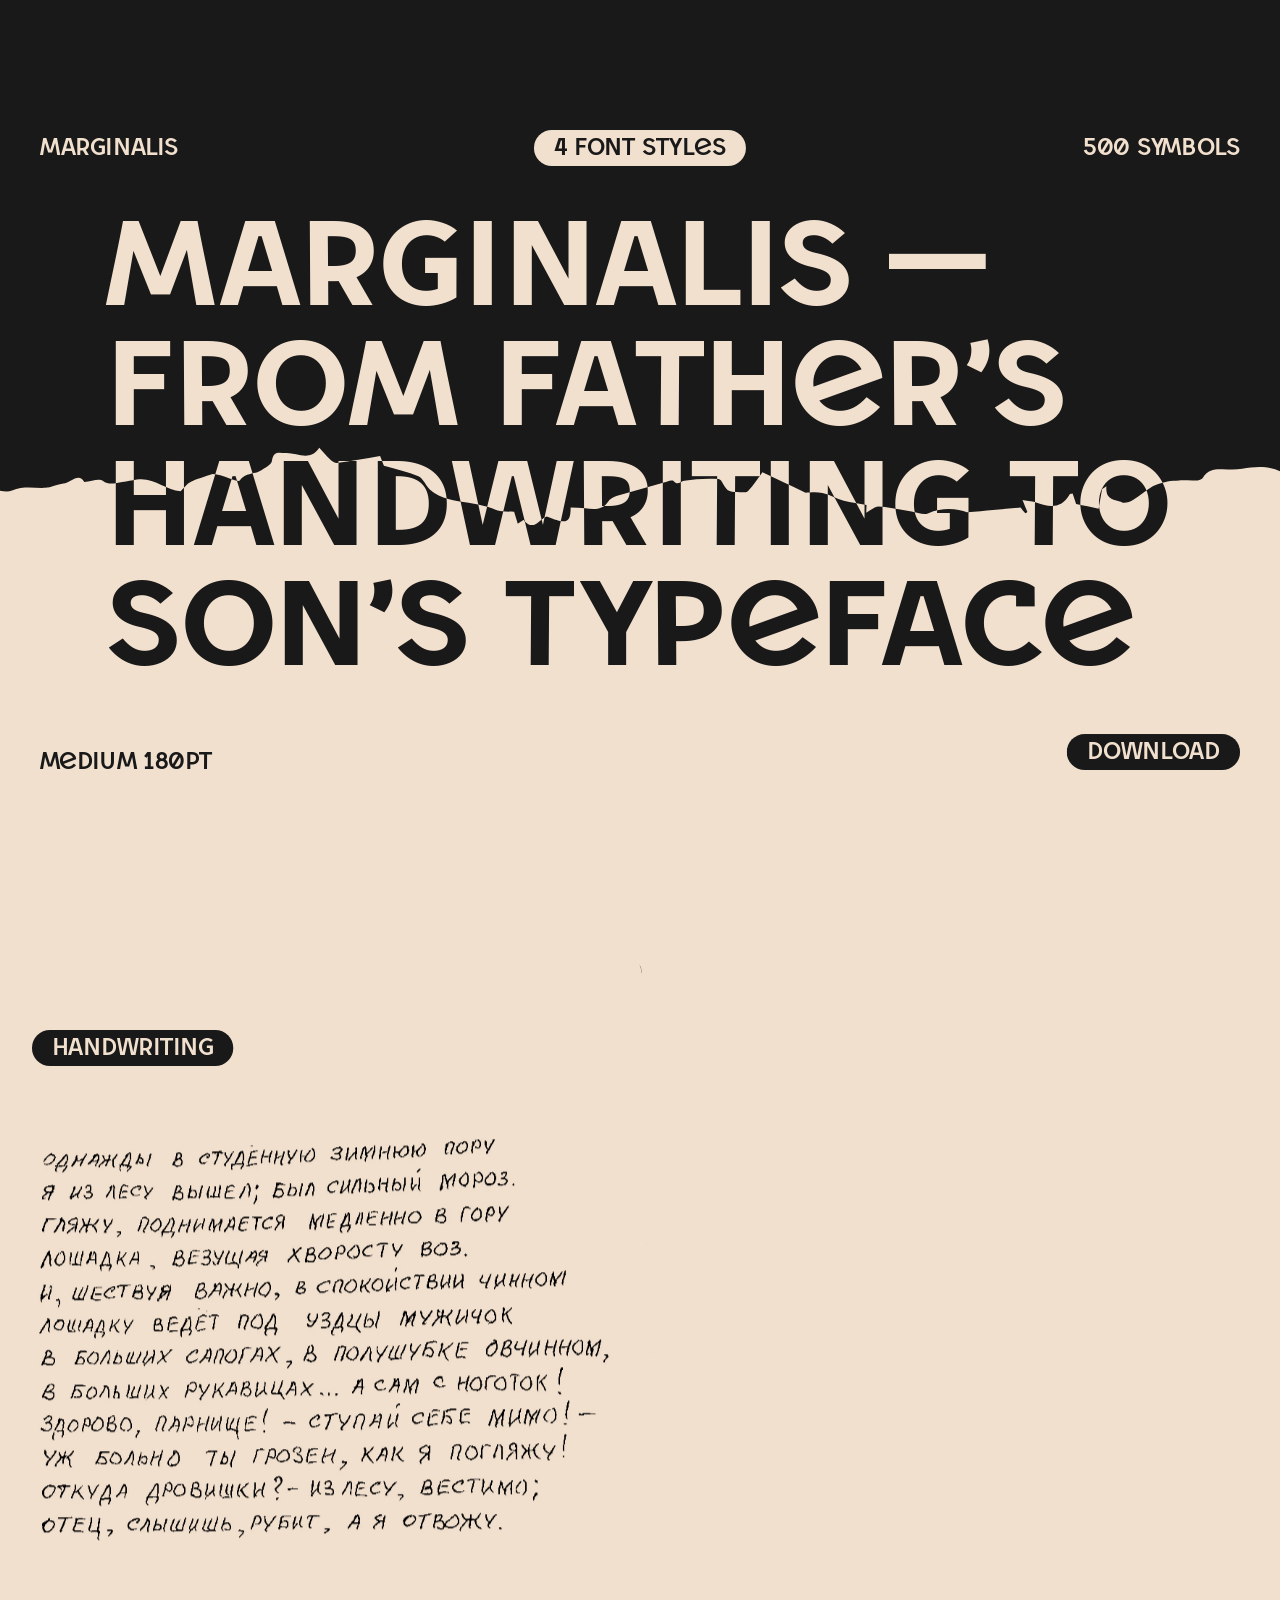
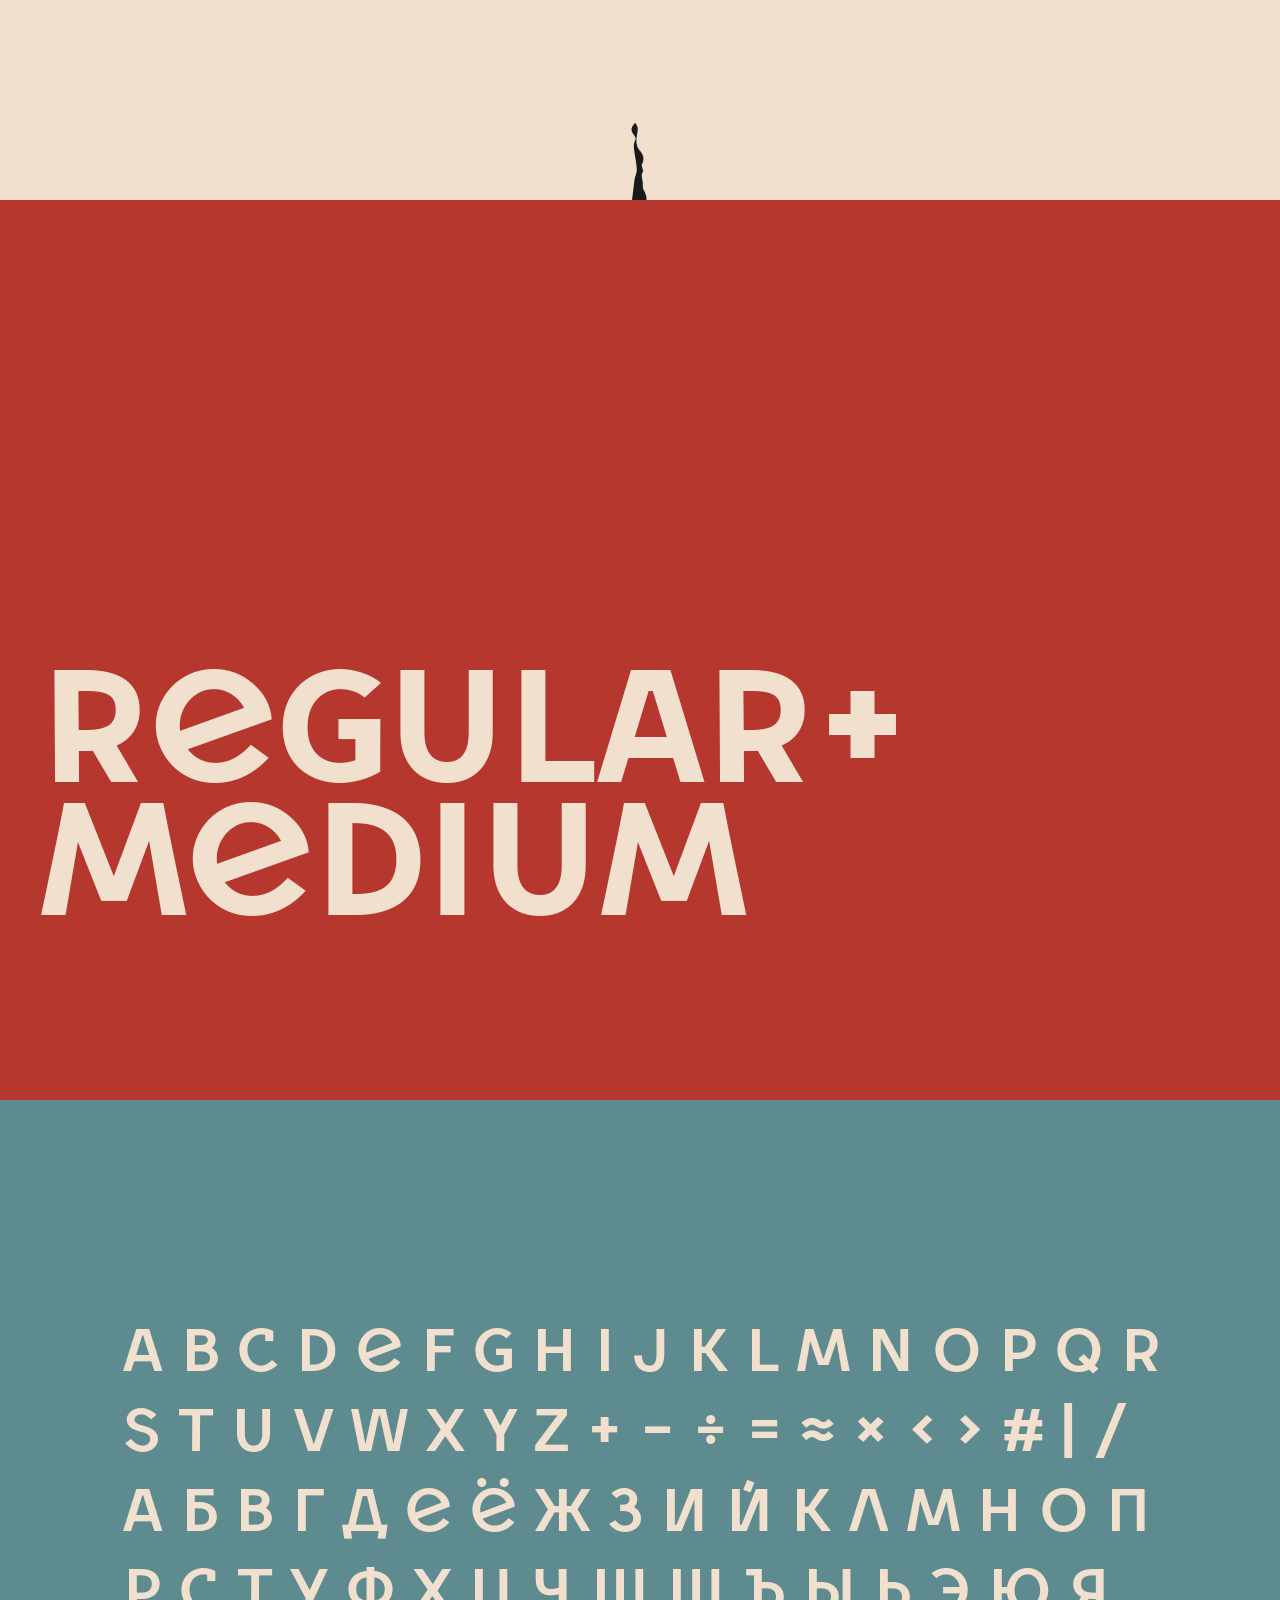
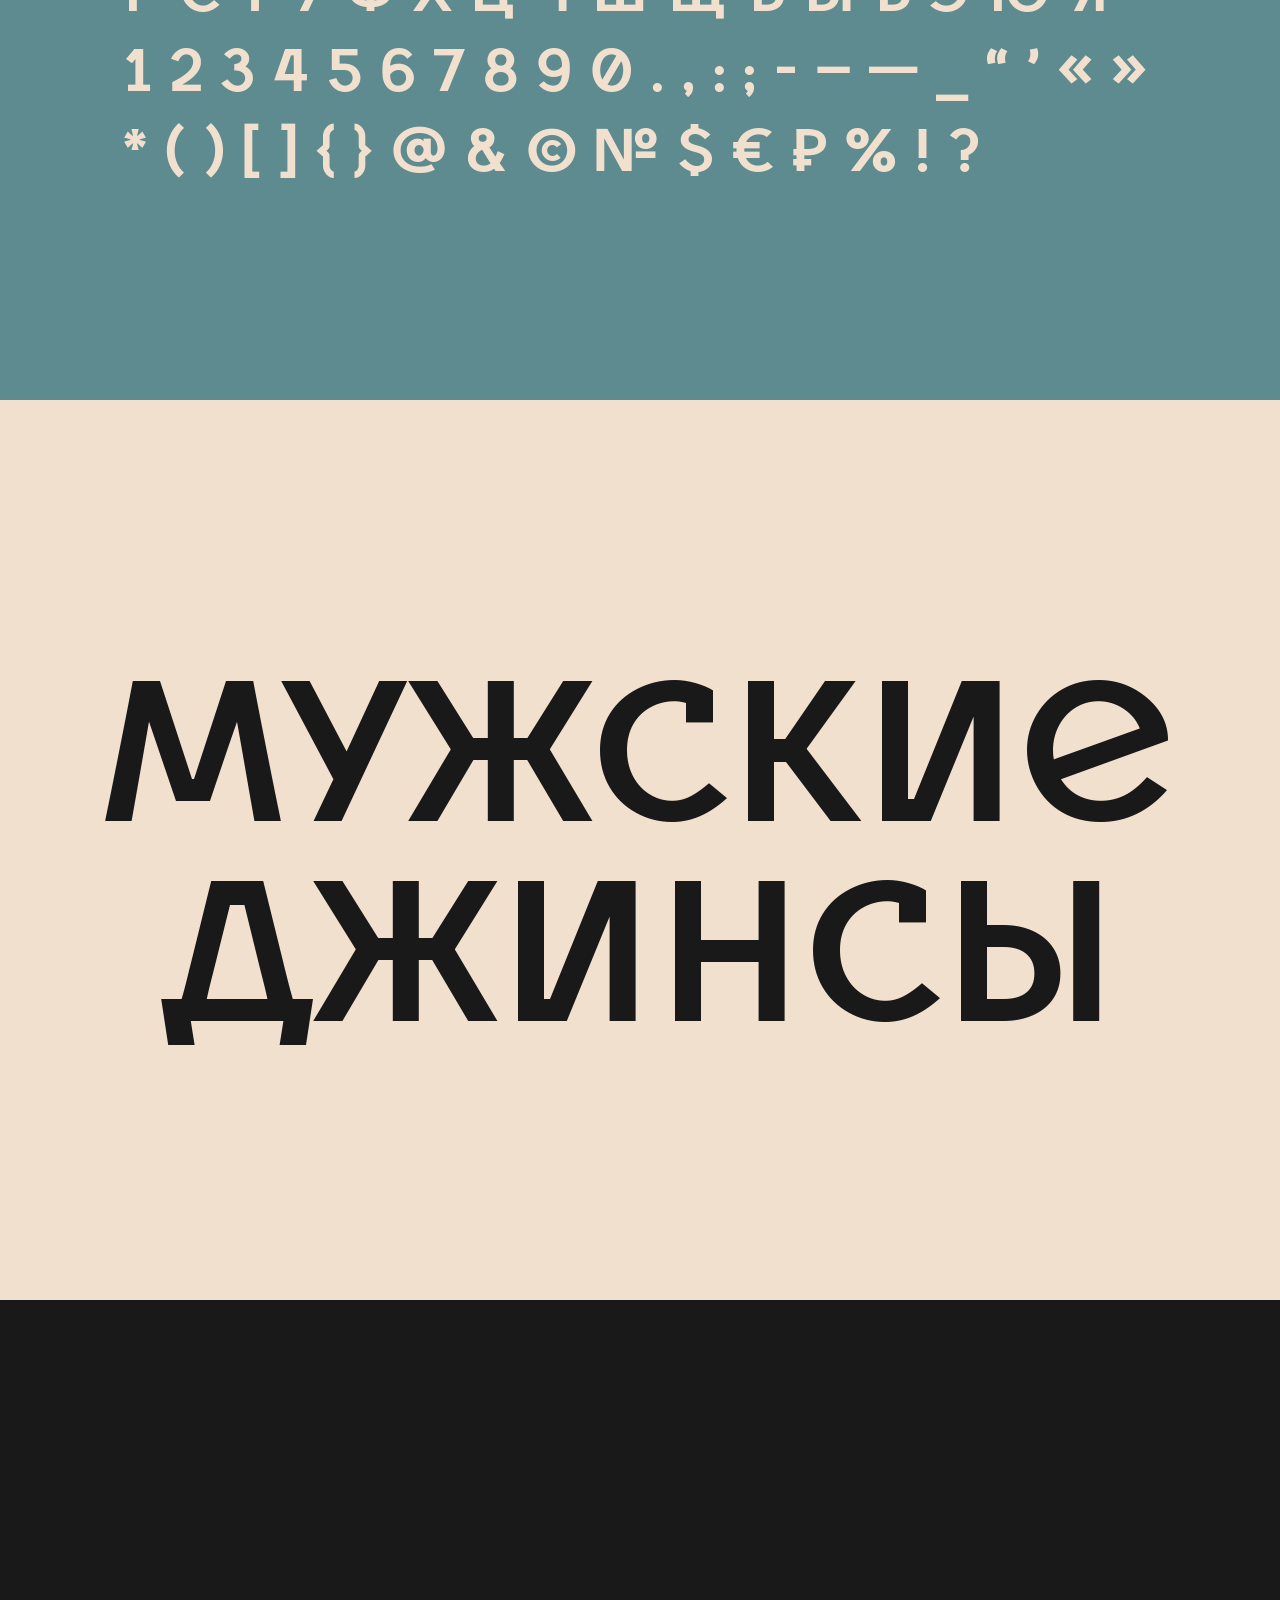
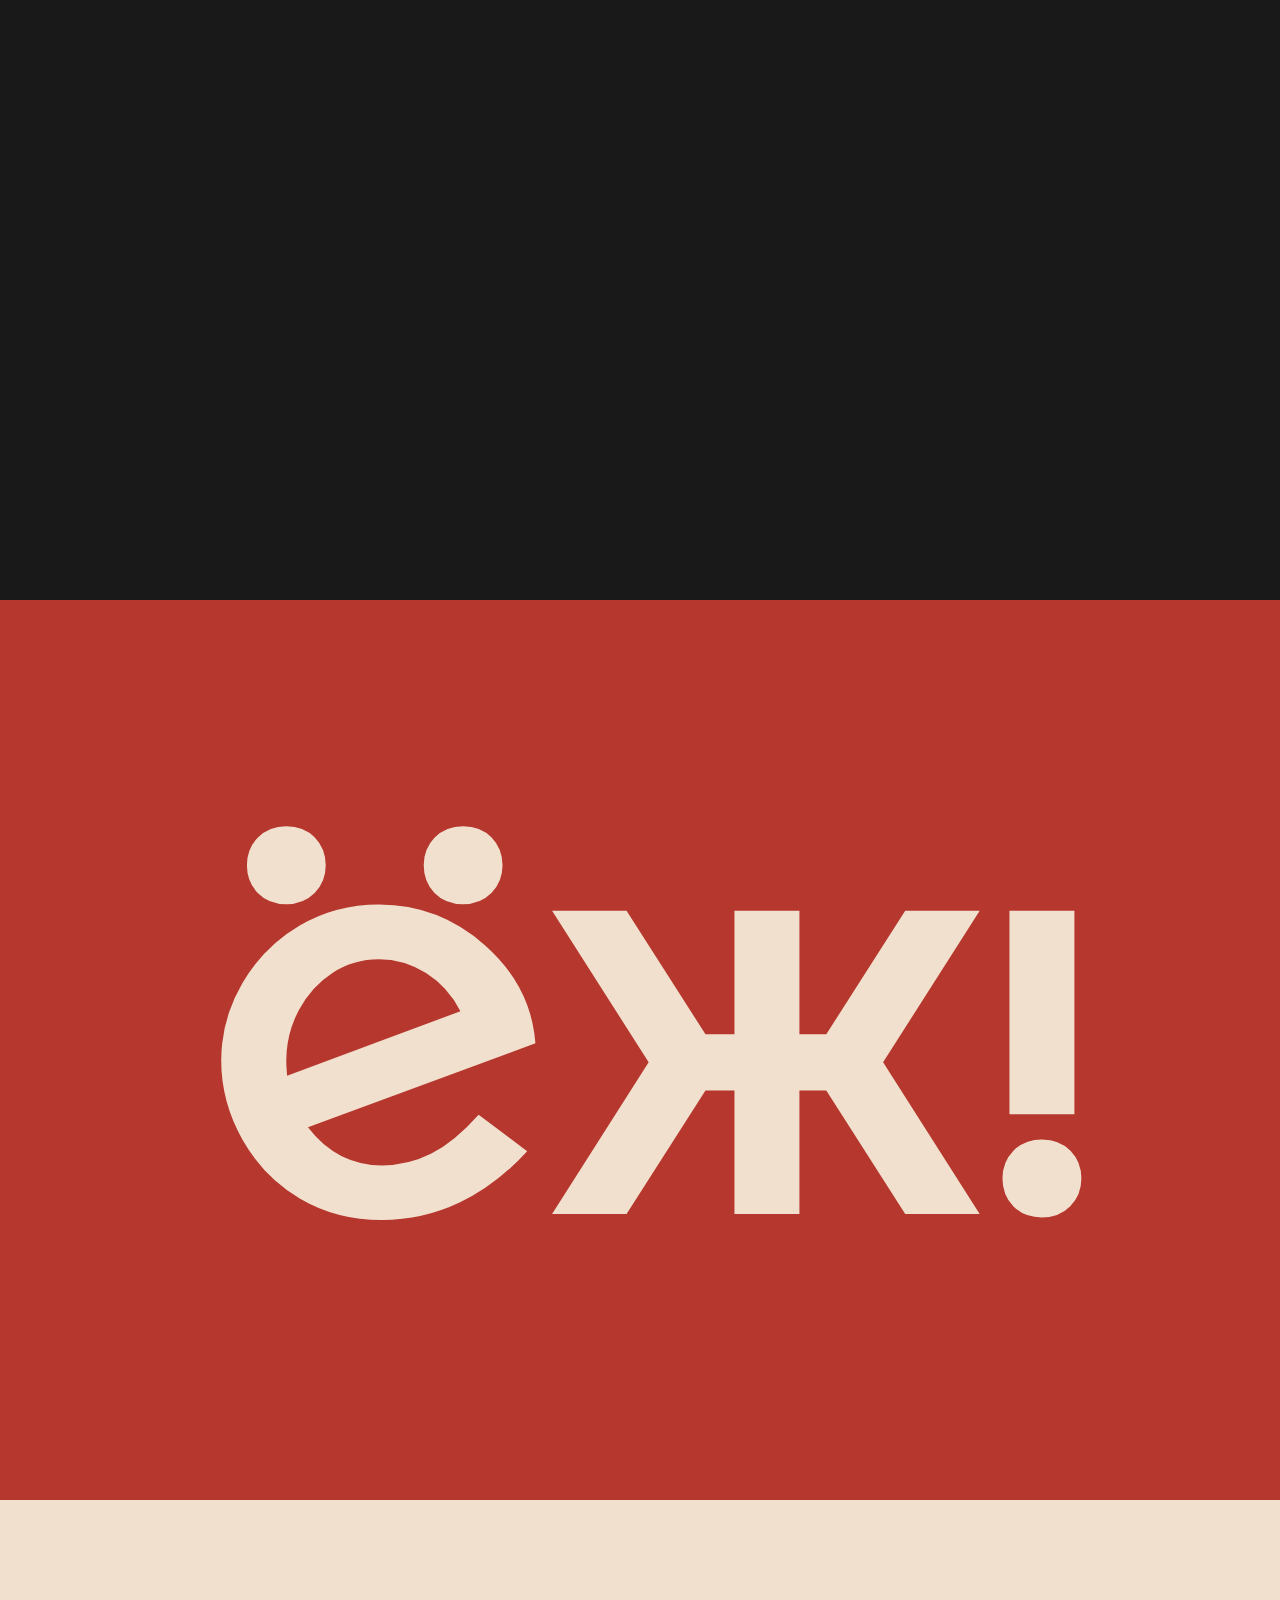
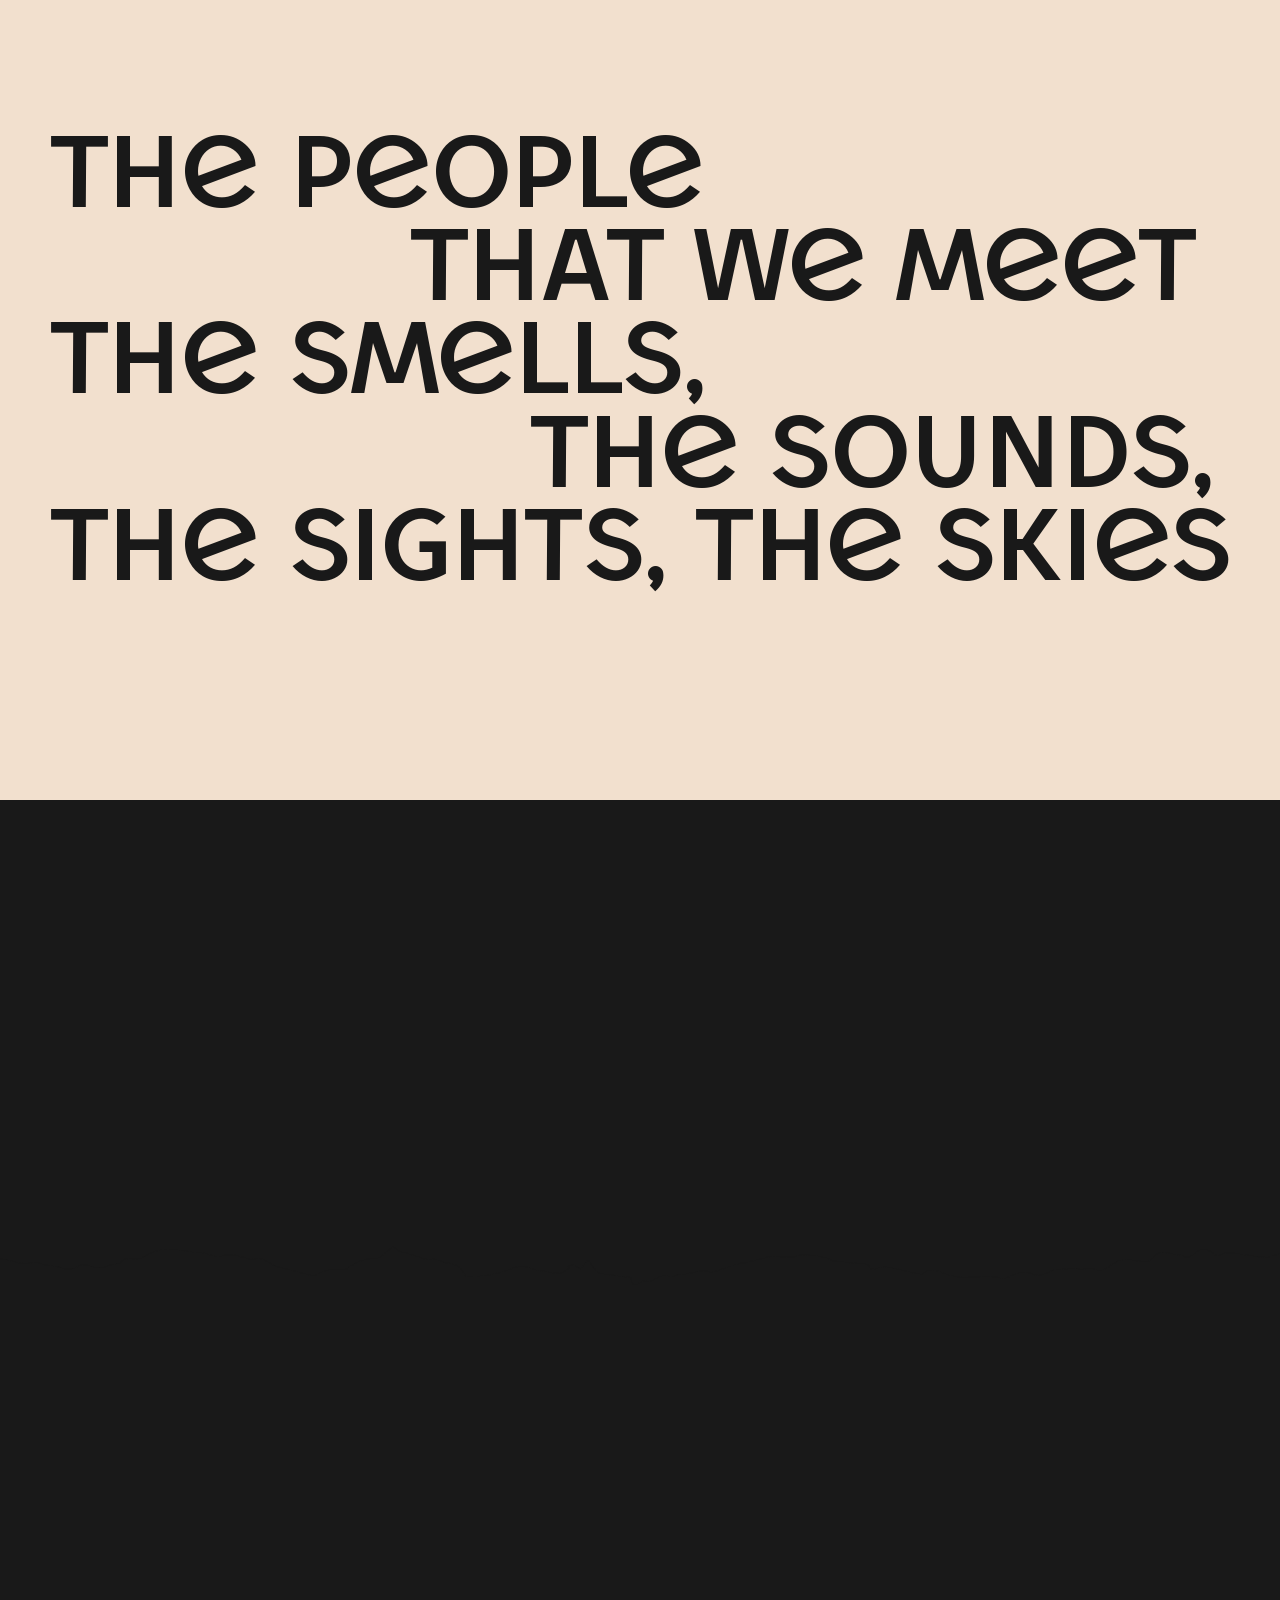
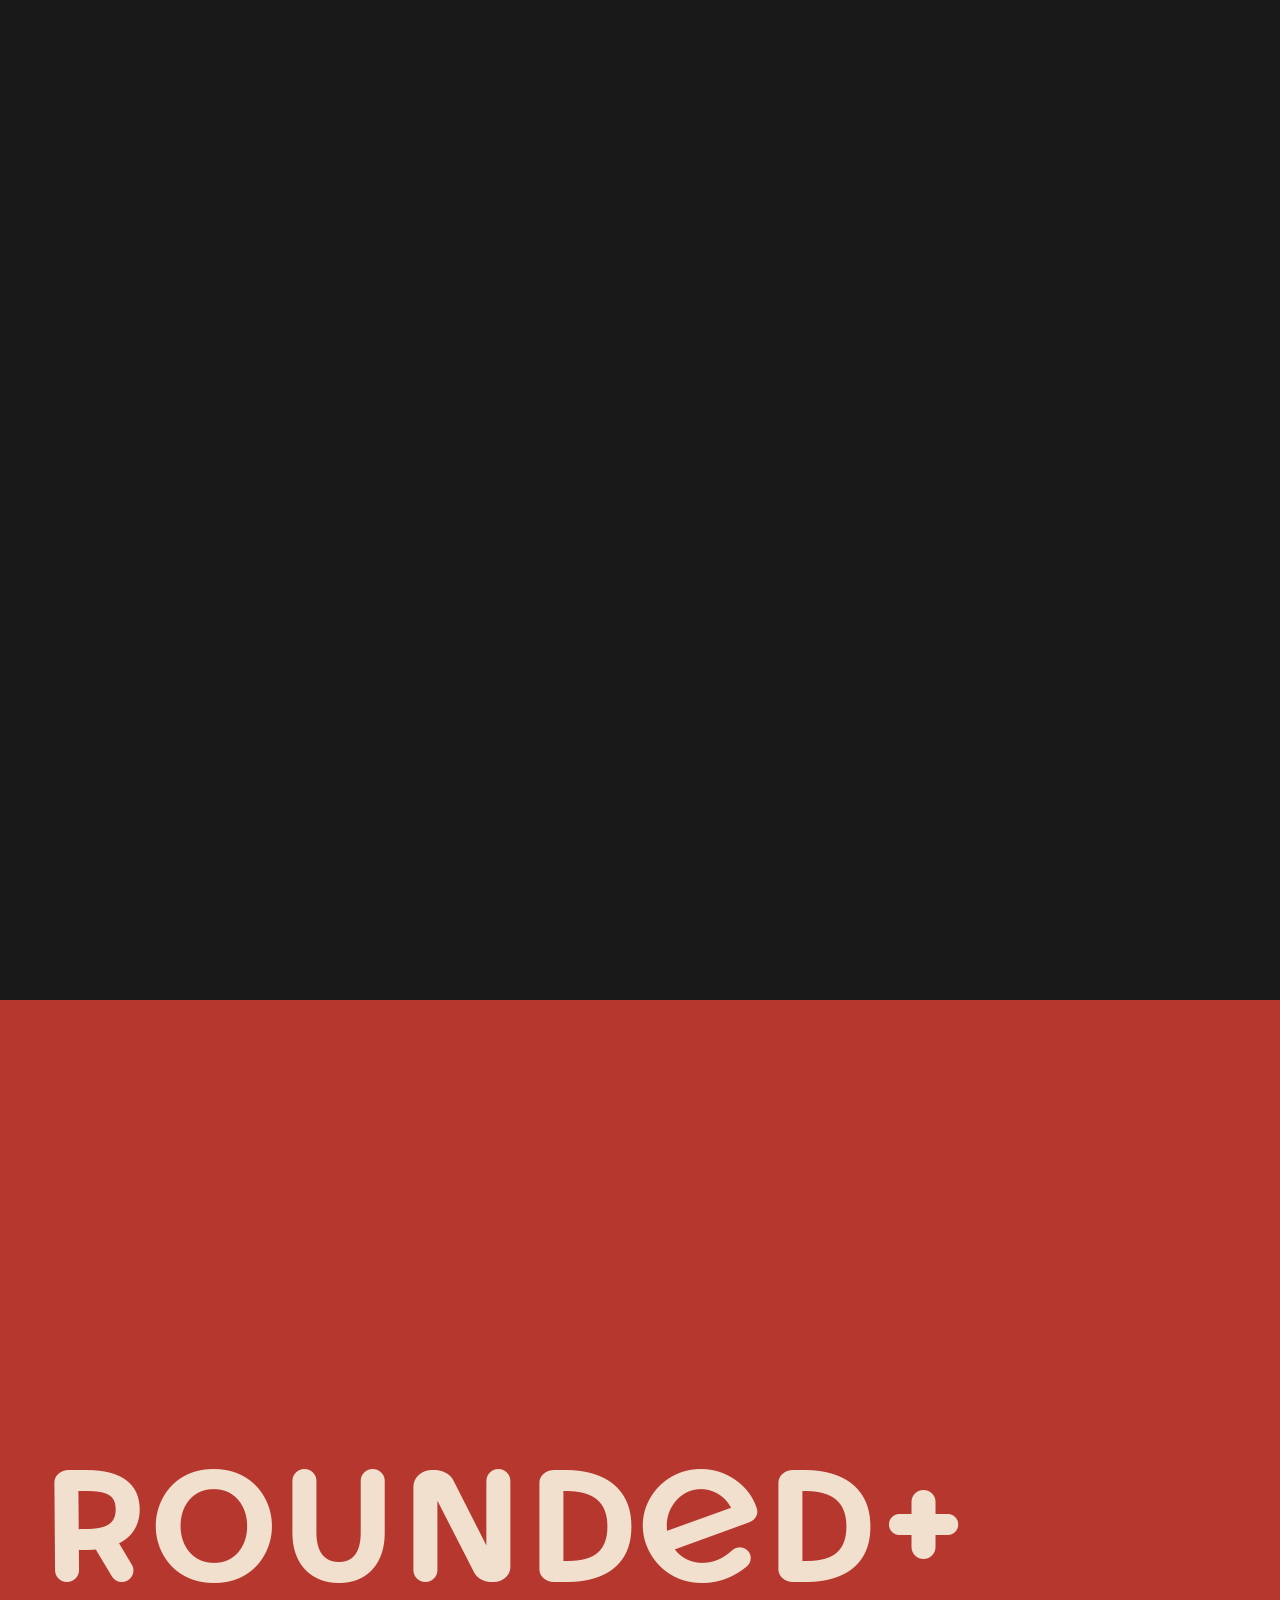
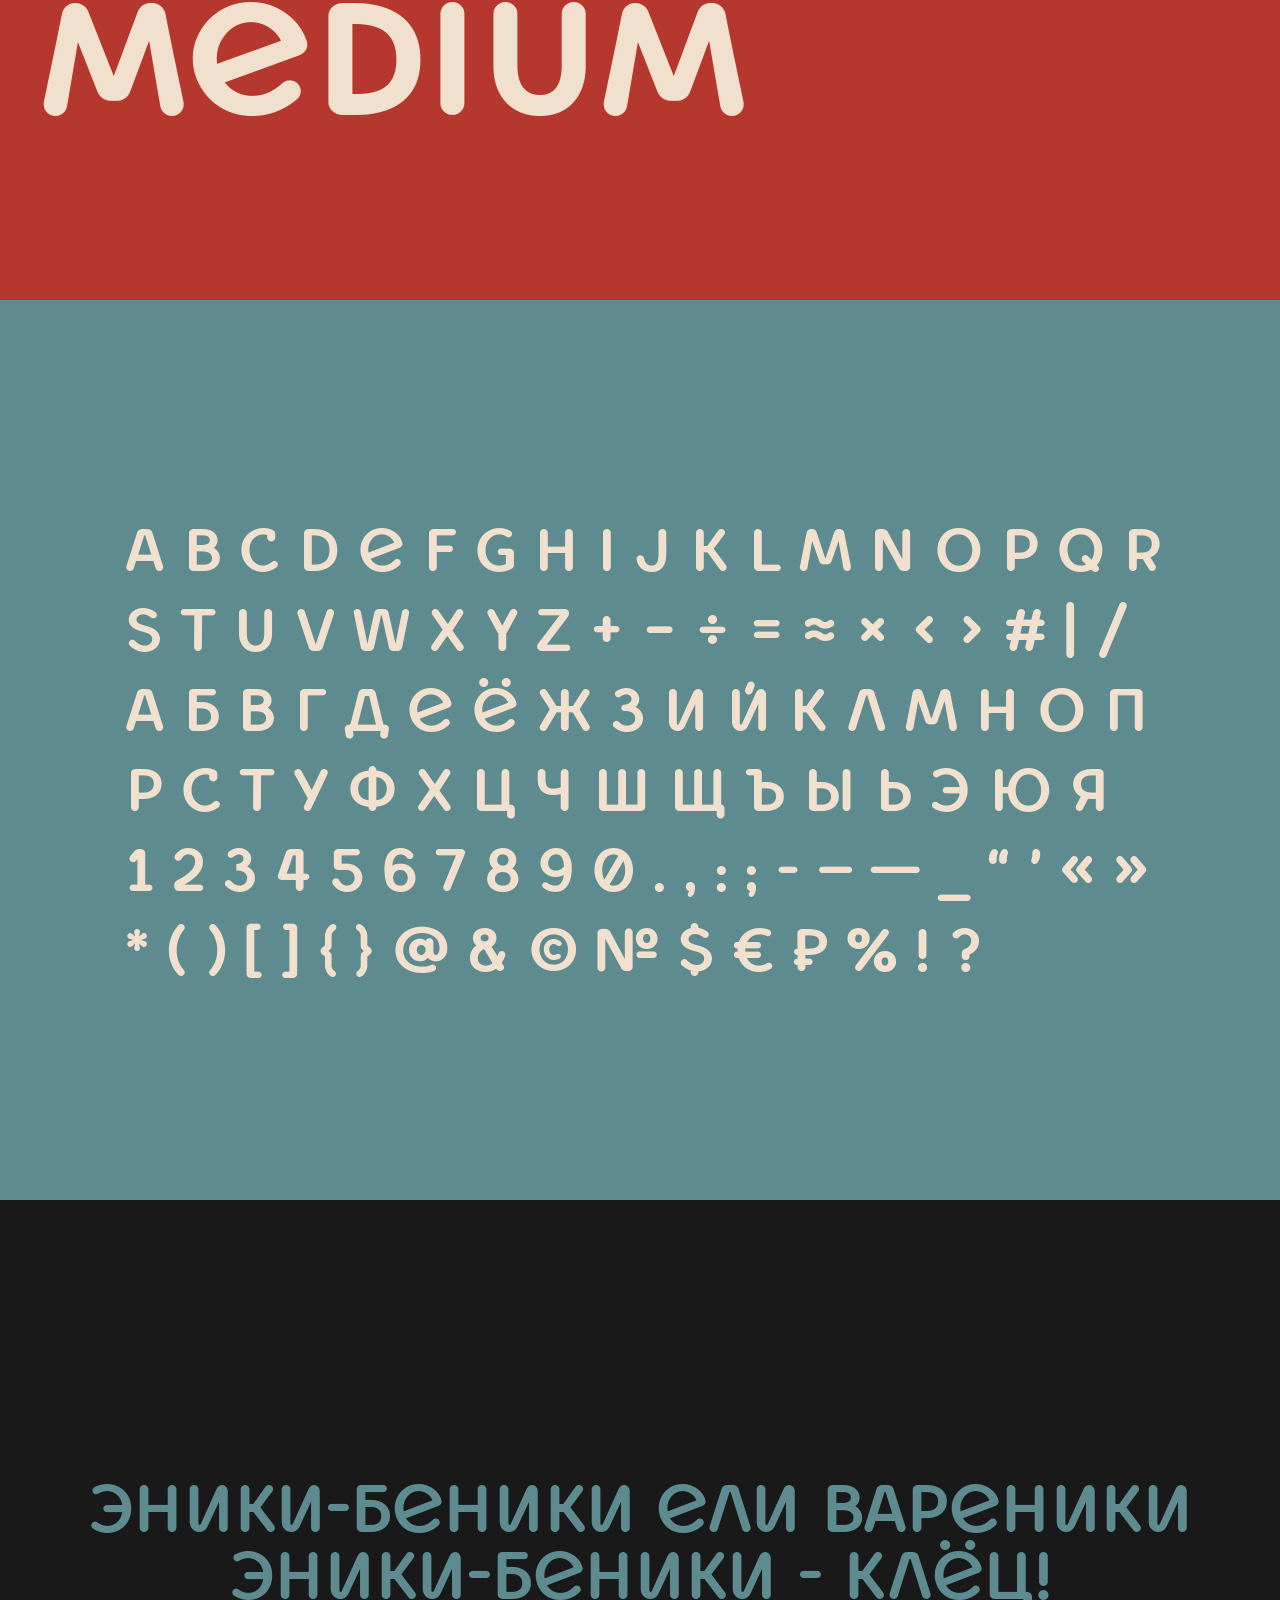
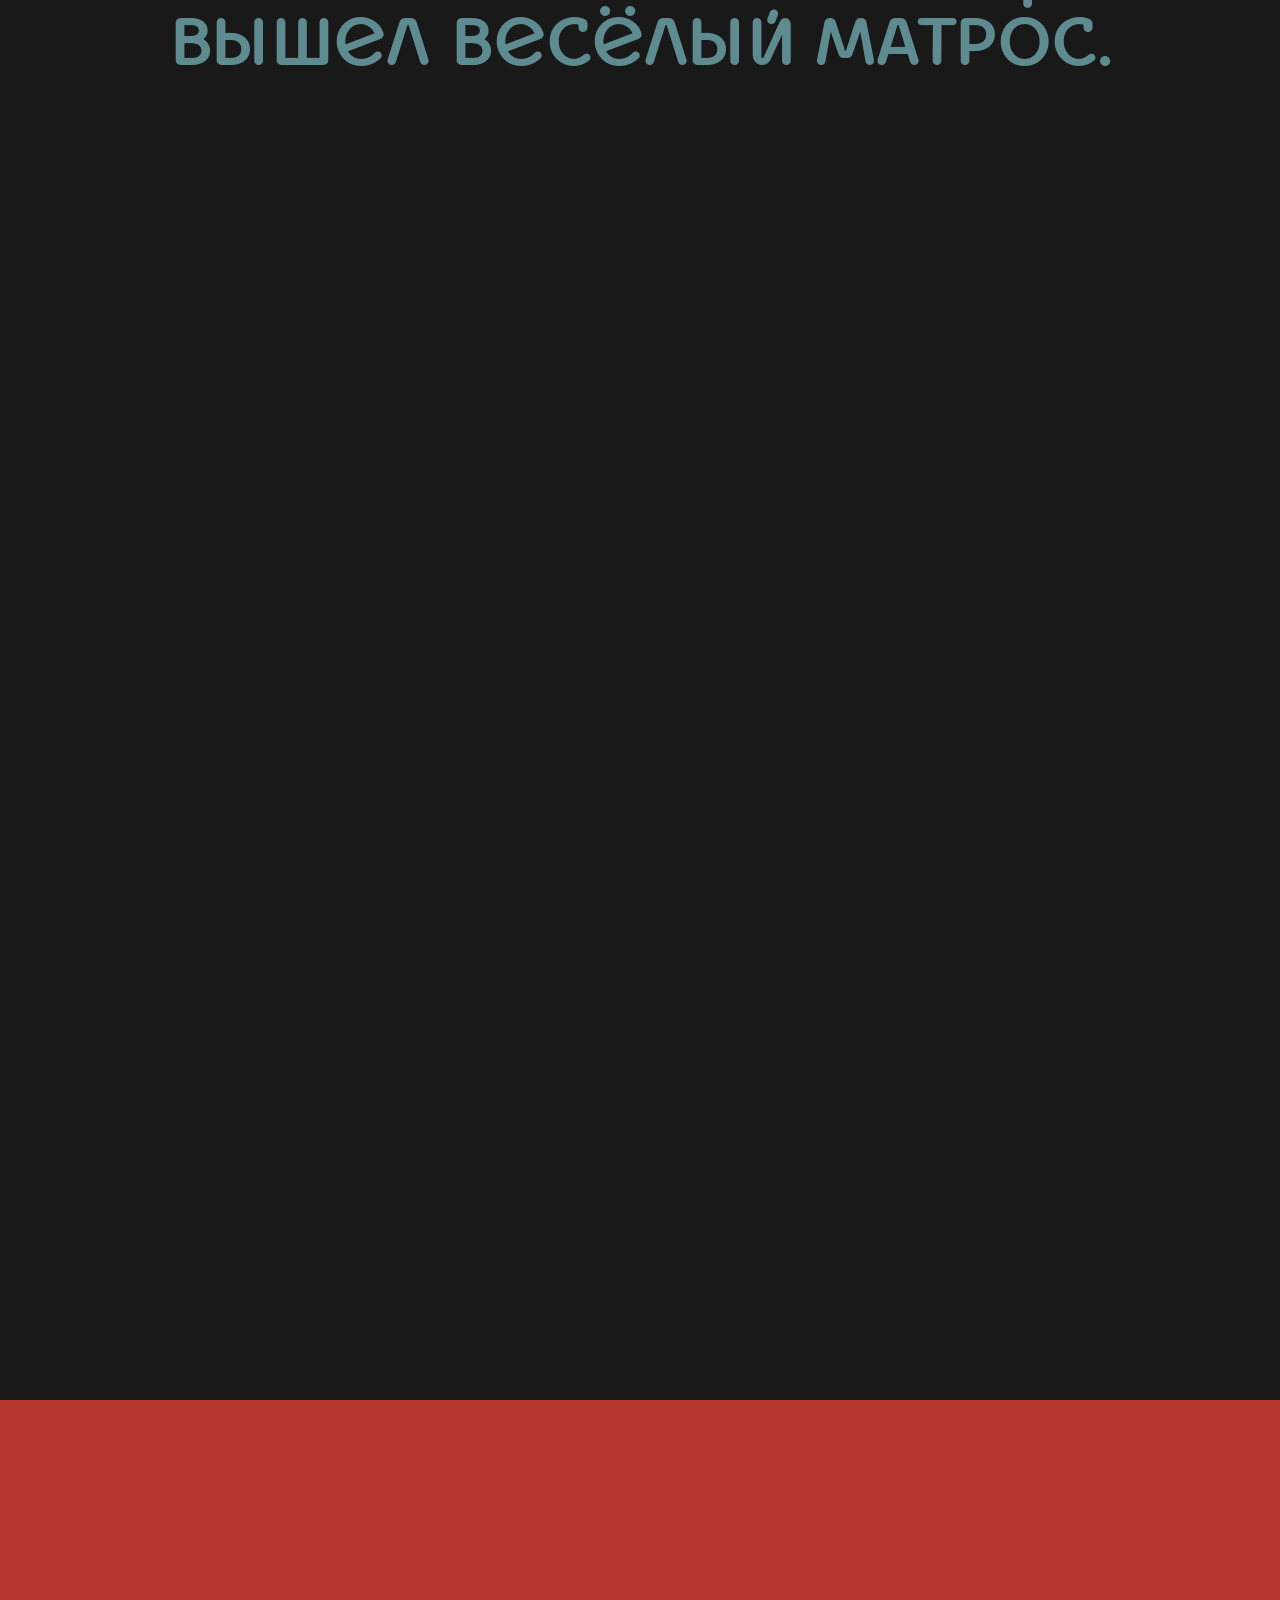
==== commit 2a89c200: "Test page: only the last three slides; video slide teal, dark clip, flat pill - script.js tolerates " ====
--- a/index.html
+++ b/index.html
@@ -24,11 +24,11 @@
 <meta property="og:locale" content="ru_RU">
 <meta name="twitter:card" content="summary_large_image">
 <meta name="twitter:image" content="https://marginalis.art/og.jpg?v=1">
-<link rel="preload" href="fonts/Marginalis-Regular.woff2?v=20261016d" as="font" type="font/woff2" crossorigin>
-<link rel="preload" href="fonts/Marginalis-Medium.woff2?v=20261016d" as="font" type="font/woff2" crossorigin>
-<link rel="preload" href="fonts/Marginalis-Rounded.woff2?v=20261016d" as="font" type="font/woff2" crossorigin>
-<link rel="preload" href="fonts/Marginalis-RoundedMedium.woff2?v=20261016d" as="font" type="font/woff2" crossorigin>
-<link rel="stylesheet" href="styles.css?v=20261016d">
+<link rel="preload" href="fonts/Marginalis-Regular.woff2?v=20261016e" as="font" type="font/woff2" crossorigin>
+<link rel="preload" href="fonts/Marginalis-Medium.woff2?v=20261016e" as="font" type="font/woff2" crossorigin>
+<link rel="preload" href="fonts/Marginalis-Rounded.woff2?v=20261016e" as="font" type="font/woff2" crossorigin>
+<link rel="preload" href="fonts/Marginalis-RoundedMedium.woff2?v=20261016e" as="font" type="font/woff2" crossorigin>
+<link rel="stylesheet" href="styles.css?v=20261016e">
 <script>document.documentElement.classList.add('js')</script>
 </head>
 <body>
@@ -43,7 +43,7 @@
 <!-- 1 -->
 <section class="slide" id="s1" aria-label="Marginalis — from father’s handwriting to son’s typeface">
   <div class="stage">
-    <img class="abs paper" src="assets/s1-paper.svg?v=20261016d" alt="">
+    <img class="abs paper" src="assets/s1-paper.svg?v=20261016e" alt="">
     <h1 class="abs t title w-medium c-dark">
       <span class="ln a" style="--d:.1s">Marginalis —</span>
       <span class="ln a" style="--d:.22s">from father’s </span>
@@ -77,18 +77,18 @@
   <div class="stage" style="background:var(--dark)">
     <div class="paper-side" style="position:absolute;inset:0">
       <div class="abs" data-m="display:none" style="left:-580px;top:-600px;width:1500px;height:2280px;background:var(--cream)"></div>
-      <img class="abs" src="assets/s7-paper.svg?v=20261016d" alt="" style="left:-123.92px;top:-220px;transform:scaleX(-1)" data-m="left:-13px;top:-353px;transform:rotate(-90deg)">
+      <img class="abs" src="assets/s7-paper.svg?v=20261016e" alt="" style="left:-123.92px;top:-220px;transform:scaleX(-1)" data-m="left:-13px;top:-353px;transform:rotate(-90deg)">
       <div class="chip bg-dark" style="left:198.59px;top:60px;transform:translateX(-50%)" data-m="left:60px;top:60px;transform:none"><span class="c-cream">handwriting</span></div>
-      <img class="abs a" data-m="left:503px;top:206px" src="assets/s7-dot.svg?v=20261016d" alt="" style="left:507px;top:224px;--anim:pop;--d:1.6s">
-      <img class="abs a" data-m="left:108px;top:312px" src="assets/s7-dot.svg?v=20261016d" alt="" style="left:112px;top:330px;--anim:pop;--d:1.75s">
-      <img class="abs a" data-m="left:380px;top:459px" src="assets/s7-dot.svg?v=20261016d" alt="" style="left:384px;top:477px;--anim:pop;--d:2.2s">
-      <img class="abs a" data-m="left:202px;top:413px" src="assets/s7-dot.svg?v=20261016d" alt="" style="left:206px;top:431px;--anim:pop;--d:1.9s">
-      <img class="abs a" data-m="left:563px;top:395px" src="assets/s7-dot.svg?v=20261016d" alt="" style="left:567px;top:413px;--anim:pop;--d:2.05s">
-      <img class="abs a" data-m="left:93px;top:565px" src="assets/s7-dot.svg?v=20261016d" alt="" style="left:97px;top:583px;--anim:pop;--d:2.35s">
-      <img class="abs a" data-m="left:722px;top:602px" src="assets/s7-dot.svg?v=20261016d" alt="" style="left:726px;top:620px;--anim:pop;--d:2.5s">
-      <img class="abs a" data-m="left:379px;top:760px" src="assets/s7-dot.svg?v=20261016d" alt="" style="left:383px;top:778px;--anim:pop;--d:2.8s">
-      <img class="abs a" data-m="left:159px;top:714px" src="assets/s7-dot.svg?v=20261016d" alt="" style="left:163px;top:732px;--anim:pop;--d:2.65s">
-      <img class="abs" src="assets/s7-photo.webp?v=20261016d" alt="Рукописный текст отца" data-m="left:20px;top:170px" style="left:24px;top:188px;width:918px;height:638px;object-fit:cover;object-position:top;mix-blend-mode:multiply">
+      <img class="abs a" data-m="left:503px;top:206px" src="assets/s7-dot.svg?v=20261016e" alt="" style="left:507px;top:224px;--anim:pop;--d:1.6s">
+      <img class="abs a" data-m="left:108px;top:312px" src="assets/s7-dot.svg?v=20261016e" alt="" style="left:112px;top:330px;--anim:pop;--d:1.75s">
+      <img class="abs a" data-m="left:380px;top:459px" src="assets/s7-dot.svg?v=20261016e" alt="" style="left:384px;top:477px;--anim:pop;--d:2.2s">
+      <img class="abs a" data-m="left:202px;top:413px" src="assets/s7-dot.svg?v=20261016e" alt="" style="left:206px;top:431px;--anim:pop;--d:1.9s">
+      <img class="abs a" data-m="left:563px;top:395px" src="assets/s7-dot.svg?v=20261016e" alt="" style="left:567px;top:413px;--anim:pop;--d:2.05s">
+      <img class="abs a" data-m="left:93px;top:565px" src="assets/s7-dot.svg?v=20261016e" alt="" style="left:97px;top:583px;--anim:pop;--d:2.35s">
+      <img class="abs a" data-m="left:722px;top:602px" src="assets/s7-dot.svg?v=20261016e" alt="" style="left:726px;top:620px;--anim:pop;--d:2.5s">
+      <img class="abs a" data-m="left:379px;top:760px" src="assets/s7-dot.svg?v=20261016e" alt="" style="left:383px;top:778px;--anim:pop;--d:2.8s">
+      <img class="abs a" data-m="left:159px;top:714px" src="assets/s7-dot.svg?v=20261016e" alt="" style="left:163px;top:732px;--anim:pop;--d:2.65s">
+      <img class="abs" src="assets/s7-photo.webp?v=20261016e" alt="Рукописный текст отца" data-m="left:20px;top:170px" style="left:24px;top:188px;width:918px;height:638px;object-fit:cover;object-position:top;mix-blend-mode:multiply">
     </div>
     <div class="chip bg-cream a" data-m="left:60px;top:1030px" style="left:1040px;top:60px;--anim:fadeDown"><span class="c-dark">Marginalis</span></div>
     <div class="abs t c-cream" data-m="left:60px;top:1170px;font-size:36px;line-height:54px" style="left:1040px;top:246px;font-size:33.75px;line-height:50px">
@@ -115,12 +115,12 @@
     <h2 class="abs t w-medium c-cream" data-split style="left:60px;bottom:142px;font-size:240px;line-height:200px;--base:.3s;--step:.05s" data-m="bottom:300px;font-size:172px;line-height:165px"><span class="ln">regular+</span><span class="ln">medium</span></h2>
     <p class="abs t lbl c-cream a" style="left:60px;top:996px;--d:1s" data-m="top:1830px">Marginalis medium 240pt</p>
     <p class="abs t c-cream a" style="left:60px;top:60px;font-size:45px;line-height:140px;--anim:fadeDown">part 1:</p>
-    <div class="rb clip a" data-m="auto" style="left:1574px;top:643px;width:182.638px;height:77.412px;--anim:fly;--fx:500px;--fy:-200px;--fr:220deg;--dur:1.1s;--d:.5s"><div style="transform:rotate(96.75deg)"><img src="assets/s2-clip63.svg?v=20261016d" alt=""></div></div>
-    <div class="rb clip a" data-m="auto" style="left:316px;top:196px;width:181.984px;height:74.441px;--anim:fly;--fx:-200px;--fy:-500px;--fr:-200deg;--dur:1.1s;--d:.35s"><div style="transform:rotate(-84.25deg)"><img src="assets/s2-clip67.svg?v=20261016d" alt=""></div></div>
-    <div class="rb clip a" data-m="auto" style="left:97px;top:123px;width:186.097px;height:110.235px;--anim:fly;--fx:-400px;--fy:-300px;--fr:180deg;--dur:1.1s;--d:.2s"><div style="transform:rotate(-108.49deg)"><img src="assets/s2-clip65.svg?v=20261016d" alt=""></div></div>
-    <div class="rb clip a" data-m="auto" style="left:1730px;top:378px;width:137.138px;height:182.176px;--anim:fly;--fx:400px;--fy:-400px;--fr:-160deg;--dur:1.1s;--d:.45s"><div style="transform:rotate(29.63deg)"><img src="assets/s2-clip68.svg?v=20261016d" alt=""></div></div>
-    <div class="rb clip a" data-m="auto" style="left:1750px;top:893px;width:170.171px;height:160.438px;--anim:fly;--fx:300px;--fy:400px;--fr:200deg;--dur:1.1s;--d:.6s"><div style="transform:rotate(48.28deg)"><img src="assets/s2-clip64.svg?v=20261016d" alt=""></div></div>
-    <div class="rb clip a" data-m="auto" style="left:97px;top:233px;width:170.171px;height:160.438px;--anim:fly;--fx:-500px;--fy:100px;--fr:-240deg;--dur:1.1s;--d:.3s"><div style="transform:rotate(48.28deg)"><img src="assets/s2-clip64.svg?v=20261016d" alt=""></div></div>
+    <div class="rb clip a" data-m="auto" style="left:1574px;top:643px;width:182.638px;height:77.412px;--anim:fly;--fx:500px;--fy:-200px;--fr:220deg;--dur:1.1s;--d:.5s"><div style="transform:rotate(96.75deg)"><img src="assets/s2-clip63.svg?v=20261016e" alt=""></div></div>
+    <div class="rb clip a" data-m="auto" style="left:316px;top:196px;width:181.984px;height:74.441px;--anim:fly;--fx:-200px;--fy:-500px;--fr:-200deg;--dur:1.1s;--d:.35s"><div style="transform:rotate(-84.25deg)"><img src="assets/s2-clip67.svg?v=20261016e" alt=""></div></div>
+    <div class="rb clip a" data-m="auto" style="left:97px;top:123px;width:186.097px;height:110.235px;--anim:fly;--fx:-400px;--fy:-300px;--fr:180deg;--dur:1.1s;--d:.2s"><div style="transform:rotate(-108.49deg)"><img src="assets/s2-clip65.svg?v=20261016e" alt=""></div></div>
+    <div class="rb clip a" data-m="auto" style="left:1730px;top:378px;width:137.138px;height:182.176px;--anim:fly;--fx:400px;--fy:-400px;--fr:-160deg;--dur:1.1s;--d:.45s"><div style="transform:rotate(29.63deg)"><img src="assets/s2-clip68.svg?v=20261016e" alt=""></div></div>
+    <div class="rb clip a" data-m="auto" style="left:1750px;top:893px;width:170.171px;height:160.438px;--anim:fly;--fx:300px;--fy:400px;--fr:200deg;--dur:1.1s;--d:.6s"><div style="transform:rotate(48.28deg)"><img src="assets/s2-clip64.svg?v=20261016e" alt=""></div></div>
+    <div class="rb clip a" data-m="auto" style="left:97px;top:233px;width:170.171px;height:160.438px;--anim:fly;--fx:-500px;--fy:100px;--fr:-240deg;--dur:1.1s;--d:.3s"><div style="transform:rotate(48.28deg)"><img src="assets/s2-clip64.svg?v=20261016e" alt=""></div></div>
   </div>
 </section>
 
@@ -143,27 +143,27 @@
 <!-- 4 -->
 <section class="slide" id="s4" aria-label="Details: мужские джинсы">
   <div class="stage" style="background:var(--cream)">
-    <img class="abs a" src="assets/s4-hline.svg?v=20261016d" alt="" data-m="left:-295px;top:1077.5px" style="left:125px;top:792.5px;--anim:wipeX;--dur:1.2s;--d:.3s">
-    <img class="abs a" src="assets/s4-hline.svg?v=20261016d" alt="" data-m="left:-295px;top:958.5px" style="left:125px;top:585.5px;--anim:wipeX;--dur:1.2s;--d:.2s">
-    <img class="abs a" src="assets/s4-hline.svg?v=20261016d" alt="" data-m="left:-295px;top:877.5px" style="left:125px;top:492.5px;--anim:wipeX;--dur:1.2s;--d:.1s">
-    <img class="abs a" src="assets/s4-hline.svg?v=20261016d" alt="" data-m="left:-295px;top:758.5px" style="left:125px;top:285.5px;--anim:wipeX;--dur:1.2s;--d:0s">
+    <img class="abs a" src="assets/s4-hline.svg?v=20261016e" alt="" data-m="left:-295px;top:1077.5px" style="left:125px;top:792.5px;--anim:wipeX;--dur:1.2s;--d:.3s">
+    <img class="abs a" src="assets/s4-hline.svg?v=20261016e" alt="" data-m="left:-295px;top:958.5px" style="left:125px;top:585.5px;--anim:wipeX;--dur:1.2s;--d:.2s">
+    <img class="abs a" src="assets/s4-hline.svg?v=20261016e" alt="" data-m="left:-295px;top:877.5px" style="left:125px;top:492.5px;--anim:wipeX;--dur:1.2s;--d:.1s">
+    <img class="abs a" src="assets/s4-hline.svg?v=20261016e" alt="" data-m="left:-295px;top:758.5px" style="left:125px;top:285.5px;--anim:wipeX;--dur:1.2s;--d:0s">
     <p class="abs t lbl c-dark a" style="left:1558px;top:169px;--anim:fadeIn;--d:2.4s" data-m="font-size:34px;line-height:44px;left:884px;top:650px"><span class="ln">unicase </span><span class="ln">e form</span></p>
     <p class="abs t lbl c-dark a" style="left:1127px;top:169px;--anim:fadeIn;--d:2.25s" data-m="font-size:34px;line-height:44px;left:auto;right:464.7px;top:650px;text-align:right"><span class="ln">low</span><span class="ln">contrast</span></p>
     <p class="abs t lbl c-dark a" style="left:627px;top:169px;--anim:fadeIn;--d:1.8s" data-m="font-size:34px;line-height:44px;left:auto;right:748.1px;top:650px;text-align:right"><span class="ln">letters </span><span class="ln">with crossbar</span></p>
     <p class="abs t lbl c-dark a" style="left:1243px;bottom:170px;--anim:fadeIn;--d:2.1s" data-m="font-size:34px;line-height:44px;left:703.5px;bottom:727px"><span class="ln">vertical</span><span class="ln">terminal</span></p>
     <p class="abs t lbl c-dark a" style="left:799px;bottom:170px;--anim:fadeIn;--d:1.95s" data-m="font-size:34px;line-height:44px;left:auto;right:650.6px;bottom:727px;text-align:right"><span class="ln">Squarish </span><span class="ln">letterforms</span></p>
-    <img class="abs a" src="assets/s4-vline.svg?v=20261016d" alt="" data-m="left:870px;top:650px" style="left:1543.5px;top:169px;--anim:wipeY;--dur:.5s;--d:2.3s">
-    <img class="abs a" src="assets/s4-vline.svg?v=20261016d" alt="" data-m="left:625.8px;top:650px" style="left:1112.5px;top:169px;--anim:wipeY;--dur:.5s;--d:2.15s">
-    <img class="abs a" src="assets/s4-vline.svg?v=20261016d" alt="" data-m="left:342.4px;top:650px" style="left:612.5px;top:169px;--anim:wipeY;--dur:.5s;--d:1.7s">
-    <img class="abs a" src="assets/s4-vline.svg?v=20261016d" alt="" data-m="left:691.5px;top:1090px" style="left:1228.5px;top:807px;--anim:wipeUp;--dur:.5s;--d:2s">
-    <img class="abs a" src="assets/s4-vline.svg?v=20261016d" alt="" data-m="left:439.9px;top:1090px" style="left:784.5px;top:807px;--anim:wipeUp;--dur:.5s;--d:1.85s">
+    <img class="abs a" src="assets/s4-vline.svg?v=20261016e" alt="" data-m="left:870px;top:650px" style="left:1543.5px;top:169px;--anim:wipeY;--dur:.5s;--d:2.3s">
+    <img class="abs a" src="assets/s4-vline.svg?v=20261016e" alt="" data-m="left:625.8px;top:650px" style="left:1112.5px;top:169px;--anim:wipeY;--dur:.5s;--d:2.15s">
+    <img class="abs a" src="assets/s4-vline.svg?v=20261016e" alt="" data-m="left:342.4px;top:650px" style="left:612.5px;top:169px;--anim:wipeY;--dur:.5s;--d:1.7s">
+    <img class="abs a" src="assets/s4-vline.svg?v=20261016e" alt="" data-m="left:691.5px;top:1090px" style="left:1228.5px;top:807px;--anim:wipeUp;--dur:.5s;--d:2s">
+    <img class="abs a" src="assets/s4-vline.svg?v=20261016e" alt="" data-m="left:439.9px;top:1090px" style="left:784.5px;top:807px;--anim:wipeUp;--dur:.5s;--d:1.85s">
     <p class="abs t lbl c-dark a" style="left:125px;top:886px;--d:2.6s" data-m="left:60px;top:1700px">Marginalis regular 300pt</p>
     <h2 class="abs t c-dark" data-split style="left:960px;top:285.5px;transform:translateX(-50%);font-size:300px;line-height:300px;text-align:center;--base:.6s;--step:.05s" data-m="left:540px;top:760px;font-size:170px;line-height:200px">
       <span class="ln">мужские</span><span class="ln">джинсы</span>
     </h2>
-    <img class="abs a" src="assets/s4-circle.svg?v=20261016d" alt="" data-m="left:341.7px;top:762px;transform:scale(.5667)" style="left:654px;top:333px;--anim:pop;--d:1.6s">
-    <img class="abs a" src="assets/s4-circle.svg?v=20261016d" alt="" data-m="left:714.8px;top:893.5px;transform:scale(.5667)" style="left:1312px;top:565px;--anim:pop;--d:1.75s">
-    <img class="abs a" src="assets/s4-circle.svg?v=20261016d" alt="" data-m="left:406.8px;top:973.4px;transform:scale(.5667)" style="left:769px;top:706px;--anim:pop;--d:1.9s">
+    <img class="abs a" src="assets/s4-circle.svg?v=20261016e" alt="" data-m="left:341.7px;top:762px;transform:scale(.5667)" style="left:654px;top:333px;--anim:pop;--d:1.6s">
+    <img class="abs a" src="assets/s4-circle.svg?v=20261016e" alt="" data-m="left:714.8px;top:893.5px;transform:scale(.5667)" style="left:1312px;top:565px;--anim:pop;--d:1.75s">
+    <img class="abs a" src="assets/s4-circle.svg?v=20261016e" alt="" data-m="left:406.8px;top:973.4px;transform:scale(.5667)" style="left:769px;top:706px;--anim:pop;--d:1.9s">
   </div>
 </section>
 
@@ -171,80 +171,80 @@
 <section class="slide" id="s5" aria-label="Back home — collage">
   <div class="stage" style="background:var(--dark)">
     <div class="beads" style="position:absolute;inset:0;pointer-events:none" data-m="transform:translate(-689.8px,726.5px)">
-      <img class="abs a" src="assets/s5-bead.svg?v=20261016d" alt="" style="left:1236px;top:808px;--anim:pop;--dur:.4s;--d:1.6s">
-      <img class="abs a" src="assets/s5-bead.svg?v=20261016d" alt="" style="left:1252px;top:819px;--anim:pop;--dur:.4s;--d:1.64s">
-      <img class="abs a" src="assets/s5-bead.svg?v=20261016d" alt="" style="left:1265px;top:832px;--anim:pop;--dur:.4s;--d:1.68s">
-      <img class="abs a" src="assets/s5-bead.svg?v=20261016d" alt="" style="left:1277px;top:847px;--anim:pop;--dur:.4s;--d:1.72s">
-      <img class="abs a" src="assets/s5-bead.svg?v=20261016d" alt="" style="left:1280px;top:866px;--anim:pop;--dur:.4s;--d:1.76s">
-      <img class="abs a" src="assets/s5-bead.svg?v=20261016d" alt="" style="left:1280px;top:885px;--anim:pop;--dur:.4s;--d:1.8s">
-      <img class="abs a" src="assets/s5-bead.svg?v=20261016d" alt="" style="left:1277px;top:904px;--anim:pop;--dur:.4s;--d:1.84s">
-      <img class="abs a" src="assets/s5-bead.svg?v=20261016d" alt="" style="left:1267px;top:921px;--anim:pop;--dur:.4s;--d:1.88s">
-      <img class="abs a" src="assets/s5-bead.svg?v=20261016d" alt="" style="left:1253px;top:933px;--anim:pop;--dur:.4s;--d:1.92s">
-      <img class="abs a" src="assets/s5-bead.svg?v=20261016d" alt="" style="left:1238px;top:943px;--anim:pop;--dur:.4s;--d:1.96s">
-      <img class="abs a" src="assets/s5-bead.svg?v=20261016d" alt="" style="left:1223px;top:953px;--anim:pop;--dur:.4s;--d:2s">
-      <img class="abs a" src="assets/s5-bead.svg?v=20261016d" alt="" style="left:1206px;top:963px;--anim:pop;--dur:.4s;--d:2.04s">
-      <img class="abs a" src="assets/s5-bead.svg?v=20261016d" alt="" style="left:1190px;top:973px;--anim:pop;--dur:.4s;--d:2.08s">
-      <img class="abs a" src="assets/s5-bead.svg?v=20261016d" alt="" style="left:1172px;top:973px;--anim:pop;--dur:.4s;--d:2.12s">
-      <img class="abs a" src="assets/s5-bead.svg?v=20261016d" alt="" style="left:1155px;top:966px;--anim:pop;--dur:.4s;--d:2.16s">
-      <img class="abs a" src="assets/s5-bead.svg?v=20261016d" alt="" style="left:1148px;top:948px;--anim:pop;--dur:.4s;--d:2.2s">
-      <img class="abs a" src="assets/s5-bead.svg?v=20261016d" alt="" style="left:1148px;top:931px;--anim:pop;--dur:.4s;--d:2.24s">
-      <img class="abs a" src="assets/s5-bead.svg?v=20261016d" alt="" style="left:1152px;top:913px;--anim:pop;--dur:.4s;--d:2.28s">
-      <img class="abs a" src="assets/s5-bead.svg?v=20261016d" alt="" style="left:1155px;top:896px;--anim:pop;--dur:.4s;--d:2.32s">
+      <img class="abs a" src="assets/s5-bead.svg?v=20261016e" alt="" style="left:1236px;top:808px;--anim:pop;--dur:.4s;--d:1.6s">
+      <img class="abs a" src="assets/s5-bead.svg?v=20261016e" alt="" style="left:1252px;top:819px;--anim:pop;--dur:.4s;--d:1.64s">
+      <img class="abs a" src="assets/s5-bead.svg?v=20261016e" alt="" style="left:1265px;top:832px;--anim:pop;--dur:.4s;--d:1.68s">
+      <img class="abs a" src="assets/s5-bead.svg?v=20261016e" alt="" style="left:1277px;top:847px;--anim:pop;--dur:.4s;--d:1.72s">
+      <img class="abs a" src="assets/s5-bead.svg?v=20261016e" alt="" style="left:1280px;top:866px;--anim:pop;--dur:.4s;--d:1.76s">
+      <img class="abs a" src="assets/s5-bead.svg?v=20261016e" alt="" style="left:1280px;top:885px;--anim:pop;--dur:.4s;--d:1.8s">
+      <img class="abs a" src="assets/s5-bead.svg?v=20261016e" alt="" style="left:1277px;top:904px;--anim:pop;--dur:.4s;--d:1.84s">
+      <img class="abs a" src="assets/s5-bead.svg?v=20261016e" alt="" style="left:1267px;top:921px;--anim:pop;--dur:.4s;--d:1.88s">
+      <img class="abs a" src="assets/s5-bead.svg?v=20261016e" alt="" style="left:1253px;top:933px;--anim:pop;--dur:.4s;--d:1.92s">
+      <img class="abs a" src="assets/s5-bead.svg?v=20261016e" alt="" style="left:1238px;top:943px;--anim:pop;--dur:.4s;--d:1.96s">
+      <img class="abs a" src="assets/s5-bead.svg?v=20261016e" alt="" style="left:1223px;top:953px;--anim:pop;--dur:.4s;--d:2s">
+      <img class="abs a" src="assets/s5-bead.svg?v=20261016e" alt="" style="left:1206px;top:963px;--anim:pop;--dur:.4s;--d:2.04s">
+      <img class="abs a" src="assets/s5-bead.svg?v=20261016e" alt="" style="left:1190px;top:973px;--anim:pop;--dur:.4s;--d:2.08s">
+      <img class="abs a" src="assets/s5-bead.svg?v=20261016e" alt="" style="left:1172px;top:973px;--anim:pop;--dur:.4s;--d:2.12s">
+      <img class="abs a" src="assets/s5-bead.svg?v=20261016e" alt="" style="left:1155px;top:966px;--anim:pop;--dur:.4s;--d:2.16s">
+      <img class="abs a" src="assets/s5-bead.svg?v=20261016e" alt="" style="left:1148px;top:948px;--anim:pop;--dur:.4s;--d:2.2s">
+      <img class="abs a" src="assets/s5-bead.svg?v=20261016e" alt="" style="left:1148px;top:931px;--anim:pop;--dur:.4s;--d:2.24s">
+      <img class="abs a" src="assets/s5-bead.svg?v=20261016e" alt="" style="left:1152px;top:913px;--anim:pop;--dur:.4s;--d:2.28s">
+      <img class="abs a" src="assets/s5-bead.svg?v=20261016e" alt="" style="left:1155px;top:896px;--anim:pop;--dur:.4s;--d:2.32s">
     </div>
     <div class="rb a" data-drag data-m="left:379.2px;top:1333.5px;transform:scale(1.12)" style="left:1069px;top:607px;width:480.965px;height:277.535px;--anim:pop;--d:1.3s">
-      <img class="sticker-img" src="assets/s5-sticker.webp?v=20261016d" alt="back home" style="position:absolute;left:-60px;top:-60px;width:600px;height:397px">
+      <img class="sticker-img" src="assets/s5-sticker.webp?v=20261016e" alt="back home" style="position:absolute;left:-60px;top:-60px;width:600px;height:397px">
     </div>
     <div class="rb a" data-drag="big" data-m="left:111.8px;top:556.5px;transform:scale(.93)" style="left:495.13px;top:74.22px;width:958.135px;height:606.674px;--anim:drop;--fy:-220px;--fr:6deg;--d:.1s">
       <div class="photo-frame" style="transform:rotate(2deg)">
         <div class="abs" style="left:-.16px;top:-440.75px;width:901.628px;height:1352.276px">
-          <img class="abs" src="assets/s5-photo1.webp?v=20261016d" alt="" style="inset:0;width:100%;height:100%;object-fit:cover">
-          <img class="abs" src="assets/s5-photo2.webp?v=20261016d" alt="" style="inset:0;width:100%;height:100%;object-fit:cover;object-position:bottom">
+          <img class="abs" src="assets/s5-photo1.webp?v=20261016e" alt="" style="inset:0;width:100%;height:100%;object-fit:cover">
+          <img class="abs" src="assets/s5-photo2.webp?v=20261016e" alt="" style="inset:0;width:100%;height:100%;object-fit:cover;object-position:bottom">
         </div>
       </div>
     </div>
     <div class="stamp a" data-drag data-m="transform:scale(.75) translate(-863.8px,47.6px);transform-origin:783.2px 334.6px" style="position:absolute;inset:0;pointer-events:none;--anim:drop;--fx:200px;--fy:-200px;--fr:14deg;--d:.35s">
-      <img class="abs" src="assets/s5-stamp-paper.svg?v=20261016d" alt="" style="left:1434px;top:33px">
+      <img class="abs" src="assets/s5-stamp-paper.svg?v=20261016e" alt="" style="left:1434px;top:33px">
       <div class="rb" style="left:1596.47px;top:111.05px;width:136.337px;height:156.914px;transform:translateX(-50%)"><p class="t" style="transform:rotate(9.41deg);font-size:200px;line-height:300px;color:transparent;-webkit-text-stroke:5px var(--dark)">5</p></div>
       <div class="rb" style="left:1724.26px;top:123.93px;width:140.878px;height:56.922px;transform:translateX(-50%)"><p class="t c-dark" style="transform:rotate(9.41deg);font-size:50px;line-height:300px">euro</p></div>
       <div class="rb" style="left:1498.23px;top:396.16px;width:168.502px;height:61.499px"><p class="t c-dark" style="transform:rotate(9.41deg);font-size:50px;line-height:300px">stamp</p></div>
-      <div class="rb" style="left:1514.3px;top:153.79px;width:266.801px;height:266.801px"><div style="width:232px;height:232px;transform:rotate(9.41deg)"><img src="assets/s5-stamp-arrow.svg?v=20261016d" alt="" style="position:absolute;left:-2.5px;top:-2.5px"></div></div>
-    </div>
-    <div class="rb clip a" data-drag data-m="display:none" style="left:213px;top:277px;width:160.929px;height:169.775px;--anim:fly;--fx:-400px;--fy:-200px;--d:.9s"><div style="transform:rotate(42.02deg)"><img src="assets/s5-clip60.svg?v=20261016d" alt=""></div></div>
-    <div class="rb clip a" data-drag data-m="left:73.4px;top:1678.1px" style="left:67px;top:896px;width:185.628px;height:119.095px;--anim:fly;--fx:-300px;--fy:300px;--d:1s"><div style="transform:rotate(111.95deg)"><img src="assets/s5-clip61.svg?v=20261016d" alt=""></div></div>
-    <div class="rb clip a" data-drag data-m="left:807.8px;top:1214.3px" style="left:1678px;top:559px;width:184.332px;height:86.618px;--anim:fly;--fx:400px;--fy:0px;--d:1.05s"><div style="transform:rotate(99.91deg) scaleY(-1)"><img src="assets/s5-clip65.svg?v=20261016d" alt=""></div></div>
-    <div class="rb clip a" data-drag data-m="display:none" style="left:301px;top:917px;width:182.638px;height:77.412px;--anim:fly;--fx:-100px;--fy:400px;--d:1.1s"><div style="transform:rotate(96.75deg)"><img src="assets/s5-clip63.svg?v=20261016d" alt=""></div></div>
-    <div class="rb clip a" data-drag data-m="left:145.9px;top:1491.3px" style="left:135px;top:727px;width:120.405px;height:185.497px;--anim:fly;--fx:-400px;--fy:100px;--d:1.15s"><div style="transform:rotate(-22.48deg)"><img src="assets/s5-clip62.svg?v=20261016d" alt=""></div></div>
-    <div class="rb clip a" data-drag data-m="left:878.1px;top:1726.0px" style="left:1732px;top:855px;width:170.171px;height:160.438px;--anim:fly;--fx:300px;--fy:400px;--d:1.2s"><div style="transform:rotate(48.28deg)"><img src="assets/s5-clip64.svg?v=20261016d" alt=""></div></div>
+      <div class="rb" style="left:1514.3px;top:153.79px;width:266.801px;height:266.801px"><div style="width:232px;height:232px;transform:rotate(9.41deg)"><img src="assets/s5-stamp-arrow.svg?v=20261016e" alt="" style="position:absolute;left:-2.5px;top:-2.5px"></div></div>
+    </div>
+    <div class="rb clip a" data-drag data-m="display:none" style="left:213px;top:277px;width:160.929px;height:169.775px;--anim:fly;--fx:-400px;--fy:-200px;--d:.9s"><div style="transform:rotate(42.02deg)"><img src="assets/s5-clip60.svg?v=20261016e" alt=""></div></div>
+    <div class="rb clip a" data-drag data-m="left:73.4px;top:1678.1px" style="left:67px;top:896px;width:185.628px;height:119.095px;--anim:fly;--fx:-300px;--fy:300px;--d:1s"><div style="transform:rotate(111.95deg)"><img src="assets/s5-clip61.svg?v=20261016e" alt=""></div></div>
+    <div class="rb clip a" data-drag data-m="left:807.8px;top:1214.3px" style="left:1678px;top:559px;width:184.332px;height:86.618px;--anim:fly;--fx:400px;--fy:0px;--d:1.05s"><div style="transform:rotate(99.91deg) scaleY(-1)"><img src="assets/s5-clip65.svg?v=20261016e" alt=""></div></div>
+    <div class="rb clip a" data-drag data-m="display:none" style="left:301px;top:917px;width:182.638px;height:77.412px;--anim:fly;--fx:-100px;--fy:400px;--d:1.1s"><div style="transform:rotate(96.75deg)"><img src="assets/s5-clip63.svg?v=20261016e" alt=""></div></div>
+    <div class="rb clip a" data-drag data-m="left:145.9px;top:1491.3px" style="left:135px;top:727px;width:120.405px;height:185.497px;--anim:fly;--fx:-400px;--fy:100px;--d:1.15s"><div style="transform:rotate(-22.48deg)"><img src="assets/s5-clip62.svg?v=20261016e" alt=""></div></div>
+    <div class="rb clip a" data-drag data-m="left:878.1px;top:1726.0px" style="left:1732px;top:855px;width:170.171px;height:160.438px;--anim:fly;--fx:300px;--fy:400px;--d:1.2s"><div style="transform:rotate(48.28deg)"><img src="assets/s5-clip64.svg?v=20261016e" alt=""></div></div>
     <div class="rb a" data-drag="big" data-m="left:71.4px;top:859.3px;transform:scale(1.19)" style="left:293px;top:435px;width:747.609px;height:503.096px;--anim:drop;--fx:-160px;--fy:200px;--fr:-12deg;--d:.6s">
       <div class="card-house" style="transform:rotate(5.88deg)">
-        <img class="abs" src="assets/s5-house.svg?v=20261016d" alt="" style="left:20px;top:109px">
+        <img class="abs" src="assets/s5-house.svg?v=20261016e" alt="" style="left:20px;top:109px">
         <p class="abs t lbl c-dark" style="left:20px;bottom:20px;line-height:33px"><span class="ln">english school</span><span class="ln">lessons</span></p>
         <p class="abs t lbl c-dark" style="right:20px;bottom:20px">07 pm</p>
         <p class="abs t lbl c-dark" style="right:577px;bottom:389px">09 am</p>
-        <img class="abs" src="assets/s5-roof.svg?v=20261016d" alt="" style="left:31px;top:18px">
-        <img class="abs" src="assets/s5-window.svg?v=20261016d" alt="" style="left:109.5px;top:158.5px">
-        <img class="abs" src="assets/s5-door.svg?v=20261016d" alt="" style="left:232.5px;top:158.5px">
-        <img class="abs" src="assets/s5-chimney.svg?v=20261016d" alt="" style="left:405.5px;top:39.5px">
-        <img class="abs" src="assets/s5-window.svg?v=20261016d" alt="" style="left:421.5px;top:158.5px">
-        <img class="abs" src="assets/s5-smoke.svg?v=20261016d" alt="" style="left:488.07px;top:15.68px">
+        <img class="abs" src="assets/s5-roof.svg?v=20261016e" alt="" style="left:31px;top:18px">
+        <img class="abs" src="assets/s5-window.svg?v=20261016e" alt="" style="left:109.5px;top:158.5px">
+        <img class="abs" src="assets/s5-door.svg?v=20261016e" alt="" style="left:232.5px;top:158.5px">
+        <img class="abs" src="assets/s5-chimney.svg?v=20261016e" alt="" style="left:405.5px;top:39.5px">
+        <img class="abs" src="assets/s5-window.svg?v=20261016e" alt="" style="left:421.5px;top:158.5px">
+        <img class="abs" src="assets/s5-smoke.svg?v=20261016e" alt="" style="left:488.07px;top:15.68px">
       </div>
     </div>
-    <img class="abs a" data-drag data-m="display:none" src="assets/s5-tape-bottom.svg?v=20261016d" alt="" style="left:557px;top:878px;--anim:stick;--dur:.75s;--ez:cubic-bezier(.3,.7,.2,1);--fr:-9deg;--d:1.45s">
-    <div class="rb dot a" data-drag data-m="left:59.4px;top:330.7px;transform:scale(1.1)" style="left:37px;top:80px;width:123px;height:123px;--anim:pop;--d:1.5s"><div><img src="assets/s5-dot-teal.svg?v=20261016d" alt=""><span class="t c-cream">3</span></div></div>
-    <div class="rb dot a" data-drag data-m="display:none" style="left:214px;top:539px;width:123px;height:123px;--anim:pop;--d:1.55s"><div><img src="assets/s5-dot-teal.svg?v=20261016d" alt=""><span class="t c-cream">1</span></div></div>
-    <div class="rb dot a" data-drag data-m="left:592.2px;top:39.6px;transform:scale(1.1)" style="left:1806px;top:173px;width:159.407px;height:159.407px;--anim:pop;--d:1.6s"><div style="transform:rotate(21.41deg)"><img src="assets/s5-dot-teal.svg?v=20261016d" alt=""><span class="t c-cream">3</span></div></div>
-    <div class="rb dot a" data-drag data-m="left:155.1px;top:352.2px;transform:scale(1.1)" style="left:119px;top:97px;width:156.896px;height:156.896px;--anim:pop;--d:1.65s"><div style="transform:rotate(-19.42deg)"><img src="assets/s5-dot-red.svg?v=20261016d" alt=""><span class="t c-cream">5</span></div></div>
-    <div class="rb dot a" data-drag data-m="left:748.7px;top:1605.7px;transform:scale(1.25)" style="left:1604px;top:786px;width:156.896px;height:156.896px;--anim:pop;--d:1.7s"><div style="transform:rotate(-19.42deg)"><img src="assets/s5-dot-red.svg?v=20261016d" alt=""><span class="t c-cream">5</span></div></div>
-    <div class="rb dot a" data-drag data-m="left:73.7px;top:539.7px;transform:scale(1.1)" style="left:46.31px;top:263.31px;width:163.184px;height:163.184px;--anim:pop;--d:1.75s"><div style="transform:rotate(24.74deg)"><img src="assets/s5-dot-cream.svg?v=20261016d" alt=""><span class="t c-red">8</span></div></div>
-    <div class="rb dot a" data-drag data-m="left:226.3px;top:256.0px;transform:scale(1.1)" style="left:184px;top:11px;width:138.15px;height:138.15px;--anim:pop;--d:1.8s"><div style="transform:rotate(7.58deg)"><img src="assets/s5-dot-cream.svg?v=20261016d" alt=""><span class="t c-dark">4</span></div></div>
-    <div class="rb dot a" data-drag data-m="left:638.6px;top:1693.2px;transform:scale(1.25)" style="left:1519px;top:859px;width:138.15px;height:138.15px;--anim:pop;--d:1.85s"><div style="transform:rotate(7.58deg)"><img src="assets/s5-dot-cream.svg?v=20261016d" alt=""><span class="t c-dark">6</span></div></div>
-    <img class="abs a" data-drag data-m="left:496.8px;top:553.8px;transform:rotate(9.33deg)" src="assets/s5-tape1.svg?v=20261016d" alt="" style="left:1189.93px;top:277.38px;transform:rotate(9.33deg);--anim:stick;--dur:.75s;--ez:cubic-bezier(.3,.7,.2,1);--fr:7deg;--d:1.1s">
-    <div class="rb dot a" data-drag data-m="left:513.6px;top:131.2px;transform:scale(1.1)" style="left:1737px;top:260px;width:127.033px;height:127.033px;--anim:pop;--d:1.9s"><div style="transform:rotate(1.91deg)"><img src="assets/s5-dot-red.svg?v=20261016d" alt=""><span class="t c-cream">2</span></div></div>
-    <img class="abs a" data-drag data-m="display:none" src="assets/s5-tape2.svg?v=20261016d" alt="" style="left:693.19px;top:449.53px;transform:rotate(11.86deg);--anim:stick;--dur:.75s;--ez:cubic-bezier(.3,.7,.2,1);--fr:-5deg;--d:1.2s">
-    <img class="abs a" data-drag data-m="display:none" src="assets/s5-tape3.svg?v=20261016d" alt="" style="left:913px;top:569.1px;--anim:stick;--dur:.75s;--ez:cubic-bezier(.3,.7,.2,1);--fr:10deg;--d:1.3s">
-    <img class="abs a" data-drag src="assets/s5-tape4.svg?v=20261016d" alt="" data-m="left:-62.9px;top:786.4px;transform:rotate(-27.85deg) scale(1.12)" style="left:72.39px;top:133.11px;transform:rotate(-27.85deg);--anim:stick;--dur:.75s;--ez:cubic-bezier(.3,.7,.2,1);--fr:-7deg;--d:.9s">
-    <img class="abs a" data-drag src="assets/s5-tape5.svg?v=20261016d" alt="" data-m="display:none" style="left:265.9px;top:131px;--anim:stick;--dur:.75s;--ez:cubic-bezier(.3,.7,.2,1);--fr:6deg;--d:1s">
-    <img class="abs a" data-drag data-m="left:412.7px;top:486.1px;transform:rotate(13.88deg)" src="assets/s5-tape6.svg?v=20261016d" alt="" style="left:1317.79px;top:384.89px;transform:rotate(13.88deg);--anim:stick;--dur:.75s;--ez:cubic-bezier(.3,.7,.2,1);--fr:-10deg;--d:1.25s">
+    <img class="abs a" data-drag data-m="display:none" src="assets/s5-tape-bottom.svg?v=20261016e" alt="" style="left:557px;top:878px;--anim:stick;--dur:.75s;--ez:cubic-bezier(.3,.7,.2,1);--fr:-9deg;--d:1.45s">
+    <div class="rb dot a" data-drag data-m="left:59.4px;top:330.7px;transform:scale(1.1)" style="left:37px;top:80px;width:123px;height:123px;--anim:pop;--d:1.5s"><div><img src="assets/s5-dot-teal.svg?v=20261016e" alt=""><span class="t c-cream">3</span></div></div>
+    <div class="rb dot a" data-drag data-m="display:none" style="left:214px;top:539px;width:123px;height:123px;--anim:pop;--d:1.55s"><div><img src="assets/s5-dot-teal.svg?v=20261016e" alt=""><span class="t c-cream">1</span></div></div>
+    <div class="rb dot a" data-drag data-m="left:592.2px;top:39.6px;transform:scale(1.1)" style="left:1806px;top:173px;width:159.407px;height:159.407px;--anim:pop;--d:1.6s"><div style="transform:rotate(21.41deg)"><img src="assets/s5-dot-teal.svg?v=20261016e" alt=""><span class="t c-cream">3</span></div></div>
+    <div class="rb dot a" data-drag data-m="left:155.1px;top:352.2px;transform:scale(1.1)" style="left:119px;top:97px;width:156.896px;height:156.896px;--anim:pop;--d:1.65s"><div style="transform:rotate(-19.42deg)"><img src="assets/s5-dot-red.svg?v=20261016e" alt=""><span class="t c-cream">5</span></div></div>
+    <div class="rb dot a" data-drag data-m="left:748.7px;top:1605.7px;transform:scale(1.25)" style="left:1604px;top:786px;width:156.896px;height:156.896px;--anim:pop;--d:1.7s"><div style="transform:rotate(-19.42deg)"><img src="assets/s5-dot-red.svg?v=20261016e" alt=""><span class="t c-cream">5</span></div></div>
+    <div class="rb dot a" data-drag data-m="left:73.7px;top:539.7px;transform:scale(1.1)" style="left:46.31px;top:263.31px;width:163.184px;height:163.184px;--anim:pop;--d:1.75s"><div style="transform:rotate(24.74deg)"><img src="assets/s5-dot-cream.svg?v=20261016e" alt=""><span class="t c-red">8</span></div></div>
+    <div class="rb dot a" data-drag data-m="left:226.3px;top:256.0px;transform:scale(1.1)" style="left:184px;top:11px;width:138.15px;height:138.15px;--anim:pop;--d:1.8s"><div style="transform:rotate(7.58deg)"><img src="assets/s5-dot-cream.svg?v=20261016e" alt=""><span class="t c-dark">4</span></div></div>
+    <div class="rb dot a" data-drag data-m="left:638.6px;top:1693.2px;transform:scale(1.25)" style="left:1519px;top:859px;width:138.15px;height:138.15px;--anim:pop;--d:1.85s"><div style="transform:rotate(7.58deg)"><img src="assets/s5-dot-cream.svg?v=20261016e" alt=""><span class="t c-dark">6</span></div></div>
+    <img class="abs a" data-drag data-m="left:496.8px;top:553.8px;transform:rotate(9.33deg)" src="assets/s5-tape1.svg?v=20261016e" alt="" style="left:1189.93px;top:277.38px;transform:rotate(9.33deg);--anim:stick;--dur:.75s;--ez:cubic-bezier(.3,.7,.2,1);--fr:7deg;--d:1.1s">
+    <div class="rb dot a" data-drag data-m="left:513.6px;top:131.2px;transform:scale(1.1)" style="left:1737px;top:260px;width:127.033px;height:127.033px;--anim:pop;--d:1.9s"><div style="transform:rotate(1.91deg)"><img src="assets/s5-dot-red.svg?v=20261016e" alt=""><span class="t c-cream">2</span></div></div>
+    <img class="abs a" data-drag data-m="display:none" src="assets/s5-tape2.svg?v=20261016e" alt="" style="left:693.19px;top:449.53px;transform:rotate(11.86deg);--anim:stick;--dur:.75s;--ez:cubic-bezier(.3,.7,.2,1);--fr:-5deg;--d:1.2s">
+    <img class="abs a" data-drag data-m="display:none" src="assets/s5-tape3.svg?v=20261016e" alt="" style="left:913px;top:569.1px;--anim:stick;--dur:.75s;--ez:cubic-bezier(.3,.7,.2,1);--fr:10deg;--d:1.3s">
+    <img class="abs a" data-drag src="assets/s5-tape4.svg?v=20261016e" alt="" data-m="left:-62.9px;top:786.4px;transform:rotate(-27.85deg) scale(1.12)" style="left:72.39px;top:133.11px;transform:rotate(-27.85deg);--anim:stick;--dur:.75s;--ez:cubic-bezier(.3,.7,.2,1);--fr:-7deg;--d:.9s">
+    <img class="abs a" data-drag src="assets/s5-tape5.svg?v=20261016e" alt="" data-m="display:none" style="left:265.9px;top:131px;--anim:stick;--dur:.75s;--ez:cubic-bezier(.3,.7,.2,1);--fr:6deg;--d:1s">
+    <img class="abs a" data-drag data-m="left:412.7px;top:486.1px;transform:rotate(13.88deg)" src="assets/s5-tape6.svg?v=20261016e" alt="" style="left:1317.79px;top:384.89px;transform:rotate(13.88deg);--anim:stick;--dur:.75s;--ez:cubic-bezier(.3,.7,.2,1);--fr:-10deg;--d:1.25s">
     <button class="chip hint bg-cream a" type="button" style="left:960px;top:36px;transform:translateX(-50%);--anim:fadeIn;--d:2.6s" data-m="left:540px;top:1830px"><span class="c-dark">можно перетащить</span></button>
   </div>
 </section>
@@ -253,9 +253,9 @@
 <section class="slide" id="s6" aria-label="ёж!">
   <div class="stage" style="background:var(--red)">
     <h2 class="abs t w-medium c-cream" data-split data-m="left:540px;bottom:770px;font-size:380px" style="left:980px;bottom:294px;transform:translateX(-50%);font-size:650px;line-height:150px;--anim:bounceIn;--dur:1.2s;--ez:linear;--base:.5s;--step:.18s">ёж!</h2>
-    <img class="abs a" src="assets/s6-dash.svg?v=20261016d" alt="" data-m="left:-295px;top:1148.5px" style="left:125px;top:784.5px;--anim:wipeX;--dur:1.2s">
-    <img class="abs a" src="assets/s6-dash.svg?v=20261016d" alt="" data-m="left:-295px;top:882.5px" style="left:125px;top:331.5px;--anim:wipeX;--dur:1.2s;--d:.1s">
-    <img class="abs a" src="assets/s6-dash.svg?v=20261016d" alt="" data-m="left:-295px;top:844.5px" style="left:125px;top:266.5px;--anim:wipeX;--dur:1.2s;--d:.2s">
+    <img class="abs a" src="assets/s6-dash.svg?v=20261016e" alt="" data-m="left:-295px;top:1148.5px" style="left:125px;top:784.5px;--anim:wipeX;--dur:1.2s">
+    <img class="abs a" src="assets/s6-dash.svg?v=20261016e" alt="" data-m="left:-295px;top:882.5px" style="left:125px;top:331.5px;--anim:wipeX;--dur:1.2s;--d:.1s">
+    <img class="abs a" src="assets/s6-dash.svg?v=20261016e" alt="" data-m="left:-295px;top:844.5px" style="left:125px;top:266.5px;--anim:wipeX;--dur:1.2s;--d:.2s">
     <p class="abs t lbl c-cream a" style="left:721px;top:849px;--anim:fadeUp;--d:1.6s" data-m="left:540px;top:1213px;transform:translateX(-50%)">Marginalis medium 650pt</p>
     <div class="chip bg-dark a" data-m="left:80px;top:1118px" style="left:165.59px;top:759px;transform:translateX(-50%);--anim:fadeLeft;--d:.3s"><span class="c-cream">0</span></div>
     <div class="chip bg-dark a" data-m="left:95px;top:852px" style="left:185.59px;top:305px;transform:translateX(-50%);--anim:fadeLeft;--d:.4s"><span class="c-cream">700</span></div>
@@ -282,10 +282,10 @@
       <span class="ln a" style="white-space:pre;--anim:fadeLeft;--d:1.8s">the sights, </span>
       <span class="ln a" style="white-space:pre;--anim:fadeLeft;--d:2.2s">             the skies</span>
     </div>
-    <div class="abs a" data-m="left:703px;top:738px;width:148px;height:93px" style="left:1063px;top:164px;width:258px;height:161px;overflow:hidden;--anim:pop;--d:.5s"><img class="abs" src="assets/s8-sprite.webp?v=20261016d" alt="" style="height:857.14%;left:-25.33%;top:-496.43%;width:398.22%"></div>
-    <div class="abs a" data-m="left:55px;top:864px;width:132px;height:82px" style="left:333px;top:333px;width:258px;height:161px;overflow:hidden;--anim:pop;--d:.95s"><img class="abs" src="assets/s8-sprite.webp?v=20261016d" alt="" style="height:857.14%;left:-151.92%;top:-496.43%;width:398.22%"></div>
-    <div class="abs a" data-m="left:723px;top:976px;width:126px;height:77px" style="left:1072px;top:484px;width:226px;height:136px;border-radius:2px;overflow:hidden;--anim:pop;--d:1.5s"><img class="abs" src="assets/s8-sprite.webp?v=20261016d" alt="" style="height:920%;left:-289.75%;top:-536.1%;width:414.28%"></div>
-    <div class="abs a" data-m="left:121px;top:1067px;width:159px;height:99px" style="left:564px;top:599px;width:243px;height:150px;overflow:hidden;--anim:pop;--d:1.95s"><img class="abs" src="assets/s8-sprite.webp?v=20261016d" alt="" style="height:868.57%;left:-275.56%;top:-619.26%;width:398.22%"></div>
+    <div class="abs a" data-m="left:703px;top:738px;width:148px;height:93px" style="left:1063px;top:164px;width:258px;height:161px;overflow:hidden;--anim:pop;--d:.5s"><img class="abs" src="assets/s8-sprite.webp?v=20261016e" alt="" style="height:857.14%;left:-25.33%;top:-496.43%;width:398.22%"></div>
+    <div class="abs a" data-m="left:55px;top:864px;width:132px;height:82px" style="left:333px;top:333px;width:258px;height:161px;overflow:hidden;--anim:pop;--d:.95s"><img class="abs" src="assets/s8-sprite.webp?v=20261016e" alt="" style="height:857.14%;left:-151.92%;top:-496.43%;width:398.22%"></div>
+    <div class="abs a" data-m="left:723px;top:976px;width:126px;height:77px" style="left:1072px;top:484px;width:226px;height:136px;border-radius:2px;overflow:hidden;--anim:pop;--d:1.5s"><img class="abs" src="assets/s8-sprite.webp?v=20261016e" alt="" style="height:920%;left:-289.75%;top:-536.1%;width:414.28%"></div>
+    <div class="abs a" data-m="left:121px;top:1067px;width:159px;height:99px" style="left:564px;top:599px;width:243px;height:150px;overflow:hidden;--anim:pop;--d:1.95s"><img class="abs" src="assets/s8-sprite.webp?v=20261016e" alt="" style="height:868.57%;left:-275.56%;top:-619.26%;width:398.22%"></div>
     </div>
     <p class="abs t c-dark a" data-m="left:55px;top:482px;font-size:65px;line-height:71.5px;white-space:normal;width:1000px" style="left:76px;top:148px;font-size:45px;line-height:140px;--anim:fadeDown">Tom Rosenthal <br class="mbr">‘You Might Find Yours’</p>
   </div>
@@ -295,17 +295,17 @@
 <section class="slide" id="s9" aria-label="Маргиналии / Marginalia">
   <div class="stage" style="background:var(--dark)">
     <div class="abs" data-m="left:0;bottom:-400px;height:1360px;width:1080px" style="left:-500px;bottom:-600px;width:2920px;height:1140px;background:var(--cream)"></div>
-    <img class="abs" src="assets/s9-tear.svg?v=20261016d" alt="" data-m="left:-305px;top:-992px" style="left:90.1px;top:-1412px;transform:rotate(-90deg)">
+    <img class="abs" src="assets/s9-tear.svg?v=20261016e" alt="" data-m="left:-305px;top:-992px" style="left:90.1px;top:-1412px;transform:rotate(-90deg)">
     <p class="abs t c-cream a" data-m="left:60px;top:200px;width:960px;font-size:56px;line-height:68px" style="left:171px;top:144px;width:1584px;font-size:60px;line-height:70px;white-space:normal;--d:.15s"><span class="ulw">Маргиналии</span> <span class="c-teal">(от лат. margo «край»)</span> — рисунки и записи на полях книг, рукописей, писем[1], содержащие комментарии, толкования, мнения относительно фрагментов текста или мысли, вызванные ими</p>
-    <img class="abs a" data-m="display:none" src="assets/s9-wave.svg?v=20261016d" alt="" style="left:159.5px;top:190.5px;--anim:wipeX;--dur:.8s;--d:.9s">
-    <img class="abs a" data-m="display:none" src="assets/s9-asterisk.svg?v=20261016d" alt="" style="left:1736.5px;top:195.5px;--anim:pop;--d:1.1s">
+    <img class="abs a" data-m="display:none" src="assets/s9-wave.svg?v=20261016e" alt="" style="left:159.5px;top:190.5px;--anim:wipeX;--dur:.8s;--d:.9s">
+    <img class="abs a" data-m="display:none" src="assets/s9-asterisk.svg?v=20261016e" alt="" style="left:1736.5px;top:195.5px;--anim:pop;--d:1.1s">
     <p class="abs t c-dark a after-tear" data-m="left:60px;top:1190px;width:960px;font-size:56px;line-height:68px" style="left:162px;top:685px;width:1587px;font-size:60px;line-height:70px;white-space:normal;--d:1.2s">Marginalia (or apostils) are marks made<br class="dbr"> in the <span class="ul">margins</span> of a book or other document. They may be scribbles, comments, <span class="ul">glosses</span> (annotations), <span class="ul">critiques</span>, <span class="ul">doodles</span>, <span class="ul">drolleries</span>, or <span class="ul">illuminations</span></p>
-    <img class="abs a after-tear" data-m="display:none" src="assets/s9-u53.svg?v=20261016d" alt="" style="left:370.14px;top:803.5px;--anim:wipeX;--dur:.5s;--d:1.8s">
-    <img class="abs a after-tear" data-m="display:none" src="assets/s9-u54.svg?v=20261016d" alt="" style="left:1333.49px;top:873.5px;--anim:wipeX;--dur:.5s;--d:2s">
-    <img class="abs a after-tear" data-m="display:none" src="assets/s9-u55.svg?v=20261016d" alt="" style="left:658.71px;top:949.26px;--anim:wipeX;--dur:.5s;--d:2.2s">
-    <img class="abs a after-tear" data-m="display:none" src="assets/s9-u56.svg?v=20261016d" alt="" style="left:1001.22px;top:947.09px;--anim:wipeX;--dur:.5s;--d:2.35s">
-    <img class="abs a after-tear" data-m="display:none" src="assets/s9-u57.svg?v=20261016d" alt="" style="left:1311.26px;top:948.67px;--anim:wipeX;--dur:.5s;--d:2.5s">
-    <img class="abs a after-tear" data-m="display:none" src="assets/s9-u58.svg?v=20261016d" alt="" style="left:261.51px;top:1020.2px;--anim:wipeX;--dur:.5s;--d:2.65s">
+    <img class="abs a after-tear" data-m="display:none" src="assets/s9-u53.svg?v=20261016e" alt="" style="left:370.14px;top:803.5px;--anim:wipeX;--dur:.5s;--d:1.8s">
+    <img class="abs a after-tear" data-m="display:none" src="assets/s9-u54.svg?v=20261016e" alt="" style="left:1333.49px;top:873.5px;--anim:wipeX;--dur:.5s;--d:2s">
+    <img class="abs a after-tear" data-m="display:none" src="assets/s9-u55.svg?v=20261016e" alt="" style="left:658.71px;top:949.26px;--anim:wipeX;--dur:.5s;--d:2.2s">
+    <img class="abs a after-tear" data-m="display:none" src="assets/s9-u56.svg?v=20261016e" alt="" style="left:1001.22px;top:947.09px;--anim:wipeX;--dur:.5s;--d:2.35s">
+    <img class="abs a after-tear" data-m="display:none" src="assets/s9-u57.svg?v=20261016e" alt="" style="left:1311.26px;top:948.67px;--anim:wipeX;--dur:.5s;--d:2.5s">
+    <img class="abs a after-tear" data-m="display:none" src="assets/s9-u58.svg?v=20261016e" alt="" style="left:261.51px;top:1020.2px;--anim:wipeX;--dur:.5s;--d:2.65s">
     <div class="chip bg-dark a after-tear" data-m="left:60px;top:1070px" style="left:162px;top:604px;--anim:fadeLeft;--d:1.1s"><span class="c-cream">english</span></div>
     <div class="chip bg-cream a" data-m="left:60px;top:80px" style="left:162px;top:60px;--anim:fadeLeft"><span class="c-dark">russian</span></div>
     <div class="tearoff" aria-hidden="true"></div>
@@ -337,19 +337,19 @@
     <h2 class="abs t r w-medium c-cream" data-split data-m="bottom:300px;font-size:162px;line-height:155px" style="left:60px;bottom:142px;font-size:240px;line-height:200px;--base:.2s;--step:.06s"><span class="ln">rounded+</span><span class="ln">medium</span></h2>
     <p class="abs t lbl c-cream a" data-m="top:1700px" style="left:60px;top:996px;--d:.9s">Marginalis rounded 240pt</p>
     <p class="abs t c-cream a" style="left:60px;top:60px;font-size:45px;line-height:140px;--anim:fadeDown">part 2:</p>
-    <div class="rb dot a" data-drag data-m="auto" style="left:55px;top:456px;width:123px;height:123px;--anim:bounceIn;--dur:1.3s;--ez:linear;--d:.3s"><div><img src="assets/s11-dot-teal.svg?v=20261016d" alt=""><span class="t r c-cream">3</span></div></div>
-    <div class="rb dot a" data-drag data-m="auto" style="left:310px;top:177px;width:165.535px;height:165.535px;--anim:bounceIn;--dur:1.3s;--ez:linear;--d:.45s"><div style="transform:rotate(27.11deg)"><img src="assets/s11-dot-teal.svg?v=20261016d" alt=""><span class="t r c-cream">1</span></div></div>
-    <div class="rb dot a" data-drag data-m="auto" style="left:1729px;top:69px;width:159.407px;height:159.407px;--anim:bounceIn;--dur:1.3s;--ez:linear;--d:.6s"><div style="transform:rotate(21.41deg)"><img src="assets/s11-dot-teal.svg?v=20261016d" alt=""><span class="t r c-cream">3</span></div></div>
-    <div class="rb dot a" data-drag data-m="auto" style="left:1526px;top:502px;width:155.29px;height:155.29px;--anim:bounceIn;--dur:1.3s;--ez:linear;--d:.5s"><div style="transform:rotate(-18.22deg)"><img src="assets/s11-dot-teal.svg?v=20261016d" alt=""><span class="t r c-cream">7</span></div></div>
-    <div class="rb dot a" data-drag data-m="auto" style="left:209px;top:76px;width:156.896px;height:156.896px;--anim:bounceIn;--dur:1.3s;--ez:linear;--d:.35s"><div style="transform:rotate(-19.42deg)"><img src="assets/s11-dot-black.svg?v=20261016d" alt=""><span class="t r c-cream">5</span></div></div>
-    <div class="rb dot a" data-drag data-m="auto" style="left:1747px;top:692px;width:156.896px;height:156.896px;--anim:bounceIn;--dur:1.3s;--ez:linear;--d:.7s"><div style="transform:rotate(-19.42deg)"><img src="assets/s11-dot-black.svg?v=20261016d" alt=""><span class="t r c-cream">5</span></div></div>
-    <div class="rb dot a" data-drag data-m="auto" style="left:1433px;top:579px;width:147.864px;height:147.864px;--anim:bounceIn;--dur:1.3s;--ez:linear;--d:.55s"><div style="transform:rotate(13.22deg)"><img src="assets/s11-dot-black.svg?v=20261016d" alt=""><span class="t r c-cream">9</span></div></div>
-    <div class="rb dot a" data-drag data-m="auto" style="left:117px;top:374px;width:163.184px;height:163.184px;--anim:bounceIn;--dur:1.3s;--ez:linear;--d:.4s"><div style="transform:rotate(24.74deg)"><img src="assets/s11-dot-cream.svg?v=20261016d" alt=""><span class="t r c-dark">8</span></div></div>
-    <div class="rb dot a" data-drag data-m="auto" style="left:1379px;top:355px;width:146.806px;height:146.806px;--anim:bounceIn;--dur:1.3s;--ez:linear;--d:.65s"><div style="transform:rotate(-12.56deg)"><img src="assets/s11-dot-cream.svg?v=20261016d" alt=""><span class="t r c-dark">8</span></div></div>
-    <div class="rb dot a" data-drag data-m="auto" style="left:1581px;top:32px;width:138.15px;height:138.15px;--anim:bounceIn;--dur:1.3s;--ez:linear;--d:.75s"><div style="transform:rotate(7.58deg)"><img src="assets/s11-dot-cream.svg?v=20261016d" alt=""><span class="t r c-dark">4</span></div></div>
-    <div class="rb dot a" data-drag data-m="auto" style="left:1703px;top:951px;width:138.15px;height:138.15px;--anim:bounceIn;--dur:1.3s;--ez:linear;--d:.8s"><div style="transform:rotate(7.58deg)"><img src="assets/s11-dot-cream.svg?v=20261016d" alt=""><span class="t r c-dark">6</span></div></div>
-    <div class="rb dot a" data-drag data-m="auto" style="left:1683px;top:164px;width:127.033px;height:127.033px;--anim:bounceIn;--dur:1.3s;--ez:linear;--d:.85s"><div style="transform:rotate(1.91deg)"><img src="assets/s11-dot-black.svg?v=20261016d" alt=""><span class="t r c-cream">2</span></div></div>
-    <div class="rb dot a" data-drag data-m="auto" style="left:1117px;top:708px;width:149.563px;height:149.563px;--anim:bounceIn;--dur:1.3s;--ez:linear;--d:.9s"><div style="transform:rotate(14.3deg)"><img src="assets/s11-dot-black.svg?v=20261016d" alt=""><span class="t r c-cream">2</span></div></div>
+    <div class="rb dot a" data-drag data-m="auto" style="left:55px;top:456px;width:123px;height:123px;--anim:bounceIn;--dur:1.3s;--ez:linear;--d:.3s"><div><img src="assets/s11-dot-teal.svg?v=20261016e" alt=""><span class="t r c-cream">3</span></div></div>
+    <div class="rb dot a" data-drag data-m="auto" style="left:310px;top:177px;width:165.535px;height:165.535px;--anim:bounceIn;--dur:1.3s;--ez:linear;--d:.45s"><div style="transform:rotate(27.11deg)"><img src="assets/s11-dot-teal.svg?v=20261016e" alt=""><span class="t r c-cream">1</span></div></div>
+    <div class="rb dot a" data-drag data-m="auto" style="left:1729px;top:69px;width:159.407px;height:159.407px;--anim:bounceIn;--dur:1.3s;--ez:linear;--d:.6s"><div style="transform:rotate(21.41deg)"><img src="assets/s11-dot-teal.svg?v=20261016e" alt=""><span class="t r c-cream">3</span></div></div>
+    <div class="rb dot a" data-drag data-m="auto" style="left:1526px;top:502px;width:155.29px;height:155.29px;--anim:bounceIn;--dur:1.3s;--ez:linear;--d:.5s"><div style="transform:rotate(-18.22deg)"><img src="assets/s11-dot-teal.svg?v=20261016e" alt=""><span class="t r c-cream">7</span></div></div>
+    <div class="rb dot a" data-drag data-m="auto" style="left:209px;top:76px;width:156.896px;height:156.896px;--anim:bounceIn;--dur:1.3s;--ez:linear;--d:.35s"><div style="transform:rotate(-19.42deg)"><img src="assets/s11-dot-black.svg?v=20261016e" alt=""><span class="t r c-cream">5</span></div></div>
+    <div class="rb dot a" data-drag data-m="auto" style="left:1747px;top:692px;width:156.896px;height:156.896px;--anim:bounceIn;--dur:1.3s;--ez:linear;--d:.7s"><div style="transform:rotate(-19.42deg)"><img src="assets/s11-dot-black.svg?v=20261016e" alt=""><span class="t r c-cream">5</span></div></div>
+    <div class="rb dot a" data-drag data-m="auto" style="left:1433px;top:579px;width:147.864px;height:147.864px;--anim:bounceIn;--dur:1.3s;--ez:linear;--d:.55s"><div style="transform:rotate(13.22deg)"><img src="assets/s11-dot-black.svg?v=20261016e" alt=""><span class="t r c-cream">9</span></div></div>
+    <div class="rb dot a" data-drag data-m="auto" style="left:117px;top:374px;width:163.184px;height:163.184px;--anim:bounceIn;--dur:1.3s;--ez:linear;--d:.4s"><div style="transform:rotate(24.74deg)"><img src="assets/s11-dot-cream.svg?v=20261016e" alt=""><span class="t r c-dark">8</span></div></div>
+    <div class="rb dot a" data-drag data-m="auto" style="left:1379px;top:355px;width:146.806px;height:146.806px;--anim:bounceIn;--dur:1.3s;--ez:linear;--d:.65s"><div style="transform:rotate(-12.56deg)"><img src="assets/s11-dot-cream.svg?v=20261016e" alt=""><span class="t r c-dark">8</span></div></div>
+    <div class="rb dot a" data-drag data-m="auto" style="left:1581px;top:32px;width:138.15px;height:138.15px;--anim:bounceIn;--dur:1.3s;--ez:linear;--d:.75s"><div style="transform:rotate(7.58deg)"><img src="assets/s11-dot-cream.svg?v=20261016e" alt=""><span class="t r c-dark">4</span></div></div>
+    <div class="rb dot a" data-drag data-m="auto" style="left:1703px;top:951px;width:138.15px;height:138.15px;--anim:bounceIn;--dur:1.3s;--ez:linear;--d:.8s"><div style="transform:rotate(7.58deg)"><img src="assets/s11-dot-cream.svg?v=20261016e" alt=""><span class="t r c-dark">6</span></div></div>
+    <div class="rb dot a" data-drag data-m="auto" style="left:1683px;top:164px;width:127.033px;height:127.033px;--anim:bounceIn;--dur:1.3s;--ez:linear;--d:.85s"><div style="transform:rotate(1.91deg)"><img src="assets/s11-dot-black.svg?v=20261016e" alt=""><span class="t r c-cream">2</span></div></div>
+    <div class="rb dot a" data-drag data-m="auto" style="left:1117px;top:708px;width:149.563px;height:149.563px;--anim:bounceIn;--dur:1.3s;--ez:linear;--d:.9s"><div style="transform:rotate(14.3deg)"><img src="assets/s11-dot-black.svg?v=20261016e" alt=""><span class="t r c-cream">2</span></div></div>
     <button class="chip hint bg-cream a" type="button" style="left:960px;top:36px;transform:translateX(-50%);--anim:fadeIn;--d:2.2s" data-m="left:540px;top:1830px"><span class="c-dark">можно перетащить</span></button>
   </div>
 </section>
@@ -382,20 +382,20 @@
     <p class="abs t c-cream a" data-m="font-size:30px;line-height:36px;bottom:auto;left:760px;top:450px" style="left:1343px;bottom:930px;font-size:20px;line-height:24px;--anim:fadeIn;--d:1.9s"><span class="ln">+ детали </span><span class="ln">для заголовков</span></p>
     <p class="abs t c-cream a" data-m="font-size:30px;line-height:36px;bottom:auto;left:210px;top:570px" style="left:792px;bottom:955px;font-size:20px;line-height:24px;--anim:fadeIn;--d:1.6s">выделить заголовок цветом</p>
     <p class="abs t c-cream a" data-m="bottom:auto;font-size:30px;line-height:36px;left:540px;top:1522px" style="left:960px;bottom:195px;transform:translateX(-50%);font-size:20px;line-height:24px;text-align:center;--anim:fadeIn;--d:3.3s">место для основной иллюстрации</p>
-    <img class="abs a" src="assets/s13-arrows.svg?v=20261016d" alt="" data-m="left:458px;top:950px" style="left:813.5px;top:368.5px;--anim:pop;--d:2.2s">
+    <img class="abs a" src="assets/s13-arrows.svg?v=20261016e" alt="" data-m="left:458px;top:950px" style="left:813.5px;top:368.5px;--anim:pop;--d:2.2s">
     <p class="abs t c-cream a" data-m="bottom:auto;font-size:24px;line-height:28px;left:20px;top:961px;width:140px" style="left:104px;bottom:632px;width:236px;font-size:20px;line-height:24px;white-space:normal;--anim:fadeIn;--d:2.5s">уменьшить кегль для текста</p>
     <p class="abs t c-cream a" data-m="bottom:auto;font-size:30px;line-height:36px;left:540px;top:1160px;transform:translateX(-50%);text-align:center" style="left:547px;bottom:379px;font-size:20px;line-height:24px;--anim:fadeIn;--d:2.8s"><span class="ln">добавить </span><span class="ln">информацию </span><span class="ln">ниже</span></p>
     <p class="abs t c-cream a" data-m="font-size:30px;line-height:36px;bottom:auto;left:470px;top:330px;width:330px" style="left:224px;bottom:965px;width:236px;font-size:20px;line-height:24px;white-space:normal;--anim:fadeIn;--d:1.2s">композиция для иллюстраций</p>
-    <img class="abs a" src="assets/s13-bracket.svg?v=20261016d" alt="" data-m="left:165px;top:959.6px;transform:scale(.55)" style="left:302.5px;top:387.5px;--anim:wipeY;--dur:.5s;--d:2.4s">
+    <img class="abs a" src="assets/s13-bracket.svg?v=20261016e" alt="" data-m="left:165px;top:959.6px;transform:scale(.55)" style="left:302.5px;top:387.5px;--anim:wipeY;--dur:.5s;--d:2.4s">
     <p class="abs t c-teal a" data-m="left:540px;top:740px;transform:translateX(-50%);font-size:56px" style="left:708px;top:196px;font-size:45px;line-height:140px;--anim:fadeDown;--d:.7s">Считалки для детей</p>
-    <img class="abs a" src="assets/s13-swoosh.svg?v=20261016d" alt="" data-m="left:40px;top:290px" style="left:38.61px;top:132.53px;--anim:wipeX;--dur:.9s;--d:1s">
-    <img class="abs a" src="assets/s13-leaf-r.svg?v=20261016d" alt="" data-m="left:880px;top:590px" style="left:1236.5px;top:123.5px;--anim:wipeUp;--dur:.8s;--d:1.8s">
-    <img class="abs a" src="assets/s13-flower.svg?v=20261016d" alt="" data-m="left:60px;top:500px" style="left:589.5px;top:80.5px;--anim:wipeY;--dur:.8s;--d:1.7s">
-    <img class="abs a" src="assets/s13-line1.svg?v=20261016d" alt="" data-m="left:258.3px;top:1290px" style="left:706.5px;top:637.5px;--anim:wipeX;--dur:.6s;--d:2.7s">
-    <img class="abs a" src="assets/s13-line2.svg?v=20261016d" alt="" data-m="left:290.5px;top:1338px" style="left:741.4px;top:685.54px;--anim:wipeX;--dur:.6s;--d:2.85s">
-    <img class="abs a" src="assets/s13-oval.svg?v=20261016d" alt="" data-m="left:265.25px;top:693.3px;transform:scale(1.35)" style="left:690.76px;top:143.82px;--anim:wipeX;--dur:.9s;--d:1.4s">
-    <img class="abs a" src="assets/s13-frame1.svg?v=20261016d" alt="" data-m="left:76px;top:1420px;transform:scale(.8);transform-origin:0 0" style="left:381.5px;top:741.5px;--anim:wipeX;--dur:1s;--d:3s">
-    <img class="abs a" src="assets/s13-frame2.svg?v=20261016d" alt="" data-m="left:60px;top:1410px;transform:scale(.8);transform-origin:0 0" style="left:362.8px;top:729.94px;--anim:wipeY;--dur:.8s;--d:3.1s">
+    <img class="abs a" src="assets/s13-swoosh.svg?v=20261016e" alt="" data-m="left:40px;top:290px" style="left:38.61px;top:132.53px;--anim:wipeX;--dur:.9s;--d:1s">
+    <img class="abs a" src="assets/s13-leaf-r.svg?v=20261016e" alt="" data-m="left:880px;top:590px" style="left:1236.5px;top:123.5px;--anim:wipeUp;--dur:.8s;--d:1.8s">
+    <img class="abs a" src="assets/s13-flower.svg?v=20261016e" alt="" data-m="left:60px;top:500px" style="left:589.5px;top:80.5px;--anim:wipeY;--dur:.8s;--d:1.7s">
+    <img class="abs a" src="assets/s13-line1.svg?v=20261016e" alt="" data-m="left:258.3px;top:1290px" style="left:706.5px;top:637.5px;--anim:wipeX;--dur:.6s;--d:2.7s">
+    <img class="abs a" src="assets/s13-line2.svg?v=20261016e" alt="" data-m="left:290.5px;top:1338px" style="left:741.4px;top:685.54px;--anim:wipeX;--dur:.6s;--d:2.85s">
+    <img class="abs a" src="assets/s13-oval.svg?v=20261016e" alt="" data-m="left:265.25px;top:693.3px;transform:scale(1.35)" style="left:690.76px;top:143.82px;--anim:wipeX;--dur:.9s;--d:1.4s">
+    <img class="abs a" src="assets/s13-frame1.svg?v=20261016e" alt="" data-m="left:76px;top:1420px;transform:scale(.8);transform-origin:0 0" style="left:381.5px;top:741.5px;--anim:wipeX;--dur:1s;--d:3s">
+    <img class="abs a" src="assets/s13-frame2.svg?v=20261016e" alt="" data-m="left:60px;top:1410px;transform:scale(.8);transform-origin:0 0" style="left:362.8px;top:729.94px;--anim:wipeY;--dur:.8s;--d:3.1s">
   </div>
 </section>
 
@@ -409,26 +409,26 @@
     <div class="rb a" data-drag="big" data-m="auto" style="left:1648px;top:297px;width:283.63px;height:319.172px;--anim:drop;--d:.25s"><div class="tile bg-red" style="transform:rotate(8.25deg)"><span style="font-family:Marginalis">э</span></div></div>
     <div class="rb a" data-drag="big" data-m="auto" style="left:-34px;top:298px;width:305.639px;height:336.58px;--anim:drop;--d:.3s"><div class="tile bg-red" style="transform:rotate(-13.61deg)"><span>я</span></div></div>
 
-    <div class="rb a" data-drag="big" data-m="auto" style="left:1005px;top:724px;width:272.695px;height:310.245px;--anim:drop;--fy:-260px;--fr:14deg;--d:.4s"><div class="pcard" style="transform:rotate(-5.79deg)"><div class="pic"><img src="assets/s14-sprite1.webp?v=20261016d" alt="" style="height:766.52%;left:-424.89%;top:-503.75%;width:553.15%"></div><p>рыба</p></div></div>
-    <div class="rb a" data-drag="big" data-m="auto" style="left:1034px;top:295px;width:276.996px;height:313.775px;--anim:drop;--fy:-200px;--fr:-12deg;--d:.48s"><div class="pcard" style="transform:rotate(-6.74deg)"><div class="pic"></div><p>очки</p><div class="pic2"><img src="assets/s14-sprite2.webp?v=20261016d" alt="" style="height:899.41%;left:-319.81%;top:-526.78%;width:446.72%"></div></div></div>
-    <div class="rb a" data-drag="big" data-m="auto" style="left:613px;top:419px;width:279.759px;height:316.031px;--anim:drop;--fy:-240px;--fr:10deg;--d:.56s"><div class="pcard" style="transform:rotate(-7.36deg)"><div class="pic"><img src="assets/s14-sprite2.webp?v=20261016d" alt="" style="height:857.95%;left:-66.27%;top:-382.11%;width:619.13%"></div><p>йогурт</p></div></div>
-    <div class="rb a" data-drag="big" data-m="auto" style="left:102px;top:80px;width:282.301px;height:318.095px;--anim:drop;--fy:-180px;--fr:-16deg;--d:.64s"><div class="pcard" style="transform:rotate(7.94deg)"><div class="pic" style="border-radius:0"><img src="assets/s14-sprite1.webp?v=20261016d" alt="" style="height:713.29%;left:-25.97%;top:-27.88%;width:514.74%"></div><p>апельсин</p></div></div>
-    <div class="rb a" data-drag="big" data-m="auto" style="left:1541px;top:75px;width:296.73px;height:329.634px;--anim:drop;--fy:-220px;--fr:18deg;--d:.72s"><div class="pcard" style="transform:rotate(-11.36deg)"><div class="pic" style="border-radius:0"><img src="assets/s14-sprite1.webp?v=20261016d" alt="" style="height:713.29%;left:-146.5%;top:-27.88%;width:514.74%"></div><p>бабочка</p></div></div>
-    <div class="rb a" data-drag="big" data-m="auto" style="left:1292px;top:178px;width:307.583px;height:338.075px;--anim:drop;--fy:-260px;--fr:-14deg;--d:.8s"><div class="pcard" style="transform:rotate(14.11deg)"><div class="pic"><img src="assets/s14-sprite1.webp?v=20261016d" alt="" style="height:713.29%;left:-270.05%;top:-29.04%;width:514.74%"></div><p>волк</p></div></div>
-    <div class="rb a" data-drag="big" data-m="auto" style="left:224px;top:445px;width:245px;height:287px;--anim:drop;--fy:-200px;--fr:12deg;--d:.88s"><div class="pcard"><div class="pic"><img src="assets/s14-sprite2.webp?v=20261016d" alt="" style="height:839.59%;left:-63.13%;top:-150.2%;width:605.88%"></div><p>гусь</p></div></div>
-    <div class="rb a" data-drag="big" data-m="auto" style="left:384px;top:565px;width:325.548px;height:351.458px;--anim:drop;--fy:-240px;--fr:-10deg;--d:.96s"><div class="pcard" style="transform:rotate(19.14deg)"><div class="pic"><img src="assets/s14-sprite2.webp?v=20261016d" alt="" style="height:839.59%;left:-244.93%;top:-150.2%;width:605.88%"></div><p>дом</p></div></div>
-    <div class="rb a" data-drag="big" data-m="auto" style="left:1420px;top:476px;width:280.819px;height:316.893px;--anim:drop;--fy:-200px;--fr:16deg;--d:1.04s"><div class="pcard" style="transform:rotate(-7.6deg)"><div class="pic"><img src="assets/s14-sprite2.webp?v=20261016d" alt="" style="height:839.59%;left:-446.23%;top:-150.2%;width:605.88%"></div><p>ель</p></div></div>
-    <div class="rb a" data-drag="big" data-m="auto" style="left:408px;top:192px;width:271.934px;height:309.618px;--anim:drop;--fy:-260px;--fr:-18deg;--d:1.12s"><div class="pcard" style="transform:rotate(-5.62deg)"><div class="pic"><img src="assets/s14-sprite1.webp?v=20261016d" alt="" style="height:713.29%;left:-268.82%;top:-144.25%;width:514.74%"></div><p>ёжик</p></div></div>
-    <div class="rb a" data-drag="big" data-m="auto" style="left:639px;top:31px;width:328.094px;height:353.28px;--anim:drop;--fy:-220px;--fr:12deg;--d:1.2s"><div class="pcard" style="transform:rotate(19.91deg)"><div class="pic"><img src="assets/s14-sprite1.webp?v=20261016d" alt="" style="height:713.29%;left:-389.51%;top:-144.25%;width:514.74%"></div><p>зебра</p></div></div>
-    <div class="rb a" data-drag="big" data-m="auto" style="left:31px;top:657px;width:298.905px;height:331.344px;--anim:drop;--fy:-200px;--fr:-12deg;--d:1.28s"><div class="pcard" style="transform:rotate(-11.9deg)"><div class="pic"><img src="assets/s14-sprite1.webp?v=20261016d" alt="" style="height:766.52%;left:-162.57%;top:-276.56%;width:553.15%"></div><p>индюк</p></div></div>
-    <div class="rb a" data-drag="big" data-m="auto" style="left:1079px;top:57px;width:265.137px;height:303.985px;--anim:drop;--fy:-240px;--fr:14deg;--d:1.36s"><div class="pcard" style="transform:rotate(-4.15deg)"><div class="pic"><img src="assets/s14-sprite1.webp?v=20261016d" alt="" style="height:899.29%;left:-504.73%;top:-331.05%;width:648.96%"></div><p>клубника</p></div></div>
-    <div class="rb a" data-drag="big" data-m="auto" style="left:833px;top:504px;width:278.476px;height:314.984px;--anim:drop;--fy:-260px;--fr:-16deg;--d:1.44s"><div class="pcard" style="transform:rotate(7.07deg)"><div class="pic"><img src="assets/s14-sprite1.webp?v=20261016d" alt="" style="height:766.52%;left:-30.63%;top:-390.32%;width:553.15%"></div><p>лошадь</p></div></div>
-    <div class="rb a" data-drag="big" data-m="auto" style="left:1615px;top:560px;width:341.231px;height:362.284px;--anim:drop;--fy:-200px;--fr:10deg;--d:1.52s"><div class="pcard" style="transform:rotate(24.24deg)"><div class="pic"><img src="assets/s14-sprite2.webp?v=20261016d" alt="" style="height:857.95%;left:-66.89%;top:-497.68%;width:619.13%"></div><p>медведь</p></div></div>
-    <div class="rb a" data-drag="big" data-m="auto" style="left:1222.46px;top:649.94px;width:255px;height:295.488px;--anim:drop;--fy:-240px;--fr:-12deg;--d:1.6s"><div class="pcard" style="transform:rotate(-2.03deg)"><div class="pic"><img src="assets/s14-sprite2.webp?v=20261016d" alt="" style="height:857.95%;left:-258%;top:-497.68%;width:619.13%"></div><p>носки</p></div></div>
-    <div class="rb a" data-drag="big" data-m="auto" style="left:676px;top:774px;width:245px;height:287px;--anim:drop;--fy:-220px;--fr:16deg;--d:1.68s"><div class="pcard"><div class="pic"><img src="assets/s14-sprite1.webp?v=20261016d" alt="" style="height:805.12%;left:-308.12%;top:-533.22%;width:581.01%"></div><p class="reg">пингвин</p></div></div>
-    <div class="rb a" data-drag="big" data-m="auto" style="left:318px;top:-46px;width:272.688px;height:310.24px;--anim:drop;--fy:-200px;--fr:-14deg;--d:1.76s"><div class="pcard" style="transform:rotate(5.79deg)"><div class="pic"><img src="assets/s14-sprite2.webp?v=20261016d" alt="" style="height:859.23%;left:-53.3%;top:-725.71%;width:620.06%"></div><p>тигр</p></div></div>
-    <div class="rb a" data-drag="big" data-m="auto" style="left:1456px;top:848px;width:252.973px;height:293.775px;--anim:drop;--fy:-260px;--fr:12deg;--d:1.84s"><div class="pcard" style="transform:rotate(1.61deg)"><div class="pic"><img src="assets/s14-sprite2.webp?v=20261016d" alt="" style="height:919.13%;left:-502.26%;top:-779.03%;width:663.28%"></div><p class="reg">фонарь</p></div></div>
-    <div class="rb a" data-drag="big" data-m="auto" style="left:347px;top:879px;width:245px;height:287px;--anim:drop;--fy:-220px;--fr:-10deg;--d:1.92s"><div class="pcard"><div class="pic"></div><p>утка</p><div class="pic2"><img src="assets/s14-sprite2.webp?v=20261016d" alt="" style="height:899.41%;left:-175.3%;top:-761.24%;width:446.72%"></div></div></div>
+    <div class="rb a" data-drag="big" data-m="auto" style="left:1005px;top:724px;width:272.695px;height:310.245px;--anim:drop;--fy:-260px;--fr:14deg;--d:.4s"><div class="pcard" style="transform:rotate(-5.79deg)"><div class="pic"><img src="assets/s14-sprite1.webp?v=20261016e" alt="" style="height:766.52%;left:-424.89%;top:-503.75%;width:553.15%"></div><p>рыба</p></div></div>
+    <div class="rb a" data-drag="big" data-m="auto" style="left:1034px;top:295px;width:276.996px;height:313.775px;--anim:drop;--fy:-200px;--fr:-12deg;--d:.48s"><div class="pcard" style="transform:rotate(-6.74deg)"><div class="pic"></div><p>очки</p><div class="pic2"><img src="assets/s14-sprite2.webp?v=20261016e" alt="" style="height:899.41%;left:-319.81%;top:-526.78%;width:446.72%"></div></div></div>
+    <div class="rb a" data-drag="big" data-m="auto" style="left:613px;top:419px;width:279.759px;height:316.031px;--anim:drop;--fy:-240px;--fr:10deg;--d:.56s"><div class="pcard" style="transform:rotate(-7.36deg)"><div class="pic"><img src="assets/s14-sprite2.webp?v=20261016e" alt="" style="height:857.95%;left:-66.27%;top:-382.11%;width:619.13%"></div><p>йогурт</p></div></div>
+    <div class="rb a" data-drag="big" data-m="auto" style="left:102px;top:80px;width:282.301px;height:318.095px;--anim:drop;--fy:-180px;--fr:-16deg;--d:.64s"><div class="pcard" style="transform:rotate(7.94deg)"><div class="pic" style="border-radius:0"><img src="assets/s14-sprite1.webp?v=20261016e" alt="" style="height:713.29%;left:-25.97%;top:-27.88%;width:514.74%"></div><p>апельсин</p></div></div>
+    <div class="rb a" data-drag="big" data-m="auto" style="left:1541px;top:75px;width:296.73px;height:329.634px;--anim:drop;--fy:-220px;--fr:18deg;--d:.72s"><div class="pcard" style="transform:rotate(-11.36deg)"><div class="pic" style="border-radius:0"><img src="assets/s14-sprite1.webp?v=20261016e" alt="" style="height:713.29%;left:-146.5%;top:-27.88%;width:514.74%"></div><p>бабочка</p></div></div>
+    <div class="rb a" data-drag="big" data-m="auto" style="left:1292px;top:178px;width:307.583px;height:338.075px;--anim:drop;--fy:-260px;--fr:-14deg;--d:.8s"><div class="pcard" style="transform:rotate(14.11deg)"><div class="pic"><img src="assets/s14-sprite1.webp?v=20261016e" alt="" style="height:713.29%;left:-270.05%;top:-29.04%;width:514.74%"></div><p>волк</p></div></div>
+    <div class="rb a" data-drag="big" data-m="auto" style="left:224px;top:445px;width:245px;height:287px;--anim:drop;--fy:-200px;--fr:12deg;--d:.88s"><div class="pcard"><div class="pic"><img src="assets/s14-sprite2.webp?v=20261016e" alt="" style="height:839.59%;left:-63.13%;top:-150.2%;width:605.88%"></div><p>гусь</p></div></div>
+    <div class="rb a" data-drag="big" data-m="auto" style="left:384px;top:565px;width:325.548px;height:351.458px;--anim:drop;--fy:-240px;--fr:-10deg;--d:.96s"><div class="pcard" style="transform:rotate(19.14deg)"><div class="pic"><img src="assets/s14-sprite2.webp?v=20261016e" alt="" style="height:839.59%;left:-244.93%;top:-150.2%;width:605.88%"></div><p>дом</p></div></div>
+    <div class="rb a" data-drag="big" data-m="auto" style="left:1420px;top:476px;width:280.819px;height:316.893px;--anim:drop;--fy:-200px;--fr:16deg;--d:1.04s"><div class="pcard" style="transform:rotate(-7.6deg)"><div class="pic"><img src="assets/s14-sprite2.webp?v=20261016e" alt="" style="height:839.59%;left:-446.23%;top:-150.2%;width:605.88%"></div><p>ель</p></div></div>
+    <div class="rb a" data-drag="big" data-m="auto" style="left:408px;top:192px;width:271.934px;height:309.618px;--anim:drop;--fy:-260px;--fr:-18deg;--d:1.12s"><div class="pcard" style="transform:rotate(-5.62deg)"><div class="pic"><img src="assets/s14-sprite1.webp?v=20261016e" alt="" style="height:713.29%;left:-268.82%;top:-144.25%;width:514.74%"></div><p>ёжик</p></div></div>
+    <div class="rb a" data-drag="big" data-m="auto" style="left:639px;top:31px;width:328.094px;height:353.28px;--anim:drop;--fy:-220px;--fr:12deg;--d:1.2s"><div class="pcard" style="transform:rotate(19.91deg)"><div class="pic"><img src="assets/s14-sprite1.webp?v=20261016e" alt="" style="height:713.29%;left:-389.51%;top:-144.25%;width:514.74%"></div><p>зебра</p></div></div>
+    <div class="rb a" data-drag="big" data-m="auto" style="left:31px;top:657px;width:298.905px;height:331.344px;--anim:drop;--fy:-200px;--fr:-12deg;--d:1.28s"><div class="pcard" style="transform:rotate(-11.9deg)"><div class="pic"><img src="assets/s14-sprite1.webp?v=20261016e" alt="" style="height:766.52%;left:-162.57%;top:-276.56%;width:553.15%"></div><p>индюк</p></div></div>
+    <div class="rb a" data-drag="big" data-m="auto" style="left:1079px;top:57px;width:265.137px;height:303.985px;--anim:drop;--fy:-240px;--fr:14deg;--d:1.36s"><div class="pcard" style="transform:rotate(-4.15deg)"><div class="pic"><img src="assets/s14-sprite1.webp?v=20261016e" alt="" style="height:899.29%;left:-504.73%;top:-331.05%;width:648.96%"></div><p>клубника</p></div></div>
+    <div class="rb a" data-drag="big" data-m="auto" style="left:833px;top:504px;width:278.476px;height:314.984px;--anim:drop;--fy:-260px;--fr:-16deg;--d:1.44s"><div class="pcard" style="transform:rotate(7.07deg)"><div class="pic"><img src="assets/s14-sprite1.webp?v=20261016e" alt="" style="height:766.52%;left:-30.63%;top:-390.32%;width:553.15%"></div><p>лошадь</p></div></div>
+    <div class="rb a" data-drag="big" data-m="auto" style="left:1615px;top:560px;width:341.231px;height:362.284px;--anim:drop;--fy:-200px;--fr:10deg;--d:1.52s"><div class="pcard" style="transform:rotate(24.24deg)"><div class="pic"><img src="assets/s14-sprite2.webp?v=20261016e" alt="" style="height:857.95%;left:-66.89%;top:-497.68%;width:619.13%"></div><p>медведь</p></div></div>
+    <div class="rb a" data-drag="big" data-m="auto" style="left:1222.46px;top:649.94px;width:255px;height:295.488px;--anim:drop;--fy:-240px;--fr:-12deg;--d:1.6s"><div class="pcard" style="transform:rotate(-2.03deg)"><div class="pic"><img src="assets/s14-sprite2.webp?v=20261016e" alt="" style="height:857.95%;left:-258%;top:-497.68%;width:619.13%"></div><p>носки</p></div></div>
+    <div class="rb a" data-drag="big" data-m="auto" style="left:676px;top:774px;width:245px;height:287px;--anim:drop;--fy:-220px;--fr:16deg;--d:1.68s"><div class="pcard"><div class="pic"><img src="assets/s14-sprite1.webp?v=20261016e" alt="" style="height:805.12%;left:-308.12%;top:-533.22%;width:581.01%"></div><p class="reg">пингвин</p></div></div>
+    <div class="rb a" data-drag="big" data-m="auto" style="left:318px;top:-46px;width:272.688px;height:310.24px;--anim:drop;--fy:-200px;--fr:-14deg;--d:1.76s"><div class="pcard" style="transform:rotate(5.79deg)"><div class="pic"><img src="assets/s14-sprite2.webp?v=20261016e" alt="" style="height:859.23%;left:-53.3%;top:-725.71%;width:620.06%"></div><p>тигр</p></div></div>
+    <div class="rb a" data-drag="big" data-m="auto" style="left:1456px;top:848px;width:252.973px;height:293.775px;--anim:drop;--fy:-260px;--fr:12deg;--d:1.84s"><div class="pcard" style="transform:rotate(1.61deg)"><div class="pic"><img src="assets/s14-sprite2.webp?v=20261016e" alt="" style="height:919.13%;left:-502.26%;top:-779.03%;width:663.28%"></div><p class="reg">фонарь</p></div></div>
+    <div class="rb a" data-drag="big" data-m="auto" style="left:347px;top:879px;width:245px;height:287px;--anim:drop;--fy:-220px;--fr:-10deg;--d:1.92s"><div class="pcard"><div class="pic"></div><p>утка</p><div class="pic2"><img src="assets/s14-sprite2.webp?v=20261016e" alt="" style="height:899.41%;left:-175.3%;top:-761.24%;width:446.72%"></div></div></div>
     <button class="chip hint bg-cream a" type="button" style="left:960px;top:36px;transform:translateX(-50%);--anim:fadeIn;--d:2.4s" data-m="left:540px;top:1830px"><span class="c-dark">можно перетащить</span></button>
   </div>
 </section>
@@ -449,27 +449,27 @@
     </div>
     <p class="abs t c-cream a" data-m="left:60px;top:1040px" style="left:89px;top:630px;font-size:45px;line-height:140px;--anim:fadeDown;--d:1.2s">project made by:</p>
     <a class="chip dl bg-cream a" href="https://github.com/Bloorgard/marginalis" target="_blank" rel="noopener" data-m="top:1730px;width:960px" style="left:60px;top:60px;--anim:pop;--d:.3s"><span class="c-red">download</span></a>
-    <div class="rb clip a" data-m="left:880px;top:960px" style="left:973px;top:527px;width:182.638px;height:77.412px;--anim:fly;--fx:200px;--fy:500px;--d:1s"><div style="transform:rotate(96.75deg)"><img src="assets/s15-clip63.svg?v=20261016d" alt=""></div></div>
-    <div class="rb clip a" data-m="left:40px;top:470px" style="left:940px;top:139px;width:120.405px;height:185.497px;--anim:fly;--fx:-100px;--fy:-500px;--d:1.1s"><div style="transform:rotate(-22.48deg)"><img src="assets/s15-clip62.svg?v=20261016d" alt=""></div></div>
+    <div class="rb clip a" data-m="left:880px;top:960px" style="left:973px;top:527px;width:182.638px;height:77.412px;--anim:fly;--fx:200px;--fy:500px;--d:1s"><div style="transform:rotate(96.75deg)"><img src="assets/s15-clip63.svg?v=20261016e" alt=""></div></div>
+    <div class="rb clip a" data-m="left:40px;top:470px" style="left:940px;top:139px;width:120.405px;height:185.497px;--anim:fly;--fx:-100px;--fy:-500px;--d:1.1s"><div style="transform:rotate(-22.48deg)"><img src="assets/s15-clip62.svg?v=20261016e" alt=""></div></div>
     <div class="rb a" data-m="left:164px;top:40px" style="left:1108px;top:60px;width:751.649px;height:510.58px;--anim:drop;--fx:200px;--fy:-200px;--fr:12deg;--d:.2s">
       <div class="card-house" style="transform:rotate(6.53deg)">
         <p class="abs t lbl c-dark" style="right:20px;bottom:20px">bay</p>
         <p class="abs t lbl c-dark" style="left:19px;bottom:389px">good</p>
-        <img class="abs" src="assets/s15-hand.svg?v=20261016d" alt="" style="left:102.7px;top:19.95px">
-        <img class="abs" src="assets/s15-finger.svg?v=20261016d" alt="" style="left:333.2px;top:9.45px">
-        <img class="abs" src="assets/s15-finger.svg?v=20261016d" alt="" style="left:199.2px;top:140.45px">
-        <img class="abs" src="assets/s15-finger.svg?v=20261016d" alt="" style="left:388.2px;top:9.45px">
-        <img class="abs" src="assets/s15-finger.svg?v=20261016d" alt="" style="left:443.2px;top:9.45px">
-        <img class="abs" src="assets/s15-zig1.svg?v=20261016d" alt="" style="left:284.2px;top:183.16px">
-        <img class="abs" src="assets/s15-zig2.svg?v=20261016d" alt="" style="left:23.2px;top:64.45px;transform:rotate(180deg)">
+        <img class="abs" src="assets/s15-hand.svg?v=20261016e" alt="" style="left:102.7px;top:19.95px">
+        <img class="abs" src="assets/s15-finger.svg?v=20261016e" alt="" style="left:333.2px;top:9.45px">
+        <img class="abs" src="assets/s15-finger.svg?v=20261016e" alt="" style="left:199.2px;top:140.45px">
+        <img class="abs" src="assets/s15-finger.svg?v=20261016e" alt="" style="left:388.2px;top:9.45px">
+        <img class="abs" src="assets/s15-finger.svg?v=20261016e" alt="" style="left:443.2px;top:9.45px">
+        <img class="abs" src="assets/s15-zig1.svg?v=20261016e" alt="" style="left:284.2px;top:183.16px">
+        <img class="abs" src="assets/s15-zig2.svg?v=20261016e" alt="" style="left:23.2px;top:64.45px;transform:rotate(180deg)">
       </div>
     </div>
-    <img class="abs a" src="assets/s15-tape1.svg?v=20261016d" alt="" data-m="left:359.3px;top:-10.8px" style="left:1303.3px;top:9.23px;transform:rotate(18.3deg);--anim:stick;--dur:.75s;--ez:cubic-bezier(.3,.7,.2,1);--fr:8deg;--d:.9s">
-    <img class="abs a" src="assets/s15-tape2.svg?v=20261016d" alt="" data-m="left:305.5px;top:470.2px" style="left:1249.49px;top:490.16px;transform:rotate(9.2deg);--anim:stick;--dur:.75s;--ez:cubic-bezier(.3,.7,.2,1);--fr:-6deg;--d:1s">
+    <img class="abs a" src="assets/s15-tape1.svg?v=20261016e" alt="" data-m="left:359.3px;top:-10.8px" style="left:1303.3px;top:9.23px;transform:rotate(18.3deg);--anim:stick;--dur:.75s;--ez:cubic-bezier(.3,.7,.2,1);--fr:8deg;--d:.9s">
+    <img class="abs a" src="assets/s15-tape2.svg?v=20261016e" alt="" data-m="left:305.5px;top:470.2px" style="left:1249.49px;top:490.16px;transform:rotate(9.2deg);--anim:stick;--dur:.75s;--ez:cubic-bezier(.3,.7,.2,1);--fr:-6deg;--d:1s">
     <div class="rb a" data-m="left:152px;top:520px" style="left:-59px;top:140px;width:775.203px;height:465.551px;--anim:drop;--fx:-200px;--fy:-100px;--fr:-10deg;--d:.4s">
-      <img src="assets/s15-photo.webp?v=20261016d" alt="Записка, написанная рукой папы" style="width:751.785px;height:422.292px;object-fit:cover;transform:rotate(-3.35deg)">
-    </div>
-    <img class="abs a" src="assets/s15-tape3.svg?v=20261016d" alt="" data-m="left:344.6px;top:843.5px" style="left:133.63px;top:463.5px;transform:rotate(-4.17deg);--anim:stick;--dur:.75s;--ez:cubic-bezier(.3,.7,.2,1);--fr:5deg;--d:1.2s">
+      <img src="assets/s15-photo.webp?v=20261016e" alt="Записка, написанная рукой папы" style="width:751.785px;height:422.292px;object-fit:cover;transform:rotate(-3.35deg)">
+    </div>
+    <img class="abs a" src="assets/s15-tape3.svg?v=20261016e" alt="" data-m="left:344.6px;top:843.5px" style="left:133.63px;top:463.5px;transform:rotate(-4.17deg);--anim:stick;--dur:.75s;--ez:cubic-bezier(.3,.7,.2,1);--fr:5deg;--d:1.2s">
   </div>
 </section>
 
@@ -480,6 +480,6 @@
   <svg viewBox="0 0 24 24" width="24" height="24" aria-hidden="true"><path d="M12 19V5M5.5 11.5 12 5l6.5 6.5" fill="none" stroke="currentColor" stroke-width="2.2" stroke-linecap="round" stroke-linejoin="round"/></svg>
 </button>
 
-<script src="script.js?v=20261016d"></script>
+<script src="script.js?v=20261016e"></script>
 </body>
 </html>
--- a/styles.css
+++ b/styles.css
@@ -1,24 +1,24 @@
 @font-face {
   font-family: "Marginalis";
-  src: url("fonts/Marginalis-Regular.woff2?v=20261016d") format("woff2");
+  src: url("fonts/Marginalis-Regular.woff2?v=20261016e") format("woff2");
   font-weight: 400;
   font-display: block;
 }
 @font-face {
   font-family: "Marginalis";
-  src: url("fonts/Marginalis-Medium.woff2?v=20261016d") format("woff2");
+  src: url("fonts/Marginalis-Medium.woff2?v=20261016e") format("woff2");
   font-weight: 500;
   font-display: block;
 }
 @font-face {
   font-family: "Marginalis Rounded";
-  src: url("fonts/Marginalis-Rounded.woff2?v=20261016d") format("woff2");
+  src: url("fonts/Marginalis-Rounded.woff2?v=20261016e") format("woff2");
   font-weight: 400;
   font-display: block;
 }
 @font-face {
   font-family: "Marginalis Rounded";
-  src: url("fonts/Marginalis-RoundedMedium.woff2?v=20261016d") format("woff2");
+  src: url("fonts/Marginalis-RoundedMedium.woff2?v=20261016e") format("woff2");
   font-weight: 500;
   font-display: block;
 }
@@ -213,7 +213,7 @@
 #s1 .paper { left: var(--pl); top: var(--pt); width: 2834px; height: 3894px; }
 #s1 .title { left: var(--tl); top: var(--tt); font-size: 180px; line-height: 180px; }
 #s1 .title.masked {
-  mask-image: url("assets/s1-mask.svg?v=20261016d");
+  mask-image: url("assets/s1-mask.svg?v=20261016e");
   mask-size: 2834px 3894px;
   mask-repeat: no-repeat;
   /* the box sits (.5lh - .35em) above the cap line because of the trim margin */
@@ -223,13 +223,13 @@
 /* slide 1: dark sheet hangs on its left end, right side drops first */
 #s1 .tearoff {
   background: var(--dark);
-  -webkit-mask-image: url("assets/s1-tear.svg?v=20261016d"); mask-image: url("assets/s1-tear.svg?v=20261016d");
+  -webkit-mask-image: url("assets/s1-tear.svg?v=20261016e"); mask-image: url("assets/s1-tear.svg?v=20261016e");
   --sx: -457px; --sw: 2834px; --sh: 1700px;
   transform-origin: 457px 602px;
   --r1: 7deg; --r2: 26deg; --tx: -40px;
 }
 #s1 .tearoff .title { left: calc(var(--tl) - var(--sx)); top: calc(var(--tt) - var(--sy, 0px)); }
-.m #s1 .tearoff { --sx: 0px; --sy: 0px; --sw: 1080px; --sh: 1920px; -webkit-mask-image: url("assets/s1-tear-m.svg?v=20261016d"); mask-image: url("assets/s1-tear-m.svg?v=20261016d"); transform-origin: 0 932px; }
+.m #s1 .tearoff { --sx: 0px; --sy: 0px; --sw: 1080px; --sh: 1920px; -webkit-mask-image: url("assets/s1-tear-m.svg?v=20261016e"); mask-image: url("assets/s1-tear-m.svg?v=20261016e"); transform-origin: 0 932px; }
 #s1.is-in .tearoff { animation: tearOff 1.8s cubic-bezier(.45, 0, .55, 1) 1.1s both; }
 
 /* ---------- 3 / 12 · glyph set ---------- */
@@ -250,13 +250,13 @@
 /* slide 7: handwriting on the left; the cream sheet over the right half hangs on its bottom corner and falls */
 #s7 .tearoff {
   background: var(--cream);
-  -webkit-mask-image: url("assets/s7-tear.svg?v=20261016d"); mask-image: url("assets/s7-tear.svg?v=20261016d");
+  -webkit-mask-image: url("assets/s7-tear.svg?v=20261016e"); mask-image: url("assets/s7-tear.svg?v=20261016e");
   --sx: -180px; --sy: -600px; --sw: 2700px; --sh: 2280px;
   transform-origin: 1133px 1680px;
   --r1: 5deg; --r2: 9deg; --tx: 80px;
 }
 /* mobile: handwriting on top, the sheet over the typeset half below drops out of the bottom */
-.m #s7 .tearoff { --sx: 0px; --sy: -400px; --sw: 1080px; --sh: 2720px; -webkit-mask-image: url("assets/s7-tear-m.svg?v=20261016d"); mask-image: url("assets/s7-tear-m.svg?v=20261016d"); transform-origin: 0 1344px; --r1: 7deg; --r2: 26deg; --tx: -40px; }
+.m #s7 .tearoff { --sx: 0px; --sy: -400px; --sw: 1080px; --sh: 2720px; -webkit-mask-image: url("assets/s7-tear-m.svg?v=20261016e"); mask-image: url("assets/s7-tear-m.svg?v=20261016e"); transform-origin: 0 1344px; --r1: 7deg; --r2: 26deg; --tx: -40px; }
 #s7.is-in .tearoff { animation: tearOff 1.8s cubic-bezier(.45, 0, .55, 1) .5s both; }
 /* the typed text and chip under the sheet come in as it falls away */
 #s7.is-in .stage > .a, #s7.is-in .ln.a { animation-delay: calc(var(--d, 0s) + 1.3s); }
@@ -264,12 +264,12 @@
 /* slide 9: the dark sheet over the cream half tears off like on slide 1 */
 #s9 .tearoff {
   background: var(--dark);
-  -webkit-mask-image: url("assets/s9-sheet.svg?v=20261016d"); mask-image: url("assets/s9-sheet.svg?v=20261016d");
+  -webkit-mask-image: url("assets/s9-sheet.svg?v=20261016e"); mask-image: url("assets/s9-sheet.svg?v=20261016e");
   --sx: -600px; --sw: 3120px; --sh: 1700px;
   transform-origin: 600px 554px;
   --r1: 7deg; --r2: 26deg; --tx: -40px;
 }
-.m #s9 .tearoff { --sx: 0px; --sy: 0px; --sw: 1080px; --sh: 1920px; -webkit-mask-image: url("assets/s9-sheet-m.svg?v=20261016d"); mask-image: url("assets/s9-sheet-m.svg?v=20261016d"); transform-origin: 0 976px; }
+.m #s9 .tearoff { --sx: 0px; --sy: 0px; --sw: 1080px; --sh: 1920px; -webkit-mask-image: url("assets/s9-sheet-m.svg?v=20261016e"); mask-image: url("assets/s9-sheet-m.svg?v=20261016e"); transform-origin: 0 976px; }
 #s9.is-in .tearoff { animation: tearOff 1.8s cubic-bezier(.45, 0, .55, 1) .9s both; }
 #s9.is-in .after-tear { animation-delay: calc(var(--d, 0s) + .9s); }
 
@@ -280,8 +280,8 @@
   -webkit-mask-size: 1080px 1920px, 1080px 400px; mask-size: 1080px 1920px, 1080px 400px;
   -webkit-mask-position: 0 0, 0 1920px; mask-position: 0 0, 0 1920px;
 }
-.m #s1 .tearoff { -webkit-mask-image: url("assets/s1-tear-m.svg?v=20261016d"), linear-gradient(#000, #000); mask-image: url("assets/s1-tear-m.svg?v=20261016d"), linear-gradient(#000, #000); }
-.m #s9 .tearoff { -webkit-mask-image: url("assets/s9-sheet-m.svg?v=20261016d"), linear-gradient(#000, #000); mask-image: url("assets/s9-sheet-m.svg?v=20261016d"), linear-gradient(#000, #000); }
+.m #s1 .tearoff { -webkit-mask-image: url("assets/s1-tear-m.svg?v=20261016e"), linear-gradient(#000, #000); mask-image: url("assets/s1-tear-m.svg?v=20261016e"), linear-gradient(#000, #000); }
+.m #s9 .tearoff { -webkit-mask-image: url("assets/s9-sheet-m.svg?v=20261016e"), linear-gradient(#000, #000); mask-image: url("assets/s9-sheet-m.svg?v=20261016e"), linear-gradient(#000, #000); }
 
 /* ---------- video slide: silent loop in a card, full film with sound in a lightbox ---------- */
 .vcard {
@@ -294,7 +294,6 @@
   display: flex; align-items: center;
   padding: 18px 34px; border-radius: 400px;
   background: var(--red); color: var(--cream);
-  box-shadow: 0 8px 30px rgba(25, 25, 25, .2);
   transition: scale .3s var(--ease), background-color .3s, color .3s;
 }
 .vplay > span { font-size: 36px; line-height: 46px; margin-block: calc(.35em - .5lh) calc(.35em - .5lh); white-space: nowrap; }
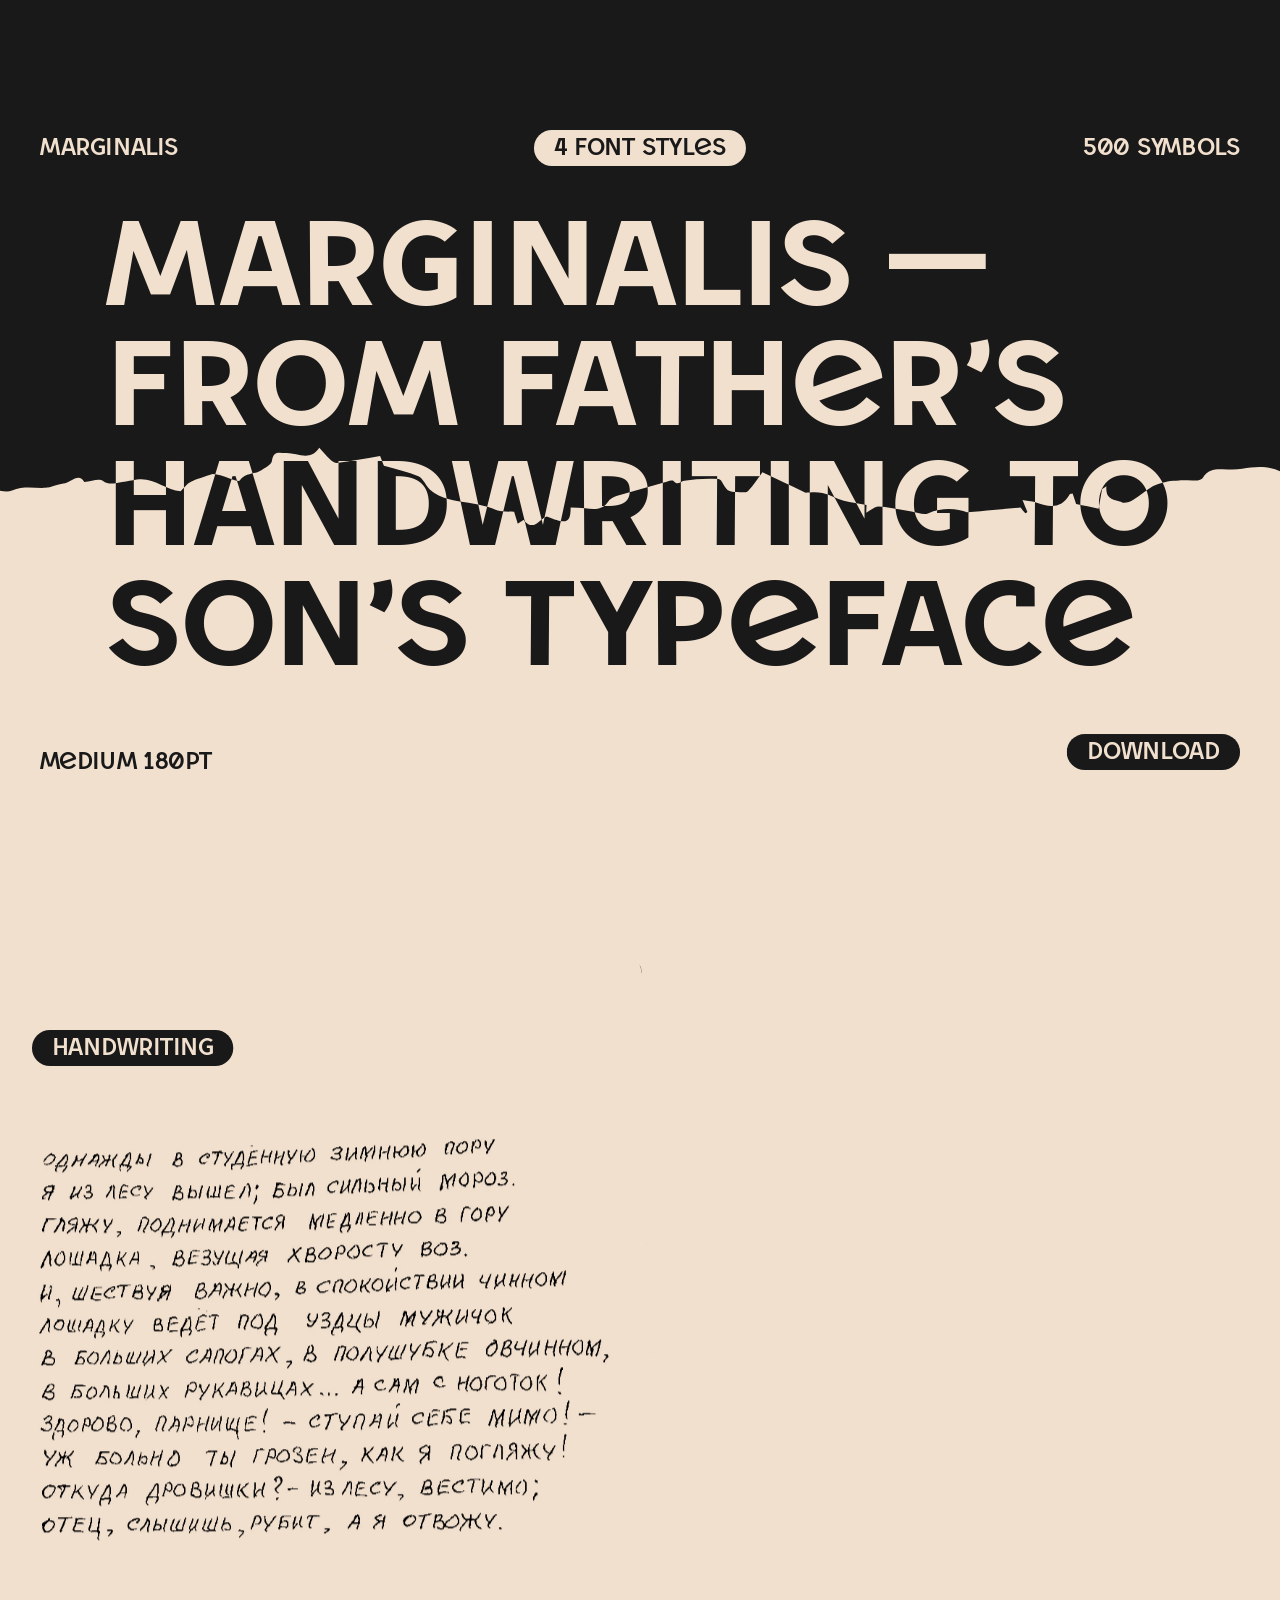
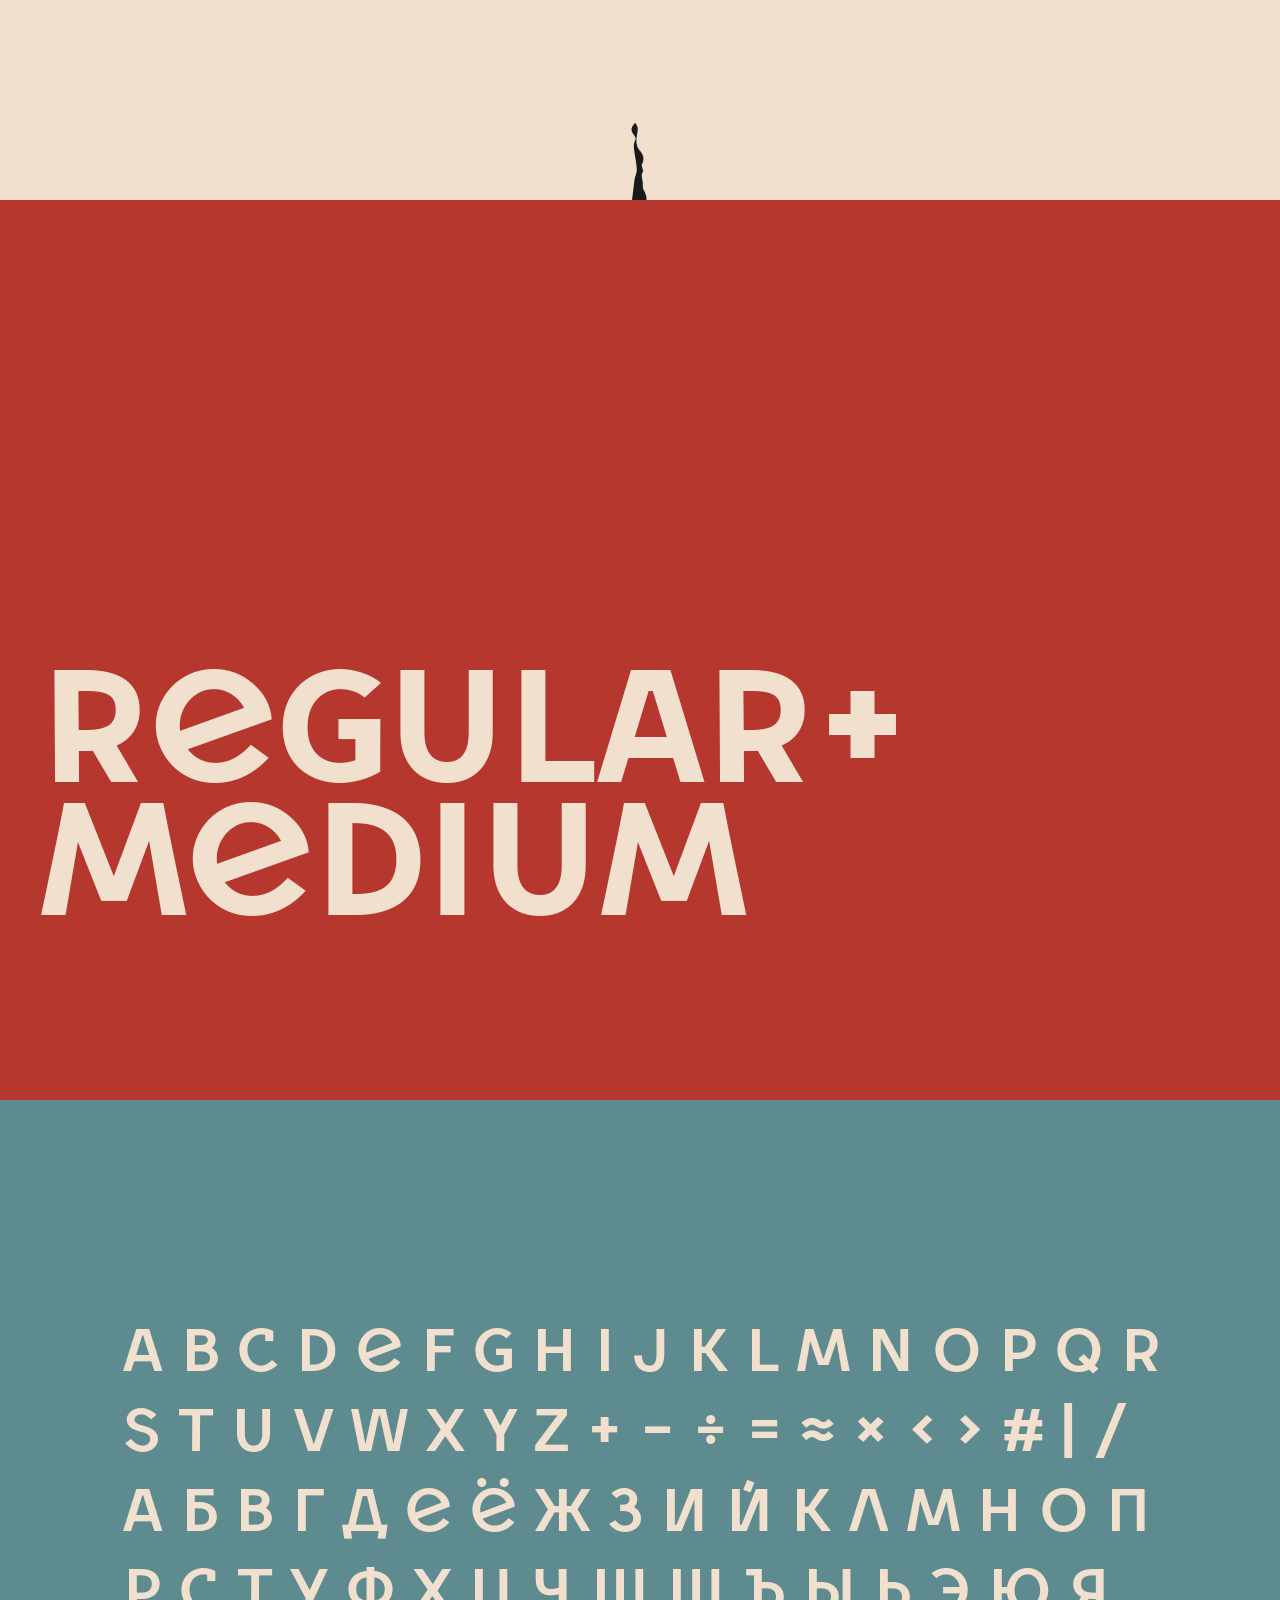
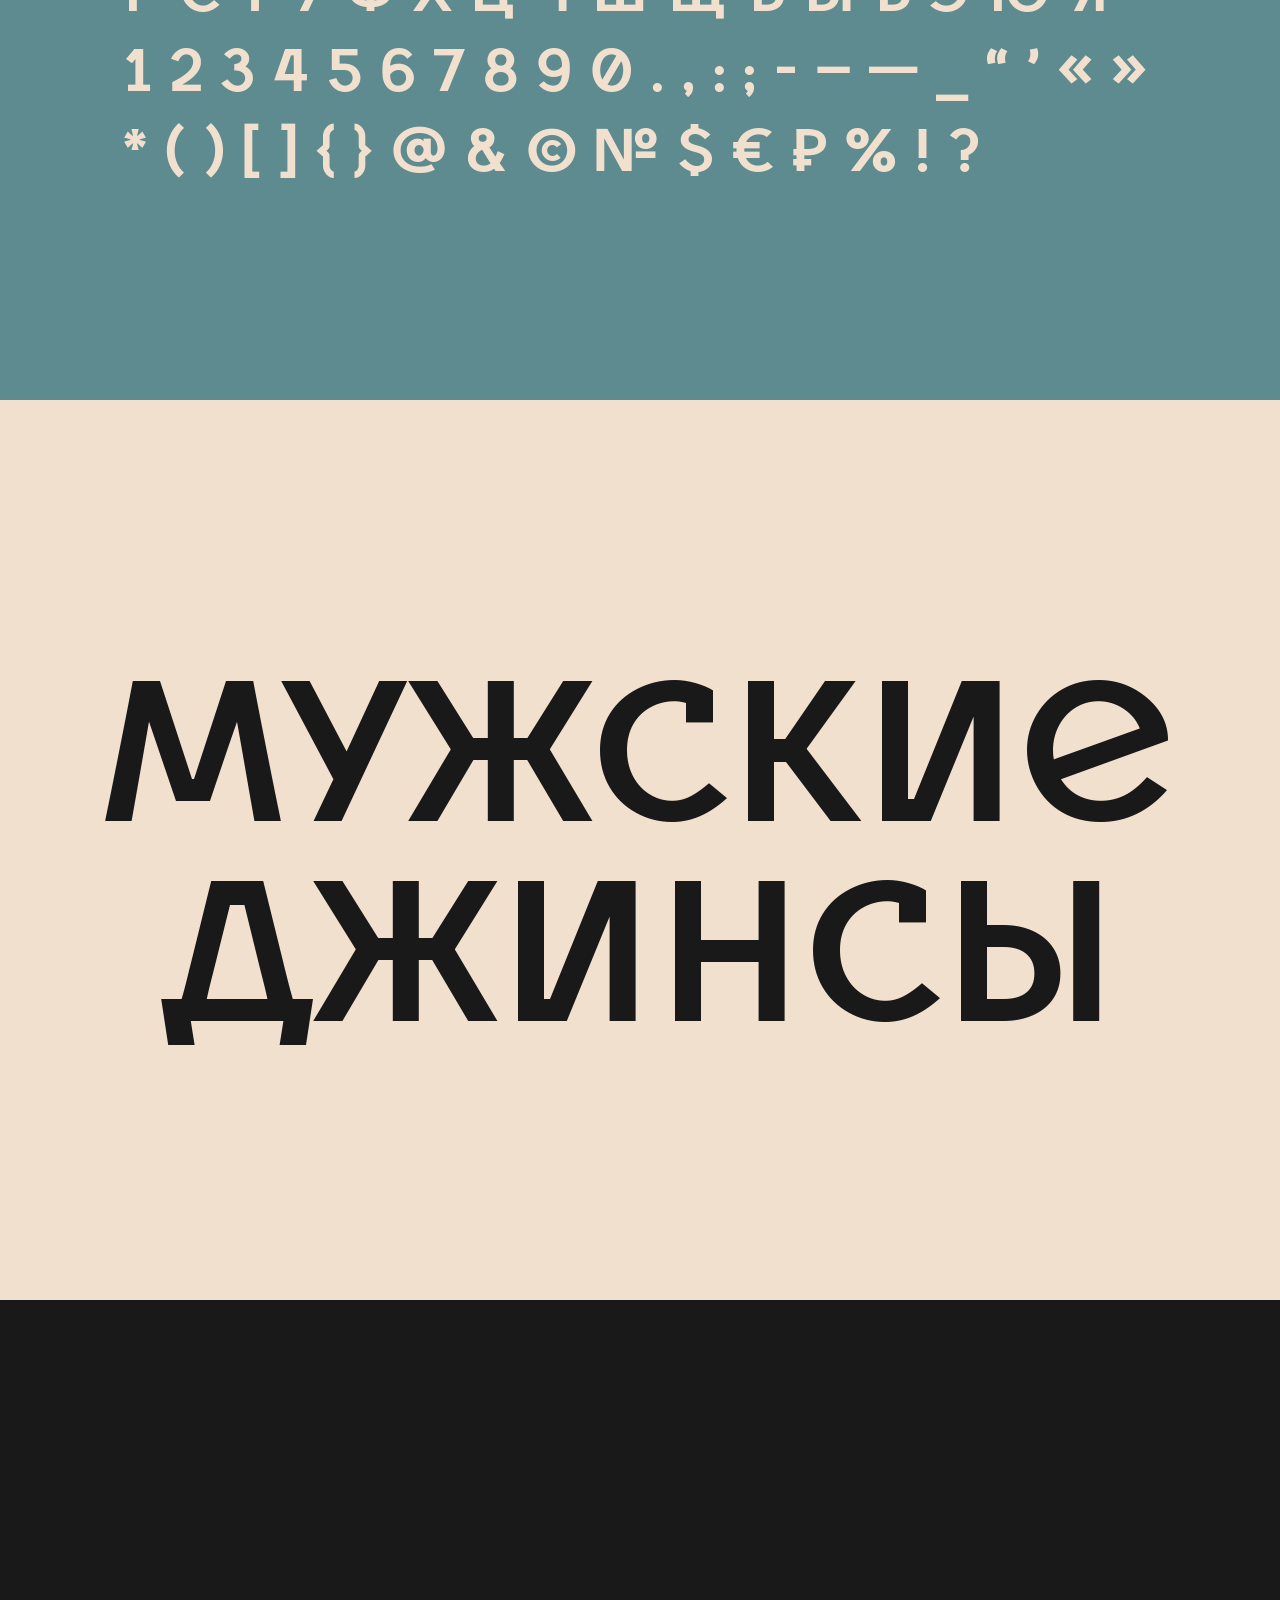
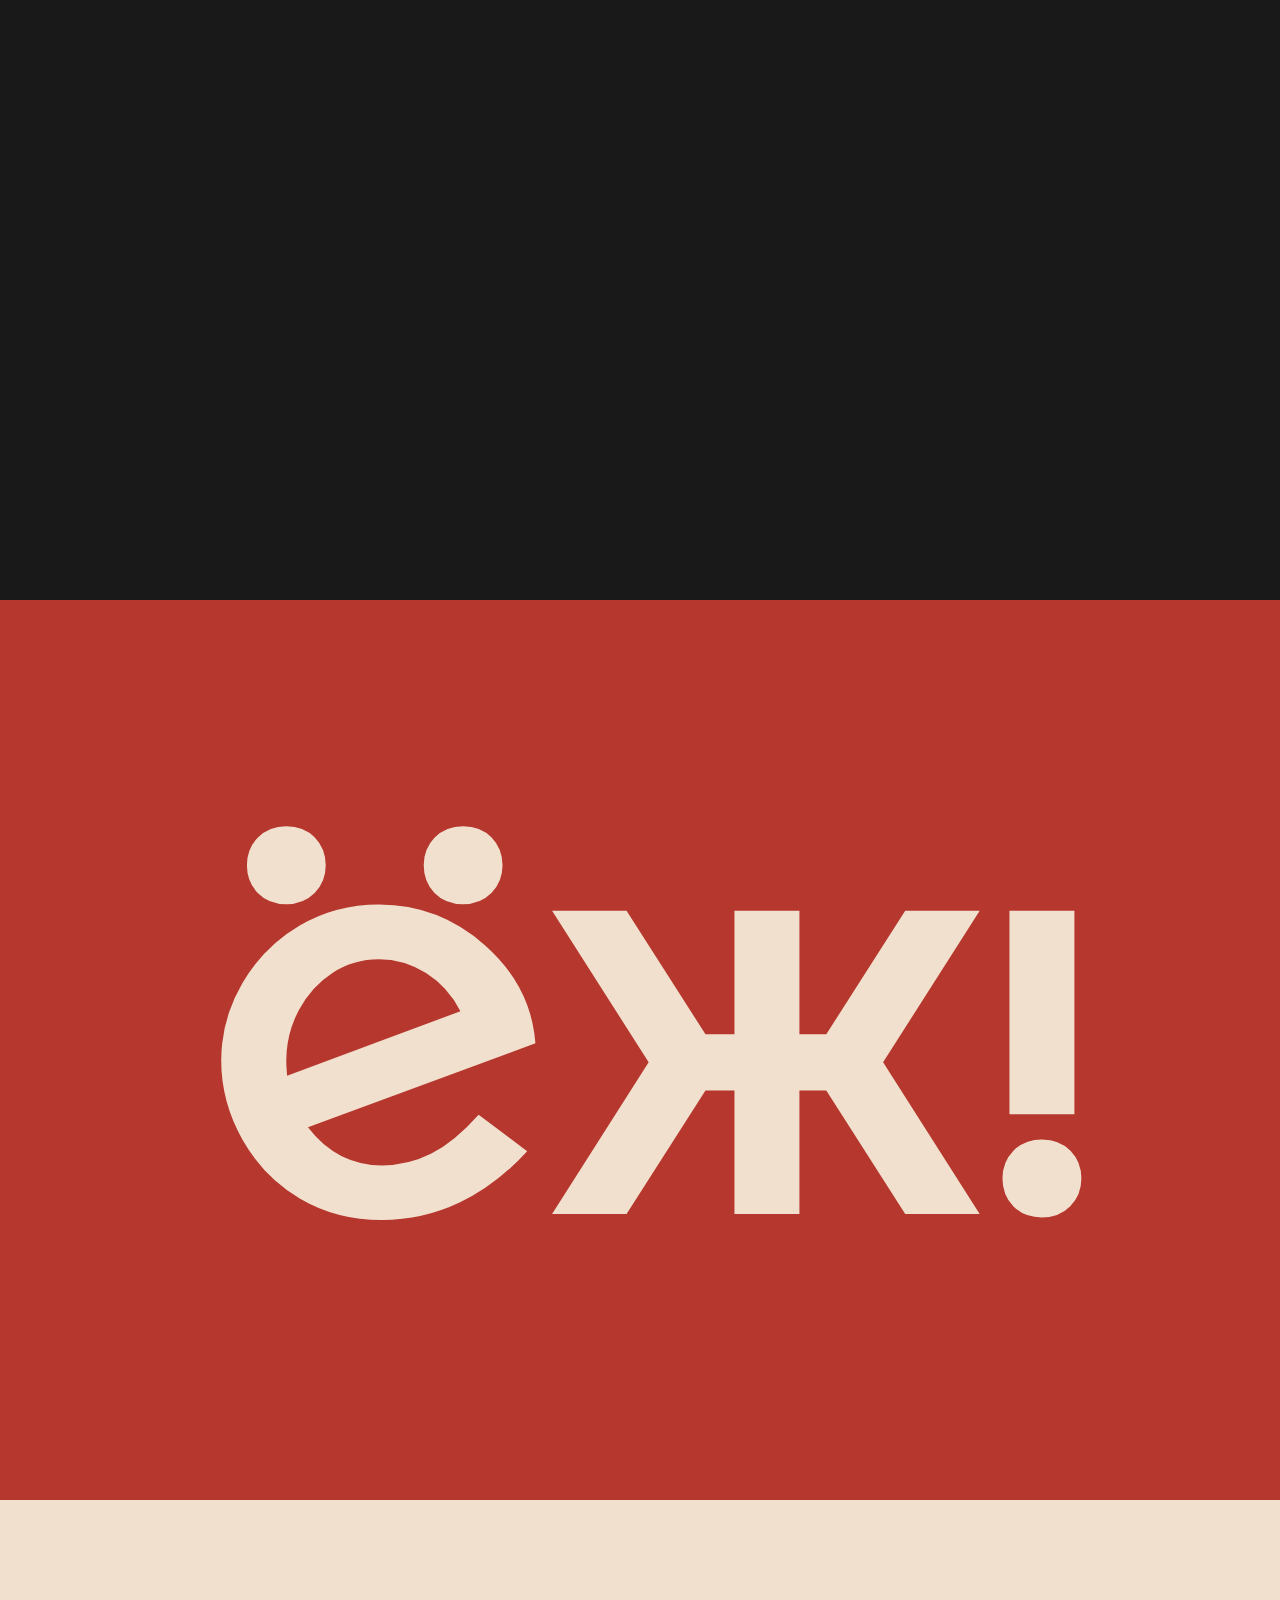
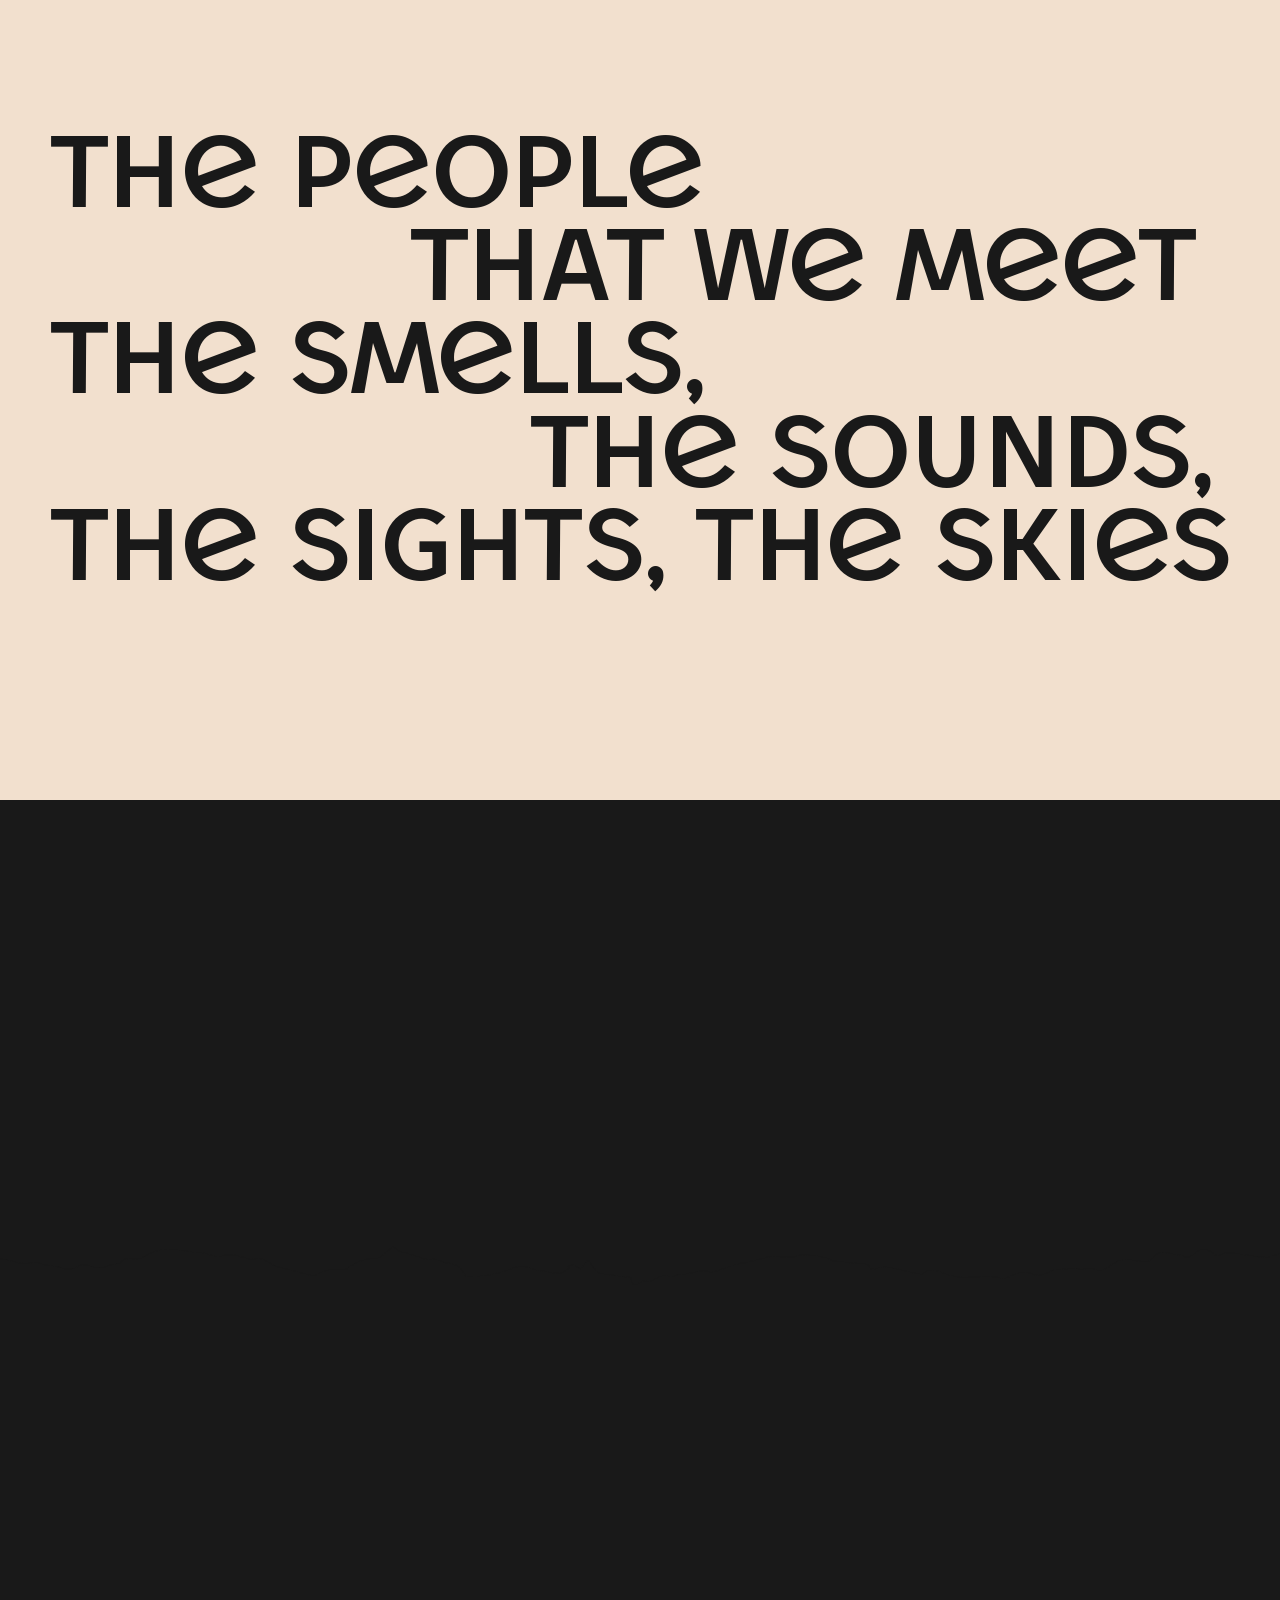
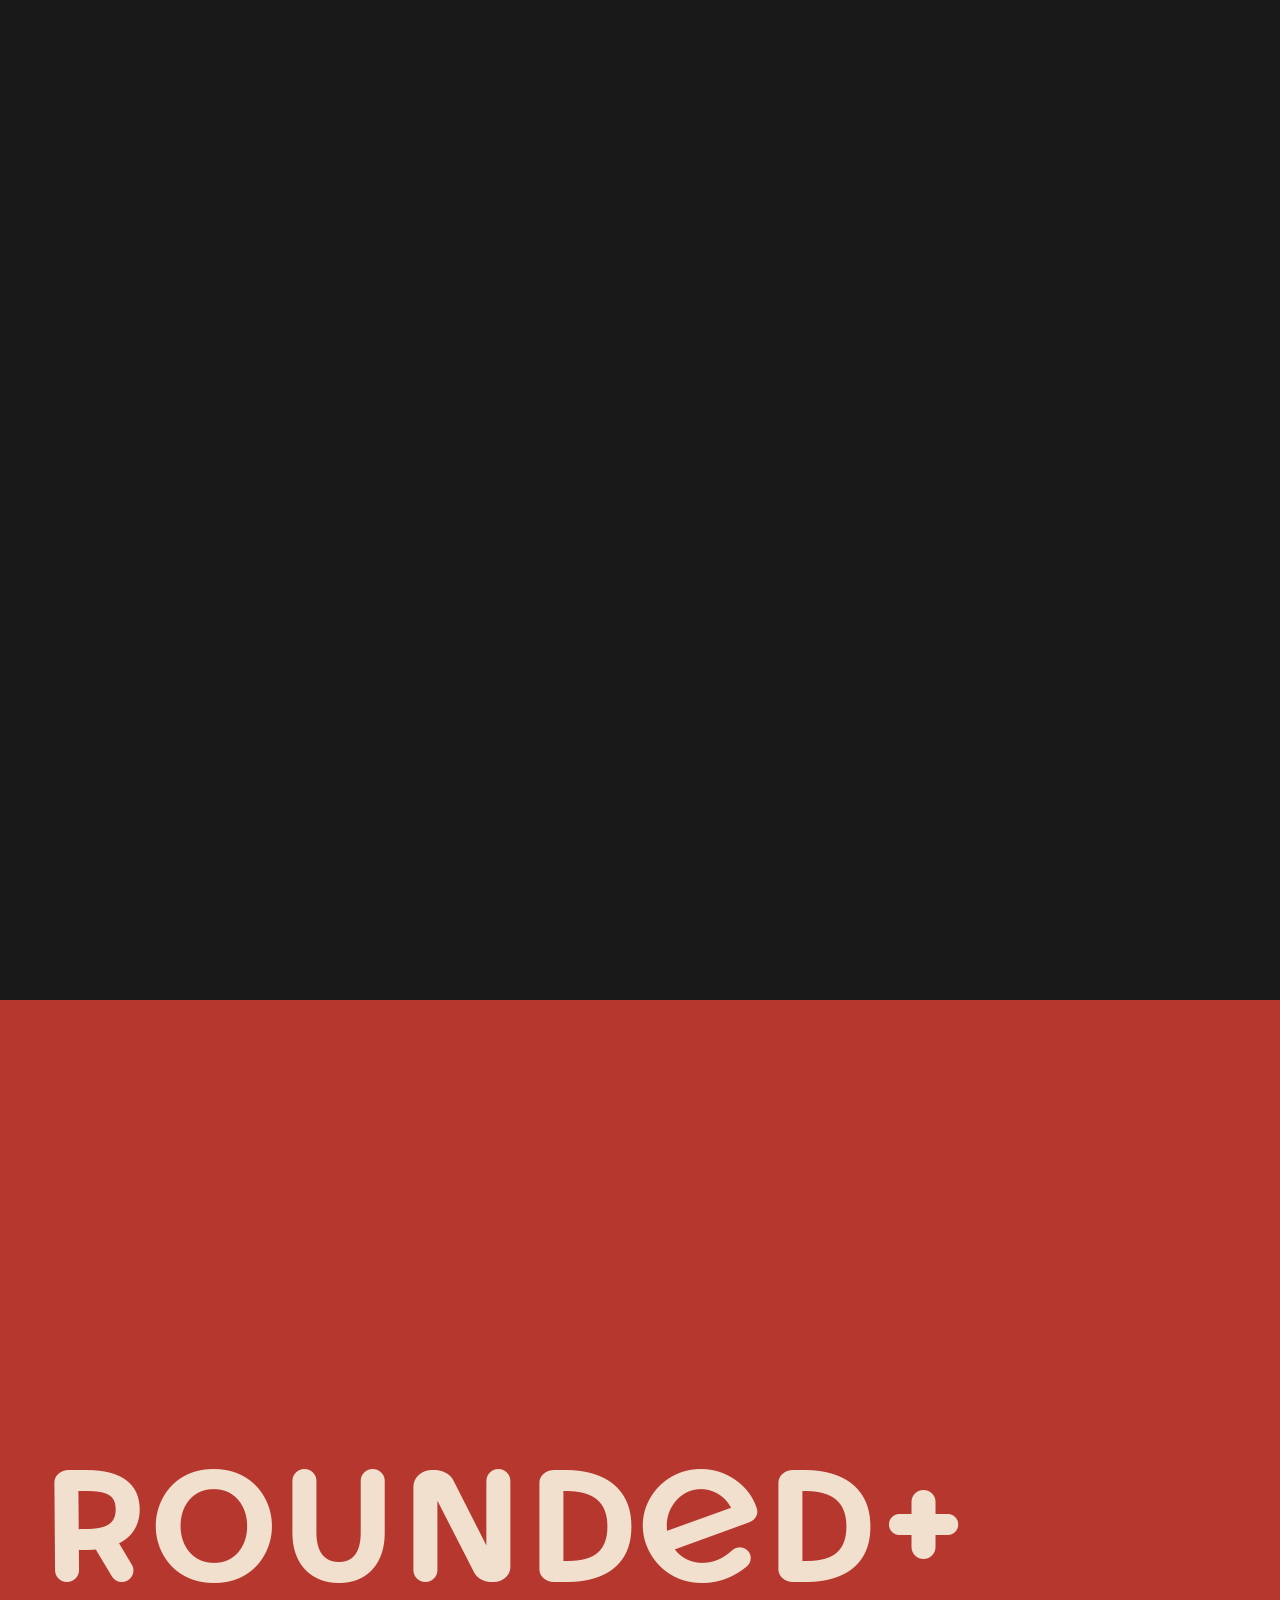
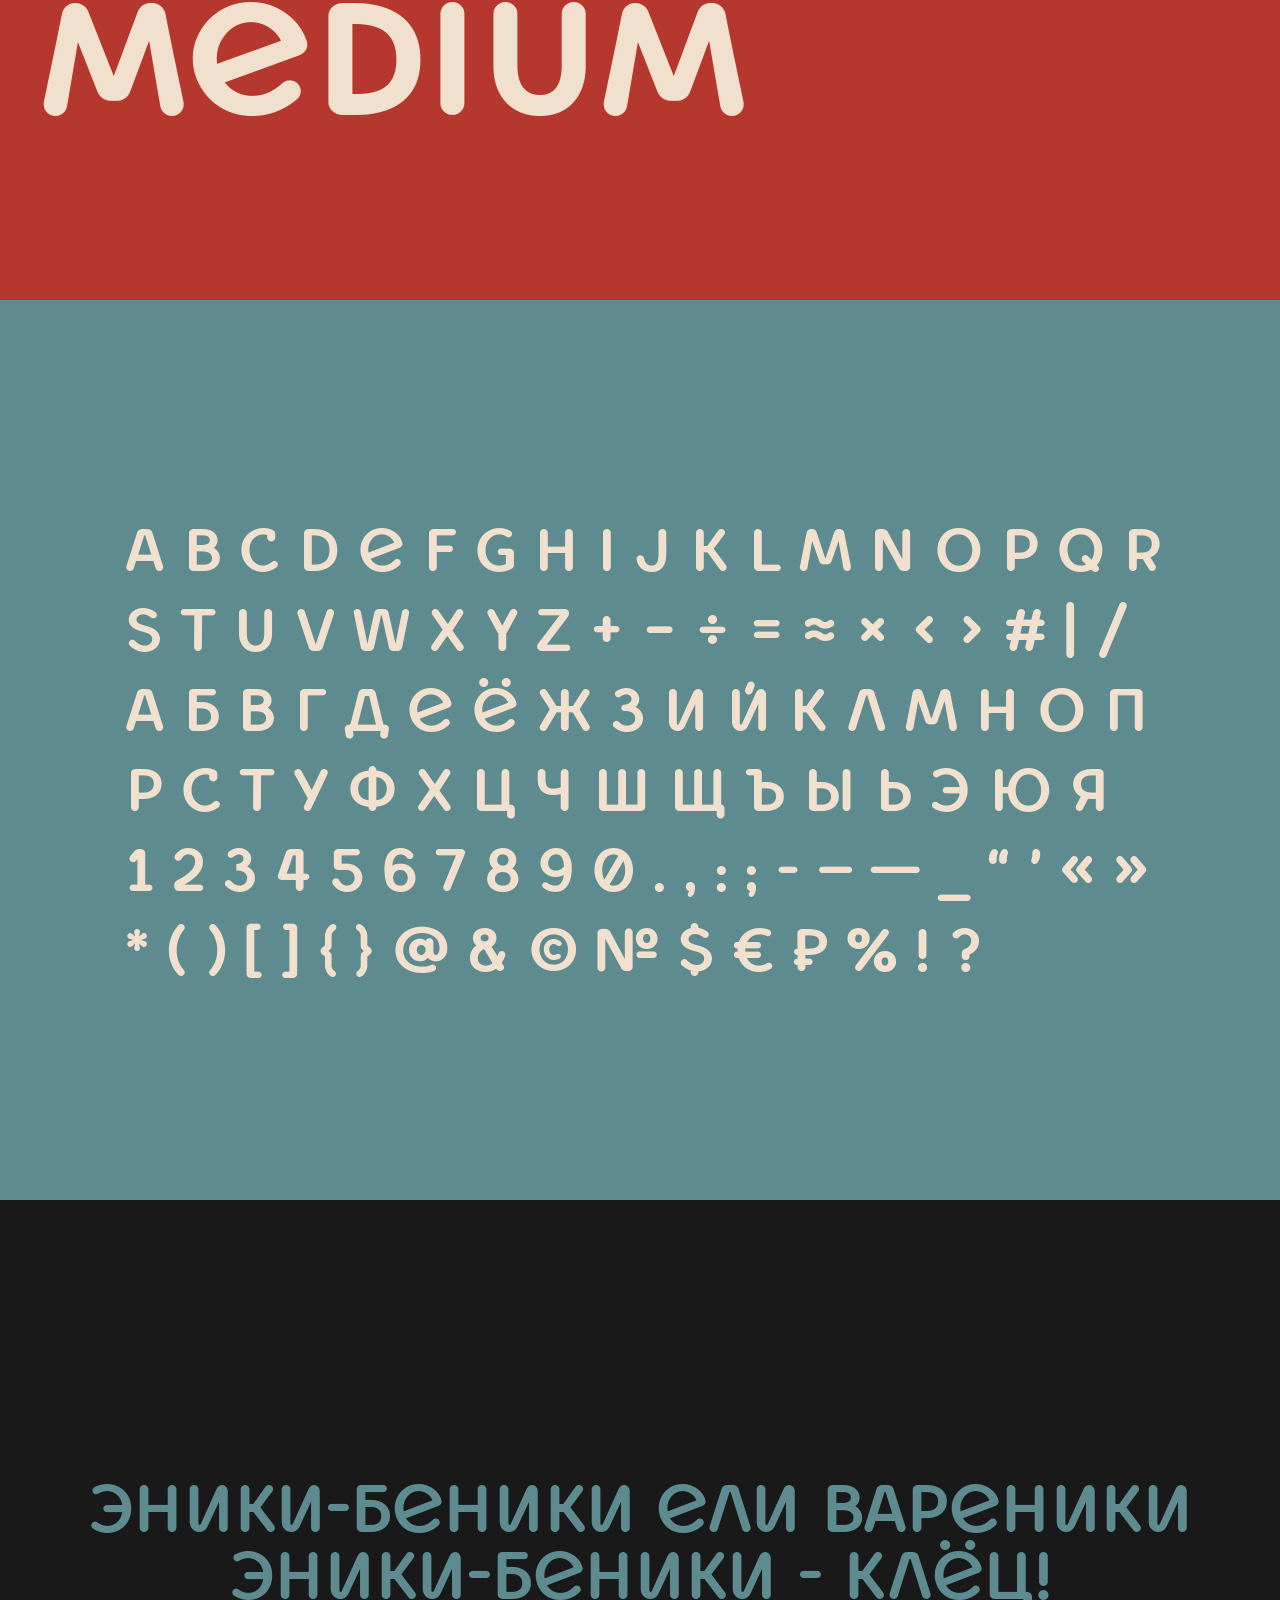
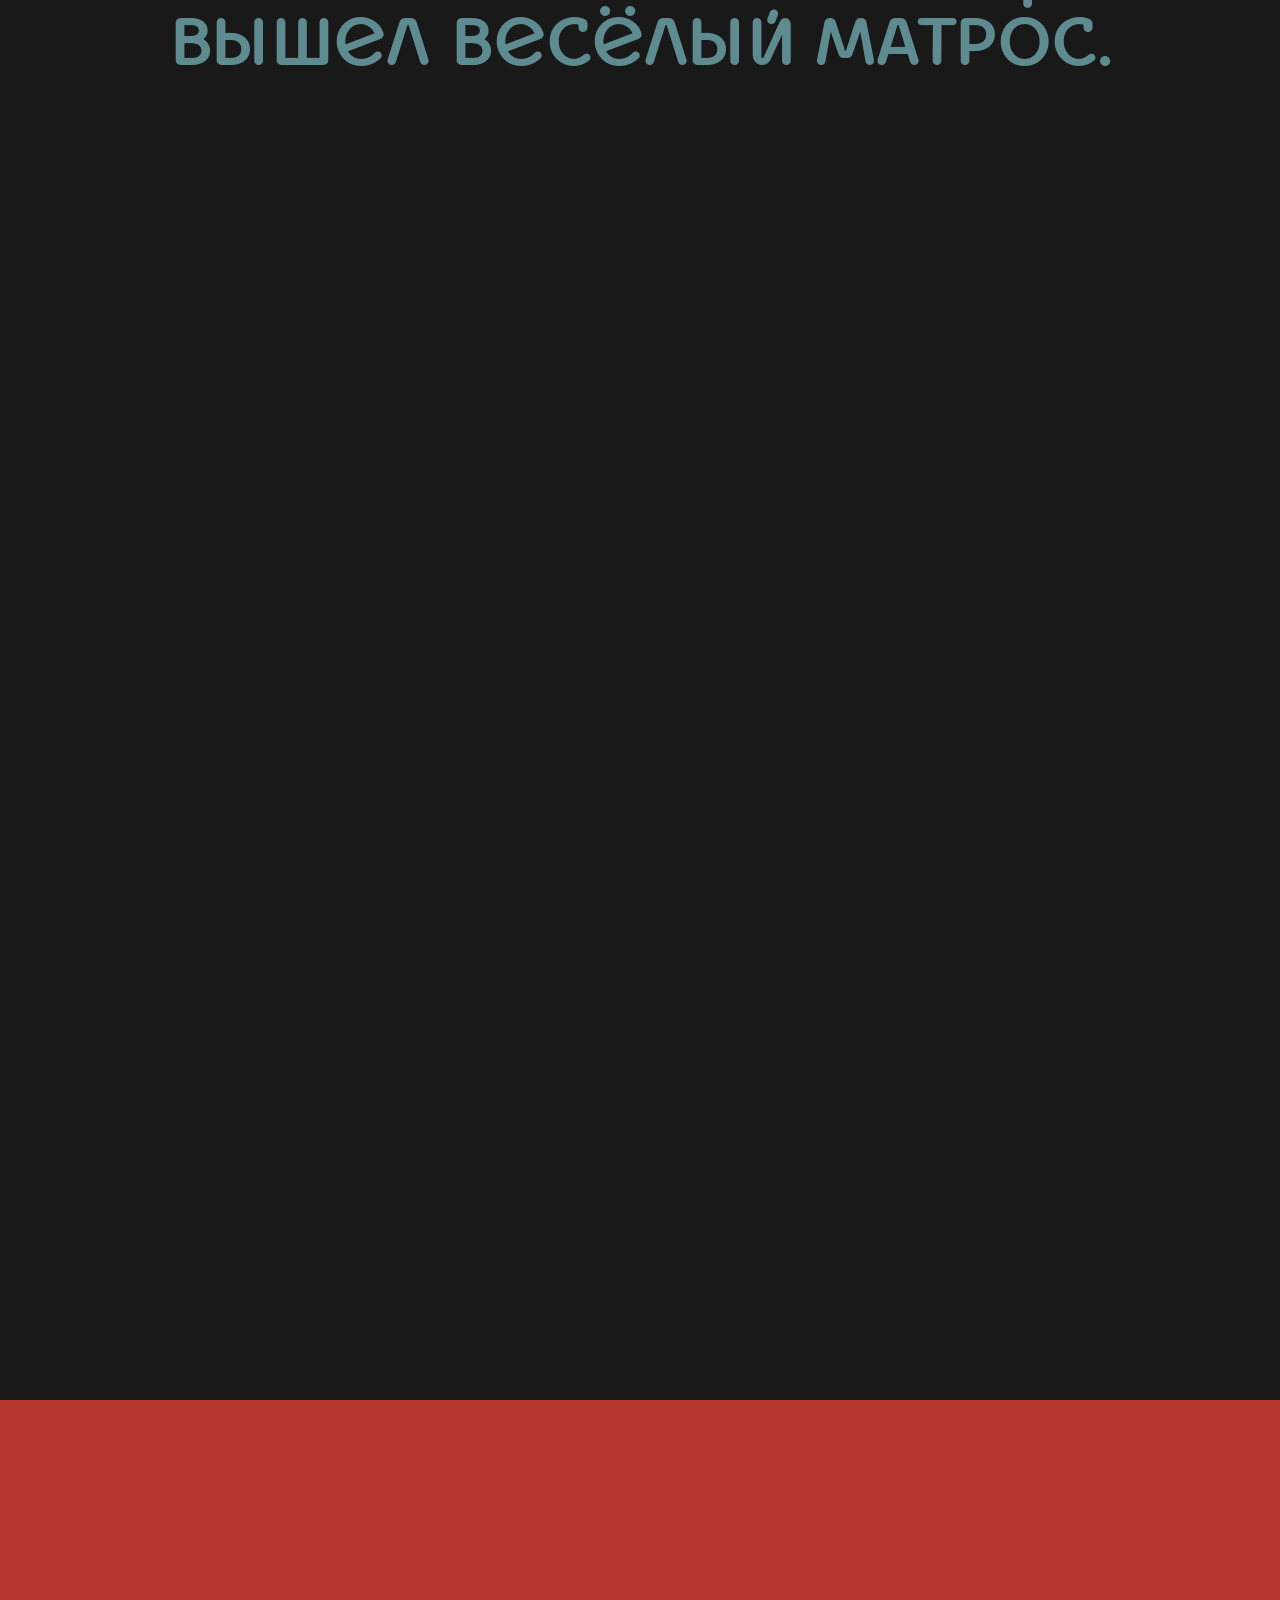
==== commit df0db257: "Video slide goes live before the credits; test page removed Co-Authored-By: Claude Opus 5.5 <noreply" ====
--- a/index.html
+++ b/index.html
@@ -433,6 +433,19 @@
   </div>
 </section>
 
+<!-- video -->
+<section class="slide" id="sv" aria-label="Видео о шрифте">
+  <div class="stage" style="background:var(--red)">
+    <button class="vcard a" type="button" aria-label="Смотреть видео со звуком" data-m="left:60px;top:640px;width:960px;height:540px" style="left:291px;top:187px;width:1338px;height:706px;--anim:drop;--fy:-200px;--fr:-4deg;--d:.1s">
+      <video class="vprev" src="assets/video/preview.mp4?v=20261016e" poster="assets/video/poster.jpg?v=20261016e" muted loop playsinline preload="auto" aria-hidden="true"></video>
+      <span class="vplay" aria-hidden="true"><span>смотреть со звуком</span></span>
+    </button>
+    <div class="rb clip a" data-m="left:40px;top:500px" style="left:206px;top:115px;width:160.929px;height:169.775px;--anim:fly;--fx:-400px;--fy:-200px;--d:.5s"><div style="transform:rotate(42.02deg)"><img src="assets/clip-dark.svg?v=20261016e" alt=""></div></div>
+    <div class="rb clip a" data-m="left:180px;top:1260px" style="left:60px;top:734px;width:185.628px;height:119.095px;--anim:fly;--fx:-300px;--fy:300px;--d:.6s"><div style="transform:rotate(111.95deg)"><img src="assets/clip61-teal.svg?v=20261016e" alt=""></div></div>
+    <div class="rb clip a" data-m="left:60px;top:1220px" style="left:128px;top:565px;width:120.405px;height:185.497px;--anim:fly;--fx:-400px;--fy:100px;--d:.65s"><div style="transform:rotate(-22.48deg)"><img src="assets/s5-clip62.svg?v=20261016e" alt=""></div></div>
+  </div>
+</section>
+
 <!-- 15 -->
 <section class="slide" id="s15" aria-label="Project made by">
   <div class="stage" style="background:var(--red)">
@@ -476,10 +489,15 @@
 </main>
 
 <a class="chip bg-cream dl-fixed" href="https://github.com/Bloorgard/marginalis" target="_blank" rel="noopener"><span class="c-dark">download</span></a>
+<div class="vbox" role="dialog" aria-modal="true" aria-label="Видео" hidden>
+  <video class="vfull" controls playsinline preload="none"></video>
+  <button class="vclose" type="button" aria-label="Закрыть"><svg viewBox="0 0 24 24" width="26" height="26" aria-hidden="true"><path d="M6 6l12 12M18 6 6 18" stroke="currentColor" stroke-width="2.4" stroke-linecap="round"/></svg></button>
+</div>
 <button class="to-top" type="button" aria-label="Наверх">
   <svg viewBox="0 0 24 24" width="24" height="24" aria-hidden="true"><path d="M12 19V5M5.5 11.5 12 5l6.5 6.5" fill="none" stroke="currentColor" stroke-width="2.2" stroke-linecap="round" stroke-linejoin="round"/></svg>
 </button>
 
 <script src="script.js?v=20261016e"></script>
+<script src="video.js?v=20261016e"></script>
 </body>
 </html>
